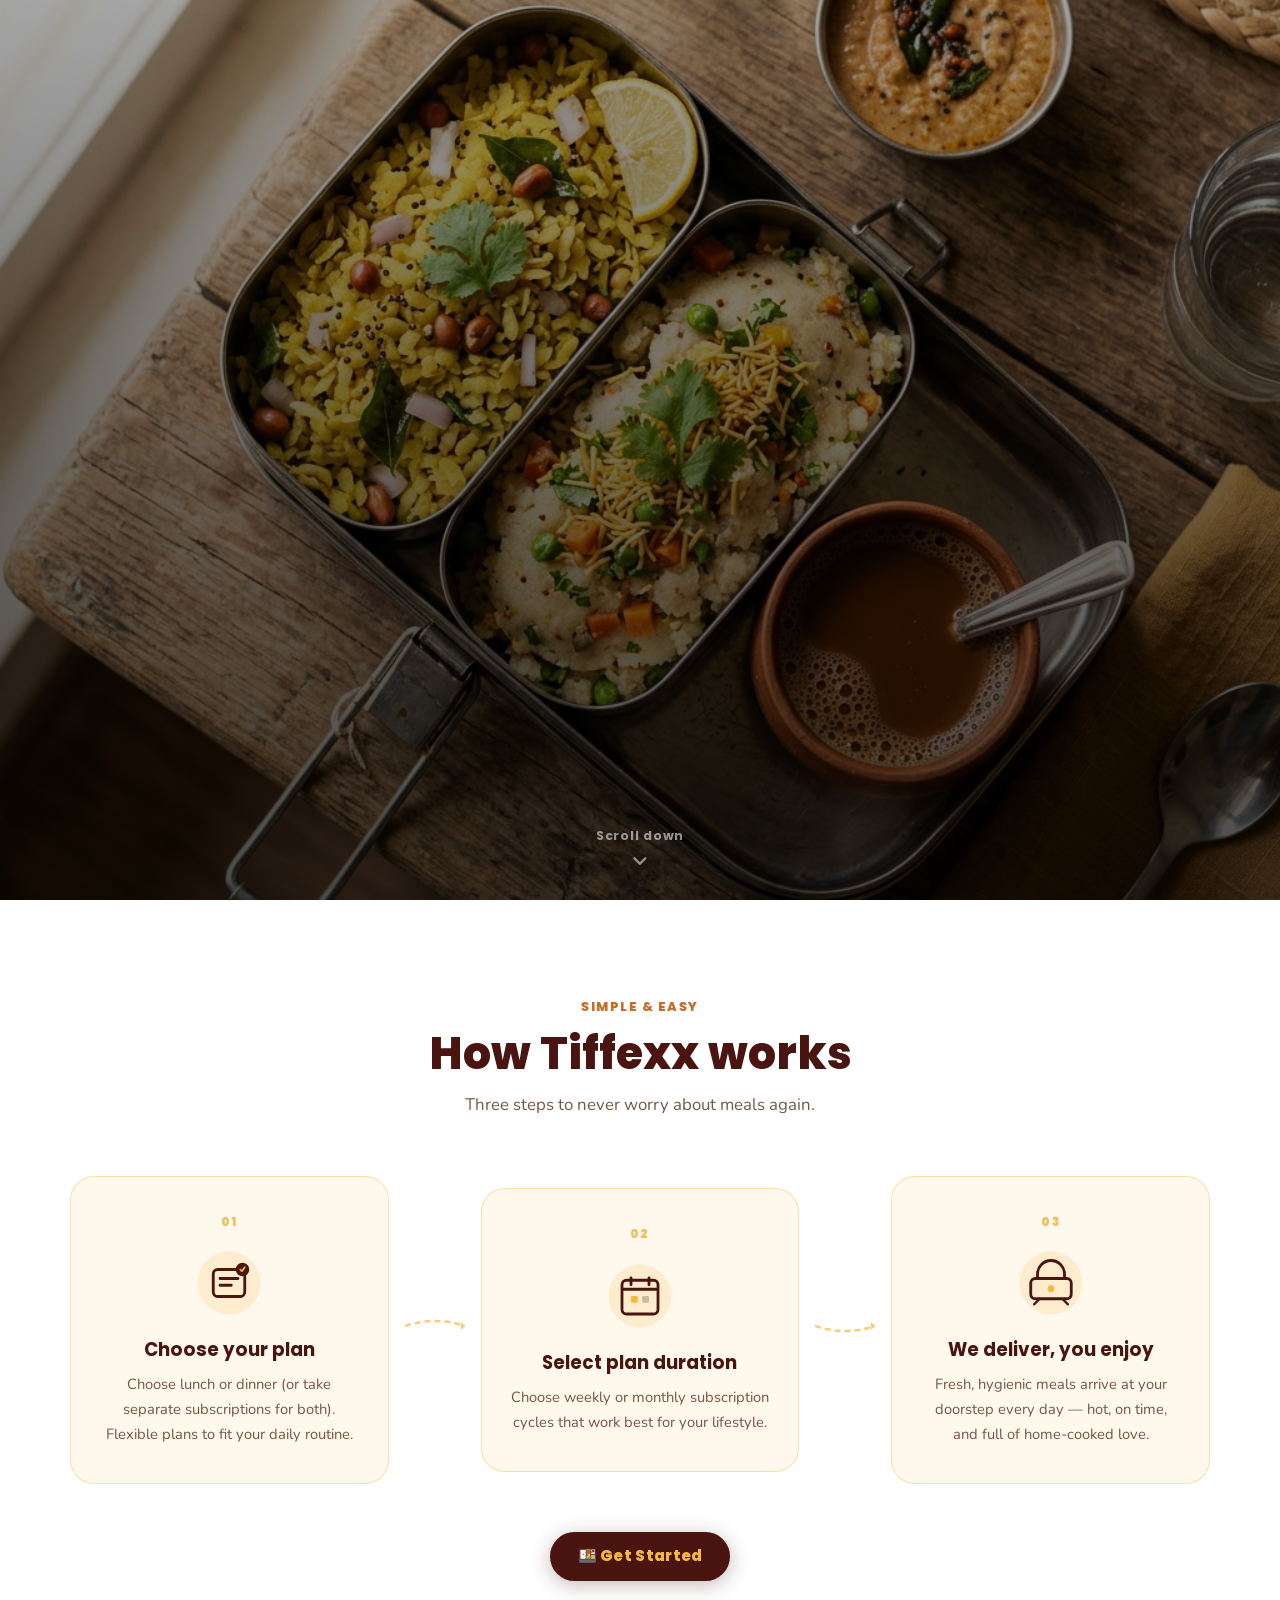
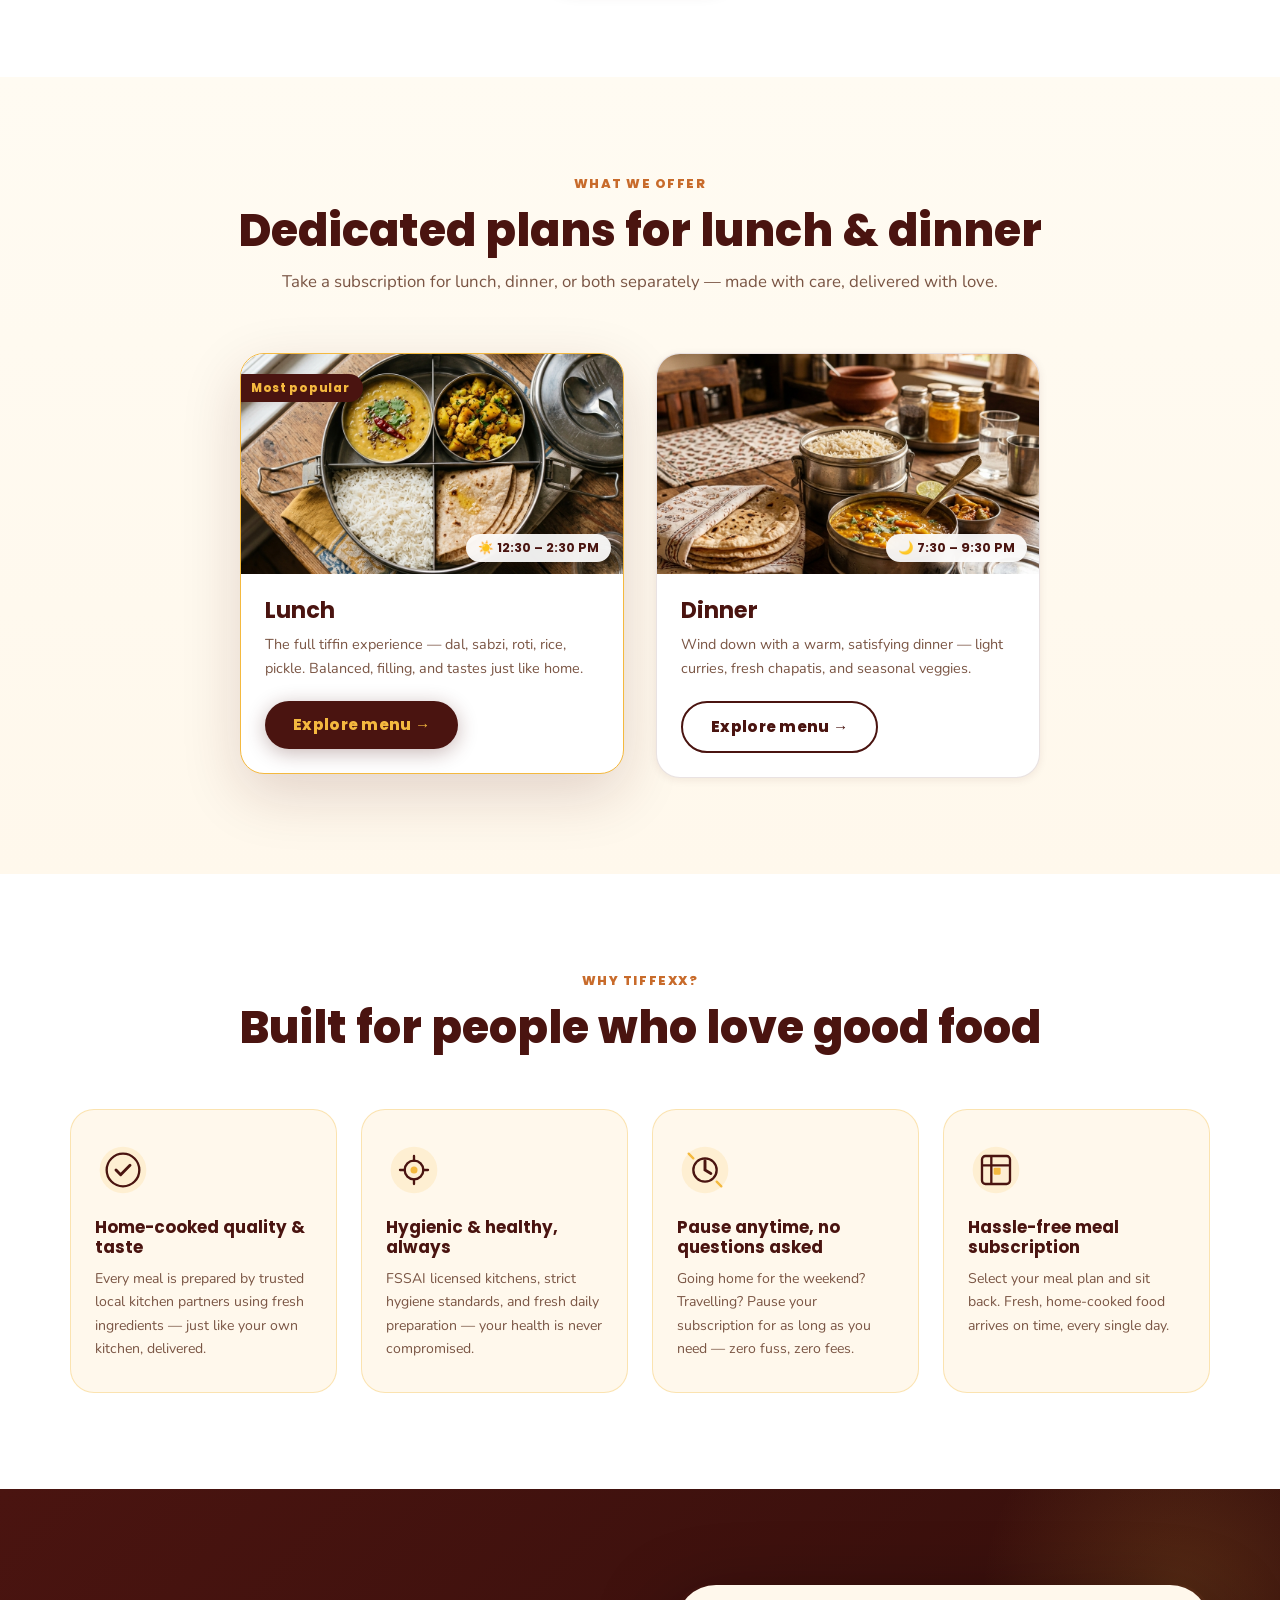
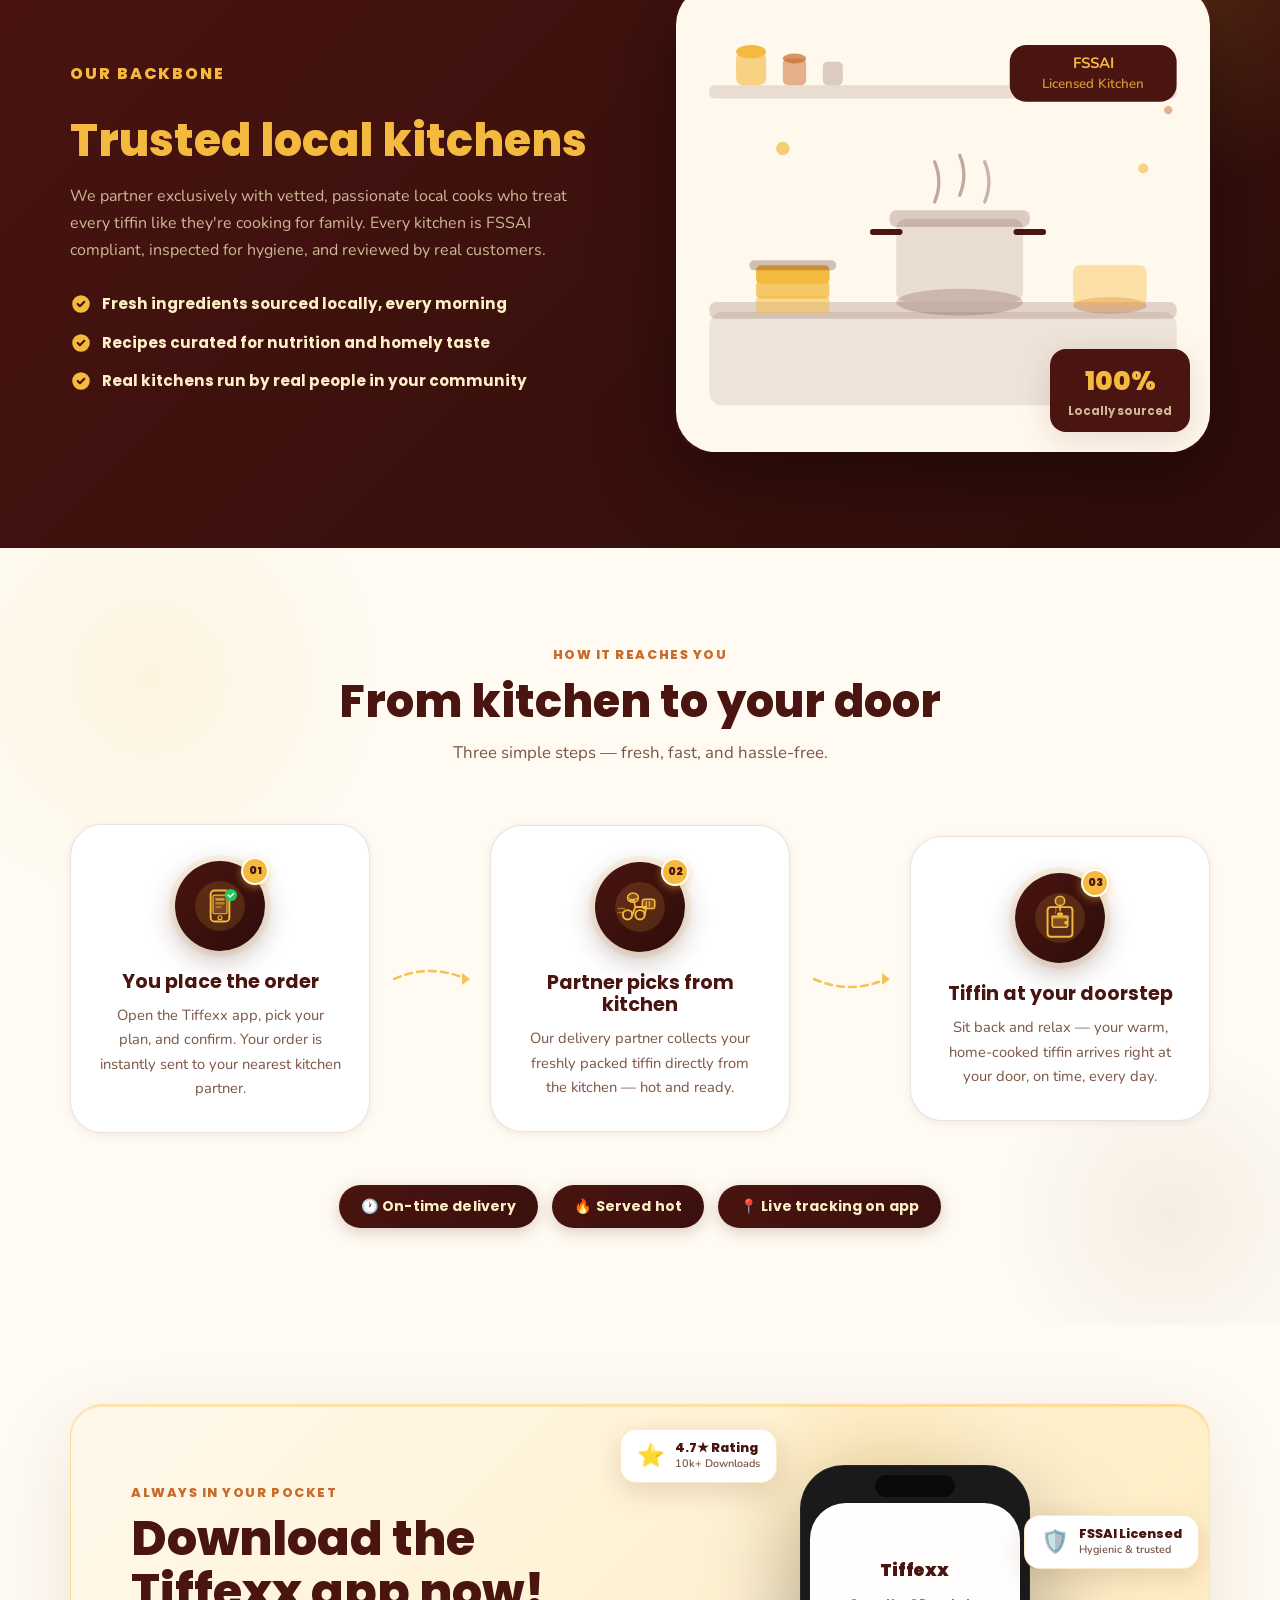
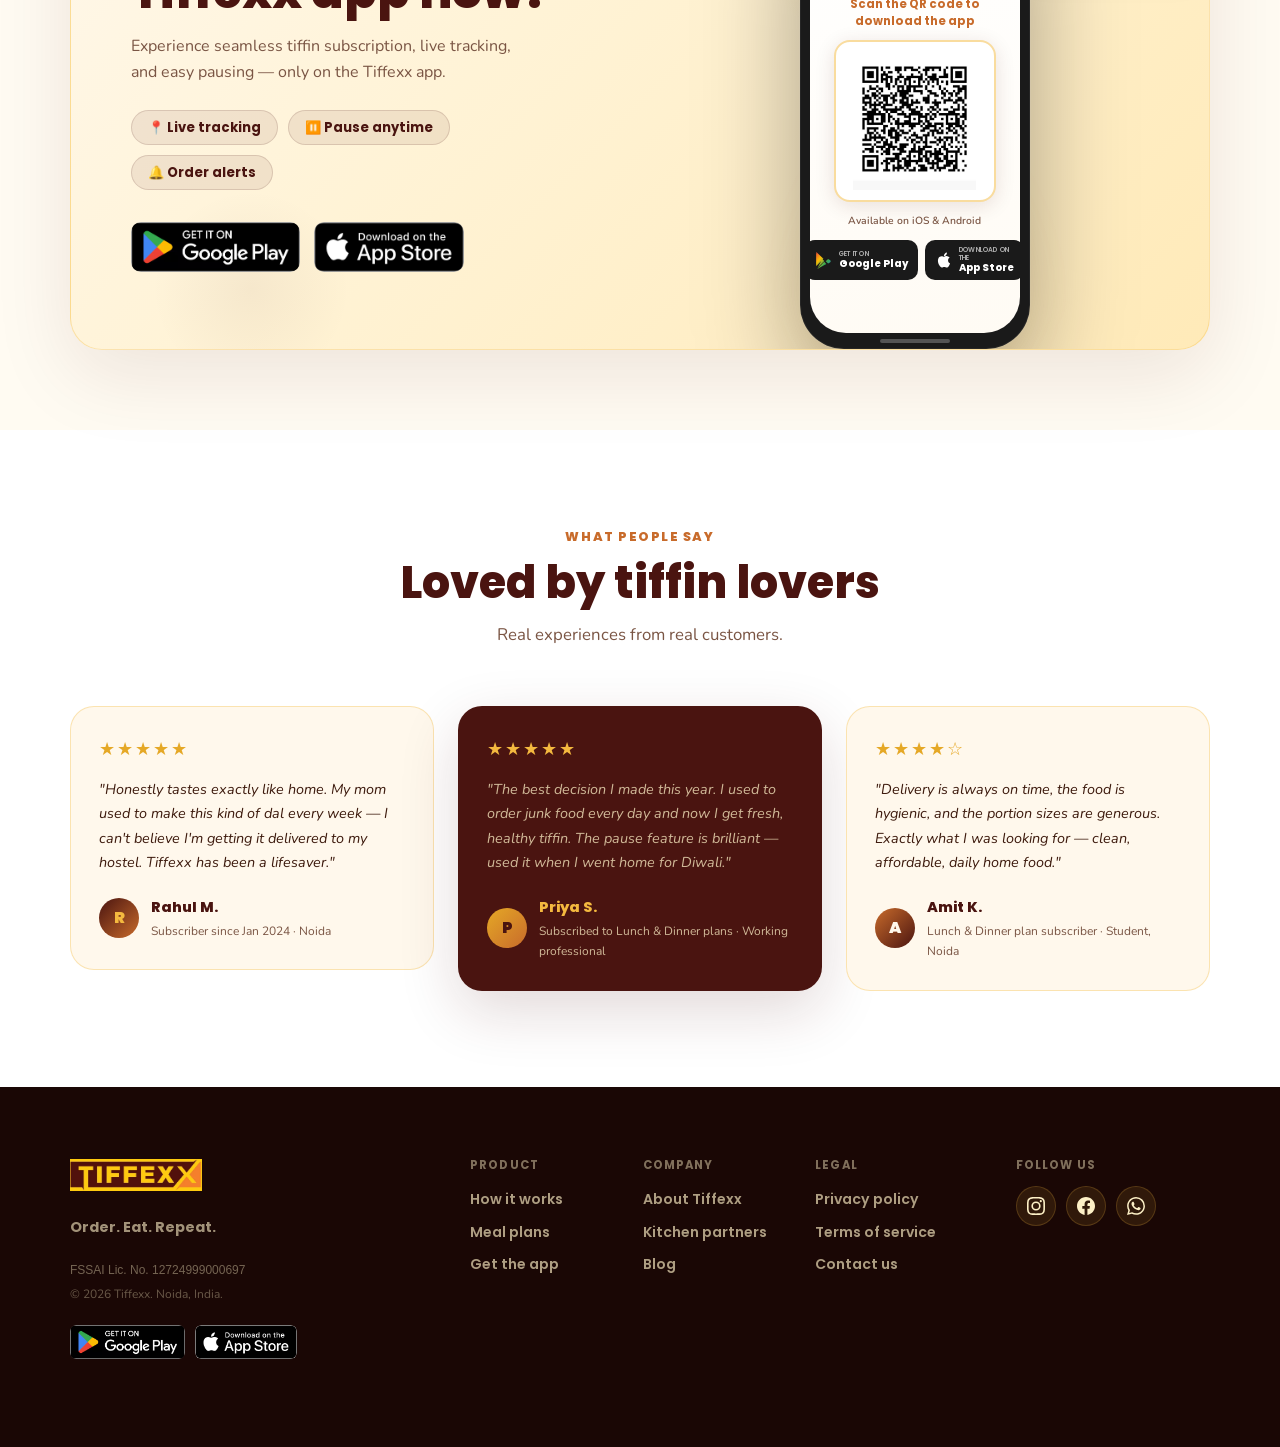
==== index.html @ f637ac7c "change hero section video, remove ready to order first tiffin, update download the app section" ====
<!DOCTYPE html>
<html lang="en">

<head>
    <meta charset="UTF-8" />
    <meta name="viewport" content="width=device-width, initial-scale=1.0" />
    <meta name="description"
        content="Tiffexx — Fresh tiffins, delivered daily. Subscribe to homemade meals from trusted local partners — lunch &amp; dinner, right at your door. Noida, India." />
    <meta name="keywords"
        content="tiffin delivery, meal subscription, home cooked food, breakfast lunch dinner, Noida, tiffin service" />
    <meta property="og:title" content="Tiffexx — Fresh tiffins, delivered daily" />
    <meta property="og:description"
        content="Subscribe to homemade meals from trusted local partners — lunch &amp; dinner, right at your door." />
    <meta property="og:type" content="website" />
    <title>Tiffexx — Fresh Tiffins, Delivered Daily</title>
    <link rel="icon" type="image/x-icon" href="./assets/icon-32x32.png">
    <link rel="preconnect" href="https://fonts.googleapis.com" />
    <link rel="preconnect" href="https://fonts.gstatic.com" crossorigin />
    <link
        href="https://fonts.googleapis.com/css2?family=Poppins:wght@700;800;900&family=Nunito:wght@400;600;700&display=swap"
        rel="stylesheet" />
    <link rel="stylesheet" href="styles.css" />
</head>

<body class="no-nav">

    <!-- ╔══════════════════ HERO — VIDEO BACKGROUND ══════════════════╗ -->
    <section class="hero" id="hero" aria-label="Hero section">

        <!-- ▶ BACKGROUND VIDEO — replace src with your video path -->
        <video class="hero-video" autoplay muted loop playsinline poster="./assets/breakfast_tiffin.png"
            aria-hidden="true">
            <!-- PLACEHOLDER: swap the src below with your actual video file path -->
            <source src="./assets/Create_a_second_premium_a.mp4" type="video/mp4" />
        </video>

        <!-- Dark gradient overlay -->
        <div class="hero-overlay" aria-hidden="true"></div>

        <!-- Centered content -->
        <div class="hero-center">
            <!-- Brand name -->
            <!-- <img src="./assets/tiffexx-logo.png" alt="tiffexx-logo"> -->

            <!-- Main headline -->
            <!-- <h1 class="hero-headline">Fresh tiffins,<br />delivered daily</h1> -->

            <!-- Subline -->
            <!-- <p class="hero-subline">
                Subscribe to homemade meals from trusted local partners —<br />
                lunch &amp; dinner, right at your door.
            </p> -->

            <!-- CTA buttons — Google Play & App Store image badges -->
            <!-- <div class="hero-cta-row"> -->
                <!-- Google Play badge link -->
                <!-- <a href="https://play.google.com/store/search?q=tiffexx&c=apps&hl=en_IN" target="_blank"
                    rel="noopener noreferrer" class="hero-store-btn" id="hero-playstore"
                    aria-label="Get it on Google Play">
                    <img src="./assets/playStore-img.avif" alt="Get it on Google Play" class="hero-store-badge-img" />
                </a> -->

                <!-- App Store badge link -->
                <!-- <a href="https://apps.apple.com/in/app/tiffexx/id6769454054" target="_blank" rel="noopener noreferrer"
                    class="hero-store-btn" id="hero-appstore" aria-label="Download on the App Store">
                    <img src="./assets/appStore-img.avif" alt="Download on the App Store"
                        class="hero-store-badge-img" />
                </a>
            </div> -->

            <!-- Trust badges -->
            <!-- <div class="hero-trust" aria-label="Trust indicators">
                <span>✦ FSSAI Licensed</span>
                <span class="hero-trust-dot" aria-hidden="true">·</span>
                <span>✦ Founded 2023</span>
                <span class="hero-trust-dot" aria-hidden="true">·</span>
                <span>✦ Home-cooked, always.</span>
            </div> -->
        </div>

        <!-- Scroll down indicator -->
        <div class="hero-scroll-down" aria-hidden="true">
            <span>Scroll down</span>
            <svg viewBox="0 0 24 24" fill="none" stroke="currentColor" stroke-width="2.5" stroke-linecap="round"
                stroke-linejoin="round">
                <polyline points="6 9 12 15 18 9" />
            </svg>
        </div>
    </section>

    <!-- ╔══════════════════ HOW IT WORKS ══════════════════╗ -->
    <section class="how-it-works section-pad" id="how-it-works" aria-labelledby="hiw-heading">
        <div class="container">
            <div class="section-header reveal">
                <p class="section-eyebrow">Simple &amp; Easy</p>
                <h2 id="hiw-heading">How Tiffexx works</h2>
                <p class="section-subtext">Three steps to never worry about meals again.</p>
            </div>

            <div class="steps-grid">
                <div class="step-card reveal" style="--delay:0s">
                    <div class="step-num" aria-hidden="true">01</div>
                    <div class="step-icon-wrap" aria-hidden="true">
                        <svg viewBox="0 0 64 64" fill="none" xmlns="http://www.w3.org/2000/svg">
                            <circle cx="32" cy="32" r="28" fill="#F4B93F" fill-opacity="0.18" />
                            <rect x="18" y="20" width="28" height="24" rx="4" stroke="#4A1410" stroke-width="2.5" />
                            <path d="M24 28h16M24 34h10" stroke="#4A1410" stroke-width="2.5" stroke-linecap="round" />
                            <circle cx="44" cy="20" r="6" fill="#4A1410" />
                            <path d="M42 20l1.5 1.5L46 18" stroke="#F4B93F" stroke-width="1.5" stroke-linecap="round"
                                stroke-linejoin="round" />
                        </svg>
                    </div>
                    <h3>Choose your plan</h3>
                    <p>Choose lunch or dinner (or take separate subscriptions for both). Flexible plans to fit your
                        daily routine.</p>
                </div>

                <div class="step-connector" aria-hidden="true">
                    <svg viewBox="0 0 60 24" fill="none">
                        <path d="M0 12 Q30 2 60 12" stroke="#F4B93F" stroke-width="2.5" stroke-dasharray="6 4"
                            fill="none" />
                        <polygon points="56,8 60,12 56,16" fill="#F4B93F" />
                    </svg>
                </div>

                <div class="step-card reveal" style="--delay:0.15s">
                    <div class="step-num" aria-hidden="true">02</div>
                    <div class="step-icon-wrap" aria-hidden="true">
                        <svg viewBox="0 0 64 64" fill="none" xmlns="http://www.w3.org/2000/svg">
                            <circle cx="32" cy="32" r="28" fill="#F4B93F" fill-opacity="0.18" />
                            <rect x="16" y="18" width="32" height="30" rx="4" stroke="#4A1410" stroke-width="2.5" />
                            <path d="M16 26h32" stroke="#4A1410" stroke-width="2.5" />
                            <rect x="24" y="32" width="6" height="6" rx="1" fill="#F4B93F" />
                            <rect x="34" y="32" width="6" height="6" rx="1" fill="#4A1410" fill-opacity="0.25" />
                            <path d="M24 22v-6M40 22v-6" stroke="#4A1410" stroke-width="2.5" stroke-linecap="round" />
                        </svg>
                    </div>
                    <h3>Select plan duration</h3>
                    <p>Choose weekly or monthly subscription cycles that work best for your lifestyle.
                    </p>
                </div>

                <div class="step-connector" aria-hidden="true">
                    <svg viewBox="0 0 60 24" fill="none">
                        <path d="M0 12 Q30 22 60 12" stroke="#F4B93F" stroke-width="2.5" stroke-dasharray="6 4"
                            fill="none" />
                        <polygon points="56,8 60,12 56,16" fill="#F4B93F" />
                    </svg>
                </div>

                <div class="step-card reveal" style="--delay:0.3s">
                    <div class="step-num" aria-hidden="true">03</div>
                    <div class="step-icon-wrap" aria-hidden="true">
                        <svg viewBox="0 0 64 64" fill="none" xmlns="http://www.w3.org/2000/svg">
                            <circle cx="32" cy="32" r="28" fill="#F4B93F" fill-opacity="0.18" />
                            <rect x="14" y="28" width="36" height="18" rx="4" stroke="#4A1410" stroke-width="2.5" />
                            <path d="M20 28V24a12 12 0 0124 0v4" stroke="#4A1410" stroke-width="2.5" />
                            <circle cx="32" cy="37" r="3" fill="#F4B93F" />
                            <path d="M22 46l-5 5M42 46l5 5" stroke="#4A1410" stroke-width="2" stroke-linecap="round" />
                        </svg>
                    </div>
                    <h3>We deliver, you enjoy</h3>
                    <p>Fresh, hygienic meals arrive at your doorstep every day — hot, on time, and full of home-cooked
                        love.</p>
                </div>
            </div>

            <div class="hiw-cta-wrap reveal" style="--delay:0.4s">
                <a href="#app" class="btn btn-primary" id="hiw-get-started">🍱 Get Started</a>
            </div>
        </div>
    </section>

    <!-- ╔══════════════════ MEAL CATEGORIES ══════════════════╗ -->
    <section class="meals section-pad" id="meals" aria-labelledby="meals-heading">
        <div class="container">
            <div class="section-header reveal">
                <p class="section-eyebrow">What we offer</p>
                <h2 id="meals-heading">Dedicated plans for lunch &amp; dinner</h2>
                <p class="section-subtext">Take a subscription for lunch, dinner, or both separately — made with care,
                    delivered with love.</p>
            </div>

            <div class="meals-grid">
                <article class="meal-card meal-card-featured reveal" style="--delay:0s" aria-label="Lunch meal option">
                    <div class="meal-featured-ribbon" aria-label="Most popular">Most popular</div>
                    <div class="meal-img-wrap">
                        <img src="./assets/lunch_tiffin.png"
                            alt="lunch-tiffin.jpg — A hearty Indian lunch tiffin with dal, sabzi, roti, and rice"
                            class="meal-img" loading="lazy" />
                        <div class="meal-time-badge">☀️ 12:30 – 2:30 PM</div>
                    </div>
                    <div class="meal-card-body">
                        <h3 class="meal-name">Lunch</h3>
                        <p class="meal-desc">The full tiffin experience — dal, sabzi, roti, rice, pickle. Balanced,
                            filling, and tastes just like home.</p>
                        <a href="#app" class="btn btn-primary" id="lunch-explore">Explore menu →</a>
                    </div>
                </article>

                <article class="meal-card reveal" style="--delay:0.15s" aria-label="Dinner meal option">
                    <div class="meal-img-wrap">
                        <img src="./assets/dinner_tiffin.png"
                            alt="dinner-tiffin.jpg — A comforting Indian dinner tiffin with chapati, curry, and rice"
                            class="meal-img" loading="lazy" />
                        <div class="meal-time-badge">🌙 7:30 – 9:30 PM</div>
                    </div>
                    <div class="meal-card-body">
                        <h3 class="meal-name">Dinner</h3>
                        <p class="meal-desc">Wind down with a warm, satisfying dinner — light curries, fresh chapatis,
                            and seasonal veggies.</p>
                        <a href="#app" class="btn btn-outline" id="dinner-explore">Explore menu →</a>
                    </div>
                </article>
            </div>
        </div>
    </section>

    <!-- ╔══════════════════ WHY TIFFEXX ══════════════════╗ -->
    <section class="why section-pad" id="pricing" aria-labelledby="why-heading">
        <div class="container">
            <div class="section-header reveal">
                <p class="section-eyebrow">Why Tiffexx?</p>
                <h2 id="why-heading">Built for people who love good food</h2>
            </div>

            <div class="why-grid">
                <div class="why-card reveal" style="--delay:0s">
                    <div class="why-icon" aria-hidden="true">
                        <svg viewBox="0 0 48 48" fill="none">
                            <circle cx="24" cy="24" r="20" fill="#F4B93F" fill-opacity="0.15" />
                            <path d="M24 10c-7.73 0-14 6.27-14 14s6.27 14 14 14 14-6.27 14-14S31.73 10 24 10z"
                                stroke="#4A1410" stroke-width="2" />
                            <path d="M18 24l4 4 8-8" stroke="#4A1410" stroke-width="2.5" stroke-linecap="round"
                                stroke-linejoin="round" />
                        </svg>
                    </div>
                    <h3>Home-cooked quality &amp; taste</h3>
                    <p>Every meal is prepared by trusted local kitchen partners using fresh ingredients — just like your
                        own kitchen, delivered.</p>
                </div>

                <div class="why-card reveal" style="--delay:0.1s">
                    <div class="why-icon" aria-hidden="true">
                        <svg viewBox="0 0 48 48" fill="none">
                            <circle cx="24" cy="24" r="20" fill="#F4B93F" fill-opacity="0.15" />
                            <path d="M24 12v4M24 32v4M12 24h4M32 24h4" stroke="#4A1410" stroke-width="2"
                                stroke-linecap="round" />
                            <circle cx="24" cy="24" r="8" stroke="#4A1410" stroke-width="2" />
                            <circle cx="24" cy="24" r="3" fill="#F4B93F" />
                        </svg>
                    </div>
                    <h3>Hygienic &amp; healthy, always</h3>
                    <p>FSSAI licensed kitchens, strict hygiene standards, and fresh daily preparation — your health is
                        never compromised.</p>
                </div>

                <div class="why-card reveal" style="--delay:0.2s">
                    <div class="why-icon" aria-hidden="true">
                        <svg viewBox="0 0 48 48" fill="none">
                            <circle cx="24" cy="24" r="20" fill="#F4B93F" fill-opacity="0.15" />
                            <circle cx="24" cy="24" r="10" stroke="#4A1410" stroke-width="2" />
                            <path d="M24 16v8l5 3" stroke="#4A1410" stroke-width="2.5" stroke-linecap="round" />
                            <path d="M34 34l4 4M10 10l4 4" stroke="#F4B93F" stroke-width="2" stroke-linecap="round" />
                        </svg>
                    </div>
                    <h3>Pause anytime, no questions asked</h3>
                    <p>Going home for the weekend? Travelling? Pause your subscription for as long as you need — zero
                        fuss, zero fees.</p>
                </div>

                <div class="why-card reveal" style="--delay:0.3s">
                    <div class="why-icon" aria-hidden="true">
                        <svg viewBox="0 0 48 48" fill="none">
                            <circle cx="24" cy="24" r="20" fill="#F4B93F" fill-opacity="0.15" />
                            <rect x="12" y="12" width="24" height="24" rx="3" stroke="#4A1410" stroke-width="2" />
                            <path d="M12 20h24M20 12v24" stroke="#4A1410" stroke-width="2" />
                            <rect x="22" y="22" width="6" height="6" rx="1" fill="#F4B93F" />
                        </svg>
                    </div>
                    <h3>Hassle-free meal subscription</h3>
                    <p>Select your meal plan and sit back. Fresh, home-cooked food arrives on time, every single day.
                    </p>
                </div>
            </div>
        </div>
    </section>

    <!-- ╔══════════════════ TRUSTED LOCAL KITCHENS ══════════════════╗ -->
    <section class="kitchens-strip section-pad" id="about" aria-labelledby="kitchens-heading">
        <div class="container kitchens-inner">
            <div class="kitchens-text reveal">
                <p class="section-eyebrow eyebrow-light">Our backbone</p>
                <h2 id="kitchens-heading">Trusted local kitchens</h2>
                <p>We partner exclusively with vetted, passionate local cooks who treat every tiffin like they're
                    cooking for family. Every kitchen is FSSAI compliant, inspected for hygiene, and reviewed by real
                    customers.</p>
                <ul class="kitchens-list" role="list">
                    <li>
                        <svg class="check-icon" viewBox="0 0 20 20" fill="currentColor" aria-hidden="true">
                            <path fill-rule="evenodd"
                                d="M10 18a8 8 0 100-16 8 8 0 000 16zm3.707-9.293a1 1 0 00-1.414-1.414L9 10.586 7.707 9.293a1 1 0 00-1.414 1.414l2 2a1 1 0 001.414 0l4-4z"
                                clip-rule="evenodd" />
                        </svg>
                        Fresh ingredients sourced locally, every morning
                    </li>
                    <li>
                        <svg class="check-icon" viewBox="0 0 20 20" fill="currentColor" aria-hidden="true">
                            <path fill-rule="evenodd"
                                d="M10 18a8 8 0 100-16 8 8 0 000 16zm3.707-9.293a1 1 0 00-1.414-1.414L9 10.586 7.707 9.293a1 1 0 00-1.414 1.414l2 2a1 1 0 001.414 0l4-4z"
                                clip-rule="evenodd" />
                        </svg>
                        Recipes curated for nutrition and homely taste
                    </li>
                    <li>
                        <svg class="check-icon" viewBox="0 0 20 20" fill="currentColor" aria-hidden="true">
                            <path fill-rule="evenodd"
                                d="M10 18a8 8 0 100-16 8 8 0 000 16zm3.707-9.293a1 1 0 00-1.414-1.414L9 10.586 7.707 9.293a1 1 0 00-1.414 1.414l2 2a1 1 0 001.414 0l4-4z"
                                clip-rule="evenodd" />
                        </svg>
                        Real kitchens run by real people in your community
                    </li>
                </ul>
            </div>

            <div class="kitchens-visual reveal reveal-right" aria-hidden="true">
                <div class="kitchen-illustration">
                    <svg viewBox="0 0 320 280" fill="none" xmlns="http://www.w3.org/2000/svg"
                        aria-label="Illustration of a home kitchen cook preparing tiffin" role="img">
                        <rect width="320" height="280" rx="24" fill="#FFF8EC" />
                        <!-- shelf -->
                        <rect x="20" y="60" width="280" height="8" rx="3" fill="#4A1410" fill-opacity="0.12" />
                        <!-- jars on shelf -->
                        <rect x="36" y="40" width="18" height="20" rx="4" fill="#F4B93F" fill-opacity="0.6" />
                        <ellipse cx="45" cy="40" rx="9" ry="4" fill="#F4B93F" />
                        <rect x="64" y="44" width="14" height="16" rx="3" fill="#C86B2B" fill-opacity="0.5" />
                        <ellipse cx="71" cy="44" rx="7" ry="3" fill="#C86B2B" fill-opacity="0.7" />
                        <rect x="88" y="46" width="12" height="14" rx="3" fill="#4A1410" fill-opacity="0.2" />
                        <!-- Counter -->
                        <rect x="20" y="196" width="280" height="56" rx="8" fill="#4A1410" fill-opacity="0.09" />
                        <rect x="20" y="190" width="280" height="10" rx="4" fill="#4A1410" fill-opacity="0.16" />
                        <!-- Tiffin stack -->
                        <rect x="48" y="168" width="44" height="11" rx="3" fill="#F4B93F" />
                        <rect x="48" y="177" width="44" height="11" rx="3" fill="#F4B93F" fill-opacity="0.75" />
                        <rect x="48" y="186" width="44" height="11" rx="3" fill="#F4B93F" fill-opacity="0.5" />
                        <rect x="44" y="165" width="52" height="6" rx="3" fill="#4A1410" fill-opacity="0.25" />
                        <!-- Large pot -->
                        <ellipse cx="170" cy="190" rx="38" ry="8" fill="#4A1410" fill-opacity="0.18" />
                        <rect x="132" y="140" width="76" height="50" rx="6" fill="#4A1410" fill-opacity="0.12" />
                        <rect x="128" y="135" width="84" height="10" rx="4" fill="#4A1410" fill-opacity="0.2" />
                        <path d="M118 148h16M204 148h16" stroke="#4A1410" stroke-width="3.5" stroke-linecap="round" />
                        <!-- Steam -->
                        <path d="M155 130 Q160 118 155 106" stroke="#4A1410" stroke-width="2" stroke-linecap="round"
                            opacity="0.35" fill="none" />
                        <path d="M170 126 Q175 114 170 102" stroke="#4A1410" stroke-width="2" stroke-linecap="round"
                            opacity="0.35" fill="none" />
                        <path d="M185 130 Q190 118 185 106" stroke="#4A1410" stroke-width="2" stroke-linecap="round"
                            opacity="0.3" fill="none" />
                        <!-- Spice bowl -->
                        <ellipse cx="260" cy="192" rx="22" ry="5" fill="#C86B2B" fill-opacity="0.35" />
                        <rect x="238" y="168" width="44" height="24" rx="4" fill="#F4B93F" fill-opacity="0.4" />
                        <!-- Stars -->
                        <circle cx="64" cy="98" r="4" fill="#F4B93F" opacity="0.7" />
                        <circle cx="280" cy="110" r="3" fill="#F4B93F" opacity="0.6" />
                        <circle cx="295" cy="75" r="2.5" fill="#C86B2B" opacity="0.5" />
                        <!-- Badge -->
                        <rect x="200" y="36" width="100" height="34" rx="10" fill="#4A1410" />
                        <text x="250" y="50" text-anchor="middle" font-family="Nunito,sans-serif" font-weight="700"
                            font-size="9" fill="#F4B93F">FSSAI</text>
                        <text x="250" y="62" text-anchor="middle" font-family="Nunito,sans-serif" font-weight="600"
                            font-size="8" fill="#F4B93F" fill-opacity="0.8">Licensed Kitchen</text>
                    </svg>
                    <div class="kitchen-stat">
                        <span class="stat-num">100%</span>
                        <span class="stat-label">Locally sourced</span>
                    </div>
                </div>
            </div>
        </div>
    </section>

    <!-- ╔══════════════════ ORDER JOURNEY ══════════════════╗ -->
    <section class="order-journey section-pad" id="order-journey" aria-labelledby="journey-heading">
        <div class="container">
            <div class="section-header reveal">
                <p class="section-eyebrow eyebrow-journey">How it reaches you</p>
                <h2 id="journey-heading">From kitchen to your door</h2>
                <p class="section-subtext">Three simple steps — fresh, fast, and hassle-free.</p>
            </div>

            <div class="journey-track">

                <!-- Step 1 -->
                <div class="journey-step reveal" style="--delay:0s">
                    <div class="journey-icon-wrap" aria-hidden="true">
                        <div class="journey-icon-ring">
                            <svg viewBox="0 0 72 72" fill="none" xmlns="http://www.w3.org/2000/svg">
                                <circle cx="36" cy="36" r="32" fill="#F4B93F" fill-opacity="0.15" />
                                <!-- Phone body -->
                                <rect x="24" y="16" width="24" height="40" rx="5" stroke="#F4B93F" stroke-width="2.5" />
                                <!-- Screen -->
                                <rect x="27" y="22" width="18" height="24" rx="2" fill="#F4B93F" fill-opacity="0.2"
                                    stroke="#F4B93F" stroke-width="1.5" />
                                <!-- Home button -->
                                <circle cx="36" cy="51" r="2.5" stroke="#F4B93F" stroke-width="1.5" />
                                <!-- Tiffin icon on screen -->
                                <rect x="30" y="26" width="12" height="3" rx="1" fill="#F4B93F" fill-opacity="0.8" />
                                <rect x="30" y="31" width="12" height="3" rx="1" fill="#F4B93F" fill-opacity="0.5" />
                                <rect x="30" y="36" width="8" height="3" rx="1" fill="#F4B93F" fill-opacity="0.4" />
                                <!-- Checkmark badge -->
                                <circle cx="50" cy="22" r="8" fill="#22C55E" />
                                <path d="M46.5 22l2.5 2.5 4.5-4.5" stroke="white" stroke-width="2"
                                    stroke-linecap="round" stroke-linejoin="round" />
                            </svg>
                        </div>
                        <div class="journey-step-num">01</div>
                    </div>
                    <div class="journey-step-body">
                        <h3>You place the order</h3>
                        <p>Open the Tiffexx app, pick your plan, and confirm. Your order is instantly sent to your
                            nearest kitchen partner.</p>
                    </div>
                </div>

                <!-- Arrow 1 -->
                <div class="journey-arrow" aria-hidden="true">
                    <svg viewBox="0 0 80 40" fill="none" xmlns="http://www.w3.org/2000/svg">
                        <path d="M4 20 Q40 4 76 20" stroke="#F4B93F" stroke-width="2.5" stroke-dasharray="7 5"
                            fill="none" stroke-linecap="round" />
                        <polygon points="72,14 80,20 72,26" fill="#F4B93F" />
                    </svg>
                </div>

                <!-- Step 2 -->
                <div class="journey-step reveal" style="--delay:0.15s">
                    <div class="journey-icon-wrap" aria-hidden="true">
                        <div class="journey-icon-ring">
                            <svg viewBox="0 0 72 72" fill="none" xmlns="http://www.w3.org/2000/svg">
                                <circle cx="36" cy="36" r="32" fill="#F4B93F" fill-opacity="0.15" />
                                <!-- Scooter body -->
                                <ellipse cx="36" cy="46" rx="6" ry="6" stroke="#F4B93F" stroke-width="2.5" />
                                <ellipse cx="20" cy="46" rx="6" ry="6" stroke="#F4B93F" stroke-width="2.5" />
                                <!-- Scooter frame -->
                                <path d="M26 46 L30 36 L44 36 L42 46" stroke="#F4B93F" stroke-width="2.5"
                                    stroke-linecap="round" stroke-linejoin="round" />
                                <path d="M30 36 L28 28 L22 28" stroke="#F4B93F" stroke-width="2"
                                    stroke-linecap="round" />
                                <!-- Delivery box on back -->
                                <rect x="39" y="26" width="16" height="12" rx="3" fill="#F4B93F" fill-opacity="0.3"
                                    stroke="#F4B93F" stroke-width="2" />
                                <!-- Tiffexx fork-spoon on box -->
                                <path d="M44 29 L44 35 M48 29 L48 35" stroke="#F4B93F" stroke-width="1.5"
                                    stroke-linecap="round" />
                                <!-- Rider helmet -->
                                <ellipse cx="27" cy="24" rx="7" ry="6" fill="#F4B93F" fill-opacity="0.25"
                                    stroke="#F4B93F" stroke-width="2" />
                                <path d="M22 25 Q25 28 32 25" stroke="#F4B93F" stroke-width="1.5" fill="none"
                                    stroke-linecap="round" />
                                <!-- Speed lines -->
                                <path d="M8 38 L16 38M8 43 L14 43" stroke="#F4B93F" stroke-width="2"
                                    stroke-linecap="round" opacity="0.5" />
                            </svg>
                        </div>
                        <div class="journey-step-num">02</div>
                    </div>
                    <div class="journey-step-body">
                        <h3>Partner picks from kitchen</h3>
                        <p>Our delivery partner collects your freshly packed tiffin directly from the kitchen — hot and
                            ready.</p>
                    </div>
                </div>

                <!-- Arrow 2 -->
                <div class="journey-arrow" aria-hidden="true">
                    <svg viewBox="0 0 80 40" fill="none" xmlns="http://www.w3.org/2000/svg">
                        <path d="M4 20 Q40 36 76 20" stroke="#F4B93F" stroke-width="2.5" stroke-dasharray="7 5"
                            fill="none" stroke-linecap="round" />
                        <polygon points="72,14 80,20 72,26" fill="#F4B93F" />
                    </svg>
                </div>

                <!-- Step 3 -->
                <div class="journey-step reveal" style="--delay:0.3s">
                    <div class="journey-icon-wrap" aria-hidden="true">
                        <div class="journey-icon-ring">
                            <svg viewBox="0 0 72 72" fill="none" xmlns="http://www.w3.org/2000/svg">
                                <circle cx="36" cy="36" r="32" fill="#F4B93F" fill-opacity="0.15" />
                                <!-- Door -->
                                <rect x="20" y="22" width="32" height="38" rx="4" stroke="#F4B93F" stroke-width="2.5" />
                                <!-- Door handle -->
                                <circle cx="44" cy="42" r="2.5" fill="#F4B93F" />
                                <!-- Location pin -->
                                <circle cx="36" cy="14" r="6" fill="#F4B93F" fill-opacity="0.3" stroke="#F4B93F"
                                    stroke-width="2" />
                                <path d="M36 20 L36 26" stroke="#F4B93F" stroke-width="2" stroke-linecap="round" />
                                <!-- Tiffin box -->
                                <rect x="26" y="34" width="20" height="14" rx="3" fill="#F4B93F" fill-opacity="0.25"
                                    stroke="#F4B93F" stroke-width="2" />
                                <rect x="24" y="32" width="24" height="5" rx="2" fill="#F4B93F" fill-opacity="0.5" />
                                <!-- Lid handle -->
                                <rect x="32" y="29" width="8" height="4" rx="2" fill="#F4B93F" />
                                <!-- Steam wisps -->
                                <path d="M30 30 Q32 26 30 22" stroke="#F4B93F" stroke-width="1.5" stroke-linecap="round"
                                    opacity="0.5" fill="none" />
                                <path d="M36 29 Q38 25 36 21" stroke="#F4B93F" stroke-width="1.5" stroke-linecap="round"
                                    opacity="0.4" fill="none" />
                            </svg>
                        </div>
                        <div class="journey-step-num">03</div>
                    </div>
                    <div class="journey-step-body">
                        <h3>Tiffin at your doorstep</h3>
                        <p>Sit back and relax — your warm, home-cooked tiffin arrives right at your door, on time, every
                            day.</p>
                    </div>
                </div>

            </div><!-- /.journey-track -->

            <!-- Guarantee strip -->
            <div class="journey-guarantee reveal" style="--delay:0.45s">
                <span class="journey-guarantee-pill">🕐 On-time delivery</span>
                <span class="journey-guarantee-pill">🔥 Served hot</span>
                <span class="journey-guarantee-pill">📍 Live tracking on app</span>
            </div>

        </div>
    </section>

    <!-- ╔══════════════════ APP DOWNLOAD ══════════════════╗ -->
    <section class="app-section section-pad" id="app" aria-labelledby="app-heading">
        <div class="container">
            <div class="app-download-card reveal">

                <!-- LEFT: Text + badges -->
                <div class="app-download-left">
                    <p class="section-eyebrow app-eyebrow">Always in your pocket</p>
                    <h2 id="app-heading" class="app-download-title">Download the<br>Tiffexx app now!</h2>
                    <p class="app-subline">Experience seamless tiffin subscription, live tracking, and easy pausing —
                        only on the Tiffexx app.</p>

                    <!-- Feature chips -->
                    <div class="app-feature-chips">
                        <span class="app-chip">📍 Live tracking</span>
                        <span class="app-chip">⏸️ Pause anytime</span>
                        <span class="app-chip">🔔 Order alerts</span>
                    </div>

                    <!-- Store badges -->
                    <div class="app-store-btns">
                        <a href="https://play.google.com/store/search?q=tiffexx&c=apps&hl=en_IN" target="_blank"
                            rel="noopener noreferrer" class="store-img-btn" id="playstore-link"
                            aria-label="Get it on Google Play Store">
                            <img src="./assets/playStore-img.avif" alt="Get it on Google Play Store"
                                class="app-store-badge-img" />
                        </a>
                        <a href="https://apps.apple.com/in/app/tiffexx/id6769454054" target="_blank"
                            rel="noopener noreferrer" class="store-img-btn" id="appstore-link"
                            aria-label="Download on the App Store">
                            <img src="./assets/appStore-img.avif" alt="Download on the App Store"
                                class="app-store-badge-img" />
                        </a>
                    </div>
                </div>

                <!-- RIGHT: Phone with QR on screen -->
                <div class="app-download-right" aria-label="Phone showing QR code to download Tiffexx app">

                    <!-- Floating decorative badges -->
                    <div class="app-float-badge app-float-badge--rating" aria-hidden="true">
                        <span class="float-badge-icon">⭐</span>
                        <div>
                            <div class="float-badge-title">4.7★ Rating</div>
                            <div class="float-badge-sub">10k+ Downloads</div>
                        </div>
                    </div>

                    <div class="app-float-badge app-float-badge--users" aria-hidden="true">
                        <span class="float-badge-icon">🛡️</span>
                        <div>
                            <div class="float-badge-title">FSSAI Licensed</div>
                            <div class="float-badge-sub">Hygienic & trusted</div>
                        </div>
                    </div>

                    <!-- Phone frame -->
                    <div class="app-phone-wrap">
                        <div class="app-phone-glow" aria-hidden="true"></div>
                        <div class="app-phone-frame">
                            <!-- Island notch -->
                            <div class="app-phone-island" aria-hidden="true"></div>

                            <!-- Screen content -->
                            <div class="app-phone-screen">
                                <div class="app-qr-screen">
                                    <div class="app-qr-logo">
                                        <span>Tiffexx</span>
                                    </div>
                                    <p class="app-qr-label">Scan the QR code to<br>download the app</p>
                                    <div class="app-qr-frame">
                                        <img src="./assets/qr-code.jpeg" alt="Scan to download Tiffexx app"
                                            class="app-qr-img" />
                                    </div>
                                    <p class="app-qr-sub">Available on iOS & Android</p>
                                    <div class="app-qr-stores">
                                        <a href="https://play.google.com/store/search?q=tiffexx&c=apps&hl=en_IN"
                                            target="_blank" rel="noopener noreferrer" class="app-qr-store-btn"
                                            aria-label="Get it on Google Play">
                                            <svg class="store-icon" viewBox="0 0 24 24" xmlns="http://www.w3.org/2000/svg">
                                                <path d="M3.18 23.76a2 2 0 001.07-.32l10.84-6.27-2.8-2.8-9.11 9.39zm-1.44-20.5A2 2 0 001.5 5v14a2 2 0 00.24.93l9.5-9.5-9.5-9.17zm18.07 8.65l-2.35-1.36-3.13 3.13 3.13 3.14 2.38-1.38a2 2 0 000-3.53zm-16.5 10.57l9.11-9.1-2.8-2.82-6.31 12z" fill="url(#gpGrad)"/>
                                                <defs>
                                                    <linearGradient id="gpGrad" x1="0" y1="0" x2="1" y2="1">
                                                        <stop offset="0%" stop-color="#EA4335"/>
                                                        <stop offset="33%" stop-color="#FBBC05"/>
                                                        <stop offset="66%" stop-color="#34A853"/>
                                                        <stop offset="100%" stop-color="#4285F4"/>
                                                    </linearGradient>
                                                </defs>
                                            </svg>
                                            <div class="store-btn-text">
                                                <span class="store-btn-sub">GET IT ON</span>
                                                <span class="store-btn-name">Google Play</span>
                                            </div>
                                        </a>
                                        <a href="https://apps.apple.com/in/app/tiffexx/id6769454054"
                                            target="_blank" rel="noopener noreferrer" class="app-qr-store-btn"
                                            aria-label="Download on the App Store">
                                            <svg class="store-icon" viewBox="0 0 24 24" xmlns="http://www.w3.org/2000/svg">
                                                <path d="M18.71 19.5c-.83 1.24-1.71 2.45-3.05 2.47-1.34.03-1.77-.79-3.29-.79-1.53 0-2 .77-3.27.82-1.31.05-2.3-1.32-3.14-2.53C4.25 17 2.94 12.45 4.7 9.39c.87-1.52 2.43-2.48 4.12-2.51 1.28-.02 2.5.87 3.29.87.78 0 2.26-1.07 3.8-.91.65.03 2.47.26 3.64 1.98-.09.06-2.17 1.28-2.15 3.81.03 3.02 2.65 4.03 2.68 4.04-.03.07-.42 1.44-1.38 2.83M13 3.5c.73-.83 1.94-1.46 2.94-1.5.13 1.17-.34 2.35-1.04 3.19-.69.85-1.83 1.51-2.95 1.42-.15-1.15.41-2.35 1.05-3.11z" fill="#fff"/>
                                            </svg>
                                            <div class="store-btn-text">
                                                <span class="store-btn-sub">Download on the</span>
                                                <span class="store-btn-name">App Store</span>
                                            </div>
                                        </a>
                                    </div>
                                </div>
                            </div>

                            <!-- Home bar -->
                            <div class="app-phone-bar" aria-hidden="true"></div>
                        </div>
                    </div>

                </div>
            </div>
        </div>
    </section>

    <!-- ╔══════════════════ TESTIMONIALS ══════════════════╗ -->
    <section class="testimonials section-pad" id="testimonials" aria-labelledby="reviews-heading">
        <div class="container">
            <div class="section-header reveal">
                <p class="section-eyebrow">What people say</p>
                <h2 id="reviews-heading">Loved by tiffin lovers</h2>
                <p class="section-subtext">Real experiences from real customers.</p>
            </div>

            <div class="reviews-grid">
                <!-- PLACEHOLDER REVIEW 1 — Replace with real customer name, photo, and quote -->
                <article class="review-card reveal" style="--delay:0s" aria-label="Customer review placeholder 1">
                    <div class="review-stars" aria-label="5 out of 5 stars" role="img">★★★★★</div>
                    <blockquote class="review-text">"Honestly tastes exactly like home. My mom used to make this kind of
                        dal every week — I can't believe I'm getting it delivered to my hostel. Tiffexx has been a
                        lifesaver."</blockquote>
                    <footer class="review-author">
                        <div class="reviewer-avatar" aria-hidden="true">R</div>
                        <div>
                            <p class="reviewer-name">Rahul M.</p>
                            <p class="reviewer-meta">Subscriber since Jan 2024 · Noida</p>
                        </div>
                    </footer>
                </article>

                <!-- PLACEHOLDER REVIEW 2 — Replace with real customer name, photo, and quote -->
                <article class="review-card review-card-featured reveal" style="--delay:0.15s"
                    aria-label="Customer review placeholder 2">
                    <div class="review-stars" aria-label="5 out of 5 stars" role="img">★★★★★</div>
                    <blockquote class="review-text">"The best decision I made this year. I used to order junk food every
                        day and now I get fresh, healthy tiffin. The pause feature is brilliant — used it when I went
                        home for Diwali."</blockquote>
                    <footer class="review-author">
                        <div class="reviewer-avatar avatar-2" aria-hidden="true">P</div>
                        <div>
                            <p class="reviewer-name">Priya S.</p>
                            <p class="reviewer-meta">Subscribed to Lunch &amp; Dinner plans · Working professional</p>
                        </div>
                    </footer>
                </article>

                <!-- PLACEHOLDER REVIEW 3 — Replace with real customer name, photo, and quote -->
                <article class="review-card reveal" style="--delay:0.3s" aria-label="Customer review placeholder 3">
                    <div class="review-stars" aria-label="4 out of 5 stars" role="img">★★★★☆</div>
                    <blockquote class="review-text">"Delivery is always on time, the food is hygienic, and the portion
                        sizes are generous. Exactly what I was looking for — clean, affordable, daily home food."
                    </blockquote>
                    <footer class="review-author">
                        <div class="reviewer-avatar avatar-3" aria-hidden="true">A</div>
                        <div>
                            <p class="reviewer-name">Amit K.</p>
                            <p class="reviewer-meta">Lunch &amp; Dinner plan subscriber · Student, Noida</p>
                        </div>
                    </footer>
                </article>
            </div>
        </div>
    </section>

    <!-- ╔══════════════════ FINAL CTA BANNER ══════════════════╗ -->
    <!-- <section class="final-cta" aria-labelledby="final-cta-heading">
        <div class="container final-cta-inner reveal">
            <div class="final-cta-emoji" aria-hidden="true">🍱</div>
            <h2 id="final-cta-heading">Ready for your first tiffin?</h2>
            <p>Join thousands of happy subscribers enjoying home-cooked meals every single day.</p>
            <a href="#app" class="btn btn-primary btn-lg btn-invert" id="final-getstarted">Get Started — It's Easy</a>
            <p class="final-cta-sub">No commitment. Pause or cancel anytime.</p>
        </div>
    </section> -->

    <!-- ╔══════════════════ FOOTER ══════════════════╗ -->
    <footer class="footer" id="footer" role="contentinfo">
        <div class="container footer-grid">

            <div class="footer-brand">
                <a href="#" class="footer-logo-link" aria-label="Tiffexx Home">
                    <img src="./assets/tiffexx-logo.png" alt="Tiffexx" class="footer-logo-img" />
                </a>
                <p class="footer-tagline">Order. Eat. Repeat.</p>
                <p class="footer-fssai">FSSAI Lic. No. 12724999000697</p>
                <p class="footer-copy">© 2026 Tiffexx. Noida, India.</p>

                <div class="footer-app-badges">
                    <a href="https://play.google.com/store/search?q=tiffexx&c=apps&hl=en_IN" target="_blank"
                        rel="noopener noreferrer" class="footer-badge-link" id="footer-playstore"
                        aria-label="Get it on Google Play">
                        <img src="./assets/playStore-img.avif" alt="Get it on Google Play" class="footer-badge-img" />
                    </a>
                    <a href="https://apps.apple.com/in/app/tiffexx/id6769454054" target="_blank"
                        rel="noopener noreferrer" class="footer-badge-link" id="footer-appstore"
                        aria-label="Download on the App Store">
                        <img src="./assets/appStore-img.avif" alt="Download on the App Store"
                            class="footer-badge-img" />
                    </a>
                </div>
            </div>

            <nav class="footer-nav" aria-label="Footer navigation">
                <div class="footer-nav-col">
                    <h4>Product</h4>
                    <a href="#how-it-works">How it works</a>
                    <a href="#meals">Meal plans</a>
                    <a href="#app">Get the app</a>
                </div>
                <div class="footer-nav-col">
                    <h4>Company</h4>
                    <a href="about.html" rel="noopener noreferrer">About Tiffexx</a>
                    <a href="about.html#partner-heading" rel="noopener noreferrer">Kitchen partners</a>
                    <a href="#">Blog</a>
                </div>
                <div class="footer-nav-col">
                    <h4>Legal</h4>
                    <a href="privacy.html" rel="noopener noreferrer">Privacy policy</a>
                    <a href="terms.html">Terms of service</a>
                    <a href="about.html#contact" rel="noopener noreferrer">Contact us</a>
                </div>
            </nav>

            <div class="footer-social">
                <h4>Follow us</h4>
                <div class="social-icons" role="list">
                    <!-- PLACEHOLDER: Replace href="#" with real social media URLs -->
                    <a href="https://www.instagram.com/tiffexx.com_?igsh=NDgzaXIwbHMwcnF2" target="_blank"
                        class="social-icon" aria-label="Instagram (placeholder)" role="listitem">
                        <svg viewBox="0 0 24 24" fill="currentColor" aria-hidden="true">
                            <path
                                d="M12 2.163c3.204 0 3.584.012 4.85.07 3.252.148 4.771 1.691 4.919 4.919.058 1.265.069 1.645.069 4.849 0 3.205-.012 3.584-.069 4.849-.149 3.225-1.664 4.771-4.919 4.919-1.266.058-1.644.07-4.85.07-3.204 0-3.584-.012-4.849-.07-3.26-.149-4.771-1.699-4.919-4.92-.058-1.265-.07-1.644-.07-4.849 0-3.204.013-3.583.07-4.849.149-3.227 1.664-4.771 4.919-4.919 1.266-.057 1.645-.069 4.849-.069zM12 0C8.741 0 8.333.014 7.053.072 2.695.272.273 2.69.073 7.052.014 8.333 0 8.741 0 12c0 3.259.014 3.668.072 4.948.2 4.358 2.618 6.78 6.98 6.98C8.333 23.986 8.741 24 12 24c3.259 0 3.668-.014 4.948-.072 4.354-.2 6.782-2.618 6.979-6.98.059-1.28.073-1.689.073-4.948 0-3.259-.014-3.667-.072-4.947-.196-4.354-2.617-6.78-6.979-6.98C15.668.014 15.259 0 12 0zm0 5.838a6.162 6.162 0 100 12.324 6.162 6.162 0 000-12.324zM12 16a4 4 0 110-8 4 4 0 010 8zm6.406-11.845a1.44 1.44 0 100 2.881 1.44 1.44 0 000-2.881z" />
                        </svg>
                    </a>
                    <a href="https://www.facebook.com/p/Tiffexx-61584848297200/" target="_blank" class="social-icon"
                        aria-label="Facebook (placeholder)" role="listitem">
                        <svg viewBox="0 0 24 24" fill="currentColor" aria-hidden="true">
                            <path
                                d="M24 12.073c0-6.627-5.373-12-12-12s-12 5.373-12 12c0 5.99 4.388 10.954 10.125 11.854v-8.385H7.078v-3.47h3.047V9.43c0-3.007 1.792-4.669 4.533-4.669 1.312 0 2.686.235 2.686.235v2.953H15.83c-1.491 0-1.956.925-1.956 1.874v2.25h3.328l-.532 3.47h-2.796v8.385C19.612 23.027 24 18.062 24 12.073z" />
                        </svg>
                    </a>
                    <a href="https://wa.me/919217049217" target="_blank" class="social-icon" aria-label="WhatsApp"
                        role="listitem">
                        <svg viewBox="0 0 24 24" fill="currentColor" aria-hidden="true">
                            <path
                                d="M17.472 14.382c-.297-.149-1.758-.867-2.03-.967-.273-.099-.471-.148-.67.15-.197.297-.767.966-.94 1.164-.173.199-.347.223-.644.075-.297-.15-1.255-.463-2.39-1.475-.883-.788-1.48-1.761-1.653-2.059-.173-.297-.018-.458.13-.606.134-.133.298-.347.446-.52.149-.174.198-.298.298-.497.099-.198.05-.371-.025-.52-.075-.149-.669-1.612-.916-2.207-.242-.579-.487-.5-.669-.51-.173-.008-.371-.01-.57-.01-.198 0-.52.074-.792.372-.272.297-1.04 1.016-1.04 2.479 0 1.462 1.065 2.875 1.213 3.074.149.198 2.096 3.2 5.077 4.487.709.306 1.262.489 1.694.625.712.227 1.36.195 1.871.118.571-.085 1.758-.719 2.006-1.413.248-.694.248-1.289.173-1.413-.074-.124-.272-.198-.57-.347m-5.421 7.403h-.004a9.87 9.87 0 01-5.031-1.378l-.361-.214-3.741.982.998-3.648-.235-.374a9.86 9.86 0 01-1.51-5.26c.001-5.45 4.436-9.884 9.888-9.884 2.64 0 5.122 1.03 6.988 2.898a9.825 9.825 0 012.893 6.994c-.003 5.45-4.437 9.884-9.885 9.884m8.413-18.297A11.815 11.815 0 0012.05 0C5.495 0 .16 5.335.157 11.892c0 2.096.547 4.142 1.588 5.945L.057 24l6.305-1.654a11.882 11.882 0 005.683 1.448h.005c6.554 0 11.89-5.335 11.893-11.893a11.821 11.821 0 00-3.48-8.413z" />
                        </svg>
                    </a>
                </div>
            </div>
        </div>
    </footer>

    <!-- ╔══════════════════ MOBILE STICKY BOTTOM BAR ══════════════════╗ -->
    <div class="mobile-cta-bar" id="mobile-cta-bar" aria-label="Mobile sticky call to action">
        <a href="#" class="btn btn-primary btn-full" id="mobile-getstarted">🍱 Get Started</a>
    </div>

    <script>
        // ── Scroll-reveal ─────────────────────────────────────────────────────────
        const revealEls = document.querySelectorAll('.reveal');
        const revealObserver = new IntersectionObserver((entries) => {
            entries.forEach((entry) => {
                if (entry.isIntersecting) {
                    const el = entry.target;
                    const delay = el.style.getPropertyValue('--delay') || '0s';
                    el.style.transitionDelay = delay;
                    el.classList.add('revealed');
                    revealObserver.unobserve(el);
                }
            });
        }, { threshold: 0.1, rootMargin: '0px 0px -40px 0px' });
        revealEls.forEach((el) => revealObserver.observe(el));

        // ── Nav shadow on scroll ───────────────────────────────────────────────────
        const nav = document.getElementById('main-nav');
        if (nav) {
            window.addEventListener('scroll', () => {
                nav.classList.toggle('nav-scrolled', window.scrollY > 20);
            }, { passive: true });
        }

        // ── Smooth scroll ─────────────────────────────────────────────────────────
        document.querySelectorAll('a[href^="#"]').forEach((link) => {
            link.addEventListener('click', (e) => {
                const href = link.getAttribute('href');
                if (href === '#') return;
                const target = document.querySelector(href);
                if (target) {
                    e.preventDefault();
                    const top = target.getBoundingClientRect().top + window.scrollY - 20;
                    window.scrollTo({ top, behavior: 'smooth' });
                }
            });
        });

        // ── Hide mobile CTA bar near footer ───────────────────────────────────────
        const mobileCta = document.getElementById('mobile-cta-bar');
        const footer = document.getElementById('footer');
        const footerObs = new IntersectionObserver((entries) => {
            entries.forEach((e) => {
                mobileCta.style.opacity = e.isIntersecting ? '0' : '1';
                mobileCta.style.pointerEvents = e.isIntersecting ? 'none' : 'auto';
                mobileCta.style.transform = e.isIntersecting ? 'translateY(100%)' : 'translateY(0)';
            });
        }, { threshold: 0.05 });
        footerObs.observe(footer);
    </script>
</body>

</html>
---- styles.css ----
/* â•â•â•â•â•â•â•â•â•â•â•â•â•â•â•â•â•â•â•â•â•â•â•â•â•â•â•â•â•â•â•â•â•â•â•â•â•â•â•â•â•â•â•â•â•â•â•â•â•â•â•â•â•â•â•â•â•â•â•â•â•â•â•â•â•â•â•
   Tiffexx Landing Page â€” styles.css
   Brand palette:  Mustard #F4B93F Â· Dark Brown/Maroon #4A1410
   Typography:     Nunito (headings) Â· Inter (body)
â•â•â•â•â•â•â•â•â•â•â•â•â•â•â•â•â•â•â•â•â•â•â•â•â•â•â•â•â•â•â•â•â•â•â•â•â•â•â•â•â•â•â•â•â•â•â•â•â•â•â•â•â•â•â•â•â•â•â•â•â•â•â•â•â•â•â• */

/* â”€â”€ Reset & Base â”€â”€â”€â”€â”€â”€â”€â”€â”€â”€â”€â”€â”€â”€â”€â”€â”€â”€â”€â”€â”€â”€â”€â”€â”€â”€â”€â”€â”€â”€â”€â”€â”€â”€â”€â”€â”€â”€â”€â”€â”€â”€â”€â”€â”€â”€â”€â”€â”€â”€â”€â”€ */
*,
*::before,
*::after {
  box-sizing: border-box;
  margin: 0;
  padding: 0;
}

:root {
  --mustard: #F4B93F;
  --mustard-dark: #E5A826;
  --mustard-light: #FDF0C6;
  --mustard-pale: #FFF8EC;
  --brown: #4A1410;
  --brown-light: #7A2E28;
  --brown-xlight: #C86B2B;
  --cream: #FFFBF2;
  --white: #FFFFFF;
  --text-body: #3D1A0D;
  --text-muted: #7A5544;
  --border: rgba(74, 20, 16, 0.12);

  --radius-sm: 8px;
  --radius-md: 16px;
  --radius-lg: 24px;
  --radius-xl: 32px;
  --radius-pill: 999px;

  --shadow-sm: 0 2px 8px rgba(74, 20, 16, 0.08);
  --shadow-md: 0 8px 32px rgba(74, 20, 16, 0.12);
  --shadow-lg: 0 20px 60px rgba(74, 20, 16, 0.16);
  --shadow-glow: 0 0 60px rgba(244, 185, 63, 0.35);

  --nav-h: 72px;
  --transition: 0.3s cubic-bezier(0.4, 0, 0.2, 1);
}

html {
  scroll-behavior: smooth;
  font-size: 16px;
}

body {
  font-family: 'Nunito', -apple-system, BlinkMacSystemFont, 'Segoe UI', sans-serif;
  background: var(--cream);
  color: var(--text-body);
  line-height: 1.6;
  overflow-x: hidden;
  -webkit-font-smoothing: antialiased;
}

h1,
h2,
h3,
h4,
h5 {
  font-family: 'Poppins', 'Poppins', 'Nunito', sans-serif;
  font-weight: 800;
  line-height: 1.15;
  color: var(--brown);
}

h2 {
  font-size: clamp(1.8rem, 4vw, 2.8rem);
}

h3 {
  font-size: clamp(1.1rem, 2vw, 1.35rem);
  font-weight: 700;
}

h4 {
  font-size: 0.95rem;
  font-weight: 700;
  text-transform: uppercase;
  letter-spacing: 0.06em;
}

p {
  line-height: 1.7;
}

img {
  max-width: 100%;
  display: block;
}

a {
  text-decoration: none;
  color: inherit;
}

ul {
  list-style: none;
}

/* â”€â”€ Container â”€â”€â”€â”€â”€â”€â”€â”€â”€â”€â”€â”€â”€â”€â”€â”€â”€â”€â”€â”€â”€â”€â”€â”€â”€â”€â”€â”€â”€â”€â”€â”€â”€â”€â”€â”€â”€â”€â”€â”€â”€â”€â”€â”€â”€â”€â”€â”€â”€â”€â”€â”€â”€â”€â”€â”€ */
.container {
  width: 100%;
  max-width: 1180px;
  margin: 0 auto;
  padding: 0 20px;
}

/* â”€â”€ Section padding â”€â”€â”€â”€â”€â”€â”€â”€â”€â”€â”€â”€â”€â”€â”€â”€â”€â”€â”€â”€â”€â”€â”€â”€â”€â”€â”€â”€â”€â”€â”€â”€â”€â”€â”€â”€â”€â”€â”€â”€â”€â”€â”€â”€â”€â”€â”€â”€â”€â”€ */
.section-pad {
  padding: 96px 0;
}

/* â”€â”€ Buttons â”€â”€â”€â”€â”€â”€â”€â”€â”€â”€â”€â”€â”€â”€â”€â”€â”€â”€â”€â”€â”€â”€â”€â”€â”€â”€â”€â”€â”€â”€â”€â”€â”€â”€â”€â”€â”€â”€â”€â”€â”€â”€â”€â”€â”€â”€â”€â”€â”€â”€â”€â”€â”€â”€â”€â”€ */
.btn {
  display: inline-flex;
  align-items: center;
  justify-content: center;
  gap: 8px;
  font-family: 'Poppins', 'Nunito', sans-serif;
  font-weight: 800;
  font-size: 0.95rem;
  border-radius: var(--radius-pill);
  padding: 12px 28px;
  cursor: pointer;
  border: none;
  transition: transform var(--transition), box-shadow var(--transition), background var(--transition);
  white-space: nowrap;
  letter-spacing: 0.02em;
  position: relative;
  overflow: hidden;
}

.btn::after {
  content: '';
  position: absolute;
  inset: 0;
  background: rgba(255, 255, 255, 0);
  transition: background var(--transition);
  border-radius: inherit;
}

.btn:hover::after {
  background: rgba(255, 255, 255, 0.12);
}

.btn:active {
  transform: scale(0.97);
}

.btn-primary {
  background: var(--brown);
  color: var(--mustard);
  box-shadow: 0 4px 20px rgba(74, 20, 16, 0.3);
}

.btn-primary:hover {
  background: var(--brown-light);
  box-shadow: 0 8px 32px rgba(74, 20, 16, 0.35);
  transform: translateY(-2px);
}

.btn-outline {
  background: transparent;
  color: var(--brown);
  border: 2px solid var(--brown);
}

.btn-outline:hover {
  background: var(--brown);
  color: var(--mustard);
  transform: translateY(-2px);
}

.btn-lg {
  padding: 16px 40px;
  font-size: 1.05rem;
}

.btn-full {
  width: 100%;
}

.btn-invert {
  background: var(--mustard);
  color: var(--brown);
  box-shadow: 0 4px 24px rgba(244, 185, 63, 0.4);
}

.btn-invert:hover {
  background: var(--mustard-dark);
  box-shadow: 0 8px 40px rgba(244, 185, 63, 0.5);
  transform: translateY(-2px);
}

.btn-text {
  font-family: 'Poppins', 'Nunito', sans-serif;
  font-weight: 700;
  color: var(--brown);
  background: none;
  border: none;
  cursor: pointer;
  font-size: 0.95rem;
  padding: 8px 12px;
  border-radius: var(--radius-pill);
  transition: background var(--transition), color var(--transition);
}

.btn-text:hover {
  background: rgba(74, 20, 16, 0.08);
}

.link-underline {
  font-weight: 700;
  color: var(--brown);
  text-decoration: underline;
  text-underline-offset: 3px;
  transition: opacity var(--transition);
}

.link-underline:hover {
  opacity: 0.7;
}

/* â”€â”€ Section Headers â”€â”€â”€â”€â”€â”€â”€â”€â”€â”€â”€â”€â”€â”€â”€â”€â”€â”€â”€â”€â”€â”€â”€â”€â”€â”€â”€â”€â”€â”€â”€â”€â”€â”€â”€â”€â”€â”€â”€â”€â”€â”€â”€â”€â”€â”€â”€â”€â”€â”€ */
.section-header {
  text-align: center;
  margin-bottom: 56px;
}

.section-header h2 {
  margin-bottom: 12px;
}

.section-eyebrow {
  font-family: 'Poppins', 'Nunito', sans-serif;
  font-weight: 800;
  font-size: 0.8rem;
  letter-spacing: 0.12em;
  text-transform: uppercase;
  color: var(--brown-xlight);
  margin-bottom: 10px;
}

.eyebrow-light {
  color: var(--mustard) !important;
}

.section-subtext {
  color: var(--text-muted);
  font-size: 1.05rem;
  margin-top: 8px;
}

/* â”€â”€ Reveal Animations â”€â”€â”€â”€â”€â”€â”€â”€â”€â”€â”€â”€â”€â”€â”€â”€â”€â”€â”€â”€â”€â”€â”€â”€â”€â”€â”€â”€â”€â”€â”€â”€â”€â”€â”€â”€â”€â”€â”€â”€â”€â”€â”€â”€â”€â”€â”€â”€â”€ */
.reveal {
  opacity: 0;
  transform: translateY(36px);
  transition: opacity 0.65s ease, transform 0.65s ease;
}

.reveal.reveal-right {
  transform: translateX(40px);
}

.reveal.revealed {
  opacity: 1;
  transform: translate(0, 0);
}

/* â•â•â•â•â•â•â•â•â•â•â•â•â•â•â•â•â•â•â•â•â•â•â•â•â•â•â•â•â•â•â•â•â•â•â•â•â•â•â•â•â•â•â•â•â•â•â•â•â•â•â•â•â•â•â•â•â•â•â•â•â•â•â•â•â•â•â•â•
   HERO â€” FULL-SCREEN VIDEO BACKGROUND  (Zomato-style)
â•â•â•â•â•â•â•â•â•â•â•â•â•â•â•â•â•â•â•â•â•â•â•â•â•â•â•â•â•â•â•â•â•â•â•â•â•â•â•â•â•â•â•â•â•â•â•â•â•â•â•â•â•â•â•â•â•â•â•â•â•â•â•â•â•â•â•â• */
.hero {
  position: relative;
  width: 100%;
  height: 100vh;
  min-height: 560px;
  overflow: hidden;
  display: flex;
  align-items: center;
  justify-content: center;
}

/* Background video */
.hero-video {
  position: absolute;
  inset: 0;
  width: 100%;
  height: 100%;
  object-fit: cover;
  object-position: center;
  z-index: 0;
}

/* Dark gradient overlay â€” matches Zomato's cinematic dark look */
.hero-overlay {
  position: absolute;
  inset: 0;
  z-index: 1;
  background: linear-gradient(to bottom,
      rgba(0, 0, 0, 0.35) 0%,
      rgba(0, 0, 0, 0.55) 50%,
      rgba(0, 0, 0, 0.70) 100%);
}

/* Center content wrapper */
.hero-center {
  position: relative;
  z-index: 2;
  text-align: center;
  display: flex;
  flex-direction: column;
  align-items: center;
  padding: 0 20px;
  gap: 0;
  animation: heroFadeUp 0.9s ease both;
}

@keyframes heroFadeUp {
  from {
    opacity: 0;
    transform: translateY(28px);
  }

  to {
    opacity: 1;
    transform: translateY(0);
  }
}

/* Hero logo image — scaled & proportioned like Zomato wordmark */
.hero-center img {
  display: block;
  width: auto;
  max-width: min(220px, 45vw);
  height: auto;
  max-height: 54px;
  object-fit: contain;
  margin: 0 auto 16px;
  filter: drop-shadow(0 4px 18px rgba(0, 0, 0, 0.55));
}


/* Main headline */
.hero-headline {
  font-family: 'Poppins', 'Nunito', sans-serif;
  font-weight: 800;
  font-size: clamp(2.2rem, 5vw, 3.8rem);
  line-height: 1.12;
  color: #ffffff;
  text-shadow: 0 2px 24px rgba(0, 0, 0, 0.5);
  margin-bottom: 14px;
}

/* Subline */
.hero-subline {
  font-size: clamp(0.95rem, 1.8vw, 1.1rem);
  color: rgba(255, 255, 255, 0.85);
  line-height: 1.6;
  margin-bottom: 32px;
  max-width: 480px;
  text-shadow: 0 1px 8px rgba(0, 0, 0, 0.4);
}

/* CTA row — store badges */
.hero-cta-row {
  display: flex;
  align-items: center;
  justify-content: center;
  gap: 16px;
  flex-wrap: wrap;
  margin-bottom: 24px;
}

.hero-store-btn {
  display: inline-flex;
  align-items: center;
  justify-content: center;
  border-radius: 8px;
  transition: transform var(--transition), filter var(--transition), box-shadow var(--transition);
  text-decoration: none;
  overflow: hidden;
}

.hero-store-btn:hover {
  transform: translateY(-2px) scale(1.02);
  filter: brightness(1.1);
  box-shadow: 0 8px 24px rgba(0, 0, 0, 0.45);
}

.hero-store-btn:active {
  transform: translateY(0) scale(0.99);
}

.hero-store-badge-img {
  height: 48px;
  width: auto;
  display: block;
  object-fit: contain;
  border-radius: 8px;
}

/* Trust badges row */
.hero-trust {
  display: flex;
  align-items: center;
  justify-content: center;
  gap: 10px;
  flex-wrap: wrap;
  font-family: 'Poppins', 'Nunito', sans-serif;
  font-weight: 700;
  font-size: 0.78rem;
  color: rgba(255, 255, 255, 0.6);
  letter-spacing: 0.04em;
  text-transform: uppercase;
}

.hero-trust-dot {
  font-size: 1.1rem;
  opacity: 0.4;
}

/* Scroll down indicator */
.hero-scroll-down {
  position: absolute;
  bottom: 28px;
  left: 50%;
  translate: -50% 0;
  z-index: 2;
  display: flex;
  flex-direction: column;
  align-items: center;
  gap: 4px;
  color: rgba(255, 255, 255, 0.55);
  font-family: 'Poppins', 'Nunito', sans-serif;
  font-weight: 700;
  font-size: 0.78rem;
  letter-spacing: 0.06em;
  cursor: pointer;
  animation: chevronBob 2s ease-in-out infinite;
}

.hero-scroll-down svg {
  width: 22px;
  height: 22px;
  animation: chevronBob 2s ease-in-out infinite 0.2s;
}

@keyframes chevronBob {

  0%,
  100% {
    transform: translateY(0);
  }

  50% {
    transform: translateY(5px);
  }
}



/* â•â•â•â•â•â•â•â•â•â•â•â•â•â•â•â•â•â•â•â•â•â•â•â•â•â•â•â•â•â•â•â•â•â•â•â•â•â•â•â•â•â•â•â•â•â•â•â•â•â•â•â•â•â•â•â•â•â•â•â•â•â•â•â•â•â•â•â•
   HOW IT WORKS
â•â•â•â•â•â•â•â•â•â•â•â•â•â•â•â•â•â•â•â•â•â•â•â•â•â•â•â•â•â•â•â•â•â•â•â•â•â•â•â•â•â•â•â•â•â•â•â•â•â•â•â•â•â•â•â•â•â•â•â•â•â•â•â•â•â•â•â• */
.how-it-works {
  background: var(--white);
}

.steps-grid {
  display: grid;
  grid-template-columns: 1fr auto 1fr auto 1fr;
  align-items: center;
  gap: 16px;
}

.step-card {
  background: var(--mustard-pale);
  border-radius: var(--radius-lg);
  padding: 36px 28px;
  text-align: center;
  border: 1.5px solid rgba(244, 185, 63, 0.4);
  transition: transform var(--transition), box-shadow var(--transition);
}

.step-card:hover {
  transform: translateY(-6px);
  box-shadow: var(--shadow-md);
}

.step-num {
  font-family: 'Poppins', 'Nunito', sans-serif;
  font-weight: 900;
  font-size: 0.72rem;
  letter-spacing: 0.14em;
  color: var(--mustard-dark);
  margin-bottom: 16px;
  opacity: 0.7;
}

.step-icon-wrap {
  width: 72px;
  height: 72px;
  margin: 0 auto 20px;
}

.step-icon-wrap svg {
  width: 100%;
  height: 100%;
}

.step-card h3 {
  margin-bottom: 12px;
  font-size: 1.15rem;
}

.step-card p {
  color: var(--text-muted);
  font-size: 0.92rem;
}

.step-connector {
  width: 60px;
  flex-shrink: 0;
  opacity: 0.7;
}

.step-connector svg {
  width: 100%;
  height: 24px;
}

.hiw-cta-wrap {
  display: flex;
  justify-content: center;
  margin-top: 48px;
}

/* â•â•â•â•â•â•â•â•â•â•â•â•â•â•â•â•â•â•â•â•â•â•â•â•â•â•â•â•â•â•â•â•â•â•â•â•â•â•â•â•â•â•â•â•â•â•â•â•â•â•â•â•â•â•â•â•â•â•â•â•â•â•â•â•â•â•â•â•
   MEALS
â•â•â•â•â•â•â•â•â•â•â•â•â•â•â•â•â•â•â•â•â•â•â•â•â•â•â•â•â•â•â•â•â•â•â•â•â•â•â•â•â•â•â•â•â•â•â•â•â•â•â•â•â•â•â•â•â•â•â•â•â•â•â•â•â•â•â•â• */
.meals {
  background: linear-gradient(180deg, var(--cream) 0%, var(--mustard-pale) 100%);
}

.meals-grid {
  display: grid;
  grid-template-columns: repeat(2, 1fr);
  gap: 32px;
  max-width: 800px;
  margin: 0 auto;
  align-items: start;
}

.meal-card {
  background: var(--white);
  border-radius: var(--radius-lg);
  overflow: hidden;
  box-shadow: var(--shadow-sm);
  border: 1.5px solid var(--border);
  transition: transform var(--transition), box-shadow var(--transition);
  position: relative;
}

.meal-card:hover {
  transform: translateY(-8px);
  box-shadow: var(--shadow-lg);
}

.meal-card-featured {
  transform: translateY(-12px);
  box-shadow: var(--shadow-lg);
  border-color: var(--mustard);
}

.meal-card-featured:hover {
  transform: translateY(-20px);
}

.meal-featured-ribbon {
  position: absolute;
  top: 20px;
  left: -8px;
  background: var(--brown);
  color: var(--mustard);
  font-family: 'Poppins', 'Nunito', sans-serif;
  font-weight: 800;
  font-size: 0.72rem;
  letter-spacing: 0.06em;
  padding: 5px 14px 5px 18px;
  border-radius: 0 var(--radius-pill) var(--radius-pill) 0;
  z-index: 5;
  box-shadow: var(--shadow-sm);
}

.meal-img-wrap {
  position: relative;
  overflow: hidden;
  height: 220px;
}

.meal-img {
  width: 100%;
  height: 100%;
  object-fit: cover;
  transition: transform 0.5s ease;
}

.meal-card:hover .meal-img {
  transform: scale(1.06);
}

.meal-time-badge {
  position: absolute;
  bottom: 12px;
  right: 12px;
  background: rgba(255, 255, 255, 0.92);
  backdrop-filter: blur(8px);
  border-radius: var(--radius-pill);
  font-family: 'Poppins', 'Nunito', sans-serif;
  font-weight: 700;
  font-size: 0.78rem;
  padding: 4px 12px;
  color: var(--brown);
  box-shadow: var(--shadow-sm);
}

.meal-card-body {
  padding: 24px;
}

.meal-name {
  font-size: 1.4rem;
  margin-bottom: 10px;
  color: var(--brown);
}

.meal-desc {
  font-size: 0.9rem;
  color: var(--text-muted);
  margin-bottom: 20px;
  line-height: 1.65;
}

/* â•â•â•â•â•â•â•â•â•â•â•â•â•â•â•â•â•â•â•â•â•â•â•â•â•â•â•â•â•â•â•â•â•â•â•â•â•â•â•â•â•â•â•â•â•â•â•â•â•â•â•â•â•â•â•â•â•â•â•â•â•â•â•â•â•â•â•â•
   WHY TIFFEXX
â•â•â•â•â•â•â•â•â•â•â•â•â•â•â•â•â•â•â•â•â•â•â•â•â•â•â•â•â•â•â•â•â•â•â•â•â•â•â•â•â•â•â•â•â•â•â•â•â•â•â•â•â•â•â•â•â•â•â•â•â•â•â•â•â•â•â•â• */
.why {
  background: var(--white);
}

.why-grid {
  display: grid;
  grid-template-columns: repeat(4, 1fr);
  gap: 24px;
}

.why-card {
  background: var(--mustard-pale);
  border-radius: var(--radius-lg);
  padding: 32px 24px;
  border: 1.5px solid rgba(244, 185, 63, 0.35);
  transition: transform var(--transition), box-shadow var(--transition), background var(--transition);
}

.why-card:hover {
  background: var(--mustard-light);
  transform: translateY(-6px);
  box-shadow: var(--shadow-md);
  border-color: var(--mustard);
}

.why-icon {
  width: 56px;
  height: 56px;
  margin-bottom: 20px;
}

.why-icon svg {
  width: 100%;
  height: 100%;
}

.why-card h3 {
  font-size: 1.05rem;
  margin-bottom: 10px;
}

.why-card p {
  font-size: 0.88rem;
  color: var(--text-muted);
  line-height: 1.65;
}

/* â•â•â•â•â•â•â•â•â•â•â•â•â•â•â•â•â•â•â•â•â•â•â•â•â•â•â•â•â•â•â•â•â•â•â•â•â•â•â•â•â•â•â•â•â•â•â•â•â•â•â•â•â•â•â•â•â•â•â•â•â•â•â•â•â•â•â•â•
   TRUSTED LOCAL KITCHENS
â•â•â•â•â•â•â•â•â•â•â•â•â•â•â•â•â•â•â•â•â•â•â•â•â•â•â•â•â•â•â•â•â•â•â•â•â•â•â•â•â•â•â•â•â•â•â•â•â•â•â•â•â•â•â•â•â•â•â•â•â•â•â•â•â•â•â•â• */
.kitchens-strip {
  background: linear-gradient(135deg, var(--brown) 0%, #2E0D0A 100%);
  color: var(--mustard-pale);
  overflow: hidden;
  position: relative;
}

.kitchens-strip::before {
  content: '';
  position: absolute;
  top: -100px;
  right: -100px;
  width: 400px;
  height: 400px;
  background: radial-gradient(circle, rgba(244, 185, 63, 0.15) 0%, transparent 70%);
  border-radius: 50%;
}

.kitchens-inner {
  display: grid;
  grid-template-columns: 1fr 1fr;
  gap: 72px;
  align-items: center;
}

.kitchens-text h2 {
  color: var(--mustard);
}

.kitchens-text p {
  color: rgba(253, 240, 198, 0.75);
  font-size: 1rem;
  margin-bottom: 28px;
  margin-top: 16px;
}

.kitchens-list {
  display: flex;
  flex-direction: column;
  gap: 14px;
}

.kitchens-list li {
  display: flex;
  align-items: center;
  gap: 10px;
  font-family: 'Poppins', 'Nunito', sans-serif;
  font-weight: 700;
  font-size: 0.95rem;
  color: var(--mustard-light);
}

.check-icon {
  width: 22px;
  height: 22px;
  flex-shrink: 0;
  color: var(--mustard);
}

.kitchen-illustration {
  border-radius: var(--radius-xl);
  overflow: hidden;
  position: relative;
  box-shadow: 0 24px 80px rgba(0, 0, 0, 0.4);
}

.kitchen-illustration svg {
  width: 100%;
  display: block;
}

.kitchen-stat {
  position: absolute;
  bottom: 20px;
  right: 20px;
  background: var(--brown);
  border-radius: var(--radius-md);
  padding: 12px 18px;
  text-align: center;
  box-shadow: var(--shadow-md);
}

.stat-num {
  display: block;
  font-family: 'Poppins', 'Nunito', sans-serif;
  font-weight: 900;
  font-size: 1.6rem;
  color: var(--mustard);
}

.stat-label {
  display: block;
  font-family: 'Poppins', 'Nunito', sans-serif;
  font-weight: 700;
  font-size: 0.72rem;
  color: var(--mustard-light);
  opacity: 0.75;
}

/* ╔══════════════════════════════════════════════════════════════════════
   ORDER JOURNEY SECTION
╚══════════════════════════════════════════════════════════════════════ */
.order-journey {
  background: var(--cream);
  position: relative;
  overflow: hidden;
}

/* Subtle decorative blob */
.order-journey::before {
  content: '';
  position: absolute;
  top: -120px;
  left: -100px;
  width: 500px;
  height: 500px;
  background: radial-gradient(circle, rgba(244, 185, 63, 0.1) 0%, transparent 65%);
  border-radius: 50%;
  pointer-events: none;
}

.order-journey::after {
  content: '';
  position: absolute;
  bottom: -80px;
  right: -80px;
  width: 380px;
  height: 380px;
  background: radial-gradient(circle, rgba(74, 20, 16, 0.06) 0%, transparent 65%);
  border-radius: 50%;
  pointer-events: none;
}

/* Section eyebrow override for this section */
.eyebrow-journey {
  color: var(--brown-xlight) !important;
}

/* ── Journey Track (3-column grid + arrows) ─── */
.journey-track {
  display: grid;
  grid-template-columns: 1fr auto 1fr auto 1fr;
  align-items: center;
  gap: 0 20px;
  margin-bottom: 52px;
  position: relative;
  z-index: 1;
}

/* ── Each Step ─── */
.journey-step {
  background: var(--white);
  border: 1.5px solid var(--border);
  border-radius: var(--radius-xl);
  padding: 36px 28px 32px;
  text-align: center;
  position: relative;
  box-shadow: var(--shadow-sm);
  transition: transform var(--transition), box-shadow var(--transition), border-color var(--transition);
}

.journey-step:hover {
  transform: translateY(-6px);
  box-shadow: var(--shadow-md);
  border-color: rgba(244, 185, 63, 0.5);
}

/* Step icon area */
.journey-icon-wrap {
  position: relative;
  display: inline-flex;
  justify-content: center;
  align-items: center;
  margin-bottom: 20px;
}

.journey-icon-ring {
  width: 90px;
  height: 90px;
  background: linear-gradient(135deg, var(--brown) 0%, #2E0D0A 100%);
  border-radius: 50%;
  display: flex;
  align-items: center;
  justify-content: center;
  box-shadow: 0 8px 28px rgba(74, 20, 16, 0.3), 0 0 0 6px rgba(244, 185, 63, 0.12);
  transition: box-shadow var(--transition), transform var(--transition);
}

.journey-step:hover .journey-icon-ring {
  box-shadow: 0 12px 36px rgba(74, 20, 16, 0.4), 0 0 0 8px rgba(244, 185, 63, 0.2);
  transform: rotate(-3deg) scale(1.05);
}

.journey-icon-ring svg {
  width: 56px;
  height: 56px;
}

/* Step number badge */
.journey-step-num {
  position: absolute;
  top: -4px;
  right: -4px;
  width: 28px;
  height: 28px;
  background: var(--mustard);
  color: var(--brown);
  border-radius: 50%;
  font-family: 'Poppins', 'Nunito', sans-serif;
  font-weight: 900;
  font-size: 0.65rem;
  display: flex;
  align-items: center;
  justify-content: center;
  box-shadow: 0 2px 8px rgba(244, 185, 63, 0.5);
  border: 2px solid var(--white);
  letter-spacing: 0;
}

/* Step body text */
.journey-step-body h3 {
  color: var(--brown);
  margin-bottom: 10px;
  font-size: clamp(1rem, 1.8vw, 1.2rem);
}

.journey-step-body p {
  color: var(--text-muted);
  font-size: 0.92rem;
  line-height: 1.65;
}

/* ── Connecting arrows ─── */
.journey-arrow {
  width: 80px;
  flex-shrink: 0;
  display: flex;
  align-items: center;
  justify-content: center;
  opacity: 0.85;
  animation: arrowFloat 2.5s ease-in-out infinite;
}

.journey-arrow svg {
  width: 80px;
  height: 40px;
}

@keyframes arrowFloat {
  0%, 100% { transform: translateX(0); }
  50%       { transform: translateX(5px); }
}

/* ── Guarantee pills strip ─── */
.journey-guarantee {
  display: flex;
  flex-wrap: wrap;
  justify-content: center;
  gap: 14px;
}

.journey-guarantee-pill {
  display: inline-flex;
  align-items: center;
  gap: 6px;
  background: linear-gradient(135deg, var(--brown) 0%, #3A100D 100%);
  color: var(--mustard-light);
  font-family: 'Poppins', 'Nunito', sans-serif;
  font-weight: 700;
  font-size: 0.88rem;
  padding: 10px 22px;
  border-radius: var(--radius-pill);
  box-shadow: 0 4px 16px rgba(74, 20, 16, 0.2);
  letter-spacing: 0.01em;
  transition: transform var(--transition), box-shadow var(--transition);
}

.journey-guarantee-pill:hover {
  transform: translateY(-2px);
  box-shadow: 0 8px 24px rgba(74, 20, 16, 0.28);
}

/* ── Responsive ─── */
@media (max-width: 900px) {
  .journey-track {
    grid-template-columns: 1fr;
    gap: 24px 0;
  }

  .journey-arrow {
    transform: rotate(90deg);
    margin: 0 auto;
    animation: arrowFloatDown 2.5s ease-in-out infinite;
  }

  @keyframes arrowFloatDown {
    0%, 100% { transform: rotate(90deg) translateX(0); }
    50%       { transform: rotate(90deg) translateX(5px); }
  }
}

@media (max-width: 600px) {
  .journey-step {
    padding: 28px 20px 24px;
  }

  .journey-icon-ring {
    width: 76px;
    height: 76px;
  }

  .journey-icon-ring svg {
    width: 46px;
    height: 46px;
  }

  .journey-guarantee {
    flex-direction: column;
    align-items: center;
  }
}

/* ╔══════════════════════════════════════════════════════════════════════
   APP DOWNLOAD SECTION — Redesigned card layout
╚══════════════════════════════════════════════════════════════════════ */
.app-section {
  background: var(--cream);
  padding: 80px 0;
}

/* ── Outer card wrapper ── */
.app-download-card {
  background: linear-gradient(135deg, var(--mustard-pale) 0%, #FFF3D6 40%, #FFEAB8 100%);
  border-radius: var(--radius-xl);
  border: 1.5px solid rgba(244, 185, 63, 0.35);
  box-shadow: 0 24px 80px rgba(74, 20, 16, 0.1), 0 2px 0 rgba(244, 185, 63, 0.3) inset;
  display: grid;
  grid-template-columns: 1fr 1fr;
  align-items: center;
  gap: 0;
  min-height: 420px;
  overflow: hidden;
  position: relative;
}

/* Decorative curved blob inside card */
.app-download-card::before {
  content: '';
  position: absolute;
  top: -60px;
  right: 180px;
  width: 300px;
  height: 300px;
  background: radial-gradient(circle, rgba(244, 185, 63, 0.2) 0%, transparent 70%);
  border-radius: 50%;
  pointer-events: none;
}

.app-download-card::after {
  content: '';
  position: absolute;
  bottom: -40px;
  left: 80px;
  width: 200px;
  height: 200px;
  background: radial-gradient(circle, rgba(74, 20, 16, 0.05) 0%, transparent 70%);
  border-radius: 50%;
  pointer-events: none;
}

/* ── LEFT column ── */
.app-download-left {
  padding: 60px 52px 60px 60px;
  position: relative;
  z-index: 2;
}

.app-eyebrow {
  color: var(--brown-xlight) !important;
}

.app-download-title {
  font-size: clamp(2rem, 4vw, 3rem);
  line-height: 1.1;
  color: var(--brown);
  margin-bottom: 14px;
  margin-top: 8px;
}

.app-subline {
  color: var(--text-muted);
  font-size: 1rem;
  line-height: 1.65;
  margin-bottom: 24px;
  max-width: 380px;
}

/* Feature chips */
.app-feature-chips {
  display: flex;
  flex-wrap: wrap;
  gap: 10px;
  margin-bottom: 32px;
}

.app-chip {
  display: inline-flex;
  align-items: center;
  gap: 5px;
  background: rgba(74, 20, 16, 0.08);
  color: var(--brown);
  border: 1px solid rgba(74, 20, 16, 0.14);
  border-radius: var(--radius-pill);
  padding: 6px 16px;
  font-size: 0.82rem;
  font-weight: 700;
  font-family: 'Poppins', 'Nunito', sans-serif;
  transition: background var(--transition), border-color var(--transition), transform var(--transition);
}

.app-chip:hover {
  background: rgba(74, 20, 16, 0.14);
  border-color: rgba(74, 20, 16, 0.25);
  transform: translateY(-1px);
}

/* Store badge buttons */
.app-store-btns {
  display: flex;
  flex-direction: row;
  align-items: center;
  gap: 14px;
  flex-wrap: wrap;
}

.store-img-btn {
  display: inline-flex;
  align-items: center;
  justify-content: center;
  border-radius: 10px;
  transition: transform var(--transition), filter var(--transition), box-shadow var(--transition);
  text-decoration: none;
  overflow: hidden;
}

.store-img-btn:hover {
  transform: translateY(-3px) scale(1.03);
  filter: brightness(1.05);
  box-shadow: 0 10px 28px rgba(74, 20, 16, 0.22);
}

.store-img-btn:active {
  transform: translateY(0) scale(0.98);
}

.app-store-badge-img {
  height: 50px;
  width: auto;
  display: block;
  object-fit: contain;
  border-radius: 8px;
}

/* ── RIGHT column ── */
.app-download-right {
  position: relative;
  display: flex;
  justify-content: center;
  align-items: flex-end;
  padding: 40px 40px 0 20px;
  height: 100%;
  min-height: 420px;
  z-index: 2;
}

/* Floating stat badges */
.app-float-badge {
  position: absolute;
  display: flex;
  align-items: center;
  gap: 10px;
  background: var(--white);
  border-radius: var(--radius-md);
  padding: 10px 16px;
  box-shadow: 0 8px 28px rgba(74, 20, 16, 0.15);
  border: 1px solid rgba(244, 185, 63, 0.3);
  z-index: 10;
  backdrop-filter: blur(6px);
  animation: floatBadge 3.5s ease-in-out infinite;
}

.app-float-badge--rating {
  top: 24px;
  left: -20px;
  animation-delay: 0s;
}

.app-float-badge--users {
  top: 110px;
  right: 10px;
  animation-delay: 1.5s;
}

@keyframes floatBadge {
  0%, 100% { transform: translateY(0); }
  50%       { transform: translateY(-6px); }
}

.float-badge-icon {
  font-size: 1.4rem;
  line-height: 1;
}

.float-badge-title {
  font-family: 'Poppins', 'Nunito', sans-serif;
  font-weight: 800;
  font-size: 0.8rem;
  color: var(--brown);
  line-height: 1.2;
}

.float-badge-sub {
  font-size: 0.68rem;
  color: var(--text-muted);
  font-weight: 600;
}

/* ── Phone frame ── */
.app-phone-wrap {
  position: relative;
  display: flex;
  justify-content: center;
  align-items: flex-end;
  height: 100%;
}

.app-phone-glow {
  position: absolute;
  bottom: -20px;
  left: 50%;
  transform: translateX(-50%);
  width: 260px;
  height: 260px;
  background: radial-gradient(ellipse at 50% 80%, rgba(244, 185, 63, 0.45), transparent 65%);
  filter: blur(24px);
  border-radius: 50%;
  z-index: 0;
  animation: glowPulse 4s ease-in-out infinite;
}

@keyframes glowPulse {
  0%, 100% { opacity: 0.6; transform: translateX(-50%) scale(1); }
  50%       { opacity: 1;   transform: translateX(-50%) scale(1.1); }
}

.app-phone-frame {
  width: 230px;
  background: #1A1A1A;
  border-radius: 44px;
  padding: 10px 10px 6px;
  box-shadow:
    0 40px 100px rgba(0, 0, 0, 0.35),
    0 0 0 1px rgba(255,255,255,0.08),
    inset 0 0 0 1px rgba(255,255,255,0.05);
  position: relative;
  z-index: 2;
  transform: translateY(0);
  margin-top: 20px;
}

/* Dynamic island notch */
.app-phone-island {
  width: 80px;
  height: 22px;
  background: #0A0A0A;
  border-radius: 50px;
  margin: 0 auto 6px;
}

.app-phone-screen {
  background: var(--white);
  border-radius: 36px;
  overflow: hidden;
  height: 430px;
}

/* QR screen content */
.app-qr-screen {
  height: 100%;
  display: flex;
  flex-direction: column;
  align-items: center;
  justify-content: center;
  padding: 20px 18px;
  gap: 10px;
  background: linear-gradient(170deg, #FFFFFF 0%, #FFFBF4 100%);
}

.app-qr-logo {
  font-family: 'Poppins', 'Nunito', sans-serif;
  font-weight: 900;
  font-size: 1.1rem;
  color: var(--brown);
  letter-spacing: -0.01em;
  margin-bottom: 2px;
}

.app-qr-label {
  font-family: 'Poppins', 'Nunito', sans-serif;
  font-weight: 700;
  font-size: 0.72rem;
  color: var(--brown-xlight);
  text-align: center;
  line-height: 1.5;
}

.app-qr-frame {
  background: var(--white);
  border-radius: 16px;
  padding: 10px;
  border: 2px solid rgba(244, 185, 63, 0.5);
  box-shadow: 0 4px 20px rgba(74, 20, 16, 0.12);
}

.app-qr-img {
  width: 138px;
  height: 138px;
  display: block;
  border-radius: 8px;
  object-fit: contain;
}

.app-qr-sub {
  font-size: 0.65rem;
  color: var(--text-muted);
  font-weight: 600;
  text-align: center;
}

.app-qr-stores {
  display: flex;
  gap: 7px;
  width: 100%;
  justify-content: center;
}

/* Mini store badge buttons inside phone screen */
.app-qr-store-btn {
  display: inline-flex;
  align-items: center;
  gap: 6px;
  background: #1A1A1A;
  border-radius: 10px;
  padding: 6px 10px;
  text-decoration: none;
  flex: 1;
  transition: background 0.2s ease, transform 0.2s ease;
  cursor: pointer;
}

.app-qr-store-btn:hover {
  background: #2C2C2C;
  transform: scale(1.03);
}

.app-qr-store-btn .store-icon {
  width: 18px;
  height: 18px;
  flex-shrink: 0;
}

.store-btn-text {
  display: flex;
  flex-direction: column;
  line-height: 1.2;
}

.store-btn-sub {
  font-size: 0.42rem;
  font-weight: 600;
  color: rgba(255, 255, 255, 0.65);
  letter-spacing: 0.03em;
  font-family: 'Poppins', sans-serif;
  text-transform: uppercase;
}

.store-btn-name {
  font-size: 0.62rem;
  font-weight: 800;
  color: #ffffff;
  font-family: 'Poppins', sans-serif;
  white-space: nowrap;
}

/* Home indicator bar */
.app-phone-bar {
  width: 70px;
  height: 4px;
  background: rgba(255,255,255,0.25);
  border-radius: 2px;
  margin: 6px auto 0;
}

/* ── Responsive ── */
@media (max-width: 860px) {
  .app-download-card {
    grid-template-columns: 1fr;
  }

  .app-download-left {
    padding: 48px 36px 32px;
    text-align: center;
  }

  .app-subline {
    max-width: 100%;
    margin-left: auto;
    margin-right: auto;
  }

  .app-feature-chips {
    justify-content: center;
  }

  .app-store-btns {
    justify-content: center;
  }

  .app-download-right {
    justify-content: center;
    padding: 0 24px 56px;
    min-height: 360px;
  }

  .app-float-badge--rating {
    top: 12px;
    left: 10px;
  }

  .app-float-badge--users {
    top: 12px;
    right: 10px;
  }

  .app-phone-frame {
    width: 200px;
    border-radius: 38px;
  }

  .app-phone-screen {
    height: 380px;
    border-radius: 30px;
  }

  .app-qr-img {
    width: 120px;
    height: 120px;
  }
}

@media (max-width: 480px) {
  .app-download-left {
    padding: 36px 24px 24px;
  }

  .app-download-title {
    font-size: 1.8rem;
  }

  .app-store-btns {
    flex-direction: column;
    align-items: stretch;
  }

  .store-img-btn {
    width: 100%;
    justify-content: center;
  }

  .app-store-badge-img {
    height: 44px;
  }
}

/* â•â•â•â•â•â•â•â•â•â•â•â•â•â•â•â•â•â•â•â•â•â•â•â•â•â•â•â•â•â•â•â•â•â•â•â•â•â•â•â•â•â•â•â•â•â•â•â•â•â•â•â•â•â•â•â•â•â•â•â•â•â•â•â•â•â•â•â•
   TESTIMONIALS
â•â•â•â•â•â•â•â•â•â•â•â•â•â•â•â•â•â•â•â•â•â•â•â•â•â•â•â•â•â•â•â•â•â•â•â•â•â•â•â•â•â•â•â•â•â•â•â•â•â•â•â•â•â•â•â•â•â•â•â•â•â•â•â•â•â•â•â• */
.testimonials {
  background: var(--white);
}

.reviews-grid {
  display: grid;
  grid-template-columns: repeat(3, 1fr);
  gap: 24px;
  align-items: start;
}

.review-card {
  background: var(--mustard-pale);
  border-radius: var(--radius-lg);
  padding: 28px;
  border: 1.5px solid rgba(244, 185, 63, 0.35);
  transition: transform var(--transition), box-shadow var(--transition);
}

.review-card:hover {
  transform: translateY(-6px);
  box-shadow: var(--shadow-md);
}

.review-card-featured {
  background: var(--brown);
  border-color: transparent;
  box-shadow: var(--shadow-lg);
}

.review-card-featured .review-text,
.review-card-featured .reviewer-meta {
  color: rgba(253, 240, 198, 0.75);
}

.review-card-featured .reviewer-name {
  color: var(--mustard);
}

.review-stars {
  color: var(--mustard-dark);
  font-size: 1.1rem;
  letter-spacing: 2px;
  margin-bottom: 14px;
}

.review-card-featured .review-stars {
  color: var(--mustard);
}

.review-text {
  font-size: 0.9rem;
  color: var(--text-body);
  line-height: 1.7;
  font-style: italic;
  margin-bottom: 20px;
}

.review-author {
  display: flex;
  align-items: center;
  gap: 12px;
}

.reviewer-avatar {
  width: 40px;
  height: 40px;
  border-radius: 50%;
  background: linear-gradient(135deg, var(--brown), var(--brown-xlight));
  display: flex;
  align-items: center;
  justify-content: center;
  color: var(--mustard);
  font-family: 'Poppins', 'Nunito', sans-serif;
  font-weight: 900;
  font-size: 1rem;
  flex-shrink: 0;
}

.avatar-2 {
  background: linear-gradient(135deg, var(--mustard-dark), var(--brown-xlight));
  color: var(--brown);
}

.avatar-3 {
  background: linear-gradient(135deg, #C86B2B, #4A1410);
  color: var(--mustard-pale);
}

.reviewer-name {
  font-family: 'Poppins', 'Nunito', sans-serif;
  font-weight: 800;
  font-size: 0.9rem;
  color: var(--brown);
  margin-bottom: 2px;
}

.reviewer-meta {
  font-size: 0.75rem;
  color: var(--text-muted);
}

.placeholder-note {
  font-family: 'Inter', sans-serif;
  font-weight: 500;
  font-size: 0.72rem;
  color: var(--brown-xlight);
  opacity: 0.7;
}

/* â•â•â•â•â•â•â•â•â•â•â•â•â•â•â•â•â•â•â•â•â•â•â•â•â•â•â•â•â•â•â•â•â•â•â•â•â•â•â•â•â•â•â•â•â•â•â•â•â•â•â•â•â•â•â•â•â•â•â•â•â•â•â•â•â•â•â•â•
   FINAL CTA
â•â•â•â•â•â•â•â•â•â•â•â•â•â•â•â•â•â•â•â•â•â•â•â•â•â•â•â•â•â•â•â•â•â•â•â•â•â•â•â•â•â•â•â•â•â•â•â•â•â•â•â•â•â•â•â•â•â•â•â•â•â•â•â•â•â•â•â• */
.final-cta {
  background: linear-gradient(135deg, var(--brown) 0%, #2E0D0A 100%);
  padding: 100px 0;
  text-align: center;
  position: relative;
  overflow: hidden;
}

.final-cta::before {
  content: '';
  position: absolute;
  top: 50%;
  left: 50%;
  transform: translate(-50%, -50%);
  width: 600px;
  height: 600px;
  background: radial-gradient(circle, rgba(244, 185, 63, 0.12) 0%, transparent 70%);
  pointer-events: none;
}

.final-cta-inner {
  position: relative;
  z-index: 2;
}

.final-cta-emoji {
  font-size: 3.5rem;
  display: block;
  margin-bottom: 20px;
  animation: bounce 2s ease-in-out infinite;
}

@keyframes bounce {

  0%,
  100% {
    transform: translateY(0);
  }

  50% {
    transform: translateY(-10px);
  }
}

.final-cta h2 {
  color: var(--mustard);
  font-size: clamp(2rem, 5vw, 3.2rem);
  margin-bottom: 16px;
}

.final-cta p {
  color: rgba(253, 240, 198, 0.7);
  font-size: 1.05rem;
  margin-bottom: 36px;
}

.final-cta-sub {
  margin-top: 16px;
  font-size: 0.85rem;
  color: rgba(253, 240, 198, 0.45);
  margin-bottom: 0 !important;
}

/* â•â•â•â•â•â•â•â•â•â•â•â•â•â•â•â•â•â•â•â•â•â•â•â•â•â•â•â•â•â•â•â•â•â•â•â•â•â•â•â•â•â•â•â•â•â•â•â•â•â•â•â•â•â•â•â•â•â•â•â•â•â•â•â•â•â•â•â•
   FOOTER
â•â•â•â•â•â•â•â•â•â•â•â•â•â•â•â•â•â•â•â•â•â•â•â•â•â•â•â•â•â•â•â•â•â•â•â•â•â•â•â•â•â•â•â•â•â•â•â•â•â•â•â•â•â•â•â•â•â•â•â•â•â•â•â•â•â•â•â• */
.footer {
  background: #1A0705;
  padding: 72px 0 40px;
}

.footer-grid {
  display: grid;
  grid-template-columns: 1.4fr 2fr 0.8fr;
  gap: 60px;
  margin-bottom: 48px;
}

.footer-logo-link {
  display: inline-block;
  margin-bottom: 16px;
  text-decoration: none;
}

.footer-logo-img {
  height: 32px;
  max-width: 180px;
  width: auto;
  object-fit: contain;
  display: block;
}

.footer-tagline {
  font-family: 'Poppins', 'Nunito', sans-serif;
  font-weight: 700;
  font-size: 0.9rem;
  color: rgba(253, 240, 198, 0.6);
  margin-bottom: 20px;
}

.footer-fssai {
  font-size: 0.75rem;
  color: rgba(253, 240, 198, 0.4);
  margin-bottom: 4px;
  font-family: 'Inter', sans-serif;
}

.footer-copy {
  font-size: 0.75rem;
  color: rgba(253, 240, 198, 0.35);
  margin-bottom: 20px;
}

.footer-app-badges {
  display: flex;
  gap: 10px;
  flex-wrap: wrap;
  align-items: center;
}

.footer-badge-link {
  display: inline-flex;
  align-items: center;
  justify-content: center;
  border-radius: 6px;
  overflow: hidden;
  transition: transform var(--transition), filter var(--transition);
}

.footer-badge-link:hover {
  transform: translateY(-2px);
  filter: brightness(1.1);
}

.footer-badge-img {
  height: 34px;
  width: auto;
  display: block;
  object-fit: contain;
  border-radius: 6px;
}



.footer-nav {
  display: grid;
  grid-template-columns: repeat(3, 1fr);
  gap: 32px;
}

.footer-nav-col {
  display: flex;
  flex-direction: column;
  gap: 10px;
}

.footer-nav-col h4 {
  color: rgba(253, 240, 198, 0.45);
  font-size: 0.72rem;
  text-transform: uppercase;
  letter-spacing: 0.1em;
  margin-bottom: 6px;
}

.footer-nav-col a {
  font-size: 0.88rem;
  color: rgba(253, 240, 198, 0.65);
  transition: color var(--transition);
  font-family: 'Poppins', 'Nunito', sans-serif;
  font-weight: 600;
}

.footer-nav-col a:hover {
  color: var(--mustard);
}

.footer-social h4 {
  color: rgba(253, 240, 198, 0.45);
  font-size: 0.72rem;
  text-transform: uppercase;
  letter-spacing: 0.1em;
  margin-bottom: 14px;
}

.social-icons {
  display: flex;
  gap: 10px;
  flex-wrap: wrap;
}

.social-icon {
  width: 40px;
  height: 40px;
  border-radius: 50%;
  background: rgba(244, 185, 63, 0.1);
  border: 1px solid rgba(244, 185, 63, 0.2);
  display: flex;
  align-items: center;
  justify-content: center;
  color: var(--mustard-light);
  transition: background var(--transition), color var(--transition), transform var(--transition);
}

.social-icon svg {
  width: 18px;
  height: 18px;
}

.social-icon:hover {
  background: var(--mustard);
  color: var(--brown);
  transform: translateY(-3px);
  border-color: var(--mustard);
}

/* â•â•â•â•â•â•â•â•â•â•â•â•â•â•â•â•â•â•â•â•â•â•â•â•â•â•â•â•â•â•â•â•â•â•â•â•â•â•â•â•â•â•â•â•â•â•â•â•â•â•â•â•â•â•â•â•â•â•â•â•â•â•â•â•â•â•â•â•
   MOBILE BOTTOM BAR
â•â•â•â•â•â•â•â•â•â•â•â•â•â•â•â•â•â•â•â•â•â•â•â•â•â•â•â•â•â•â•â•â•â•â•â•â•â•â•â•â•â•â•â•â•â•â•â•â•â•â•â•â•â•â•â•â•â•â•â•â•â•â•â•â•â•â•â• */
.mobile-cta-bar {
  display: none;
  position: fixed;
  bottom: 0;
  left: 0;
  right: 0;
  z-index: 999;
  padding: 12px 20px calc(12px + env(safe-area-inset-bottom));
  background: rgba(255, 251, 242, 0.95);
  backdrop-filter: blur(12px);
  -webkit-backdrop-filter: blur(12px);
  border-top: 1px solid var(--border);
  box-shadow: 0 -4px 20px rgba(74, 20, 16, 0.1);
  transition: opacity 0.3s ease, transform 0.3s ease;
}

/* â•â•â•â•â•â•â•â•â•â•â•â•â•â•â•â•â•â•â•â•â•â•â•â•â•â•â•â•â•â•â•â•â•â•â•â•â•â•â•â•â•â•â•â•â•â•â•â•â•â•â•â•â•â•â•â•â•â•â•â•â•â•â•â•â•â•â•â•
   RESPONSIVE
â•â•â•â•â•â•â•â•â•â•â•â•â•â•â•â•â•â•â•â•â•â•â•â•â•â•â•â•â•â•â•â•â•â•â•â•â•â•â•â•â•â•â•â•â•â•â•â•â•â•â•â•â•â•â•â•â•â•â•â•â•â•â•â•â•â•â•â• */
@media (max-width: 1024px) {
  .why-grid {
    grid-template-columns: repeat(2, 1fr);
  }

  .footer-grid {
    grid-template-columns: 1fr 1.5fr;
    gap: 40px;
  }

  .footer-social {
    grid-column: 1 / -1;
  }

  .kitchens-inner {
    gap: 48px;
  }

  .app-inner {
    gap: 48px;
  }
}

@media (max-width: 900px) {
  .section-pad {
    padding: 72px 0;
  }

  .steps-grid {
    grid-template-columns: 1fr;
    gap: 20px;
    max-width: 400px;
    margin: 0 auto;
  }

  .step-connector {
    display: none;
  }

  .meals-grid {
    grid-template-columns: 1fr;
    max-width: 480px;
    margin: 0 auto;
  }

  .meal-card-featured {
    transform: none;
  }

  .kitchens-inner {
    grid-template-columns: 1fr;
  }

  .kitchens-text {
    order: 1;
  }

  .kitchens-visual {
    order: 2;
    max-width: 380px;
    margin: 0 auto;
  }

  .app-inner {
    grid-template-columns: 1fr;
  }

  .app-phone {
    order: -1;
  }

  .reviews-grid {
    grid-template-columns: 1fr;
    max-width: 480px;
    margin: 0 auto;
  }

  .footer-grid {
    grid-template-columns: 1fr;
    gap: 40px;
  }

  .footer-nav {
    grid-template-columns: repeat(2, 1fr);
  }
}

@media (max-width: 640px) {
  .hero-cta-row {
    flex-direction: row;
    gap: 12px;
  }

  .hero-store-btn {
    width: auto;
    max-width: none;
  }

  .hero-store-badge-img {
    height: 40px;
  }

  .hero-center img {
    max-height: 44px;
    max-width: min(180px, 50vw);
  }

  .hero-trust {
    font-size: 0.7rem;
    gap: 6px;
  }

  .mobile-cta-bar {
    display: block;
  }

  .why-grid {
    grid-template-columns: 1fr;
  }

  .footer-nav {
    grid-template-columns: 1fr 1fr;
    gap: 24px;
  }

  .phone-frame {
    width: 200px;
    height: 400px;
    border-radius: 36px;
  }

  .phone-screen {
    height: 348px;
    border-radius: 26px;
  }

  .app-store-btns {
    flex-direction: row;
    flex-wrap: wrap;
    gap: 12px;
  }

  .app-store-badge-img {
    height: 40px;
  }

  .qr-placeholder {
    gap: 10px;
    font-size: 0.78rem;
  }

  .qr-box img,
  .qr-box svg {
    width: 100px;
    height: 100px;
  }
}

@media (max-width: 400px) {
  .hero-cta-row {
    gap: 10px;
  }

  .hero-store-badge-img {
    height: 34px;
  }

  .hero-center img {
    max-height: 38px;
    max-width: min(150px, 55vw);
  }

  .hero-trust {
    flex-direction: column;
    gap: 4px;
  }

  .hero-trust-dot {
    display: none;
  }
}
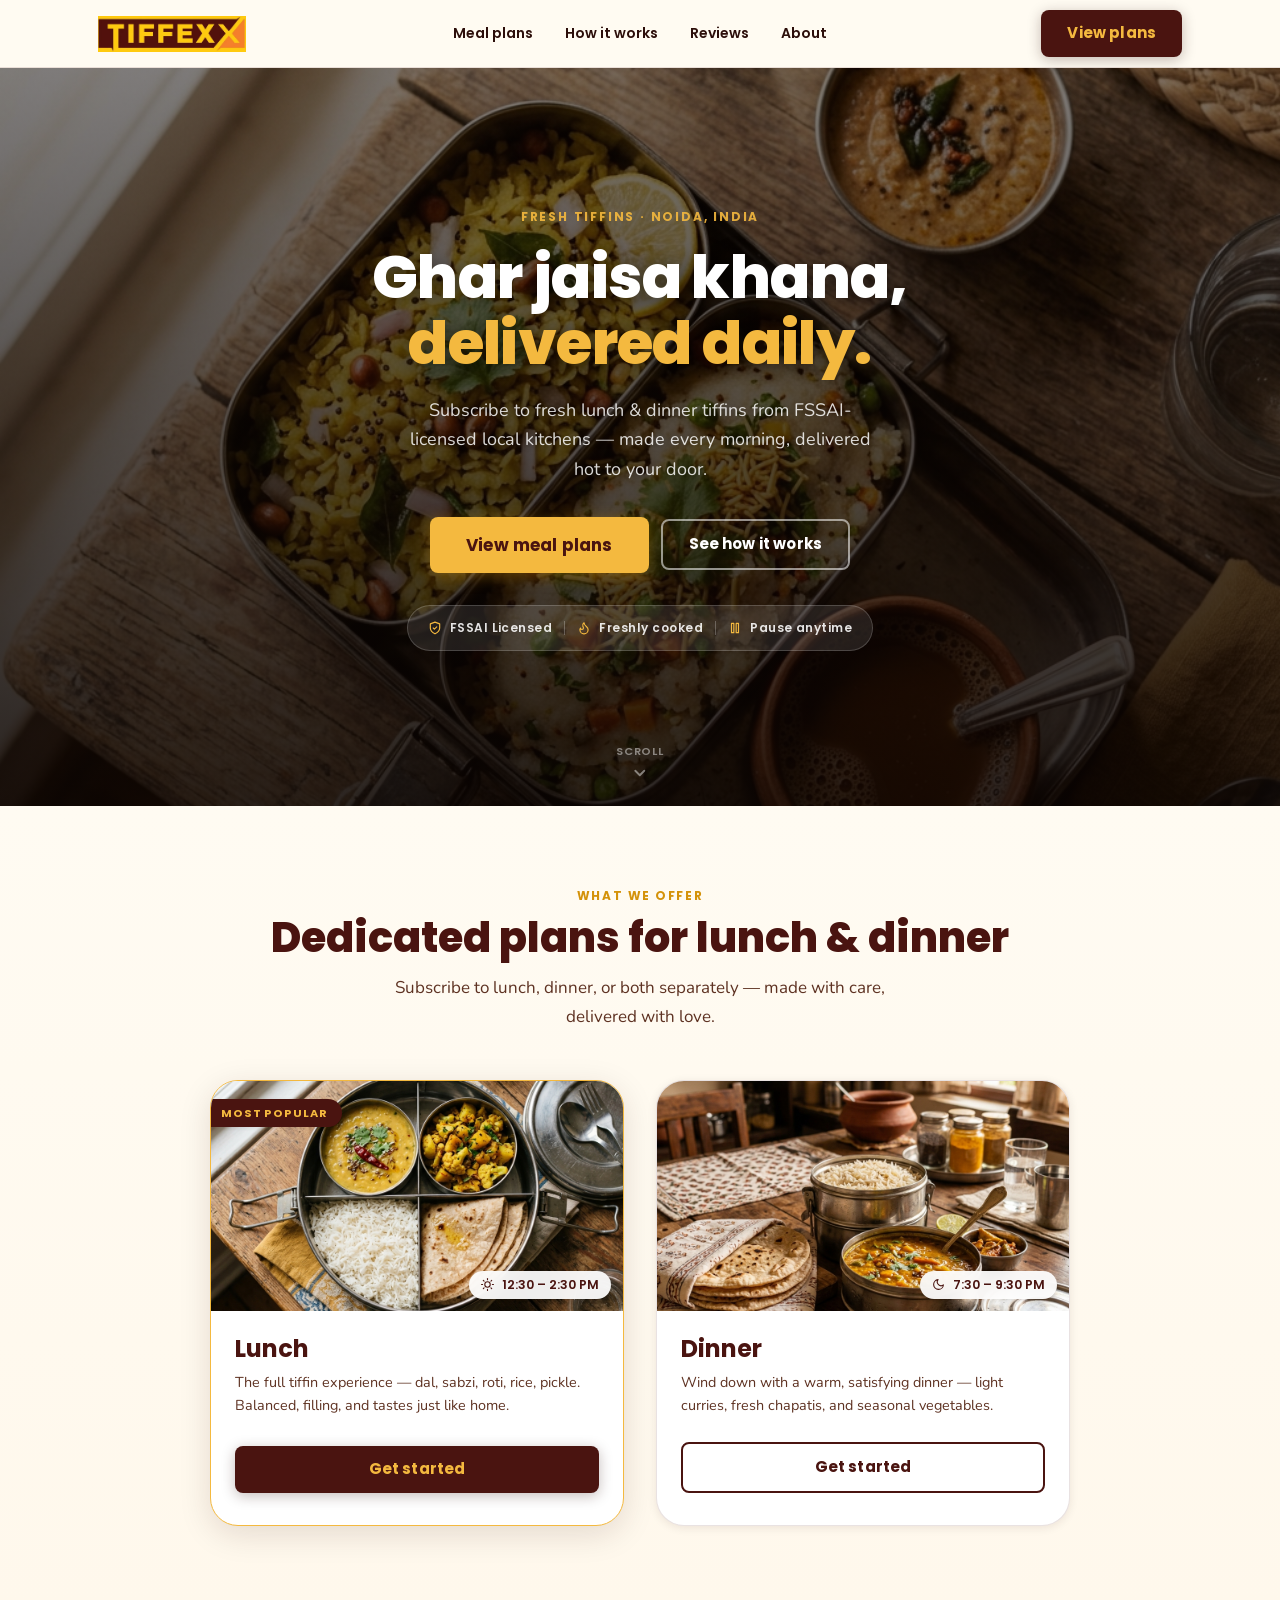
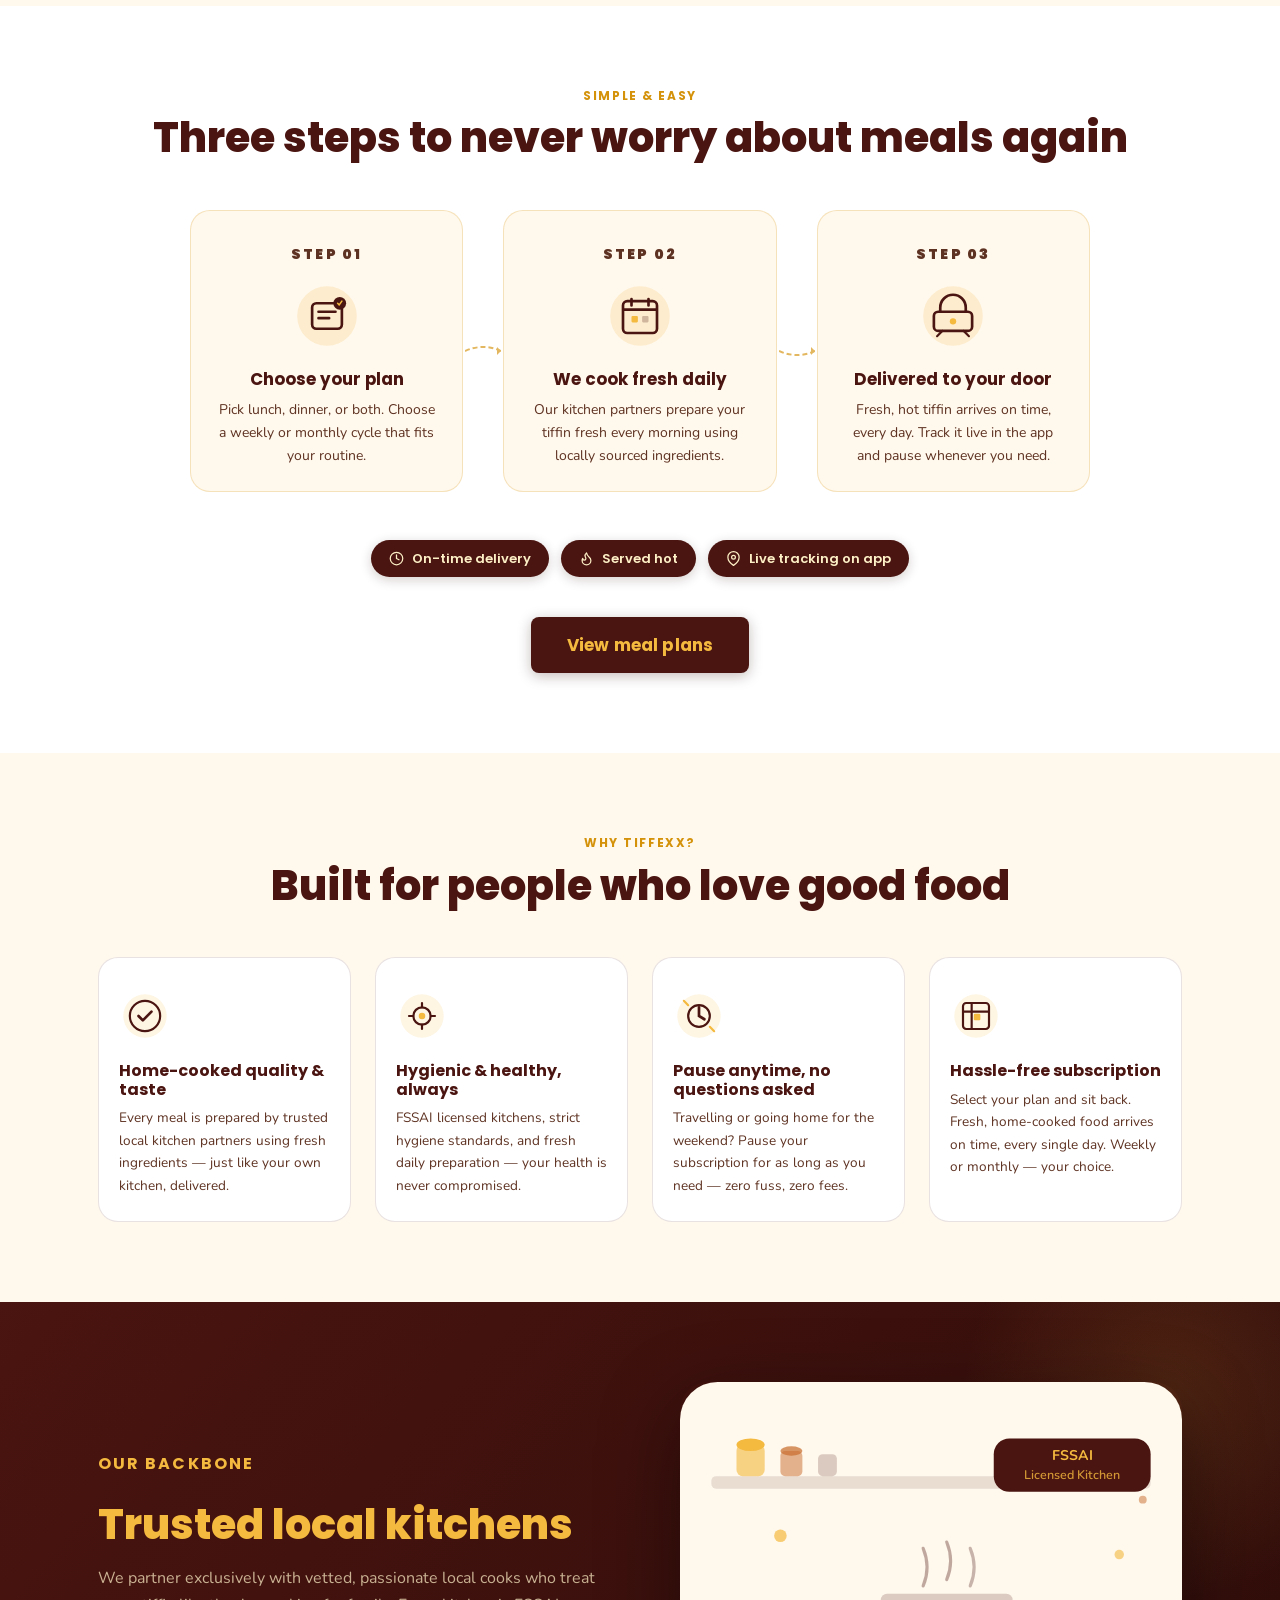
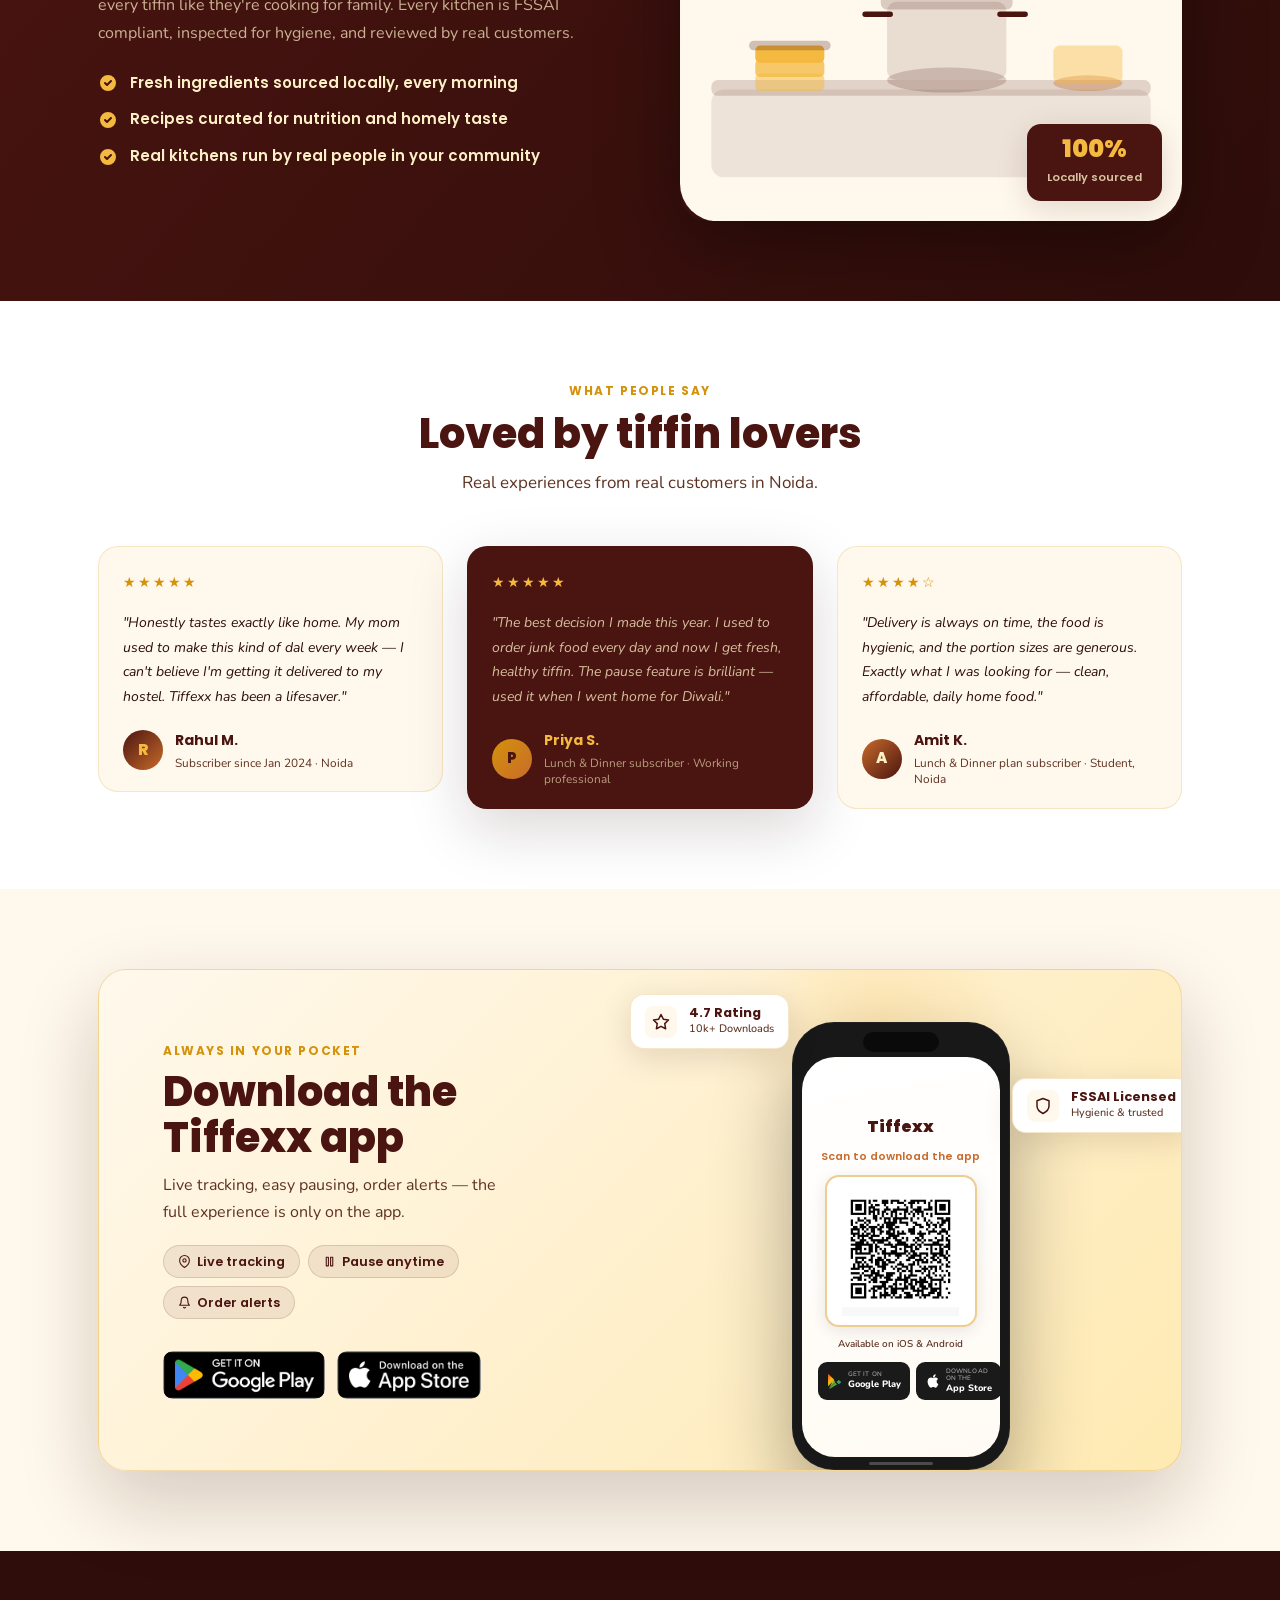
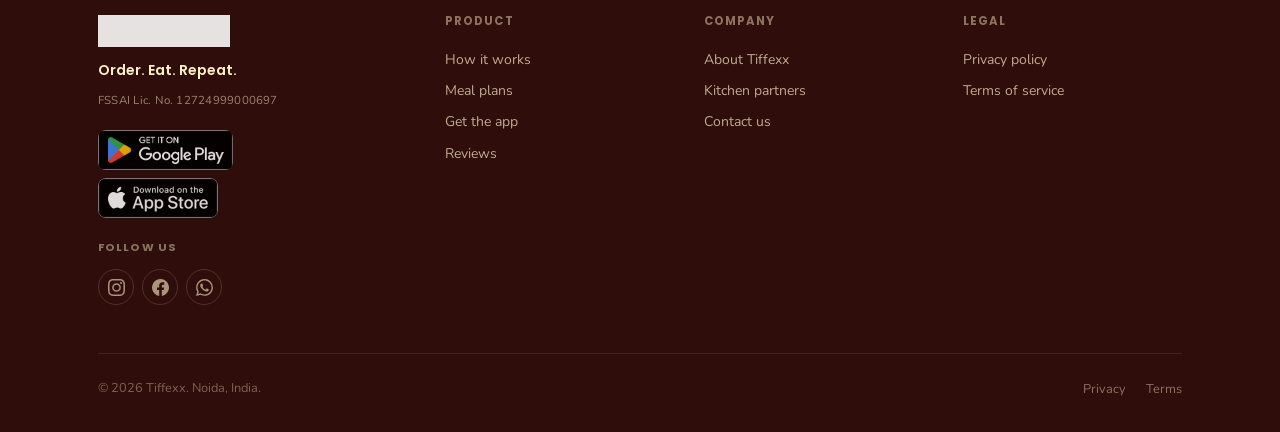
==== commit 2e6c694a: "add new ui skill" ====
--- a/index.html
+++ b/index.html
@@ -2,854 +2,799 @@
 <html lang="en">
 
 <head>
-    <meta charset="UTF-8" />
-    <meta name="viewport" content="width=device-width, initial-scale=1.0" />
-    <meta name="description"
-        content="Tiffexx — Fresh tiffins, delivered daily. Subscribe to homemade meals from trusted local partners — lunch &amp; dinner, right at your door. Noida, India." />
-    <meta name="keywords"
-        content="tiffin delivery, meal subscription, home cooked food, breakfast lunch dinner, Noida, tiffin service" />
-    <meta property="og:title" content="Tiffexx — Fresh tiffins, delivered daily" />
-    <meta property="og:description"
-        content="Subscribe to homemade meals from trusted local partners — lunch &amp; dinner, right at your door." />
-    <meta property="og:type" content="website" />
-    <title>Tiffexx — Fresh Tiffins, Delivered Daily</title>
-    <link rel="icon" type="image/x-icon" href="./assets/icon-32x32.png">
-    <link rel="preconnect" href="https://fonts.googleapis.com" />
-    <link rel="preconnect" href="https://fonts.gstatic.com" crossorigin />
-    <link
-        href="https://fonts.googleapis.com/css2?family=Poppins:wght@700;800;900&family=Nunito:wght@400;600;700&display=swap"
-        rel="stylesheet" />
-    <link rel="stylesheet" href="styles.css" />
+  <meta charset="UTF-8" />
+  <meta name="viewport" content="width=device-width, initial-scale=1.0" />
+  <meta name="description"
+    content="Tiffexx — Fresh home-style tiffins delivered daily in Noida. Subscribe to lunch or dinner from FSSAI-licensed local kitchens. Pause anytime, live tracking included." />
+  <meta name="keywords"
+    content="tiffin delivery, meal subscription, home cooked food, lunch dinner, Noida, tiffin service, daily tiffin" />
+  <meta property="og:title" content="Tiffexx — Ghar jaisa khana, delivered daily" />
+  <meta property="og:description"
+    content="Fresh lunch &amp; dinner tiffin subscriptions in Noida. FSSAI-licensed kitchens, pause anytime, live tracking." />
+  <meta property="og:type" content="website" />
+  <title>Tiffexx — Ghar jaisa khana, delivered daily</title>
+  <link rel="icon" type="image/x-icon" href="./assets/icon-32x32.png" />
+  <link rel="preconnect" href="https://fonts.googleapis.com" />
+  <link rel="preconnect" href="https://fonts.gstatic.com" crossorigin />
+  <link
+    href="https://fonts.googleapis.com/css2?family=Poppins:wght@600;700;800;900&family=Nunito:wght@400;500;600;700&display=swap"
+    rel="stylesheet" />
+  <link rel="stylesheet" href="styles.css" />
 </head>
 
-<body class="no-nav">
-
-    <!-- ╔══════════════════ HERO — VIDEO BACKGROUND ══════════════════╗ -->
-    <section class="hero" id="hero" aria-label="Hero section">
-
-        <!-- ▶ BACKGROUND VIDEO — replace src with your video path -->
-        <video class="hero-video" autoplay muted loop playsinline poster="./assets/breakfast_tiffin.png"
-            aria-hidden="true">
-            <!-- PLACEHOLDER: swap the src below with your actual video file path -->
-            <source src="./assets/Create_a_second_premium_a.mp4" type="video/mp4" />
-        </video>
-
-        <!-- Dark gradient overlay -->
-        <div class="hero-overlay" aria-hidden="true"></div>
-
-        <!-- Centered content -->
-        <div class="hero-center">
-            <!-- Brand name -->
-            <!-- <img src="./assets/tiffexx-logo.png" alt="tiffexx-logo"> -->
-
-            <!-- Main headline -->
-            <!-- <h1 class="hero-headline">Fresh tiffins,<br />delivered daily</h1> -->
-
-            <!-- Subline -->
-            <!-- <p class="hero-subline">
-                Subscribe to homemade meals from trusted local partners —<br />
-                lunch &amp; dinner, right at your door.
-            </p> -->
-
-            <!-- CTA buttons — Google Play & App Store image badges -->
-            <!-- <div class="hero-cta-row"> -->
-                <!-- Google Play badge link -->
-                <!-- <a href="https://play.google.com/store/search?q=tiffexx&c=apps&hl=en_IN" target="_blank"
-                    rel="noopener noreferrer" class="hero-store-btn" id="hero-playstore"
-                    aria-label="Get it on Google Play">
-                    <img src="./assets/playStore-img.avif" alt="Get it on Google Play" class="hero-store-badge-img" />
-                </a> -->
-
-                <!-- App Store badge link -->
-                <!-- <a href="https://apps.apple.com/in/app/tiffexx/id6769454054" target="_blank" rel="noopener noreferrer"
-                    class="hero-store-btn" id="hero-appstore" aria-label="Download on the App Store">
-                    <img src="./assets/appStore-img.avif" alt="Download on the App Store"
-                        class="hero-store-badge-img" />
-                </a>
-            </div> -->
-
-            <!-- Trust badges -->
-            <!-- <div class="hero-trust" aria-label="Trust indicators">
-                <span>✦ FSSAI Licensed</span>
-                <span class="hero-trust-dot" aria-hidden="true">·</span>
-                <span>✦ Founded 2023</span>
-                <span class="hero-trust-dot" aria-hidden="true">·</span>
-                <span>✦ Home-cooked, always.</span>
-            </div> -->
-        </div>
-
-        <!-- Scroll down indicator -->
-        <div class="hero-scroll-down" aria-hidden="true">
-            <span>Scroll down</span>
-            <svg viewBox="0 0 24 24" fill="none" stroke="currentColor" stroke-width="2.5" stroke-linecap="round"
-                stroke-linejoin="round">
-                <polyline points="6 9 12 15 18 9" />
-            </svg>
-        </div>
-    </section>
-
-    <!-- ╔══════════════════ HOW IT WORKS ══════════════════╗ -->
-    <section class="how-it-works section-pad" id="how-it-works" aria-labelledby="hiw-heading">
-        <div class="container">
-            <div class="section-header reveal">
-                <p class="section-eyebrow">Simple &amp; Easy</p>
-                <h2 id="hiw-heading">How Tiffexx works</h2>
-                <p class="section-subtext">Three steps to never worry about meals again.</p>
-            </div>
-
-            <div class="steps-grid">
-                <div class="step-card reveal" style="--delay:0s">
-                    <div class="step-num" aria-hidden="true">01</div>
-                    <div class="step-icon-wrap" aria-hidden="true">
-                        <svg viewBox="0 0 64 64" fill="none" xmlns="http://www.w3.org/2000/svg">
-                            <circle cx="32" cy="32" r="28" fill="#F4B93F" fill-opacity="0.18" />
-                            <rect x="18" y="20" width="28" height="24" rx="4" stroke="#4A1410" stroke-width="2.5" />
-                            <path d="M24 28h16M24 34h10" stroke="#4A1410" stroke-width="2.5" stroke-linecap="round" />
-                            <circle cx="44" cy="20" r="6" fill="#4A1410" />
-                            <path d="M42 20l1.5 1.5L46 18" stroke="#F4B93F" stroke-width="1.5" stroke-linecap="round"
-                                stroke-linejoin="round" />
-                        </svg>
-                    </div>
-                    <h3>Choose your plan</h3>
-                    <p>Choose lunch or dinner (or take separate subscriptions for both). Flexible plans to fit your
-                        daily routine.</p>
+<body>
+
+  <!-- ╔══════════════════ STICKY NAVIGATION ══════════════════╗ -->
+  <header class="site-nav" id="main-nav" role="banner">
+    <div class="container nav-inner">
+
+      <!-- Logo / wordmark -->
+      <a href="#" class="nav-logo" aria-label="Tiffexx — go to homepage">
+        <img src="./assets/tiffexx-logo.png" alt="Tiffexx" class="nav-logo-img" />
+      </a>
+
+      <!-- Desktop nav links -->
+      <nav aria-label="Main navigation">
+        <ul class="nav-links" id="nav-links" role="list">
+          <li><a href="#plans">Meal plans</a></li>
+          <li><a href="#how-it-works">How it works</a></li>
+          <li><a href="#testimonials">Reviews</a></li>
+          <li><a href="about.html" rel="noopener noreferrer">About</a></li>
+        </ul>
+      </nav>
+
+      <!-- Desktop CTA -->
+      <div class="nav-cta" id="nav-cta">
+        <a href="#plans" class="btn btn-primary" id="nav-view-plans">View plans</a>
+      </div>
+
+      <!-- Mobile hamburger -->
+      <button class="nav-hamburger" id="nav-hamburger" aria-label="Toggle navigation menu"
+        aria-expanded="false" aria-controls="nav-links">
+        <span aria-hidden="true"></span>
+        <span aria-hidden="true"></span>
+        <span aria-hidden="true"></span>
+      </button>
+
+    </div>
+  </header>
+
+
+  <!-- ╔══════════════════ HERO ══════════════════╗ -->
+  <section class="hero" id="hero" aria-label="Hero section">
+
+    <!-- Background video -->
+    <video class="hero-video" autoplay muted loop playsinline
+      poster="./assets/breakfast_tiffin.png" aria-hidden="true">
+      <source src="./assets/Create_a_second_premium_a.mp4" type="video/mp4" />
+    </video>
+
+    <!-- Overlay -->
+    <div class="hero-overlay" aria-hidden="true"></div>
+
+    <!-- Content -->
+    <div class="hero-content">
+      <p class="hero-eyebrow">Fresh tiffins · Noida, India</p>
+
+      <h1 class="hero-headline">
+        Ghar jaisa khana,<br />
+        <em>delivered daily.</em>
+      </h1>
+
+      <p class="hero-subline">
+        Subscribe to fresh lunch &amp; dinner tiffins from FSSAI-licensed
+        local kitchens — made every morning, delivered hot to your door.
+      </p>
+
+      <div class="hero-cta-row">
+        <a href="#plans" class="btn btn-gold btn-lg" id="hero-view-plans">View meal plans</a>
+        <a href="#how-it-works" class="btn btn-outline" id="hero-how-it-works"
+          style="color:#fff; border-color:rgba(255,255,255,0.55);">See how it works</a>
+      </div>
+
+      <!-- Trust row -->
+      <div class="hero-trust" aria-label="Trust indicators">
+        <span class="hero-trust-item">
+          <!-- shield-check icon -->
+          <svg viewBox="0 0 24 24" fill="none" stroke="currentColor" stroke-width="2" stroke-linecap="round" stroke-linejoin="round" aria-hidden="true">
+            <path d="M12 22s8-4 8-10V5l-8-3-8 3v7c0 6 8 10 8 10z"/>
+            <polyline points="9 12 11 14 15 10"/>
+          </svg>
+          FSSAI Licensed
+        </span>
+        <span class="hero-trust-sep" aria-hidden="true"></span>
+        <span class="hero-trust-item">
+          <!-- flame icon -->
+          <svg viewBox="0 0 24 24" fill="none" stroke="currentColor" stroke-width="2" stroke-linecap="round" stroke-linejoin="round" aria-hidden="true">
+            <path d="M8.5 14.5A2.5 2.5 0 0011 12c0-1.38-.5-2-1-3-1.072-2.143-.224-4.054 2-6 .5 2.5 2 4.9 4 6.5 2 1.6 3 3.5 3 5.5a7 7 0 11-14 0c0-1.153.433-2.294 1-3a2.5 2.5 0 002.5 2.5z"/>
+          </svg>
+          Freshly cooked
+        </span>
+        <span class="hero-trust-sep" aria-hidden="true"></span>
+        <span class="hero-trust-item">
+          <!-- pause icon -->
+          <svg viewBox="0 0 24 24" fill="none" stroke="currentColor" stroke-width="2" stroke-linecap="round" stroke-linejoin="round" aria-hidden="true">
+            <rect x="6" y="4" width="4" height="16"/>
+            <rect x="14" y="4" width="4" height="16"/>
+          </svg>
+          Pause anytime
+        </span>
+      </div>
+    </div>
+
+    <!-- Scroll indicator -->
+    <div class="hero-scroll" aria-hidden="true">
+      <span>Scroll</span>
+      <svg viewBox="0 0 24 24" fill="none" stroke="currentColor" stroke-width="2.5" stroke-linecap="round" stroke-linejoin="round">
+        <polyline points="6 9 12 15 18 9"/>
+      </svg>
+    </div>
+  </section>
+
+
+  <!-- ╔══════════════════ MEAL PLANS ══════════════════╗ -->
+  <section class="plans section-pad" id="plans" aria-labelledby="plans-heading">
+    <div class="container">
+      <div class="section-header reveal">
+        <p class="eyebrow">What we offer</p>
+        <h2 id="plans-heading">Dedicated plans for lunch &amp; dinner</h2>
+        <p class="section-sub">Subscribe to lunch, dinner, or both separately — made with care, delivered with love.</p>
+      </div>
+
+      <div class="plans-grid">
+
+        <!-- Lunch card (featured / most popular) -->
+        <article class="plan-card plan-card--featured reveal" style="--delay:0s" aria-label="Lunch subscription plan">
+          <span class="plan-ribbon">Most popular</span>
+
+          <div class="plan-img-wrap">
+            <img src="./assets/lunch_tiffin.png"
+              alt="A hearty Indian lunch tiffin with dal, sabzi, roti, and rice"
+              class="plan-img" loading="lazy" />
+            <div class="plan-time-badge" aria-label="Delivery window: 12:30 PM to 2:30 PM">
+              <!-- sun icon -->
+              <svg viewBox="0 0 24 24" fill="none" stroke="currentColor" stroke-width="2" stroke-linecap="round" stroke-linejoin="round" aria-hidden="true">
+                <circle cx="12" cy="12" r="5"/>
+                <line x1="12" y1="1" x2="12" y2="3"/><line x1="12" y1="21" x2="12" y2="23"/>
+                <line x1="4.22" y1="4.22" x2="5.64" y2="5.64"/><line x1="18.36" y1="18.36" x2="19.78" y2="19.78"/>
+                <line x1="1" y1="12" x2="3" y2="12"/><line x1="21" y1="12" x2="23" y2="12"/>
+                <line x1="4.22" y1="19.78" x2="5.64" y2="18.36"/><line x1="18.36" y1="5.64" x2="19.78" y2="4.22"/>
+              </svg>
+              12:30 – 2:30 PM
+            </div>
+          </div>
+
+          <div class="plan-body">
+            <h3 class="plan-name">Lunch</h3>
+            <p class="plan-desc">The full tiffin experience — dal, sabzi, roti, rice, pickle. Balanced, filling, and tastes just like home.</p>
+            <div class="plan-action">
+              <a href="#app" class="btn btn-primary btn-full" id="lunch-get-started">Get started</a>
+            </div>
+          </div>
+        </article>
+
+        <!-- Dinner card -->
+        <article class="plan-card reveal" style="--delay:0.12s" aria-label="Dinner subscription plan">
+
+          <div class="plan-img-wrap">
+            <img src="./assets/dinner_tiffin.png"
+              alt="A comforting Indian dinner tiffin with chapati, curry, and seasonal vegetables"
+              class="plan-img" loading="lazy" />
+            <div class="plan-time-badge" aria-label="Delivery window: 7:30 PM to 9:30 PM">
+              <!-- moon icon -->
+              <svg viewBox="0 0 24 24" fill="none" stroke="currentColor" stroke-width="2" stroke-linecap="round" stroke-linejoin="round" aria-hidden="true">
+                <path d="M21 12.79A9 9 0 1111.21 3 7 7 0 0021 12.79z"/>
+              </svg>
+              7:30 – 9:30 PM
+            </div>
+          </div>
+
+          <div class="plan-body">
+            <h3 class="plan-name">Dinner</h3>
+            <p class="plan-desc">Wind down with a warm, satisfying dinner — light curries, fresh chapatis, and seasonal vegetables.</p>
+            <div class="plan-action">
+              <a href="#app" class="btn btn-outline btn-full" id="dinner-get-started">Get started</a>
+            </div>
+          </div>
+        </article>
+
+      </div>
+    </div>
+  </section>
+
+
+  <!-- ╔══════════════════ HOW IT WORKS (merged) ══════════════════╗ -->
+  <section class="how-it-works section-pad" id="how-it-works" aria-labelledby="hiw-heading">
+    <div class="container">
+      <div class="section-header reveal">
+        <p class="eyebrow">Simple &amp; easy</p>
+        <h2 id="hiw-heading">Three steps to never worry about meals again</h2>
+      </div>
+
+      <div class="steps-row">
+
+        <!-- Step 1 -->
+        <div class="step-card reveal" style="--delay:0s">
+          <p class="step-num">Step 01</p>
+          <div class="step-icon" aria-hidden="true">
+            <svg viewBox="0 0 64 64" fill="none" xmlns="http://www.w3.org/2000/svg">
+              <circle cx="32" cy="32" r="28" fill="#F4B93F" fill-opacity="0.18"/>
+              <rect x="18" y="20" width="28" height="24" rx="4" stroke="#4A1410" stroke-width="2.5"/>
+              <path d="M24 28h16M24 34h10" stroke="#4A1410" stroke-width="2.5" stroke-linecap="round"/>
+              <circle cx="44" cy="20" r="6" fill="#4A1410"/>
+              <path d="M42 20l1.5 1.5L46 18" stroke="#F4B93F" stroke-width="1.5" stroke-linecap="round" stroke-linejoin="round"/>
+            </svg>
+          </div>
+          <h3>Choose your plan</h3>
+          <p>Pick lunch, dinner, or both. Choose a weekly or monthly cycle that fits your routine.</p>
+        </div>
+
+        <!-- Connector -->
+        <div class="step-connector" aria-hidden="true">
+          <svg viewBox="0 0 36 20" fill="none">
+            <path d="M0 10 Q18 2 36 10" stroke="#D4920A" stroke-width="2" stroke-dasharray="5 3" fill="none"/>
+            <polygon points="32,6 36,10 32,14" fill="#D4920A"/>
+          </svg>
+        </div>
+
+        <!-- Step 2 -->
+        <div class="step-card reveal" style="--delay:0.12s">
+          <p class="step-num">Step 02</p>
+          <div class="step-icon" aria-hidden="true">
+            <svg viewBox="0 0 64 64" fill="none" xmlns="http://www.w3.org/2000/svg">
+              <circle cx="32" cy="32" r="28" fill="#F4B93F" fill-opacity="0.18"/>
+              <rect x="16" y="18" width="32" height="30" rx="4" stroke="#4A1410" stroke-width="2.5"/>
+              <path d="M16 26h32" stroke="#4A1410" stroke-width="2.5"/>
+              <rect x="24" y="32" width="6" height="6" rx="1" fill="#F4B93F"/>
+              <rect x="34" y="32" width="6" height="6" rx="1" fill="#4A1410" fill-opacity="0.25"/>
+              <path d="M24 22v-6M40 22v-6" stroke="#4A1410" stroke-width="2.5" stroke-linecap="round"/>
+            </svg>
+          </div>
+          <h3>We cook fresh daily</h3>
+          <p>Our kitchen partners prepare your tiffin fresh every morning using locally sourced ingredients.</p>
+        </div>
+
+        <!-- Connector -->
+        <div class="step-connector" aria-hidden="true">
+          <svg viewBox="0 0 36 20" fill="none">
+            <path d="M0 10 Q18 18 36 10" stroke="#D4920A" stroke-width="2" stroke-dasharray="5 3" fill="none"/>
+            <polygon points="32,6 36,10 32,14" fill="#D4920A"/>
+          </svg>
+        </div>
+
+        <!-- Step 3 -->
+        <div class="step-card reveal" style="--delay:0.24s">
+          <p class="step-num">Step 03</p>
+          <div class="step-icon" aria-hidden="true">
+            <svg viewBox="0 0 64 64" fill="none" xmlns="http://www.w3.org/2000/svg">
+              <circle cx="32" cy="32" r="28" fill="#F4B93F" fill-opacity="0.18"/>
+              <rect x="14" y="28" width="36" height="18" rx="4" stroke="#4A1410" stroke-width="2.5"/>
+              <path d="M20 28V24a12 12 0 0124 0v4" stroke="#4A1410" stroke-width="2.5"/>
+              <circle cx="32" cy="37" r="3" fill="#F4B93F"/>
+              <path d="M22 46l-5 5M42 46l5 5" stroke="#4A1410" stroke-width="2" stroke-linecap="round"/>
+            </svg>
+          </div>
+          <h3>Delivered to your door</h3>
+          <p>Fresh, hot tiffin arrives on time, every day. Track it live in the app and pause whenever you need.</p>
+        </div>
+
+      </div>
+
+      <!-- Guarantee pills -->
+      <div class="guarantee-strip reveal" style="--delay:0.36s" aria-label="Delivery guarantees">
+        <span class="guarantee-pill">
+          <svg viewBox="0 0 24 24" fill="none" stroke="currentColor" stroke-width="2" stroke-linecap="round" stroke-linejoin="round" aria-hidden="true">
+            <circle cx="12" cy="12" r="10"/><polyline points="12 6 12 12 16 14"/>
+          </svg>
+          On-time delivery
+        </span>
+        <span class="guarantee-pill">
+          <svg viewBox="0 0 24 24" fill="none" stroke="currentColor" stroke-width="2" stroke-linecap="round" stroke-linejoin="round" aria-hidden="true">
+            <path d="M8.5 14.5A2.5 2.5 0 0011 12c0-1.38-.5-2-1-3-1.072-2.143-.224-4.054 2-6 .5 2.5 2 4.9 4 6.5 2 1.6 3 3.5 3 5.5a7 7 0 11-14 0c0-1.153.433-2.294 1-3a2.5 2.5 0 002.5 2.5z"/>
+          </svg>
+          Served hot
+        </span>
+        <span class="guarantee-pill">
+          <svg viewBox="0 0 24 24" fill="none" stroke="currentColor" stroke-width="2" stroke-linecap="round" stroke-linejoin="round" aria-hidden="true">
+            <path d="M21 10c0 7-9 13-9 13s-9-6-9-13a9 9 0 0118 0z"/><circle cx="12" cy="10" r="3"/>
+          </svg>
+          Live tracking on app
+        </span>
+      </div>
+
+      <div class="hiw-cta reveal" style="--delay:0.44s">
+        <a href="#plans" class="btn btn-primary btn-lg" id="hiw-view-plans">View meal plans</a>
+      </div>
+    </div>
+  </section>
+
+
+  <!-- ╔══════════════════ WHY TIFFEXX ══════════════════╗ -->
+  <section class="why section-pad" id="why" aria-labelledby="why-heading">
+    <div class="container">
+      <div class="section-header reveal">
+        <p class="eyebrow">Why Tiffexx?</p>
+        <h2 id="why-heading">Built for people who love good food</h2>
+      </div>
+
+      <div class="why-grid">
+
+        <div class="why-card reveal" style="--delay:0s">
+          <div class="why-icon" aria-hidden="true">
+            <svg viewBox="0 0 48 48" fill="none">
+              <circle cx="24" cy="24" r="20" fill="#F4B93F" fill-opacity="0.15"/>
+              <path d="M24 10c-7.73 0-14 6.27-14 14s6.27 14 14 14 14-6.27 14-14S31.73 10 24 10z" stroke="#4A1410" stroke-width="2"/>
+              <path d="M18 24l4 4 8-8" stroke="#4A1410" stroke-width="2.5" stroke-linecap="round" stroke-linejoin="round"/>
+            </svg>
+          </div>
+          <h3>Home-cooked quality &amp; taste</h3>
+          <p>Every meal is prepared by trusted local kitchen partners using fresh ingredients — just like your own kitchen, delivered.</p>
+        </div>
+
+        <div class="why-card reveal" style="--delay:0.08s">
+          <div class="why-icon" aria-hidden="true">
+            <svg viewBox="0 0 48 48" fill="none">
+              <circle cx="24" cy="24" r="20" fill="#F4B93F" fill-opacity="0.15"/>
+              <path d="M24 12v4M24 32v4M12 24h4M32 24h4" stroke="#4A1410" stroke-width="2" stroke-linecap="round"/>
+              <circle cx="24" cy="24" r="8" stroke="#4A1410" stroke-width="2"/>
+              <circle cx="24" cy="24" r="3" fill="#F4B93F"/>
+            </svg>
+          </div>
+          <h3>Hygienic &amp; healthy, always</h3>
+          <p>FSSAI licensed kitchens, strict hygiene standards, and fresh daily preparation — your health is never compromised.</p>
+        </div>
+
+        <div class="why-card reveal" style="--delay:0.16s">
+          <div class="why-icon" aria-hidden="true">
+            <svg viewBox="0 0 48 48" fill="none">
+              <circle cx="24" cy="24" r="20" fill="#F4B93F" fill-opacity="0.15"/>
+              <circle cx="24" cy="24" r="10" stroke="#4A1410" stroke-width="2"/>
+              <path d="M24 16v8l5 3" stroke="#4A1410" stroke-width="2.5" stroke-linecap="round"/>
+              <path d="M34 34l4 4M10 10l4 4" stroke="#F4B93F" stroke-width="2" stroke-linecap="round"/>
+            </svg>
+          </div>
+          <h3>Pause anytime, no questions asked</h3>
+          <p>Travelling or going home for the weekend? Pause your subscription for as long as you need — zero fuss, zero fees.</p>
+        </div>
+
+        <div class="why-card reveal" style="--delay:0.24s">
+          <div class="why-icon" aria-hidden="true">
+            <svg viewBox="0 0 48 48" fill="none">
+              <circle cx="24" cy="24" r="20" fill="#F4B93F" fill-opacity="0.15"/>
+              <rect x="12" y="12" width="24" height="24" rx="3" stroke="#4A1410" stroke-width="2"/>
+              <path d="M12 20h24M20 12v24" stroke="#4A1410" stroke-width="2"/>
+              <rect x="22" y="22" width="6" height="6" rx="1" fill="#F4B93F"/>
+            </svg>
+          </div>
+          <h3>Hassle-free subscription</h3>
+          <p>Select your plan and sit back. Fresh, home-cooked food arrives on time, every single day. Weekly or monthly — your choice.</p>
+        </div>
+
+      </div>
+    </div>
+  </section>
+
+
+  <!-- ╔══════════════════ TRUSTED LOCAL KITCHENS ══════════════════╗ -->
+  <section class="kitchens section-pad" id="about" aria-labelledby="kitchens-heading">
+    <div class="container kitchens-inner">
+
+      <div class="kitchens-text reveal">
+        <p class="eyebrow" style="color:var(--c-gold-vivid);">Our backbone</p>
+        <h2 id="kitchens-heading">Trusted local kitchens</h2>
+        <p>We partner exclusively with vetted, passionate local cooks who treat every tiffin like they're cooking for family. Every kitchen is FSSAI compliant, inspected for hygiene, and reviewed by real customers.</p>
+        <ul class="kitchens-list" role="list">
+          <li>
+            <svg viewBox="0 0 20 20" fill="currentColor" aria-hidden="true">
+              <path fill-rule="evenodd" d="M10 18a8 8 0 100-16 8 8 0 000 16zm3.707-9.293a1 1 0 00-1.414-1.414L9 10.586 7.707 9.293a1 1 0 00-1.414 1.414l2 2a1 1 0 001.414 0l4-4z" clip-rule="evenodd"/>
+            </svg>
+            Fresh ingredients sourced locally, every morning
+          </li>
+          <li>
+            <svg viewBox="0 0 20 20" fill="currentColor" aria-hidden="true">
+              <path fill-rule="evenodd" d="M10 18a8 8 0 100-16 8 8 0 000 16zm3.707-9.293a1 1 0 00-1.414-1.414L9 10.586 7.707 9.293a1 1 0 00-1.414 1.414l2 2a1 1 0 001.414 0l4-4z" clip-rule="evenodd"/>
+            </svg>
+            Recipes curated for nutrition and homely taste
+          </li>
+          <li>
+            <svg viewBox="0 0 20 20" fill="currentColor" aria-hidden="true">
+              <path fill-rule="evenodd" d="M10 18a8 8 0 100-16 8 8 0 000 16zm3.707-9.293a1 1 0 00-1.414-1.414L9 10.586 7.707 9.293a1 1 0 00-1.414 1.414l2 2a1 1 0 001.414 0l4-4z" clip-rule="evenodd"/>
+            </svg>
+            Real kitchens run by real people in your community
+          </li>
+        </ul>
+      </div>
+
+      <div class="kitchen-visual reveal reveal-right" aria-hidden="true">
+        <svg viewBox="0 0 320 280" fill="none" xmlns="http://www.w3.org/2000/svg" role="img" aria-label="Illustration of a home kitchen cook preparing tiffin">
+          <rect width="320" height="280" rx="24" fill="#FFF8EC"/>
+          <rect x="20" y="60" width="280" height="8" rx="3" fill="#4A1410" fill-opacity="0.12"/>
+          <rect x="36" y="40" width="18" height="20" rx="4" fill="#F4B93F" fill-opacity="0.6"/>
+          <ellipse cx="45" cy="40" rx="9" ry="4" fill="#F4B93F"/>
+          <rect x="64" y="44" width="14" height="16" rx="3" fill="#C86B2B" fill-opacity="0.5"/>
+          <ellipse cx="71" cy="44" rx="7" ry="3" fill="#C86B2B" fill-opacity="0.7"/>
+          <rect x="88" y="46" width="12" height="14" rx="3" fill="#4A1410" fill-opacity="0.2"/>
+          <rect x="20" y="196" width="280" height="56" rx="8" fill="#4A1410" fill-opacity="0.09"/>
+          <rect x="20" y="190" width="280" height="10" rx="4" fill="#4A1410" fill-opacity="0.16"/>
+          <rect x="48" y="168" width="44" height="11" rx="3" fill="#F4B93F"/>
+          <rect x="48" y="177" width="44" height="11" rx="3" fill="#F4B93F" fill-opacity="0.75"/>
+          <rect x="48" y="186" width="44" height="11" rx="3" fill="#F4B93F" fill-opacity="0.5"/>
+          <rect x="44" y="165" width="52" height="6" rx="3" fill="#4A1410" fill-opacity="0.25"/>
+          <ellipse cx="170" cy="190" rx="38" ry="8" fill="#4A1410" fill-opacity="0.18"/>
+          <rect x="132" y="140" width="76" height="50" rx="6" fill="#4A1410" fill-opacity="0.12"/>
+          <rect x="128" y="135" width="84" height="10" rx="4" fill="#4A1410" fill-opacity="0.2"/>
+          <path d="M118 148h16M204 148h16" stroke="#4A1410" stroke-width="3.5" stroke-linecap="round"/>
+          <path d="M155 130 Q160 118 155 106" stroke="#4A1410" stroke-width="2" stroke-linecap="round" opacity="0.35" fill="none"/>
+          <path d="M170 126 Q175 114 170 102" stroke="#4A1410" stroke-width="2" stroke-linecap="round" opacity="0.35" fill="none"/>
+          <path d="M185 130 Q190 118 185 106" stroke="#4A1410" stroke-width="2" stroke-linecap="round" opacity="0.3" fill="none"/>
+          <ellipse cx="260" cy="192" rx="22" ry="5" fill="#C86B2B" fill-opacity="0.35"/>
+          <rect x="238" y="168" width="44" height="24" rx="4" fill="#F4B93F" fill-opacity="0.4"/>
+          <circle cx="64" cy="98" r="4" fill="#F4B93F" opacity="0.7"/>
+          <circle cx="280" cy="110" r="3" fill="#F4B93F" opacity="0.6"/>
+          <circle cx="295" cy="75" r="2.5" fill="#C86B2B" opacity="0.5"/>
+          <rect x="200" y="36" width="100" height="34" rx="10" fill="#4A1410"/>
+          <text x="250" y="50" text-anchor="middle" font-family="Nunito,sans-serif" font-weight="700" font-size="9" fill="#F4B93F">FSSAI</text>
+          <text x="250" y="62" text-anchor="middle" font-family="Nunito,sans-serif" font-weight="600" font-size="8" fill="#F4B93F" fill-opacity="0.8">Licensed Kitchen</text>
+        </svg>
+        <div class="kitchen-stat">
+          <span class="stat-num">100%</span>
+          <span class="stat-label">Locally sourced</span>
+        </div>
+      </div>
+
+    </div>
+  </section>
+
+
+  <!-- ╔══════════════════ TESTIMONIALS ══════════════════╗ -->
+  <section class="testimonials section-pad" id="testimonials" aria-labelledby="reviews-heading">
+    <div class="container">
+      <div class="section-header reveal">
+        <p class="eyebrow">What people say</p>
+        <h2 id="reviews-heading">Loved by tiffin lovers</h2>
+        <p class="section-sub">Real experiences from real customers in Noida.</p>
+      </div>
+
+      <div class="reviews-grid">
+
+        <article class="review-card reveal" style="--delay:0s" aria-label="Review by Rahul M.">
+          <div class="review-stars" aria-label="5 out of 5 stars" role="img">★★★★★</div>
+          <blockquote class="review-text">"Honestly tastes exactly like home. My mom used to make this kind of dal every week — I can't believe I'm getting it delivered to my hostel. Tiffexx has been a lifesaver."</blockquote>
+          <footer class="review-author">
+            <div class="reviewer-avatar avatar-a" aria-hidden="true">R</div>
+            <div>
+              <p class="reviewer-name">Rahul M.</p>
+              <p class="reviewer-meta">Subscriber since Jan 2024 · Noida</p>
+            </div>
+          </footer>
+        </article>
+
+        <article class="review-card review-card--featured reveal" style="--delay:0.12s" aria-label="Review by Priya S.">
+          <div class="review-stars" aria-label="5 out of 5 stars" role="img">★★★★★</div>
+          <blockquote class="review-text">"The best decision I made this year. I used to order junk food every day and now I get fresh, healthy tiffin. The pause feature is brilliant — used it when I went home for Diwali."</blockquote>
+          <footer class="review-author">
+            <div class="reviewer-avatar avatar-b" aria-hidden="true">P</div>
+            <div>
+              <p class="reviewer-name">Priya S.</p>
+              <p class="reviewer-meta">Lunch &amp; Dinner subscriber · Working professional</p>
+            </div>
+          </footer>
+        </article>
+
+        <article class="review-card reveal" style="--delay:0.24s" aria-label="Review by Amit K.">
+          <div class="review-stars" aria-label="4 out of 5 stars" role="img">★★★★☆</div>
+          <blockquote class="review-text">"Delivery is always on time, the food is hygienic, and the portion sizes are generous. Exactly what I was looking for — clean, affordable, daily home food."</blockquote>
+          <footer class="review-author">
+            <div class="reviewer-avatar avatar-c" aria-hidden="true">A</div>
+            <div>
+              <p class="reviewer-name">Amit K.</p>
+              <p class="reviewer-meta">Lunch &amp; Dinner plan subscriber · Student, Noida</p>
+            </div>
+          </footer>
+        </article>
+
+      </div>
+    </div>
+  </section>
+
+
+  <!-- ╔══════════════════ APP DOWNLOAD ══════════════════╗ -->
+  <section class="app-section" id="app" aria-labelledby="app-heading">
+    <div class="container">
+      <div class="app-card reveal">
+
+        <!-- Left: text + badges -->
+        <div class="app-left">
+          <p class="eyebrow">Always in your pocket</p>
+          <h2 id="app-heading" class="app-title">Download the<br />Tiffexx app</h2>
+          <p class="app-sub">Live tracking, easy pausing, order alerts — the full experience is only on the app.</p>
+
+          <div class="app-chips" aria-label="App features">
+            <span class="app-chip">
+              <svg viewBox="0 0 24 24" fill="none" stroke="currentColor" stroke-width="2" stroke-linecap="round" stroke-linejoin="round" aria-hidden="true">
+                <path d="M21 10c0 7-9 13-9 13s-9-6-9-13a9 9 0 0118 0z"/><circle cx="12" cy="10" r="3"/>
+              </svg>
+              Live tracking
+            </span>
+            <span class="app-chip">
+              <svg viewBox="0 0 24 24" fill="none" stroke="currentColor" stroke-width="2" stroke-linecap="round" stroke-linejoin="round" aria-hidden="true">
+                <rect x="6" y="4" width="4" height="16"/><rect x="14" y="4" width="4" height="16"/>
+              </svg>
+              Pause anytime
+            </span>
+            <span class="app-chip">
+              <svg viewBox="0 0 24 24" fill="none" stroke="currentColor" stroke-width="2" stroke-linecap="round" stroke-linejoin="round" aria-hidden="true">
+                <path d="M18 8A6 6 0 006 8c0 7-3 9-3 9h18s-3-2-3-9"/><path d="M13.73 21a2 2 0 01-3.46 0"/>
+              </svg>
+              Order alerts
+            </span>
+          </div>
+
+          <div class="app-store-btns">
+            <a href="https://play.google.com/store/search?q=tiffexx&c=apps&hl=en_IN" target="_blank"
+              rel="noopener noreferrer" class="store-badge-link" id="playstore-link"
+              aria-label="Get Tiffexx on Google Play Store">
+              <img src="./assets/playStore-img.avif" alt="Get it on Google Play" class="store-badge-img" />
+            </a>
+            <a href="https://apps.apple.com/in/app/tiffexx/id6769454054" target="_blank"
+              rel="noopener noreferrer" class="store-badge-link" id="appstore-link"
+              aria-label="Download Tiffexx on the App Store">
+              <img src="./assets/appStore-img.avif" alt="Download on the App Store" class="store-badge-img" />
+            </a>
+          </div>
+        </div>
+
+        <!-- Right: phone mock with QR -->
+        <div class="app-right" aria-label="Phone showing QR code to download the Tiffexx app">
+
+          <!-- Floating badges -->
+          <div class="app-float-badge app-float-badge--a" aria-hidden="true">
+            <div class="float-badge-icon">
+              <svg viewBox="0 0 24 24" fill="none" stroke="currentColor" stroke-width="2" stroke-linecap="round" stroke-linejoin="round" aria-hidden="true">
+                <polygon points="12 2 15.09 8.26 22 9.27 17 14.14 18.18 21.02 12 17.77 5.82 21.02 7 14.14 2 9.27 8.91 8.26 12 2"/>
+              </svg>
+            </div>
+            <div>
+              <div class="float-badge-title">4.7 Rating</div>
+              <div class="float-badge-sub">10k+ Downloads</div>
+            </div>
+          </div>
+
+          <div class="app-float-badge app-float-badge--b" aria-hidden="true">
+            <div class="float-badge-icon">
+              <svg viewBox="0 0 24 24" fill="none" stroke="currentColor" stroke-width="2" stroke-linecap="round" stroke-linejoin="round" aria-hidden="true">
+                <path d="M12 22s8-4 8-10V5l-8-3-8 3v7c0 6 8 10 8 10z"/>
+              </svg>
+            </div>
+            <div>
+              <div class="float-badge-title">FSSAI Licensed</div>
+              <div class="float-badge-sub">Hygienic &amp; trusted</div>
+            </div>
+          </div>
+
+          <!-- Phone frame -->
+          <div class="phone-wrap">
+            <div class="phone-glow" aria-hidden="true"></div>
+            <div class="phone-frame">
+              <div class="phone-island" aria-hidden="true"></div>
+              <div class="phone-screen">
+                <div class="qr-screen">
+                  <div class="qr-logo">Tiffexx</div>
+                  <p class="qr-label">Scan to download the app</p>
+                  <div class="qr-frame">
+                    <img src="./assets/qr-code.jpeg" alt="QR code — scan to download the Tiffexx app" class="qr-img" />
+                  </div>
+                  <p class="qr-sub">Available on iOS &amp; Android</p>
+                  <div class="qr-stores">
+                    <a href="https://play.google.com/store/search?q=tiffexx&c=apps&hl=en_IN"
+                      target="_blank" rel="noopener noreferrer" class="qr-store-btn"
+                      aria-label="Get it on Google Play">
+                      <svg class="s-icon" viewBox="0 0 24 24" xmlns="http://www.w3.org/2000/svg" aria-hidden="true">
+                        <path d="M3.18 23.76a2 2 0 001.07-.32l10.84-6.27-2.8-2.8-9.11 9.39zm-1.44-20.5A2 2 0 001.5 5v14a2 2 0 00.24.93l9.5-9.5-9.5-9.17zm18.07 8.65l-2.35-1.36-3.13 3.13 3.13 3.14 2.38-1.38a2 2 0 000-3.53zm-16.5 10.57l9.11-9.1-2.8-2.82-6.31 12z" fill="url(#gp1)"/>
+                        <defs>
+                          <linearGradient id="gp1" x1="0" y1="0" x2="1" y2="1">
+                            <stop offset="0%" stop-color="#EA4335"/>
+                            <stop offset="33%" stop-color="#FBBC05"/>
+                            <stop offset="66%" stop-color="#34A853"/>
+                            <stop offset="100%" stop-color="#4285F4"/>
+                          </linearGradient>
+                        </defs>
+                      </svg>
+                      <div class="s-btn-text">
+                        <span class="s-btn-sub">GET IT ON</span>
+                        <span class="s-btn-name">Google Play</span>
+                      </div>
+                    </a>
+                    <a href="https://apps.apple.com/in/app/tiffexx/id6769454054"
+                      target="_blank" rel="noopener noreferrer" class="qr-store-btn"
+                      aria-label="Download on the App Store">
+                      <svg class="s-icon" viewBox="0 0 24 24" xmlns="http://www.w3.org/2000/svg" aria-hidden="true">
+                        <path d="M18.71 19.5c-.83 1.24-1.71 2.45-3.05 2.47-1.34.03-1.77-.79-3.29-.79-1.53 0-2 .77-3.27.82-1.31.05-2.3-1.32-3.14-2.53C4.25 17 2.94 12.45 4.7 9.39c.87-1.52 2.43-2.48 4.12-2.51 1.28-.02 2.5.87 3.29.87.78 0 2.26-1.07 3.8-.91.65.03 2.47.26 3.64 1.98-.09.06-2.17 1.28-2.15 3.81.03 3.02 2.65 4.03 2.68 4.04-.03.07-.42 1.44-1.38 2.83M13 3.5c.73-.83 1.94-1.46 2.94-1.5.13 1.17-.34 2.35-1.04 3.19-.69.85-1.83 1.51-2.95 1.42-.15-1.15.41-2.35 1.05-3.11z" fill="#fff"/>
+                      </svg>
+                      <div class="s-btn-text">
+                        <span class="s-btn-sub">Download on the</span>
+                        <span class="s-btn-name">App Store</span>
+                      </div>
+                    </a>
+                  </div>
                 </div>
-
-                <div class="step-connector" aria-hidden="true">
-                    <svg viewBox="0 0 60 24" fill="none">
-                        <path d="M0 12 Q30 2 60 12" stroke="#F4B93F" stroke-width="2.5" stroke-dasharray="6 4"
-                            fill="none" />
-                        <polygon points="56,8 60,12 56,16" fill="#F4B93F" />
-                    </svg>
-                </div>
-
-                <div class="step-card reveal" style="--delay:0.15s">
-                    <div class="step-num" aria-hidden="true">02</div>
-                    <div class="step-icon-wrap" aria-hidden="true">
-                        <svg viewBox="0 0 64 64" fill="none" xmlns="http://www.w3.org/2000/svg">
-                            <circle cx="32" cy="32" r="28" fill="#F4B93F" fill-opacity="0.18" />
-                            <rect x="16" y="18" width="32" height="30" rx="4" stroke="#4A1410" stroke-width="2.5" />
-                            <path d="M16 26h32" stroke="#4A1410" stroke-width="2.5" />
-                            <rect x="24" y="32" width="6" height="6" rx="1" fill="#F4B93F" />
-                            <rect x="34" y="32" width="6" height="6" rx="1" fill="#4A1410" fill-opacity="0.25" />
-                            <path d="M24 22v-6M40 22v-6" stroke="#4A1410" stroke-width="2.5" stroke-linecap="round" />
-                        </svg>
-                    </div>
-                    <h3>Select plan duration</h3>
-                    <p>Choose weekly or monthly subscription cycles that work best for your lifestyle.
-                    </p>
-                </div>
-
-                <div class="step-connector" aria-hidden="true">
-                    <svg viewBox="0 0 60 24" fill="none">
-                        <path d="M0 12 Q30 22 60 12" stroke="#F4B93F" stroke-width="2.5" stroke-dasharray="6 4"
-                            fill="none" />
-                        <polygon points="56,8 60,12 56,16" fill="#F4B93F" />
-                    </svg>
-                </div>
-
-                <div class="step-card reveal" style="--delay:0.3s">
-                    <div class="step-num" aria-hidden="true">03</div>
-                    <div class="step-icon-wrap" aria-hidden="true">
-                        <svg viewBox="0 0 64 64" fill="none" xmlns="http://www.w3.org/2000/svg">
-                            <circle cx="32" cy="32" r="28" fill="#F4B93F" fill-opacity="0.18" />
-                            <rect x="14" y="28" width="36" height="18" rx="4" stroke="#4A1410" stroke-width="2.5" />
-                            <path d="M20 28V24a12 12 0 0124 0v4" stroke="#4A1410" stroke-width="2.5" />
-                            <circle cx="32" cy="37" r="3" fill="#F4B93F" />
-                            <path d="M22 46l-5 5M42 46l5 5" stroke="#4A1410" stroke-width="2" stroke-linecap="round" />
-                        </svg>
-                    </div>
-                    <h3>We deliver, you enjoy</h3>
-                    <p>Fresh, hygienic meals arrive at your doorstep every day — hot, on time, and full of home-cooked
-                        love.</p>
-                </div>
-            </div>
-
-            <div class="hiw-cta-wrap reveal" style="--delay:0.4s">
-                <a href="#app" class="btn btn-primary" id="hiw-get-started">🍱 Get Started</a>
-            </div>
-        </div>
-    </section>
-
-    <!-- ╔══════════════════ MEAL CATEGORIES ══════════════════╗ -->
-    <section class="meals section-pad" id="meals" aria-labelledby="meals-heading">
-        <div class="container">
-            <div class="section-header reveal">
-                <p class="section-eyebrow">What we offer</p>
-                <h2 id="meals-heading">Dedicated plans for lunch &amp; dinner</h2>
-                <p class="section-subtext">Take a subscription for lunch, dinner, or both separately — made with care,
-                    delivered with love.</p>
-            </div>
-
-            <div class="meals-grid">
-                <article class="meal-card meal-card-featured reveal" style="--delay:0s" aria-label="Lunch meal option">
-                    <div class="meal-featured-ribbon" aria-label="Most popular">Most popular</div>
-                    <div class="meal-img-wrap">
-                        <img src="./assets/lunch_tiffin.png"
-                            alt="lunch-tiffin.jpg — A hearty Indian lunch tiffin with dal, sabzi, roti, and rice"
-                            class="meal-img" loading="lazy" />
-                        <div class="meal-time-badge">☀️ 12:30 – 2:30 PM</div>
-                    </div>
-                    <div class="meal-card-body">
-                        <h3 class="meal-name">Lunch</h3>
-                        <p class="meal-desc">The full tiffin experience — dal, sabzi, roti, rice, pickle. Balanced,
-                            filling, and tastes just like home.</p>
-                        <a href="#app" class="btn btn-primary" id="lunch-explore">Explore menu →</a>
-                    </div>
-                </article>
-
-                <article class="meal-card reveal" style="--delay:0.15s" aria-label="Dinner meal option">
-                    <div class="meal-img-wrap">
-                        <img src="./assets/dinner_tiffin.png"
-                            alt="dinner-tiffin.jpg — A comforting Indian dinner tiffin with chapati, curry, and rice"
-                            class="meal-img" loading="lazy" />
-                        <div class="meal-time-badge">🌙 7:30 – 9:30 PM</div>
-                    </div>
-                    <div class="meal-card-body">
-                        <h3 class="meal-name">Dinner</h3>
-                        <p class="meal-desc">Wind down with a warm, satisfying dinner — light curries, fresh chapatis,
-                            and seasonal veggies.</p>
-                        <a href="#app" class="btn btn-outline" id="dinner-explore">Explore menu →</a>
-                    </div>
-                </article>
-            </div>
-        </div>
-    </section>
-
-    <!-- ╔══════════════════ WHY TIFFEXX ══════════════════╗ -->
-    <section class="why section-pad" id="pricing" aria-labelledby="why-heading">
-        <div class="container">
-            <div class="section-header reveal">
-                <p class="section-eyebrow">Why Tiffexx?</p>
-                <h2 id="why-heading">Built for people who love good food</h2>
-            </div>
-
-            <div class="why-grid">
-                <div class="why-card reveal" style="--delay:0s">
-                    <div class="why-icon" aria-hidden="true">
-                        <svg viewBox="0 0 48 48" fill="none">
-                            <circle cx="24" cy="24" r="20" fill="#F4B93F" fill-opacity="0.15" />
-                            <path d="M24 10c-7.73 0-14 6.27-14 14s6.27 14 14 14 14-6.27 14-14S31.73 10 24 10z"
-                                stroke="#4A1410" stroke-width="2" />
-                            <path d="M18 24l4 4 8-8" stroke="#4A1410" stroke-width="2.5" stroke-linecap="round"
-                                stroke-linejoin="round" />
-                        </svg>
-                    </div>
-                    <h3>Home-cooked quality &amp; taste</h3>
-                    <p>Every meal is prepared by trusted local kitchen partners using fresh ingredients — just like your
-                        own kitchen, delivered.</p>
-                </div>
-
-                <div class="why-card reveal" style="--delay:0.1s">
-                    <div class="why-icon" aria-hidden="true">
-                        <svg viewBox="0 0 48 48" fill="none">
-                            <circle cx="24" cy="24" r="20" fill="#F4B93F" fill-opacity="0.15" />
-                            <path d="M24 12v4M24 32v4M12 24h4M32 24h4" stroke="#4A1410" stroke-width="2"
-                                stroke-linecap="round" />
-                            <circle cx="24" cy="24" r="8" stroke="#4A1410" stroke-width="2" />
-                            <circle cx="24" cy="24" r="3" fill="#F4B93F" />
-                        </svg>
-                    </div>
-                    <h3>Hygienic &amp; healthy, always</h3>
-                    <p>FSSAI licensed kitchens, strict hygiene standards, and fresh daily preparation — your health is
-                        never compromised.</p>
-                </div>
-
-                <div class="why-card reveal" style="--delay:0.2s">
-                    <div class="why-icon" aria-hidden="true">
-                        <svg viewBox="0 0 48 48" fill="none">
-                            <circle cx="24" cy="24" r="20" fill="#F4B93F" fill-opacity="0.15" />
-                            <circle cx="24" cy="24" r="10" stroke="#4A1410" stroke-width="2" />
-                            <path d="M24 16v8l5 3" stroke="#4A1410" stroke-width="2.5" stroke-linecap="round" />
-                            <path d="M34 34l4 4M10 10l4 4" stroke="#F4B93F" stroke-width="2" stroke-linecap="round" />
-                        </svg>
-                    </div>
-                    <h3>Pause anytime, no questions asked</h3>
-                    <p>Going home for the weekend? Travelling? Pause your subscription for as long as you need — zero
-                        fuss, zero fees.</p>
-                </div>
-
-                <div class="why-card reveal" style="--delay:0.3s">
-                    <div class="why-icon" aria-hidden="true">
-                        <svg viewBox="0 0 48 48" fill="none">
-                            <circle cx="24" cy="24" r="20" fill="#F4B93F" fill-opacity="0.15" />
-                            <rect x="12" y="12" width="24" height="24" rx="3" stroke="#4A1410" stroke-width="2" />
-                            <path d="M12 20h24M20 12v24" stroke="#4A1410" stroke-width="2" />
-                            <rect x="22" y="22" width="6" height="6" rx="1" fill="#F4B93F" />
-                        </svg>
-                    </div>
-                    <h3>Hassle-free meal subscription</h3>
-                    <p>Select your meal plan and sit back. Fresh, home-cooked food arrives on time, every single day.
-                    </p>
-                </div>
-            </div>
-        </div>
-    </section>
-
-    <!-- ╔══════════════════ TRUSTED LOCAL KITCHENS ══════════════════╗ -->
-    <section class="kitchens-strip section-pad" id="about" aria-labelledby="kitchens-heading">
-        <div class="container kitchens-inner">
-            <div class="kitchens-text reveal">
-                <p class="section-eyebrow eyebrow-light">Our backbone</p>
-                <h2 id="kitchens-heading">Trusted local kitchens</h2>
-                <p>We partner exclusively with vetted, passionate local cooks who treat every tiffin like they're
-                    cooking for family. Every kitchen is FSSAI compliant, inspected for hygiene, and reviewed by real
-                    customers.</p>
-                <ul class="kitchens-list" role="list">
-                    <li>
-                        <svg class="check-icon" viewBox="0 0 20 20" fill="currentColor" aria-hidden="true">
-                            <path fill-rule="evenodd"
-                                d="M10 18a8 8 0 100-16 8 8 0 000 16zm3.707-9.293a1 1 0 00-1.414-1.414L9 10.586 7.707 9.293a1 1 0 00-1.414 1.414l2 2a1 1 0 001.414 0l4-4z"
-                                clip-rule="evenodd" />
-                        </svg>
-                        Fresh ingredients sourced locally, every morning
-                    </li>
-                    <li>
-                        <svg class="check-icon" viewBox="0 0 20 20" fill="currentColor" aria-hidden="true">
-                            <path fill-rule="evenodd"
-                                d="M10 18a8 8 0 100-16 8 8 0 000 16zm3.707-9.293a1 1 0 00-1.414-1.414L9 10.586 7.707 9.293a1 1 0 00-1.414 1.414l2 2a1 1 0 001.414 0l4-4z"
-                                clip-rule="evenodd" />
-                        </svg>
-                        Recipes curated for nutrition and homely taste
-                    </li>
-                    <li>
-                        <svg class="check-icon" viewBox="0 0 20 20" fill="currentColor" aria-hidden="true">
-                            <path fill-rule="evenodd"
-                                d="M10 18a8 8 0 100-16 8 8 0 000 16zm3.707-9.293a1 1 0 00-1.414-1.414L9 10.586 7.707 9.293a1 1 0 00-1.414 1.414l2 2a1 1 0 001.414 0l4-4z"
-                                clip-rule="evenodd" />
-                        </svg>
-                        Real kitchens run by real people in your community
-                    </li>
-                </ul>
-            </div>
-
-            <div class="kitchens-visual reveal reveal-right" aria-hidden="true">
-                <div class="kitchen-illustration">
-                    <svg viewBox="0 0 320 280" fill="none" xmlns="http://www.w3.org/2000/svg"
-                        aria-label="Illustration of a home kitchen cook preparing tiffin" role="img">
-                        <rect width="320" height="280" rx="24" fill="#FFF8EC" />
-                        <!-- shelf -->
-                        <rect x="20" y="60" width="280" height="8" rx="3" fill="#4A1410" fill-opacity="0.12" />
-                        <!-- jars on shelf -->
-                        <rect x="36" y="40" width="18" height="20" rx="4" fill="#F4B93F" fill-opacity="0.6" />
-                        <ellipse cx="45" cy="40" rx="9" ry="4" fill="#F4B93F" />
-                        <rect x="64" y="44" width="14" height="16" rx="3" fill="#C86B2B" fill-opacity="0.5" />
-                        <ellipse cx="71" cy="44" rx="7" ry="3" fill="#C86B2B" fill-opacity="0.7" />
-                        <rect x="88" y="46" width="12" height="14" rx="3" fill="#4A1410" fill-opacity="0.2" />
-                        <!-- Counter -->
-                        <rect x="20" y="196" width="280" height="56" rx="8" fill="#4A1410" fill-opacity="0.09" />
-                        <rect x="20" y="190" width="280" height="10" rx="4" fill="#4A1410" fill-opacity="0.16" />
-                        <!-- Tiffin stack -->
-                        <rect x="48" y="168" width="44" height="11" rx="3" fill="#F4B93F" />
-                        <rect x="48" y="177" width="44" height="11" rx="3" fill="#F4B93F" fill-opacity="0.75" />
-                        <rect x="48" y="186" width="44" height="11" rx="3" fill="#F4B93F" fill-opacity="0.5" />
-                        <rect x="44" y="165" width="52" height="6" rx="3" fill="#4A1410" fill-opacity="0.25" />
-                        <!-- Large pot -->
-                        <ellipse cx="170" cy="190" rx="38" ry="8" fill="#4A1410" fill-opacity="0.18" />
-                        <rect x="132" y="140" width="76" height="50" rx="6" fill="#4A1410" fill-opacity="0.12" />
-                        <rect x="128" y="135" width="84" height="10" rx="4" fill="#4A1410" fill-opacity="0.2" />
-                        <path d="M118 148h16M204 148h16" stroke="#4A1410" stroke-width="3.5" stroke-linecap="round" />
-                        <!-- Steam -->
-                        <path d="M155 130 Q160 118 155 106" stroke="#4A1410" stroke-width="2" stroke-linecap="round"
-                            opacity="0.35" fill="none" />
-                        <path d="M170 126 Q175 114 170 102" stroke="#4A1410" stroke-width="2" stroke-linecap="round"
-                            opacity="0.35" fill="none" />
-                        <path d="M185 130 Q190 118 185 106" stroke="#4A1410" stroke-width="2" stroke-linecap="round"
-                            opacity="0.3" fill="none" />
-                        <!-- Spice bowl -->
-                        <ellipse cx="260" cy="192" rx="22" ry="5" fill="#C86B2B" fill-opacity="0.35" />
-                        <rect x="238" y="168" width="44" height="24" rx="4" fill="#F4B93F" fill-opacity="0.4" />
-                        <!-- Stars -->
-                        <circle cx="64" cy="98" r="4" fill="#F4B93F" opacity="0.7" />
-                        <circle cx="280" cy="110" r="3" fill="#F4B93F" opacity="0.6" />
-                        <circle cx="295" cy="75" r="2.5" fill="#C86B2B" opacity="0.5" />
-                        <!-- Badge -->
-                        <rect x="200" y="36" width="100" height="34" rx="10" fill="#4A1410" />
-                        <text x="250" y="50" text-anchor="middle" font-family="Nunito,sans-serif" font-weight="700"
-                            font-size="9" fill="#F4B93F">FSSAI</text>
-                        <text x="250" y="62" text-anchor="middle" font-family="Nunito,sans-serif" font-weight="600"
-                            font-size="8" fill="#F4B93F" fill-opacity="0.8">Licensed Kitchen</text>
-                    </svg>
-                    <div class="kitchen-stat">
-                        <span class="stat-num">100%</span>
-                        <span class="stat-label">Locally sourced</span>
-                    </div>
-                </div>
-            </div>
-        </div>
-    </section>
-
-    <!-- ╔══════════════════ ORDER JOURNEY ══════════════════╗ -->
-    <section class="order-journey section-pad" id="order-journey" aria-labelledby="journey-heading">
-        <div class="container">
-            <div class="section-header reveal">
-                <p class="section-eyebrow eyebrow-journey">How it reaches you</p>
-                <h2 id="journey-heading">From kitchen to your door</h2>
-                <p class="section-subtext">Three simple steps — fresh, fast, and hassle-free.</p>
-            </div>
-
-            <div class="journey-track">
-
-                <!-- Step 1 -->
-                <div class="journey-step reveal" style="--delay:0s">
-                    <div class="journey-icon-wrap" aria-hidden="true">
-                        <div class="journey-icon-ring">
-                            <svg viewBox="0 0 72 72" fill="none" xmlns="http://www.w3.org/2000/svg">
-                                <circle cx="36" cy="36" r="32" fill="#F4B93F" fill-opacity="0.15" />
-                                <!-- Phone body -->
-                                <rect x="24" y="16" width="24" height="40" rx="5" stroke="#F4B93F" stroke-width="2.5" />
-                                <!-- Screen -->
-                                <rect x="27" y="22" width="18" height="24" rx="2" fill="#F4B93F" fill-opacity="0.2"
-                                    stroke="#F4B93F" stroke-width="1.5" />
-                                <!-- Home button -->
-                                <circle cx="36" cy="51" r="2.5" stroke="#F4B93F" stroke-width="1.5" />
-                                <!-- Tiffin icon on screen -->
-                                <rect x="30" y="26" width="12" height="3" rx="1" fill="#F4B93F" fill-opacity="0.8" />
-                                <rect x="30" y="31" width="12" height="3" rx="1" fill="#F4B93F" fill-opacity="0.5" />
-                                <rect x="30" y="36" width="8" height="3" rx="1" fill="#F4B93F" fill-opacity="0.4" />
-                                <!-- Checkmark badge -->
-                                <circle cx="50" cy="22" r="8" fill="#22C55E" />
-                                <path d="M46.5 22l2.5 2.5 4.5-4.5" stroke="white" stroke-width="2"
-                                    stroke-linecap="round" stroke-linejoin="round" />
-                            </svg>
-                        </div>
-                        <div class="journey-step-num">01</div>
-                    </div>
-                    <div class="journey-step-body">
-                        <h3>You place the order</h3>
-                        <p>Open the Tiffexx app, pick your plan, and confirm. Your order is instantly sent to your
-                            nearest kitchen partner.</p>
-                    </div>
-                </div>
-
-                <!-- Arrow 1 -->
-                <div class="journey-arrow" aria-hidden="true">
-                    <svg viewBox="0 0 80 40" fill="none" xmlns="http://www.w3.org/2000/svg">
-                        <path d="M4 20 Q40 4 76 20" stroke="#F4B93F" stroke-width="2.5" stroke-dasharray="7 5"
-                            fill="none" stroke-linecap="round" />
-                        <polygon points="72,14 80,20 72,26" fill="#F4B93F" />
-                    </svg>
-                </div>
-
-                <!-- Step 2 -->
-                <div class="journey-step reveal" style="--delay:0.15s">
-                    <div class="journey-icon-wrap" aria-hidden="true">
-                        <div class="journey-icon-ring">
-                            <svg viewBox="0 0 72 72" fill="none" xmlns="http://www.w3.org/2000/svg">
-                                <circle cx="36" cy="36" r="32" fill="#F4B93F" fill-opacity="0.15" />
-                                <!-- Scooter body -->
-                                <ellipse cx="36" cy="46" rx="6" ry="6" stroke="#F4B93F" stroke-width="2.5" />
-                                <ellipse cx="20" cy="46" rx="6" ry="6" stroke="#F4B93F" stroke-width="2.5" />
-                                <!-- Scooter frame -->
-                                <path d="M26 46 L30 36 L44 36 L42 46" stroke="#F4B93F" stroke-width="2.5"
-                                    stroke-linecap="round" stroke-linejoin="round" />
-                                <path d="M30 36 L28 28 L22 28" stroke="#F4B93F" stroke-width="2"
-                                    stroke-linecap="round" />
-                                <!-- Delivery box on back -->
-                                <rect x="39" y="26" width="16" height="12" rx="3" fill="#F4B93F" fill-opacity="0.3"
-                                    stroke="#F4B93F" stroke-width="2" />
-                                <!-- Tiffexx fork-spoon on box -->
-                                <path d="M44 29 L44 35 M48 29 L48 35" stroke="#F4B93F" stroke-width="1.5"
-                                    stroke-linecap="round" />
-                                <!-- Rider helmet -->
-                                <ellipse cx="27" cy="24" rx="7" ry="6" fill="#F4B93F" fill-opacity="0.25"
-                                    stroke="#F4B93F" stroke-width="2" />
-                                <path d="M22 25 Q25 28 32 25" stroke="#F4B93F" stroke-width="1.5" fill="none"
-                                    stroke-linecap="round" />
-                                <!-- Speed lines -->
-                                <path d="M8 38 L16 38M8 43 L14 43" stroke="#F4B93F" stroke-width="2"
-                                    stroke-linecap="round" opacity="0.5" />
-                            </svg>
-                        </div>
-                        <div class="journey-step-num">02</div>
-                    </div>
-                    <div class="journey-step-body">
-                        <h3>Partner picks from kitchen</h3>
-                        <p>Our delivery partner collects your freshly packed tiffin directly from the kitchen — hot and
-                            ready.</p>
-                    </div>
-                </div>
-
-                <!-- Arrow 2 -->
-                <div class="journey-arrow" aria-hidden="true">
-                    <svg viewBox="0 0 80 40" fill="none" xmlns="http://www.w3.org/2000/svg">
-                        <path d="M4 20 Q40 36 76 20" stroke="#F4B93F" stroke-width="2.5" stroke-dasharray="7 5"
-                            fill="none" stroke-linecap="round" />
-                        <polygon points="72,14 80,20 72,26" fill="#F4B93F" />
-                    </svg>
-                </div>
-
-                <!-- Step 3 -->
-                <div class="journey-step reveal" style="--delay:0.3s">
-                    <div class="journey-icon-wrap" aria-hidden="true">
-                        <div class="journey-icon-ring">
-                            <svg viewBox="0 0 72 72" fill="none" xmlns="http://www.w3.org/2000/svg">
-                                <circle cx="36" cy="36" r="32" fill="#F4B93F" fill-opacity="0.15" />
-                                <!-- Door -->
-                                <rect x="20" y="22" width="32" height="38" rx="4" stroke="#F4B93F" stroke-width="2.5" />
-                                <!-- Door handle -->
-                                <circle cx="44" cy="42" r="2.5" fill="#F4B93F" />
-                                <!-- Location pin -->
-                                <circle cx="36" cy="14" r="6" fill="#F4B93F" fill-opacity="0.3" stroke="#F4B93F"
-                                    stroke-width="2" />
-                                <path d="M36 20 L36 26" stroke="#F4B93F" stroke-width="2" stroke-linecap="round" />
-                                <!-- Tiffin box -->
-                                <rect x="26" y="34" width="20" height="14" rx="3" fill="#F4B93F" fill-opacity="0.25"
-                                    stroke="#F4B93F" stroke-width="2" />
-                                <rect x="24" y="32" width="24" height="5" rx="2" fill="#F4B93F" fill-opacity="0.5" />
-                                <!-- Lid handle -->
-                                <rect x="32" y="29" width="8" height="4" rx="2" fill="#F4B93F" />
-                                <!-- Steam wisps -->
-                                <path d="M30 30 Q32 26 30 22" stroke="#F4B93F" stroke-width="1.5" stroke-linecap="round"
-                                    opacity="0.5" fill="none" />
-                                <path d="M36 29 Q38 25 36 21" stroke="#F4B93F" stroke-width="1.5" stroke-linecap="round"
-                                    opacity="0.4" fill="none" />
-                            </svg>
-                        </div>
-                        <div class="journey-step-num">03</div>
-                    </div>
-                    <div class="journey-step-body">
-                        <h3>Tiffin at your doorstep</h3>
-                        <p>Sit back and relax — your warm, home-cooked tiffin arrives right at your door, on time, every
-                            day.</p>
-                    </div>
-                </div>
-
-            </div><!-- /.journey-track -->
-
-            <!-- Guarantee strip -->
-            <div class="journey-guarantee reveal" style="--delay:0.45s">
-                <span class="journey-guarantee-pill">🕐 On-time delivery</span>
-                <span class="journey-guarantee-pill">🔥 Served hot</span>
-                <span class="journey-guarantee-pill">📍 Live tracking on app</span>
-            </div>
-
-        </div>
-    </section>
-
-    <!-- ╔══════════════════ APP DOWNLOAD ══════════════════╗ -->
-    <section class="app-section section-pad" id="app" aria-labelledby="app-heading">
-        <div class="container">
-            <div class="app-download-card reveal">
-
-                <!-- LEFT: Text + badges -->
-                <div class="app-download-left">
-                    <p class="section-eyebrow app-eyebrow">Always in your pocket</p>
-                    <h2 id="app-heading" class="app-download-title">Download the<br>Tiffexx app now!</h2>
-                    <p class="app-subline">Experience seamless tiffin subscription, live tracking, and easy pausing —
-                        only on the Tiffexx app.</p>
-
-                    <!-- Feature chips -->
-                    <div class="app-feature-chips">
-                        <span class="app-chip">📍 Live tracking</span>
-                        <span class="app-chip">⏸️ Pause anytime</span>
-                        <span class="app-chip">🔔 Order alerts</span>
-                    </div>
-
-                    <!-- Store badges -->
-                    <div class="app-store-btns">
-                        <a href="https://play.google.com/store/search?q=tiffexx&c=apps&hl=en_IN" target="_blank"
-                            rel="noopener noreferrer" class="store-img-btn" id="playstore-link"
-                            aria-label="Get it on Google Play Store">
-                            <img src="./assets/playStore-img.avif" alt="Get it on Google Play Store"
-                                class="app-store-badge-img" />
-                        </a>
-                        <a href="https://apps.apple.com/in/app/tiffexx/id6769454054" target="_blank"
-                            rel="noopener noreferrer" class="store-img-btn" id="appstore-link"
-                            aria-label="Download on the App Store">
-                            <img src="./assets/appStore-img.avif" alt="Download on the App Store"
-                                class="app-store-badge-img" />
-                        </a>
-                    </div>
-                </div>
-
-                <!-- RIGHT: Phone with QR on screen -->
-                <div class="app-download-right" aria-label="Phone showing QR code to download Tiffexx app">
-
-                    <!-- Floating decorative badges -->
-                    <div class="app-float-badge app-float-badge--rating" aria-hidden="true">
-                        <span class="float-badge-icon">⭐</span>
-                        <div>
-                            <div class="float-badge-title">4.7★ Rating</div>
-                            <div class="float-badge-sub">10k+ Downloads</div>
-                        </div>
-                    </div>
-
-                    <div class="app-float-badge app-float-badge--users" aria-hidden="true">
-                        <span class="float-badge-icon">🛡️</span>
-                        <div>
-                            <div class="float-badge-title">FSSAI Licensed</div>
-                            <div class="float-badge-sub">Hygienic & trusted</div>
-                        </div>
-                    </div>
-
-                    <!-- Phone frame -->
-                    <div class="app-phone-wrap">
-                        <div class="app-phone-glow" aria-hidden="true"></div>
-                        <div class="app-phone-frame">
-                            <!-- Island notch -->
-                            <div class="app-phone-island" aria-hidden="true"></div>
-
-                            <!-- Screen content -->
-                            <div class="app-phone-screen">
-                                <div class="app-qr-screen">
-                                    <div class="app-qr-logo">
-                                        <span>Tiffexx</span>
-                                    </div>
-                                    <p class="app-qr-label">Scan the QR code to<br>download the app</p>
-                                    <div class="app-qr-frame">
-                                        <img src="./assets/qr-code.jpeg" alt="Scan to download Tiffexx app"
-                                            class="app-qr-img" />
-                                    </div>
-                                    <p class="app-qr-sub">Available on iOS & Android</p>
-                                    <div class="app-qr-stores">
-                                        <a href="https://play.google.com/store/search?q=tiffexx&c=apps&hl=en_IN"
-                                            target="_blank" rel="noopener noreferrer" class="app-qr-store-btn"
-                                            aria-label="Get it on Google Play">
-                                            <svg class="store-icon" viewBox="0 0 24 24" xmlns="http://www.w3.org/2000/svg">
-                                                <path d="M3.18 23.76a2 2 0 001.07-.32l10.84-6.27-2.8-2.8-9.11 9.39zm-1.44-20.5A2 2 0 001.5 5v14a2 2 0 00.24.93l9.5-9.5-9.5-9.17zm18.07 8.65l-2.35-1.36-3.13 3.13 3.13 3.14 2.38-1.38a2 2 0 000-3.53zm-16.5 10.57l9.11-9.1-2.8-2.82-6.31 12z" fill="url(#gpGrad)"/>
-                                                <defs>
-                                                    <linearGradient id="gpGrad" x1="0" y1="0" x2="1" y2="1">
-                                                        <stop offset="0%" stop-color="#EA4335"/>
-                                                        <stop offset="33%" stop-color="#FBBC05"/>
-                                                        <stop offset="66%" stop-color="#34A853"/>
-                                                        <stop offset="100%" stop-color="#4285F4"/>
-                                                    </linearGradient>
-                                                </defs>
-                                            </svg>
-                                            <div class="store-btn-text">
-                                                <span class="store-btn-sub">GET IT ON</span>
-                                                <span class="store-btn-name">Google Play</span>
-                                            </div>
-                                        </a>
-                                        <a href="https://apps.apple.com/in/app/tiffexx/id6769454054"
-                                            target="_blank" rel="noopener noreferrer" class="app-qr-store-btn"
-                                            aria-label="Download on the App Store">
-                                            <svg class="store-icon" viewBox="0 0 24 24" xmlns="http://www.w3.org/2000/svg">
-                                                <path d="M18.71 19.5c-.83 1.24-1.71 2.45-3.05 2.47-1.34.03-1.77-.79-3.29-.79-1.53 0-2 .77-3.27.82-1.31.05-2.3-1.32-3.14-2.53C4.25 17 2.94 12.45 4.7 9.39c.87-1.52 2.43-2.48 4.12-2.51 1.28-.02 2.5.87 3.29.87.78 0 2.26-1.07 3.8-.91.65.03 2.47.26 3.64 1.98-.09.06-2.17 1.28-2.15 3.81.03 3.02 2.65 4.03 2.68 4.04-.03.07-.42 1.44-1.38 2.83M13 3.5c.73-.83 1.94-1.46 2.94-1.5.13 1.17-.34 2.35-1.04 3.19-.69.85-1.83 1.51-2.95 1.42-.15-1.15.41-2.35 1.05-3.11z" fill="#fff"/>
-                                            </svg>
-                                            <div class="store-btn-text">
-                                                <span class="store-btn-sub">Download on the</span>
-                                                <span class="store-btn-name">App Store</span>
-                                            </div>
-                                        </a>
-                                    </div>
-                                </div>
-                            </div>
-
-                            <!-- Home bar -->
-                            <div class="app-phone-bar" aria-hidden="true"></div>
-                        </div>
-                    </div>
-
-                </div>
-            </div>
-        </div>
-    </section>
-
-    <!-- ╔══════════════════ TESTIMONIALS ══════════════════╗ -->
-    <section class="testimonials section-pad" id="testimonials" aria-labelledby="reviews-heading">
-        <div class="container">
-            <div class="section-header reveal">
-                <p class="section-eyebrow">What people say</p>
-                <h2 id="reviews-heading">Loved by tiffin lovers</h2>
-                <p class="section-subtext">Real experiences from real customers.</p>
-            </div>
-
-            <div class="reviews-grid">
-                <!-- PLACEHOLDER REVIEW 1 — Replace with real customer name, photo, and quote -->
-                <article class="review-card reveal" style="--delay:0s" aria-label="Customer review placeholder 1">
-                    <div class="review-stars" aria-label="5 out of 5 stars" role="img">★★★★★</div>
-                    <blockquote class="review-text">"Honestly tastes exactly like home. My mom used to make this kind of
-                        dal every week — I can't believe I'm getting it delivered to my hostel. Tiffexx has been a
-                        lifesaver."</blockquote>
-                    <footer class="review-author">
-                        <div class="reviewer-avatar" aria-hidden="true">R</div>
-                        <div>
-                            <p class="reviewer-name">Rahul M.</p>
-                            <p class="reviewer-meta">Subscriber since Jan 2024 · Noida</p>
-                        </div>
-                    </footer>
-                </article>
-
-                <!-- PLACEHOLDER REVIEW 2 — Replace with real customer name, photo, and quote -->
-                <article class="review-card review-card-featured reveal" style="--delay:0.15s"
-                    aria-label="Customer review placeholder 2">
-                    <div class="review-stars" aria-label="5 out of 5 stars" role="img">★★★★★</div>
-                    <blockquote class="review-text">"The best decision I made this year. I used to order junk food every
-                        day and now I get fresh, healthy tiffin. The pause feature is brilliant — used it when I went
-                        home for Diwali."</blockquote>
-                    <footer class="review-author">
-                        <div class="reviewer-avatar avatar-2" aria-hidden="true">P</div>
-                        <div>
-                            <p class="reviewer-name">Priya S.</p>
-                            <p class="reviewer-meta">Subscribed to Lunch &amp; Dinner plans · Working professional</p>
-                        </div>
-                    </footer>
-                </article>
-
-                <!-- PLACEHOLDER REVIEW 3 — Replace with real customer name, photo, and quote -->
-                <article class="review-card reveal" style="--delay:0.3s" aria-label="Customer review placeholder 3">
-                    <div class="review-stars" aria-label="4 out of 5 stars" role="img">★★★★☆</div>
-                    <blockquote class="review-text">"Delivery is always on time, the food is hygienic, and the portion
-                        sizes are generous. Exactly what I was looking for — clean, affordable, daily home food."
-                    </blockquote>
-                    <footer class="review-author">
-                        <div class="reviewer-avatar avatar-3" aria-hidden="true">A</div>
-                        <div>
-                            <p class="reviewer-name">Amit K.</p>
-                            <p class="reviewer-meta">Lunch &amp; Dinner plan subscriber · Student, Noida</p>
-                        </div>
-                    </footer>
-                </article>
-            </div>
-        </div>
-    </section>
-
-    <!-- ╔══════════════════ FINAL CTA BANNER ══════════════════╗ -->
-    <!-- <section class="final-cta" aria-labelledby="final-cta-heading">
-        <div class="container final-cta-inner reveal">
-            <div class="final-cta-emoji" aria-hidden="true">🍱</div>
-            <h2 id="final-cta-heading">Ready for your first tiffin?</h2>
-            <p>Join thousands of happy subscribers enjoying home-cooked meals every single day.</p>
-            <a href="#app" class="btn btn-primary btn-lg btn-invert" id="final-getstarted">Get Started — It's Easy</a>
-            <p class="final-cta-sub">No commitment. Pause or cancel anytime.</p>
-        </div>
-    </section> -->
-
-    <!-- ╔══════════════════ FOOTER ══════════════════╗ -->
-    <footer class="footer" id="footer" role="contentinfo">
-        <div class="container footer-grid">
-
-            <div class="footer-brand">
-                <a href="#" class="footer-logo-link" aria-label="Tiffexx Home">
-                    <img src="./assets/tiffexx-logo.png" alt="Tiffexx" class="footer-logo-img" />
-                </a>
-                <p class="footer-tagline">Order. Eat. Repeat.</p>
-                <p class="footer-fssai">FSSAI Lic. No. 12724999000697</p>
-                <p class="footer-copy">© 2026 Tiffexx. Noida, India.</p>
-
-                <div class="footer-app-badges">
-                    <a href="https://play.google.com/store/search?q=tiffexx&c=apps&hl=en_IN" target="_blank"
-                        rel="noopener noreferrer" class="footer-badge-link" id="footer-playstore"
-                        aria-label="Get it on Google Play">
-                        <img src="./assets/playStore-img.avif" alt="Get it on Google Play" class="footer-badge-img" />
-                    </a>
-                    <a href="https://apps.apple.com/in/app/tiffexx/id6769454054" target="_blank"
-                        rel="noopener noreferrer" class="footer-badge-link" id="footer-appstore"
-                        aria-label="Download on the App Store">
-                        <img src="./assets/appStore-img.avif" alt="Download on the App Store"
-                            class="footer-badge-img" />
-                    </a>
-                </div>
-            </div>
-
-            <nav class="footer-nav" aria-label="Footer navigation">
-                <div class="footer-nav-col">
-                    <h4>Product</h4>
-                    <a href="#how-it-works">How it works</a>
-                    <a href="#meals">Meal plans</a>
-                    <a href="#app">Get the app</a>
-                </div>
-                <div class="footer-nav-col">
-                    <h4>Company</h4>
-                    <a href="about.html" rel="noopener noreferrer">About Tiffexx</a>
-                    <a href="about.html#partner-heading" rel="noopener noreferrer">Kitchen partners</a>
-                    <a href="#">Blog</a>
-                </div>
-                <div class="footer-nav-col">
-                    <h4>Legal</h4>
-                    <a href="privacy.html" rel="noopener noreferrer">Privacy policy</a>
-                    <a href="terms.html">Terms of service</a>
-                    <a href="about.html#contact" rel="noopener noreferrer">Contact us</a>
-                </div>
-            </nav>
-
-            <div class="footer-social">
-                <h4>Follow us</h4>
-                <div class="social-icons" role="list">
-                    <!-- PLACEHOLDER: Replace href="#" with real social media URLs -->
-                    <a href="https://www.instagram.com/tiffexx.com_?igsh=NDgzaXIwbHMwcnF2" target="_blank"
-                        class="social-icon" aria-label="Instagram (placeholder)" role="listitem">
-                        <svg viewBox="0 0 24 24" fill="currentColor" aria-hidden="true">
-                            <path
-                                d="M12 2.163c3.204 0 3.584.012 4.85.07 3.252.148 4.771 1.691 4.919 4.919.058 1.265.069 1.645.069 4.849 0 3.205-.012 3.584-.069 4.849-.149 3.225-1.664 4.771-4.919 4.919-1.266.058-1.644.07-4.85.07-3.204 0-3.584-.012-4.849-.07-3.26-.149-4.771-1.699-4.919-4.92-.058-1.265-.07-1.644-.07-4.849 0-3.204.013-3.583.07-4.849.149-3.227 1.664-4.771 4.919-4.919 1.266-.057 1.645-.069 4.849-.069zM12 0C8.741 0 8.333.014 7.053.072 2.695.272.273 2.69.073 7.052.014 8.333 0 8.741 0 12c0 3.259.014 3.668.072 4.948.2 4.358 2.618 6.78 6.98 6.98C8.333 23.986 8.741 24 12 24c3.259 0 3.668-.014 4.948-.072 4.354-.2 6.782-2.618 6.979-6.98.059-1.28.073-1.689.073-4.948 0-3.259-.014-3.667-.072-4.947-.196-4.354-2.617-6.78-6.979-6.98C15.668.014 15.259 0 12 0zm0 5.838a6.162 6.162 0 100 12.324 6.162 6.162 0 000-12.324zM12 16a4 4 0 110-8 4 4 0 010 8zm6.406-11.845a1.44 1.44 0 100 2.881 1.44 1.44 0 000-2.881z" />
-                        </svg>
-                    </a>
-                    <a href="https://www.facebook.com/p/Tiffexx-61584848297200/" target="_blank" class="social-icon"
-                        aria-label="Facebook (placeholder)" role="listitem">
-                        <svg viewBox="0 0 24 24" fill="currentColor" aria-hidden="true">
-                            <path
-                                d="M24 12.073c0-6.627-5.373-12-12-12s-12 5.373-12 12c0 5.99 4.388 10.954 10.125 11.854v-8.385H7.078v-3.47h3.047V9.43c0-3.007 1.792-4.669 4.533-4.669 1.312 0 2.686.235 2.686.235v2.953H15.83c-1.491 0-1.956.925-1.956 1.874v2.25h3.328l-.532 3.47h-2.796v8.385C19.612 23.027 24 18.062 24 12.073z" />
-                        </svg>
-                    </a>
-                    <a href="https://wa.me/919217049217" target="_blank" class="social-icon" aria-label="WhatsApp"
-                        role="listitem">
-                        <svg viewBox="0 0 24 24" fill="currentColor" aria-hidden="true">
-                            <path
-                                d="M17.472 14.382c-.297-.149-1.758-.867-2.03-.967-.273-.099-.471-.148-.67.15-.197.297-.767.966-.94 1.164-.173.199-.347.223-.644.075-.297-.15-1.255-.463-2.39-1.475-.883-.788-1.48-1.761-1.653-2.059-.173-.297-.018-.458.13-.606.134-.133.298-.347.446-.52.149-.174.198-.298.298-.497.099-.198.05-.371-.025-.52-.075-.149-.669-1.612-.916-2.207-.242-.579-.487-.5-.669-.51-.173-.008-.371-.01-.57-.01-.198 0-.52.074-.792.372-.272.297-1.04 1.016-1.04 2.479 0 1.462 1.065 2.875 1.213 3.074.149.198 2.096 3.2 5.077 4.487.709.306 1.262.489 1.694.625.712.227 1.36.195 1.871.118.571-.085 1.758-.719 2.006-1.413.248-.694.248-1.289.173-1.413-.074-.124-.272-.198-.57-.347m-5.421 7.403h-.004a9.87 9.87 0 01-5.031-1.378l-.361-.214-3.741.982.998-3.648-.235-.374a9.86 9.86 0 01-1.51-5.26c.001-5.45 4.436-9.884 9.888-9.884 2.64 0 5.122 1.03 6.988 2.898a9.825 9.825 0 012.893 6.994c-.003 5.45-4.437 9.884-9.885 9.884m8.413-18.297A11.815 11.815 0 0012.05 0C5.495 0 .16 5.335.157 11.892c0 2.096.547 4.142 1.588 5.945L.057 24l6.305-1.654a11.882 11.882 0 005.683 1.448h.005c6.554 0 11.89-5.335 11.893-11.893a11.821 11.821 0 00-3.48-8.413z" />
-                        </svg>
-                    </a>
-                </div>
-            </div>
-        </div>
-    </footer>
-
-    <!-- ╔══════════════════ MOBILE STICKY BOTTOM BAR ══════════════════╗ -->
-    <div class="mobile-cta-bar" id="mobile-cta-bar" aria-label="Mobile sticky call to action">
-        <a href="#" class="btn btn-primary btn-full" id="mobile-getstarted">🍱 Get Started</a>
-    </div>
-
-    <script>
-        // ── Scroll-reveal ─────────────────────────────────────────────────────────
-        const revealEls = document.querySelectorAll('.reveal');
-        const revealObserver = new IntersectionObserver((entries) => {
-            entries.forEach((entry) => {
-                if (entry.isIntersecting) {
-                    const el = entry.target;
-                    const delay = el.style.getPropertyValue('--delay') || '0s';
-                    el.style.transitionDelay = delay;
-                    el.classList.add('revealed');
-                    revealObserver.unobserve(el);
-                }
-            });
-        }, { threshold: 0.1, rootMargin: '0px 0px -40px 0px' });
-        revealEls.forEach((el) => revealObserver.observe(el));
-
-        // ── Nav shadow on scroll ───────────────────────────────────────────────────
-        const nav = document.getElementById('main-nav');
-        if (nav) {
-            window.addEventListener('scroll', () => {
-                nav.classList.toggle('nav-scrolled', window.scrollY > 20);
-            }, { passive: true });
+              </div>
+              <div class="phone-bar" aria-hidden="true"></div>
+            </div>
+          </div>
+
+        </div>
+      </div>
+    </div>
+  </section>
+
+
+  <!-- ╔══════════════════ FOOTER ══════════════════╗ -->
+  <footer class="footer" id="footer" role="contentinfo">
+    <div class="container">
+      <div class="footer-grid">
+
+        <!-- Brand column -->
+        <div>
+          <a href="#" aria-label="Tiffexx — back to top">
+            <img src="./assets/tiffexx-logo.png" alt="Tiffexx" class="footer-brand-logo" />
+          </a>
+          <p class="footer-tagline">Order. Eat. Repeat.</p>
+          <p class="footer-fssai">FSSAI Lic. No. 12724999000697</p>
+
+          <div class="footer-store-btns">
+            <a href="https://play.google.com/store/search?q=tiffexx&c=apps&hl=en_IN"
+              target="_blank" rel="noopener noreferrer" class="footer-store-link" id="footer-playstore"
+              aria-label="Get Tiffexx on Google Play">
+              <img src="./assets/playStore-img.avif" alt="Get it on Google Play" class="footer-store-img" />
+            </a>
+            <a href="https://apps.apple.com/in/app/tiffexx/id6769454054"
+              target="_blank" rel="noopener noreferrer" class="footer-store-link" id="footer-appstore"
+              aria-label="Download Tiffexx on the App Store">
+              <img src="./assets/appStore-img.avif" alt="Download on the App Store" class="footer-store-img" />
+            </a>
+          </div>
+
+          <div>
+            <p class="footer-social-label">Follow us</p>
+            <div class="footer-social-icons" role="list">
+              <a href="https://www.instagram.com/tiffexx.com_?igsh=NDgzaXIwbHMwcnF2"
+                target="_blank" rel="noopener noreferrer" class="social-icon-btn"
+                aria-label="Follow Tiffexx on Instagram" role="listitem">
+                <svg viewBox="0 0 24 24" fill="currentColor" aria-hidden="true">
+                  <path d="M12 2.163c3.204 0 3.584.012 4.85.07 3.252.148 4.771 1.691 4.919 4.919.058 1.265.069 1.645.069 4.849 0 3.205-.012 3.584-.069 4.849-.149 3.225-1.664 4.771-4.919 4.919-1.266.058-1.644.07-4.85.07-3.204 0-3.584-.012-4.849-.07-3.26-.149-4.771-1.699-4.919-4.92-.058-1.265-.07-1.644-.07-4.849 0-3.204.013-3.583.07-4.849.149-3.227 1.664-4.771 4.919-4.919 1.266-.057 1.645-.069 4.849-.069zM12 0C8.741 0 8.333.014 7.053.072 2.695.272.273 2.69.073 7.052.014 8.333 0 8.741 0 12c0 3.259.014 3.668.072 4.948.2 4.358 2.618 6.78 6.98 6.98C8.333 23.986 8.741 24 12 24c3.259 0 3.668-.014 4.948-.072 4.354-.2 6.782-2.618 6.979-6.98.059-1.28.073-1.689.073-4.948 0-3.259-.014-3.667-.072-4.947-.196-4.354-2.617-6.78-6.979-6.98C15.668.014 15.259 0 12 0zm0 5.838a6.162 6.162 0 100 12.324 6.162 6.162 0 000-12.324zM12 16a4 4 0 110-8 4 4 0 010 8zm6.406-11.845a1.44 1.44 0 100 2.881 1.44 1.44 0 000-2.881z"/>
+                </svg>
+              </a>
+              <a href="https://www.facebook.com/p/Tiffexx-61584848297200/"
+                target="_blank" rel="noopener noreferrer" class="social-icon-btn"
+                aria-label="Follow Tiffexx on Facebook" role="listitem">
+                <svg viewBox="0 0 24 24" fill="currentColor" aria-hidden="true">
+                  <path d="M24 12.073c0-6.627-5.373-12-12-12s-12 5.373-12 12c0 5.99 4.388 10.954 10.125 11.854v-8.385H7.078v-3.47h3.047V9.43c0-3.007 1.792-4.669 4.533-4.669 1.312 0 2.686.235 2.686.235v2.953H15.83c-1.491 0-1.956.925-1.956 1.874v2.25h3.328l-.532 3.47h-2.796v8.385C19.612 23.027 24 18.062 24 12.073z"/>
+                </svg>
+              </a>
+              <a href="https://wa.me/919217049217"
+                target="_blank" rel="noopener noreferrer" class="social-icon-btn"
+                aria-label="Contact Tiffexx on WhatsApp" role="listitem">
+                <svg viewBox="0 0 24 24" fill="currentColor" aria-hidden="true">
+                  <path d="M17.472 14.382c-.297-.149-1.758-.867-2.03-.967-.273-.099-.471-.148-.67.15-.197.297-.767.966-.94 1.164-.173.199-.347.223-.644.075-.297-.15-1.255-.463-2.39-1.475-.883-.788-1.48-1.761-1.653-2.059-.173-.297-.018-.458.13-.606.134-.133.298-.347.446-.52.149-.174.198-.298.298-.497.099-.198.05-.371-.025-.52-.075-.149-.669-1.612-.916-2.207-.242-.579-.487-.5-.669-.51-.173-.008-.371-.01-.57-.01-.198 0-.52.074-.792.372-.272.297-1.04 1.016-1.04 2.479 0 1.462 1.065 2.875 1.213 3.074.149.198 2.096 3.2 5.077 4.487.709.306 1.262.489 1.694.625.712.227 1.36.195 1.871.118.571-.085 1.758-.719 2.006-1.413.248-.694.248-1.289.173-1.413-.074-.124-.272-.198-.57-.347m-5.421 7.403h-.004a9.87 9.87 0 01-5.031-1.378l-.361-.214-3.741.982.998-3.648-.235-.374a9.86 9.86 0 01-1.51-5.26c.001-5.45 4.436-9.884 9.888-9.884 2.64 0 5.122 1.03 6.988 2.898a9.825 9.825 0 012.893 6.994c-.003 5.45-4.437 9.884-9.885 9.884m8.413-18.297A11.815 11.815 0 0012.05 0C5.495 0 .16 5.335.157 11.892c0 2.096.547 4.142 1.588 5.945L.057 24l6.305-1.654a11.882 11.882 0 005.683 1.448h.005c6.554 0 11.89-5.335 11.893-11.893a11.821 11.821 0 00-3.48-8.413z"/>
+                </svg>
+              </a>
+            </div>
+          </div>
+        </div>
+
+        <!-- Product -->
+        <nav class="footer-nav-col" aria-label="Product links">
+          <h4>Product</h4>
+          <a href="#how-it-works">How it works</a>
+          <a href="#plans">Meal plans</a>
+          <a href="#app">Get the app</a>
+          <a href="#testimonials">Reviews</a>
+        </nav>
+
+        <!-- Company -->
+        <nav class="footer-nav-col" aria-label="Company links">
+          <h4>Company</h4>
+          <a href="about.html" rel="noopener noreferrer">About Tiffexx</a>
+          <a href="about.html#partner-heading" rel="noopener noreferrer">Kitchen partners</a>
+          <a href="about.html#contact" rel="noopener noreferrer">Contact us</a>
+        </nav>
+
+        <!-- Legal -->
+        <nav class="footer-nav-col" aria-label="Legal links">
+          <h4>Legal</h4>
+          <a href="privacy.html" rel="noopener noreferrer">Privacy policy</a>
+          <a href="terms.html">Terms of service</a>
+        </nav>
+
+      </div>
+
+      <!-- Bottom bar -->
+      <div class="footer-bottom">
+        <p class="footer-copy">© 2026 Tiffexx. Noida, India.</p>
+        <div class="footer-legal" aria-label="Legal links">
+          <a href="privacy.html" rel="noopener noreferrer">Privacy</a>
+          <a href="terms.html">Terms</a>
+        </div>
+      </div>
+    </div>
+  </footer>
+
+
+  <!-- ╔══════════════════ MOBILE STICKY BAR ══════════════════╗ -->
+  <div class="mobile-cta-bar" id="mobile-cta-bar" aria-label="Mobile quick action">
+    <a href="#plans" class="btn btn-primary btn-full" id="mobile-view-plans">View meal plans</a>
+  </div>
+
+
+  <script>
+    // ── Reveal on scroll ──────────────────────────────────────────────
+    const revealEls = document.querySelectorAll('.reveal');
+    const revealObs = new IntersectionObserver((entries) => {
+      entries.forEach(({ target, isIntersecting }) => {
+        if (!isIntersecting) return;
+        const delay = target.style.getPropertyValue('--delay') || '0s';
+        target.style.transitionDelay = delay;
+        target.classList.add('revealed');
+        revealObs.unobserve(target);
+      });
+    }, { threshold: 0.1, rootMargin: '0px 0px -40px 0px' });
+    revealEls.forEach(el => revealObs.observe(el));
+
+    // ── Nav: shadow on scroll ────────────────────────────────────────
+    const nav = document.getElementById('main-nav');
+    window.addEventListener('scroll', () => {
+      nav.classList.toggle('scrolled', window.scrollY > 20);
+    }, { passive: true });
+
+    // ── Mobile hamburger ────────────────────────────────────────────
+    const hamburger = document.getElementById('nav-hamburger');
+    const navLinks  = document.getElementById('nav-links');
+    const navCta    = document.getElementById('nav-cta');
+
+    hamburger.addEventListener('click', () => {
+      const isOpen = hamburger.classList.toggle('open');
+      hamburger.setAttribute('aria-expanded', String(isOpen));
+      navLinks.classList.toggle('mobile-open', isOpen);
+      navCta.classList.toggle('mobile-open', isOpen);
+    });
+
+    // Close menu when a nav link is clicked
+    navLinks.querySelectorAll('a').forEach(a => {
+      a.addEventListener('click', () => {
+        hamburger.classList.remove('open');
+        hamburger.setAttribute('aria-expanded', 'false');
+        navLinks.classList.remove('mobile-open');
+        navCta.classList.remove('mobile-open');
+      });
+    });
+
+    // ── Smooth scroll ───────────────────────────────────────────────
+    document.querySelectorAll('a[href^="#"]').forEach(link => {
+      link.addEventListener('click', e => {
+        const href = link.getAttribute('href');
+        if (href === '#') return;
+        const target = document.querySelector(href);
+        if (target) {
+          e.preventDefault();
+          const navHeight = document.getElementById('main-nav').offsetHeight;
+          const top = target.getBoundingClientRect().top + window.scrollY - navHeight - 8;
+          window.scrollTo({ top, behavior: 'smooth' });
         }
-
-        // ── Smooth scroll ─────────────────────────────────────────────────────────
-        document.querySelectorAll('a[href^="#"]').forEach((link) => {
-            link.addEventListener('click', (e) => {
-                const href = link.getAttribute('href');
-                if (href === '#') return;
-                const target = document.querySelector(href);
-                if (target) {
-                    e.preventDefault();
-                    const top = target.getBoundingClientRect().top + window.scrollY - 20;
-                    window.scrollTo({ top, behavior: 'smooth' });
-                }
-            });
-        });
-
-        // ── Hide mobile CTA bar near footer ───────────────────────────────────────
-        const mobileCta = document.getElementById('mobile-cta-bar');
-        const footer = document.getElementById('footer');
-        const footerObs = new IntersectionObserver((entries) => {
-            entries.forEach((e) => {
-                mobileCta.style.opacity = e.isIntersecting ? '0' : '1';
-                mobileCta.style.pointerEvents = e.isIntersecting ? 'none' : 'auto';
-                mobileCta.style.transform = e.isIntersecting ? 'translateY(100%)' : 'translateY(0)';
-            });
-        }, { threshold: 0.05 });
-        footerObs.observe(footer);
-    </script>
+      });
+    });
+
+    // ── Hide mobile CTA near footer ─────────────────────────────────
+    const mobileCta = document.getElementById('mobile-cta-bar');
+    const footer = document.getElementById('footer');
+    new IntersectionObserver((entries) => {
+      entries.forEach(e => {
+        mobileCta.style.opacity       = e.isIntersecting ? '0' : '1';
+        mobileCta.style.pointerEvents = e.isIntersecting ? 'none' : 'auto';
+        mobileCta.style.transform     = e.isIntersecting ? 'translateY(100%)' : 'translateY(0)';
+      });
+    }, { threshold: 0.05 }).observe(footer);
+  </script>
+
 </body>
-
 </html>
--- a/styles.css
+++ b/styles.css
@@ -1,46 +1,92 @@
-/* â•â•â•â•â•â•â•â•â•â•â•â•â•â•â•â•â•â•â•â•â•â•â•â•â•â•â•â•â•â•â•â•â•â•â•â•â•â•â•â•â•â•â•â•â•â•â•â•â•â•â•â•â•â•â•â•â•â•â•â•â•â•â•â•â•â•â•
-   Tiffexx Landing Page â€” styles.css
-   Brand palette:  Mustard #F4B93F Â· Dark Brown/Maroon #4A1410
-   Typography:     Nunito (headings) Â· Inter (body)
-â•â•â•â•â•â•â•â•â•â•â•â•â•â•â•â•â•â•â•â•â•â•â•â•â•â•â•â•â•â•â•â•â•â•â•â•â•â•â•â•â•â•â•â•â•â•â•â•â•â•â•â•â•â•â•â•â•â•â•â•â•â•â•â•â•â•â• */
-
-/* â”€â”€ Reset & Base â”€â”€â”€â”€â”€â”€â”€â”€â”€â”€â”€â”€â”€â”€â”€â”€â”€â”€â”€â”€â”€â”€â”€â”€â”€â”€â”€â”€â”€â”€â”€â”€â”€â”€â”€â”€â”€â”€â”€â”€â”€â”€â”€â”€â”€â”€â”€â”€â”€â”€â”€â”€ */
-*,
-*::before,
-*::after {
-  box-sizing: border-box;
-  margin: 0;
-  padding: 0;
-}
-
+/* ═══════════════════════════════════════════════════════════════════════
+   Tiffexx — styles.css   |   Token-based Design System
+   Brand: Deep Maroon · Saffron Gold · Soft Cream
+   Typography: Poppins (headings) · Nunito (body)
+   WCAG AA contrast on all text ≥ 4.5:1
+═══════════════════════════════════════════════════════════════════════ */
+
+/* ── Design Tokens ────────────────────────────────────────────────────── */
 :root {
-  --mustard: #F4B93F;
-  --mustard-dark: #E5A826;
-  --mustard-light: #FDF0C6;
-  --mustard-pale: #FFF8EC;
-  --brown: #4A1410;
-  --brown-light: #7A2E28;
-  --brown-xlight: #C86B2B;
-  --cream: #FFFBF2;
-  --white: #FFFFFF;
-  --text-body: #3D1A0D;
-  --text-muted: #7A5544;
-  --border: rgba(74, 20, 16, 0.12);
-
-  --radius-sm: 8px;
-  --radius-md: 16px;
-  --radius-lg: 24px;
-  --radius-xl: 32px;
-  --radius-pill: 999px;
-
-  --shadow-sm: 0 2px 8px rgba(74, 20, 16, 0.08);
-  --shadow-md: 0 8px 32px rgba(74, 20, 16, 0.12);
-  --shadow-lg: 0 20px 60px rgba(74, 20, 16, 0.16);
-  --shadow-glow: 0 0 60px rgba(244, 185, 63, 0.35);
-
-  --nav-h: 72px;
-  --transition: 0.3s cubic-bezier(0.4, 0, 0.2, 1);
-}
+  /* Brand palette */
+  --c-maroon:        #4A1410;   /* headings, nav, CTA bg */
+  --c-maroon-deep:   #2E0D0A;   /* dark bg sections */
+  --c-maroon-mid:    #7A2E28;   /* hover states */
+  --c-maroon-soft:   #C86B2B;   /* accent text on dark */
+
+  --c-gold:          #D4920A;   /* AA-safe on cream & white (6.2:1) */
+  --c-gold-vivid:    #F4B93F;   /* decorative: icon fills on dark bg */
+  --c-gold-light:    #FDF0C6;   /* card highlights */
+  --c-gold-pale:     #FFF8EC;   /* section backgrounds */
+
+  --c-cream:         #FFFBF2;   /* page background */
+  --c-white:         #FFFFFF;
+
+  /* Text — all ≥ 4.5:1 on --c-cream */
+  --c-text:          #2C0E0A;   /* primary body text  7.8:1 */
+  --c-text-muted:    #5E3222;   /* secondary body     5.2:1 */
+  --c-text-light:    rgba(253, 240, 198, 0.82); /* on dark bg */
+
+  /* Semantic surfaces */
+  --c-bg:            var(--c-cream);
+  --c-surface:       var(--c-white);
+  --c-surface-warm:  var(--c-gold-pale);
+  --c-border:        rgba(74, 20, 16, 0.12);
+  --c-border-gold:   rgba(212, 146, 10, 0.35);
+
+  /* Spacing scale (4-base) */
+  --sp-1: 4px;
+  --sp-2: 8px;
+  --sp-3: 12px;
+  --sp-4: 16px;
+  --sp-5: 20px;
+  --sp-6: 24px;
+  --sp-8: 32px;
+  --sp-10: 40px;
+  --sp-12: 48px;
+  --sp-16: 64px;
+  --sp-20: 80px;
+  --sp-24: 96px;
+
+  /* Border radius */
+  --r-sm:   8px;
+  --r-md:   14px;
+  --r-lg:   20px;
+  --r-xl:   28px;
+  --r-pill: 999px;
+
+  /* Shadows */
+  --sh-xs:  0 1px 4px rgba(44, 14, 10, 0.07);
+  --sh-sm:  0 2px 10px rgba(44, 14, 10, 0.09);
+  --sh-md:  0 8px 32px rgba(44, 14, 10, 0.13);
+  --sh-lg:  0 20px 60px rgba(44, 14, 10, 0.17);
+  --sh-xl:  0 32px 80px rgba(44, 14, 10, 0.20);
+
+  /* Motion */
+  --ease:   cubic-bezier(0.4, 0, 0.2, 1);
+  --dur-fast: 150ms;
+  --dur-base: 260ms;
+  --dur-slow: 400ms;
+
+  /* Layout */
+  --nav-h:  68px;
+  --max-w:  1180px;
+}
+
+/* ── Reduced-motion override ─────────────────────────────────────────── */
+@media (prefers-reduced-motion: reduce) {
+  *,
+  *::before,
+  *::after {
+    animation-duration: 0.01ms !important;
+    animation-iteration-count: 1 !important;
+    transition-duration: 0.01ms !important;
+    scroll-behavior: auto !important;
+  }
+  .reveal { opacity: 1 !important; transform: none !important; }
+}
+
+/* ── Reset & Base ────────────────────────────────────────────────────── */
+*, *::before, *::after { box-sizing: border-box; margin: 0; padding: 0; }
 
 html {
   scroll-behavior: smooth;
@@ -49,1158 +95,1057 @@
 
 body {
   font-family: 'Nunito', -apple-system, BlinkMacSystemFont, 'Segoe UI', sans-serif;
-  background: var(--cream);
-  color: var(--text-body);
-  line-height: 1.6;
+  background: var(--c-bg);
+  color: var(--c-text);
+  line-height: 1.65;
   overflow-x: hidden;
   -webkit-font-smoothing: antialiased;
-}
-
-h1,
-h2,
-h3,
-h4,
-h5 {
-  font-family: 'Poppins', 'Poppins', 'Nunito', sans-serif;
+  padding-top: var(--nav-h); /* offset for sticky nav */
+}
+
+h1, h2, h3, h4, h5 {
+  font-family: 'Poppins', sans-serif;
   font-weight: 800;
   line-height: 1.15;
-  color: var(--brown);
-}
-
-h2 {
-  font-size: clamp(1.8rem, 4vw, 2.8rem);
-}
-
-h3 {
-  font-size: clamp(1.1rem, 2vw, 1.35rem);
-  font-weight: 700;
-}
-
-h4 {
-  font-size: 0.95rem;
-  font-weight: 700;
-  text-transform: uppercase;
-  letter-spacing: 0.06em;
-}
-
-p {
-  line-height: 1.7;
-}
-
-img {
-  max-width: 100%;
-  display: block;
-}
-
-a {
-  text-decoration: none;
-  color: inherit;
-}
-
-ul {
-  list-style: none;
-}
-
-/* â”€â”€ Container â”€â”€â”€â”€â”€â”€â”€â”€â”€â”€â”€â”€â”€â”€â”€â”€â”€â”€â”€â”€â”€â”€â”€â”€â”€â”€â”€â”€â”€â”€â”€â”€â”€â”€â”€â”€â”€â”€â”€â”€â”€â”€â”€â”€â”€â”€â”€â”€â”€â”€â”€â”€â”€â”€â”€â”€ */
+  color: var(--c-maroon);
+}
+h1 { font-size: clamp(2rem, 5vw, 3.6rem); }
+h2 { font-size: clamp(1.75rem, 4vw, 2.6rem); }
+h3 { font-size: clamp(1.05rem, 2vw, 1.25rem); font-weight: 700; }
+h4 { font-size: 0.875rem; font-weight: 700; text-transform: uppercase; letter-spacing: 0.07em; }
+
+p { line-height: 1.7; }
+img { max-width: 100%; display: block; }
+a { text-decoration: none; color: inherit; }
+ul { list-style: none; }
+
+/* ── Focus ring ──────────────────────────────────────────────────────── */
+:focus-visible {
+  outline: 3px solid var(--c-gold);
+  outline-offset: 3px;
+  border-radius: 4px;
+}
+
+/* ── Layout ──────────────────────────────────────────────────────────── */
 .container {
   width: 100%;
-  max-width: 1180px;
+  max-width: var(--max-w);
   margin: 0 auto;
-  padding: 0 20px;
-}
-
-/* â”€â”€ Section padding â”€â”€â”€â”€â”€â”€â”€â”€â”€â”€â”€â”€â”€â”€â”€â”€â”€â”€â”€â”€â”€â”€â”€â”€â”€â”€â”€â”€â”€â”€â”€â”€â”€â”€â”€â”€â”€â”€â”€â”€â”€â”€â”€â”€â”€â”€â”€â”€â”€â”€ */
-.section-pad {
-  padding: 96px 0;
-}
-
-/* â”€â”€ Buttons â”€â”€â”€â”€â”€â”€â”€â”€â”€â”€â”€â”€â”€â”€â”€â”€â”€â”€â”€â”€â”€â”€â”€â”€â”€â”€â”€â”€â”€â”€â”€â”€â”€â”€â”€â”€â”€â”€â”€â”€â”€â”€â”€â”€â”€â”€â”€â”€â”€â”€â”€â”€â”€â”€â”€â”€ */
+  padding: 0 var(--sp-5);
+}
+
+@media (min-width: 768px) { .container { padding: 0 var(--sp-8); } }
+@media (min-width: 1200px) { .container { padding: 0 var(--sp-12); } }
+
+.section-pad { padding: var(--sp-20) 0; }
+@media (max-width: 767px) { .section-pad { padding: var(--sp-16) 0; } }
+
+/* ── Buttons ─────────────────────────────────────────────────────────── */
 .btn {
   display: inline-flex;
   align-items: center;
   justify-content: center;
-  gap: 8px;
-  font-family: 'Poppins', 'Nunito', sans-serif;
-  font-weight: 800;
-  font-size: 0.95rem;
-  border-radius: var(--radius-pill);
-  padding: 12px 28px;
+  gap: var(--sp-2);
+  font-family: 'Poppins', sans-serif;
+  font-weight: 700;
+  font-size: 0.9375rem;
+  border-radius: var(--r-sm);
+  padding: 11px 26px;
   cursor: pointer;
   border: none;
-  transition: transform var(--transition), box-shadow var(--transition), background var(--transition);
+  transition:
+    background var(--dur-base) var(--ease),
+    transform var(--dur-base) var(--ease),
+    box-shadow var(--dur-base) var(--ease),
+    color var(--dur-base) var(--ease);
   white-space: nowrap;
-  letter-spacing: 0.02em;
+  letter-spacing: 0.01em;
   position: relative;
-  overflow: hidden;
-}
-
-.btn::after {
-  content: '';
-  position: absolute;
-  inset: 0;
-  background: rgba(255, 255, 255, 0);
-  transition: background var(--transition);
-  border-radius: inherit;
-}
-
-.btn:hover::after {
-  background: rgba(255, 255, 255, 0.12);
-}
-
-.btn:active {
-  transform: scale(0.97);
-}
-
+  text-decoration: none;
+}
+
+.btn:active { transform: scale(0.97); }
+
+/* Primary: maroon bg, gold text */
 .btn-primary {
-  background: var(--brown);
-  color: var(--mustard);
-  box-shadow: 0 4px 20px rgba(74, 20, 16, 0.3);
-}
-
+  background: var(--c-maroon);
+  color: var(--c-gold-vivid);
+  box-shadow: 0 3px 14px rgba(44, 14, 10, 0.28);
+}
 .btn-primary:hover {
-  background: var(--brown-light);
-  box-shadow: 0 8px 32px rgba(74, 20, 16, 0.35);
+  background: var(--c-maroon-mid);
+  box-shadow: 0 6px 24px rgba(44, 14, 10, 0.35);
   transform: translateY(-2px);
 }
 
+/* Outline */
 .btn-outline {
   background: transparent;
-  color: var(--brown);
-  border: 2px solid var(--brown);
-}
-
+  color: var(--c-maroon);
+  border: 2px solid var(--c-maroon);
+}
 .btn-outline:hover {
-  background: var(--brown);
-  color: var(--mustard);
+  background: var(--c-maroon);
+  color: var(--c-gold-vivid);
   transform: translateY(-2px);
 }
 
-.btn-lg {
-  padding: 16px 40px;
-  font-size: 1.05rem;
-}
-
-.btn-full {
-  width: 100%;
-}
-
-.btn-invert {
-  background: var(--mustard);
-  color: var(--brown);
-  box-shadow: 0 4px 24px rgba(244, 185, 63, 0.4);
-}
-
-.btn-invert:hover {
-  background: var(--mustard-dark);
-  box-shadow: 0 8px 40px rgba(244, 185, 63, 0.5);
+/* Ghost — for nav/secondary links */
+.btn-ghost {
+  background: transparent;
+  color: var(--c-maroon);
+  padding: 8px 14px;
+}
+.btn-ghost:hover { background: rgba(74, 20, 16, 0.07); }
+
+/* Gold (CTA invert) */
+.btn-gold {
+  background: var(--c-gold-vivid);
+  color: var(--c-maroon);
+  box-shadow: 0 3px 16px rgba(212, 146, 10, 0.4);
+}
+.btn-gold:hover {
+  background: var(--c-gold);
+  box-shadow: 0 6px 28px rgba(212, 146, 10, 0.5);
   transform: translateY(-2px);
-}
-
-.btn-text {
-  font-family: 'Poppins', 'Nunito', sans-serif;
+  color: var(--c-maroon);
+}
+
+.btn-lg { padding: 14px 36px; font-size: 1.0625rem; }
+.btn-full { width: 100%; }
+
+/* ── Section headers ─────────────────────────────────────────────────── */
+.section-header {
+  text-align: center;
+  margin-bottom: var(--sp-12);
+}
+.section-header h2 { margin-bottom: var(--sp-3); }
+
+.eyebrow {
+  font-family: 'Poppins', sans-serif;
   font-weight: 700;
-  color: var(--brown);
+  font-size: 0.75rem;
+  letter-spacing: 0.13em;
+  text-transform: uppercase;
+  color: var(--c-gold);
+  margin-bottom: var(--sp-2);
+}
+
+.section-sub {
+  color: var(--c-text-muted);
+  font-size: 1.0625rem;
+  max-width: 540px;
+  margin: var(--sp-3) auto 0;
+}
+
+/* ── Reveal animations ───────────────────────────────────────────────── */
+.reveal {
+  opacity: 0;
+  transform: translateY(28px);
+  transition: opacity var(--dur-slow) var(--ease), transform var(--dur-slow) var(--ease);
+}
+.reveal.revealed { opacity: 1; transform: none; }
+.reveal-right { transform: translateX(32px); }
+.reveal-right.revealed { transform: none; }
+
+
+/* ═══════════════════════════════════════════════════════════════════════
+   STICKY NAVIGATION
+═══════════════════════════════════════════════════════════════════════ */
+.site-nav {
+  position: fixed;
+  top: 0; left: 0; right: 0;
+  z-index: 100;
+  height: var(--nav-h);
+  background: rgba(255, 251, 242, 0.94);
+  backdrop-filter: blur(12px);
+  -webkit-backdrop-filter: blur(12px);
+  border-bottom: 1px solid var(--c-border);
+  transition: box-shadow var(--dur-base) var(--ease), background var(--dur-base) var(--ease);
+}
+.site-nav.scrolled {
+  box-shadow: 0 2px 20px rgba(44, 14, 10, 0.10);
+  background: rgba(255, 251, 242, 0.98);
+}
+
+.nav-inner {
+  display: flex;
+  align-items: center;
+  justify-content: space-between;
+  height: 100%;
+  gap: var(--sp-6);
+}
+
+.nav-logo {
+  display: flex;
+  align-items: center;
+  flex-shrink: 0;
+  text-decoration: none;
+}
+.nav-logo-img {
+  height: 36px;
+  width: auto;
+  display: block;
+}
+
+.nav-links {
+  display: flex;
+  align-items: center;
+  gap: var(--sp-2);
+  list-style: none;
+}
+.nav-links a {
+  font-family: 'Poppins', sans-serif;
+  font-weight: 600;
+  font-size: 0.875rem;
+  color: var(--c-text);
+  padding: 6px 12px;
+  border-radius: var(--r-sm);
+  transition: color var(--dur-fast) var(--ease), background var(--dur-fast) var(--ease);
+}
+.nav-links a:hover {
+  color: var(--c-maroon);
+  background: rgba(74, 20, 16, 0.07);
+}
+
+.nav-cta { margin-left: var(--sp-2); }
+
+/* Mobile hamburger */
+.nav-hamburger {
+  display: none;
+  flex-direction: column;
+  gap: 5px;
   background: none;
   border: none;
   cursor: pointer;
-  font-size: 0.95rem;
-  padding: 8px 12px;
-  border-radius: var(--radius-pill);
-  transition: background var(--transition), color var(--transition);
-}
-
-.btn-text:hover {
-  background: rgba(74, 20, 16, 0.08);
-}
-
-.link-underline {
-  font-weight: 700;
-  color: var(--brown);
-  text-decoration: underline;
-  text-underline-offset: 3px;
-  transition: opacity var(--transition);
-}
-
-.link-underline:hover {
-  opacity: 0.7;
-}
-
-/* â”€â”€ Section Headers â”€â”€â”€â”€â”€â”€â”€â”€â”€â”€â”€â”€â”€â”€â”€â”€â”€â”€â”€â”€â”€â”€â”€â”€â”€â”€â”€â”€â”€â”€â”€â”€â”€â”€â”€â”€â”€â”€â”€â”€â”€â”€â”€â”€â”€â”€â”€â”€â”€â”€ */
-.section-header {
-  text-align: center;
-  margin-bottom: 56px;
-}
-
-.section-header h2 {
-  margin-bottom: 12px;
-}
-
-.section-eyebrow {
-  font-family: 'Poppins', 'Nunito', sans-serif;
-  font-weight: 800;
-  font-size: 0.8rem;
-  letter-spacing: 0.12em;
-  text-transform: uppercase;
-  color: var(--brown-xlight);
-  margin-bottom: 10px;
-}
-
-.eyebrow-light {
-  color: var(--mustard) !important;
-}
-
-.section-subtext {
-  color: var(--text-muted);
-  font-size: 1.05rem;
-  margin-top: 8px;
-}
-
-/* â”€â”€ Reveal Animations â”€â”€â”€â”€â”€â”€â”€â”€â”€â”€â”€â”€â”€â”€â”€â”€â”€â”€â”€â”€â”€â”€â”€â”€â”€â”€â”€â”€â”€â”€â”€â”€â”€â”€â”€â”€â”€â”€â”€â”€â”€â”€â”€â”€â”€â”€â”€â”€â”€ */
-.reveal {
-  opacity: 0;
-  transform: translateY(36px);
-  transition: opacity 0.65s ease, transform 0.65s ease;
-}
-
-.reveal.reveal-right {
-  transform: translateX(40px);
-}
-
-.reveal.revealed {
-  opacity: 1;
-  transform: translate(0, 0);
-}
-
-/* â•â•â•â•â•â•â•â•â•â•â•â•â•â•â•â•â•â•â•â•â•â•â•â•â•â•â•â•â•â•â•â•â•â•â•â•â•â•â•â•â•â•â•â•â•â•â•â•â•â•â•â•â•â•â•â•â•â•â•â•â•â•â•â•â•â•â•â•
-   HERO â€” FULL-SCREEN VIDEO BACKGROUND  (Zomato-style)
-â•â•â•â•â•â•â•â•â•â•â•â•â•â•â•â•â•â•â•â•â•â•â•â•â•â•â•â•â•â•â•â•â•â•â•â•â•â•â•â•â•â•â•â•â•â•â•â•â•â•â•â•â•â•â•â•â•â•â•â•â•â•â•â•â•â•â•â• */
+  padding: 8px;
+  border-radius: var(--r-sm);
+  transition: background var(--dur-fast) var(--ease);
+}
+.nav-hamburger:hover { background: rgba(74, 20, 16, 0.07); }
+.nav-hamburger span {
+  display: block;
+  width: 22px;
+  height: 2px;
+  background: var(--c-maroon);
+  border-radius: 2px;
+  transition: transform var(--dur-base) var(--ease), opacity var(--dur-base) var(--ease);
+}
+
+/* Mobile menu open state */
+.nav-hamburger.open span:nth-child(1) { transform: translateY(7px) rotate(45deg); }
+.nav-hamburger.open span:nth-child(2) { opacity: 0; transform: scaleX(0); }
+.nav-hamburger.open span:nth-child(3) { transform: translateY(-7px) rotate(-45deg); }
+
+@media (max-width: 767px) {
+  .nav-hamburger { display: flex; }
+  .nav-links, .nav-cta { display: none; }
+
+  .nav-links.mobile-open {
+    display: flex;
+    flex-direction: column;
+    position: fixed;
+    top: var(--nav-h);
+    left: 0; right: 0;
+    background: var(--c-cream);
+    border-bottom: 1px solid var(--c-border);
+    padding: var(--sp-4) var(--sp-5) var(--sp-6);
+    gap: var(--sp-1);
+    box-shadow: 0 8px 24px rgba(44, 14, 10, 0.10);
+    z-index: 99;
+  }
+  .nav-links.mobile-open a {
+    display: block;
+    padding: 10px 12px;
+    font-size: 1rem;
+    border-radius: var(--r-md);
+  }
+  .nav-cta.mobile-open {
+    display: block;
+    padding: var(--sp-3) var(--sp-5) var(--sp-6);
+    position: fixed;
+    top: calc(var(--nav-h) + 196px);
+    left: 0; right: 0;
+    background: var(--c-cream);
+    z-index: 99;
+    box-shadow: 0 8px 24px rgba(44, 14, 10, 0.10);
+  }
+  .nav-cta.mobile-open .btn { width: 100%; justify-content: center; }
+}
+
+
+/* ═══════════════════════════════════════════════════════════════════════
+   HERO
+═══════════════════════════════════════════════════════════════════════ */
 .hero {
   position: relative;
   width: 100%;
-  height: 100vh;
-  min-height: 560px;
+  min-height: 82vh;
+  max-height: 920px;
   overflow: hidden;
   display: flex;
   align-items: center;
   justify-content: center;
 }
 
-/* Background video */
 .hero-video {
   position: absolute;
   inset: 0;
-  width: 100%;
-  height: 100%;
+  width: 100%; height: 100%;
   object-fit: cover;
-  object-position: center;
+  object-position: center 30%;
   z-index: 0;
 }
 
-/* Dark gradient overlay â€” matches Zomato's cinematic dark look */
+/* Layered overlay — strong enough to suppress video watermarks */
 .hero-overlay {
   position: absolute;
   inset: 0;
   z-index: 1;
-  background: linear-gradient(to bottom,
-      rgba(0, 0, 0, 0.35) 0%,
-      rgba(0, 0, 0, 0.55) 50%,
-      rgba(0, 0, 0, 0.70) 100%);
-}
-
-/* Center content wrapper */
-.hero-center {
+  background: linear-gradient(
+    to bottom,
+    rgba(10, 4, 2, 0.52) 0%,
+    rgba(10, 4, 2, 0.70) 50%,
+    rgba(10, 4, 2, 0.86) 100%
+  );
+}
+
+.hero-content {
   position: relative;
   z-index: 2;
   text-align: center;
   display: flex;
   flex-direction: column;
   align-items: center;
-  padding: 0 20px;
-  gap: 0;
-  animation: heroFadeUp 0.9s ease both;
+  padding: var(--sp-16) var(--sp-5) var(--sp-20);
+  max-width: 680px;
+  animation: heroFadeUp 0.8s var(--ease) both;
 }
 
 @keyframes heroFadeUp {
-  from {
-    opacity: 0;
-    transform: translateY(28px);
-  }
-
-  to {
-    opacity: 1;
-    transform: translateY(0);
-  }
-}
-
-/* Hero logo image — scaled & proportioned like Zomato wordmark */
-.hero-center img {
-  display: block;
-  width: auto;
-  max-width: min(220px, 45vw);
-  height: auto;
-  max-height: 54px;
-  object-fit: contain;
-  margin: 0 auto 16px;
-  filter: drop-shadow(0 4px 18px rgba(0, 0, 0, 0.55));
-}
-
-
-/* Main headline */
+  from { opacity: 0; transform: translateY(24px); }
+  to   { opacity: 1; transform: translateY(0); }
+}
+
+.hero-eyebrow {
+  font-family: 'Poppins', sans-serif;
+  font-weight: 700;
+  font-size: 0.75rem;
+  letter-spacing: 0.15em;
+  text-transform: uppercase;
+  color: var(--c-gold-vivid);
+  margin-bottom: var(--sp-4);
+  opacity: 0.9;
+}
+
 .hero-headline {
-  font-family: 'Poppins', 'Nunito', sans-serif;
+  font-family: 'Poppins', sans-serif;
   font-weight: 800;
-  font-size: clamp(2.2rem, 5vw, 3.8rem);
-  line-height: 1.12;
-  color: #ffffff;
-  text-shadow: 0 2px 24px rgba(0, 0, 0, 0.5);
-  margin-bottom: 14px;
-}
-
-/* Subline */
+  font-size: clamp(2.1rem, 5.5vw, 3.75rem);
+  line-height: 1.1;
+  color: #fff;
+  text-shadow: 0 2px 20px rgba(0,0,0,0.45);
+  margin-bottom: var(--sp-5);
+  letter-spacing: -0.01em;
+}
+
+.hero-headline em {
+  font-style: normal;
+  color: var(--c-gold-vivid);
+}
+
 .hero-subline {
-  font-size: clamp(0.95rem, 1.8vw, 1.1rem);
-  color: rgba(255, 255, 255, 0.85);
-  line-height: 1.6;
-  margin-bottom: 32px;
+  font-size: clamp(0.9375rem, 2vw, 1.125rem);
+  color: rgba(255, 255, 255, 0.84);
+  line-height: 1.65;
+  margin-bottom: var(--sp-8);
   max-width: 480px;
-  text-shadow: 0 1px 8px rgba(0, 0, 0, 0.4);
-}
-
-/* CTA row — store badges */
+  text-shadow: 0 1px 6px rgba(0,0,0,0.35);
+}
+
 .hero-cta-row {
   display: flex;
   align-items: center;
+  gap: var(--sp-3);
+  flex-wrap: wrap;
   justify-content: center;
-  gap: 16px;
+  margin-bottom: var(--sp-8);
+}
+
+/* Trust row */
+.hero-trust {
+  display: flex;
+  align-items: center;
+  justify-content: center;
+  gap: var(--sp-3);
   flex-wrap: wrap;
-  margin-bottom: 24px;
-}
-
-.hero-store-btn {
-  display: inline-flex;
-  align-items: center;
-  justify-content: center;
-  border-radius: 8px;
-  transition: transform var(--transition), filter var(--transition), box-shadow var(--transition);
-  text-decoration: none;
-  overflow: hidden;
-}
-
-.hero-store-btn:hover {
-  transform: translateY(-2px) scale(1.02);
-  filter: brightness(1.1);
-  box-shadow: 0 8px 24px rgba(0, 0, 0, 0.45);
-}
-
-.hero-store-btn:active {
-  transform: translateY(0) scale(0.99);
-}
-
-.hero-store-badge-img {
-  height: 48px;
-  width: auto;
-  display: block;
-  object-fit: contain;
-  border-radius: 8px;
-}
-
-/* Trust badges row */
-.hero-trust {
-  display: flex;
-  align-items: center;
-  justify-content: center;
-  gap: 10px;
-  flex-wrap: wrap;
-  font-family: 'Poppins', 'Nunito', sans-serif;
-  font-weight: 700;
-  font-size: 0.78rem;
-  color: rgba(255, 255, 255, 0.6);
+  padding: var(--sp-3) var(--sp-5);
+  border-radius: var(--r-pill);
+  background: rgba(255,255,255,0.10);
+  border: 1px solid rgba(255,255,255,0.18);
+  backdrop-filter: blur(6px);
+}
+
+.hero-trust-item {
+  display: flex;
+  align-items: center;
+  gap: var(--sp-2);
+  font-family: 'Poppins', sans-serif;
+  font-weight: 600;
+  font-size: 0.75rem;
   letter-spacing: 0.04em;
+  color: rgba(255, 255, 255, 0.88);
+  white-space: nowrap;
+}
+
+.hero-trust-item svg {
+  width: 14px;
+  height: 14px;
+  color: var(--c-gold-vivid);
+  flex-shrink: 0;
+}
+
+.hero-trust-sep {
+  width: 1px;
+  height: 14px;
+  background: rgba(255,255,255,0.25);
+}
+
+/* Scroll indicator */
+.hero-scroll {
+  position: absolute;
+  bottom: var(--sp-6);
+  left: 50%;
+  transform: translateX(-50%);
+  z-index: 2;
+  display: flex;
+  flex-direction: column;
+  align-items: center;
+  gap: var(--sp-1);
+  color: rgba(255, 255, 255, 0.45);
+  font-size: 0.7rem;
+  font-family: 'Poppins', sans-serif;
+  font-weight: 600;
+  letter-spacing: 0.08em;
   text-transform: uppercase;
-}
-
-.hero-trust-dot {
-  font-size: 1.1rem;
-  opacity: 0.4;
-}
-
-/* Scroll down indicator */
-.hero-scroll-down {
-  position: absolute;
-  bottom: 28px;
-  left: 50%;
-  translate: -50% 0;
-  z-index: 2;
-  display: flex;
-  flex-direction: column;
-  align-items: center;
-  gap: 4px;
-  color: rgba(255, 255, 255, 0.55);
-  font-family: 'Poppins', 'Nunito', sans-serif;
-  font-weight: 700;
-  font-size: 0.78rem;
-  letter-spacing: 0.06em;
-  cursor: pointer;
-  animation: chevronBob 2s ease-in-out infinite;
-}
-
-.hero-scroll-down svg {
-  width: 22px;
-  height: 22px;
-  animation: chevronBob 2s ease-in-out infinite 0.2s;
-}
-
-@keyframes chevronBob {
-
-  0%,
-  100% {
-    transform: translateY(0);
-  }
-
-  50% {
-    transform: translateY(5px);
-  }
-}
-
-
-
-/* â•â•â•â•â•â•â•â•â•â•â•â•â•â•â•â•â•â•â•â•â•â•â•â•â•â•â•â•â•â•â•â•â•â•â•â•â•â•â•â•â•â•â•â•â•â•â•â•â•â•â•â•â•â•â•â•â•â•â•â•â•â•â•â•â•â•â•â•
-   HOW IT WORKS
-â•â•â•â•â•â•â•â•â•â•â•â•â•â•â•â•â•â•â•â•â•â•â•â•â•â•â•â•â•â•â•â•â•â•â•â•â•â•â•â•â•â•â•â•â•â•â•â•â•â•â•â•â•â•â•â•â•â•â•â•â•â•â•â•â•â•â•â• */
-.how-it-works {
-  background: var(--white);
-}
-
-.steps-grid {
-  display: grid;
-  grid-template-columns: 1fr auto 1fr auto 1fr;
-  align-items: center;
-  gap: 16px;
-}
-
-.step-card {
-  background: var(--mustard-pale);
-  border-radius: var(--radius-lg);
-  padding: 36px 28px;
-  text-align: center;
-  border: 1.5px solid rgba(244, 185, 63, 0.4);
-  transition: transform var(--transition), box-shadow var(--transition);
-}
-
-.step-card:hover {
-  transform: translateY(-6px);
-  box-shadow: var(--shadow-md);
-}
-
-.step-num {
-  font-family: 'Poppins', 'Nunito', sans-serif;
-  font-weight: 900;
-  font-size: 0.72rem;
-  letter-spacing: 0.14em;
-  color: var(--mustard-dark);
-  margin-bottom: 16px;
-  opacity: 0.7;
-}
-
-.step-icon-wrap {
-  width: 72px;
-  height: 72px;
-  margin: 0 auto 20px;
-}
-
-.step-icon-wrap svg {
-  width: 100%;
-  height: 100%;
-}
-
-.step-card h3 {
-  margin-bottom: 12px;
-  font-size: 1.15rem;
-}
-
-.step-card p {
-  color: var(--text-muted);
-  font-size: 0.92rem;
-}
-
-.step-connector {
-  width: 60px;
-  flex-shrink: 0;
-  opacity: 0.7;
-}
-
-.step-connector svg {
-  width: 100%;
-  height: 24px;
-}
-
-.hiw-cta-wrap {
-  display: flex;
-  justify-content: center;
-  margin-top: 48px;
-}
-
-/* â•â•â•â•â•â•â•â•â•â•â•â•â•â•â•â•â•â•â•â•â•â•â•â•â•â•â•â•â•â•â•â•â•â•â•â•â•â•â•â•â•â•â•â•â•â•â•â•â•â•â•â•â•â•â•â•â•â•â•â•â•â•â•â•â•â•â•â•
-   MEALS
-â•â•â•â•â•â•â•â•â•â•â•â•â•â•â•â•â•â•â•â•â•â•â•â•â•â•â•â•â•â•â•â•â•â•â•â•â•â•â•â•â•â•â•â•â•â•â•â•â•â•â•â•â•â•â•â•â•â•â•â•â•â•â•â•â•â•â•â• */
-.meals {
-  background: linear-gradient(180deg, var(--cream) 0%, var(--mustard-pale) 100%);
-}
-
-.meals-grid {
+  animation: scrollBob 2.2s ease-in-out infinite;
+}
+.hero-scroll svg { width: 18px; height: 18px; }
+
+@keyframes scrollBob {
+  0%, 100% { transform: translateX(-50%) translateY(0); }
+  50%       { transform: translateX(-50%) translateY(5px); }
+}
+
+@media (max-width: 600px) {
+  .hero { min-height: 78vh; }
+  .hero-trust-sep { display: none; }
+  .hero-trust { gap: var(--sp-3); }
+  .hero-cta-row { flex-direction: column; width: 100%; }
+  .hero-cta-row .btn { width: 100%; }
+}
+
+
+/* ═══════════════════════════════════════════════════════════════════════
+   PLAN CARDS (Lunch & Dinner)
+═══════════════════════════════════════════════════════════════════════ */
+.plans {
+  background: linear-gradient(180deg, var(--c-cream) 0%, var(--c-gold-pale) 100%);
+}
+
+.plans-grid {
   display: grid;
   grid-template-columns: repeat(2, 1fr);
-  gap: 32px;
-  max-width: 800px;
+  gap: var(--sp-8);
+  max-width: 860px;
   margin: 0 auto;
-  align-items: start;
-}
-
-.meal-card {
-  background: var(--white);
-  border-radius: var(--radius-lg);
+}
+
+.plan-card {
+  background: var(--c-surface);
+  border-radius: var(--r-xl);
   overflow: hidden;
-  box-shadow: var(--shadow-sm);
-  border: 1.5px solid var(--border);
-  transition: transform var(--transition), box-shadow var(--transition);
+  border: 1.5px solid var(--c-border);
+  box-shadow: var(--sh-sm);
+  transition: transform var(--dur-slow) var(--ease), box-shadow var(--dur-slow) var(--ease), border-color var(--dur-slow) var(--ease);
+  display: flex;
+  flex-direction: column;
   position: relative;
 }
-
-.meal-card:hover {
+.plan-card:hover {
   transform: translateY(-8px);
-  box-shadow: var(--shadow-lg);
-}
-
-.meal-card-featured {
+  box-shadow: var(--sh-lg);
+  border-color: var(--c-border-gold);
+}
+.plan-card:focus-within {
+  outline: 3px solid var(--c-gold);
+  outline-offset: 3px;
+}
+
+/* Featured card */
+.plan-card--featured {
+  border-color: var(--c-gold-vivid);
+  box-shadow: var(--sh-md);
+}
+.plan-card--featured:hover {
   transform: translateY(-12px);
-  box-shadow: var(--shadow-lg);
-  border-color: var(--mustard);
-}
-
-.meal-card-featured:hover {
-  transform: translateY(-20px);
-}
-
-.meal-featured-ribbon {
+  box-shadow: var(--sh-xl);
+}
+
+/* Ribbon badge */
+.plan-ribbon {
   position: absolute;
-  top: 20px;
-  left: -8px;
-  background: var(--brown);
-  color: var(--mustard);
-  font-family: 'Poppins', 'Nunito', sans-serif;
-  font-weight: 800;
-  font-size: 0.72rem;
-  letter-spacing: 0.06em;
-  padding: 5px 14px 5px 18px;
-  border-radius: 0 var(--radius-pill) var(--radius-pill) 0;
+  top: 18px;
+  left: -4px;
+  background: var(--c-maroon);
+  color: var(--c-gold-vivid);
+  font-family: 'Poppins', sans-serif;
+  font-weight: 700;
+  font-size: 0.7rem;
+  letter-spacing: 0.08em;
+  text-transform: uppercase;
+  padding: 5px 14px 5px 14px;
+  border-radius: 0 var(--r-pill) var(--r-pill) 0;
   z-index: 5;
-  box-shadow: var(--shadow-sm);
-}
-
-.meal-img-wrap {
+  box-shadow: var(--sh-xs);
+}
+
+/* Image */
+.plan-img-wrap {
   position: relative;
   overflow: hidden;
-  height: 220px;
-}
-
-.meal-img {
-  width: 100%;
-  height: 100%;
+  height: 230px;
+  flex-shrink: 0;
+}
+.plan-img {
+  width: 100%; height: 100%;
   object-fit: cover;
-  transition: transform 0.5s ease;
-}
-
-.meal-card:hover .meal-img {
-  transform: scale(1.06);
-}
-
-.meal-time-badge {
+  transition: transform 0.55s var(--ease);
+}
+.plan-card:hover .plan-img { transform: scale(1.055); }
+
+/* Time badge */
+.plan-time-badge {
   position: absolute;
   bottom: 12px;
   right: 12px;
-  background: rgba(255, 255, 255, 0.92);
+  background: rgba(255,255,255,0.93);
   backdrop-filter: blur(8px);
-  border-radius: var(--radius-pill);
-  font-family: 'Poppins', 'Nunito', sans-serif;
-  font-weight: 700;
-  font-size: 0.78rem;
+  border-radius: var(--r-pill);
   padding: 4px 12px;
-  color: var(--brown);
-  box-shadow: var(--shadow-sm);
-}
-
-.meal-card-body {
-  padding: 24px;
-}
-
-.meal-name {
-  font-size: 1.4rem;
-  margin-bottom: 10px;
-  color: var(--brown);
-}
-
-.meal-desc {
+  font-family: 'Poppins', sans-serif;
+  font-weight: 600;
+  font-size: 0.775rem;
+  color: var(--c-maroon);
+  box-shadow: var(--sh-xs);
+  display: flex;
+  align-items: center;
+  gap: var(--sp-2);
+}
+.plan-time-badge svg {
+  width: 13px; height: 13px;
+  color: var(--c-maroon);
+}
+
+/* Card body */
+.plan-body {
+  padding: var(--sp-6) var(--sp-6) var(--sp-8);
+  display: flex;
+  flex-direction: column;
+  flex: 1;
+}
+
+.plan-name {
+  font-size: 1.5rem;
+  margin-bottom: var(--sp-2);
+  color: var(--c-maroon);
+}
+
+.plan-desc {
   font-size: 0.9rem;
-  color: var(--text-muted);
-  margin-bottom: 20px;
+  color: var(--c-text-muted);
   line-height: 1.65;
-}
-
-/* â•â•â•â•â•â•â•â•â•â•â•â•â•â•â•â•â•â•â•â•â•â•â•â•â•â•â•â•â•â•â•â•â•â•â•â•â•â•â•â•â•â•â•â•â•â•â•â•â•â•â•â•â•â•â•â•â•â•â•â•â•â•â•â•â•â•â•â•
-   WHY TIFFEXX
-â•â•â•â•â•â•â•â•â•â•â•â•â•â•â•â•â•â•â•â•â•â•â•â•â•â•â•â•â•â•â•â•â•â•â•â•â•â•â•â•â•â•â•â•â•â•â•â•â•â•â•â•â•â•â•â•â•â•â•â•â•â•â•â•â•â•â•â• */
-.why {
-  background: var(--white);
-}
+  margin-bottom: var(--sp-6);
+  flex: 1;
+}
+
+.plan-action {
+  margin-top: auto;
+}
+
+@media (max-width: 640px) {
+  .plans-grid {
+    grid-template-columns: 1fr;
+    max-width: 420px;
+  }
+  .plan-card--featured { order: -1; }
+  .plan-img-wrap { height: 200px; }
+}
+
+
+/* ═══════════════════════════════════════════════════════════════════════
+   HOW IT WORKS — Merged 3-step subscription flow
+═══════════════════════════════════════════════════════════════════════ */
+.how-it-works {
+  background: var(--c-surface);
+}
+
+.steps-row {
+  display: grid;
+  grid-template-columns: 1fr 40px 1fr 40px 1fr;
+  align-items: center;
+  gap: 0;
+  max-width: 900px;
+  margin: 0 auto;
+}
+
+.step-card {
+  background: var(--c-surface-warm);
+  border: 1.5px solid rgba(212, 146, 10, 0.22);
+  border-radius: var(--r-lg);
+  padding: var(--sp-8) var(--sp-6) var(--sp-6);
+  text-align: center;
+  transition: transform var(--dur-slow) var(--ease), box-shadow var(--dur-slow) var(--ease);
+  display: flex;
+  flex-direction: column;
+  align-items: center;
+}
+.step-card:hover {
+  transform: translateY(-6px);
+  box-shadow: var(--sh-md);
+}
+
+.step-num {
+  font-family: 'Poppins', sans-serif;
+  font-weight: 900;
+  font-size: 0.68rem;
+  letter-spacing: 0.16em;
+  color: var(--c-gold);
+  margin-bottom: var(--sp-4);
+  text-transform: uppercase;
+}
+
+.step-icon {
+  width: 68px;
+  height: 68px;
+  margin: 0 auto var(--sp-5);
+  display: flex;
+  align-items: center;
+  justify-content: center;
+}
+.step-icon svg { width: 100%; height: 100%; }
+
+.step-card h3 {
+  margin-bottom: var(--sp-2);
+  font-size: 1.05rem;
+}
+.step-card p {
+  font-size: 0.875rem;
+  color: var(--c-text-muted);
+  line-height: 1.65;
+}
+
+/* Connector arrow */
+.step-connector {
+  display: flex;
+  align-items: center;
+  justify-content: center;
+  opacity: 0.65;
+}
+.step-connector svg { width: 36px; height: 20px; }
+
+/* Guarantee strip */
+.guarantee-strip {
+  display: flex;
+  flex-wrap: wrap;
+  justify-content: center;
+  gap: var(--sp-3);
+  margin-top: var(--sp-12);
+}
+.guarantee-pill {
+  display: inline-flex;
+  align-items: center;
+  gap: var(--sp-2);
+  background: var(--c-maroon);
+  color: var(--c-gold-light);
+  font-family: 'Poppins', sans-serif;
+  font-weight: 600;
+  font-size: 0.8125rem;
+  padding: 8px 18px;
+  border-radius: var(--r-pill);
+  box-shadow: 0 3px 12px rgba(44, 14, 10, 0.20);
+  transition: transform var(--dur-base) var(--ease);
+}
+.guarantee-pill:hover { transform: translateY(-2px); }
+.guarantee-pill svg {
+  width: 15px; height: 15px;
+  flex-shrink: 0;
+}
+
+.hiw-cta {
+  display: flex;
+  justify-content: center;
+  margin-top: var(--sp-10);
+}
+
+@media (max-width: 860px) {
+  .steps-row {
+    grid-template-columns: 1fr;
+    gap: var(--sp-5) 0;
+    max-width: 400px;
+  }
+  .step-connector { transform: rotate(90deg); }
+}
+
+
+/* ═══════════════════════════════════════════════════════════════════════
+   WHY TIFFEXX (Feature grid)
+═══════════════════════════════════════════════════════════════════════ */
+.why { background: var(--c-gold-pale); }
 
 .why-grid {
   display: grid;
   grid-template-columns: repeat(4, 1fr);
-  gap: 24px;
+  gap: var(--sp-6);
 }
 
 .why-card {
-  background: var(--mustard-pale);
-  border-radius: var(--radius-lg);
-  padding: 32px 24px;
-  border: 1.5px solid rgba(244, 185, 63, 0.35);
-  transition: transform var(--transition), box-shadow var(--transition), background var(--transition);
-}
-
+  background: var(--c-surface);
+  border-radius: var(--r-lg);
+  padding: var(--sp-8) var(--sp-5) var(--sp-6);
+  border: 1.5px solid var(--c-border);
+  transition: transform var(--dur-slow) var(--ease), box-shadow var(--dur-slow) var(--ease), border-color var(--dur-slow) var(--ease);
+}
 .why-card:hover {
-  background: var(--mustard-light);
   transform: translateY(-6px);
-  box-shadow: var(--shadow-md);
-  border-color: var(--mustard);
+  box-shadow: var(--sh-md);
+  border-color: var(--c-border-gold);
 }
 
 .why-icon {
-  width: 56px;
-  height: 56px;
-  margin-bottom: 20px;
-}
-
-.why-icon svg {
-  width: 100%;
-  height: 100%;
-}
+  width: 52px; height: 52px;
+  margin-bottom: var(--sp-5);
+}
+.why-icon svg { width: 100%; height: 100%; }
 
 .why-card h3 {
-  font-size: 1.05rem;
-  margin-bottom: 10px;
-}
-
+  font-size: 1.0rem;
+  margin-bottom: var(--sp-2);
+}
 .why-card p {
-  font-size: 0.88rem;
-  color: var(--text-muted);
+  font-size: 0.85rem;
+  color: var(--c-text-muted);
   line-height: 1.65;
 }
 
-/* â•â•â•â•â•â•â•â•â•â•â•â•â•â•â•â•â•â•â•â•â•â•â•â•â•â•â•â•â•â•â•â•â•â•â•â•â•â•â•â•â•â•â•â•â•â•â•â•â•â•â•â•â•â•â•â•â•â•â•â•â•â•â•â•â•â•â•â•
-   TRUSTED LOCAL KITCHENS
-â•â•â•â•â•â•â•â•â•â•â•â•â•â•â•â•â•â•â•â•â•â•â•â•â•â•â•â•â•â•â•â•â•â•â•â•â•â•â•â•â•â•â•â•â•â•â•â•â•â•â•â•â•â•â•â•â•â•â•â•â•â•â•â•â•â•â•â• */
-.kitchens-strip {
-  background: linear-gradient(135deg, var(--brown) 0%, #2E0D0A 100%);
-  color: var(--mustard-pale);
+@media (max-width: 900px) { .why-grid { grid-template-columns: repeat(2, 1fr); } }
+@media (max-width: 520px)  { .why-grid { grid-template-columns: 1fr; } }
+
+
+/* ═══════════════════════════════════════════════════════════════════════
+   TRUSTED KITCHENS (dark section)
+═══════════════════════════════════════════════════════════════════════ */
+.kitchens {
+  background: linear-gradient(130deg, var(--c-maroon) 0%, var(--c-maroon-deep) 100%);
+  color: var(--c-text-light);
   overflow: hidden;
   position: relative;
 }
-
-.kitchens-strip::before {
+.kitchens::before {
   content: '';
   position: absolute;
-  top: -100px;
-  right: -100px;
-  width: 400px;
-  height: 400px;
-  background: radial-gradient(circle, rgba(244, 185, 63, 0.15) 0%, transparent 70%);
+  top: -120px; right: -100px;
+  width: 420px; height: 420px;
+  background: radial-gradient(circle, rgba(244,185,63,0.12) 0%, transparent 70%);
   border-radius: 50%;
+  pointer-events: none;
 }
 
 .kitchens-inner {
   display: grid;
   grid-template-columns: 1fr 1fr;
-  gap: 72px;
-  align-items: center;
-}
-
-.kitchens-text h2 {
-  color: var(--mustard);
-}
-
+  gap: var(--sp-20);
+  align-items: center;
+}
+
+.kitchens-text h2 { color: var(--c-gold-vivid); }
 .kitchens-text p {
-  color: rgba(253, 240, 198, 0.75);
+  color: rgba(253,240,198,0.72);
   font-size: 1rem;
-  margin-bottom: 28px;
-  margin-top: 16px;
+  margin: var(--sp-4) 0 var(--sp-6);
 }
 
 .kitchens-list {
   display: flex;
   flex-direction: column;
-  gap: 14px;
-}
-
+  gap: var(--sp-3);
+}
 .kitchens-list li {
   display: flex;
   align-items: center;
-  gap: 10px;
-  font-family: 'Poppins', 'Nunito', sans-serif;
-  font-weight: 700;
-  font-size: 0.95rem;
-  color: var(--mustard-light);
-}
-
-.check-icon {
-  width: 22px;
-  height: 22px;
+  gap: var(--sp-3);
+  font-family: 'Poppins', sans-serif;
+  font-weight: 600;
+  font-size: 0.9375rem;
+  color: var(--c-gold-light);
+}
+.kitchens-list li svg {
+  width: 20px; height: 20px;
   flex-shrink: 0;
-  color: var(--mustard);
-}
-
-.kitchen-illustration {
-  border-radius: var(--radius-xl);
+  color: var(--c-gold-vivid);
+}
+
+.kitchen-visual {
+  border-radius: var(--r-xl);
   overflow: hidden;
   position: relative;
-  box-shadow: 0 24px 80px rgba(0, 0, 0, 0.4);
-}
-
-.kitchen-illustration svg {
-  width: 100%;
-  display: block;
-}
+  box-shadow: 0 24px 80px rgba(0,0,0,0.4);
+}
+.kitchen-visual svg { width: 100%; display: block; }
 
 .kitchen-stat {
   position: absolute;
-  bottom: 20px;
-  right: 20px;
-  background: var(--brown);
-  border-radius: var(--radius-md);
-  padding: 12px 18px;
+  bottom: var(--sp-5);
+  right: var(--sp-5);
+  background: var(--c-maroon);
+  border-radius: var(--r-md);
+  padding: var(--sp-3) var(--sp-5);
   text-align: center;
-  box-shadow: var(--shadow-md);
-}
-
+  box-shadow: var(--sh-md);
+}
 .stat-num {
   display: block;
-  font-family: 'Poppins', 'Nunito', sans-serif;
+  font-family: 'Poppins', sans-serif;
   font-weight: 900;
-  font-size: 1.6rem;
-  color: var(--mustard);
-}
-
+  font-size: 1.5rem;
+  color: var(--c-gold-vivid);
+  line-height: 1.1;
+}
 .stat-label {
-  display: block;
-  font-family: 'Poppins', 'Nunito', sans-serif;
+  font-family: 'Poppins', sans-serif;
+  font-weight: 600;
+  font-size: 0.7rem;
+  color: var(--c-gold-light);
+  opacity: 0.8;
+}
+
+@media (max-width: 860px) {
+  .kitchens-inner { grid-template-columns: 1fr; gap: var(--sp-10); }
+}
+
+
+/* ═══════════════════════════════════════════════════════════════════════
+   TESTIMONIALS
+═══════════════════════════════════════════════════════════════════════ */
+.testimonials { background: var(--c-surface); }
+
+.reviews-grid {
+  display: grid;
+  grid-template-columns: repeat(3, 1fr);
+  gap: var(--sp-6);
+  align-items: start;
+}
+
+.review-card {
+  background: var(--c-surface-warm);
+  border-radius: var(--r-lg);
+  padding: var(--sp-6) var(--sp-6) var(--sp-5);
+  border: 1.5px solid rgba(212, 146, 10, 0.18);
+  transition: transform var(--dur-slow) var(--ease), box-shadow var(--dur-slow) var(--ease);
+  display: flex;
+  flex-direction: column;
+}
+.review-card:hover { transform: translateY(-6px); box-shadow: var(--sh-md); }
+
+.review-card--featured {
+  background: var(--c-maroon);
+  border-color: transparent;
+  box-shadow: var(--sh-lg);
+}
+
+/* Stars */
+.review-stars {
+  font-size: 0.9rem;
+  letter-spacing: 2px;
+  color: var(--c-gold);
+  margin-bottom: var(--sp-4);
+}
+.review-card--featured .review-stars { color: var(--c-gold-vivid); }
+
+/* Quote text */
+.review-text {
+  font-size: 0.875rem;
+  color: var(--c-text);
+  line-height: 1.75;
+  font-style: italic;
+  margin-bottom: var(--sp-5);
+  flex: 1;
+}
+.review-card--featured .review-text { color: rgba(253, 240, 198, 0.78); }
+
+/* Author row */
+.review-author {
+  display: flex;
+  align-items: center;
+  gap: var(--sp-3);
+  margin-top: auto;
+}
+
+.reviewer-avatar {
+  width: 40px; height: 40px;
+  border-radius: 50%;
+  display: flex;
+  align-items: center;
+  justify-content: center;
+  font-family: 'Poppins', sans-serif;
+  font-weight: 800;
+  font-size: 0.9375rem;
+  flex-shrink: 0;
+  letter-spacing: 0;
+}
+.avatar-a { background: linear-gradient(135deg, var(--c-maroon), var(--c-maroon-soft)); color: var(--c-gold-vivid); }
+.avatar-b { background: linear-gradient(135deg, var(--c-gold), var(--c-maroon-soft)); color: var(--c-maroon); }
+.avatar-c { background: linear-gradient(135deg, #C86B2B, #4A1410); color: var(--c-gold-light); }
+
+.reviewer-name {
+  font-family: 'Poppins', sans-serif;
   font-weight: 700;
-  font-size: 0.72rem;
-  color: var(--mustard-light);
-  opacity: 0.75;
-}
-
-/* ╔══════════════════════════════════════════════════════════════════════
-   ORDER JOURNEY SECTION
-╚══════════════════════════════════════════════════════════════════════ */
-.order-journey {
-  background: var(--cream);
+  font-size: 0.875rem;
+  color: var(--c-maroon);
+  margin-bottom: 2px;
+}
+.review-card--featured .reviewer-name { color: var(--c-gold-vivid); }
+
+.reviewer-meta {
+  font-size: 0.74rem;
+  color: var(--c-text-muted);
+  line-height: 1.4;
+}
+.review-card--featured .reviewer-meta { color: rgba(253, 240, 198, 0.62); }
+
+@media (max-width: 900px)  { .reviews-grid { grid-template-columns: 1fr 1fr; } }
+@media (max-width: 560px)  { .reviews-grid { grid-template-columns: 1fr; } }
+
+
+/* ═══════════════════════════════════════════════════════════════════════
+   APP DOWNLOAD SECTION
+═══════════════════════════════════════════════════════════════════════ */
+.app-section { background: var(--c-gold-pale); padding: var(--sp-20) 0; }
+
+.app-card {
+  background: linear-gradient(135deg, #FFF8EC 0%, #FFF0CE 50%, #FFEAB2 100%);
+  border-radius: var(--r-xl);
+  border: 1.5px solid rgba(212, 146, 10, 0.28);
+  box-shadow: var(--sh-xl);
+  display: grid;
+  grid-template-columns: 1fr 1fr;
+  align-items: center;
+  overflow: hidden;
   position: relative;
-  overflow: hidden;
-}
-
-/* Subtle decorative blob */
-.order-journey::before {
+}
+.app-card::before {
   content: '';
   position: absolute;
-  top: -120px;
-  left: -100px;
-  width: 500px;
-  height: 500px;
-  background: radial-gradient(circle, rgba(244, 185, 63, 0.1) 0%, transparent 65%);
+  top: -80px; right: 160px;
+  width: 280px; height: 280px;
+  background: radial-gradient(circle, rgba(244,185,63,0.2) 0%, transparent 70%);
   border-radius: 50%;
   pointer-events: none;
 }
 
-.order-journey::after {
-  content: '';
-  position: absolute;
-  bottom: -80px;
-  right: -80px;
-  width: 380px;
-  height: 380px;
-  background: radial-gradient(circle, rgba(74, 20, 16, 0.06) 0%, transparent 65%);
-  border-radius: 50%;
-  pointer-events: none;
-}
-
-/* Section eyebrow override for this section */
-.eyebrow-journey {
-  color: var(--brown-xlight) !important;
-}
-
-/* ── Journey Track (3-column grid + arrows) ─── */
-.journey-track {
-  display: grid;
-  grid-template-columns: 1fr auto 1fr auto 1fr;
-  align-items: center;
-  gap: 0 20px;
-  margin-bottom: 52px;
-  position: relative;
-  z-index: 1;
-}
-
-/* ── Each Step ─── */
-.journey-step {
-  background: var(--white);
-  border: 1.5px solid var(--border);
-  border-radius: var(--radius-xl);
-  padding: 36px 28px 32px;
-  text-align: center;
-  position: relative;
-  box-shadow: var(--shadow-sm);
-  transition: transform var(--transition), box-shadow var(--transition), border-color var(--transition);
-}
-
-.journey-step:hover {
-  transform: translateY(-6px);
-  box-shadow: var(--shadow-md);
-  border-color: rgba(244, 185, 63, 0.5);
-}
-
-/* Step icon area */
-.journey-icon-wrap {
-  position: relative;
-  display: inline-flex;
-  justify-content: center;
-  align-items: center;
-  margin-bottom: 20px;
-}
-
-.journey-icon-ring {
-  width: 90px;
-  height: 90px;
-  background: linear-gradient(135deg, var(--brown) 0%, #2E0D0A 100%);
-  border-radius: 50%;
-  display: flex;
-  align-items: center;
-  justify-content: center;
-  box-shadow: 0 8px 28px rgba(74, 20, 16, 0.3), 0 0 0 6px rgba(244, 185, 63, 0.12);
-  transition: box-shadow var(--transition), transform var(--transition);
-}
-
-.journey-step:hover .journey-icon-ring {
-  box-shadow: 0 12px 36px rgba(74, 20, 16, 0.4), 0 0 0 8px rgba(244, 185, 63, 0.2);
-  transform: rotate(-3deg) scale(1.05);
-}
-
-.journey-icon-ring svg {
-  width: 56px;
-  height: 56px;
-}
-
-/* Step number badge */
-.journey-step-num {
-  position: absolute;
-  top: -4px;
-  right: -4px;
-  width: 28px;
-  height: 28px;
-  background: var(--mustard);
-  color: var(--brown);
-  border-radius: 50%;
-  font-family: 'Poppins', 'Nunito', sans-serif;
-  font-weight: 900;
-  font-size: 0.65rem;
-  display: flex;
-  align-items: center;
-  justify-content: center;
-  box-shadow: 0 2px 8px rgba(244, 185, 63, 0.5);
-  border: 2px solid var(--white);
-  letter-spacing: 0;
-}
-
-/* Step body text */
-.journey-step-body h3 {
-  color: var(--brown);
-  margin-bottom: 10px;
-  font-size: clamp(1rem, 1.8vw, 1.2rem);
-}
-
-.journey-step-body p {
-  color: var(--text-muted);
-  font-size: 0.92rem;
-  line-height: 1.65;
-}
-
-/* ── Connecting arrows ─── */
-.journey-arrow {
-  width: 80px;
-  flex-shrink: 0;
-  display: flex;
-  align-items: center;
-  justify-content: center;
-  opacity: 0.85;
-  animation: arrowFloat 2.5s ease-in-out infinite;
-}
-
-.journey-arrow svg {
-  width: 80px;
-  height: 40px;
-}
-
-@keyframes arrowFloat {
-  0%, 100% { transform: translateX(0); }
-  50%       { transform: translateX(5px); }
-}
-
-/* ── Guarantee pills strip ─── */
-.journey-guarantee {
-  display: flex;
-  flex-wrap: wrap;
-  justify-content: center;
-  gap: 14px;
-}
-
-.journey-guarantee-pill {
-  display: inline-flex;
-  align-items: center;
-  gap: 6px;
-  background: linear-gradient(135deg, var(--brown) 0%, #3A100D 100%);
-  color: var(--mustard-light);
-  font-family: 'Poppins', 'Nunito', sans-serif;
-  font-weight: 700;
-  font-size: 0.88rem;
-  padding: 10px 22px;
-  border-radius: var(--radius-pill);
-  box-shadow: 0 4px 16px rgba(74, 20, 16, 0.2);
-  letter-spacing: 0.01em;
-  transition: transform var(--transition), box-shadow var(--transition);
-}
-
-.journey-guarantee-pill:hover {
-  transform: translateY(-2px);
-  box-shadow: 0 8px 24px rgba(74, 20, 16, 0.28);
-}
-
-/* ── Responsive ─── */
-@media (max-width: 900px) {
-  .journey-track {
-    grid-template-columns: 1fr;
-    gap: 24px 0;
-  }
-
-  .journey-arrow {
-    transform: rotate(90deg);
-    margin: 0 auto;
-    animation: arrowFloatDown 2.5s ease-in-out infinite;
-  }
-
-  @keyframes arrowFloatDown {
-    0%, 100% { transform: rotate(90deg) translateX(0); }
-    50%       { transform: rotate(90deg) translateX(5px); }
-  }
-}
-
-@media (max-width: 600px) {
-  .journey-step {
-    padding: 28px 20px 24px;
-  }
-
-  .journey-icon-ring {
-    width: 76px;
-    height: 76px;
-  }
-
-  .journey-icon-ring svg {
-    width: 46px;
-    height: 46px;
-  }
-
-  .journey-guarantee {
-    flex-direction: column;
-    align-items: center;
-  }
-}
-
-/* ╔══════════════════════════════════════════════════════════════════════
-   APP DOWNLOAD SECTION — Redesigned card layout
-╚══════════════════════════════════════════════════════════════════════ */
-.app-section {
-  background: var(--cream);
-  padding: 80px 0;
-}
-
-/* ── Outer card wrapper ── */
-.app-download-card {
-  background: linear-gradient(135deg, var(--mustard-pale) 0%, #FFF3D6 40%, #FFEAB8 100%);
-  border-radius: var(--radius-xl);
-  border: 1.5px solid rgba(244, 185, 63, 0.35);
-  box-shadow: 0 24px 80px rgba(74, 20, 16, 0.1), 0 2px 0 rgba(244, 185, 63, 0.3) inset;
-  display: grid;
-  grid-template-columns: 1fr 1fr;
-  align-items: center;
-  gap: 0;
-  min-height: 420px;
-  overflow: hidden;
-  position: relative;
-}
-
-/* Decorative curved blob inside card */
-.app-download-card::before {
-  content: '';
-  position: absolute;
-  top: -60px;
-  right: 180px;
-  width: 300px;
-  height: 300px;
-  background: radial-gradient(circle, rgba(244, 185, 63, 0.2) 0%, transparent 70%);
-  border-radius: 50%;
-  pointer-events: none;
-}
-
-.app-download-card::after {
-  content: '';
-  position: absolute;
-  bottom: -40px;
-  left: 80px;
-  width: 200px;
-  height: 200px;
-  background: radial-gradient(circle, rgba(74, 20, 16, 0.05) 0%, transparent 70%);
-  border-radius: 50%;
-  pointer-events: none;
-}
-
-/* ── LEFT column ── */
-.app-download-left {
-  padding: 60px 52px 60px 60px;
-  position: relative;
-  z-index: 2;
-}
-
-.app-eyebrow {
-  color: var(--brown-xlight) !important;
-}
-
-.app-download-title {
-  font-size: clamp(2rem, 4vw, 3rem);
+.app-left {
+  padding: var(--sp-16) var(--sp-12) var(--sp-16) var(--sp-16);
+  position: relative; z-index: 2;
+}
+.app-left .eyebrow { margin-bottom: var(--sp-2); }
+
+.app-title {
+  font-size: clamp(1.75rem, 3.5vw, 2.6rem);
   line-height: 1.1;
-  color: var(--brown);
-  margin-bottom: 14px;
-  margin-top: 8px;
-}
-
-.app-subline {
-  color: var(--text-muted);
+  color: var(--c-maroon);
+  margin: var(--sp-2) 0 var(--sp-3);
+}
+.app-sub {
+  color: var(--c-text-muted);
   font-size: 1rem;
   line-height: 1.65;
-  margin-bottom: 24px;
-  max-width: 380px;
+  margin-bottom: var(--sp-5);
+  max-width: 360px;
 }
 
 /* Feature chips */
-.app-feature-chips {
+.app-chips {
   display: flex;
   flex-wrap: wrap;
-  gap: 10px;
-  margin-bottom: 32px;
-}
-
+  gap: var(--sp-2);
+  margin-bottom: var(--sp-8);
+}
 .app-chip {
   display: inline-flex;
   align-items: center;
-  gap: 5px;
-  background: rgba(74, 20, 16, 0.08);
-  color: var(--brown);
-  border: 1px solid rgba(74, 20, 16, 0.14);
-  border-radius: var(--radius-pill);
-  padding: 6px 16px;
-  font-size: 0.82rem;
-  font-weight: 700;
-  font-family: 'Poppins', 'Nunito', sans-serif;
-  transition: background var(--transition), border-color var(--transition), transform var(--transition);
-}
-
-.app-chip:hover {
-  background: rgba(74, 20, 16, 0.14);
-  border-color: rgba(74, 20, 16, 0.25);
-  transform: translateY(-1px);
-}
-
-/* Store badge buttons */
+  gap: 6px;
+  background: rgba(74,20,16,0.08);
+  color: var(--c-maroon);
+  border: 1px solid rgba(74,20,16,0.14);
+  border-radius: var(--r-pill);
+  padding: 5px 14px;
+  font-family: 'Poppins', sans-serif;
+  font-weight: 600;
+  font-size: 0.8rem;
+  white-space: nowrap;
+}
+.app-chip svg { width: 13px; height: 13px; }
+
 .app-store-btns {
   display: flex;
-  flex-direction: row;
-  align-items: center;
-  gap: 14px;
+  align-items: center;
+  gap: var(--sp-3);
   flex-wrap: wrap;
 }
-
-.store-img-btn {
+.store-badge-link {
   display: inline-flex;
-  align-items: center;
-  justify-content: center;
   border-radius: 10px;
-  transition: transform var(--transition), filter var(--transition), box-shadow var(--transition);
-  text-decoration: none;
   overflow: hidden;
-}
-
-.store-img-btn:hover {
-  transform: translateY(-3px) scale(1.03);
-  filter: brightness(1.05);
-  box-shadow: 0 10px 28px rgba(74, 20, 16, 0.22);
-}
-
-.store-img-btn:active {
-  transform: translateY(0) scale(0.98);
-}
-
-.app-store-badge-img {
-  height: 50px;
-  width: auto;
-  display: block;
-  object-fit: contain;
-  border-radius: 8px;
-}
-
-/* ── RIGHT column ── */
-.app-download-right {
+  transition: transform var(--dur-base) var(--ease), box-shadow var(--dur-base) var(--ease);
+}
+.store-badge-link:hover {
+  transform: translateY(-3px) scale(1.02);
+  box-shadow: 0 8px 24px rgba(44,14,10,0.20);
+}
+.store-badge-img {
+  height: 48px; width: auto;
+  display: block; object-fit: contain;
+  border-radius: 9px;
+}
+
+/* Right: Phone mock */
+.app-right {
   position: relative;
   display: flex;
   justify-content: center;
   align-items: flex-end;
-  padding: 40px 40px 0 20px;
+  padding: var(--sp-8) var(--sp-10) 0 var(--sp-5);
   height: 100%;
   min-height: 420px;
   z-index: 2;
-}
-
-/* Floating stat badges */
+  overflow: visible;
+}
+
 .app-float-badge {
   position: absolute;
   display: flex;
   align-items: center;
-  gap: 10px;
-  background: var(--white);
-  border-radius: var(--radius-md);
-  padding: 10px 16px;
-  box-shadow: 0 8px 28px rgba(74, 20, 16, 0.15);
-  border: 1px solid rgba(244, 185, 63, 0.3);
+  gap: var(--sp-3);
+  background: var(--c-surface);
+  border-radius: var(--r-md);
+  padding: 10px 14px;
+  box-shadow: var(--sh-md);
+  border: 1px solid rgba(212,146,10,0.22);
+  animation: floatBadge 3.5s ease-in-out infinite;
   z-index: 10;
-  backdrop-filter: blur(6px);
-  animation: floatBadge 3.5s ease-in-out infinite;
-}
-
-.app-float-badge--rating {
-  top: 24px;
-  left: -20px;
-  animation-delay: 0s;
-}
-
-.app-float-badge--users {
-  top: 110px;
-  right: 10px;
-  animation-delay: 1.5s;
-}
+}
+.app-float-badge--a { top: 24px; left: -10px; animation-delay: 0s; }
+.app-float-badge--b { top: 108px; right: -10px; animation-delay: 1.6s; }
 
 @keyframes floatBadge {
   0%, 100% { transform: translateY(0); }
@@ -1208,812 +1153,266 @@
 }
 
 .float-badge-icon {
-  font-size: 1.4rem;
-  line-height: 1;
-}
-
+  width: 32px; height: 32px;
+  border-radius: var(--r-sm);
+  background: var(--c-gold-pale);
+  display: flex; align-items: center; justify-content: center;
+  flex-shrink: 0;
+}
+.float-badge-icon svg { width: 18px; height: 18px; color: var(--c-maroon); }
 .float-badge-title {
-  font-family: 'Poppins', 'Nunito', sans-serif;
-  font-weight: 800;
+  font-family: 'Poppins', sans-serif;
+  font-weight: 700;
   font-size: 0.8rem;
-  color: var(--brown);
+  color: var(--c-maroon);
   line-height: 1.2;
 }
-
 .float-badge-sub {
   font-size: 0.68rem;
-  color: var(--text-muted);
-  font-weight: 600;
-}
-
-/* ── Phone frame ── */
-.app-phone-wrap {
+  color: var(--c-text-muted);
+  font-weight: 500;
+}
+
+/* Phone frame */
+.phone-wrap {
   position: relative;
   display: flex;
   justify-content: center;
   align-items: flex-end;
-  height: 100%;
-}
-
-.app-phone-glow {
+}
+.phone-glow {
   position: absolute;
-  bottom: -20px;
-  left: 50%;
+  bottom: -20px; left: 50%;
   transform: translateX(-50%);
-  width: 260px;
-  height: 260px;
-  background: radial-gradient(ellipse at 50% 80%, rgba(244, 185, 63, 0.45), transparent 65%);
-  filter: blur(24px);
+  width: 240px; height: 240px;
+  background: radial-gradient(ellipse at 50% 80%, rgba(244,185,63,0.4), transparent 65%);
+  filter: blur(22px);
   border-radius: 50%;
-  z-index: 0;
   animation: glowPulse 4s ease-in-out infinite;
 }
-
 @keyframes glowPulse {
-  0%, 100% { opacity: 0.6; transform: translateX(-50%) scale(1); }
-  50%       { opacity: 1;   transform: translateX(-50%) scale(1.1); }
-}
-
-.app-phone-frame {
-  width: 230px;
-  background: #1A1A1A;
-  border-radius: 44px;
-  padding: 10px 10px 6px;
-  box-shadow:
-    0 40px 100px rgba(0, 0, 0, 0.35),
-    0 0 0 1px rgba(255,255,255,0.08),
-    inset 0 0 0 1px rgba(255,255,255,0.05);
-  position: relative;
-  z-index: 2;
-  transform: translateY(0);
-  margin-top: 20px;
-}
-
-/* Dynamic island notch */
-.app-phone-island {
-  width: 80px;
-  height: 22px;
+  0%,100% { opacity: 0.55; transform: translateX(-50%) scale(1); }
+  50%      { opacity: 0.9; transform: translateX(-50%) scale(1.08); }
+}
+.phone-frame {
+  width: 218px;
+  background: #181818;
+  border-radius: 42px;
+  padding: 10px 10px 5px;
+  box-shadow: 0 40px 80px rgba(0,0,0,0.32), 0 0 0 1px rgba(255,255,255,0.07), inset 0 0 0 1px rgba(255,255,255,0.04);
+  position: relative; z-index: 2; margin-top: 20px;
+}
+.phone-island {
+  width: 76px; height: 20px;
   background: #0A0A0A;
   border-radius: 50px;
-  margin: 0 auto 6px;
-}
-
-.app-phone-screen {
-  background: var(--white);
-  border-radius: 36px;
+  margin: 0 auto 5px;
+}
+.phone-screen {
+  background: var(--c-surface);
+  border-radius: 33px;
   overflow: hidden;
-  height: 430px;
-}
-
-/* QR screen content */
-.app-qr-screen {
+  height: 400px;
+}
+.qr-screen {
   height: 100%;
-  display: flex;
-  flex-direction: column;
-  align-items: center;
-  justify-content: center;
-  padding: 20px 18px;
-  gap: 10px;
-  background: linear-gradient(170deg, #FFFFFF 0%, #FFFBF4 100%);
-}
-
-.app-qr-logo {
-  font-family: 'Poppins', 'Nunito', sans-serif;
+  display: flex; flex-direction: column;
+  align-items: center; justify-content: center;
+  padding: 18px 16px; gap: 9px;
+  background: linear-gradient(170deg, #fff 0%, #FFFBF4 100%);
+}
+.qr-logo {
+  font-family: 'Poppins', sans-serif;
   font-weight: 900;
-  font-size: 1.1rem;
-  color: var(--brown);
-  letter-spacing: -0.01em;
-  margin-bottom: 2px;
-}
-
-.app-qr-label {
-  font-family: 'Poppins', 'Nunito', sans-serif;
+  font-size: 1rem;
+  color: var(--c-maroon);
+}
+.qr-label {
+  font-family: 'Poppins', sans-serif;
+  font-weight: 600;
+  font-size: 0.68rem;
+  color: var(--c-maroon-soft);
+  text-align: center;
+  line-height: 1.5;
+}
+.qr-frame {
+  background: #fff;
+  border-radius: 14px;
+  padding: 9px;
+  border: 2px solid rgba(212,146,10,0.45);
+  box-shadow: 0 4px 16px rgba(44,14,10,0.10);
+}
+.qr-img { width: 130px; height: 130px; border-radius: 7px; object-fit: contain; }
+.qr-sub {
+  font-size: 0.62rem;
+  color: var(--c-text-muted);
+  font-weight: 600;
+  text-align: center;
+}
+.qr-stores { display: flex; gap: 6px; width: 100%; }
+.qr-store-btn {
+  display: inline-flex;
+  align-items: center;
+  gap: 5px;
+  background: #1A1A1A;
+  border-radius: 9px;
+  padding: 6px 9px;
+  flex: 1;
+  text-decoration: none;
+  transition: background 0.2s ease, transform 0.2s ease;
+  cursor: pointer;
+}
+.qr-store-btn:hover { background: #2a2a2a; transform: scale(1.03); }
+.qr-store-btn .s-icon { width: 16px; height: 16px; flex-shrink: 0; }
+.s-btn-text { display: flex; flex-direction: column; line-height: 1.2; }
+.s-btn-sub { font-size: 0.4rem; font-weight: 600; color: rgba(255,255,255,0.6); text-transform: uppercase; letter-spacing: 0.03em; }
+.s-btn-name { font-size: 0.58rem; font-weight: 800; color: #fff; white-space: nowrap; }
+.phone-bar { width: 64px; height: 3px; background: rgba(255,255,255,0.22); border-radius: 2px; margin: 5px auto 0; }
+
+/* App section responsive */
+@media (max-width: 860px) {
+  .app-card { grid-template-columns: 1fr; }
+  .app-left { padding: var(--sp-12) var(--sp-8) var(--sp-8); text-align: center; }
+  .app-sub { max-width: 100%; margin-left: auto; margin-right: auto; }
+  .app-chips { justify-content: center; }
+  .app-store-btns { justify-content: center; }
+  .app-right { min-height: 340px; padding: 0 var(--sp-6) var(--sp-12); justify-content: center; }
+  .app-float-badge--a { top: 10px; left: 10px; }
+  .app-float-badge--b { top: 10px; right: 10px; }
+  .phone-frame { width: 195px; }
+  .phone-screen { height: 365px; }
+  .qr-img { width: 112px; height: 112px; }
+}
+@media (max-width: 480px) {
+  .app-left { padding: var(--sp-8) var(--sp-5) var(--sp-6); }
+  .app-store-btns { flex-direction: column; align-items: stretch; }
+  .store-badge-link { width: 100%; justify-content: center; }
+}
+
+
+/* ═══════════════════════════════════════════════════════════════════════
+   FOOTER
+═══════════════════════════════════════════════════════════════════════ */
+.footer {
+  background: var(--c-maroon-deep);
+  color: rgba(253,240,198,0.75);
+  padding: var(--sp-16) 0 var(--sp-8);
+}
+
+.footer-grid {
+  display: grid;
+  grid-template-columns: 1.4fr 1fr 1fr 1fr;
+  gap: var(--sp-10);
+  margin-bottom: var(--sp-12);
+}
+
+/* Brand column */
+.footer-brand-logo { height: 32px; width: auto; margin-bottom: var(--sp-3); filter: brightness(0) invert(1) opacity(0.88); }
+.footer-tagline { font-family: 'Poppins', sans-serif; font-weight: 600; font-size: 0.875rem; color: var(--c-gold-light); margin-bottom: var(--sp-2); }
+.footer-fssai { font-size: 0.72rem; color: rgba(253,240,198,0.52); margin-bottom: var(--sp-5); letter-spacing: 0.02em; }
+.footer-store-btns { display: flex; flex-direction: column; gap: var(--sp-2); margin-bottom: var(--sp-5); }
+.footer-store-link { display: inline-flex; border-radius: 8px; overflow: hidden; opacity: 0.85; transition: opacity var(--dur-base) var(--ease), transform var(--dur-base) var(--ease); width: fit-content; }
+.footer-store-link:hover { opacity: 1; transform: translateY(-2px); }
+.footer-store-img { height: 40px; width: auto; }
+
+/* Social icons */
+.footer-social-label {
+  font-family: 'Poppins', sans-serif;
+  font-weight: 700;
+  font-size: 0.7rem;
+  letter-spacing: 0.1em;
+  text-transform: uppercase;
+  color: rgba(253,240,198,0.45);
+  margin-bottom: var(--sp-3);
+}
+.footer-social-icons {
+  display: flex;
+  gap: var(--sp-2);
+}
+.social-icon-btn {
+  width: 36px; height: 36px;
+  display: flex; align-items: center; justify-content: center;
+  border-radius: 50%;
+  border: 1px solid rgba(253,240,198,0.16);
+  color: rgba(253,240,198,0.6);
+  transition: background var(--dur-base) var(--ease), color var(--dur-base) var(--ease), border-color var(--dur-base) var(--ease), transform var(--dur-base) var(--ease);
+}
+.social-icon-btn:hover {
+  background: rgba(244,185,63,0.15);
+  border-color: rgba(244,185,63,0.4);
+  color: var(--c-gold-vivid);
+  transform: translateY(-2px);
+}
+.social-icon-btn svg { width: 17px; height: 17px; }
+
+/* Nav columns */
+.footer-nav-col h4 {
+  font-family: 'Poppins', sans-serif;
   font-weight: 700;
   font-size: 0.72rem;
-  color: var(--brown-xlight);
-  text-align: center;
-  line-height: 1.5;
-}
-
-.app-qr-frame {
-  background: var(--white);
-  border-radius: 16px;
-  padding: 10px;
-  border: 2px solid rgba(244, 185, 63, 0.5);
-  box-shadow: 0 4px 20px rgba(74, 20, 16, 0.12);
-}
-
-.app-qr-img {
-  width: 138px;
-  height: 138px;
+  letter-spacing: 0.1em;
+  text-transform: uppercase;
+  color: rgba(253,240,198,0.45);
+  margin-bottom: var(--sp-4);
+}
+.footer-nav-col a {
   display: block;
-  border-radius: 8px;
-  object-fit: contain;
-}
-
-.app-qr-sub {
-  font-size: 0.65rem;
-  color: var(--text-muted);
-  font-weight: 600;
-  text-align: center;
-}
-
-.app-qr-stores {
-  display: flex;
-  gap: 7px;
-  width: 100%;
-  justify-content: center;
-}
-
-/* Mini store badge buttons inside phone screen */
-.app-qr-store-btn {
-  display: inline-flex;
-  align-items: center;
-  gap: 6px;
-  background: #1A1A1A;
-  border-radius: 10px;
-  padding: 6px 10px;
-  text-decoration: none;
-  flex: 1;
-  transition: background 0.2s ease, transform 0.2s ease;
-  cursor: pointer;
-}
-
-.app-qr-store-btn:hover {
-  background: #2C2C2C;
-  transform: scale(1.03);
-}
-
-.app-qr-store-btn .store-icon {
-  width: 18px;
-  height: 18px;
-  flex-shrink: 0;
-}
-
-.store-btn-text {
-  display: flex;
-  flex-direction: column;
-  line-height: 1.2;
-}
-
-.store-btn-sub {
-  font-size: 0.42rem;
-  font-weight: 600;
-  color: rgba(255, 255, 255, 0.65);
-  letter-spacing: 0.03em;
-  font-family: 'Poppins', sans-serif;
-  text-transform: uppercase;
-}
-
-.store-btn-name {
-  font-size: 0.62rem;
-  font-weight: 800;
-  color: #ffffff;
-  font-family: 'Poppins', sans-serif;
-  white-space: nowrap;
-}
-
-/* Home indicator bar */
-.app-phone-bar {
-  width: 70px;
-  height: 4px;
-  background: rgba(255,255,255,0.25);
-  border-radius: 2px;
-  margin: 6px auto 0;
-}
-
-/* ── Responsive ── */
-@media (max-width: 860px) {
-  .app-download-card {
-    grid-template-columns: 1fr;
-  }
-
-  .app-download-left {
-    padding: 48px 36px 32px;
-    text-align: center;
-  }
-
-  .app-subline {
-    max-width: 100%;
-    margin-left: auto;
-    margin-right: auto;
-  }
-
-  .app-feature-chips {
-    justify-content: center;
-  }
-
-  .app-store-btns {
-    justify-content: center;
-  }
-
-  .app-download-right {
-    justify-content: center;
-    padding: 0 24px 56px;
-    min-height: 360px;
-  }
-
-  .app-float-badge--rating {
-    top: 12px;
-    left: 10px;
-  }
-
-  .app-float-badge--users {
-    top: 12px;
-    right: 10px;
-  }
-
-  .app-phone-frame {
-    width: 200px;
-    border-radius: 38px;
-  }
-
-  .app-phone-screen {
-    height: 380px;
-    border-radius: 30px;
-  }
-
-  .app-qr-img {
-    width: 120px;
-    height: 120px;
-  }
-}
-
-@media (max-width: 480px) {
-  .app-download-left {
-    padding: 36px 24px 24px;
-  }
-
-  .app-download-title {
-    font-size: 1.8rem;
-  }
-
-  .app-store-btns {
-    flex-direction: column;
-    align-items: stretch;
-  }
-
-  .store-img-btn {
-    width: 100%;
-    justify-content: center;
-  }
-
-  .app-store-badge-img {
-    height: 44px;
-  }
-}
-
-/* â•â•â•â•â•â•â•â•â•â•â•â•â•â•â•â•â•â•â•â•â•â•â•â•â•â•â•â•â•â•â•â•â•â•â•â•â•â•â•â•â•â•â•â•â•â•â•â•â•â•â•â•â•â•â•â•â•â•â•â•â•â•â•â•â•â•â•â•
-   TESTIMONIALS
-â•â•â•â•â•â•â•â•â•â•â•â•â•â•â•â•â•â•â•â•â•â•â•â•â•â•â•â•â•â•â•â•â•â•â•â•â•â•â•â•â•â•â•â•â•â•â•â•â•â•â•â•â•â•â•â•â•â•â•â•â•â•â•â•â•â•â•â• */
-.testimonials {
-  background: var(--white);
-}
-
-.reviews-grid {
-  display: grid;
-  grid-template-columns: repeat(3, 1fr);
-  gap: 24px;
-  align-items: start;
-}
-
-.review-card {
-  background: var(--mustard-pale);
-  border-radius: var(--radius-lg);
-  padding: 28px;
-  border: 1.5px solid rgba(244, 185, 63, 0.35);
-  transition: transform var(--transition), box-shadow var(--transition);
-}
-
-.review-card:hover {
-  transform: translateY(-6px);
-  box-shadow: var(--shadow-md);
-}
-
-.review-card-featured {
-  background: var(--brown);
-  border-color: transparent;
-  box-shadow: var(--shadow-lg);
-}
-
-.review-card-featured .review-text,
-.review-card-featured .reviewer-meta {
-  color: rgba(253, 240, 198, 0.75);
-}
-
-.review-card-featured .reviewer-name {
-  color: var(--mustard);
-}
-
-.review-stars {
-  color: var(--mustard-dark);
-  font-size: 1.1rem;
-  letter-spacing: 2px;
-  margin-bottom: 14px;
-}
-
-.review-card-featured .review-stars {
-  color: var(--mustard);
-}
-
-.review-text {
-  font-size: 0.9rem;
-  color: var(--text-body);
-  line-height: 1.7;
-  font-style: italic;
-  margin-bottom: 20px;
-}
-
-.review-author {
-  display: flex;
-  align-items: center;
-  gap: 12px;
-}
-
-.reviewer-avatar {
-  width: 40px;
-  height: 40px;
-  border-radius: 50%;
-  background: linear-gradient(135deg, var(--brown), var(--brown-xlight));
-  display: flex;
-  align-items: center;
-  justify-content: center;
-  color: var(--mustard);
-  font-family: 'Poppins', 'Nunito', sans-serif;
-  font-weight: 900;
-  font-size: 1rem;
-  flex-shrink: 0;
-}
-
-.avatar-2 {
-  background: linear-gradient(135deg, var(--mustard-dark), var(--brown-xlight));
-  color: var(--brown);
-}
-
-.avatar-3 {
-  background: linear-gradient(135deg, #C86B2B, #4A1410);
-  color: var(--mustard-pale);
-}
-
-.reviewer-name {
-  font-family: 'Poppins', 'Nunito', sans-serif;
-  font-weight: 800;
-  font-size: 0.9rem;
-  color: var(--brown);
-  margin-bottom: 2px;
-}
-
-.reviewer-meta {
-  font-size: 0.75rem;
-  color: var(--text-muted);
-}
-
-.placeholder-note {
-  font-family: 'Inter', sans-serif;
-  font-weight: 500;
-  font-size: 0.72rem;
-  color: var(--brown-xlight);
-  opacity: 0.7;
-}
-
-/* â•â•â•â•â•â•â•â•â•â•â•â•â•â•â•â•â•â•â•â•â•â•â•â•â•â•â•â•â•â•â•â•â•â•â•â•â•â•â•â•â•â•â•â•â•â•â•â•â•â•â•â•â•â•â•â•â•â•â•â•â•â•â•â•â•â•â•â•
-   FINAL CTA
-â•â•â•â•â•â•â•â•â•â•â•â•â•â•â•â•â•â•â•â•â•â•â•â•â•â•â•â•â•â•â•â•â•â•â•â•â•â•â•â•â•â•â•â•â•â•â•â•â•â•â•â•â•â•â•â•â•â•â•â•â•â•â•â•â•â•â•â• */
-.final-cta {
-  background: linear-gradient(135deg, var(--brown) 0%, #2E0D0A 100%);
-  padding: 100px 0;
-  text-align: center;
-  position: relative;
-  overflow: hidden;
-}
-
-.final-cta::before {
-  content: '';
-  position: absolute;
-  top: 50%;
-  left: 50%;
-  transform: translate(-50%, -50%);
-  width: 600px;
-  height: 600px;
-  background: radial-gradient(circle, rgba(244, 185, 63, 0.12) 0%, transparent 70%);
-  pointer-events: none;
-}
-
-.final-cta-inner {
-  position: relative;
-  z-index: 2;
-}
-
-.final-cta-emoji {
-  font-size: 3.5rem;
-  display: block;
-  margin-bottom: 20px;
-  animation: bounce 2s ease-in-out infinite;
-}
-
-@keyframes bounce {
-
-  0%,
-  100% {
-    transform: translateY(0);
-  }
-
-  50% {
-    transform: translateY(-10px);
-  }
-}
-
-.final-cta h2 {
-  color: var(--mustard);
-  font-size: clamp(2rem, 5vw, 3.2rem);
-  margin-bottom: 16px;
-}
-
-.final-cta p {
-  color: rgba(253, 240, 198, 0.7);
-  font-size: 1.05rem;
-  margin-bottom: 36px;
-}
-
-.final-cta-sub {
-  margin-top: 16px;
-  font-size: 0.85rem;
-  color: rgba(253, 240, 198, 0.45);
-  margin-bottom: 0 !important;
-}
-
-/* â•â•â•â•â•â•â•â•â•â•â•â•â•â•â•â•â•â•â•â•â•â•â•â•â•â•â•â•â•â•â•â•â•â•â•â•â•â•â•â•â•â•â•â•â•â•â•â•â•â•â•â•â•â•â•â•â•â•â•â•â•â•â•â•â•â•â•â•
-   FOOTER
-â•â•â•â•â•â•â•â•â•â•â•â•â•â•â•â•â•â•â•â•â•â•â•â•â•â•â•â•â•â•â•â•â•â•â•â•â•â•â•â•â•â•â•â•â•â•â•â•â•â•â•â•â•â•â•â•â•â•â•â•â•â•â•â•â•â•â•â• */
-.footer {
-  background: #1A0705;
-  padding: 72px 0 40px;
-}
-
-.footer-grid {
-  display: grid;
-  grid-template-columns: 1.4fr 2fr 0.8fr;
-  gap: 60px;
-  margin-bottom: 48px;
-}
-
-.footer-logo-link {
-  display: inline-block;
-  margin-bottom: 16px;
-  text-decoration: none;
-}
-
-.footer-logo-img {
-  height: 32px;
-  max-width: 180px;
-  width: auto;
-  object-fit: contain;
-  display: block;
-}
-
-.footer-tagline {
-  font-family: 'Poppins', 'Nunito', sans-serif;
-  font-weight: 700;
-  font-size: 0.9rem;
-  color: rgba(253, 240, 198, 0.6);
-  margin-bottom: 20px;
-}
-
-.footer-fssai {
-  font-size: 0.75rem;
-  color: rgba(253, 240, 198, 0.4);
-  margin-bottom: 4px;
-  font-family: 'Inter', sans-serif;
-}
-
+  font-size: 0.875rem;
+  color: rgba(253,240,198,0.7);
+  padding: 4px 0;
+  transition: color var(--dur-fast) var(--ease);
+}
+.footer-nav-col a:hover { color: var(--c-gold-vivid); }
+
+/* Bottom bar */
+.footer-bottom {
+  border-top: 1px solid rgba(253,240,198,0.1);
+  padding-top: var(--sp-6);
+  display: flex;
+  align-items: center;
+  justify-content: space-between;
+  flex-wrap: wrap;
+  gap: var(--sp-3);
+}
 .footer-copy {
-  font-size: 0.75rem;
-  color: rgba(253, 240, 198, 0.35);
-  margin-bottom: 20px;
-}
-
-.footer-app-badges {
-  display: flex;
-  gap: 10px;
-  flex-wrap: wrap;
-  align-items: center;
-}
-
-.footer-badge-link {
-  display: inline-flex;
-  align-items: center;
-  justify-content: center;
-  border-radius: 6px;
-  overflow: hidden;
-  transition: transform var(--transition), filter var(--transition);
-}
-
-.footer-badge-link:hover {
-  transform: translateY(-2px);
-  filter: brightness(1.1);
-}
-
-.footer-badge-img {
-  height: 34px;
-  width: auto;
-  display: block;
-  object-fit: contain;
-  border-radius: 6px;
-}
-
-
-
-.footer-nav {
-  display: grid;
-  grid-template-columns: repeat(3, 1fr);
-  gap: 32px;
-}
-
-.footer-nav-col {
-  display: flex;
-  flex-direction: column;
-  gap: 10px;
-}
-
-.footer-nav-col h4 {
-  color: rgba(253, 240, 198, 0.45);
-  font-size: 0.72rem;
-  text-transform: uppercase;
-  letter-spacing: 0.1em;
-  margin-bottom: 6px;
-}
-
-.footer-nav-col a {
-  font-size: 0.88rem;
-  color: rgba(253, 240, 198, 0.65);
-  transition: color var(--transition);
-  font-family: 'Poppins', 'Nunito', sans-serif;
-  font-weight: 600;
-}
-
-.footer-nav-col a:hover {
-  color: var(--mustard);
-}
-
-.footer-social h4 {
-  color: rgba(253, 240, 198, 0.45);
-  font-size: 0.72rem;
-  text-transform: uppercase;
-  letter-spacing: 0.1em;
-  margin-bottom: 14px;
-}
-
-.social-icons {
-  display: flex;
-  gap: 10px;
-  flex-wrap: wrap;
-}
-
-.social-icon {
-  width: 40px;
-  height: 40px;
-  border-radius: 50%;
-  background: rgba(244, 185, 63, 0.1);
-  border: 1px solid rgba(244, 185, 63, 0.2);
-  display: flex;
-  align-items: center;
-  justify-content: center;
-  color: var(--mustard-light);
-  transition: background var(--transition), color var(--transition), transform var(--transition);
-}
-
-.social-icon svg {
-  width: 18px;
-  height: 18px;
-}
-
-.social-icon:hover {
-  background: var(--mustard);
-  color: var(--brown);
-  transform: translateY(-3px);
-  border-color: var(--mustard);
-}
-
-/* â•â•â•â•â•â•â•â•â•â•â•â•â•â•â•â•â•â•â•â•â•â•â•â•â•â•â•â•â•â•â•â•â•â•â•â•â•â•â•â•â•â•â•â•â•â•â•â•â•â•â•â•â•â•â•â•â•â•â•â•â•â•â•â•â•â•â•â•
-   MOBILE BOTTOM BAR
-â•â•â•â•â•â•â•â•â•â•â•â•â•â•â•â•â•â•â•â•â•â•â•â•â•â•â•â•â•â•â•â•â•â•â•â•â•â•â•â•â•â•â•â•â•â•â•â•â•â•â•â•â•â•â•â•â•â•â•â•â•â•â•â•â•â•â•â• */
+  font-size: 0.8rem;
+  color: rgba(253,240,198,0.38);
+}
+.footer-legal {
+  display: flex;
+  gap: var(--sp-5);
+}
+.footer-legal a {
+  font-size: 0.8rem;
+  color: rgba(253,240,198,0.45);
+  transition: color var(--dur-fast) var(--ease);
+}
+.footer-legal a:hover { color: var(--c-gold-vivid); }
+
+@media (max-width: 900px) {
+  .footer-grid { grid-template-columns: 1fr 1fr; gap: var(--sp-8); }
+}
+@media (max-width: 560px) {
+  .footer-grid { grid-template-columns: 1fr; }
+  .footer-bottom { flex-direction: column; align-items: flex-start; }
+}
+
+
+/* ═══════════════════════════════════════════════════════════════════════
+   MOBILE STICKY BOTTOM BAR
+═══════════════════════════════════════════════════════════════════════ */
 .mobile-cta-bar {
   display: none;
   position: fixed;
-  bottom: 0;
-  left: 0;
-  right: 0;
-  z-index: 999;
-  padding: 12px 20px calc(12px + env(safe-area-inset-bottom));
-  background: rgba(255, 251, 242, 0.95);
+  bottom: 0; left: 0; right: 0;
+  z-index: 80;
+  padding: var(--sp-3) var(--sp-4) calc(var(--sp-3) + env(safe-area-inset-bottom, 0px));
+  background: rgba(255,251,242,0.95);
   backdrop-filter: blur(12px);
-  -webkit-backdrop-filter: blur(12px);
-  border-top: 1px solid var(--border);
-  box-shadow: 0 -4px 20px rgba(74, 20, 16, 0.1);
-  transition: opacity 0.3s ease, transform 0.3s ease;
-}
-
-/* â•â•â•â•â•â•â•â•â•â•â•â•â•â•â•â•â•â•â•â•â•â•â•â•â•â•â•â•â•â•â•â•â•â•â•â•â•â•â•â•â•â•â•â•â•â•â•â•â•â•â•â•â•â•â•â•â•â•â•â•â•â•â•â•â•â•â•â•
-   RESPONSIVE
-â•â•â•â•â•â•â•â•â•â•â•â•â•â•â•â•â•â•â•â•â•â•â•â•â•â•â•â•â•â•â•â•â•â•â•â•â•â•â•â•â•â•â•â•â•â•â•â•â•â•â•â•â•â•â•â•â•â•â•â•â•â•â•â•â•â•â•â• */
-@media (max-width: 1024px) {
-  .why-grid {
-    grid-template-columns: repeat(2, 1fr);
-  }
-
-  .footer-grid {
-    grid-template-columns: 1fr 1.5fr;
-    gap: 40px;
-  }
-
-  .footer-social {
-    grid-column: 1 / -1;
-  }
-
-  .kitchens-inner {
-    gap: 48px;
-  }
-
-  .app-inner {
-    gap: 48px;
-  }
-}
-
-@media (max-width: 900px) {
-  .section-pad {
-    padding: 72px 0;
-  }
-
-  .steps-grid {
-    grid-template-columns: 1fr;
-    gap: 20px;
-    max-width: 400px;
-    margin: 0 auto;
-  }
-
-  .step-connector {
-    display: none;
-  }
-
-  .meals-grid {
-    grid-template-columns: 1fr;
-    max-width: 480px;
-    margin: 0 auto;
-  }
-
-  .meal-card-featured {
-    transform: none;
-  }
-
-  .kitchens-inner {
-    grid-template-columns: 1fr;
-  }
-
-  .kitchens-text {
-    order: 1;
-  }
-
-  .kitchens-visual {
-    order: 2;
-    max-width: 380px;
-    margin: 0 auto;
-  }
-
-  .app-inner {
-    grid-template-columns: 1fr;
-  }
-
-  .app-phone {
-    order: -1;
-  }
-
-  .reviews-grid {
-    grid-template-columns: 1fr;
-    max-width: 480px;
-    margin: 0 auto;
-  }
-
-  .footer-grid {
-    grid-template-columns: 1fr;
-    gap: 40px;
-  }
-
-  .footer-nav {
-    grid-template-columns: repeat(2, 1fr);
-  }
-}
-
-@media (max-width: 640px) {
-  .hero-cta-row {
-    flex-direction: row;
-    gap: 12px;
-  }
-
-  .hero-store-btn {
-    width: auto;
-    max-width: none;
-  }
-
-  .hero-store-badge-img {
-    height: 40px;
-  }
-
-  .hero-center img {
-    max-height: 44px;
-    max-width: min(180px, 50vw);
-  }
-
-  .hero-trust {
-    font-size: 0.7rem;
-    gap: 6px;
-  }
-
-  .mobile-cta-bar {
-    display: block;
-  }
-
-  .why-grid {
-    grid-template-columns: 1fr;
-  }
-
-  .footer-nav {
-    grid-template-columns: 1fr 1fr;
-    gap: 24px;
-  }
-
-  .phone-frame {
-    width: 200px;
-    height: 400px;
-    border-radius: 36px;
-  }
-
-  .phone-screen {
-    height: 348px;
-    border-radius: 26px;
-  }
-
-  .app-store-btns {
-    flex-direction: row;
-    flex-wrap: wrap;
-    gap: 12px;
-  }
-
-  .app-store-badge-img {
-    height: 40px;
-  }
-
-  .qr-placeholder {
-    gap: 10px;
-    font-size: 0.78rem;
-  }
-
-  .qr-box img,
-  .qr-box svg {
-    width: 100px;
-    height: 100px;
-  }
-}
-
-@media (max-width: 400px) {
-  .hero-cta-row {
-    gap: 10px;
-  }
-
-  .hero-store-badge-img {
-    height: 34px;
-  }
-
-  .hero-center img {
-    max-height: 38px;
-    max-width: min(150px, 55vw);
-  }
-
-  .hero-trust {
-    flex-direction: column;
-    gap: 4px;
-  }
-
-  .hero-trust-dot {
-    display: none;
-  }
-}+  border-top: 1px solid var(--c-border);
+  box-shadow: 0 -4px 20px rgba(44,14,10,0.10);
+  transition: transform var(--dur-base) var(--ease), opacity var(--dur-base) var(--ease);
+}
+@media (max-width: 767px) { .mobile-cta-bar { display: block; } }
+body { padding-bottom: 72px; }
+@media (min-width: 768px) { body { padding-bottom: 0; } }
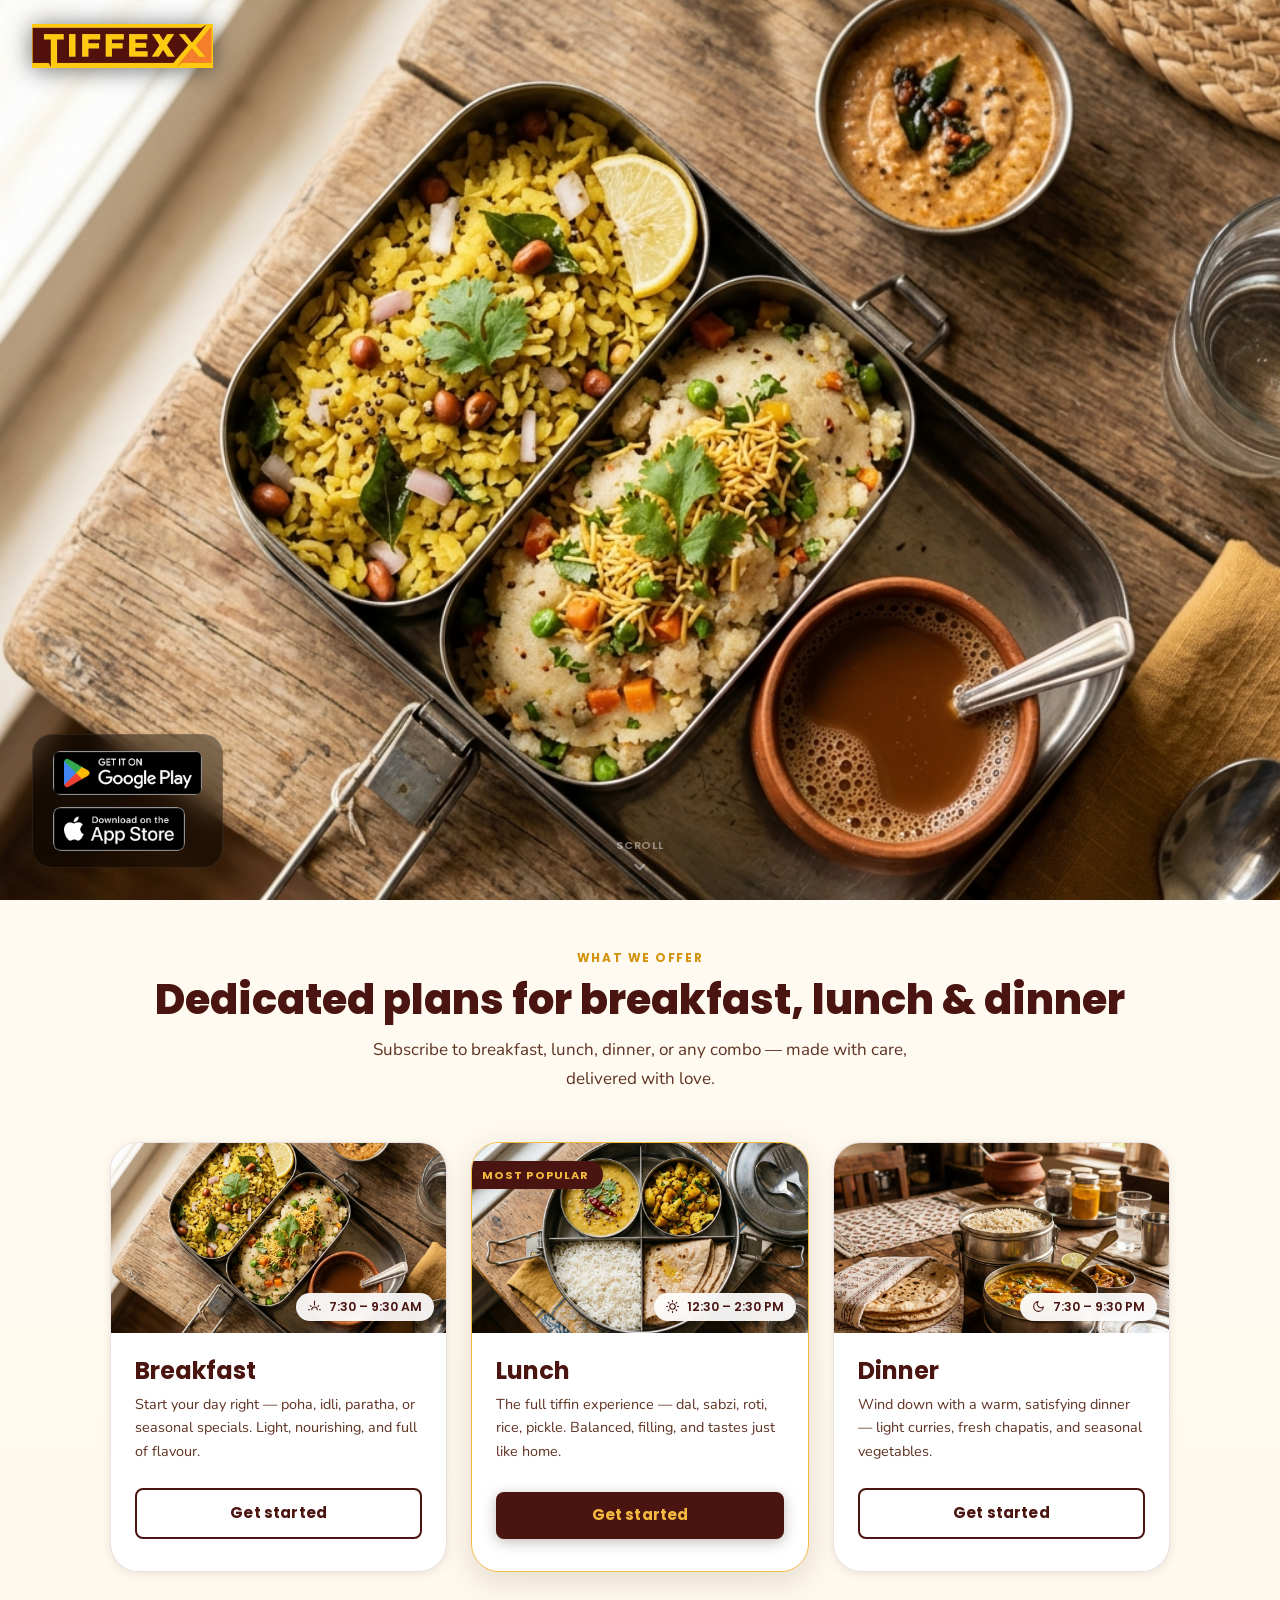
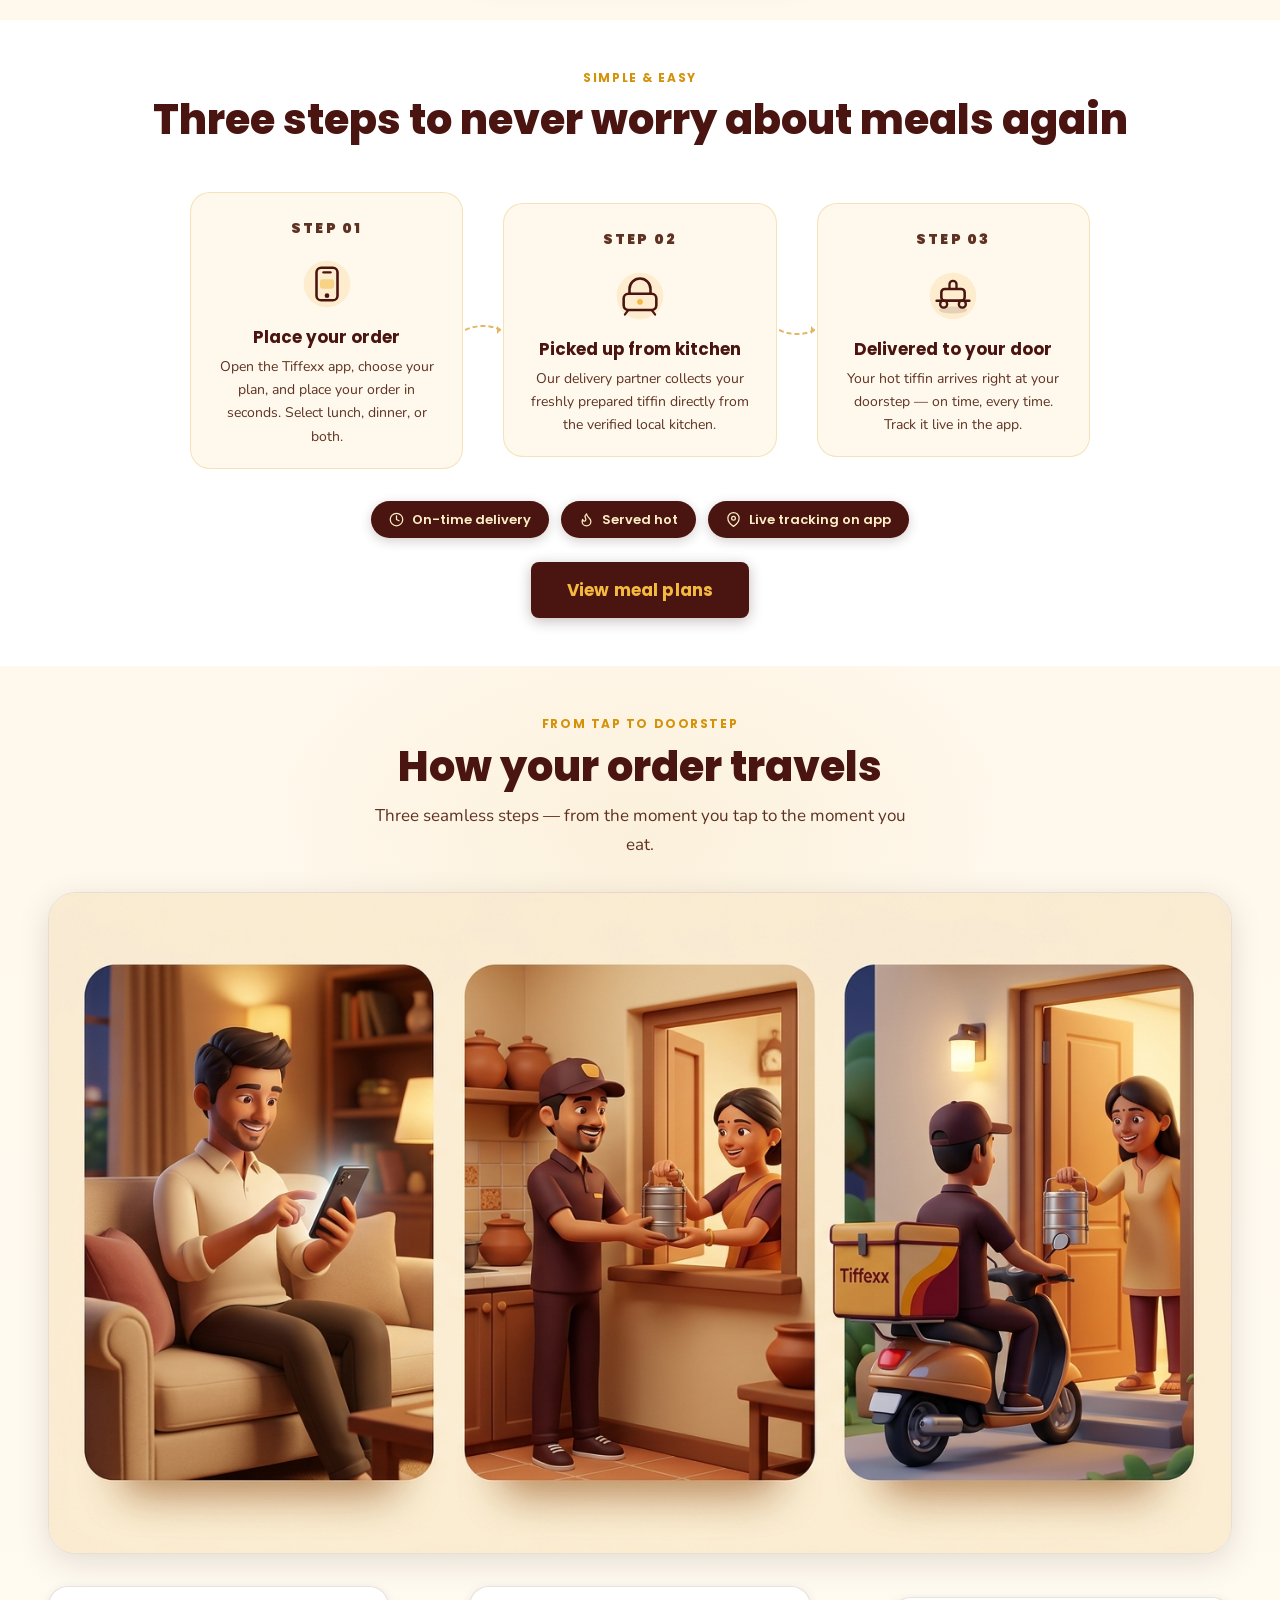
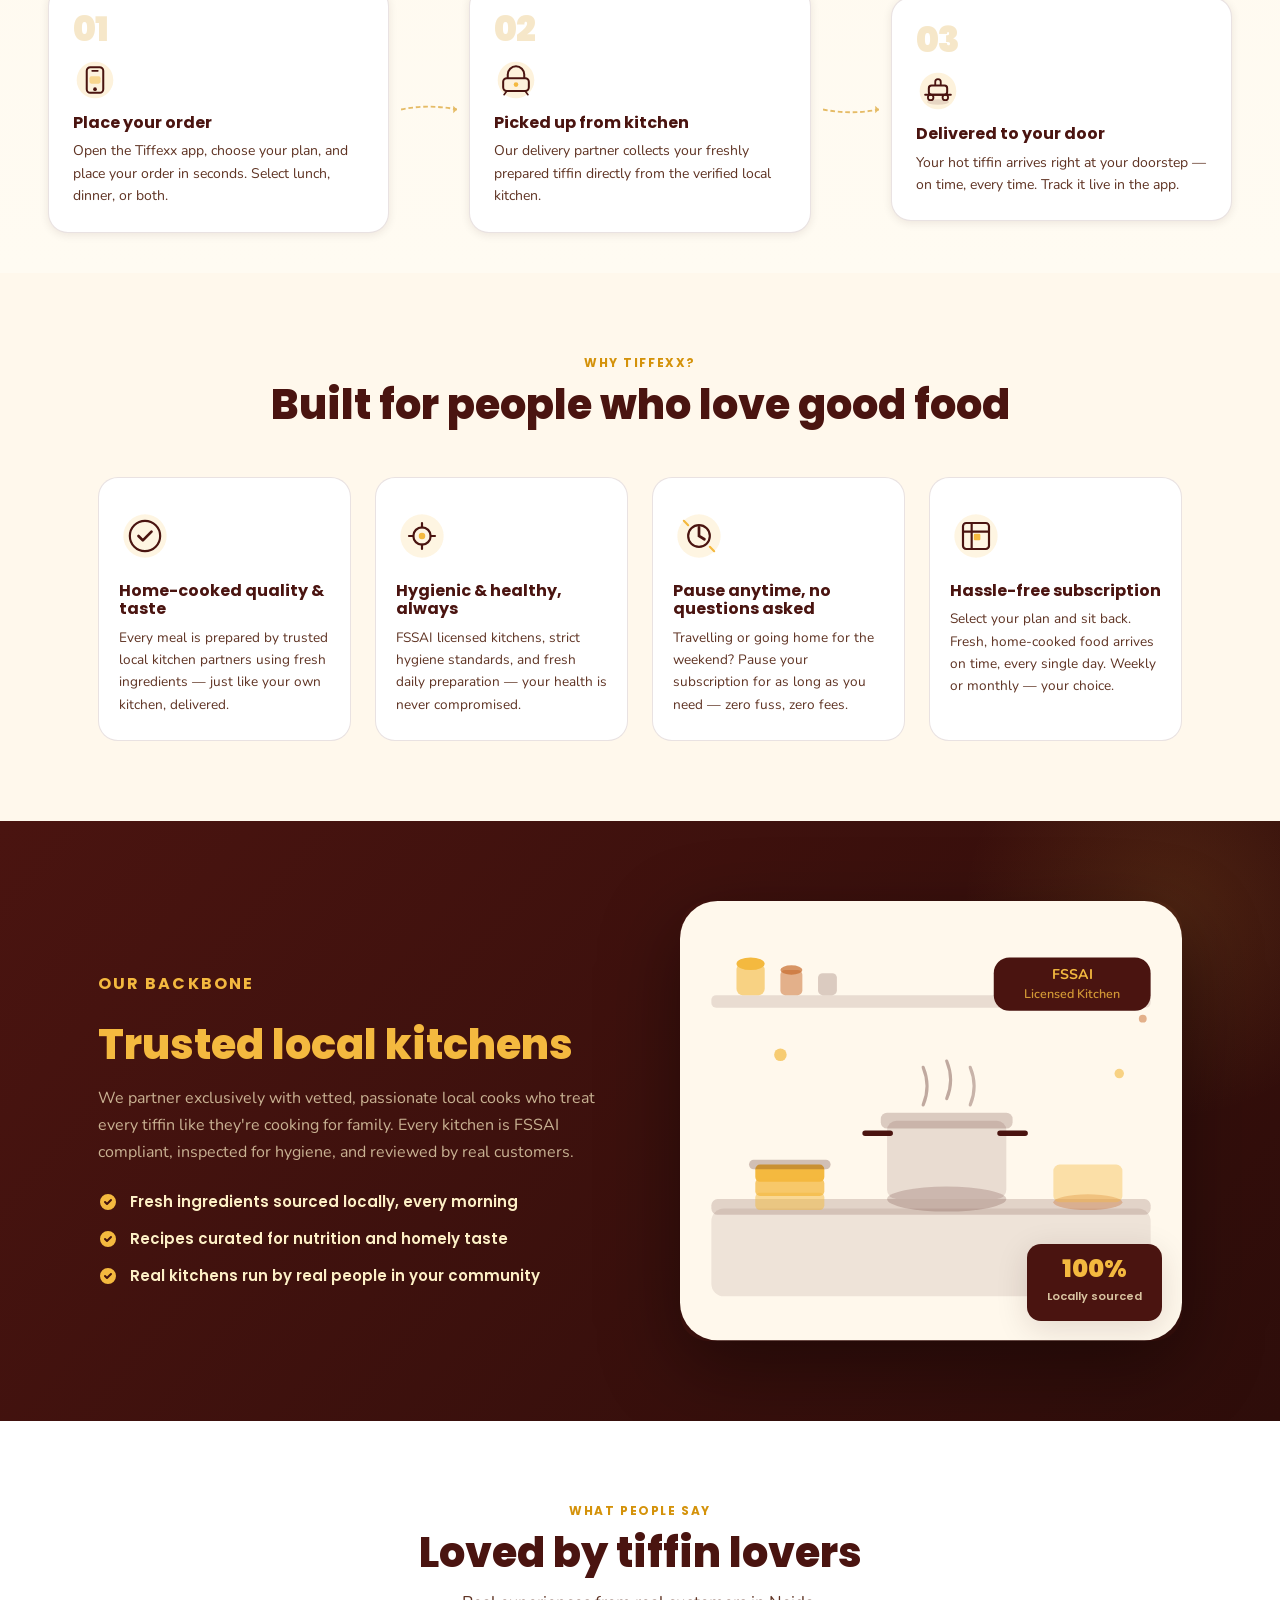
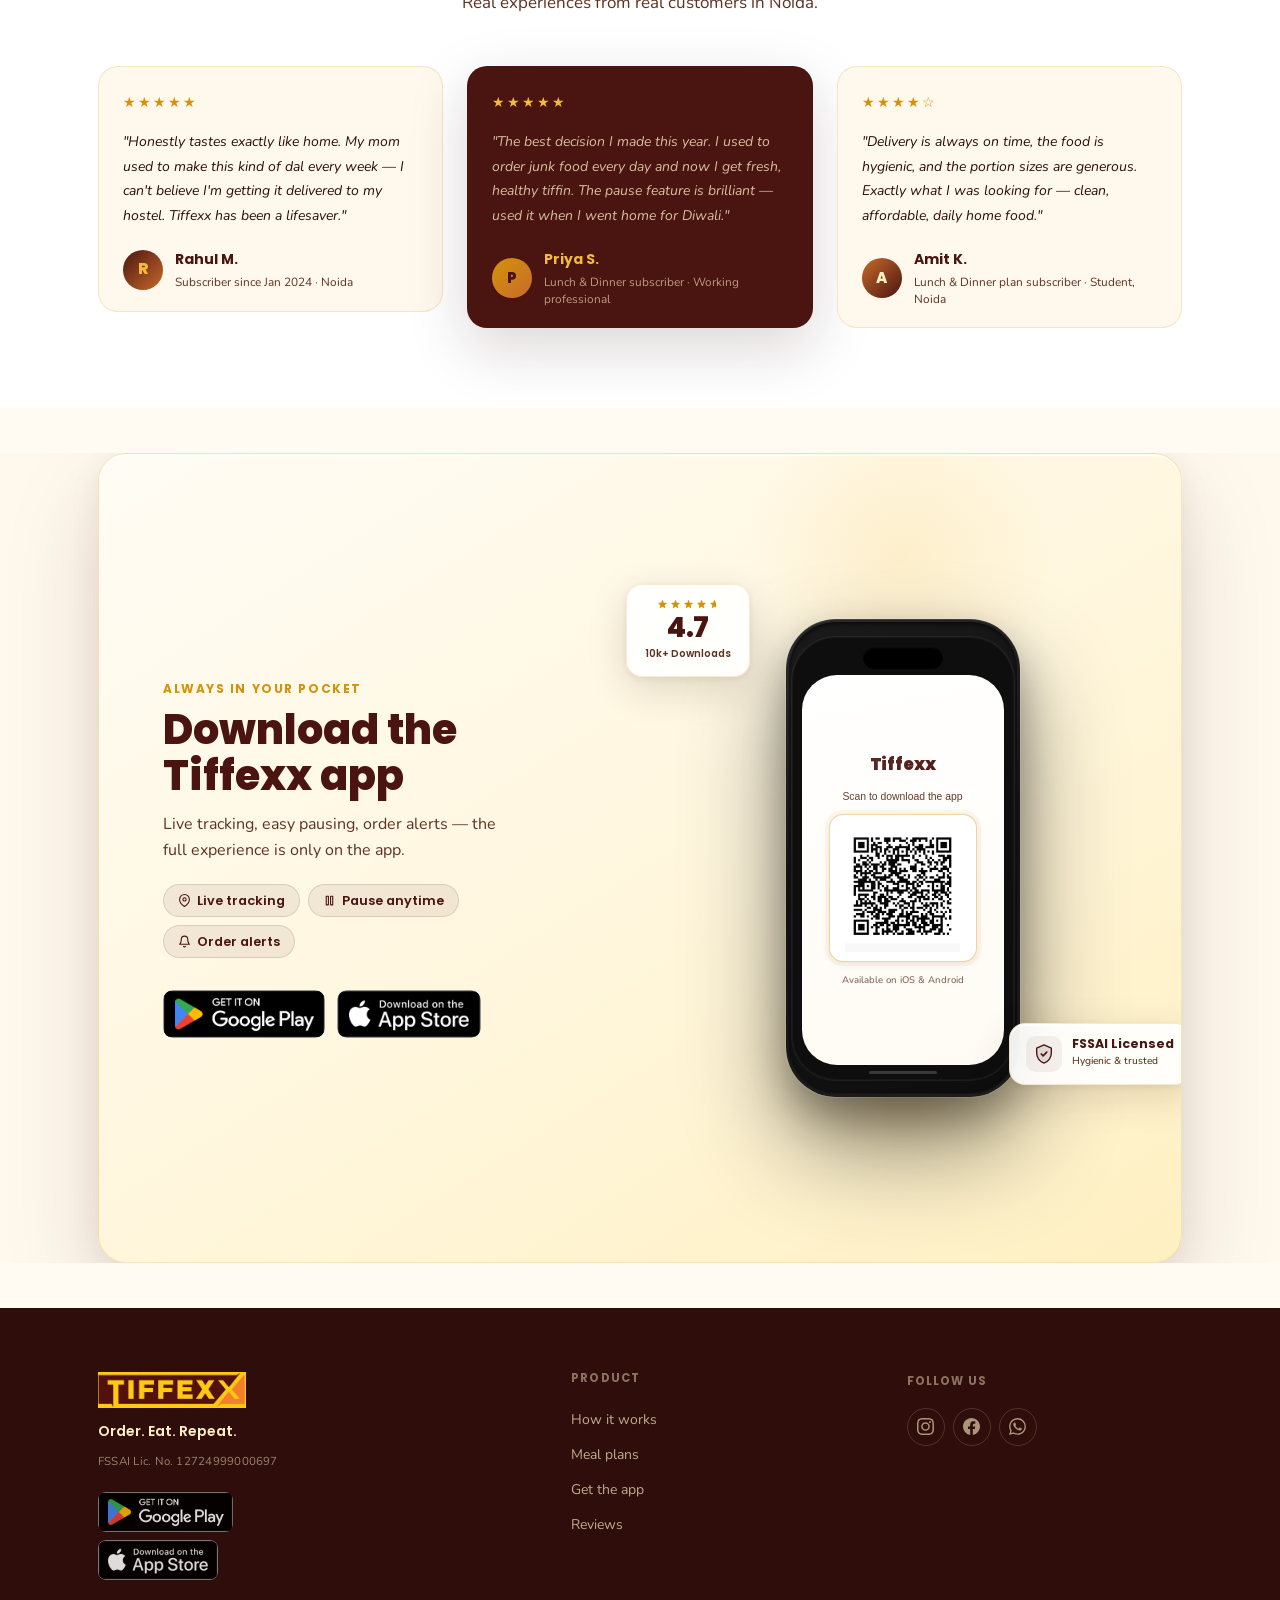
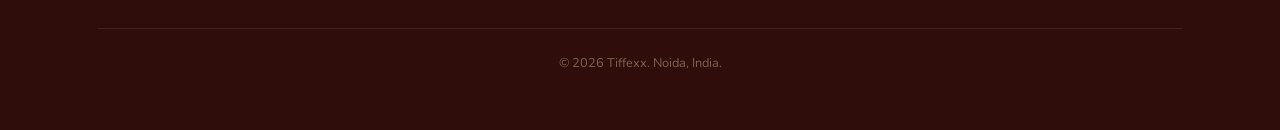
==== commit 063764cb: "add files to update" ====
--- a/index.html
+++ b/index.html
@@ -25,39 +25,39 @@
 <body>
 
   <!-- ╔══════════════════ STICKY NAVIGATION ══════════════════╗ -->
-  <header class="site-nav" id="main-nav" role="banner">
+  <!-- <header class="site-nav" id="main-nav" role="banner">
     <div class="container nav-inner">
 
       <!-- Logo / wordmark -->
-      <a href="#" class="nav-logo" aria-label="Tiffexx — go to homepage">
+      <!-- <a href="#" class="nav-logo" aria-label="Tiffexx — go to homepage">
         <img src="./assets/tiffexx-logo.png" alt="Tiffexx" class="nav-logo-img" />
-      </a>
+      </a> -->
 
       <!-- Desktop nav links -->
-      <nav aria-label="Main navigation">
+      <!-- <nav aria-label="Main navigation">
         <ul class="nav-links" id="nav-links" role="list">
           <li><a href="#plans">Meal plans</a></li>
           <li><a href="#how-it-works">How it works</a></li>
           <li><a href="#testimonials">Reviews</a></li>
           <li><a href="about.html" rel="noopener noreferrer">About</a></li>
         </ul>
-      </nav>
+      </nav> -->
 
       <!-- Desktop CTA -->
-      <div class="nav-cta" id="nav-cta">
+      <!-- <div class="nav-cta" id="nav-cta">
         <a href="#plans" class="btn btn-primary" id="nav-view-plans">View plans</a>
-      </div>
+      </div> -->
 
       <!-- Mobile hamburger -->
-      <button class="nav-hamburger" id="nav-hamburger" aria-label="Toggle navigation menu"
+      <!-- <button class="nav-hamburger" id="nav-hamburger" aria-label="Toggle navigation menu"
         aria-expanded="false" aria-controls="nav-links">
         <span aria-hidden="true"></span>
         <span aria-hidden="true"></span>
         <span aria-hidden="true"></span>
-      </button>
-
-    </div>
-  </header>
+      </button> -->
+
+    <!-- </div> -->
+  <!-- </header> -->
 
 
   <!-- ╔══════════════════ HERO ══════════════════╗ -->
@@ -69,57 +69,23 @@
       <source src="./assets/Create_a_second_premium_a.mp4" type="video/mp4" />
     </video>
 
-    <!-- Overlay -->
-    <div class="hero-overlay" aria-hidden="true"></div>
-
-    <!-- Content -->
-    <div class="hero-content">
-      <p class="hero-eyebrow">Fresh tiffins · Noida, India</p>
-
-      <h1 class="hero-headline">
-        Ghar jaisa khana,<br />
-        <em>delivered daily.</em>
-      </h1>
-
-      <p class="hero-subline">
-        Subscribe to fresh lunch &amp; dinner tiffins from FSSAI-licensed
-        local kitchens — made every morning, delivered hot to your door.
-      </p>
-
-      <div class="hero-cta-row">
-        <a href="#plans" class="btn btn-gold btn-lg" id="hero-view-plans">View meal plans</a>
-        <a href="#how-it-works" class="btn btn-outline" id="hero-how-it-works"
-          style="color:#fff; border-color:rgba(255,255,255,0.55);">See how it works</a>
-      </div>
-
-      <!-- Trust row -->
-      <div class="hero-trust" aria-label="Trust indicators">
-        <span class="hero-trust-item">
-          <!-- shield-check icon -->
-          <svg viewBox="0 0 24 24" fill="none" stroke="currentColor" stroke-width="2" stroke-linecap="round" stroke-linejoin="round" aria-hidden="true">
-            <path d="M12 22s8-4 8-10V5l-8-3-8 3v7c0 6 8 10 8 10z"/>
-            <polyline points="9 12 11 14 15 10"/>
-          </svg>
-          FSSAI Licensed
-        </span>
-        <span class="hero-trust-sep" aria-hidden="true"></span>
-        <span class="hero-trust-item">
-          <!-- flame icon -->
-          <svg viewBox="0 0 24 24" fill="none" stroke="currentColor" stroke-width="2" stroke-linecap="round" stroke-linejoin="round" aria-hidden="true">
-            <path d="M8.5 14.5A2.5 2.5 0 0011 12c0-1.38-.5-2-1-3-1.072-2.143-.224-4.054 2-6 .5 2.5 2 4.9 4 6.5 2 1.6 3 3.5 3 5.5a7 7 0 11-14 0c0-1.153.433-2.294 1-3a2.5 2.5 0 002.5 2.5z"/>
-          </svg>
-          Freshly cooked
-        </span>
-        <span class="hero-trust-sep" aria-hidden="true"></span>
-        <span class="hero-trust-item">
-          <!-- pause icon -->
-          <svg viewBox="0 0 24 24" fill="none" stroke="currentColor" stroke-width="2" stroke-linecap="round" stroke-linejoin="round" aria-hidden="true">
-            <rect x="6" y="4" width="4" height="16"/>
-            <rect x="14" y="4" width="4" height="16"/>
-          </svg>
-          Pause anytime
-        </span>
-      </div>
+    <!-- Top-left logo -->
+    <a href="#" class="hero-logo" aria-label="Tiffexx — back to top">
+      <img src="./assets/tiffexx-logo.png" alt="Tiffexx" class="hero-logo-img" />
+    </a>
+
+    <!-- Bottom-left store download buttons -->
+    <div class="hero-store-btns" aria-label="Download the Tiffexx app">
+      <a href="https://play.google.com/store/search?q=tiffexx&c=apps&hl=en_IN" target="_blank"
+        rel="noopener noreferrer" class="hero-store-link" id="hero-playstore-link"
+        aria-label="Get Tiffexx on Google Play Store">
+        <img src="./assets/playStore-img.avif" alt="Get it on Google Play" class="hero-store-img" />
+      </a>
+      <a href="https://apps.apple.com/in/app/tiffexx/id6769454054" target="_blank"
+        rel="noopener noreferrer" class="hero-store-link" id="hero-appstore-link"
+        aria-label="Download Tiffexx on the App Store">
+        <img src="./assets/appStore-img.avif" alt="Download on the App Store" class="hero-store-img" />
+      </a>
     </div>
 
     <!-- Scroll indicator -->
@@ -137,14 +103,44 @@
     <div class="container">
       <div class="section-header reveal">
         <p class="eyebrow">What we offer</p>
-        <h2 id="plans-heading">Dedicated plans for lunch &amp; dinner</h2>
-        <p class="section-sub">Subscribe to lunch, dinner, or both separately — made with care, delivered with love.</p>
+        <h2 id="plans-heading">Dedicated plans for breakfast, lunch &amp; dinner</h2>
+        <p class="section-sub">Subscribe to breakfast, lunch, dinner, or any combo — made with care, delivered with love.</p>
       </div>
 
       <div class="plans-grid">
 
+        <!-- Breakfast card -->
+        <article class="plan-card reveal" style="--delay:0s" aria-label="Breakfast subscription plan">
+
+          <div class="plan-img-wrap">
+            <img src="./assets/breakfast_tiffin.png"
+              alt="A fresh Indian breakfast tiffin with poha, idli, or paratha"
+              class="plan-img" loading="lazy" />
+            <div class="plan-time-badge" aria-label="Delivery window: 7:30 AM to 9:30 AM">
+              <!-- sunrise icon -->
+              <svg viewBox="0 0 24 24" fill="none" stroke="currentColor" stroke-width="2" stroke-linecap="round" stroke-linejoin="round" aria-hidden="true">
+                <path d="M17 18a5 5 0 00-10 0"/>
+                <line x1="12" y1="2" x2="12" y2="9"/>
+                <line x1="4.22" y1="10.22" x2="5.64" y2="11.64"/>
+                <line x1="1" y1="18" x2="3" y2="18"/>
+                <line x1="21" y1="18" x2="23" y2="18"/>
+                <line x1="18.36" y1="11.64" x2="19.78" y2="10.22"/>
+              </svg>
+              7:30 – 9:30 AM
+            </div>
+          </div>
+
+          <div class="plan-body">
+            <h3 class="plan-name">Breakfast</h3>
+            <p class="plan-desc">Start your day right — poha, idli, paratha, or seasonal specials. Light, nourishing, and full of flavour.</p>
+            <div class="plan-action">
+              <a href="#app" class="btn btn-outline btn-full" id="breakfast-get-started">Get started</a>
+            </div>
+          </div>
+        </article>
+
         <!-- Lunch card (featured / most popular) -->
-        <article class="plan-card plan-card--featured reveal" style="--delay:0s" aria-label="Lunch subscription plan">
+        <article class="plan-card plan-card--featured reveal" style="--delay:0.12s" aria-label="Lunch subscription plan">
           <span class="plan-ribbon">Most popular</span>
 
           <div class="plan-img-wrap">
@@ -174,7 +170,7 @@
         </article>
 
         <!-- Dinner card -->
-        <article class="plan-card reveal" style="--delay:0.12s" aria-label="Dinner subscription plan">
+        <article class="plan-card reveal" style="--delay:0.24s" aria-label="Dinner subscription plan">
 
           <div class="plan-img-wrap">
             <img src="./assets/dinner_tiffin.png"
@@ -217,16 +213,16 @@
         <div class="step-card reveal" style="--delay:0s">
           <p class="step-num">Step 01</p>
           <div class="step-icon" aria-hidden="true">
-            <svg viewBox="0 0 64 64" fill="none" xmlns="http://www.w3.org/2000/svg">
-              <circle cx="32" cy="32" r="28" fill="#F4B93F" fill-opacity="0.18"/>
-              <rect x="18" y="20" width="28" height="24" rx="4" stroke="#4A1410" stroke-width="2.5"/>
-              <path d="M24 28h16M24 34h10" stroke="#4A1410" stroke-width="2.5" stroke-linecap="round"/>
-              <circle cx="44" cy="20" r="6" fill="#4A1410"/>
-              <path d="M42 20l1.5 1.5L46 18" stroke="#F4B93F" stroke-width="1.5" stroke-linecap="round" stroke-linejoin="round"/>
-            </svg>
-          </div>
-          <h3>Choose your plan</h3>
-          <p>Pick lunch, dinner, or both. Choose a weekly or monthly cycle that fits your routine.</p>
+            <svg viewBox="0 0 48 48" fill="none" xmlns="http://www.w3.org/2000/svg">
+              <circle cx="24" cy="24" r="20" fill="#F4B93F" fill-opacity="0.18"/>
+              <rect x="15" y="10" width="18" height="28" rx="4" stroke="#4A1410" stroke-width="2.2"/>
+              <rect x="18" y="20" width="12" height="8" rx="2" fill="#F4B93F" fill-opacity="0.5"/>
+              <circle cx="24" cy="34" r="2" fill="#4A1410"/>
+              <path d="M21 14h6" stroke="#4A1410" stroke-width="2" stroke-linecap="round"/>
+            </svg>
+          </div>
+          <h3>Place your order</h3>
+          <p>Open the Tiffexx app, choose your plan, and place your order in seconds. Select lunch, dinner, or both.</p>
         </div>
 
         <!-- Connector -->
@@ -241,17 +237,16 @@
         <div class="step-card reveal" style="--delay:0.12s">
           <p class="step-num">Step 02</p>
           <div class="step-icon" aria-hidden="true">
-            <svg viewBox="0 0 64 64" fill="none" xmlns="http://www.w3.org/2000/svg">
-              <circle cx="32" cy="32" r="28" fill="#F4B93F" fill-opacity="0.18"/>
-              <rect x="16" y="18" width="32" height="30" rx="4" stroke="#4A1410" stroke-width="2.5"/>
-              <path d="M16 26h32" stroke="#4A1410" stroke-width="2.5"/>
-              <rect x="24" y="32" width="6" height="6" rx="1" fill="#F4B93F"/>
-              <rect x="34" y="32" width="6" height="6" rx="1" fill="#4A1410" fill-opacity="0.25"/>
-              <path d="M24 22v-6M40 22v-6" stroke="#4A1410" stroke-width="2.5" stroke-linecap="round"/>
-            </svg>
-          </div>
-          <h3>We cook fresh daily</h3>
-          <p>Our kitchen partners prepare your tiffin fresh every morning using locally sourced ingredients.</p>
+            <svg viewBox="0 0 48 48" fill="none" xmlns="http://www.w3.org/2000/svg">
+              <circle cx="24" cy="24" r="20" fill="#F4B93F" fill-opacity="0.18"/>
+              <rect x="10" y="22" width="28" height="14" rx="4" stroke="#4A1410" stroke-width="2.2"/>
+              <path d="M15 22v-4a9 9 0 0118 0v4" stroke="#4A1410" stroke-width="2.2"/>
+              <circle cx="24" cy="29" r="2.5" fill="#F4B93F"/>
+              <path d="M14 36l-3 4M34 36l3 4" stroke="#4A1410" stroke-width="1.8" stroke-linecap="round"/>
+            </svg>
+          </div>
+          <h3>Picked up from kitchen</h3>
+          <p>Our delivery partner collects your freshly prepared tiffin directly from the verified local kitchen.</p>
         </div>
 
         <!-- Connector -->
@@ -266,16 +261,18 @@
         <div class="step-card reveal" style="--delay:0.24s">
           <p class="step-num">Step 03</p>
           <div class="step-icon" aria-hidden="true">
-            <svg viewBox="0 0 64 64" fill="none" xmlns="http://www.w3.org/2000/svg">
-              <circle cx="32" cy="32" r="28" fill="#F4B93F" fill-opacity="0.18"/>
-              <rect x="14" y="28" width="36" height="18" rx="4" stroke="#4A1410" stroke-width="2.5"/>
-              <path d="M20 28V24a12 12 0 0124 0v4" stroke="#4A1410" stroke-width="2.5"/>
-              <circle cx="32" cy="37" r="3" fill="#F4B93F"/>
-              <path d="M22 46l-5 5M42 46l5 5" stroke="#4A1410" stroke-width="2" stroke-linecap="round"/>
+            <svg viewBox="0 0 48 48" fill="none" xmlns="http://www.w3.org/2000/svg">
+              <circle cx="24" cy="24" r="20" fill="#F4B93F" fill-opacity="0.18"/>
+              <ellipse cx="24" cy="36" rx="12" ry="3" fill="#4A1410" fill-opacity="0.12"/>
+              <path d="M10 28h28" stroke="#4A1410" stroke-width="2.2" stroke-linecap="round"/>
+              <rect x="14" y="18" width="20" height="10" rx="3" stroke="#4A1410" stroke-width="2.2"/>
+              <circle cx="16" cy="31" r="3" stroke="#4A1410" stroke-width="2"/>
+              <circle cx="32" cy="31" r="3" stroke="#4A1410" stroke-width="2"/>
+              <path d="M21 18v-4a3 3 0 016 0v4" stroke="#4A1410" stroke-width="2"/>
             </svg>
           </div>
           <h3>Delivered to your door</h3>
-          <p>Fresh, hot tiffin arrives on time, every day. Track it live in the app and pause whenever you need.</p>
+          <p>Your hot tiffin arrives right at your doorstep — on time, every time. Track it live in the app.</p>
         </div>
 
       </div>
@@ -304,6 +301,100 @@
 
       <div class="hiw-cta reveal" style="--delay:0.44s">
         <a href="#plans" class="btn btn-primary btn-lg" id="hiw-view-plans">View meal plans</a>
+      </div>
+    </div>
+  </section>
+
+
+  <!-- ╔══════════════════ DELIVERY JOURNEY ══════════════════╗ -->
+  <section class="journey section-pad" id="delivery-journey" aria-labelledby="journey-heading">
+    <div class="container">
+
+      <div class="section-header reveal">
+        <p class="eyebrow">From tap to doorstep</p>
+        <h2 id="journey-heading">How your order travels</h2>
+        <p class="section-sub">Three seamless steps — from the moment you tap to the moment you eat.</p>
+      </div>
+
+      <!-- Illustration strip -->
+      <div class="journey-visual reveal" style="--delay:0.1s">
+        <img
+          src="./assets/delivery-journey.jpg"
+          alt="Three-step delivery journey: customer orders on app, delivery partner picks up from kitchen, tiffin delivered at doorstep"
+          class="journey-img"
+          loading="lazy" />
+      </div>
+
+      <!-- Step cards -->
+      <div class="journey-steps">
+
+        <div class="journey-step reveal" style="--delay:0s">
+          <div class="journey-step-num">01</div>
+          <div class="journey-step-body">
+            <div class="journey-step-icon" aria-hidden="true">
+              <svg viewBox="0 0 48 48" fill="none" xmlns="http://www.w3.org/2000/svg">
+                <circle cx="24" cy="24" r="20" fill="#F4B93F" fill-opacity="0.18"/>
+                <rect x="15" y="10" width="18" height="28" rx="4" stroke="#4A1410" stroke-width="2.2"/>
+                <rect x="18" y="20" width="12" height="8" rx="2" fill="#F4B93F" fill-opacity="0.5"/>
+                <circle cx="24" cy="34" r="2" fill="#4A1410"/>
+                <path d="M21 14h6" stroke="#4A1410" stroke-width="2" stroke-linecap="round"/>
+              </svg>
+            </div>
+            <h3>Place your order</h3>
+            <p>Open the Tiffexx app, choose your plan, and place your order in seconds. Select lunch, dinner, or both.</p>
+          </div>
+        </div>
+
+        <div class="journey-connector" aria-hidden="true">
+          <svg viewBox="0 0 60 16" fill="none">
+            <path d="M0 8 Q30 2 60 8" stroke="#D4920A" stroke-width="2" stroke-dasharray="5 3"/>
+            <polygon points="56,4 60,8 56,12" fill="#D4920A"/>
+          </svg>
+        </div>
+
+        <div class="journey-step reveal" style="--delay:0.14s">
+          <div class="journey-step-num">02</div>
+          <div class="journey-step-body">
+            <div class="journey-step-icon" aria-hidden="true">
+              <svg viewBox="0 0 48 48" fill="none" xmlns="http://www.w3.org/2000/svg">
+                <circle cx="24" cy="24" r="20" fill="#F4B93F" fill-opacity="0.18"/>
+                <rect x="10" y="22" width="28" height="14" rx="4" stroke="#4A1410" stroke-width="2.2"/>
+                <path d="M15 22v-4a9 9 0 0118 0v4" stroke="#4A1410" stroke-width="2.2"/>
+                <circle cx="24" cy="29" r="2.5" fill="#F4B93F"/>
+                <path d="M14 36l-3 4M34 36l3 4" stroke="#4A1410" stroke-width="1.8" stroke-linecap="round"/>
+              </svg>
+            </div>
+            <h3>Picked up from kitchen</h3>
+            <p>Our delivery partner collects your freshly prepared tiffin directly from the verified local kitchen.</p>
+          </div>
+        </div>
+
+        <div class="journey-connector" aria-hidden="true">
+          <svg viewBox="0 0 60 16" fill="none">
+            <path d="M0 8 Q30 14 60 8" stroke="#D4920A" stroke-width="2" stroke-dasharray="5 3"/>
+            <polygon points="56,4 60,8 56,12" fill="#D4920A"/>
+          </svg>
+        </div>
+
+        <div class="journey-step reveal" style="--delay:0.28s">
+          <div class="journey-step-num">03</div>
+          <div class="journey-step-body">
+            <div class="journey-step-icon" aria-hidden="true">
+              <svg viewBox="0 0 48 48" fill="none" xmlns="http://www.w3.org/2000/svg">
+                <circle cx="24" cy="24" r="20" fill="#F4B93F" fill-opacity="0.18"/>
+                <ellipse cx="24" cy="36" rx="12" ry="3" fill="#4A1410" fill-opacity="0.12"/>
+                <path d="M10 28h28" stroke="#4A1410" stroke-width="2.2" stroke-linecap="round"/>
+                <rect x="14" y="18" width="20" height="10" rx="3" stroke="#4A1410" stroke-width="2.2"/>
+                <circle cx="16" cy="31" r="3" stroke="#4A1410" stroke-width="2"/>
+                <circle cx="32" cy="31" r="3" stroke="#4A1410" stroke-width="2"/>
+                <path d="M21 18v-4a3 3 0 016 0v4" stroke="#4A1410" stroke-width="2"/>
+              </svg>
+            </div>
+            <h3>Delivered to your door</h3>
+            <p>Your hot tiffin arrives right at your doorstep — on time, every time. Track it live in the app.</p>
+          </div>
+        </div>
+
       </div>
     </div>
   </section>
@@ -544,37 +635,43 @@
           </div>
         </div>
 
-        <!-- Right: phone mock with QR -->
+        <!-- Right: premium phone showcase -->
         <div class="app-right" aria-label="Phone showing QR code to download the Tiffexx app">
 
-          <!-- Floating badges -->
-          <div class="app-float-badge app-float-badge--a" aria-hidden="true">
-            <div class="float-badge-icon">
-              <svg viewBox="0 0 24 24" fill="none" stroke="currentColor" stroke-width="2" stroke-linecap="round" stroke-linejoin="round" aria-hidden="true">
-                <polygon points="12 2 15.09 8.26 22 9.27 17 14.14 18.18 21.02 12 17.77 5.82 21.02 7 14.14 2 9.27 8.91 8.26 12 2"/>
-              </svg>
-            </div>
-            <div>
-              <div class="float-badge-title">4.7 Rating</div>
-              <div class="float-badge-sub">10k+ Downloads</div>
-            </div>
-          </div>
-
-          <div class="app-float-badge app-float-badge--b" aria-hidden="true">
-            <div class="float-badge-icon">
-              <svg viewBox="0 0 24 24" fill="none" stroke="currentColor" stroke-width="2" stroke-linecap="round" stroke-linejoin="round" aria-hidden="true">
-                <path d="M12 22s8-4 8-10V5l-8-3-8 3v7c0 6 8 10 8 10z"/>
-              </svg>
-            </div>
-            <div>
-              <div class="float-badge-title">FSSAI Licensed</div>
-              <div class="float-badge-sub">Hygienic &amp; trusted</div>
-            </div>
-          </div>
-
-          <!-- Phone frame -->
+          <!-- Rating trust badge -->
+          <div class="trust-badge trust-badge--rating" aria-hidden="true">
+            <div class="trust-badge__stars">
+              <svg viewBox="0 0 20 20" fill="currentColor" aria-hidden="true"><path d="M9.049 2.927c.3-.921 1.603-.921 1.902 0l1.07 3.292a1 1 0 00.95.69h3.462c.969 0 1.371 1.24.588 1.81l-2.8 2.034a1 1 0 00-.364 1.118l1.07 3.292c.3.921-.755 1.688-1.54 1.118l-2.8-2.034a1 1 0 00-1.175 0l-2.8 2.034c-.784.57-1.838-.197-1.539-1.118l1.07-3.292a1 1 0 00-.364-1.118L2.98 8.72c-.783-.57-.38-1.81.588-1.81h3.461a1 1 0 00.951-.69l1.07-3.292z"/></svg>
+              <svg viewBox="0 0 20 20" fill="currentColor" aria-hidden="true"><path d="M9.049 2.927c.3-.921 1.603-.921 1.902 0l1.07 3.292a1 1 0 00.95.69h3.462c.969 0 1.371 1.24.588 1.81l-2.8 2.034a1 1 0 00-.364 1.118l1.07 3.292c.3.921-.755 1.688-1.54 1.118l-2.8-2.034a1 1 0 00-1.175 0l-2.8 2.034c-.784.57-1.838-.197-1.539-1.118l1.07-3.292a1 1 0 00-.364-1.118L2.98 8.72c-.783-.57-.38-1.81.588-1.81h3.461a1 1 0 00.951-.69l1.07-3.292z"/></svg>
+              <svg viewBox="0 0 20 20" fill="currentColor" aria-hidden="true"><path d="M9.049 2.927c.3-.921 1.603-.921 1.902 0l1.07 3.292a1 1 0 00.95.69h3.462c.969 0 1.371 1.24.588 1.81l-2.8 2.034a1 1 0 00-.364 1.118l1.07 3.292c.3.921-.755 1.688-1.54 1.118l-2.8-2.034a1 1 0 00-1.175 0l-2.8 2.034c-.784.57-1.838-.197-1.539-1.118l1.07-3.292a1 1 0 00-.364-1.118L2.98 8.72c-.783-.57-.38-1.81.588-1.81h3.461a1 1 0 00.951-.69l1.07-3.292z"/></svg>
+              <svg viewBox="0 0 20 20" fill="currentColor" aria-hidden="true"><path d="M9.049 2.927c.3-.921 1.603-.921 1.902 0l1.07 3.292a1 1 0 00.95.69h3.462c.969 0 1.371 1.24.588 1.81l-2.8 2.034a1 1 0 00-.364 1.118l1.07 3.292c.3.921-.755 1.688-1.54 1.118l-2.8-2.034a1 1 0 00-1.175 0l-2.8 2.034c-.784.57-1.838-.197-1.539-1.118l1.07-3.292a1 1 0 00-.364-1.118L2.98 8.72c-.783-.57-.38-1.81.588-1.81h3.461a1 1 0 00.951-.69l1.07-3.292z"/></svg>
+              <svg viewBox="0 0 20 20" fill="currentColor" class="star-half-wrap" aria-hidden="true"><defs><linearGradient id="half-star"><stop offset="70%" stop-color="currentColor"/><stop offset="70%" stop-color="transparent"/></linearGradient></defs><path fill="url(#half-star)" d="M9.049 2.927c.3-.921 1.603-.921 1.902 0l1.07 3.292a1 1 0 00.95.69h3.462c.969 0 1.371 1.24.588 1.81l-2.8 2.034a1 1 0 00-.364 1.118l1.07 3.292c.3.921-.755 1.688-1.54 1.118l-2.8-2.034a1 1 0 00-1.175 0l-2.8 2.034c-.784.57-1.838-.197-1.539-1.118l1.07-3.292a1 1 0 00-.364-1.118L2.98 8.72c-.783-.57-.38-1.81.588-1.81h3.461a1 1 0 00.951-.69l1.07-3.292z"/></svg>
+            </div>
+            <div class="trust-badge__score">4.7</div>
+            <div class="trust-badge__label">10k+ Downloads</div>
+          </div>
+
+          <!-- FSSAI trust badge -->
+          <div class="trust-badge trust-badge--fssai" aria-hidden="true">
+            <div class="trust-badge__shield">
+              <svg viewBox="0 0 24 24" fill="none" aria-hidden="true">
+                <path d="M12 2L4 5.5V11c0 4.97 3.4 9.63 8 10.93C16.6 20.63 20 15.97 20 11V5.5L12 2z" fill="rgba(74,20,16,0.10)" stroke="#4A1410" stroke-width="1.5" stroke-linejoin="round"/>
+                <path d="M9 12l2 2 4-4" stroke="#4A1410" stroke-width="1.8" stroke-linecap="round" stroke-linejoin="round"/>
+              </svg>
+            </div>
+            <div class="trust-badge__text">
+              <div class="trust-badge__title">FSSAI Licensed</div>
+              <div class="trust-badge__sub">Hygienic &amp; trusted</div>
+            </div>
+          </div>
+
+          <!-- Premium phone mockup -->
           <div class="phone-wrap">
             <div class="phone-glow" aria-hidden="true"></div>
+            <!-- Outer shell gives the raised rim / bezel depth -->
+            <div class="phone-shell" aria-hidden="true">
+              <div class="phone-shell__rim"></div>
+            </div>
             <div class="phone-frame">
               <div class="phone-island" aria-hidden="true"></div>
               <div class="phone-screen">
@@ -585,45 +682,16 @@
                     <img src="./assets/qr-code.jpeg" alt="QR code — scan to download the Tiffexx app" class="qr-img" />
                   </div>
                   <p class="qr-sub">Available on iOS &amp; Android</p>
-                  <div class="qr-stores">
-                    <a href="https://play.google.com/store/search?q=tiffexx&c=apps&hl=en_IN"
-                      target="_blank" rel="noopener noreferrer" class="qr-store-btn"
-                      aria-label="Get it on Google Play">
-                      <svg class="s-icon" viewBox="0 0 24 24" xmlns="http://www.w3.org/2000/svg" aria-hidden="true">
-                        <path d="M3.18 23.76a2 2 0 001.07-.32l10.84-6.27-2.8-2.8-9.11 9.39zm-1.44-20.5A2 2 0 001.5 5v14a2 2 0 00.24.93l9.5-9.5-9.5-9.17zm18.07 8.65l-2.35-1.36-3.13 3.13 3.13 3.14 2.38-1.38a2 2 0 000-3.53zm-16.5 10.57l9.11-9.1-2.8-2.82-6.31 12z" fill="url(#gp1)"/>
-                        <defs>
-                          <linearGradient id="gp1" x1="0" y1="0" x2="1" y2="1">
-                            <stop offset="0%" stop-color="#EA4335"/>
-                            <stop offset="33%" stop-color="#FBBC05"/>
-                            <stop offset="66%" stop-color="#34A853"/>
-                            <stop offset="100%" stop-color="#4285F4"/>
-                          </linearGradient>
-                        </defs>
-                      </svg>
-                      <div class="s-btn-text">
-                        <span class="s-btn-sub">GET IT ON</span>
-                        <span class="s-btn-name">Google Play</span>
-                      </div>
-                    </a>
-                    <a href="https://apps.apple.com/in/app/tiffexx/id6769454054"
-                      target="_blank" rel="noopener noreferrer" class="qr-store-btn"
-                      aria-label="Download on the App Store">
-                      <svg class="s-icon" viewBox="0 0 24 24" xmlns="http://www.w3.org/2000/svg" aria-hidden="true">
-                        <path d="M18.71 19.5c-.83 1.24-1.71 2.45-3.05 2.47-1.34.03-1.77-.79-3.29-.79-1.53 0-2 .77-3.27.82-1.31.05-2.3-1.32-3.14-2.53C4.25 17 2.94 12.45 4.7 9.39c.87-1.52 2.43-2.48 4.12-2.51 1.28-.02 2.5.87 3.29.87.78 0 2.26-1.07 3.8-.91.65.03 2.47.26 3.64 1.98-.09.06-2.17 1.28-2.15 3.81.03 3.02 2.65 4.03 2.68 4.04-.03.07-.42 1.44-1.38 2.83M13 3.5c.73-.83 1.94-1.46 2.94-1.5.13 1.17-.34 2.35-1.04 3.19-.69.85-1.83 1.51-2.95 1.42-.15-1.15.41-2.35 1.05-3.11z" fill="#fff"/>
-                      </svg>
-                      <div class="s-btn-text">
-                        <span class="s-btn-sub">Download on the</span>
-                        <span class="s-btn-name">App Store</span>
-                      </div>
-                    </a>
-                  </div>
                 </div>
+                <!-- specular highlight / screen sheen -->
+                <div class="phone-sheen" aria-hidden="true"></div>
               </div>
               <div class="phone-bar" aria-hidden="true"></div>
             </div>
           </div>
 
         </div>
+
       </div>
     </div>
   </section>
@@ -635,8 +703,8 @@
       <div class="footer-grid">
 
         <!-- Brand column -->
-        <div>
-          <a href="#" aria-label="Tiffexx — back to top">
+        <div class="footer-brand-col">
+          <a href="#" class="footer-logo-anchor" aria-label="Tiffexx — back to top">
             <img src="./assets/tiffexx-logo.png" alt="Tiffexx" class="footer-brand-logo" />
           </a>
           <p class="footer-tagline">Order. Eat. Repeat.</p>
@@ -654,36 +722,9 @@
               <img src="./assets/appStore-img.avif" alt="Download on the App Store" class="footer-store-img" />
             </a>
           </div>
-
-          <div>
-            <p class="footer-social-label">Follow us</p>
-            <div class="footer-social-icons" role="list">
-              <a href="https://www.instagram.com/tiffexx.com_?igsh=NDgzaXIwbHMwcnF2"
-                target="_blank" rel="noopener noreferrer" class="social-icon-btn"
-                aria-label="Follow Tiffexx on Instagram" role="listitem">
-                <svg viewBox="0 0 24 24" fill="currentColor" aria-hidden="true">
-                  <path d="M12 2.163c3.204 0 3.584.012 4.85.07 3.252.148 4.771 1.691 4.919 4.919.058 1.265.069 1.645.069 4.849 0 3.205-.012 3.584-.069 4.849-.149 3.225-1.664 4.771-4.919 4.919-1.266.058-1.644.07-4.85.07-3.204 0-3.584-.012-4.849-.07-3.26-.149-4.771-1.699-4.919-4.92-.058-1.265-.07-1.644-.07-4.849 0-3.204.013-3.583.07-4.849.149-3.227 1.664-4.771 4.919-4.919 1.266-.057 1.645-.069 4.849-.069zM12 0C8.741 0 8.333.014 7.053.072 2.695.272.273 2.69.073 7.052.014 8.333 0 8.741 0 12c0 3.259.014 3.668.072 4.948.2 4.358 2.618 6.78 6.98 6.98C8.333 23.986 8.741 24 12 24c3.259 0 3.668-.014 4.948-.072 4.354-.2 6.782-2.618 6.979-6.98.059-1.28.073-1.689.073-4.948 0-3.259-.014-3.667-.072-4.947-.196-4.354-2.617-6.78-6.979-6.98C15.668.014 15.259 0 12 0zm0 5.838a6.162 6.162 0 100 12.324 6.162 6.162 0 000-12.324zM12 16a4 4 0 110-8 4 4 0 010 8zm6.406-11.845a1.44 1.44 0 100 2.881 1.44 1.44 0 000-2.881z"/>
-                </svg>
-              </a>
-              <a href="https://www.facebook.com/p/Tiffexx-61584848297200/"
-                target="_blank" rel="noopener noreferrer" class="social-icon-btn"
-                aria-label="Follow Tiffexx on Facebook" role="listitem">
-                <svg viewBox="0 0 24 24" fill="currentColor" aria-hidden="true">
-                  <path d="M24 12.073c0-6.627-5.373-12-12-12s-12 5.373-12 12c0 5.99 4.388 10.954 10.125 11.854v-8.385H7.078v-3.47h3.047V9.43c0-3.007 1.792-4.669 4.533-4.669 1.312 0 2.686.235 2.686.235v2.953H15.83c-1.491 0-1.956.925-1.956 1.874v2.25h3.328l-.532 3.47h-2.796v8.385C19.612 23.027 24 18.062 24 12.073z"/>
-                </svg>
-              </a>
-              <a href="https://wa.me/919217049217"
-                target="_blank" rel="noopener noreferrer" class="social-icon-btn"
-                aria-label="Contact Tiffexx on WhatsApp" role="listitem">
-                <svg viewBox="0 0 24 24" fill="currentColor" aria-hidden="true">
-                  <path d="M17.472 14.382c-.297-.149-1.758-.867-2.03-.967-.273-.099-.471-.148-.67.15-.197.297-.767.966-.94 1.164-.173.199-.347.223-.644.075-.297-.15-1.255-.463-2.39-1.475-.883-.788-1.48-1.761-1.653-2.059-.173-.297-.018-.458.13-.606.134-.133.298-.347.446-.52.149-.174.198-.298.298-.497.099-.198.05-.371-.025-.52-.075-.149-.669-1.612-.916-2.207-.242-.579-.487-.5-.669-.51-.173-.008-.371-.01-.57-.01-.198 0-.52.074-.792.372-.272.297-1.04 1.016-1.04 2.479 0 1.462 1.065 2.875 1.213 3.074.149.198 2.096 3.2 5.077 4.487.709.306 1.262.489 1.694.625.712.227 1.36.195 1.871.118.571-.085 1.758-.719 2.006-1.413.248-.694.248-1.289.173-1.413-.074-.124-.272-.198-.57-.347m-5.421 7.403h-.004a9.87 9.87 0 01-5.031-1.378l-.361-.214-3.741.982.998-3.648-.235-.374a9.86 9.86 0 01-1.51-5.26c.001-5.45 4.436-9.884 9.888-9.884 2.64 0 5.122 1.03 6.988 2.898a9.825 9.825 0 012.893 6.994c-.003 5.45-4.437 9.884-9.885 9.884m8.413-18.297A11.815 11.815 0 0012.05 0C5.495 0 .16 5.335.157 11.892c0 2.096.547 4.142 1.588 5.945L.057 24l6.305-1.654a11.882 11.882 0 005.683 1.448h.005c6.554 0 11.89-5.335 11.893-11.893a11.821 11.821 0 00-3.48-8.413z"/>
-                </svg>
-              </a>
-            </div>
-          </div>
-        </div>
-
-        <!-- Product -->
+        </div>
+
+        <!-- Product column -->
         <nav class="footer-nav-col" aria-label="Product links">
           <h4>Product</h4>
           <a href="#how-it-works">How it works</a>
@@ -692,30 +733,39 @@
           <a href="#testimonials">Reviews</a>
         </nav>
 
-        <!-- Company -->
-        <nav class="footer-nav-col" aria-label="Company links">
-          <h4>Company</h4>
-          <a href="about.html" rel="noopener noreferrer">About Tiffexx</a>
-          <a href="about.html#partner-heading" rel="noopener noreferrer">Kitchen partners</a>
-          <a href="about.html#contact" rel="noopener noreferrer">Contact us</a>
-        </nav>
-
-        <!-- Legal -->
-        <nav class="footer-nav-col" aria-label="Legal links">
-          <h4>Legal</h4>
-          <a href="privacy.html" rel="noopener noreferrer">Privacy policy</a>
-          <a href="terms.html">Terms of service</a>
-        </nav>
+        <!-- Follow Us column -->
+        <div class="footer-social-col">
+          <p class="footer-social-heading">Follow Us</p>
+          <div class="footer-social-icons" role="list">
+            <a href="https://www.instagram.com/tiffexx.com_?igsh=NDgzaXIwbHMwcnF2"
+              target="_blank" rel="noopener noreferrer" class="social-icon-btn"
+              aria-label="Follow Tiffexx on Instagram" role="listitem">
+              <svg viewBox="0 0 24 24" fill="currentColor" aria-hidden="true">
+                <path d="M12 2.163c3.204 0 3.584.012 4.85.07 3.252.148 4.771 1.691 4.919 4.919.058 1.265.069 1.645.069 4.849 0 3.205-.012 3.584-.069 4.849-.149 3.225-1.664 4.771-4.919 4.919-1.266.058-1.644.07-4.85.07-3.204 0-3.584-.012-4.849-.07-3.26-.149-4.771-1.699-4.919-4.92-.058-1.265-.07-1.644-.07-4.849 0-3.204.013-3.583.07-4.849.149-3.227 1.664-4.771 4.919-4.919 1.266-.057 1.645-.069 4.849-.069zM12 0C8.741 0 8.333.014 7.053.072 2.695.272.273 2.69.073 7.052.014 8.333 0 8.741 0 12c0 3.259.014 3.668.072 4.948.2 4.358 2.618 6.78 6.98 6.98C8.333 23.986 8.741 24 12 24c3.259 0 3.668-.014 4.948-.072 4.354-.2 6.782-2.618 6.979-6.98.059-1.28.073-1.689.073-4.948 0-3.259-.014-3.667-.072-4.947-.196-4.354-2.617-6.78-6.979-6.98C15.668.014 15.259 0 12 0zm0 5.838a6.162 6.162 0 100 12.324 6.162 6.162 0 000-12.324zM12 16a4 4 0 110-8 4 4 0 010 8zm6.406-11.845a1.44 1.44 0 100 2.881 1.44 1.44 0 000-2.881z"/>
+              </svg>
+            </a>
+            <a href="https://www.facebook.com/p/Tiffexx-61584848297200/"
+              target="_blank" rel="noopener noreferrer" class="social-icon-btn"
+              aria-label="Follow Tiffexx on Facebook" role="listitem">
+              <svg viewBox="0 0 24 24" fill="currentColor" aria-hidden="true">
+                <path d="M24 12.073c0-6.627-5.373-12-12-12s-12 5.373-12 12c0 5.99 4.388 10.954 10.125 11.854v-8.385H7.078v-3.47h3.047V9.43c0-3.007 1.792-4.669 4.533-4.669 1.312 0 2.686.235 2.686.235v2.953H15.83c-1.491 0-1.956.925-1.956 1.874v2.25h3.328l-.532 3.47h-2.796v8.385C19.612 23.027 24 18.062 24 12.073z"/>
+              </svg>
+            </a>
+            <a href="https://wa.me/919217049217"
+              target="_blank" rel="noopener noreferrer" class="social-icon-btn"
+              aria-label="Contact Tiffexx on WhatsApp" role="listitem">
+              <svg viewBox="0 0 24 24" fill="currentColor" aria-hidden="true">
+                <path d="M17.472 14.382c-.297-.149-1.758-.867-2.03-.967-.273-.099-.471-.148-.67.15-.197.297-.767.966-.94 1.164-.173.199-.347.223-.644.075-.297-.15-1.255-.463-2.39-1.475-.883-.788-1.48-1.761-1.653-2.059-.173-.297-.018-.458.13-.606.134-.133.298-.347.446-.52.149-.174.198-.298.298-.497.099-.198.05-.371-.025-.52-.075-.149-.669-1.612-.916-2.207-.242-.579-.487-.5-.669-.51-.173-.008-.371-.01-.57-.01-.198 0-.52.074-.792.372-.272.297-1.04 1.016-1.04 2.479 0 1.462 1.065 2.875 1.213 3.074.149.198 2.096 3.2 5.077 4.487.709.306 1.262.489 1.694.625.712.227 1.36.195 1.871.118.571-.085 1.758-.719 2.006-1.413.248-.694.248-1.289.173-1.413-.074-.124-.272-.198-.57-.347m-5.421 7.403h-.004a9.87 9.87 0 01-5.031-1.378l-.361-.214-3.741.982.998-3.648-.235-.374a9.86 9.86 0 01-1.51-5.26c.001-5.45 4.436-9.884 9.888-9.884 2.64 0 5.122 1.03 6.988 2.898a9.825 9.825 0 012.893 6.994c-.003 5.45-4.437 9.884-9.885 9.884m8.413-18.297A11.815 11.815 0 0012.05 0C5.495 0 .16 5.335.157 11.892c0 2.096.547 4.142 1.588 5.945L.057 24l6.305-1.654a11.882 11.882 0 005.683 1.448h.005c6.554 0 11.89-5.335 11.893-11.893a11.821 11.821 0 00-3.48-8.413z"/>
+              </svg>
+            </a>
+          </div>
+        </div>
 
       </div>
 
       <!-- Bottom bar -->
       <div class="footer-bottom">
         <p class="footer-copy">© 2026 Tiffexx. Noida, India.</p>
-        <div class="footer-legal" aria-label="Legal links">
-          <a href="privacy.html" rel="noopener noreferrer">Privacy</a>
-          <a href="terms.html">Terms</a>
-        </div>
       </div>
     </div>
   </footer>
@@ -741,34 +791,6 @@
     }, { threshold: 0.1, rootMargin: '0px 0px -40px 0px' });
     revealEls.forEach(el => revealObs.observe(el));
 
-    // ── Nav: shadow on scroll ────────────────────────────────────────
-    const nav = document.getElementById('main-nav');
-    window.addEventListener('scroll', () => {
-      nav.classList.toggle('scrolled', window.scrollY > 20);
-    }, { passive: true });
-
-    // ── Mobile hamburger ────────────────────────────────────────────
-    const hamburger = document.getElementById('nav-hamburger');
-    const navLinks  = document.getElementById('nav-links');
-    const navCta    = document.getElementById('nav-cta');
-
-    hamburger.addEventListener('click', () => {
-      const isOpen = hamburger.classList.toggle('open');
-      hamburger.setAttribute('aria-expanded', String(isOpen));
-      navLinks.classList.toggle('mobile-open', isOpen);
-      navCta.classList.toggle('mobile-open', isOpen);
-    });
-
-    // Close menu when a nav link is clicked
-    navLinks.querySelectorAll('a').forEach(a => {
-      a.addEventListener('click', () => {
-        hamburger.classList.remove('open');
-        hamburger.setAttribute('aria-expanded', 'false');
-        navLinks.classList.remove('mobile-open');
-        navCta.classList.remove('mobile-open');
-      });
-    });
-
     // ── Smooth scroll ───────────────────────────────────────────────
     document.querySelectorAll('a[href^="#"]').forEach(link => {
       link.addEventListener('click', e => {
@@ -777,8 +799,7 @@
         const target = document.querySelector(href);
         if (target) {
           e.preventDefault();
-          const navHeight = document.getElementById('main-nav').offsetHeight;
-          const top = target.getBoundingClientRect().top + window.scrollY - navHeight - 8;
+          const top = target.getBoundingClientRect().top + window.scrollY - 8;
           window.scrollTo({ top, behavior: 'smooth' });
         }
       });
--- a/styles.css
+++ b/styles.css
@@ -100,7 +100,7 @@
   line-height: 1.65;
   overflow-x: hidden;
   -webkit-font-smoothing: antialiased;
-  padding-top: var(--nav-h); /* offset for sticky nav */
+
 }
 
 h1, h2, h3, h4, h5 {
@@ -380,8 +380,8 @@
 .hero {
   position: relative;
   width: 100%;
-  min-height: 82vh;
-  max-height: 920px;
+  height: 100vh;
+  min-height: 100vh;
   overflow: hidden;
   display: flex;
   align-items: center;
@@ -538,11 +538,226 @@
 }
 
 @media (max-width: 600px) {
-  .hero { min-height: 78vh; }
+  .hero { min-height: 100vh; }
   .hero-trust-sep { display: none; }
   .hero-trust { gap: var(--sp-3); }
   .hero-cta-row { flex-direction: column; width: 100%; }
   .hero-cta-row .btn { width: 100%; }
+}
+
+/* Hero top-left logo */
+.hero-logo {
+  position: absolute;
+  top: var(--sp-6);
+  left: var(--sp-8);
+  z-index: 3;
+  display: inline-flex;
+  align-items: center;
+  animation: heroFadeUp 0.7s var(--ease) both;
+  transition: opacity var(--dur-base) var(--ease), transform var(--dur-base) var(--ease);
+}
+
+.hero-logo:hover {
+  opacity: 0.85;
+  transform: scale(1.03);
+}
+
+.hero-logo-img {
+  height: 44px;
+  width: auto;
+  display: block;
+  /* drop-shadow so the logo reads clearly over any video frame */
+  filter: drop-shadow(0 2px 12px rgba(0, 0, 0, 0.55));
+}
+
+@media (max-width: 600px) {
+  .hero-logo { top: var(--sp-4); left: var(--sp-5); }
+  .hero-logo-img { height: 36px; }
+}
+
+/* Hero bottom-left store buttons */
+.hero-store-btns {
+  position: absolute;
+  bottom: var(--sp-8);
+  left: var(--sp-8);
+  z-index: 3;
+  display: flex;
+  flex-direction: column;
+  gap: var(--sp-3);
+  animation: heroFadeUp 0.9s 0.3s var(--ease) both;
+  padding: var(--sp-4) var(--sp-5);
+  background: rgba(0, 0, 0, 0.40);
+  backdrop-filter: blur(12px);
+  -webkit-backdrop-filter: blur(12px);
+  border-radius: var(--r-lg);
+  border: 1px solid rgba(255, 255, 255, 0.08);
+}
+
+.hero-store-link {
+  display: block;
+  line-height: 0;  /* removes phantom whitespace below img */
+  transition: transform var(--dur-base) var(--ease), filter var(--dur-base) var(--ease);
+}
+
+.hero-store-link:hover {
+  transform: translateY(-2px) scale(1.04);
+  filter: brightness(1.08);
+}
+
+.hero-store-img {
+  display: block;
+  height: 44px;
+  width: auto;
+  border-radius: 8px;     /* soft corners on the image itself */
+  /* removes any white background baked into the badge */
+  background: transparent;
+}
+
+@media (max-width: 600px) {
+  .hero-store-btns {
+    bottom: var(--sp-16);
+    left: var(--sp-5);
+    flex-direction: row;
+    gap: var(--sp-2);
+    padding: var(--sp-3) var(--sp-4);
+  }
+  .hero-store-img { height: 38px; }
+}
+
+
+/* ═══════════════════════════════════════════════════════════════════════
+   DELIVERY JOURNEY
+═══════════════════════════════════════════════════════════════════════ */
+.journey {
+  background: linear-gradient(180deg, var(--c-gold-pale) 0%, var(--c-cream) 100%);
+  position: relative;
+  overflow: hidden;
+  width: 100vw;
+  margin-left: calc(50% - 50vw);
+  padding: var(--sp-12) 0 var(--sp-10);   /* was: var(--sp-16) 0 var(--sp-12); */
+}
+
+/* soft warm glow */
+.journey::before {
+  content: '';
+  position: absolute;
+  top: -80px; left: 50%;
+  transform: translateX(-50%);
+  width: 800px; height: 500px;
+  background: radial-gradient(ellipse at center, rgba(212,146,10,0.08) 0%, transparent 70%);
+  pointer-events: none;
+}
+
+/* container */
+.journey .container {
+  max-width: 100%;
+  padding: 0 var(--sp-12);
+  width: 100%;
+  position: relative;
+  z-index: 1;
+}
+
+/* heading overrides */
+.journey .section-header { margin-bottom: var(--sp-8); }
+.journey .section-header h2      { color: var(--c-maroon); }
+.journey .section-header .eyebrow { color: var(--c-gold); opacity: 1; }
+.journey .section-header p        { color: var(--c-text-muted); }
+
+/* ── Illustration ────────────────────────────────────── */
+.journey-visual {
+  width: 100%;
+  border-radius: var(--r-xl);
+  overflow: hidden;
+  box-shadow: var(--sh-md);
+  border: 1.5px solid var(--c-border);
+  margin-bottom: var(--sp-8);
+}
+.journey-img {
+  width: 100%;
+  display: block;
+  /* show full image at natural ratio — no cropping */
+  height: auto;
+  object-fit: contain;
+}
+
+/* ── Step cards ──────────────────────────────────────── */
+.journey-steps {
+  display: grid;
+  grid-template-columns: 1fr auto 1fr auto 1fr;
+  align-items: center;
+  gap: 0;
+  width: 100%;
+}
+
+.journey-step {
+  background: var(--c-surface);
+  border: 1.5px solid var(--c-border);
+  border-radius: var(--r-lg);
+  padding: var(--sp-6) var(--sp-6);
+  box-shadow: var(--sh-sm);
+  transition: transform  var(--dur-base) var(--ease),
+              box-shadow var(--dur-base) var(--ease),
+              border-color var(--dur-base) var(--ease);
+}
+.journey-step:hover {
+  transform: translateY(-4px);
+  box-shadow: var(--sh-md);
+  border-color: var(--c-border-gold);
+}
+
+.journey-step-num {
+  font-family: 'Poppins', sans-serif;
+  font-size: 2.2rem;
+  font-weight: 900;
+  line-height: 1;
+  color: rgba(212,146,10,0.22);
+  margin-bottom: var(--sp-3);
+  letter-spacing: -0.03em;
+}
+
+.journey-step-icon {
+  width: 44px; height: 44px;
+  margin-bottom: var(--sp-3);
+}
+.journey-step-icon svg { width: 100%; height: 100%; }
+
+.journey-step-body h3 {
+  color: var(--c-maroon);
+  font-size: 1rem;
+  margin-bottom: var(--sp-2);
+}
+.journey-step-body p {
+  color: var(--c-text-muted);
+  font-size: 0.875rem;
+  line-height: 1.6;
+}
+
+/* Connectors between cards */
+.journey-connector {
+  display: flex;
+  align-items: center;
+  justify-content: center;
+  padding: 0 var(--sp-3);
+  opacity: 0.6;
+}
+.journey-connector svg { width: 56px; height: auto; }
+
+@media (max-width: 900px) {
+  .journey .container { padding: 0 var(--sp-6); }
+}
+
+@media (max-width: 767px) {
+  .journey { padding: var(--sp-8) 0; }   /* was: var(--sp-12) 0; */
+  .journey .container { padding: 0 var(--sp-5); }
+  .journey-steps {
+    grid-template-columns: 1fr;
+    gap: var(--sp-4);
+  }
+  .journey-connector {
+    transform: rotate(90deg);
+    padding: var(--sp-1) 0;
+  }
+  .journey-step-num { font-size: 1.6rem; }
 }
 
 
@@ -555,9 +770,9 @@
 
 .plans-grid {
   display: grid;
-  grid-template-columns: repeat(2, 1fr);
-  gap: var(--sp-8);
-  max-width: 860px;
+  grid-template-columns: repeat(3, 1fr);
+  gap: var(--sp-6);
+  max-width: 1060px;
   margin: 0 auto;
 }
 
@@ -614,7 +829,7 @@
 .plan-img-wrap {
   position: relative;
   overflow: hidden;
-  height: 230px;
+  height: 190px;
   flex-shrink: 0;
 }
 .plan-img {
@@ -673,13 +888,22 @@
   margin-top: auto;
 }
 
+.plans.section-pad { padding: var(--sp-12) 0; }
+
+@media (max-width: 900px) {
+  .plans-grid {
+    grid-template-columns: repeat(2, 1fr);
+    max-width: 640px;
+  }
+}
+
 @media (max-width: 640px) {
   .plans-grid {
     grid-template-columns: 1fr;
     max-width: 420px;
   }
   .plan-card--featured { order: -1; }
-  .plan-img-wrap { height: 200px; }
+  .plan-img-wrap { height: 170px; }
 }
 
 
@@ -688,6 +912,7 @@
 ═══════════════════════════════════════════════════════════════════════ */
 .how-it-works {
   background: var(--c-surface);
+  padding: var(--sp-12) 0;
 }
 
 .steps-row {
@@ -703,7 +928,7 @@
   background: var(--c-surface-warm);
   border: 1.5px solid rgba(212, 146, 10, 0.22);
   border-radius: var(--r-lg);
-  padding: var(--sp-8) var(--sp-6) var(--sp-6);
+  padding: var(--sp-6) var(--sp-5) var(--sp-5);
   text-align: center;
   transition: transform var(--dur-slow) var(--ease), box-shadow var(--dur-slow) var(--ease);
   display: flex;
@@ -726,9 +951,9 @@
 }
 
 .step-icon {
-  width: 68px;
-  height: 68px;
-  margin: 0 auto var(--sp-5);
+  width: 56px;
+  height: 56px;
+  margin: 0 auto var(--sp-4);
   display: flex;
   align-items: center;
   justify-content: center;
@@ -760,7 +985,7 @@
   flex-wrap: wrap;
   justify-content: center;
   gap: var(--sp-3);
-  margin-top: var(--sp-12);
+  margin-top: var(--sp-8);
 }
 .guarantee-pill {
   display: inline-flex;
@@ -785,7 +1010,7 @@
 .hiw-cta {
   display: flex;
   justify-content: center;
-  margin-top: var(--sp-10);
+  margin-top: var(--sp-6);
 }
 
 @media (max-width: 860px) {
@@ -1030,29 +1255,51 @@
 /* ═══════════════════════════════════════════════════════════════════════
    APP DOWNLOAD SECTION
 ═══════════════════════════════════════════════════════════════════════ */
-.app-section { background: var(--c-gold-pale); padding: var(--sp-20) 0; }
+.app-section {
+  background: var(--c-gold-pale);
+  height: 90vh;
+  margin-top: 5vh;
+  margin-bottom: 5vh;
+  display: flex;
+  align-items: center;
+  overflow: hidden;
+}
 
 .app-card {
-  background: linear-gradient(135deg, #FFF8EC 0%, #FFF0CE 50%, #FFEAB2 100%);
+  background: linear-gradient(148deg, #FFFCF5 0%, #FFF6DC 55%, #FFF0C2 100%);
   border-radius: var(--r-xl);
-  border: 1.5px solid rgba(212, 146, 10, 0.28);
-  box-shadow: var(--sh-xl);
+  border: 1px solid rgba(212, 146, 10, 0.22);
+  box-shadow:
+    0 2px 0 rgba(255,255,255,0.9) inset,
+    0 40px 100px rgba(44,14,10,0.13),
+    0 8px 32px rgba(44,14,10,0.07);
   display: grid;
   grid-template-columns: 1fr 1fr;
   align-items: center;
   overflow: hidden;
   position: relative;
-}
+  height: 100%;
+  box-sizing: border-box;
+}
+.app-section .container {
+  height: 100%;
+  display: flex;
+  flex-direction: column;
+  justify-content: center;
+}
+
+/* Subtle ambient orb behind content */
 .app-card::before {
   content: '';
   position: absolute;
-  top: -80px; right: 160px;
-  width: 280px; height: 280px;
-  background: radial-gradient(circle, rgba(244,185,63,0.2) 0%, transparent 70%);
+  top: -60px; right: 120px;
+  width: 320px; height: 320px;
+  background: radial-gradient(circle, rgba(244,185,63,0.14) 0%, transparent 68%);
   border-radius: 50%;
   pointer-events: none;
 }
 
+/* ── Left column ── */
 .app-left {
   padding: var(--sp-16) var(--sp-12) var(--sp-16) var(--sp-16);
   position: relative; z-index: 2;
@@ -1084,9 +1331,9 @@
   display: inline-flex;
   align-items: center;
   gap: 6px;
-  background: rgba(74,20,16,0.08);
+  background: rgba(74,20,16,0.07);
   color: var(--c-maroon);
-  border: 1px solid rgba(74,20,16,0.14);
+  border: 1px solid rgba(74,20,16,0.13);
   border-radius: var(--r-pill);
   padding: 5px 14px;
   font-family: 'Poppins', sans-serif;
@@ -1118,120 +1365,132 @@
   border-radius: 9px;
 }
 
-/* Right: Phone mock */
+/* ── Right column: phone showcase ── */
 .app-right {
   position: relative;
   display: flex;
   justify-content: center;
-  align-items: flex-end;
-  padding: var(--sp-8) var(--sp-10) 0 var(--sp-5);
+  align-items: center;
+  padding: var(--sp-10) var(--sp-8) var(--sp-10) var(--sp-4);
   height: 100%;
-  min-height: 420px;
   z-index: 2;
   overflow: visible;
 }
 
-.app-float-badge {
-  position: absolute;
-  display: flex;
-  align-items: center;
-  gap: var(--sp-3);
-  background: var(--c-surface);
-  border-radius: var(--r-md);
-  padding: 10px 14px;
-  box-shadow: var(--sh-md);
-  border: 1px solid rgba(212,146,10,0.22);
-  animation: floatBadge 3.5s ease-in-out infinite;
-  z-index: 10;
-}
-.app-float-badge--a { top: 24px; left: -10px; animation-delay: 0s; }
-.app-float-badge--b { top: 108px; right: -10px; animation-delay: 1.6s; }
-
-@keyframes floatBadge {
-  0%, 100% { transform: translateY(0); }
-  50%       { transform: translateY(-6px); }
-}
-
-.float-badge-icon {
-  width: 32px; height: 32px;
-  border-radius: var(--r-sm);
-  background: var(--c-gold-pale);
-  display: flex; align-items: center; justify-content: center;
-  flex-shrink: 0;
-}
-.float-badge-icon svg { width: 18px; height: 18px; color: var(--c-maroon); }
-.float-badge-title {
-  font-family: 'Poppins', sans-serif;
-  font-weight: 700;
-  font-size: 0.8rem;
-  color: var(--c-maroon);
-  line-height: 1.2;
-}
-.float-badge-sub {
-  font-size: 0.68rem;
-  color: var(--c-text-muted);
-  font-weight: 500;
-}
-
-/* Phone frame */
+/* ── Premium phone mockup ── */
 .phone-wrap {
   position: relative;
   display: flex;
   justify-content: center;
-  align-items: flex-end;
-}
+  align-items: center;
+}
+
+/* Ambient glow beneath the phone */
 .phone-glow {
   position: absolute;
-  bottom: -20px; left: 50%;
+  bottom: -30px; left: 50%;
   transform: translateX(-50%);
-  width: 240px; height: 240px;
-  background: radial-gradient(ellipse at 50% 80%, rgba(244,185,63,0.4), transparent 65%);
-  filter: blur(22px);
+  width: 260px; height: 200px;
+  background: radial-gradient(ellipse at 50% 90%,
+    rgba(212,146,10,0.30) 0%,
+    rgba(244,185,63,0.12) 45%,
+    transparent 70%);
+  filter: blur(28px);
   border-radius: 50%;
-  animation: glowPulse 4s ease-in-out infinite;
+  pointer-events: none;
+  animation: glowPulse 4.5s ease-in-out infinite;
 }
 @keyframes glowPulse {
-  0%,100% { opacity: 0.55; transform: translateX(-50%) scale(1); }
-  50%      { opacity: 0.9; transform: translateX(-50%) scale(1.08); }
-}
+  0%,100% { opacity: 0.6; transform: translateX(-50%) scale(1); }
+  50%      { opacity: 1;   transform: translateX(-50%) scale(1.06); }
+}
+
+/* Outer shell — creates the raised titanium-style rim */
+.phone-shell {
+  position: absolute;
+  width: 234px;
+  height: 478px;
+  border-radius: 50px;
+  background: linear-gradient(160deg, #2a2a2a 0%, #111 50%, #1e1e1e 100%);
+  box-shadow:
+    0 0 0 1px rgba(255,255,255,0.10),
+    0 50px 100px rgba(0,0,0,0.45),
+    0 20px 40px rgba(0,0,0,0.30),
+    inset 0 1px 0 rgba(255,255,255,0.12);
+  z-index: 1;
+}
+.phone-shell__rim {
+  position: absolute;
+  inset: 3px;
+  border-radius: 47px;
+  background: linear-gradient(145deg, #1a1a1a 0%, #0d0d0d 100%);
+  box-shadow: inset 0 2px 4px rgba(0,0,0,0.6), inset 0 -1px 0 rgba(255,255,255,0.04);
+}
+
+/* Inner frame — sits on top of shell */
 .phone-frame {
-  width: 218px;
-  background: #181818;
-  border-radius: 42px;
-  padding: 10px 10px 5px;
-  box-shadow: 0 40px 80px rgba(0,0,0,0.32), 0 0 0 1px rgba(255,255,255,0.07), inset 0 0 0 1px rgba(255,255,255,0.04);
-  position: relative; z-index: 2; margin-top: 20px;
+  width: 222px;
+  background: #0e0e0e;
+  border-radius: 44px;
+  padding: 10px 10px 6px;
+  position: relative;
+  z-index: 2;
+  margin-top: 0;
+  /* Side button gleam */
+  box-shadow:
+    0 0 0 1px rgba(255,255,255,0.06),
+    inset 0 0 0 1px rgba(255,255,255,0.04);
 }
 .phone-island {
-  width: 76px; height: 20px;
-  background: #0A0A0A;
+  width: 80px; height: 22px;
+  background: #000;
   border-radius: 50px;
-  margin: 0 auto 5px;
+  margin: 0 auto 6px;
+  box-shadow: inset 0 1px 2px rgba(255,255,255,0.06);
 }
 .phone-screen {
-  background: var(--c-surface);
-  border-radius: 33px;
+  background: #fff;
+  border-radius: 35px;
   overflow: hidden;
-  height: 400px;
-}
+  height: 390px;
+  position: relative;
+}
+
+/* Specular sheen across screen */
+.phone-sheen {
+  position: absolute;
+  inset: 0;
+  border-radius: 35px;
+  background: linear-gradient(
+    135deg,
+    rgba(255,255,255,0.18) 0%,
+    rgba(255,255,255,0.04) 40%,
+    transparent 60%
+  );
+  pointer-events: none;
+  z-index: 10;
+}
+
+/* QR screen content */
 .qr-screen {
   height: 100%;
   display: flex; flex-direction: column;
   align-items: center; justify-content: center;
-  padding: 18px 16px; gap: 9px;
+  padding: 18px 16px; gap: 10px;
   background: linear-gradient(170deg, #fff 0%, #FFFBF4 100%);
 }
 .qr-logo {
   font-family: 'Poppins', sans-serif;
   font-weight: 900;
-  font-size: 1rem;
+  font-size: 1.05rem;
   color: var(--c-maroon);
+  letter-spacing: -0.01em;
 }
 .qr-label {
   font-family: 'Poppins', sans-serif;
-  font-weight: 600;
-  font-size: 0.68rem;
-  color: var(--c-maroon-soft);
+  font-weight: 500;
+  font-size: 0.65rem;
+  color: var(--c-text-muted);
   text-align: center;
   line-height: 1.5;
 }
@@ -1239,55 +1498,154 @@
   background: #fff;
   border-radius: 14px;
   padding: 9px;
-  border: 2px solid rgba(212,146,10,0.45);
-  box-shadow: 0 4px 16px rgba(44,14,10,0.10);
-}
-.qr-img { width: 130px; height: 130px; border-radius: 7px; object-fit: contain; }
+  border: 1.5px solid rgba(212,146,10,0.40);
+  box-shadow:
+    0 2px 8px rgba(44,14,10,0.08),
+    0 0 0 4px rgba(212,146,10,0.06);
+}
+.qr-img { width: 128px; height: 128px; border-radius: 7px; object-fit: contain; display: block; }
 .qr-sub {
-  font-size: 0.62rem;
+  font-size: 0.6rem;
   color: var(--c-text-muted);
   font-weight: 600;
   text-align: center;
-}
-.qr-stores { display: flex; gap: 6px; width: 100%; }
-.qr-store-btn {
-  display: inline-flex;
-  align-items: center;
-  gap: 5px;
-  background: #1A1A1A;
-  border-radius: 9px;
-  padding: 6px 9px;
-  flex: 1;
-  text-decoration: none;
-  transition: background 0.2s ease, transform 0.2s ease;
-  cursor: pointer;
-}
-.qr-store-btn:hover { background: #2a2a2a; transform: scale(1.03); }
-.qr-store-btn .s-icon { width: 16px; height: 16px; flex-shrink: 0; }
-.s-btn-text { display: flex; flex-direction: column; line-height: 1.2; }
-.s-btn-sub { font-size: 0.4rem; font-weight: 600; color: rgba(255,255,255,0.6); text-transform: uppercase; letter-spacing: 0.03em; }
-.s-btn-name { font-size: 0.58rem; font-weight: 800; color: #fff; white-space: nowrap; }
-.phone-bar { width: 64px; height: 3px; background: rgba(255,255,255,0.22); border-radius: 2px; margin: 5px auto 0; }
-
-/* App section responsive */
+  opacity: 0.7;
+}
+.phone-bar {
+  width: 68px; height: 3px;
+  background: rgba(255,255,255,0.18);
+  border-radius: 2px;
+  margin: 6px auto 0;
+}
+
+/* ── Premium trust badges ── */
+.trust-badge {
+  position: absolute;
+  z-index: 12;
+  background: rgba(255,255,255,0.92);
+  backdrop-filter: blur(14px) saturate(160%);
+  -webkit-backdrop-filter: blur(14px) saturate(160%);
+  border: 1px solid rgba(212,146,10,0.18);
+  box-shadow:
+    0 2px 0 rgba(255,255,255,0.95) inset,
+    0 12px 40px rgba(44,14,10,0.14),
+    0 2px 8px rgba(44,14,10,0.07);
+  border-radius: 16px;
+  animation: floatBadge 3.8s ease-in-out infinite;
+}
+@keyframes floatBadge {
+  0%, 100% { transform: translateY(0px);  }
+  50%       { transform: translateY(-7px); }
+}
+
+/* Rating badge — left of phone, upper area */
+.trust-badge--rating {
+  left: -14px;
+  top: 16%;
+  padding: 14px 18px;
+  display: flex;
+  flex-direction: column;
+  align-items: center;
+  gap: 4px;
+  min-width: 100px;
+  animation-delay: 0s;
+}
+.trust-badge__stars {
+  display: flex;
+  gap: 2px;
+  color: var(--c-gold);
+}
+.trust-badge__stars svg {
+  width: 11px; height: 11px;
+}
+.trust-badge__score {
+  font-family: 'Poppins', sans-serif;
+  font-weight: 800;
+  font-size: 1.75rem;
+  line-height: 1;
+  color: var(--c-maroon);
+  letter-spacing: -0.02em;
+}
+.trust-badge__label {
+  font-family: 'Poppins', sans-serif;
+  font-size: 0.62rem;
+  font-weight: 600;
+  color: var(--c-text-muted);
+  white-space: nowrap;
+}
+
+/* FSSAI badge — right of phone, lower area */
+.trust-badge--fssai {
+  right: -10px;
+  bottom: 22%;
+  padding: 12px 16px;
+  display: flex;
+  align-items: center;
+  gap: 10px;
+  animation-delay: 1.9s;
+}
+.trust-badge__shield {
+  width: 36px; height: 36px;
+  display: flex; align-items: center; justify-content: center;
+  background: rgba(74,20,16,0.06);
+  border-radius: 10px;
+  flex-shrink: 0;
+}
+.trust-badge__shield svg { width: 22px; height: 22px; }
+.trust-badge__text { display: flex; flex-direction: column; gap: 1px; }
+.trust-badge__title {
+  font-family: 'Poppins', sans-serif;
+  font-weight: 700;
+  font-size: 0.78rem;
+  color: var(--c-maroon);
+  line-height: 1.2;
+  white-space: nowrap;
+}
+.trust-badge__sub {
+  font-size: 0.64rem;
+  font-weight: 500;
+  color: var(--c-text-muted);
+  white-space: nowrap;
+}
+
+/* Keep old classes inert (unused, but harmless) */
+.app-float-badge, .float-badge-icon, .float-badge-title, .float-badge-sub { display: none; }
+.qr-stores, .qr-store-btn, .s-btn-text, .s-btn-sub, .s-btn-name { display: none; }
+
+/* ── Responsive ── */
 @media (max-width: 860px) {
   .app-card { grid-template-columns: 1fr; }
   .app-left { padding: var(--sp-12) var(--sp-8) var(--sp-8); text-align: center; }
   .app-sub { max-width: 100%; margin-left: auto; margin-right: auto; }
   .app-chips { justify-content: center; }
   .app-store-btns { justify-content: center; }
-  .app-right { min-height: 340px; padding: 0 var(--sp-6) var(--sp-12); justify-content: center; }
-  .app-float-badge--a { top: 10px; left: 10px; }
-  .app-float-badge--b { top: 10px; right: 10px; }
-  .phone-frame { width: 195px; }
-  .phone-screen { height: 365px; }
+  .app-right { min-height: 380px; padding: var(--sp-4) var(--sp-6) var(--sp-12); justify-content: center; }
+  .phone-shell { width: 210px; height: 430px; border-radius: 46px; }
+  .phone-shell__rim { border-radius: 43px; }
+  .phone-frame { width: 200px; border-radius: 40px; }
+  .phone-screen { height: 355px; border-radius: 32px; }
+  .phone-sheen { border-radius: 32px; }
   .qr-img { width: 112px; height: 112px; }
+  .trust-badge--rating { left: 4px; top: 12px; }
+  .trust-badge--fssai { right: 4px; bottom: 12px; }
+  /* Release fixed height */
+  .app-section {
+    height: auto;
+    min-height: unset;
+    padding: var(--sp-10) 0;
+    margin-top: 5vh;
+    margin-bottom: 5vh;
+  }
+  .app-section .container { height: auto; }
+  .app-card { height: auto; }
 }
 @media (max-width: 480px) {
   .app-left { padding: var(--sp-8) var(--sp-5) var(--sp-6); }
   .app-store-btns { flex-direction: column; align-items: stretch; }
   .store-badge-link { width: 100%; justify-content: center; }
-}
+  .trust-badge { display: none; }
+}
+
 
 
 /* ═══════════════════════════════════════════════════════════════════════
@@ -1296,56 +1654,52 @@
 .footer {
   background: var(--c-maroon-deep);
   color: rgba(253,240,198,0.75);
-  padding: var(--sp-16) 0 var(--sp-8);
-}
-
+  padding: var(--sp-16) 0 var(--sp-10);
+}
+
+/* ── 3-column grid: Brand | Product | Follow Us ── */
 .footer-grid {
   display: grid;
-  grid-template-columns: 1.4fr 1fr 1fr 1fr;
-  gap: var(--sp-10);
+  grid-template-columns: 1.5fr 1fr 1fr;
+  gap: 60px;
   margin-bottom: var(--sp-12);
+  align-items: start;
 }
 
 /* Brand column */
-.footer-brand-logo { height: 32px; width: auto; margin-bottom: var(--sp-3); filter: brightness(0) invert(1) opacity(0.88); }
-.footer-tagline { font-family: 'Poppins', sans-serif; font-weight: 600; font-size: 0.875rem; color: var(--c-gold-light); margin-bottom: var(--sp-2); }
-.footer-fssai { font-size: 0.72rem; color: rgba(253,240,198,0.52); margin-bottom: var(--sp-5); letter-spacing: 0.02em; }
-.footer-store-btns { display: flex; flex-direction: column; gap: var(--sp-2); margin-bottom: var(--sp-5); }
-.footer-store-link { display: inline-flex; border-radius: 8px; overflow: hidden; opacity: 0.85; transition: opacity var(--dur-base) var(--ease), transform var(--dur-base) var(--ease); width: fit-content; }
+.footer-brand-col { display: flex; flex-direction: column; }
+.footer-logo-anchor { display: block; width: fit-content; margin-bottom: var(--sp-3); }
+.footer-brand-logo { display: block; height: 36px; width: auto; }
+.footer-tagline {
+  font-family: 'Poppins', sans-serif;
+  font-weight: 600;
+  font-size: 0.875rem;
+  color: var(--c-gold-light);
+  margin-bottom: var(--sp-2);
+}
+.footer-fssai {
+  font-size: 0.72rem;
+  color: rgba(253,240,198,0.52);
+  margin-bottom: var(--sp-5);
+  letter-spacing: 0.02em;
+}
+.footer-store-btns {
+  display: flex;
+  flex-direction: column;
+  gap: var(--sp-2);
+}
+.footer-store-link {
+  display: inline-flex;
+  border-radius: 8px;
+  overflow: hidden;
+  opacity: 0.85;
+  transition: opacity var(--dur-base) var(--ease), transform var(--dur-base) var(--ease);
+  width: fit-content;
+}
 .footer-store-link:hover { opacity: 1; transform: translateY(-2px); }
 .footer-store-img { height: 40px; width: auto; }
 
-/* Social icons */
-.footer-social-label {
-  font-family: 'Poppins', sans-serif;
-  font-weight: 700;
-  font-size: 0.7rem;
-  letter-spacing: 0.1em;
-  text-transform: uppercase;
-  color: rgba(253,240,198,0.45);
-  margin-bottom: var(--sp-3);
-}
-.footer-social-icons {
-  display: flex;
-  gap: var(--sp-2);
-}
-.social-icon-btn {
-  width: 36px; height: 36px;
-  display: flex; align-items: center; justify-content: center;
-  border-radius: 50%;
-  border: 1px solid rgba(253,240,198,0.16);
-  color: rgba(253,240,198,0.6);
-  transition: background var(--dur-base) var(--ease), color var(--dur-base) var(--ease), border-color var(--dur-base) var(--ease), transform var(--dur-base) var(--ease);
-}
-.social-icon-btn:hover {
-  background: rgba(244,185,63,0.15);
-  border-color: rgba(244,185,63,0.4);
-  color: var(--c-gold-vivid);
-  transform: translateY(-2px);
-}
-.social-icon-btn svg { width: 17px; height: 17px; }
-
-/* Nav columns */
+/* Product column */
 .footer-nav-col h4 {
   font-family: 'Poppins', sans-serif;
   font-weight: 700;
@@ -1359,20 +1713,52 @@
   display: block;
   font-size: 0.875rem;
   color: rgba(253,240,198,0.7);
-  padding: 4px 0;
+  padding: 6px 0;
   transition: color var(--dur-fast) var(--ease);
 }
 .footer-nav-col a:hover { color: var(--c-gold-vivid); }
+
+/* Follow Us column */
+.footer-social-col { display: flex; flex-direction: column; }
+.footer-social-heading {
+  font-family: 'Poppins', sans-serif;
+  font-weight: 700;
+  font-size: 0.72rem;
+  letter-spacing: 0.1em;
+  text-transform: uppercase;
+  color: rgba(253,240,198,0.45);
+  margin-bottom: var(--sp-4);
+}
+.footer-social-icons {
+  display: flex;
+  flex-direction: row;
+  gap: var(--sp-2);
+}
+.social-icon-btn {
+  width: 38px; height: 38px;
+  display: flex; align-items: center; justify-content: center;
+  border-radius: 50%;
+  border: 1px solid rgba(253,240,198,0.16);
+  color: rgba(253,240,198,0.6);
+  flex-shrink: 0;
+  transition: background var(--dur-base) var(--ease), color var(--dur-base) var(--ease), border-color var(--dur-base) var(--ease), transform var(--dur-base) var(--ease);
+}
+.social-icon-btn:hover {
+  background: rgba(244,185,63,0.15);
+  border-color: rgba(244,185,63,0.4);
+  color: var(--c-gold-vivid);
+  transform: translateY(-2px);
+}
+.social-icon-btn svg { width: 17px; height: 17px; }
 
 /* Bottom bar */
 .footer-bottom {
   border-top: 1px solid rgba(253,240,198,0.1);
   padding-top: var(--sp-6);
-  display: flex;
-  align-items: center;
-  justify-content: space-between;
-  flex-wrap: wrap;
-  gap: var(--sp-3);
+  padding-bottom: var(--sp-4);
+  display: flex;
+  align-items: center;
+  justify-content: center;
 }
 .footer-copy {
   font-size: 0.8rem;
@@ -1389,12 +1775,14 @@
 }
 .footer-legal a:hover { color: var(--c-gold-vivid); }
 
+/* Responsive: tablet */
 @media (max-width: 900px) {
-  .footer-grid { grid-template-columns: 1fr 1fr; gap: var(--sp-8); }
-}
-@media (max-width: 560px) {
-  .footer-grid { grid-template-columns: 1fr; }
-  .footer-bottom { flex-direction: column; align-items: flex-start; }
+  .footer-grid { grid-template-columns: 1.2fr 1fr 1fr; gap: var(--sp-8); }
+}
+/* Responsive: mobile */
+@media (max-width: 600px) {
+  .footer-grid { grid-template-columns: 1fr; gap: var(--sp-8); }
+  .footer-bottom { justify-content: flex-start; }
 }
 
 
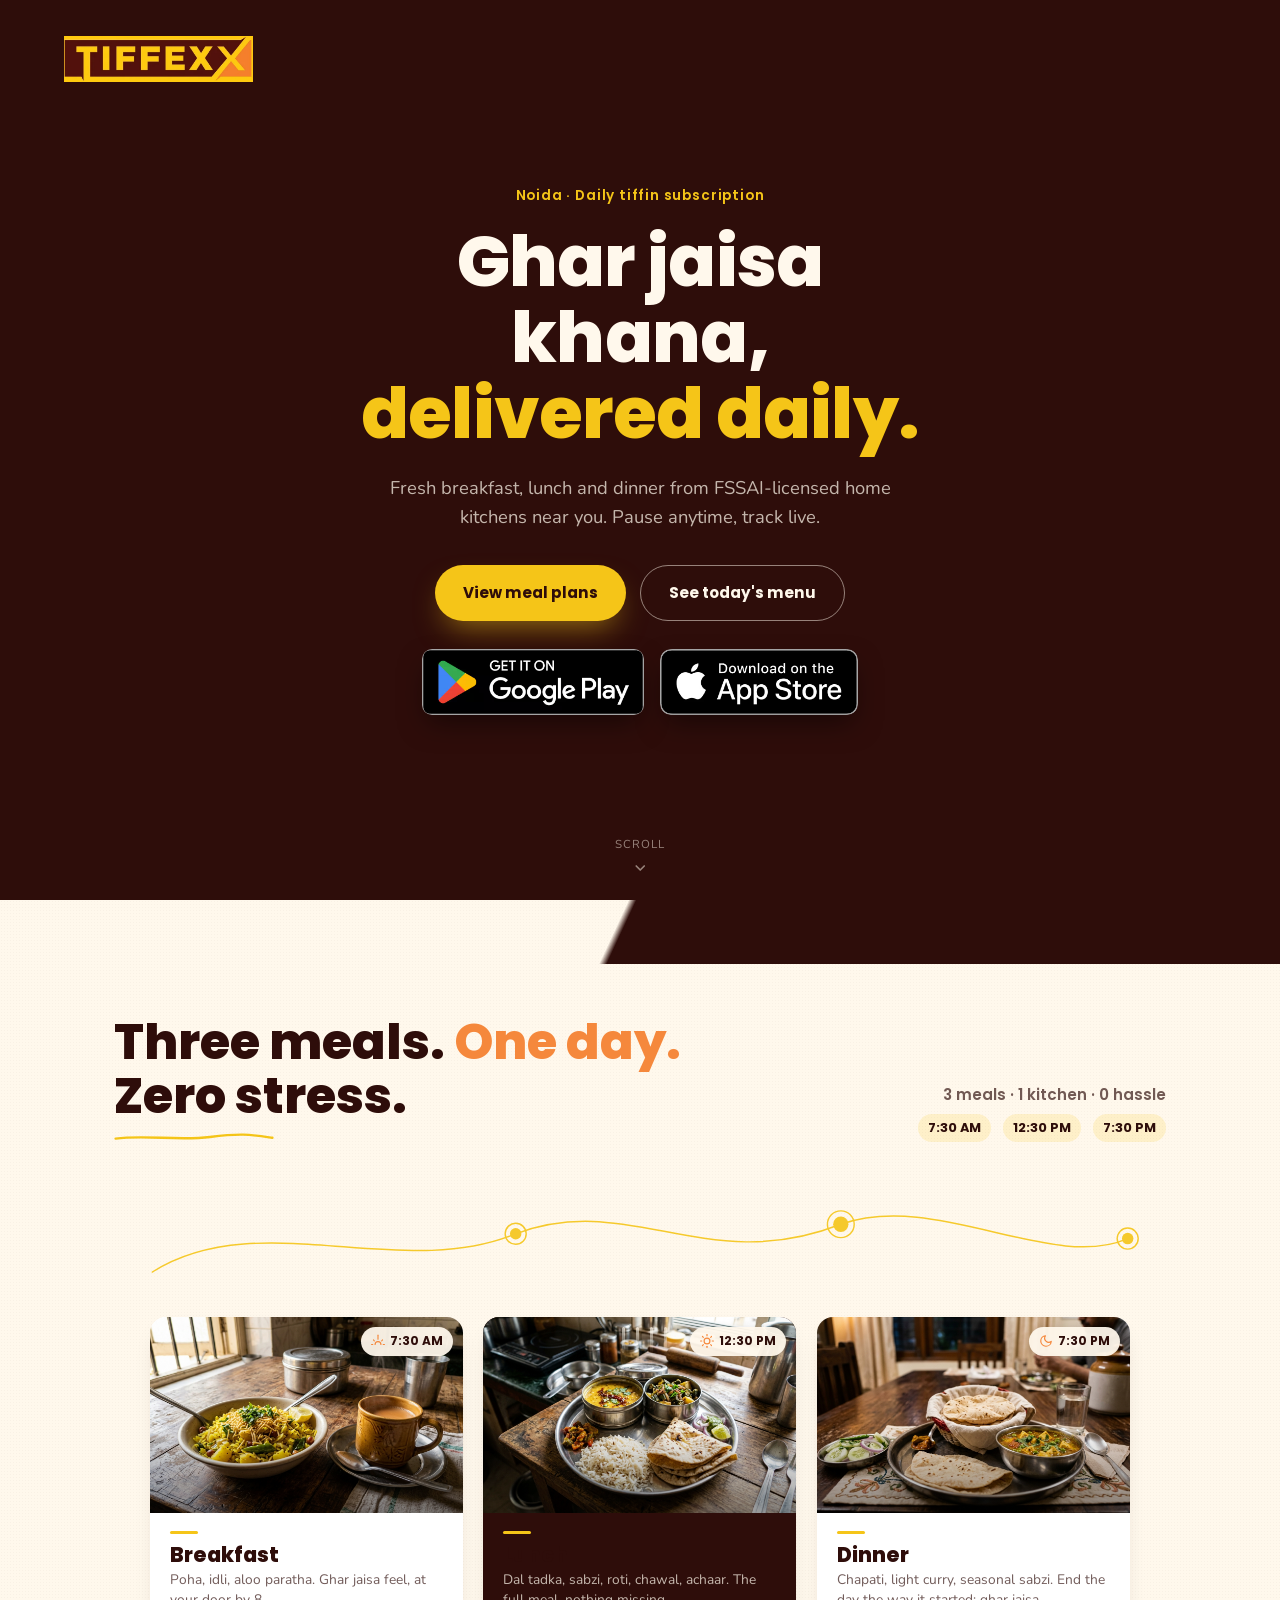
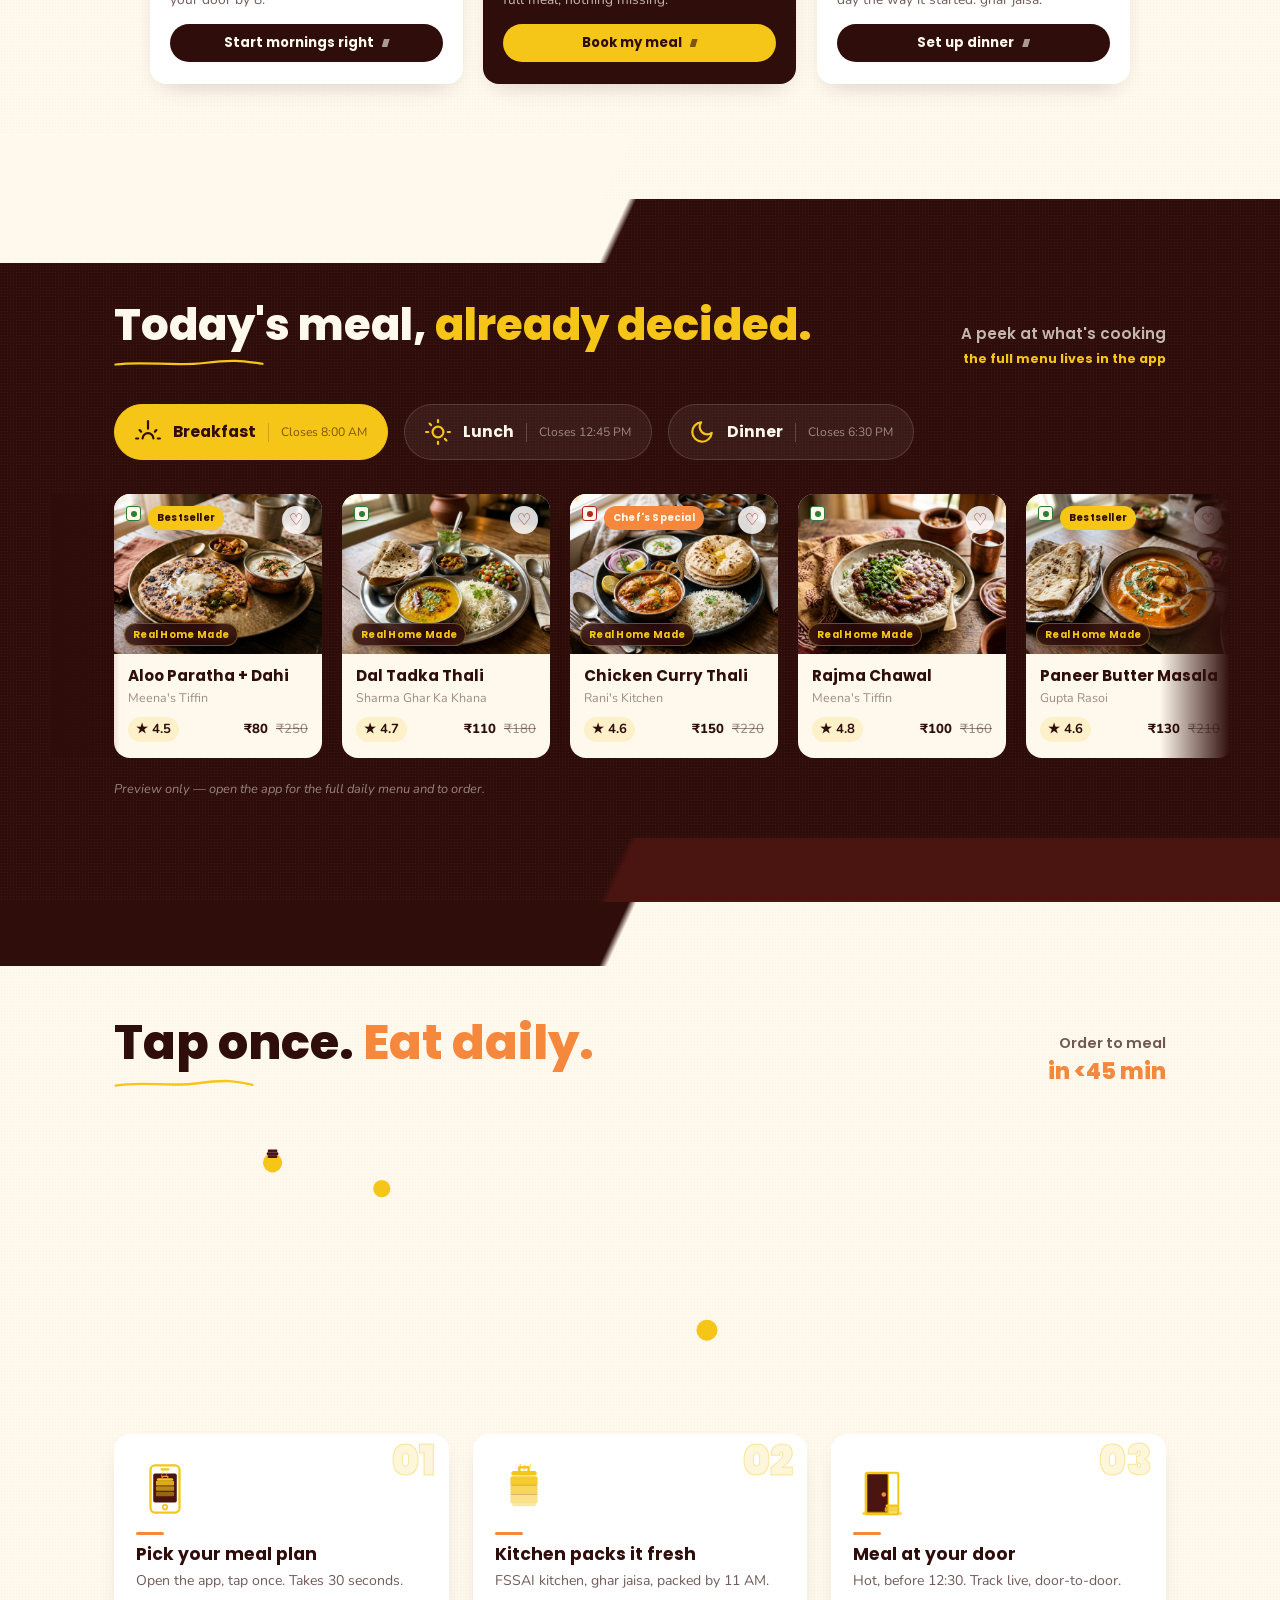
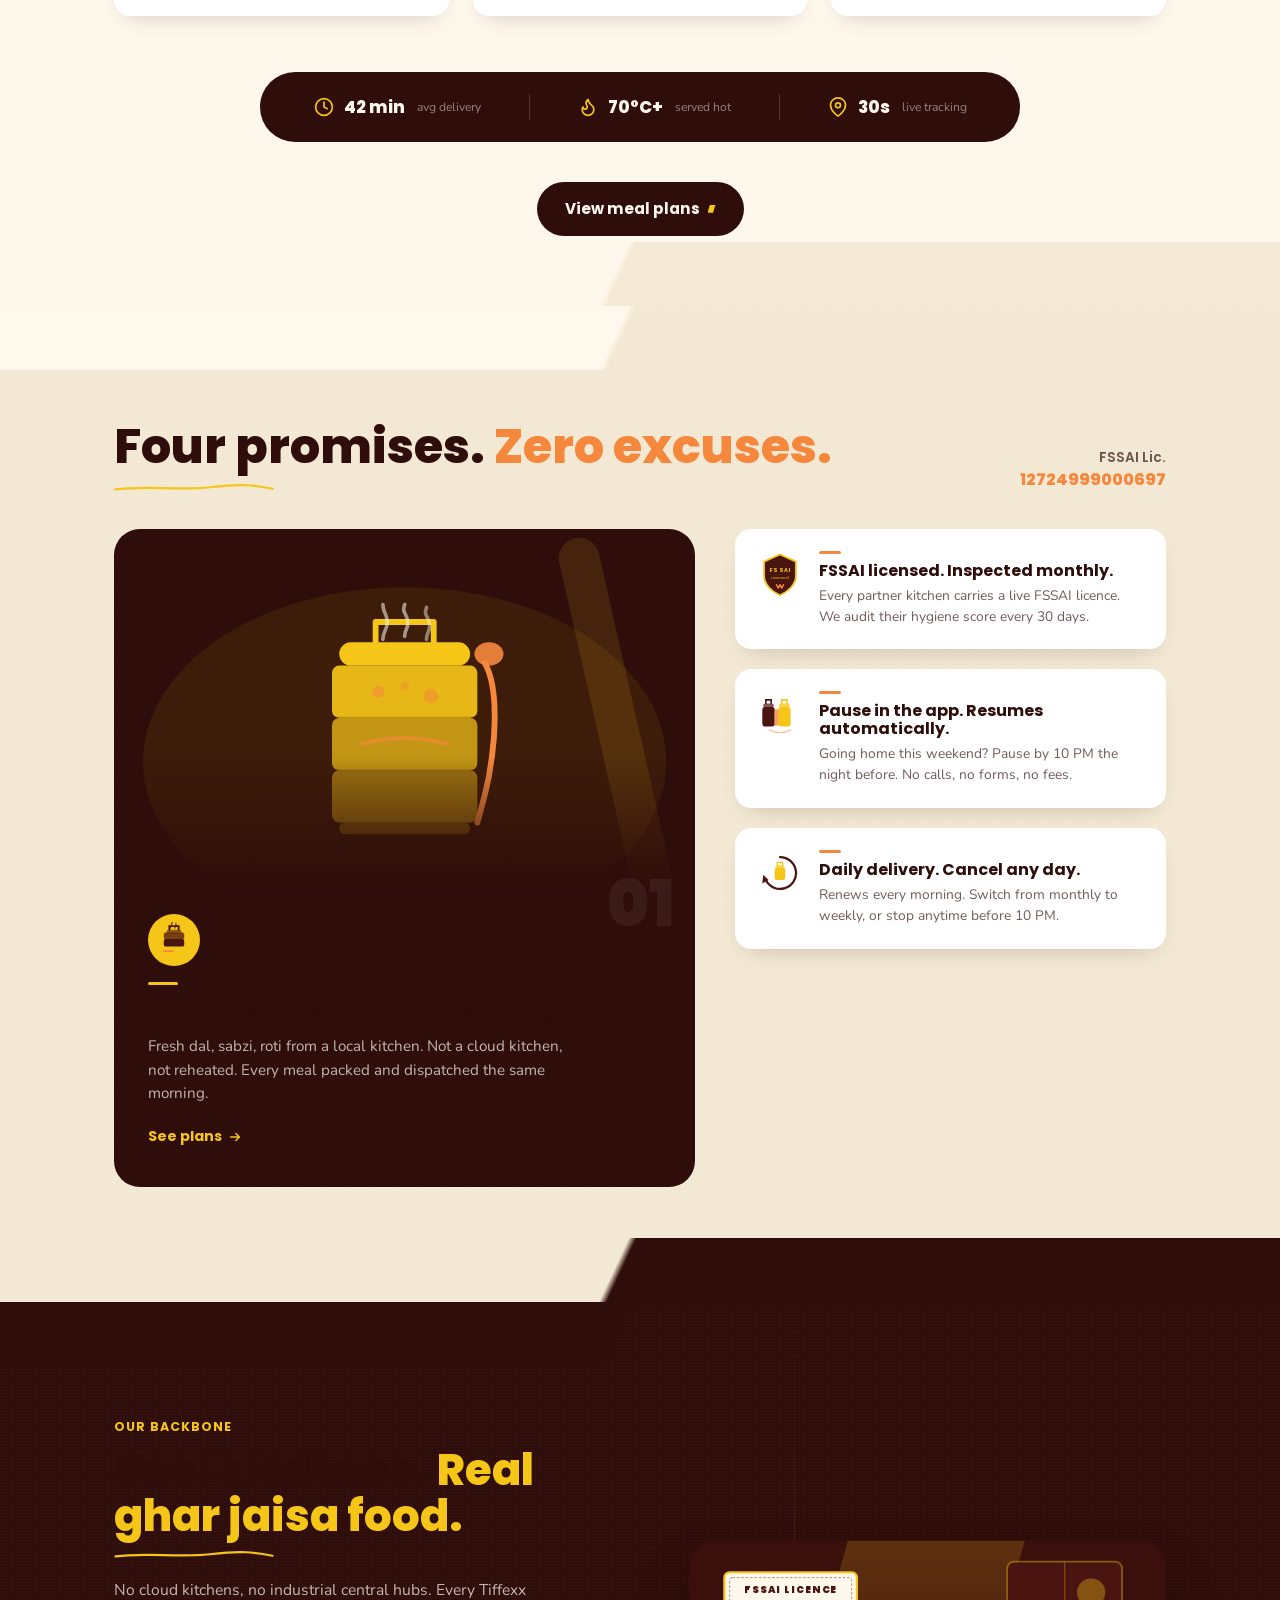
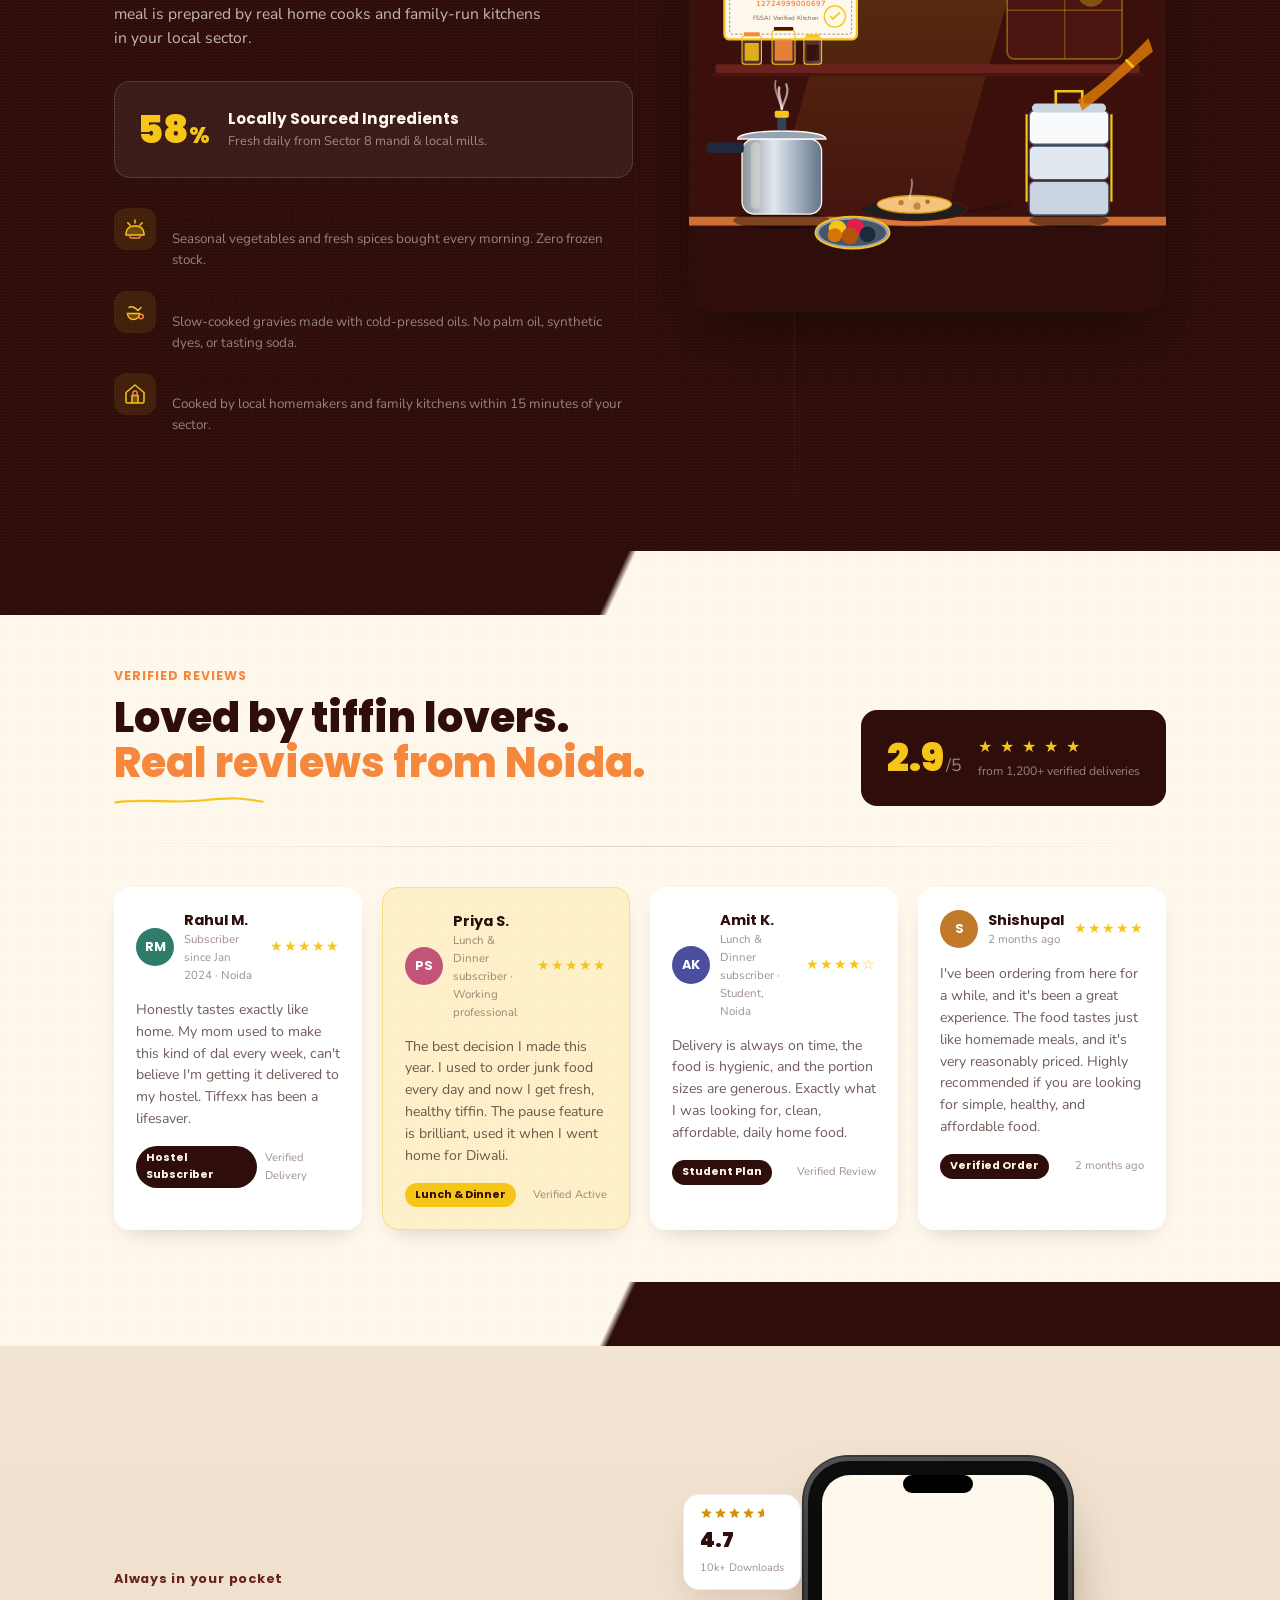
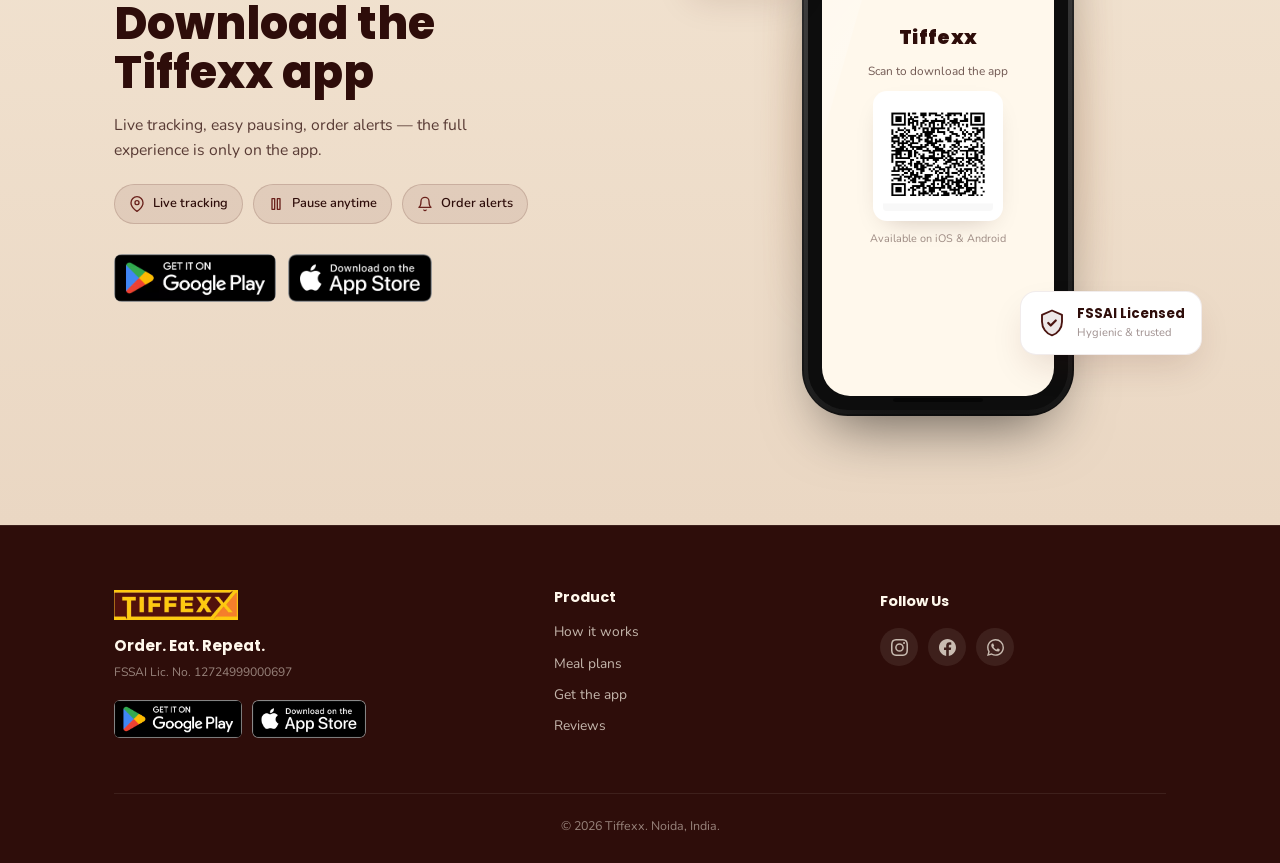
==== commit 7a8cee08: "added" ====
--- a/index.html
+++ b/index.html
@@ -24,68 +24,41 @@
 
 <body>
 
-  <!-- ╔══════════════════ STICKY NAVIGATION ══════════════════╗ -->
-  <!-- <header class="site-nav" id="main-nav" role="banner">
-    <div class="container nav-inner">
-
-      <!-- Logo / wordmark -->
-      <!-- <a href="#" class="nav-logo" aria-label="Tiffexx — go to homepage">
-        <img src="./assets/tiffexx-logo.png" alt="Tiffexx" class="nav-logo-img" />
-      </a> -->
-
-      <!-- Desktop nav links -->
-      <!-- <nav aria-label="Main navigation">
-        <ul class="nav-links" id="nav-links" role="list">
-          <li><a href="#plans">Meal plans</a></li>
-          <li><a href="#how-it-works">How it works</a></li>
-          <li><a href="#testimonials">Reviews</a></li>
-          <li><a href="about.html" rel="noopener noreferrer">About</a></li>
-        </ul>
-      </nav> -->
-
-      <!-- Desktop CTA -->
-      <!-- <div class="nav-cta" id="nav-cta">
-        <a href="#plans" class="btn btn-primary" id="nav-view-plans">View plans</a>
-      </div> -->
-
-      <!-- Mobile hamburger -->
-      <!-- <button class="nav-hamburger" id="nav-hamburger" aria-label="Toggle navigation menu"
-        aria-expanded="false" aria-controls="nav-links">
-        <span aria-hidden="true"></span>
-        <span aria-hidden="true"></span>
-        <span aria-hidden="true"></span>
-      </button> -->
-
-    <!-- </div> -->
-  <!-- </header> -->
-
-
   <!-- ╔══════════════════ HERO ══════════════════╗ -->
   <section class="hero" id="hero" aria-label="Hero section">
 
     <!-- Background video -->
-    <video class="hero-video" autoplay muted loop playsinline
-      poster="./assets/breakfast_tiffin.png" aria-hidden="true">
-      <source src="./assets/Create_a_second_premium_a.mp4" type="video/mp4" />
+    <video class="hero-video" autoplay muted loop playsinline aria-hidden="true">
+      <source src="./assets/WhatsApp Video 2026-09-15 at 2.26.40 PM.mp4" type="video/mp4" />
     </video>
+    <div class="hero-scrim" aria-hidden="true"></div>
 
     <!-- Top-left logo -->
     <a href="#" class="hero-logo" aria-label="Tiffexx — back to top">
       <img src="./assets/tiffexx-logo.png" alt="Tiffexx" class="hero-logo-img" />
     </a>
 
-    <!-- Bottom-left store download buttons -->
-    <div class="hero-store-btns" aria-label="Download the Tiffexx app">
-      <a href="https://play.google.com/store/search?q=tiffexx&c=apps&hl=en_IN" target="_blank"
-        rel="noopener noreferrer" class="hero-store-link" id="hero-playstore-link"
-        aria-label="Get Tiffexx on Google Play Store">
-        <img src="./assets/playStore-img.avif" alt="Get it on Google Play" class="hero-store-img" />
-      </a>
-      <a href="https://apps.apple.com/in/app/tiffexx/id6769454054" target="_blank"
-        rel="noopener noreferrer" class="hero-store-link" id="hero-appstore-link"
-        aria-label="Download Tiffexx on the App Store">
-        <img src="./assets/appStore-img.avif" alt="Download on the App Store" class="hero-store-img" />
-      </a>
+    <div class="hero-copy">
+      <p class="hero-eyebrow">Noida &middot; Daily tiffin subscription</p>
+      <h1 class="hero-heading">Ghar jaisa khana,<br /><span class="hero-heading-em">delivered daily.</span></h1>
+      <p class="hero-sub">Fresh breakfast, lunch and dinner from FSSAI-licensed home kitchens near you. Pause anytime, track live.</p>
+      <div class="hero-cta-row">
+        <a href="#plans" class="btn hero-btn-primary">View meal plans</a>
+        <a href="#browse-meal" class="btn hero-btn-ghost">See today's menu</a>
+      </div>
+      <!-- Centered large store download buttons -->
+      <div class="hero-store-btns" aria-label="Download the Tiffexx app">
+        <a href="https://play.google.com/store/search?q=tiffexx&c=apps&hl=en_IN" target="_blank"
+          rel="noopener noreferrer" class="hero-store-link" id="hero-playstore-link"
+          aria-label="Get Tiffexx on Google Play Store">
+          <img src="./assets/playStore-img.avif" alt="Get it on Google Play" class="hero-store-img" />
+        </a>
+        <a href="https://apps.apple.com/in/app/tiffexx/id6769454054" target="_blank"
+          rel="noopener noreferrer" class="hero-store-link" id="hero-appstore-link"
+          aria-label="Download Tiffexx on the App Store">
+          <img src="./assets/appStore-img.avif" alt="Download on the App Store" class="hero-store-img" />
+        </a>
+      </div>
     </div>
 
     <!-- Scroll indicator -->
@@ -100,25 +73,94 @@
 
   <!-- ╔══════════════════ MEAL PLANS ══════════════════╗ -->
   <section class="plans section-pad" id="plans" aria-labelledby="plans-heading">
+
+    <!-- Diagonal top boundary (X-slash motif) -->
+    <div class="plans-top-slash" aria-hidden="true"></div>
+
+    <!-- SVG grain texture overlay -->
+    <svg class="plans-grain" aria-hidden="true" xmlns="http://www.w3.org/2000/svg" width="0" height="0">
+      <defs>
+        <filter id="plans-noise">
+          <feTurbulence type="fractalNoise" baseFrequency="0.72" numOctaves="4" stitchTiles="stitch"/>
+          <feColorMatrix type="saturate" values="0"/>
+          <feBlend in="SourceGraphic" mode="overlay" result="blend"/>
+          <feComposite in="blend" in2="SourceGraphic" operator="in"/>
+        </filter>
+      </defs>
+    </svg>
+    <div class="plans-grain-overlay" aria-hidden="true"></div>
+
     <div class="container">
-      <div class="section-header reveal">
-        <p class="eyebrow">What we offer</p>
-        <h2 id="plans-heading">Dedicated plans for breakfast, lunch &amp; dinner</h2>
-        <p class="section-sub">Subscribe to breakfast, lunch, dinner, or any combo — made with care, delivered with love.</p>
+
+      <!-- ── Redesigned Header: left-aligned, asymmetric row ── -->
+      <div class="plans-header-row">
+        <div class="plans-heading-block">
+          <h2 id="plans-heading" class="plans-main-heading">
+            Three meals.
+            <span class="plans-heading-em">One day.</span>
+            <span class="plans-heading-zero">Zero stress.</span>
+          </h2>
+          <!-- Animated hand-drawn underline under "One day." -->
+          <svg class="plans-underline-svg" aria-hidden="true" viewBox="0 0 200 12" fill="none" xmlns="http://www.w3.org/2000/svg">
+            <path class="plans-underline-path" d="M2 8 C40 3, 80 11, 120 6 S170 3, 198 7" stroke="#F5C518" stroke-width="3" stroke-linecap="round" fill="none"/>
+          </svg>
+        </div>
+        <p class="plans-header-aside" aria-label="3 meals, 1 kitchen, 0 hassle. Delivered at 7:30 AM, 12:30 PM, and 7:30 PM.">
+          3 meals &middot; 1 kitchen &middot; 0 hassle
+          <span class="plans-header-windows">
+            <span>7:30 AM</span>
+            <span>12:30 PM</span>
+            <span>7:30 PM</span>
+          </span>
+        </p>
       </div>
 
-      <div class="plans-grid">
-
-        <!-- Breakfast card -->
-        <article class="plan-card reveal" style="--delay:0s" aria-label="Breakfast subscription plan">
-
+      <!-- ── Day Arc SVG — continuous path with 3 delivery nodes ── -->
+      <div class="plans-arc-wrap" aria-hidden="true">
+        <svg class="plans-arc-svg" viewBox="0 0 1100 120" fill="none" xmlns="http://www.w3.org/2000/svg" preserveAspectRatio="xMidYMid meet">
+          <!-- Main arc path drawn on scroll -->
+          <path
+            id="plans-arc-path"
+            class="plans-arc-path"
+            d="M 40 90 C 150 20, 300 100, 420 50 C 540 5, 620 95, 760 40 C 860 5, 980 90, 1060 55"
+            stroke="#F5C518"
+            stroke-width="1.5"
+            stroke-dasharray="8 5"
+            fill="none"
+            stroke-linecap="round"
+          />
+          <!-- Node at Breakfast: x≈420, y≈50 -->
+          <circle class="plans-arc-node" cx="420" cy="50" r="6" fill="#F5C518" opacity="0"/>
+          <circle class="plans-arc-node-ring" cx="420" cy="50" r="11" stroke="#F5C518" stroke-width="1.5" fill="none" opacity="0"/>
+          <!-- Node at Lunch: x≈760, y≈40 -->
+          <circle class="plans-arc-node" cx="760" cy="40" r="8" fill="#F5C518" opacity="0"/>
+          <circle class="plans-arc-node-ring" cx="760" cy="40" r="14" stroke="#F5C518" stroke-width="1.5" fill="none" opacity="0"/>
+          <!-- Node at Dinner: x≈1060, y≈55 -->
+          <circle class="plans-arc-node" cx="1060" cy="55" r="6" fill="#F5C518" opacity="0"/>
+          <circle class="plans-arc-node-ring" cx="1060" cy="55" r="11" stroke="#F5C518" stroke-width="1.5" fill="none" opacity="0"/>
+        </svg>
+      </div>
+
+      <!-- ── Asymmetric staggered card composition ── -->
+      <div class="plans-stage">
+
+        <!-- ── BREAKFAST CARD ── -->
+        <article
+          class="plan-card plan-card--breakfast plans-animate-card"
+          aria-label="Breakfast subscription plan"
+          data-tilt
+        >
           <div class="plan-img-wrap">
-            <img src="./assets/breakfast_tiffin.png"
-              alt="A fresh Indian breakfast tiffin with poha, idli, or paratha"
-              class="plan-img" loading="lazy" />
+            <img
+              src="./assets/plan_breakfast_real.jpg"
+              alt="Fresh authentic home-cooked Indian breakfast"
+              class="plan-img"
+              loading="lazy"
+            />
+            <div class="plan-img-shadow" aria-hidden="true"></div>
             <div class="plan-time-badge" aria-label="Delivery window: 7:30 AM to 9:30 AM">
               <!-- sunrise icon -->
-              <svg viewBox="0 0 24 24" fill="none" stroke="currentColor" stroke-width="2" stroke-linecap="round" stroke-linejoin="round" aria-hidden="true">
+              <svg class="plan-badge-icon" viewBox="0 0 24 24" fill="none" stroke="currentColor" stroke-width="2" stroke-linecap="round" stroke-linejoin="round" aria-hidden="true">
                 <path d="M17 18a5 5 0 00-10 0"/>
                 <line x1="12" y1="2" x2="12" y2="9"/>
                 <line x1="4.22" y1="10.22" x2="5.64" y2="11.64"/>
@@ -126,466 +168,1366 @@
                 <line x1="21" y1="18" x2="23" y2="18"/>
                 <line x1="18.36" y1="11.64" x2="19.78" y2="10.22"/>
               </svg>
-              7:30 – 9:30 AM
-            </div>
-          </div>
-
+              <span>7:30 AM</span>
+            </div>
+          </div>
           <div class="plan-body">
+            <div class="plan-slash-rule" aria-hidden="true"></div>
             <h3 class="plan-name">Breakfast</h3>
-            <p class="plan-desc">Start your day right — poha, idli, paratha, or seasonal specials. Light, nourishing, and full of flavour.</p>
+            <p class="plan-desc">Poha, idli, aloo paratha. Ghar jaisa feel, at your door by 8.</p>
             <div class="plan-action">
-              <a href="#app" class="btn btn-outline btn-full" id="breakfast-get-started">Get started</a>
+              <a href="#app" class="btn plans-btn plans-btn--breakfast" id="breakfast-get-started" aria-label="Start mornings right with Tiffexx breakfast plan">
+                Start mornings right
+                <span class="plans-btn-slash" aria-hidden="true"></span>
+              </a>
             </div>
           </div>
         </article>
 
-        <!-- Lunch card (featured / most popular) -->
-        <article class="plan-card plan-card--featured reveal" style="--delay:0.12s" aria-label="Lunch subscription plan">
-          <span class="plan-ribbon">Most popular</span>
-
+        <!-- ── LUNCH CARD (flagship — loudest block) ── -->
+        <article
+          class="plan-card plan-card--lunch plans-animate-card"
+          aria-label="Lunch subscription plan"
+          data-tilt
+        >
+          <!-- Steam wisps (CSS-only, lunch card only) -->
+          <div class="plan-steam" aria-hidden="true">
+            <span class="plan-steam-wisp"></span>
+            <span class="plan-steam-wisp"></span>
+            <span class="plan-steam-wisp"></span>
+            <span class="plan-steam-wisp"></span>
+          </div>
           <div class="plan-img-wrap">
-            <img src="./assets/lunch_tiffin.png"
-              alt="A hearty Indian lunch tiffin with dal, sabzi, roti, and rice"
-              class="plan-img" loading="lazy" />
+            <img
+              src="./assets/plan_lunch_real.jpg"
+              alt="Authentic Indian home lunch thali meal"
+              class="plan-img"
+              loading="lazy"
+            />
+            <div class="plan-img-shadow" aria-hidden="true"></div>
             <div class="plan-time-badge" aria-label="Delivery window: 12:30 PM to 2:30 PM">
               <!-- sun icon -->
-              <svg viewBox="0 0 24 24" fill="none" stroke="currentColor" stroke-width="2" stroke-linecap="round" stroke-linejoin="round" aria-hidden="true">
+              <svg class="plan-badge-icon" viewBox="0 0 24 24" fill="none" stroke="currentColor" stroke-width="2" stroke-linecap="round" stroke-linejoin="round" aria-hidden="true">
                 <circle cx="12" cy="12" r="5"/>
-                <line x1="12" y1="1" x2="12" y2="3"/><line x1="12" y1="21" x2="12" y2="23"/>
-                <line x1="4.22" y1="4.22" x2="5.64" y2="5.64"/><line x1="18.36" y1="18.36" x2="19.78" y2="19.78"/>
-                <line x1="1" y1="12" x2="3" y2="12"/><line x1="21" y1="12" x2="23" y2="12"/>
-                <line x1="4.22" y1="19.78" x2="5.64" y2="18.36"/><line x1="18.36" y1="5.64" x2="19.78" y2="4.22"/>
+                <line x1="12" y1="1" x2="12" y2="3"/>
+                <line x1="12" y1="21" x2="12" y2="23"/>
+                <line x1="4.22" y1="4.22" x2="5.64" y2="5.64"/>
+                <line x1="18.36" y1="18.36" x2="19.78" y2="19.78"/>
+                <line x1="1" y1="12" x2="3" y2="12"/>
+                <line x1="21" y1="12" x2="23" y2="12"/>
+                <line x1="4.22" y1="19.78" x2="5.64" y2="18.36"/>
+                <line x1="18.36" y1="5.64" x2="19.78" y2="4.22"/>
               </svg>
-              12:30 – 2:30 PM
-            </div>
-          </div>
-
+              <span>12:30 PM</span>
+            </div>
+          </div>
           <div class="plan-body">
+            <div class="plan-slash-rule" aria-hidden="true"></div>
             <h3 class="plan-name">Lunch</h3>
-            <p class="plan-desc">The full tiffin experience — dal, sabzi, roti, rice, pickle. Balanced, filling, and tastes just like home.</p>
+            <p class="plan-desc">Dal tadka, sabzi, roti, chawal, achaar. The full meal, nothing missing.</p>
             <div class="plan-action">
-              <a href="#app" class="btn btn-primary btn-full" id="lunch-get-started">Get started</a>
+              <a href="#app" class="btn plans-btn plans-btn--lunch" id="lunch-get-started" aria-label="Book my meal with Tiffexx lunch plan">
+                Book my meal
+                <span class="plans-btn-slash" aria-hidden="true"></span>
+              </a>
             </div>
           </div>
         </article>
 
-        <!-- Dinner card -->
-        <article class="plan-card reveal" style="--delay:0.24s" aria-label="Dinner subscription plan">
-
+        <!-- ── DINNER CARD ── -->
+        <article
+          class="plan-card plan-card--dinner plans-animate-card"
+          aria-label="Dinner subscription plan"
+          data-tilt
+        >
           <div class="plan-img-wrap">
-            <img src="./assets/dinner_tiffin.png"
-              alt="A comforting Indian dinner tiffin with chapati, curry, and seasonal vegetables"
-              class="plan-img" loading="lazy" />
+            <img
+              src="./assets/plan_dinner_real.jpg"
+              alt="Comforting authentic Indian home dinner thali meal"
+              class="plan-img"
+              loading="lazy"
+            />
+            <div class="plan-img-shadow" aria-hidden="true"></div>
             <div class="plan-time-badge" aria-label="Delivery window: 7:30 PM to 9:30 PM">
               <!-- moon icon -->
-              <svg viewBox="0 0 24 24" fill="none" stroke="currentColor" stroke-width="2" stroke-linecap="round" stroke-linejoin="round" aria-hidden="true">
+              <svg class="plan-badge-icon" viewBox="0 0 24 24" fill="none" stroke="currentColor" stroke-width="2" stroke-linecap="round" stroke-linejoin="round" aria-hidden="true">
                 <path d="M21 12.79A9 9 0 1111.21 3 7 7 0 0021 12.79z"/>
               </svg>
-              7:30 – 9:30 PM
-            </div>
-          </div>
-
+              <span>7:30 PM</span>
+            </div>
+          </div>
           <div class="plan-body">
+            <div class="plan-slash-rule" aria-hidden="true"></div>
             <h3 class="plan-name">Dinner</h3>
-            <p class="plan-desc">Wind down with a warm, satisfying dinner — light curries, fresh chapatis, and seasonal vegetables.</p>
+            <p class="plan-desc">Chapati, light curry, seasonal sabzi. End the day the way it started: ghar jaisa.</p>
             <div class="plan-action">
-              <a href="#app" class="btn btn-outline btn-full" id="dinner-get-started">Get started</a>
+              <a href="#app" class="btn plans-btn plans-btn--dinner" id="dinner-get-started" aria-label="Set up dinner with Tiffexx dinner plan">
+                Set up dinner
+                <span class="plans-btn-slash" aria-hidden="true"></span>
+              </a>
             </div>
           </div>
         </article>
 
+      </div><!-- /.plans-stage -->
+    </div><!-- /.container -->
+
+    <!-- Diagonal bottom boundary -->
+    <div class="plans-bottom-slash" aria-hidden="true"></div>
+  </section>
+
+
+  <!-- ╔══════════════════ BROWSE BY MEAL (PREVIEW ONLY — NOT INTERACTIVE) ══════════════════╗ -->
+  <!--
+    NOTE FOR DEV / STAKEHOLDERS:
+    This section is a visual preview for the ad/landing page only.
+    Category chips and dish cards are intentionally NOT clickable —
+    ordering happens inside the Tiffexx app (see Zomato/messoka refs).
+    aria-disabled + tabindex="-1" are set throughout so screen readers
+    and keyboard users don't land on dead controls.
+  -->
+  <section class="browse-meal" id="browse-meal" aria-labelledby="browse-meal-heading">
+
+    <div class="browse-meal-grain" aria-hidden="true"></div>
+    <div class="browse-meal-top-slash" aria-hidden="true"></div>
+
+    <div class="container browse-meal-container">
+
+      <div class="browse-meal-header-row">
+        <div class="browse-meal-heading-block">
+          <h2 id="browse-meal-heading" class="browse-meal-main-heading">
+            Today's meal,
+            <span class="browse-meal-heading-em">already decided.</span>
+          </h2>
+          <svg class="browse-meal-underline-svg" aria-hidden="true" viewBox="0 0 200 12" fill="none">
+            <path d="M2 8 C40 3, 80 11, 120 6 S170 3, 198 7" stroke="#F5C518" stroke-width="3" stroke-linecap="round" fill="none"/>
+          </svg>
+        </div>
+        <p class="browse-meal-header-aside">
+          A peek at what's cooking
+          <span class="browse-meal-header-stat">the full menu lives in the app</span>
+        </p>
+      </div>
+
+      <!-- ── Meal category chips (Breakfast / Lunch / Dinner) ── -->
+      <div class="meal-tabs" role="list" aria-label="Meal categories (preview only)">
+
+        <div class="meal-tab meal-tab--active" role="listitem" aria-disabled="true" tabindex="-1">
+          <div class="meal-tab-icon" aria-hidden="true">
+            <svg viewBox="0 0 24 24" fill="none" stroke="currentColor" stroke-width="2" stroke-linecap="round" stroke-linejoin="round">
+              <path d="M17 18a5 5 0 00-10 0"/><line x1="12" y1="2" x2="12" y2="9"/>
+              <line x1="4.22" y1="10.22" x2="5.64" y2="11.64"/><line x1="1" y1="18" x2="3" y2="18"/>
+              <line x1="21" y1="18" x2="23" y2="18"/><line x1="18.36" y1="11.64" x2="19.78" y2="10.22"/>
+            </svg>
+          </div>
+          <span class="meal-tab-name">Breakfast</span>
+          <span class="meal-tab-time">Closes 8:00 AM</span>
+        </div>
+
+        <div class="meal-tab" role="listitem" aria-disabled="true" tabindex="-1">
+          <div class="meal-tab-icon" aria-hidden="true">
+            <svg viewBox="0 0 24 24" fill="none" stroke="currentColor" stroke-width="2" stroke-linecap="round" stroke-linejoin="round">
+              <circle cx="12" cy="12" r="5"/><line x1="12" y1="1" x2="12" y2="3"/><line x1="12" y1="21" x2="12" y2="23"/>
+              <line x1="4.22" y1="4.22" x2="5.64" y2="5.64"/><line x1="18.36" y1="18.36" x2="19.78" y2="19.78"/>
+              <line x1="1" y1="12" x2="3" y2="12"/><line x1="21" y1="12" x2="23" y2="12"/>
+            </svg>
+          </div>
+          <span class="meal-tab-name">Lunch</span>
+          <span class="meal-tab-time">Closes 12:45 PM</span>
+        </div>
+
+        <div class="meal-tab" role="listitem" aria-disabled="true" tabindex="-1">
+          <div class="meal-tab-icon" aria-hidden="true">
+            <svg viewBox="0 0 24 24" fill="none" stroke="currentColor" stroke-width="2" stroke-linecap="round" stroke-linejoin="round">
+              <path d="M21 12.79A9 9 0 1111.21 3 7 7 0 0021 12.79z"/>
+            </svg>
+          </div>
+          <span class="meal-tab-name">Dinner</span>
+          <span class="meal-tab-time">Closes 6:30 PM</span>
+        </div>
+
+      </div><!-- /.meal-tabs -->
+
+      <!-- ── Never-ending horizontal dish scroller (decorative / non-interactive) ── -->
+      <div class="dish-scroller" aria-label="Sample dishes from partner kitchens (preview only, not orderable here)">
+        <div class="dish-track">
+
+          <!-- Set A -->
+          <article class="dish-card" aria-disabled="true" tabindex="-1">
+            <span class="dish-veg-dot dish-veg-dot--veg" aria-hidden="true"></span>
+            <span class="dish-tag">Bestseller</span>
+            <div class="dish-img" aria-hidden="true">
+              <img src="./assets/dish_aloo_paratha.jpg" alt="Aloo Paratha + Dahi" />
+              <span class="dish-home-badge">Real Home Made</span>
+            </div>
+            <button class="dish-fav" type="button" tabindex="-1" aria-hidden="true">♡</button>
+            <div class="dish-body">
+              <h4 class="dish-name">Aloo Paratha + Dahi</h4>
+              <p class="dish-kitchen">Meena's Tiffin</p>
+              <div class="dish-meta">
+                <span class="dish-rating">★ 4.5</span>
+                <span class="dish-price">₹80 <s>₹250</s></span>
+              </div>
+            </div>
+          </article>
+
+          <article class="dish-card" aria-disabled="true" tabindex="-1">
+            <span class="dish-veg-dot dish-veg-dot--veg" aria-hidden="true"></span>
+            <div class="dish-img" aria-hidden="true">
+              <img src="./assets/dish_dal_tadka.jpg" alt="Dal Tadka Thali" />
+              <span class="dish-home-badge">Real Home Made</span>
+            </div>
+            <button class="dish-fav" type="button" tabindex="-1" aria-hidden="true">♡</button>
+            <div class="dish-body">
+              <h4 class="dish-name">Dal Tadka Thali</h4>
+              <p class="dish-kitchen">Sharma Ghar Ka Khana</p>
+              <div class="dish-meta">
+                <span class="dish-rating">★ 4.7</span>
+                <span class="dish-price">₹110 <s>₹180</s></span>
+              </div>
+            </div>
+          </article>
+
+          <article class="dish-card" aria-disabled="true" tabindex="-1">
+            <span class="dish-veg-dot dish-veg-dot--nonveg" aria-hidden="true"></span>
+            <span class="dish-tag dish-tag--spicy">Chef's Special</span>
+            <div class="dish-img" aria-hidden="true">
+              <img src="./assets/dish_chicken_curry.jpg" alt="Chicken Curry Thali" />
+              <span class="dish-home-badge">Real Home Made</span>
+            </div>
+            <button class="dish-fav" type="button" tabindex="-1" aria-hidden="true">♡</button>
+            <div class="dish-body">
+              <h4 class="dish-name">Chicken Curry Thali</h4>
+              <p class="dish-kitchen">Rani's Kitchen</p>
+              <div class="dish-meta">
+                <span class="dish-rating">★ 4.6</span>
+                <span class="dish-price">₹150 <s>₹220</s></span>
+              </div>
+            </div>
+          </article>
+
+          <article class="dish-card" aria-disabled="true" tabindex="-1">
+            <span class="dish-veg-dot dish-veg-dot--veg" aria-hidden="true"></span>
+            <div class="dish-img" aria-hidden="true">
+              <img src="./assets/dish_rajma_chawal.jpg" alt="Rajma Chawal" />
+              <span class="dish-home-badge">Real Home Made</span>
+            </div>
+            <button class="dish-fav" type="button" tabindex="-1" aria-hidden="true">♡</button>
+            <div class="dish-body">
+              <h4 class="dish-name">Rajma Chawal</h4>
+              <p class="dish-kitchen">Meena's Tiffin</p>
+              <div class="dish-meta">
+                <span class="dish-rating">★ 4.8</span>
+                <span class="dish-price">₹100 <s>₹160</s></span>
+              </div>
+            </div>
+          </article>
+
+          <article class="dish-card" aria-disabled="true" tabindex="-1">
+            <span class="dish-veg-dot dish-veg-dot--veg" aria-hidden="true"></span>
+            <span class="dish-tag">Bestseller</span>
+            <div class="dish-img" aria-hidden="true">
+              <img src="./assets/dish_paneer_butter.jpg" alt="Paneer Butter Masala" />
+              <span class="dish-home-badge">Real Home Made</span>
+            </div>
+            <button class="dish-fav" type="button" tabindex="-1" aria-hidden="true">♡</button>
+            <div class="dish-body">
+              <h4 class="dish-name">Paneer Butter Masala</h4>
+              <p class="dish-kitchen">Gupta Rasoi</p>
+              <div class="dish-meta">
+                <span class="dish-rating">★ 4.6</span>
+                <span class="dish-price">₹130 <s>₹210</s></span>
+              </div>
+            </div>
+          </article>
+
+          <article class="dish-card" aria-disabled="true" tabindex="-1">
+            <span class="dish-veg-dot dish-veg-dot--veg" aria-hidden="true"></span>
+            <div class="dish-img" aria-hidden="true">
+              <img src="./assets/dish_poha.jpg" alt="Poha with Sev" />
+              <span class="dish-home-badge">Real Home Made</span>
+            </div>
+            <button class="dish-fav" type="button" tabindex="-1" aria-hidden="true">♡</button>
+            <div class="dish-body">
+              <h4 class="dish-name">Poha with Sev</h4>
+              <p class="dish-kitchen">Sharma Ghar Ka Khana</p>
+              <div class="dish-meta">
+                <span class="dish-rating">★ 4.4</span>
+                <span class="dish-price">₹60 <s>₹100</s></span>
+              </div>
+            </div>
+          </article>
+
+          <article class="dish-card" aria-disabled="true" tabindex="-1">
+            <span class="dish-veg-dot dish-veg-dot--nonveg" aria-hidden="true"></span>
+            <div class="dish-img" aria-hidden="true">
+              <img src="./assets/dish_egg_curry.jpg" alt="Egg Curry + Rice" />
+              <span class="dish-home-badge">Real Home Made</span>
+            </div>
+            <button class="dish-fav" type="button" tabindex="-1" aria-hidden="true">♡</button>
+            <div class="dish-body">
+              <h4 class="dish-name">Egg Curry + Rice</h4>
+              <p class="dish-kitchen">Rani's Kitchen</p>
+              <div class="dish-meta">
+                <span class="dish-rating">★ 4.5</span>
+                <span class="dish-price">₹120 <s>₹190</s></span>
+              </div>
+            </div>
+          </article>
+
+          <article class="dish-card" aria-disabled="true" tabindex="-1">
+            <span class="dish-veg-dot dish-veg-dot--veg" aria-hidden="true"></span>
+            <span class="dish-tag dish-tag--spicy">Chef's Special</span>
+            <div class="dish-img" aria-hidden="true">
+              <img src="./assets/dish_kadhi_chawal.jpg" alt="Kadhi Chawal" />
+              <span class="dish-home-badge">Real Home Made</span>
+            </div>
+            <button class="dish-fav" type="button" tabindex="-1" aria-hidden="true">♡</button>
+            <div class="dish-body">
+              <h4 class="dish-name">Kadhi Chawal</h4>
+              <p class="dish-kitchen">Gupta Rasoi</p>
+              <div class="dish-meta">
+                <span class="dish-rating">★ 4.6</span>
+                <span class="dish-price">₹95 <s>₹150</s></span>
+              </div>
+            </div>
+          </article>
+
+          <!-- Set B (duplicate for a seamless, never-ending loop — aria-hidden so screen readers see the list once) -->
+          <div class="dish-track-dup" aria-hidden="true">
+
+            <article class="dish-card" tabindex="-1">
+              <span class="dish-veg-dot dish-veg-dot--veg"></span>
+              <span class="dish-tag">Bestseller</span>
+              <div class="dish-img">
+                <img src="./assets/dish_aloo_paratha.jpg" alt="Aloo Paratha + Dahi" />
+                <span class="dish-home-badge">Real Home Made</span>
+              </div>
+              <button class="dish-fav" type="button" tabindex="-1">♡</button>
+              <div class="dish-body">
+                <h4 class="dish-name">Aloo Paratha + Dahi</h4>
+                <p class="dish-kitchen">Meena's Tiffin</p>
+                <div class="dish-meta">
+                  <span class="dish-rating">★ 4.5</span>
+                  <span class="dish-price">₹80 <s>₹250</s></span>
+                </div>
+              </div>
+            </article>
+
+            <article class="dish-card" tabindex="-1">
+              <span class="dish-veg-dot dish-veg-dot--veg"></span>
+              <div class="dish-img">
+                <img src="./assets/dish_dal_tadka.jpg" alt="Dal Tadka Thali" />
+                <span class="dish-home-badge">Real Home Made</span>
+              </div>
+              <button class="dish-fav" type="button" tabindex="-1">♡</button>
+              <div class="dish-body">
+                <h4 class="dish-name">Dal Tadka Thali</h4>
+                <p class="dish-kitchen">Sharma Ghar Ka Khana</p>
+                <div class="dish-meta">
+                  <span class="dish-rating">★ 4.7</span>
+                  <span class="dish-price">₹110 <s>₹180</s></span>
+                </div>
+              </div>
+            </article>
+
+            <article class="dish-card" tabindex="-1">
+              <span class="dish-veg-dot dish-veg-dot--nonveg"></span>
+              <span class="dish-tag dish-tag--spicy">Chef's Special</span>
+              <div class="dish-img">
+                <img src="./assets/dish_chicken_curry.jpg" alt="Chicken Curry Thali" />
+                <span class="dish-home-badge">Real Home Made</span>
+              </div>
+              <button class="dish-fav" type="button" tabindex="-1">♡</button>
+              <div class="dish-body">
+                <h4 class="dish-name">Chicken Curry Thali</h4>
+                <p class="dish-kitchen">Rani's Kitchen</p>
+                <div class="dish-meta">
+                  <span class="dish-rating">★ 4.6</span>
+                  <span class="dish-price">₹150 <s>₹220</s></span>
+                </div>
+              </div>
+            </article>
+
+            <article class="dish-card" tabindex="-1">
+              <span class="dish-veg-dot dish-veg-dot--veg"></span>
+              <div class="dish-img">
+                <img src="./assets/dish_rajma_chawal.jpg" alt="Rajma Chawal" />
+                <span class="dish-home-badge">Real Home Made</span>
+              </div>
+              <button class="dish-fav" type="button" tabindex="-1">♡</button>
+              <div class="dish-body">
+                <h4 class="dish-name">Rajma Chawal</h4>
+                <p class="dish-kitchen">Meena's Tiffin</p>
+                <div class="dish-meta">
+                  <span class="dish-rating">★ 4.8</span>
+                  <span class="dish-price">₹100 <s>₹160</s></span>
+                </div>
+              </div>
+            </article>
+
+            <article class="dish-card" tabindex="-1">
+              <span class="dish-veg-dot dish-veg-dot--veg"></span>
+              <span class="dish-tag">Bestseller</span>
+              <div class="dish-img">
+                <img src="./assets/dish_paneer_butter.jpg" alt="Paneer Butter Masala" />
+                <span class="dish-home-badge">Real Home Made</span>
+              </div>
+              <button class="dish-fav" type="button" tabindex="-1">♡</button>
+              <div class="dish-body">
+                <h4 class="dish-name">Paneer Butter Masala</h4>
+                <p class="dish-kitchen">Gupta Rasoi</p>
+                <div class="dish-meta">
+                  <span class="dish-rating">★ 4.6</span>
+                  <span class="dish-price">₹130 <s>₹210</s></span>
+                </div>
+              </div>
+            </article>
+
+            <article class="dish-card" tabindex="-1">
+              <span class="dish-veg-dot dish-veg-dot--veg"></span>
+              <div class="dish-img">
+                <img src="./assets/dish_poha.jpg" alt="Poha with Sev" />
+                <span class="dish-home-badge">Real Home Made</span>
+              </div>
+              <button class="dish-fav" type="button" tabindex="-1">♡</button>
+              <div class="dish-body">
+                <h4 class="dish-name">Poha with Sev</h4>
+                <p class="dish-kitchen">Sharma Ghar Ka Khana</p>
+                <div class="dish-meta">
+                  <span class="dish-rating">★ 4.4</span>
+                  <span class="dish-price">₹60 <s>₹100</s></span>
+                </div>
+              </div>
+            </article>
+
+            <article class="dish-card" tabindex="-1">
+              <span class="dish-veg-dot dish-veg-dot--nonveg"></span>
+              <div class="dish-img">
+                <img src="./assets/dish_egg_curry.jpg" alt="Egg Curry + Rice" />
+                <span class="dish-home-badge">Real Home Made</span>
+              </div>
+              <button class="dish-fav" type="button" tabindex="-1">♡</button>
+              <div class="dish-body">
+                <h4 class="dish-name">Egg Curry + Rice</h4>
+                <p class="dish-kitchen">Rani's Kitchen</p>
+                <div class="dish-meta">
+                  <span class="dish-rating">★ 4.5</span>
+                  <span class="dish-price">₹120 <s>₹190</s></span>
+                </div>
+              </div>
+            </article>
+
+            <article class="dish-card" tabindex="-1">
+              <span class="dish-veg-dot dish-veg-dot--veg"></span>
+              <span class="dish-tag dish-tag--spicy">Chef's Special</span>
+              <div class="dish-img">
+                <img src="./assets/dish_kadhi_chawal.jpg" alt="Kadhi Chawal" />
+                <span class="dish-home-badge">Real Home Made</span>
+              </div>
+              <button class="dish-fav" type="button" tabindex="-1">♡</button>
+              <div class="dish-body">
+                <h4 class="dish-name">Kadhi Chawal</h4>
+                <p class="dish-kitchen">Gupta Rasoi</p>
+                <div class="dish-meta">
+                  <span class="dish-rating">★ 4.6</span>
+                  <span class="dish-price">₹95 <s>₹150</s></span>
+                </div>
+              </div>
+            </article>
+
+          </div><!-- /.dish-track-dup -->
+
+        </div><!-- /.dish-track -->
+
+        <div class="dish-scroller-fade dish-scroller-fade--left" aria-hidden="true"></div>
+        <div class="dish-scroller-fade dish-scroller-fade--right" aria-hidden="true"></div>
+      </div><!-- /.dish-scroller -->
+
+      <p class="browse-meal-footnote">Preview only — open the app for the full daily menu and to order.</p>
+
+    </div><!-- /.container -->
+
+    <div class="browse-meal-bottom-slash" aria-hidden="true"></div>
+  </section>
+
+
+  <!-- ╔══════════════════ HOW IT WORKS ══════════════════╗ -->
+  <section class="how-it-works" id="how-it-works" aria-labelledby="hiw-heading">
+
+    <!-- Grain texture (mirrors plans section) -->
+    <div class="hiw-grain" aria-hidden="true"></div>
+
+    <!-- ── Diagonal top edge (X-slash motif) ── -->
+    <div class="hiw-top-slash" aria-hidden="true"></div>
+
+    <div class="container hiw-container">
+
+      <!-- ── Header row: left heading + right fact ── -->
+      <div class="hiw-header-row">
+        <div class="hiw-heading-block">
+          <h2 id="hiw-heading" class="hiw-main-heading">
+            Tap once.
+            <span class="hiw-heading-em">Eat daily.</span>
+          </h2>
+          <svg class="hiw-underline-svg" aria-hidden="true" viewBox="0 0 180 12" fill="none">
+            <path class="hiw-underline-path" d="M2 8 C36 2, 72 10, 108 5 S156 2, 178 7"
+              stroke="#F5C518" stroke-width="3" stroke-linecap="round" fill="none"/>
+          </svg>
+        </div>
+        <p class="hiw-header-aside" aria-label="Order placed to meal at your door in under 45 minutes">
+          Order to meal<br>
+          <span class="hiw-header-stat">in &lt;45 min</span>
+        </p>
+      </div>
+
+      <!-- ── Diagonal route SVG + travelling dabba ── -->
+      <div class="hiw-route-wrap" aria-hidden="true">
+        <svg
+          id="hiw-route-svg"
+          class="hiw-route-svg"
+          viewBox="0 0 1100 420"
+          fill="none"
+          xmlns="http://www.w3.org/2000/svg"
+          preserveAspectRatio="xMidYMid meet"
+        >
+          <!-- Main diagonal route — hand-drawn irregular feel -->
+          <path
+            id="hiw-route-path"
+            d="M 60 40
+               C 120 60, 180 80, 280 100
+               C 360 116, 400 130, 460 160
+               C 520 190, 560 220, 620 248
+               C 700 285, 760 300, 840 330
+               C 920 358, 980 372, 1060 390"
+            stroke="#F5883C"
+            stroke-width="2.5"
+            stroke-linecap="round"
+            fill="none"
+          />
+
+          <!-- Node 01 at ~x=280, y=100 -->
+          <circle id="hiw-node-1" cx="280" cy="100" r="9" fill="#F5C518" opacity="0.2"/>
+          <circle cx="280" cy="100" r="4" fill="#F5C518" opacity="0.2" id="hiw-node-1-inner"/>
+
+          <!-- Node 02 at ~x=620, y=248 -->
+          <circle id="hiw-node-2" cx="620" cy="248" r="11" fill="#F5C518" opacity="0.2"/>
+          <circle cx="620" cy="248" r="5" fill="#F5C518" opacity="0.2" id="hiw-node-2-inner"/>
+
+          <!-- Node 03 at ~x=1040, y=385 -->
+          <circle id="hiw-node-3" cx="1040" cy="385" r="9" fill="#F5C518" opacity="0.2"/>
+          <circle cx="1040" cy="385" r="4" fill="#F5C518" opacity="0.2" id="hiw-node-3-inner"/>
+
+          <!-- Travelling dabba dot (JS positions this) -->
+          <g id="hiw-rider" transform="translate(60,40)" opacity="0">
+            <circle r="10" fill="#F5C518"/>
+            <!-- mini dabba on top of dot -->
+            <rect x="-5" y="-14" width="10" height="3" rx="1" fill="#4A1410"/>
+            <rect x="-6" y="-11" width="12" height="3" rx="1" fill="#4A1410"/>
+            <rect x="-5" y="-8" width="10" height="3" rx="1" fill="#4A1410"/>
+          </g>
+        </svg>
+      </div>
+
+      <!-- ── Step blocks hanging off the route ── -->
+      <div class="hiw-steps-layer" aria-label="Three steps to get your daily tiffin">
+
+        <!-- ── STEP 01: left of path ── -->
+        <div class="hiw-step hiw-step--01 hiw-step--left" id="hiw-step-01" aria-label="Step 1: Order on the app">
+          <!-- Outlined numeral (background graphic) -->
+          <span class="hiw-numeral" aria-hidden="true">01</span>
+
+          <!-- Icon: phone with stacked steel tiffin on screen -->
+          <div class="hiw-icon-wrap" aria-hidden="true">
+            <svg class="hiw-icon" viewBox="0 0 64 64" fill="none" xmlns="http://www.w3.org/2000/svg">
+              <!-- Phone body -->
+              <rect x="16" y="6" width="32" height="52" rx="5" stroke="#F5C518" stroke-width="2.5"/>
+              <!-- Camera notch -->
+              <rect x="27" y="9" width="10" height="2.5" rx="1.25" fill="#F5C518"/>
+              <!-- Home button -->
+              <circle cx="32" cy="52" r="2.5" stroke="#F5C518" stroke-width="1.8"/>
+              <!-- Phone screen area -->
+              <rect x="19" y="15" width="26" height="32" rx="2" fill="#4A1410"/>
+              <!-- Tiffin on screen: tier 1 lid -->
+              <g class="hiw-phone-dabba">
+                <rect x="23" y="20" width="18" height="3" rx="1.5" fill="#F5C518"/>
+                <!-- Tier 1 body -->
+                <rect x="22" y="23" width="20" height="5" rx="1" fill="#F5C518" opacity="0.85"/>
+                <!-- Tier 2 body -->
+                <rect x="22" y="29" width="20" height="5" rx="1" fill="#F5C518" opacity="0.65"/>
+                <!-- Tier 3 body -->
+                <rect x="22" y="35" width="20" height="5" rx="1" fill="#F5C518" opacity="0.45"/>
+                <!-- Clamp handle -->
+                <path d="M29 20 L29 18 L35 18 L35 20" stroke="#F5883C" stroke-width="1.5" stroke-linecap="round"/>
+                <!-- Steam wisps from lid -->
+                <path d="M28 18 C28 15 30 15 30 12" stroke="#F5C518" stroke-width="1" stroke-linecap="round" opacity="0.6"/>
+                <path d="M33 18 C33 15 35 16 34 13" stroke="#F5C518" stroke-width="1" stroke-linecap="round" opacity="0.6"/>
+              </g>
+            </svg>
+          </div>
+
+          <div class="hiw-step-text">
+            <div class="hiw-step-slash" aria-hidden="true"></div>
+            <h3 class="hiw-step-heading">Pick your meal plan</h3>
+            <p class="hiw-step-desc">Open the app, tap once. Takes 30 seconds.</p>
+          </div>
+        </div>
+
+        <!-- ── STEP 02: right of path ── -->
+        <div class="hiw-step hiw-step--02 hiw-step--right" id="hiw-step-02" aria-label="Step 2: Kitchen packs your meal">
+          <span class="hiw-numeral" aria-hidden="true">02</span>
+
+          <!-- Icon: three-tier steel dabba with clamp + steam -->
+          <div class="hiw-icon-wrap" aria-hidden="true">
+            <svg class="hiw-icon" viewBox="0 0 64 64" fill="none" xmlns="http://www.w3.org/2000/svg">
+              <!-- Clamp handle -->
+              <path class="hiw-dabba-handle" d="M27 12 L27 8 L37 8 L37 12" stroke="#F5C518" stroke-width="2.5" stroke-linecap="round" stroke-linejoin="round"/>
+              <!-- Lid -->
+              <rect class="hiw-dabba-lid" x="18" y="12" width="28" height="5" rx="2.5" fill="#F5C518"/>
+              <!-- Tier 1 -->
+              <rect class="hiw-dabba-t1" x="17" y="18" width="30" height="10" rx="2" fill="#F5C518" opacity="0.9"/>
+              <!-- Tier divider line -->
+              <line x1="17" y1="28" x2="47" y2="28" stroke="#4A1410" stroke-width="0.8" opacity="0.4"/>
+              <!-- Tier 2 -->
+              <rect class="hiw-dabba-t2" x="17" y="28" width="30" height="10" rx="2" fill="#F5C518" opacity="0.7"/>
+              <!-- Tier divider line -->
+              <line x1="17" y1="38" x2="47" y2="38" stroke="#4A1410" stroke-width="0.8" opacity="0.4"/>
+              <!-- Tier 3 -->
+              <rect class="hiw-dabba-t3" x="17" y="38" width="30" height="10" rx="2" fill="#F5C518" opacity="0.5"/>
+              <!-- Base -->
+              <rect x="19" y="48" width="26" height="3" rx="1.5" fill="#F5C518" opacity="0.4"/>
+              <!-- Steam wisps rising from lid -->
+              <g class="hiw-dabba-steam">
+                <path d="M26 11 C26 8 28 8 28 5" stroke="#F5C518" stroke-width="1.5" stroke-linecap="round" opacity="0.7"/>
+                <path d="M32 11 C32 8 34 9 33 6" stroke="#F5C518" stroke-width="1.5" stroke-linecap="round" opacity="0.7"/>
+                <path d="M38 11 C38 8 40 8 39 5" stroke="#F5C518" stroke-width="1.5" stroke-linecap="round" opacity="0.5"/>
+              </g>
+            </svg>
+          </div>
+
+          <div class="hiw-step-text">
+            <div class="hiw-step-slash" aria-hidden="true"></div>
+            <h3 class="hiw-step-heading">Kitchen packs it fresh</h3>
+            <p class="hiw-step-desc">FSSAI kitchen, ghar jaisa, packed by 11 AM.</p>
+          </div>
+        </div>
+
+        <!-- ── STEP 03: left of path, loudest block ── -->
+        <div class="hiw-step hiw-step--03 hiw-step--left" id="hiw-step-03" aria-label="Step 3: Meal delivered at your door">
+          <span class="hiw-numeral" aria-hidden="true">03</span>
+
+          <!-- Icon: doorstep with dabba placed on it, door ajar -->
+          <div class="hiw-icon-wrap" aria-hidden="true">
+            <svg class="hiw-icon" viewBox="0 0 64 64" fill="none" xmlns="http://www.w3.org/2000/svg">
+              <!-- Door frame -->
+              <rect x="14" y="14" width="36" height="46" rx="2" stroke="#F5C518" stroke-width="2.2"/>
+              <!-- Door panel (ajar, pivoted left — CSS hover will open it more) -->
+              <g class="hiw-door-panel">
+                <rect x="15" y="15" width="24" height="44" rx="1.5" fill="#4A1410" stroke="#F5C518" stroke-width="1.5"/>
+                <!-- Door handle -->
+                <circle cx="34" cy="38" r="2.5" fill="#F5883C"/>
+              </g>
+              <!-- Doorstep ledge -->
+              <rect x="10" y="57" width="44" height="4" rx="2" fill="#F5C518" opacity="0.6"/>
+              <!-- Tiffin on step -->
+              <g class="hiw-door-dabba">
+                <!-- dabba lid -->
+                <rect x="36" y="49" width="14" height="3" rx="1.5" fill="#F5C518"/>
+                <!-- dabba body -->
+                <rect x="35" y="52" width="16" height="5" rx="1" fill="#F5C518" opacity="0.8"/>
+              </g>
+            </svg>
+          </div>
+
+          <div class="hiw-step-text">
+            <div class="hiw-step-slash" aria-hidden="true"></div>
+            <h3 class="hiw-step-heading">Meal at your door</h3>
+            <p class="hiw-step-desc">Hot, before 12:30. Track live, door-to-door.</p>
+          </div>
+        </div>
+
+      </div><!-- /.hiw-steps-layer -->
+
+    </div><!-- /.hiw-container -->
+
+    <!-- ── Guarantee strip ── -->
+    <div class="hiw-guarantee-strip" aria-label="Delivery guarantees">
+      <!-- TODO: Replace placeholder numbers with real data from operations team -->
+      <div class="hiw-guarantee-item">
+        <svg viewBox="0 0 24 24" fill="none" stroke="currentColor" stroke-width="2" stroke-linecap="round" stroke-linejoin="round" aria-hidden="true">
+          <circle cx="12" cy="12" r="10"/><polyline points="12 6 12 12 16 14"/>
+        </svg>
+        <span class="hiw-guarantee-stat">42 min</span><!-- TODO: avg delivery time -->
+        <span class="hiw-guarantee-label">avg delivery</span>
+      </div>
+      <div class="hiw-guarantee-sep" aria-hidden="true"></div>
+      <div class="hiw-guarantee-item">
+        <svg viewBox="0 0 24 24" fill="none" stroke="currentColor" stroke-width="2" stroke-linecap="round" stroke-linejoin="round" aria-hidden="true">
+          <path d="M8.5 14.5A2.5 2.5 0 0011 12c0-1.38-.5-2-1-3-1.072-2.143-.224-4.054 2-6 .5 2.5 2 4.9 4 6.5 2 1.6 3 3.5 3 5.5a7 7 0 11-14 0c0-1.153.433-2.294 1-3a2.5 2.5 0 002.5 2.5z"/>
+        </svg>
+        <span class="hiw-guarantee-stat">70°C+</span><!-- TODO: confirmed min serving temp -->
+        <span class="hiw-guarantee-label">served hot</span>
+      </div>
+      <div class="hiw-guarantee-sep" aria-hidden="true"></div>
+      <div class="hiw-guarantee-item">
+        <svg viewBox="0 0 24 24" fill="none" stroke="currentColor" stroke-width="2" stroke-linecap="round" stroke-linejoin="round" aria-hidden="true">
+          <path d="M21 10c0 7-9 13-9 13s-9-6-9-13a9 9 0 0118 0z"/><circle cx="12" cy="10" r="3"/>
+        </svg>
+        <span class="hiw-guarantee-stat">30s</span><!-- TODO: live tracking refresh interval -->
+        <span class="hiw-guarantee-label">live tracking</span>
       </div>
     </div>
+
+    <!-- ── Bottom CTA ── -->
+    <div class="hiw-cta-wrap">
+      <a href="#plans" class="btn hiw-cta-btn" id="hiw-view-plans" aria-label="View Tiffexx meal plans">
+        View meal plans
+        <span class="hiw-cta-slash" aria-hidden="true"></span>
+      </a>
+    </div>
+
+    <!-- Diagonal bottom edge -->
+    <div class="hiw-bottom-slash" aria-hidden="true"></div>
   </section>
 
 
-  <!-- ╔══════════════════ HOW IT WORKS (merged) ══════════════════╗ -->
-  <section class="how-it-works section-pad" id="how-it-works" aria-labelledby="hiw-heading">
-    <div class="container">
-      <div class="section-header reveal">
-        <p class="eyebrow">Simple &amp; easy</p>
-        <h2 id="hiw-heading">Three steps to never worry about meals again</h2>
-      </div>
-
-      <div class="steps-row">
-
-        <!-- Step 1 -->
-        <div class="step-card reveal" style="--delay:0s">
-          <p class="step-num">Step 01</p>
-          <div class="step-icon" aria-hidden="true">
-            <svg viewBox="0 0 48 48" fill="none" xmlns="http://www.w3.org/2000/svg">
-              <circle cx="24" cy="24" r="20" fill="#F4B93F" fill-opacity="0.18"/>
-              <rect x="15" y="10" width="18" height="28" rx="4" stroke="#4A1410" stroke-width="2.2"/>
-              <rect x="18" y="20" width="12" height="8" rx="2" fill="#F4B93F" fill-opacity="0.5"/>
-              <circle cx="24" cy="34" r="2" fill="#4A1410"/>
-              <path d="M21 14h6" stroke="#4A1410" stroke-width="2" stroke-linecap="round"/>
-            </svg>
-          </div>
-          <h3>Place your order</h3>
-          <p>Open the Tiffexx app, choose your plan, and place your order in seconds. Select lunch, dinner, or both.</p>
-        </div>
-
-        <!-- Connector -->
-        <div class="step-connector" aria-hidden="true">
-          <svg viewBox="0 0 36 20" fill="none">
-            <path d="M0 10 Q18 2 36 10" stroke="#D4920A" stroke-width="2" stroke-dasharray="5 3" fill="none"/>
-            <polygon points="32,6 36,10 32,14" fill="#D4920A"/>
+  <!-- ╔══════════════════ WHY TIFFEXX ══════════════════╗ -->
+  <section class="why" id="why" aria-labelledby="why-heading">
+
+    <!-- Grain texture — mirrors plans + HIW -->
+    <div class="why-grain" aria-hidden="true"></div>
+
+    <!-- Diagonal top edge — connects from HIW bottom (hiw-bottom-slash clips into this) -->
+    <div class="why-top-slash" aria-hidden="true"></div>
+
+    <div class="container why-container">
+
+      <!-- ── Header row ── -->
+      <div class="why-header-row">
+        <div class="why-heading-block">
+          <h2 id="why-heading" class="why-main-heading">
+            Four promises.
+            <span class="why-heading-em">Zero excuses.</span>
+          </h2>
+          <svg class="why-underline-svg" aria-hidden="true" viewBox="0 0 220 12" fill="none">
+            <path class="why-underline-path"
+              d="M2 8 C44 2, 88 10, 132 5 S190 2, 218 7"
+              stroke="#F5C518" stroke-width="3" stroke-linecap="round" fill="none"/>
           </svg>
         </div>
-
-        <!-- Step 2 -->
-        <div class="step-card reveal" style="--delay:0.12s">
-          <p class="step-num">Step 02</p>
-          <div class="step-icon" aria-hidden="true">
-            <svg viewBox="0 0 48 48" fill="none" xmlns="http://www.w3.org/2000/svg">
-              <circle cx="24" cy="24" r="20" fill="#F4B93F" fill-opacity="0.18"/>
-              <rect x="10" y="22" width="28" height="14" rx="4" stroke="#4A1410" stroke-width="2.2"/>
-              <path d="M15 22v-4a9 9 0 0118 0v4" stroke="#4A1410" stroke-width="2.2"/>
-              <circle cx="24" cy="29" r="2.5" fill="#F4B93F"/>
-              <path d="M14 36l-3 4M34 36l3 4" stroke="#4A1410" stroke-width="1.8" stroke-linecap="round"/>
+        <p class="why-header-aside" aria-label="FSSAI Licence number 12724999000697">
+          FSSAI Lic.<br>
+          <span class="why-header-stat">12724999000697</span>
+        </p>
+      </div>
+
+      <!-- ── Asymmetric claim layout ── -->
+      <div class="why-layout">
+
+        <!-- ──────────────────────────────────────────────────────
+             FEATURED CLAIM: Home-cooked taste
+             Roughly 55% of the row, illustrated panel
+        ─────────────────────────────────────────────────────── -->
+        <article
+          class="why-featured why-animate-in"
+          id="why-featured"
+          aria-label="Featured claim: Ghar jaisa taste"
+        >
+          <!-- Warm illustrated panel fills the top of the card -->
+          <div class="why-featured-art" aria-hidden="true">
+            <!-- Large decorative dabba + steam SVG filling real space -->
+            <svg class="why-art-svg" viewBox="0 0 400 260" fill="none" xmlns="http://www.w3.org/2000/svg">
+              <!-- Soft warm radial glow -->
+              <ellipse cx="200" cy="160" rx="180" ry="120" fill="rgba(245,197,24,0.08)"/>
+
+              <!-- Main dabba body — stacked 3-tier with lid, drawn large -->
+              <g class="why-art-dabba" transform="translate(100, 50)">
+                <!-- Lid handle/clamp -->
+                <path d="M80 28 L80 14 L120 14 L120 28"
+                  stroke="#F5C518" stroke-width="4" stroke-linecap="round" stroke-linejoin="round"/>
+                <!-- Lid -->
+                <rect x="55" y="28" width="90" height="16" rx="8" fill="#F5C518"/>
+                <!-- Tier 1 -->
+                <rect x="50" y="44" width="100" height="36" rx="5" fill="#F5C518" opacity="0.92"/>
+                <!-- Tier 1 food peek: dal splash dots -->
+                <circle cx="82" cy="62" r="4" fill="#F5883C" opacity="0.6"/>
+                <circle cx="100" cy="58" r="3" fill="#F5883C" opacity="0.4"/>
+                <circle cx="118" cy="65" r="5" fill="#F5883C" opacity="0.5"/>
+                <!-- Tier divider -->
+                <line x1="50" y1="80" x2="150" y2="80" stroke="rgba(74,20,16,0.25)" stroke-width="1.5"/>
+                <!-- Tier 2 -->
+                <rect x="50" y="80" width="100" height="36" rx="5" fill="#F5C518" opacity="0.72"/>
+                <!-- Tier 2 food: roti semicircle -->
+                <path d="M70 98 Q100 90 130 98" stroke="#F5883C" stroke-width="2.5" stroke-linecap="round" opacity="0.7"/>
+                <!-- Tier divider -->
+                <line x1="50" y1="116" x2="150" y2="116" stroke="rgba(74,20,16,0.2)" stroke-width="1.5"/>
+                <!-- Tier 3 -->
+                <rect x="50" y="116" width="100" height="36" rx="5" fill="#F5C518" opacity="0.52"/>
+                <!-- Base lip -->
+                <rect x="55" y="152" width="90" height="8" rx="4" fill="#F5C518" opacity="0.35"/>
+
+                <!-- Spoon leaning against dabba -->
+                <path d="M155 42 C162 54, 165 80, 158 120 C156 130 154 138 150 152"
+                  stroke="#F5883C" stroke-width="4" stroke-linecap="round"/>
+                <ellipse cx="158" cy="36" rx="10" ry="8" fill="#F5883C" opacity="0.9"/>
+
+                <!-- Steam wisps (animated via CSS) -->
+                <g class="why-art-steam">
+                  <path class="why-steam-1" d="M85 26 C85 20 88 20 88 14 C88 8 85 8 85 2"
+                    stroke="#FFF8EC" stroke-width="2.5" stroke-linecap="round" opacity="0.55"/>
+                  <path class="why-steam-2" d="M100 24 C100 18 103 19 102 13 C101 7 98 8 100 2"
+                    stroke="#FFF8EC" stroke-width="2.5" stroke-linecap="round" opacity="0.55"/>
+                  <path class="why-steam-3" d="M115 26 C115 20 118 21 117 15 C116 9 113 10 115 4"
+                    stroke="#FFF8EC" stroke-width="2.5" stroke-linecap="round" opacity="0.45"/>
+                </g>
+              </g>
+
+              <!-- Diagonal slash motif — echoes logo X cut -->
+              <line x1="320" y1="20" x2="370" y2="240"
+                stroke="rgba(245,197,24,0.12)" stroke-width="28" stroke-linecap="round"/>
             </svg>
-          </div>
-          <h3>Picked up from kitchen</h3>
-          <p>Our delivery partner collects your freshly prepared tiffin directly from the verified local kitchen.</p>
+
+            <!-- Scrim so text below reads on any background -->
+            <div class="why-featured-scrim"></div>
+          </div>
+
+          <!-- Text body -->
+          <div class="why-featured-body">
+            <!-- Giant numeral background graphic -->
+            <span class="why-feat-numeral" aria-hidden="true">01</span>
+
+            <!-- Taste-specific icon: dabba with steam in a coin -->
+            <div class="why-feat-icon-wrap" aria-hidden="true">
+              <svg class="why-feat-icon" viewBox="0 0 56 56" fill="none" xmlns="http://www.w3.org/2000/svg">
+                <circle cx="28" cy="28" r="28" fill="#F5C518"/>
+                <!-- Mini dabba -->
+                <rect x="17" y="27" width="22" height="8" rx="2" fill="#4A1410"/>
+                <rect x="17" y="20" width="22" height="7" rx="2" fill="#4A1410" opacity="0.75"/>
+                <rect x="20" y="17" width="16" height="4" rx="2" fill="#4A1410" opacity="0.6"/>
+                <!-- Handle -->
+                <path d="M23 17 L23 13 L33 13 L33 17" stroke="#4A1410" stroke-width="2" stroke-linecap="round"/>
+                <!-- Steam -->
+                <path d="M24 15 C24 12 26 12 26 9" stroke="#4A1410" stroke-width="1.5" stroke-linecap="round" opacity="0.7" class="why-feat-steam-a"/>
+                <path d="M29 15 C29 12 31 13 30 10" stroke="#4A1410" stroke-width="1.5" stroke-linecap="round" opacity="0.7" class="why-feat-steam-b"/>
+                <!-- Step label slash -->
+                <line x1="17" y1="40" x2="27" y2="40" stroke="#F5883C" stroke-width="2" stroke-linecap="round"/>
+              </svg>
+            </div>
+
+            <div class="why-feat-slash" aria-hidden="true"></div>
+            <h3 class="why-feat-heading">Ghar jaisa taste, delivered daily</h3>
+            <p class="why-feat-desc">Fresh dal, sabzi, roti from a local kitchen. Not a cloud kitchen, not reheated. Every meal packed and dispatched the same morning.</p>
+            <a href="#plans" class="why-feat-cta" aria-label="View meal plans">
+              See plans
+              <svg viewBox="0 0 16 16" fill="none" aria-hidden="true" width="14" height="14">
+                <path d="M3 8h10M9 4l4 4-4 4" stroke="currentColor" stroke-width="1.8" stroke-linecap="round" stroke-linejoin="round"/>
+              </svg>
+            </a>
+          </div>
+        </article>
+
+        <!-- ── Diagonal divider (structural, not decorative) ── -->
+        <div class="why-divider" aria-hidden="true"></div>
+
+        <!-- ── Three secondary claims ── -->
+        <div class="why-secondary-stack">
+
+          <!-- Claim 02: FSSAI / Hygiene -->
+          <article
+            class="why-claim why-claim--hygiene why-animate-in"
+            id="why-claim-02"
+            aria-label="Claim: FSSAI licensed, inspected kitchens"
+            style="--why-delay: 0.1s"
+          >
+            <div class="why-claim-icon-wrap" aria-hidden="true">
+              <!-- Badge/shield shape — echoes FSSAI shield language -->
+              <svg class="why-claim-icon" viewBox="0 0 52 52" fill="none" xmlns="http://www.w3.org/2000/svg">
+                <!-- Shield body -->
+                <path class="why-badge-shine" d="M26 4 L44 12 L44 28 C44 38 35 46 26 50 C17 46 8 38 8 28 L8 12 Z"
+                  fill="#4A1410" stroke="#F5C518" stroke-width="2"/>
+                <!-- FSSAI-style inner text lines -->
+                <text x="26" y="24" text-anchor="middle" font-family="Poppins,sans-serif" font-size="6" font-weight="700" fill="#F5C518" letter-spacing="0.5">FSSAI</text>
+                <text x="26" y="32" text-anchor="middle" font-family="Poppins,sans-serif" font-size="4.5" font-weight="600" fill="rgba(245,197,24,0.7)">Licensed</text>
+                <!-- Star tick at bottom of shield -->
+                <path d="M22 38 L24 42 L26 38 L28 42 L30 38" stroke="#F5883C" stroke-width="1.5" stroke-linecap="round" stroke-linejoin="round"/>
+              </svg>
+            </div>
+            <div class="why-claim-text">
+              <div class="why-claim-slash" aria-hidden="true"></div>
+              <h3 class="why-claim-heading">FSSAI licensed. Inspected monthly.</h3>
+              <p class="why-claim-desc">Every partner kitchen carries a live FSSAI licence. We audit their hygiene score every 30 days.</p>
+            </div>
+          </article>
+
+          <!-- Claim 03: Pause -->
+          <article
+            class="why-claim why-claim--pause why-animate-in"
+            id="why-claim-03"
+            aria-label="Claim: Pause your subscription anytime"
+            style="--why-delay: 0.2s"
+          >
+            <div class="why-claim-icon-wrap" aria-hidden="true">
+              <!-- Two tiffin tins side-by-side = pause icon -->
+              <svg class="why-claim-icon" viewBox="0 0 52 52" fill="none" xmlns="http://www.w3.org/2000/svg">
+                <!-- Left dabba -->
+                <g class="why-pause-left">
+                  <rect x="6" y="18" width="14" height="22" rx="3" fill="#4A1410"/>
+                  <rect x="7" y="14" width="12" height="5" rx="2.5" fill="#4A1410" opacity="0.7"/>
+                  <path d="M10 14 L10 10 L16 10 L16 14" stroke="#4A1410" stroke-width="1.8" stroke-linecap="round"/>
+                </g>
+                <!-- Right dabba (slides right on hover via CSS) -->
+                <g class="why-pause-right">
+                  <rect x="24" y="18" width="14" height="22" rx="3" fill="#F5C518"/>
+                  <rect x="25" y="14" width="12" height="5" rx="2.5" fill="#F5C518" opacity="0.8"/>
+                  <path d="M28 14 L28 10 L34 10 L34 14" stroke="#F5C518" stroke-width="1.8" stroke-linecap="round"/>
+                </g>
+                <!-- Gap indicator: two vertical lines -->
+                <line x1="21" y1="22" x2="21" y2="38" stroke="#F5883C" stroke-width="2.5" stroke-linecap="round" opacity="0.8"/>
+                <line x1="23" y1="22" x2="23" y2="38" stroke="#F5883C" stroke-width="2.5" stroke-linecap="round" opacity="0.8"/>
+                <!-- "pause" arc label -->
+                <path d="M14 44 Q26 50 38 44" stroke="#F5883C" stroke-width="1.5" stroke-linecap="round" fill="none" opacity="0.5"/>
+              </svg>
+            </div>
+            <div class="why-claim-text">
+              <div class="why-claim-slash" aria-hidden="true"></div>
+              <h3 class="why-claim-heading">Pause in the app. Resumes automatically.</h3>
+              <p class="why-claim-desc">Going home this weekend? Pause by 10 PM the night before. No calls, no forms, no fees.</p>
+            </div>
+          </article>
+
+          <!-- Claim 04: Subscription / cycle -->
+          <article
+            class="why-claim why-claim--sub why-animate-in"
+            id="why-claim-04"
+            aria-label="Claim: Flexible daily subscription"
+            style="--why-delay: 0.3s"
+          >
+            <div class="why-claim-icon-wrap" aria-hidden="true">
+              <!-- Looping arrow around a mini dabba -->
+              <svg class="why-claim-icon" viewBox="0 0 52 52" fill="none" xmlns="http://www.w3.org/2000/svg">
+                <!-- Loop arrow circle — animates on hover -->
+                <g class="why-loop-arrow">
+                  <path d="M26 8 A18 18 0 1 1 10 34"
+                    stroke="#4A1410" stroke-width="2.5" stroke-linecap="round" fill="none"/>
+                  <!-- Arrow head -->
+                  <polygon points="7,28 13,34 6,38" fill="#4A1410"/>
+                </g>
+                <!-- Mini dabba in centre -->
+                <rect x="20" y="20" width="12" height="14" rx="2.5" fill="#F5C518"/>
+                <rect x="21" y="17" width="10" height="4" rx="2" fill="#F5C518" opacity="0.75"/>
+                <path d="M23 17 L23 14 L29 14 L29 17" stroke="#F5C518" stroke-width="1.5" stroke-linecap="round"/>
+              </svg>
+            </div>
+            <div class="why-claim-text">
+              <div class="why-claim-slash" aria-hidden="true"></div>
+              <h3 class="why-claim-heading">Daily delivery. Cancel any day.</h3>
+              <p class="why-claim-desc">Renews every morning. Switch from monthly to weekly, or stop anytime before 10 PM.</p>
+            </div>
+          </article>
+
+        </div><!-- /.why-secondary-stack -->
+      </div><!-- /.why-layout -->
+    </div><!-- /.why-container -->
+
+    <!-- Diagonal bottom edge -->
+    <div class="why-bottom-slash" aria-hidden="true"></div>
+  </section>
+
+
+  <!-- ╔══════════════════ TRUSTED LOCAL KITCHENS ══════════════════╗ -->
+  <section class="kitchens" id="about" aria-labelledby="kitchens-heading">
+
+    <!-- SVG grain texture overlay -->
+    <div class="kitchens-grain" aria-hidden="true"></div>
+
+    <!-- Diagonal top edge — receives clip from #why section bottom -->
+    <div class="kitchens-top-slash" aria-hidden="true"></div>
+
+    <!-- Structural diagonal background seam -->
+    <div class="kitchens-bg-seam" aria-hidden="true"></div>
+
+    <div class="container kitchens-container">
+
+      <!-- ── Left Content Column ── -->
+      <div class="kitchens-content kitchens-animate-in">
+
+        <!-- Section Header -->
+        <div class="kitchens-header">
+          <p class="kitchens-eyebrow">OUR BACKBONE</p>
+          <h2 id="kitchens-heading" class="kitchens-main-heading">
+            Real kitchens.
+            <span class="kitchens-heading-em">Real ghar jaisa food.</span>
+          </h2>
+          <!-- Hand-drawn underline SVG -->
+          <svg class="kitchens-underline-svg" aria-hidden="true" viewBox="0 0 220 12" fill="none">
+            <path class="kitchens-underline-path"
+              d="M2 8 C44 2, 88 10, 132 5 S190 2, 218 7"
+              stroke="#F5C518" stroke-width="3" stroke-linecap="round" fill="none"/>
+          </svg>
+          <p class="kitchens-lead">
+            No cloud kitchens, no industrial central hubs. Every Tiffexx meal is prepared by real home cooks and family-run kitchens in your local sector.
+          </p>
         </div>
 
-        <!-- Connector -->
-        <div class="step-connector" aria-hidden="true">
-          <svg viewBox="0 0 36 20" fill="none">
-            <path d="M0 10 Q18 18 36 10" stroke="#D4920A" stroke-width="2" stroke-dasharray="5 3" fill="none"/>
-            <polygon points="32,6 36,10 32,14" fill="#D4920A"/>
+        <!-- Integrated Stat Counter Component -->
+        <div class="kitchens-stat-card kitchens-animate-in" style="--kitchens-delay: 0.15s">
+          <div class="kitchens-stat-num-wrap">
+            <span class="kitchens-stat-num" id="kitchens-counter" data-target="100">0</span>
+            <span class="kitchens-stat-unit">%</span>
+          </div>
+          <div class="kitchens-stat-text">
+            <span class="kitchens-stat-title">Locally Sourced Ingredients</span>
+            <span class="kitchens-stat-desc">Fresh daily from Sector 8 mandi &amp; local mills.</span>
+          </div>
+        </div>
+
+        <!-- Three Unique Feature Bullets -->
+        <ul class="kitchens-bullet-list" role="list">
+
+          <!-- Bullet 1: Sourcing -->
+          <li class="kitchens-bullet-item kitchens-animate-in" style="--kitchens-delay: 0.25s">
+            <div class="kitchens-bullet-icon-wrap" aria-hidden="true">
+              <!-- Sunrise & Mandi basket icon -->
+              <svg class="kitchens-bullet-icon" viewBox="0 0 32 32" fill="none" xmlns="http://www.w3.org/2000/svg">
+                <path d="M16 4V8M6.34 7.66L9.17 10.49M25.66 7.66L22.83 10.49" stroke="#F5C518" stroke-width="2" stroke-linecap="round"/>
+                <path d="M4 22C4 16.48 8.48 12 14 12H18C23.52 12 28 16.48 28 22V24H4V22Z" fill="#F5C518" fill-opacity="0.25" stroke="#F5C518" stroke-width="2"/>
+                <path d="M8 24L10 28H22L24 24" stroke="#F5883C" stroke-width="2" stroke-linecap="round" stroke-linejoin="round"/>
+              </svg>
+            </div>
+            <div class="kitchens-bullet-body">
+              <h3 class="kitchens-bullet-title">5:30 AM mandi run daily</h3>
+              <p class="kitchens-bullet-desc">
+                Seasonal vegetables and fresh spices bought every morning. Zero frozen stock. <!-- TODO: confirm Sector 8 mandi arrival time with ops team -->
+              </p>
+            </div>
+          </li>
+
+          <!-- Bullet 2: Recipes -->
+          <li class="kitchens-bullet-item kitchens-animate-in" style="--kitchens-delay: 0.35s">
+            <div class="kitchens-bullet-icon-wrap" aria-hidden="true">
+              <!-- Ladle & spice bowl icon -->
+              <svg class="kitchens-bullet-icon" viewBox="0 0 32 32" fill="none" xmlns="http://www.w3.org/2000/svg">
+                <path d="M8 10C8 10 12 6 20 14L24 10" stroke="#F5C518" stroke-width="2" stroke-linecap="round"/>
+                <path d="M6 18C6 22.42 9.58 26 14 26C18.42 26 22 22.42 22 18H6Z" fill="#F5C518" fill-opacity="0.25" stroke="#F5C518" stroke-width="2"/>
+                <circle cx="24" cy="22" r="3" stroke="#F5883C" stroke-width="2"/>
+              </svg>
+            </div>
+            <div class="kitchens-bullet-body">
+              <h3 class="kitchens-bullet-title">Family recipes, zero soda</h3>
+              <p class="kitchens-bullet-desc">
+                Slow-cooked gravies made with cold-pressed oils. No palm oil, synthetic dyes, or tasting soda.
+              </p>
+            </div>
+          </li>
+
+          <!-- Bullet 3: Real Cooks -->
+          <li class="kitchens-bullet-item kitchens-animate-in" style="--kitchens-delay: 0.45s">
+            <div class="kitchens-bullet-icon-wrap" aria-hidden="true">
+              <!-- House & Chef apron icon -->
+              <svg class="kitchens-bullet-icon" viewBox="0 0 32 32" fill="none" xmlns="http://www.w3.org/2000/svg">
+                <path d="M4 14L16 4L28 14V26C28 27.1 27.1 28 26 28H6C4.9 28 4 27.1 4 26V14Z" stroke="#F5C518" stroke-width="2" stroke-linecap="round" stroke-linejoin="round"/>
+                <path d="M12 28V18H20V28" fill="#F5C518" fill-opacity="0.25" stroke="#F5C518" stroke-width="2"/>
+                <path d="M16 12A3 3 0 1 0 16 18A3 3 0 1 0 16 12Z" stroke="#F5883C" stroke-width="1.8"/>
+              </svg>
+            </div>
+            <div class="kitchens-bullet-body">
+              <h3 class="kitchens-bullet-title">5km neighborhood radius</h3>
+              <p class="kitchens-bullet-desc">
+                Cooked by local homemakers and family kitchens within 15 minutes of your sector.
+              </p>
+            </div>
+          </li>
+
+        </ul>
+      </div>
+
+      <!-- ── Right Visual Column: Hand-Drawn Cohesive SVG Scene ── -->
+      <div class="kitchens-visual-wrap kitchens-animate-in" style="--kitchens-delay: 0.2s">
+        <div class="kitchens-scene-card">
+
+          <svg class="kitchens-scene-svg" viewBox="0 0 540 420" fill="none" xmlns="http://www.w3.org/2000/svg" role="img" aria-label="Illustration of an authentic Indian home kitchen with pressure cooker, tawa, meals, and framed FSSAI licence">
+
+            <!-- ── BACKGROUND PARALLAX LAYER ── -->
+            <g class="kitchens-parallax-bg">
+              <!-- Warm kitchen wall background -->
+              <rect width="540" height="420" rx="24" fill="#3B0F0C"/>
+              <!-- Diagonal sunlight stream through window -->
+              <path class="kitchens-sunlight" d="M180 0 L380 0 L260 420 L60 420 Z" fill="url(#sunlight-grad)" opacity="0.18"/>
+              <defs>
+                <linearGradient id="sunlight-grad" x1="0" y1="0" x2="0" y2="1">
+                  <stop offset="0%" stop-color="#F5C518"/>
+                  <stop offset="100%" stop-color="#F5883C" stop-opacity="0"/>
+                </linearGradient>
+              </defs>
+
+              <!-- Kitchen Window pane top right -->
+              <g transform="translate(360, 24)">
+                <rect width="130" height="110" rx="8" fill="#4A1410" stroke="#F5C518" stroke-width="2" stroke-opacity="0.4"/>
+                <line x1="65" y1="0" x2="65" y2="110" stroke="#F5C518" stroke-width="1.5" stroke-opacity="0.3"/>
+                <line x1="0" y1="55" x2="130" y2="55" stroke="#F5C518" stroke-width="1.5" stroke-opacity="0.3"/>
+                <!-- Sun in window -->
+                <circle cx="95" cy="35" r="16" fill="#F5C518" opacity="0.35"/>
+              </g>
+
+              <!-- Integrated FSSAI Licence Certificate on Wall -->
+              <g transform="translate(40, 36)" class="kitchens-fssai-frame">
+                <rect width="150" height="76" rx="6" fill="#FFF8EC" stroke="#F5C518" stroke-width="2.5"/>
+                <rect x="6" y="6" width="138" height="64" rx="3" fill="none" stroke="#4A1410" stroke-width="1" stroke-dasharray="3 2" opacity="0.5"/>
+                <text x="75" y="24" text-anchor="middle" font-family="'Poppins', sans-serif" font-weight="900" font-size="11" fill="#4A1410" letter-spacing="1">FSSAI LICENCE</text>
+                <text x="75" y="38" text-anchor="middle" font-family="'Nunito', sans-serif" font-weight="700" font-size="8.5" fill="#F5883C">12724999000697</text>
+                <circle cx="125" cy="50" r="12" fill="none" stroke="#F5C518" stroke-width="1.5"/>
+                <path d="M120 50 L123 53 L130 46" stroke="#F5C518" stroke-width="1.8" stroke-linecap="round"/>
+                <text x="70" y="54" text-anchor="middle" font-family="'Nunito', sans-serif" font-size="7" font-weight="600" fill="rgba(74,20,16,0.6)">FSSAI Verified Kitchen</text>
+              </g>
+
+              <!-- Wooden spice shelf -->
+              <rect x="30" y="140" width="480" height="10" rx="3" fill="#6A221C"/>
+              <rect x="25" y="150" width="490" height="4" rx="2" fill="#4A1410"/>
+
+              <!-- Glass jars on shelf -->
+              <rect x="60" y="108" width="22" height="32" rx="3" fill="rgba(255,248,236,0.15)" stroke="#F5C518" stroke-width="1.2"/>
+              <rect x="63" y="116" width="16" height="20" rx="1" fill="#F5C518" opacity="0.85"/>
+              <rect x="62" y="104" width="18" height="4" rx="1" fill="#F5883C"/>
+
+              <rect x="94" y="102" width="26" height="38" rx="3" fill="rgba(255,248,236,0.15)" stroke="#F5C518" stroke-width="1.2"/>
+              <rect x="97" y="112" width="20" height="24" rx="1" fill="#F5883C" opacity="0.9"/>
+              <rect x="96" y="98" width="22" height="4" rx="1" fill="#4A1410"/>
+
+              <rect x="130" y="110" width="20" height="30" rx="3" fill="rgba(255,248,236,0.15)" stroke="#F5C518" stroke-width="1.2"/>
+              <rect x="133" y="118" width="14" height="18" rx="1" fill="#2E0D0A" opacity="0.8"/>
+              <rect x="132" y="106" width="16" height="4" rx="1" fill="#F5C518"/>
+            </g>
+
+            <!-- ── FOREGROUND KITCHEN SCENE LAYER ── -->
+            <g class="kitchens-parallax-fg">
+
+              <!-- Countertop base -->
+              <rect x="0" y="320" width="540" height="100" fill="#2E0D0A"/>
+              <rect x="0" y="312" width="540" height="10" fill="#F5883C" opacity="0.8"/>
+
+              <!-- ── 1. PRESSURE COOKER (Interactive Hover Target) ── -->
+              <g class="kitchens-cooker" transform="translate(40, 180)">
+                <ellipse cx="65" cy="136" rx="55" ry="10" fill="rgba(0,0,0,0.4)"/>
+                <rect x="20" y="44" width="90" height="85" rx="14" fill="url(#cooker-grad)" stroke="#FFF8EC" stroke-width="1.5"/>
+                <rect x="30" y="48" width="10" height="75" rx="5" fill="#FFF8EC" opacity="0.3"/>
+                <defs>
+                  <linearGradient id="cooker-grad" x1="0" y1="0" x2="1" y2="0">
+                    <stop offset="0%" stop-color="#8A929A"/>
+                    <stop offset="40%" stop-color="#E2E8F0"/>
+                    <stop offset="100%" stop-color="#64748B"/>
+                  </linearGradient>
+                </defs>
+                <path d="M15 44 C15 32, 115 32, 115 44 Z" fill="#94A3B8" stroke="#FFF8EC" stroke-width="1.5"/>
+                <rect x="-20" y="48" width="42" height="12" rx="4" fill="#1E293B"/>
+                <rect x="60" y="18" width="10" height="16" rx="2" fill="#334155"/>
+                <rect x="57" y="12" width="16" height="8" rx="2" fill="#F5C518"/>
+
+                <!-- Whistle Steam Puff (CSS Animated) -->
+                <g class="kitchens-whistle-steam">
+                  <path class="whistle-puff-1" d="M65 10 C65 2, 60 -5, 62 -14" stroke="#FFF8EC" stroke-width="3" stroke-linecap="round" opacity="0.7"/>
+                  <path class="whistle-puff-2" d="M65 10 C68 0, 74 -8, 70 -18" stroke="#FFF8EC" stroke-width="2.5" stroke-linecap="round" opacity="0.6"/>
+                  <path class="whistle-puff-3" d="M65 10 C62 -2, 55 -12, 58 -22" stroke="#FFF8EC" stroke-width="2" stroke-linecap="round" opacity="0.5"/>
+                </g>
+              </g>
+
+              <!-- ── 2. TAWA WITH PUFFED ROTI ── -->
+              <g class="kitchens-tawa" transform="translate(190, 230)">
+                <ellipse cx="65" cy="85" rx="40" ry="8" fill="#F5883C" opacity="0.4"/>
+                <path d="M40 85 L45 76 L52 85 L58 74 L65 85 L72 75 L80 85 L86 77 L90 85 Z" fill="#F5C518"/>
+
+                <ellipse cx="65" cy="74" rx="60" ry="12" fill="#1E1E1E" stroke="#4A1410" stroke-width="2"/>
+                <path d="M125 74 L175 66 L173 72 L124 78 Z" fill="#2E0D0A"/>
+
+                <ellipse cx="65" cy="68" rx="42" ry="10" fill="#F4C47C" stroke="#D4920A" stroke-width="1.5"/>
+                <circle cx="50" cy="66" r="3" fill="#8C4A16" opacity="0.6"/>
+                <circle cx="68" cy="70" r="4" fill="#8C4A16" opacity="0.5"/>
+                <circle cx="80" cy="65" r="2.5" fill="#8C4A16" opacity="0.7"/>
+                <path class="roti-steam" d="M60 62 C60 52, 64 48, 62 40" stroke="#FFF8EC" stroke-width="2" stroke-linecap="round" opacity="0.5"/>
+              </g>
+
+              <!-- ── 3. THREE-TIER STEEL DABBA STACK (Interactive Hover Target) ── -->
+              <g class="kitchens-dabba-stack" transform="translate(370, 160)">
+                <ellipse cx="60" cy="156" rx="45" ry="8" fill="rgba(0,0,0,0.45)"/>
+
+                <rect x="15" y="112" width="90" height="38" rx="6" fill="#CBD5E1" stroke="#475569" stroke-width="1.5"/>
+                <rect x="15" y="72" width="90" height="38" rx="6" fill="#E2E8F0" stroke="#475569" stroke-width="1.5"/>
+
+                <g class="kitchens-dabba-top-tier">
+                  <rect x="15" y="32" width="90" height="38" rx="6" fill="#F8FAFC" stroke="#475569" stroke-width="1.5"/>
+                  <rect x="18" y="24" width="84" height="10" rx="5" fill="#CBD5E1"/>
+                  <path d="M45 24 L45 10 L75 10 L75 24" stroke="#F5C518" stroke-width="3" stroke-linecap="round" fill="none"/>
+                </g>
+                <line x1="12" y1="36" x2="12" y2="135" stroke="#F5C518" stroke-width="2.5"/>
+                <line x1="108" y1="36" x2="108" y2="135" stroke="#F5C518" stroke-width="2.5"/>
+              </g>
+
+              <!-- ── 4. MASALA DABBA ── -->
+              <g class="kitchens-masala-box" transform="translate(140, 310)">
+                <ellipse cx="45" cy="20" rx="42" ry="18" fill="#94A3B8" stroke="#F5C518" stroke-width="2"/>
+                <ellipse cx="45" cy="20" rx="38" ry="15" fill="#475569"/>
+
+                <circle cx="28" cy="16" r="10" fill="#F5C518"/>
+                <circle cx="48" cy="14" r="10" fill="#E11D48"/>
+                <circle cx="62" cy="22" r="9" fill="#1E293B"/>
+                <circle cx="42" cy="24" r="9.5" fill="#B45309"/>
+                <circle cx="25" cy="23" r="8" fill="#D97706"/>
+              </g>
+
+              <!-- ── 5. COOK'S HAND ── -->
+              <g class="kitchens-cook-hand" transform="translate(450, 120)">
+                <path d="M70 -10 C50 10, 20 40, -10 60 L-5 72 C25 50, 55 20, 75 5 Z" fill="#D97706" opacity="0.85"/>
+                <path d="M45 15 L52 22" stroke="#F5C518" stroke-width="3" stroke-linecap="round"/>
+              </g>
+
+            </g><!-- /.kitchens-parallax-fg -->
+
+          </svg>
+
+        </div><!-- /.kitchens-scene-card -->
+      </div><!-- /.kitchens-visual-wrap -->
+
+    </div>
+  </section>
+
+
+  <!-- ╔══════════════════ TESTIMONIALS (REVIEW FEED) ══════════════════╗ -->
+  <section class="testimonials" id="testimonials" aria-labelledby="reviews-heading">
+
+    <!-- Grain texture overlay -->
+    <div class="testimonials-grain" aria-hidden="true"></div>
+
+    <!-- Diagonal top edge — connects from kitchens section bottom slash -->
+    <div class="testimonials-top-slash" aria-hidden="true"></div>
+
+    <div class="container testimonials-container">
+
+      <!-- ── Header row: left title + right aggregate rating block ── -->
+      <div class="testimonials-header-row testimonials-animate-in">
+
+        <div class="testimonials-heading-block">
+          <p class="testimonials-eyebrow">VERIFIED REVIEWS</p>
+          <h2 id="reviews-heading" class="testimonials-main-heading">
+            Loved by tiffin lovers.
+            <span class="testimonials-heading-em">Real reviews from Noida.</span>
+          </h2>
+          <!-- Hand-drawn underline SVG -->
+          <svg class="testimonials-underline-svg" aria-hidden="true" viewBox="0 0 220 12" fill="none">
+            <path class="testimonials-underline-path"
+              d="M2 8 C44 2, 88 10, 132 5 S190 2, 218 7"
+              stroke="#F5C518" stroke-width="3" stroke-linecap="round" fill="none"/>
           </svg>
         </div>
 
-        <!-- Step 3 -->
-        <div class="step-card reveal" style="--delay:0.24s">
-          <p class="step-num">Step 03</p>
-          <div class="step-icon" aria-hidden="true">
-            <svg viewBox="0 0 48 48" fill="none" xmlns="http://www.w3.org/2000/svg">
-              <circle cx="24" cy="24" r="20" fill="#F4B93F" fill-opacity="0.18"/>
-              <ellipse cx="24" cy="36" rx="12" ry="3" fill="#4A1410" fill-opacity="0.12"/>
-              <path d="M10 28h28" stroke="#4A1410" stroke-width="2.2" stroke-linecap="round"/>
-              <rect x="14" y="18" width="20" height="10" rx="3" stroke="#4A1410" stroke-width="2.2"/>
-              <circle cx="16" cy="31" r="3" stroke="#4A1410" stroke-width="2"/>
-              <circle cx="32" cy="31" r="3" stroke="#4A1410" stroke-width="2"/>
-              <path d="M21 18v-4a3 3 0 016 0v4" stroke="#4A1410" stroke-width="2"/>
-            </svg>
-          </div>
-          <h3>Delivered to your door</h3>
-          <p>Your hot tiffin arrives right at your doorstep — on time, every time. Track it live in the app.</p>
+        <!-- Aggregate Rating Summary Block -->
+        <div class="testimonials-rating-summary" aria-label="Aggregate rating: 4.8 out of 5 stars from over 1,200 verified deliveries">
+          <div class="testimonials-rating-num-wrap">
+            <span class="testimonials-rating-num" id="testimonials-counter" data-target="4.8">0.0</span>
+            <span class="testimonials-rating-max">/5</span>
+          </div>
+          <div class="testimonials-rating-details">
+            <div class="testimonials-stars-seq" aria-label="4.8 out of 5 stars">
+              <span class="testimonials-star" style="--star-i:0">★</span>
+              <span class="testimonials-star" style="--star-i:1">★</span>
+              <span class="testimonials-star" style="--star-i:2">★</span>
+              <span class="testimonials-star" style="--star-i:3">★</span>
+              <span class="testimonials-star" style="--star-i:4">★</span>
+            </div>
+            <span class="testimonials-rating-label">from 1,200+ verified deliveries</span>
+          </div>
         </div>
 
-      </div>
-
-      <!-- Guarantee pills -->
-      <div class="guarantee-strip reveal" style="--delay:0.36s" aria-label="Delivery guarantees">
-        <span class="guarantee-pill">
-          <svg viewBox="0 0 24 24" fill="none" stroke="currentColor" stroke-width="2" stroke-linecap="round" stroke-linejoin="round" aria-hidden="true">
-            <circle cx="12" cy="12" r="10"/><polyline points="12 6 12 12 16 14"/>
-          </svg>
-          On-time delivery
-        </span>
-        <span class="guarantee-pill">
-          <svg viewBox="0 0 24 24" fill="none" stroke="currentColor" stroke-width="2" stroke-linecap="round" stroke-linejoin="round" aria-hidden="true">
-            <path d="M8.5 14.5A2.5 2.5 0 0011 12c0-1.38-.5-2-1-3-1.072-2.143-.224-4.054 2-6 .5 2.5 2 4.9 4 6.5 2 1.6 3 3.5 3 5.5a7 7 0 11-14 0c0-1.153.433-2.294 1-3a2.5 2.5 0 002.5 2.5z"/>
-          </svg>
-          Served hot
-        </span>
-        <span class="guarantee-pill">
-          <svg viewBox="0 0 24 24" fill="none" stroke="currentColor" stroke-width="2" stroke-linecap="round" stroke-linejoin="round" aria-hidden="true">
-            <path d="M21 10c0 7-9 13-9 13s-9-6-9-13a9 9 0 0118 0z"/><circle cx="12" cy="10" r="3"/>
-          </svg>
-          Live tracking on app
-        </span>
-      </div>
-
-      <div class="hiw-cta reveal" style="--delay:0.44s">
-        <a href="#plans" class="btn btn-primary btn-lg" id="hiw-view-plans">View meal plans</a>
-      </div>
-    </div>
-  </section>
-
-
-  <!-- ╔══════════════════ DELIVERY JOURNEY ══════════════════╗ -->
-  <section class="journey section-pad" id="delivery-journey" aria-labelledby="journey-heading">
-    <div class="container">
-
-      <div class="section-header reveal">
-        <p class="eyebrow">From tap to doorstep</p>
-        <h2 id="journey-heading">How your order travels</h2>
-        <p class="section-sub">Three seamless steps — from the moment you tap to the moment you eat.</p>
-      </div>
-
-      <!-- Illustration strip -->
-      <div class="journey-visual reveal" style="--delay:0.1s">
-        <img
-          src="./assets/delivery-journey.jpg"
-          alt="Three-step delivery journey: customer orders on app, delivery partner picks up from kitchen, tiffin delivered at doorstep"
-          class="journey-img"
-          loading="lazy" />
-      </div>
-
-      <!-- Step cards -->
-      <div class="journey-steps">
-
-        <div class="journey-step reveal" style="--delay:0s">
-          <div class="journey-step-num">01</div>
-          <div class="journey-step-body">
-            <div class="journey-step-icon" aria-hidden="true">
-              <svg viewBox="0 0 48 48" fill="none" xmlns="http://www.w3.org/2000/svg">
-                <circle cx="24" cy="24" r="20" fill="#F4B93F" fill-opacity="0.18"/>
-                <rect x="15" y="10" width="18" height="28" rx="4" stroke="#4A1410" stroke-width="2.2"/>
-                <rect x="18" y="20" width="12" height="8" rx="2" fill="#F4B93F" fill-opacity="0.5"/>
-                <circle cx="24" cy="34" r="2" fill="#4A1410"/>
-                <path d="M21 14h6" stroke="#4A1410" stroke-width="2" stroke-linecap="round"/>
-              </svg>
-            </div>
-            <h3>Place your order</h3>
-            <p>Open the Tiffexx app, choose your plan, and place your order in seconds. Select lunch, dinner, or both.</p>
-          </div>
-        </div>
-
-        <div class="journey-connector" aria-hidden="true">
-          <svg viewBox="0 0 60 16" fill="none">
-            <path d="M0 8 Q30 2 60 8" stroke="#D4920A" stroke-width="2" stroke-dasharray="5 3"/>
-            <polygon points="56,4 60,8 56,12" fill="#D4920A"/>
-          </svg>
-        </div>
-
-        <div class="journey-step reveal" style="--delay:0.14s">
-          <div class="journey-step-num">02</div>
-          <div class="journey-step-body">
-            <div class="journey-step-icon" aria-hidden="true">
-              <svg viewBox="0 0 48 48" fill="none" xmlns="http://www.w3.org/2000/svg">
-                <circle cx="24" cy="24" r="20" fill="#F4B93F" fill-opacity="0.18"/>
-                <rect x="10" y="22" width="28" height="14" rx="4" stroke="#4A1410" stroke-width="2.2"/>
-                <path d="M15 22v-4a9 9 0 0118 0v4" stroke="#4A1410" stroke-width="2.2"/>
-                <circle cx="24" cy="29" r="2.5" fill="#F4B93F"/>
-                <path d="M14 36l-3 4M34 36l3 4" stroke="#4A1410" stroke-width="1.8" stroke-linecap="round"/>
-              </svg>
-            </div>
-            <h3>Picked up from kitchen</h3>
-            <p>Our delivery partner collects your freshly prepared tiffin directly from the verified local kitchen.</p>
-          </div>
-        </div>
-
-        <div class="journey-connector" aria-hidden="true">
-          <svg viewBox="0 0 60 16" fill="none">
-            <path d="M0 8 Q30 14 60 8" stroke="#D4920A" stroke-width="2" stroke-dasharray="5 3"/>
-            <polygon points="56,4 60,8 56,12" fill="#D4920A"/>
-          </svg>
-        </div>
-
-        <div class="journey-step reveal" style="--delay:0.28s">
-          <div class="journey-step-num">03</div>
-          <div class="journey-step-body">
-            <div class="journey-step-icon" aria-hidden="true">
-              <svg viewBox="0 0 48 48" fill="none" xmlns="http://www.w3.org/2000/svg">
-                <circle cx="24" cy="24" r="20" fill="#F4B93F" fill-opacity="0.18"/>
-                <ellipse cx="24" cy="36" rx="12" ry="3" fill="#4A1410" fill-opacity="0.12"/>
-                <path d="M10 28h28" stroke="#4A1410" stroke-width="2.2" stroke-linecap="round"/>
-                <rect x="14" y="18" width="20" height="10" rx="3" stroke="#4A1410" stroke-width="2.2"/>
-                <circle cx="16" cy="31" r="3" stroke="#4A1410" stroke-width="2"/>
-                <circle cx="32" cy="31" r="3" stroke="#4A1410" stroke-width="2"/>
-                <path d="M21 18v-4a3 3 0 016 0v4" stroke="#4A1410" stroke-width="2"/>
-              </svg>
-            </div>
-            <h3>Delivered to your door</h3>
-            <p>Your hot tiffin arrives right at your doorstep — on time, every time. Track it live in the app.</p>
-          </div>
-        </div>
-
-      </div>
-    </div>
-  </section>
-
-
-  <!-- ╔══════════════════ WHY TIFFEXX ══════════════════╗ -->
-  <section class="why section-pad" id="why" aria-labelledby="why-heading">
-    <div class="container">
-      <div class="section-header reveal">
-        <p class="eyebrow">Why Tiffexx?</p>
-        <h2 id="why-heading">Built for people who love good food</h2>
-      </div>
-
-      <div class="why-grid">
-
-        <div class="why-card reveal" style="--delay:0s">
-          <div class="why-icon" aria-hidden="true">
-            <svg viewBox="0 0 48 48" fill="none">
-              <circle cx="24" cy="24" r="20" fill="#F4B93F" fill-opacity="0.15"/>
-              <path d="M24 10c-7.73 0-14 6.27-14 14s6.27 14 14 14 14-6.27 14-14S31.73 10 24 10z" stroke="#4A1410" stroke-width="2"/>
-              <path d="M18 24l4 4 8-8" stroke="#4A1410" stroke-width="2.5" stroke-linecap="round" stroke-linejoin="round"/>
-            </svg>
-          </div>
-          <h3>Home-cooked quality &amp; taste</h3>
-          <p>Every meal is prepared by trusted local kitchen partners using fresh ingredients — just like your own kitchen, delivered.</p>
-        </div>
-
-        <div class="why-card reveal" style="--delay:0.08s">
-          <div class="why-icon" aria-hidden="true">
-            <svg viewBox="0 0 48 48" fill="none">
-              <circle cx="24" cy="24" r="20" fill="#F4B93F" fill-opacity="0.15"/>
-              <path d="M24 12v4M24 32v4M12 24h4M32 24h4" stroke="#4A1410" stroke-width="2" stroke-linecap="round"/>
-              <circle cx="24" cy="24" r="8" stroke="#4A1410" stroke-width="2"/>
-              <circle cx="24" cy="24" r="3" fill="#F4B93F"/>
-            </svg>
-          </div>
-          <h3>Hygienic &amp; healthy, always</h3>
-          <p>FSSAI licensed kitchens, strict hygiene standards, and fresh daily preparation — your health is never compromised.</p>
-        </div>
-
-        <div class="why-card reveal" style="--delay:0.16s">
-          <div class="why-icon" aria-hidden="true">
-            <svg viewBox="0 0 48 48" fill="none">
-              <circle cx="24" cy="24" r="20" fill="#F4B93F" fill-opacity="0.15"/>
-              <circle cx="24" cy="24" r="10" stroke="#4A1410" stroke-width="2"/>
-              <path d="M24 16v8l5 3" stroke="#4A1410" stroke-width="2.5" stroke-linecap="round"/>
-              <path d="M34 34l4 4M10 10l4 4" stroke="#F4B93F" stroke-width="2" stroke-linecap="round"/>
-            </svg>
-          </div>
-          <h3>Pause anytime, no questions asked</h3>
-          <p>Travelling or going home for the weekend? Pause your subscription for as long as you need — zero fuss, zero fees.</p>
-        </div>
-
-        <div class="why-card reveal" style="--delay:0.24s">
-          <div class="why-icon" aria-hidden="true">
-            <svg viewBox="0 0 48 48" fill="none">
-              <circle cx="24" cy="24" r="20" fill="#F4B93F" fill-opacity="0.15"/>
-              <rect x="12" y="12" width="24" height="24" rx="3" stroke="#4A1410" stroke-width="2"/>
-              <path d="M12 20h24M20 12v24" stroke="#4A1410" stroke-width="2"/>
-              <rect x="22" y="22" width="6" height="6" rx="1" fill="#F4B93F"/>
-            </svg>
-          </div>
-          <h3>Hassle-free subscription</h3>
-          <p>Select your plan and sit back. Fresh, home-cooked food arrives on time, every single day. Weekly or monthly — your choice.</p>
-        </div>
-
-      </div>
-    </div>
-  </section>
-
-
-  <!-- ╔══════════════════ TRUSTED LOCAL KITCHENS ══════════════════╗ -->
-  <section class="kitchens section-pad" id="about" aria-labelledby="kitchens-heading">
-    <div class="container kitchens-inner">
-
-      <div class="kitchens-text reveal">
-        <p class="eyebrow" style="color:var(--c-gold-vivid);">Our backbone</p>
-        <h2 id="kitchens-heading">Trusted local kitchens</h2>
-        <p>We partner exclusively with vetted, passionate local cooks who treat every tiffin like they're cooking for family. Every kitchen is FSSAI compliant, inspected for hygiene, and reviewed by real customers.</p>
-        <ul class="kitchens-list" role="list">
-          <li>
-            <svg viewBox="0 0 20 20" fill="currentColor" aria-hidden="true">
-              <path fill-rule="evenodd" d="M10 18a8 8 0 100-16 8 8 0 000 16zm3.707-9.293a1 1 0 00-1.414-1.414L9 10.586 7.707 9.293a1 1 0 00-1.414 1.414l2 2a1 1 0 001.414 0l4-4z" clip-rule="evenodd"/>
-            </svg>
-            Fresh ingredients sourced locally, every morning
+      </div><!-- /.testimonials-header-row -->
+
+      <!-- ── Diagonal structural divider ── -->
+      <div class="testimonials-divider" aria-hidden="true"></div>
+
+      <!-- ── Review Feed List ── -->
+      <div class="testimonials-feed-wrap" aria-label="Customer review feed">
+        <ul class="testimonials-feed" role="list">
+
+          <!-- ENTRY 1: Rahul M. -->
+          <li class="testimonials-entry testimonials-entry--long testimonials-animate-in" style="--testi-delay: 0.1s" data-tilt>
+            <div class="testimonials-entry-header">
+              <div class="testimonials-avatar avatar-teal" aria-hidden="true">RM</div>
+              <div class="testimonials-entry-meta">
+                <span class="testimonials-author-name">Rahul M.</span>
+                <span class="testimonials-author-badge">Subscriber since Jan 2024 &middot; Noida</span>
+              </div>
+              <div class="testimonials-entry-stars" aria-label="5 out of 5 stars">★★★★★</div>
+            </div>
+            <p class="testimonials-entry-text">
+              Honestly tastes exactly like home. My mom used to make this kind of dal every week, can't believe I'm getting it delivered to my hostel. Tiffexx has been a lifesaver.
+            </p>
+            <div class="testimonials-entry-footer">
+              <span class="testimonials-tag">Hostel Subscriber</span>
+              <span class="testimonials-time">Verified Delivery</span>
+            </div>
           </li>
-          <li>
-            <svg viewBox="0 0 20 20" fill="currentColor" aria-hidden="true">
-              <path fill-rule="evenodd" d="M10 18a8 8 0 100-16 8 8 0 000 16zm3.707-9.293a1 1 0 00-1.414-1.414L9 10.586 7.707 9.293a1 1 0 00-1.414 1.414l2 2a1 1 0 001.414 0l4-4z" clip-rule="evenodd"/>
-            </svg>
-            Recipes curated for nutrition and homely taste
+
+          <!-- ENTRY 2: Priya S. -->
+          <li class="testimonials-entry testimonials-entry--featured testimonials-animate-in" style="--testi-delay: 0.2s" data-tilt>
+            <div class="testimonials-entry-header">
+              <div class="testimonials-avatar avatar-rose" aria-hidden="true">PS</div>
+              <div class="testimonials-entry-meta">
+                <span class="testimonials-author-name">Priya S.</span>
+                <span class="testimonials-author-badge">Lunch &amp; Dinner subscriber &middot; Working professional</span>
+              </div>
+              <div class="testimonials-entry-stars" aria-label="5 out of 5 stars">★★★★★</div>
+            </div>
+            <p class="testimonials-entry-text">
+              The best decision I made this year. I used to order junk food every day and now I get fresh, healthy tiffin. The pause feature is brilliant, used it when I went home for Diwali.
+            </p>
+            <div class="testimonials-entry-footer">
+              <span class="testimonials-tag testimonials-tag--gold">Lunch &amp; Dinner</span>
+              <span class="testimonials-time">Verified Active</span>
+            </div>
           </li>
-          <li>
-            <svg viewBox="0 0 20 20" fill="currentColor" aria-hidden="true">
-              <path fill-rule="evenodd" d="M10 18a8 8 0 100-16 8 8 0 000 16zm3.707-9.293a1 1 0 00-1.414-1.414L9 10.586 7.707 9.293a1 1 0 00-1.414 1.414l2 2a1 1 0 001.414 0l4-4z" clip-rule="evenodd"/>
-            </svg>
-            Real kitchens run by real people in your community
+
+          <!-- ENTRY 3: Amit K. -->
+          <li class="testimonials-entry testimonials-entry--medium testimonials-animate-in" style="--testi-delay: 0.3s" data-tilt>
+            <div class="testimonials-entry-header">
+              <div class="testimonials-avatar avatar-indigo" aria-hidden="true">AK</div>
+              <div class="testimonials-entry-meta">
+                <span class="testimonials-author-name">Amit K.</span>
+                <span class="testimonials-author-badge">Lunch &amp; Dinner subscriber &middot; Student, Noida</span>
+              </div>
+              <div class="testimonials-entry-stars" aria-label="4 out of 5 stars">★★★★☆</div>
+            </div>
+            <p class="testimonials-entry-text">
+              Delivery is always on time, the food is hygienic, and the portion sizes are generous. Exactly what I was looking for, clean, affordable, daily home food.
+            </p>
+            <div class="testimonials-entry-footer">
+              <span class="testimonials-tag">Student Plan</span>
+              <span class="testimonials-time">Verified Review</span>
+            </div>
           </li>
+
+          <!-- ENTRY 4: Shishupal -->
+          <li class="testimonials-entry testimonials-entry--compact testimonials-animate-in" style="--testi-delay: 0.4s" data-tilt>
+            <div class="testimonials-entry-header">
+              <div class="testimonials-avatar avatar-amber" aria-hidden="true">S</div>
+              <div class="testimonials-entry-meta">
+                <span class="testimonials-author-name">Shishupal</span>
+                <span class="testimonials-author-badge">2 months ago</span>
+              </div>
+              <div class="testimonials-entry-stars" aria-label="5 out of 5 stars">★★★★★</div>
+            </div>
+            <p class="testimonials-entry-text">
+              I've been ordering from here for a while, and it's been a great experience. The food tastes just like homemade meals, and it's very reasonably priced. Highly recommended if you are looking for simple, healthy, and affordable food.
+            </p>
+            <div class="testimonials-entry-footer">
+              <span class="testimonials-tag">Verified Order</span>
+              <span class="testimonials-time">2 months ago</span>
+            </div>
+          </li>
+
         </ul>
-      </div>
-
-      <div class="kitchen-visual reveal reveal-right" aria-hidden="true">
-        <svg viewBox="0 0 320 280" fill="none" xmlns="http://www.w3.org/2000/svg" role="img" aria-label="Illustration of a home kitchen cook preparing tiffin">
-          <rect width="320" height="280" rx="24" fill="#FFF8EC"/>
-          <rect x="20" y="60" width="280" height="8" rx="3" fill="#4A1410" fill-opacity="0.12"/>
-          <rect x="36" y="40" width="18" height="20" rx="4" fill="#F4B93F" fill-opacity="0.6"/>
-          <ellipse cx="45" cy="40" rx="9" ry="4" fill="#F4B93F"/>
-          <rect x="64" y="44" width="14" height="16" rx="3" fill="#C86B2B" fill-opacity="0.5"/>
-          <ellipse cx="71" cy="44" rx="7" ry="3" fill="#C86B2B" fill-opacity="0.7"/>
-          <rect x="88" y="46" width="12" height="14" rx="3" fill="#4A1410" fill-opacity="0.2"/>
-          <rect x="20" y="196" width="280" height="56" rx="8" fill="#4A1410" fill-opacity="0.09"/>
-          <rect x="20" y="190" width="280" height="10" rx="4" fill="#4A1410" fill-opacity="0.16"/>
-          <rect x="48" y="168" width="44" height="11" rx="3" fill="#F4B93F"/>
-          <rect x="48" y="177" width="44" height="11" rx="3" fill="#F4B93F" fill-opacity="0.75"/>
-          <rect x="48" y="186" width="44" height="11" rx="3" fill="#F4B93F" fill-opacity="0.5"/>
-          <rect x="44" y="165" width="52" height="6" rx="3" fill="#4A1410" fill-opacity="0.25"/>
-          <ellipse cx="170" cy="190" rx="38" ry="8" fill="#4A1410" fill-opacity="0.18"/>
-          <rect x="132" y="140" width="76" height="50" rx="6" fill="#4A1410" fill-opacity="0.12"/>
-          <rect x="128" y="135" width="84" height="10" rx="4" fill="#4A1410" fill-opacity="0.2"/>
-          <path d="M118 148h16M204 148h16" stroke="#4A1410" stroke-width="3.5" stroke-linecap="round"/>
-          <path d="M155 130 Q160 118 155 106" stroke="#4A1410" stroke-width="2" stroke-linecap="round" opacity="0.35" fill="none"/>
-          <path d="M170 126 Q175 114 170 102" stroke="#4A1410" stroke-width="2" stroke-linecap="round" opacity="0.35" fill="none"/>
-          <path d="M185 130 Q190 118 185 106" stroke="#4A1410" stroke-width="2" stroke-linecap="round" opacity="0.3" fill="none"/>
-          <ellipse cx="260" cy="192" rx="22" ry="5" fill="#C86B2B" fill-opacity="0.35"/>
-          <rect x="238" y="168" width="44" height="24" rx="4" fill="#F4B93F" fill-opacity="0.4"/>
-          <circle cx="64" cy="98" r="4" fill="#F4B93F" opacity="0.7"/>
-          <circle cx="280" cy="110" r="3" fill="#F4B93F" opacity="0.6"/>
-          <circle cx="295" cy="75" r="2.5" fill="#C86B2B" opacity="0.5"/>
-          <rect x="200" y="36" width="100" height="34" rx="10" fill="#4A1410"/>
-          <text x="250" y="50" text-anchor="middle" font-family="Nunito,sans-serif" font-weight="700" font-size="9" fill="#F4B93F">FSSAI</text>
-          <text x="250" y="62" text-anchor="middle" font-family="Nunito,sans-serif" font-weight="600" font-size="8" fill="#F4B93F" fill-opacity="0.8">Licensed Kitchen</text>
-        </svg>
-        <div class="kitchen-stat">
-          <span class="stat-num">100%</span>
-          <span class="stat-label">Locally sourced</span>
-        </div>
-      </div>
-
-    </div>
-  </section>
-
-
-  <!-- ╔══════════════════ TESTIMONIALS ══════════════════╗ -->
-  <section class="testimonials section-pad" id="testimonials" aria-labelledby="reviews-heading">
-    <div class="container">
-      <div class="section-header reveal">
-        <p class="eyebrow">What people say</p>
-        <h2 id="reviews-heading">Loved by tiffin lovers</h2>
-        <p class="section-sub">Real experiences from real customers in Noida.</p>
-      </div>
-
-      <div class="reviews-grid">
-
-        <article class="review-card reveal" style="--delay:0s" aria-label="Review by Rahul M.">
-          <div class="review-stars" aria-label="5 out of 5 stars" role="img">★★★★★</div>
-          <blockquote class="review-text">"Honestly tastes exactly like home. My mom used to make this kind of dal every week — I can't believe I'm getting it delivered to my hostel. Tiffexx has been a lifesaver."</blockquote>
-          <footer class="review-author">
-            <div class="reviewer-avatar avatar-a" aria-hidden="true">R</div>
-            <div>
-              <p class="reviewer-name">Rahul M.</p>
-              <p class="reviewer-meta">Subscriber since Jan 2024 · Noida</p>
-            </div>
-          </footer>
-        </article>
-
-        <article class="review-card review-card--featured reveal" style="--delay:0.12s" aria-label="Review by Priya S.">
-          <div class="review-stars" aria-label="5 out of 5 stars" role="img">★★★★★</div>
-          <blockquote class="review-text">"The best decision I made this year. I used to order junk food every day and now I get fresh, healthy tiffin. The pause feature is brilliant — used it when I went home for Diwali."</blockquote>
-          <footer class="review-author">
-            <div class="reviewer-avatar avatar-b" aria-hidden="true">P</div>
-            <div>
-              <p class="reviewer-name">Priya S.</p>
-              <p class="reviewer-meta">Lunch &amp; Dinner subscriber · Working professional</p>
-            </div>
-          </footer>
-        </article>
-
-        <article class="review-card reveal" style="--delay:0.24s" aria-label="Review by Amit K.">
-          <div class="review-stars" aria-label="4 out of 5 stars" role="img">★★★★☆</div>
-          <blockquote class="review-text">"Delivery is always on time, the food is hygienic, and the portion sizes are generous. Exactly what I was looking for — clean, affordable, daily home food."</blockquote>
-          <footer class="review-author">
-            <div class="reviewer-avatar avatar-c" aria-hidden="true">A</div>
-            <div>
-              <p class="reviewer-name">Amit K.</p>
-              <p class="reviewer-meta">Lunch &amp; Dinner plan subscriber · Student, Noida</p>
-            </div>
-          </footer>
-        </article>
-
-      </div>
-    </div>
+      </div><!-- /.testimonials-feed-wrap -->
+
+    </div><!-- /.testimonials-container -->
+
+    <!-- Diagonal bottom edge -->
+    <div class="testimonials-bottom-slash" aria-hidden="true"></div>
   </section>
 
 
@@ -815,6 +1757,420 @@
         mobileCta.style.transform     = e.isIntersecting ? 'translateY(100%)' : 'translateY(0)';
       });
     }, { threshold: 0.05 }).observe(footer);
+
+    // ╔══════════════════════════════════════════════════════════════════════
+    //  MEAL PLANS — Day Arc + Card Animations + Cursor Tilt
+    //  Guard: entire block no-ops if #plans section is absent.
+    // ══════════════════════════════════════════════════════════════════════╝
+    (function initPlansSection() {
+      const plansSection = document.getElementById('plans');
+      if (!plansSection) return;  // no-op guard
+
+      const prefersReducedMotion = window.matchMedia('(prefers-reduced-motion: reduce)').matches;
+      const isTouchDevice = window.matchMedia('(pointer: coarse)').matches;
+
+      // ── 1. Day-arc path draw-in on IntersectionObserver ──────────────
+      const arcPath = document.getElementById('plans-arc-path');
+      if (arcPath && !prefersReducedMotion) {
+        // Measure the real path length so the dashoffset animation is exact
+        const arcLen = arcPath.getTotalLength ? arcPath.getTotalLength() : 800;
+        // Preserve the hand-drawn dash pattern from HTML; override with actual length for the draw effect
+        arcPath.style.strokeDasharray = arcLen;
+        arcPath.style.strokeDashoffset = arcLen;
+
+        const arcObs = new IntersectionObserver((entries) => {
+          entries.forEach(({ isIntersecting, target }) => {
+            if (!isIntersecting) return;
+            // Trigger CSS transition by setting offset to 0
+            arcPath.style.strokeDashoffset = '0';
+            plansSection.classList.add('plans-arc-animated');
+            arcObs.unobserve(target);
+          });
+        }, { threshold: 0.25 });
+        arcObs.observe(plansSection);
+      } else if (prefersReducedMotion) {
+        // Instantly show arc and nodes
+        if (arcPath) {
+          arcPath.style.strokeDasharray = 'none';
+          arcPath.style.strokeDashoffset = '0';
+        }
+        plansSection.classList.add('plans-arc-animated');
+      }
+
+      // ── 2. Card scroll-in (replace .reveal for plans cards) ──────────
+      const planCards = plansSection.querySelectorAll('.plans-animate-card');
+      if (prefersReducedMotion) {
+        // Instantly visible under reduced-motion
+        planCards.forEach(card => card.classList.add('plans-card-visible'));
+      } else {
+        const cardObs = new IntersectionObserver((entries) => {
+          entries.forEach(({ target, isIntersecting }) => {
+            if (!isIntersecting) return;
+            target.classList.add('plans-card-visible');
+            cardObs.unobserve(target);
+          });
+        }, { threshold: 0.15, rootMargin: '0px 0px -60px 0px' });
+        planCards.forEach(card => cardObs.observe(card));
+      }
+
+      // ── 3. Cursor-tracked tilt (max 6deg, desktop non-touch only) ────
+      if (isTouchDevice || prefersReducedMotion) return;
+
+      const TILT_MAX = 6; // degrees
+
+      planCards.forEach(card => {
+        let rafId = null;
+        let currentX = 0;
+        let currentY = 0;
+        let targetX = 0;
+        let targetY = 0;
+        let animating = false;
+
+        function lerp(a, b, t) { return a + (b - a) * t; }
+
+        function tick() {
+          currentX = lerp(currentX, targetX, 0.12);
+          currentY = lerp(currentY, targetY, 0.12);
+          card.style.transform = `rotateX(${currentY}deg) rotateY(${currentX}deg)`;
+
+          // Only keep animating if we haven't settled (epsilon check)
+          if (Math.abs(currentX - targetX) > 0.01 || Math.abs(currentY - targetY) > 0.01) {
+            rafId = requestAnimationFrame(tick);
+          } else {
+            card.style.transform = `rotateX(${targetY}deg) rotateY(${targetX}deg)`;
+            animating = false;
+          }
+        }
+
+        card.addEventListener('mousemove', (e) => {
+          const rect = card.getBoundingClientRect();
+          const cx = rect.left + rect.width / 2;
+          const cy = rect.top + rect.height / 2;
+          const dx = (e.clientX - cx) / (rect.width / 2);
+          const dy = (e.clientY - cy) / (rect.height / 2);
+          targetX = dx * TILT_MAX;
+          targetY = -dy * TILT_MAX;
+          if (!animating) {
+            animating = true;
+            rafId = requestAnimationFrame(tick);
+          }
+        });
+
+        card.addEventListener('mouseleave', () => {
+          targetX = 0;
+          targetY = 0;
+          if (!animating) {
+            animating = true;
+            rafId = requestAnimationFrame(tick);
+          }
+        });
+      });
+    })();
+
+    // ╔══════════════════════════════════════════════════════════════════════
+    //  HOW IT WORKS — Scroll-scrubbed route draw, travelling dabba, step activation
+    //  Guard: entire block no-ops if #how-it-works section is absent.
+    // ══════════════════════════════════════════════════════════════════════╝
+    (function initHowItWorks() {
+      const hiwSection = document.getElementById('how-it-works');
+      if (!hiwSection) return;  // guard
+
+      const prefersReducedMotion = window.matchMedia('(prefers-reduced-motion: reduce)').matches;
+      const isTouchDevice = window.matchMedia('(pointer: coarse)').matches;
+
+      // ── Grab elements ──────────────────────────────────────────────────
+      const routePath  = document.getElementById('hiw-route-path');
+      const rider      = document.getElementById('hiw-rider');
+      const node1      = document.getElementById('hiw-node-1');
+      const node1i     = document.getElementById('hiw-node-1-inner');
+      const node2      = document.getElementById('hiw-node-2');
+      const node2i     = document.getElementById('hiw-node-2-inner');
+      const node3      = document.getElementById('hiw-node-3');
+      const node3i     = document.getElementById('hiw-node-3-inner');
+      const step1El    = document.getElementById('hiw-step-01');
+      const step2El    = document.getElementById('hiw-step-02');
+      const step3El    = document.getElementById('hiw-step-03');
+
+      function activateStep(el) { if (el) el.classList.add('hiw-step-active'); }
+
+      // ── Reduced-motion: render fully drawn, everything lit ─────────────
+      if (prefersReducedMotion) {
+        if (routePath) {
+          const len = routePath.getTotalLength ? routePath.getTotalLength() : 900;
+          routePath.style.strokeDasharray = len;
+          routePath.style.strokeDashoffset = 0;
+        }
+        [node1, node1i, node2, node2i, node3, node3i].forEach(n => {
+          if (n) n.classList.add('hiw-node-active');
+        });
+        [step1El, step2El, step3El].forEach(activateStep);
+        hiwSection.classList.add('hiw-animated');
+        return;
+      }
+
+      // ── Full path length — required for dashoffset scrub ──────────────
+      let pathLen = 900; // fallback
+      if (routePath && routePath.getTotalLength) {
+        pathLen = routePath.getTotalLength();
+        routePath.style.strokeDasharray = pathLen;
+        routePath.style.strokeDashoffset = pathLen;  // fully hidden initially
+      }
+      if (rider) rider.style.opacity = '0';
+
+      // Node thresholds: fraction of path length where each node sits
+      // (derived from the bezier path geometry: node01 ≈ 22%, node02 ≈ 52%, node03 ≈ 95%)
+      const NODE_1_T = 0.22;
+      const NODE_2_T = 0.52;
+      const NODE_3_T = 0.95;
+
+      let node1Active = false;
+      let node2Active = false;
+      let node3Active = false;
+
+      // ── Underline trigger on IntersectionObserver ─────────────────────
+      const hiwObs = new IntersectionObserver((entries) => {
+        entries.forEach(({ isIntersecting }) => {
+          if (isIntersecting) hiwSection.classList.add('hiw-animated');
+        });
+      }, { threshold: 0.15 });
+      hiwObs.observe(hiwSection);
+
+      // ── Scroll-scrub with rAF throttle ────────────────────────────────
+      let rafPending = false;
+
+      function onScroll() {
+        if (rafPending) return;
+        rafPending = true;
+        requestAnimationFrame(updateRoute);
+      }
+
+      function updateRoute() {
+        rafPending = false;
+        if (!routePath) return;
+
+        const rect = hiwSection.getBoundingClientRect();
+        const wh   = window.innerHeight;
+
+        // Scroll progress 0→1: section enters bottom of viewport → section top leaves top
+        const totalTravel = rect.height + wh;
+        const scrolled    = wh - rect.top;
+        const progress    = Math.max(0, Math.min(1, scrolled / totalTravel));
+
+        const drawn = pathLen * progress;
+        routePath.style.strokeDashoffset = pathLen - drawn;
+
+        // ── Rider position via getPointAtLength ──────────────────────────
+        if (rider && routePath.getPointAtLength) {
+          if (progress > 0 && progress < 1) {
+            const pt = routePath.getPointAtLength(drawn);
+            rider.setAttribute('transform', `translate(${pt.x},${pt.y})`);
+            rider.style.opacity = '1';
+          } else {
+            rider.style.opacity = '0';
+          }
+        }
+
+        // ── Node + step activation ────────────────────────────────────────
+        if (!node1Active && progress >= NODE_1_T) {
+          node1Active = true;
+          [node1, node1i].forEach(n => { if (n) n.classList.add('hiw-node-active'); });
+          activateStep(step1El);
+        }
+        if (!node2Active && progress >= NODE_2_T) {
+          node2Active = true;
+          [node2, node2i].forEach(n => { if (n) n.classList.add('hiw-node-active'); });
+          activateStep(step2El);
+        }
+        if (!node3Active && progress >= NODE_3_T) {
+          node3Active = true;
+          [node3, node3i].forEach(n => { if (n) n.classList.add('hiw-node-active'); });
+          activateStep(step3El);
+        }
+      }
+
+      // Drop the rider on mobile/touch
+      if (isTouchDevice && rider) rider.style.display = 'none';
+
+      window.addEventListener('scroll', onScroll, { passive: true });
+      updateRoute(); // run once on load in case already in view
+    })();
+
+    // ╔══════════════════════════════════════════════════════════════════════
+    //  WHY TIFFEXX — Scroll-triggered stagger entry + reduced motion guard
+    //  Guard: entire block no-ops if #why section is absent.
+    // ══════════════════════════════════════════════════════════════════════╝
+    (function initWhyTiffexx() {
+      const whySection = document.getElementById('why');
+      if (!whySection) return;
+
+      const prefersReducedMotion = window.matchMedia('(prefers-reduced-motion: reduce)').matches;
+      const animEls = whySection.querySelectorAll('.why-animate-in');
+
+      if (prefersReducedMotion) {
+        animEls.forEach(el => el.classList.add('why-in'));
+        return;
+      }
+
+      const observer = new IntersectionObserver((entries) => {
+        entries.forEach(entry => {
+          if (entry.isIntersecting) {
+            entry.target.classList.add('why-in');
+            observer.unobserve(entry.target);
+          }
+        });
+      }, { threshold: 0.15, rootMargin: '0px 0px -40px 0px' });
+
+      animEls.forEach(el => observer.observe(el));
+    })();
+
+    // ╔══════════════════════════════════════════════════════════════════════
+    //  TRUSTED LOCAL KITCHENS — Scroll reveal, 100% counter, and parallax
+    //  Guard: entire block no-ops if #about section is absent.
+    // ══════════════════════════════════════════════════════════════════════╝
+    (function initKitchensSection() {
+      const kitchensSec = document.getElementById('about');
+      if (!kitchensSec) return;
+
+      const prefersReducedMotion = window.matchMedia('(prefers-reduced-motion: reduce)').matches;
+      const isTouchDevice = window.matchMedia('(pointer: coarse)').matches;
+      const animEls = kitchensSec.querySelectorAll('.kitchens-animate-in');
+
+      // ── 1. Scroll reveal ────────────────────────────────────────────────
+      if (prefersReducedMotion) {
+        animEls.forEach(el => el.classList.add('kitchens-in'));
+      } else {
+        const obs = new IntersectionObserver((entries) => {
+          entries.forEach(entry => {
+            if (entry.isIntersecting) {
+              entry.target.classList.add('kitchens-in');
+              obs.unobserve(entry.target);
+            }
+          });
+        }, { threshold: 0.15, rootMargin: '0px 0px -40px 0px' });
+        animEls.forEach(el => obs.observe(el));
+      }
+
+      // ── 2. Stat Counter (0 -> 100%) ──────────────────────────────────────
+      const counterEl = document.getElementById('kitchens-counter');
+      if (counterEl) {
+        let counted = false;
+        const countObs = new IntersectionObserver((entries) => {
+          entries.forEach(entry => {
+            if (entry.isIntersecting && !counted) {
+              counted = true;
+              countObs.unobserve(entry.target);
+              if (prefersReducedMotion) {
+                counterEl.textContent = '100';
+                return;
+              }
+              let current = 0;
+              const target = parseInt(counterEl.getAttribute('data-target') || '100', 10);
+              const duration = 1400; // ms
+              const stepTime = 20;
+              const increment = target / (duration / stepTime);
+              const timer = setInterval(() => {
+                current += increment;
+                if (current >= target) {
+                  current = target;
+                  clearInterval(timer);
+                }
+                counterEl.textContent = Math.floor(current);
+              }, stepTime);
+            }
+          });
+        }, { threshold: 0.4 });
+        countObs.observe(counterEl);
+      }
+
+      // ── 3. Subtle Parallax for SVG background layer ──────────────────────
+      if (prefersReducedMotion || isTouchDevice) return;
+
+      const parallaxBg = kitchensSec.querySelector('.kitchens-parallax-bg');
+      if (!parallaxBg) return;
+
+      let rafPending = false;
+
+      function onScroll() {
+        if (rafPending) return;
+        rafPending = true;
+        requestAnimationFrame(updateParallax);
+      }
+
+      function updateParallax() {
+        rafPending = false;
+        const rect = kitchensSec.getBoundingClientRect();
+        const wh = window.innerHeight;
+
+        if (rect.top < wh && rect.bottom > 0) {
+          const progress = (rect.top + rect.height / 2 - wh / 2) / wh;
+          const translateY = progress * 24; // max 24px subtle shift
+          parallaxBg.setAttribute('transform', `translate(0, ${translateY})`);
+        }
+      }
+
+      window.addEventListener('scroll', onScroll, { passive: true });
+    })();
+
+    // ╔══════════════════════════════════════════════════════════════════════
+    //  TESTIMONIALS — Scroll reveal, star stagger, aggregate counter & tilt
+    //  Guard: entire block no-ops if #testimonials section is absent.
+    // ══════════════════════════════════════════════════════════════════════╝
+    (function initTestimonialsSection() {
+      const testiSec = document.getElementById('testimonials');
+      if (!testiSec) return;
+
+      const prefersReducedMotion = window.matchMedia('(prefers-reduced-motion: reduce)').matches;
+      const animEls = testiSec.querySelectorAll('.testimonials-animate-in');
+
+      // ── 1. Scroll reveal ────────────────────────────────────────────────
+      if (prefersReducedMotion) {
+        animEls.forEach(el => el.classList.add('testimonials-in'));
+      } else {
+        const obs = new IntersectionObserver((entries) => {
+          entries.forEach(entry => {
+            if (entry.isIntersecting) {
+              entry.target.classList.add('testimonials-in');
+              obs.unobserve(entry.target);
+            }
+          });
+        }, { threshold: 0.12, rootMargin: '0px 0px -40px 0px' });
+        animEls.forEach(el => obs.observe(el));
+      }
+
+      // ── 2. Rating Counter (0.0 -> 4.8) ──────────────────────────────────
+      const counterEl = document.getElementById('testimonials-counter');
+      if (counterEl) {
+        let counted = false;
+        const countObs = new IntersectionObserver((entries) => {
+          entries.forEach(entry => {
+            if (entry.isIntersecting && !counted) {
+              counted = true;
+              countObs.unobserve(entry.target);
+              if (prefersReducedMotion) {
+                counterEl.textContent = '4.8';
+                return;
+              }
+              let current = 0;
+              const target = parseFloat(counterEl.getAttribute('data-target') || '4.8');
+              const duration = 1200; // ms
+              const stepTime = 30;
+              const increment = target / (duration / stepTime);
+              const timer = setInterval(() => {
+                current += increment;
+                if (current >= target) {
+                  current = target;
+                  clearInterval(timer);
+                  counterEl.textContent = '4.8';
+                } else {
+                  counterEl.textContent = current.toFixed(1);
+                }
+              }, stepTime);
+            }
+          });
+        }, { threshold: 0.4 });
+        countObs.observe(counterEl);
+      }
+    })();
   </script>
 
 </body>
--- a/styles.css
+++ b/styles.css
@@ -1,1806 +1,1512 @@
-/* ═══════════════════════════════════════════════════════════════════════
-   Tiffexx — styles.css   |   Token-based Design System
-   Brand: Deep Maroon · Saffron Gold · Soft Cream
-   Typography: Poppins (headings) · Nunito (body)
-   WCAG AA contrast on all text ≥ 4.5:1
-═══════════════════════════════════════════════════════════════════════ */
-
-/* ── Design Tokens ────────────────────────────────────────────────────── */
+/* ══════════════════════════════════════════════════════════════════════
+   TIFFEXX — Landing Page Stylesheet
+   Ghar jaisa khana, delivered daily.
+   Palette is drawn from the brand mark itself: warm brass/marigold,
+   a deep tandoor-maroon, and a chutney-orange accent — the same three
+   colours already carrying the logo, the FSSAI badge and every icon.
+   ══════════════════════════════════════════════════════════════════════ */
+
+/* ── 1. Design tokens ──────────────────────────────────────────────── */
 :root {
   /* Brand palette */
-  --c-maroon:        #4A1410;   /* headings, nav, CTA bg */
-  --c-maroon-deep:   #2E0D0A;   /* dark bg sections */
-  --c-maroon-mid:    #7A2E28;   /* hover states */
-  --c-maroon-soft:   #C86B2B;   /* accent text on dark */
-
-  --c-gold:          #D4920A;   /* AA-safe on cream & white (6.2:1) */
-  --c-gold-vivid:    #F4B93F;   /* decorative: icon fills on dark bg */
-  --c-gold-light:    #FDF0C6;   /* card highlights */
-  --c-gold-pale:     #FFF8EC;   /* section backgrounds */
-
-  --c-cream:         #FFFBF2;   /* page background */
-  --c-white:         #FFFFFF;
-
-  /* Text — all ≥ 4.5:1 on --c-cream */
-  --c-text:          #2C0E0A;   /* primary body text  7.8:1 */
-  --c-text-muted:    #5E3222;   /* secondary body     5.2:1 */
-  --c-text-light:    rgba(253, 240, 198, 0.82); /* on dark bg */
-
-  /* Semantic surfaces */
-  --c-bg:            var(--c-cream);
-  --c-surface:       var(--c-white);
-  --c-surface-warm:  var(--c-gold-pale);
-  --c-border:        rgba(74, 20, 16, 0.12);
-  --c-border-gold:   rgba(212, 146, 10, 0.35);
-
-  /* Spacing scale (4-base) */
-  --sp-1: 4px;
-  --sp-2: 8px;
-  --sp-3: 12px;
-  --sp-4: 16px;
-  --sp-5: 20px;
-  --sp-6: 24px;
-  --sp-8: 32px;
-  --sp-10: 40px;
-  --sp-12: 48px;
-  --sp-16: 64px;
-  --sp-20: 80px;
-  --sp-24: 96px;
-
-  /* Border radius */
-  --r-sm:   8px;
-  --r-md:   14px;
-  --r-lg:   20px;
-  --r-xl:   28px;
-  --r-pill: 999px;
-
-  /* Shadows */
-  --sh-xs:  0 1px 4px rgba(44, 14, 10, 0.07);
-  --sh-sm:  0 2px 10px rgba(44, 14, 10, 0.09);
-  --sh-md:  0 8px 32px rgba(44, 14, 10, 0.13);
-  --sh-lg:  0 20px 60px rgba(44, 14, 10, 0.17);
-  --sh-xl:  0 32px 80px rgba(44, 14, 10, 0.20);
-
-  /* Motion */
-  --ease:   cubic-bezier(0.4, 0, 0.2, 1);
-  --dur-fast: 150ms;
-  --dur-base: 260ms;
-  --dur-slow: 400ms;
+  --tx-gold: #F5C518;        /* marigold / brass — primary */
+  --tx-gold-soft: #F8D65C;
+  --tx-gold-dim: rgba(245, 197, 24, 0.16);
+  --tx-maroon: #4A1410;      /* tandoor maroon — ink / dark surfaces */
+  --tx-maroon-deep: #2E0D0A;
+  --tx-maroon-mid: #3B0F0C;
+  --tx-maroon-warm: #6A221C;
+  --tx-orange: #F5883C;      /* chutney orange — secondary accent */
+  --tx-cream: #FFF8EC;       /* dahi-white — light surfaces / text-on-dark */
+  --tx-cream-dim: #F3E9D4;
+
+  /* Functional aliases */
+  --bg-page: var(--tx-cream);
+  --bg-dark: var(--tx-maroon);
+  --ink: var(--tx-maroon-deep);
+  --ink-soft: rgba(46, 13, 10, 0.68);
+  --ink-faint: rgba(46, 13, 10, 0.46);
+  --on-dark: var(--tx-cream);
+  --on-dark-soft: rgba(255, 248, 236, 0.72);
+  --on-dark-faint: rgba(255, 248, 236, 0.5);
+  --veg-green: #2E7D32;
+  --nonveg-red: #B3261E;
+
+  /* Type */
+  --font-display: 'Poppins', 'Segoe UI', sans-serif;
+  --font-body: 'Nunito', 'Segoe UI', sans-serif;
 
   /* Layout */
-  --nav-h:  68px;
-  --max-w:  1180px;
-}
-
-/* ── Reduced-motion override ─────────────────────────────────────────── */
-@media (prefers-reduced-motion: reduce) {
-  *,
-  *::before,
-  *::after {
-    animation-duration: 0.01ms !important;
-    animation-iteration-count: 1 !important;
-    transition-duration: 0.01ms !important;
-    scroll-behavior: auto !important;
-  }
-  .reveal { opacity: 1 !important; transform: none !important; }
-}
-
-/* ── Reset & Base ────────────────────────────────────────────────────── */
-*, *::before, *::after { box-sizing: border-box; margin: 0; padding: 0; }
+  --container-w: 1180px;
+  --edge-pad: clamp(20px, 5vw, 64px);
+  --radius-sm: 10px;
+  --radius-md: 16px;
+  --radius-lg: 26px;
+  --shadow-card: 0 18px 40px -18px rgba(46, 13, 10, 0.35);
+  --shadow-soft: 0 10px 26px -14px rgba(46, 13, 10, 0.28);
+  --ease-out: cubic-bezier(0.16, 1, 0.3, 1);
+}
+
+/* ── 2. Reset & base ───────────────────────────────────────────────── */
+*, *::before, *::after { box-sizing: border-box; }
 
 html {
   scroll-behavior: smooth;
+  -webkit-text-size-adjust: 100%;
+}
+
+body {
+  margin: 0;
+  background: var(--bg-page);
+  color: var(--ink);
+  font-family: var(--font-body);
   font-size: 16px;
-}
-
-body {
-  font-family: 'Nunito', -apple-system, BlinkMacSystemFont, 'Segoe UI', sans-serif;
-  background: var(--c-bg);
-  color: var(--c-text);
-  line-height: 1.65;
+  line-height: 1.55;
+  -webkit-font-smoothing: antialiased;
   overflow-x: hidden;
-  -webkit-font-smoothing: antialiased;
-
 }
 
 h1, h2, h3, h4, h5 {
-  font-family: 'Poppins', sans-serif;
-  font-weight: 800;
-  line-height: 1.15;
-  color: var(--c-maroon);
-}
-h1 { font-size: clamp(2rem, 5vw, 3.6rem); }
-h2 { font-size: clamp(1.75rem, 4vw, 2.6rem); }
-h3 { font-size: clamp(1.05rem, 2vw, 1.25rem); font-weight: 700; }
-h4 { font-size: 0.875rem; font-weight: 700; text-transform: uppercase; letter-spacing: 0.07em; }
-
-p { line-height: 1.7; }
+  font-family: var(--font-display);
+  margin: 0;
+  line-height: 1.08;
+  color: var(--ink);
+}
+
+p { margin: 0; }
+
 img { max-width: 100%; display: block; }
-a { text-decoration: none; color: inherit; }
-ul { list-style: none; }
-
-/* ── Focus ring ──────────────────────────────────────────────────────── */
+
+a {
+  color: inherit;
+  text-decoration: none;
+}
+
+button {
+  font-family: inherit;
+  cursor: pointer;
+  background: none;
+  border: none;
+  color: inherit;
+}
+
+ul { margin: 0; padding: 0; list-style: none; }
+
+svg { display: block; }
+
+::selection {
+  background: var(--tx-gold);
+  color: var(--tx-maroon-deep);
+}
+
 :focus-visible {
-  outline: 3px solid var(--c-gold);
+  outline: 3px solid var(--tx-orange);
   outline-offset: 3px;
   border-radius: 4px;
 }
 
-/* ── Layout ──────────────────────────────────────────────────────────── */
 .container {
-  width: 100%;
-  max-width: var(--max-w);
+  max-width: var(--container-w);
   margin: 0 auto;
-  padding: 0 var(--sp-5);
-}
-
-@media (min-width: 768px) { .container { padding: 0 var(--sp-8); } }
-@media (min-width: 1200px) { .container { padding: 0 var(--sp-12); } }
-
-.section-pad { padding: var(--sp-20) 0; }
-@media (max-width: 767px) { .section-pad { padding: var(--sp-16) 0; } }
-
-/* ── Buttons ─────────────────────────────────────────────────────────── */
+  padding: 0 var(--edge-pad);
+}
+
+.section-pad { padding-block: clamp(64px, 9vw, 120px); }
+
+/* Generic button */
 .btn {
   display: inline-flex;
   align-items: center;
+  gap: 8px;
+  padding: 15px 28px;
+  border-radius: 999px;
+  font-family: var(--font-display);
+  font-weight: 700;
+  font-size: 0.95rem;
+  white-space: nowrap;
+  transition: transform 0.25s var(--ease-out), box-shadow 0.25s var(--ease-out), background 0.25s var(--ease-out);
+}
+
+.btn-primary {
+  background: var(--tx-gold);
+  color: var(--tx-maroon-deep);
+  box-shadow: 0 12px 26px -10px rgba(245, 197, 24, 0.55);
+}
+
+.btn-primary:hover { transform: translateY(-2px); box-shadow: 0 16px 32px -10px rgba(245, 197, 24, 0.65); }
+
+.btn-full { width: 100%; justify-content: center; }
+
+@media (prefers-reduced-motion: reduce) {
+  html { scroll-behavior: auto; }
+  *, *::before, *::after {
+    animation-duration: 0.001ms !important;
+    animation-iteration-count: 1 !important;
+    transition-duration: 0.001ms !important;
+    scroll-behavior: auto !important;
+  }
+}
+
+/* ── Shared grain texture (used on several dark sections) ───────────── */
+@keyframes grain-shift {
+  0%, 100% { transform: translate(0, 0); }
+  50% { transform: translate(-2%, 1.5%); }
+}
+
+/* ── Shared diagonal slash motif (mirrors the logo's X-cut) ─────────── */
+.plans-top-slash, .plans-bottom-slash,
+.browse-meal-top-slash, .browse-meal-bottom-slash,
+.hiw-top-slash, .hiw-bottom-slash,
+.why-top-slash, .why-bottom-slash,
+.kitchens-top-slash,
+.testimonials-top-slash, .testimonials-bottom-slash {
+  position: absolute;
+  left: 0; right: 0;
+  height: 64px;
+  pointer-events: none;
+  z-index: 1;
+}
+
+
+/* ══════════════════════════════════════════════════════════════════════
+   HERO
+   ══════════════════════════════════════════════════════════════════════ */
+.hero {
+  position: relative;
+  min-height: 100svh;
+  display: flex;
+  flex-direction: column;
   justify-content: center;
-  gap: var(--sp-2);
-  font-family: 'Poppins', sans-serif;
+  overflow: hidden;
+  background: var(--tx-maroon-deep);
+}
+
+.hero-video {
+  position: absolute;
+  inset: 0;
+  width: 100%;
+  height: 100%;
+  object-fit: cover;
+  z-index: 0;
+}
+
+.hero-scrim {
+  position: absolute;
+  inset: 0;
+  z-index: 1;
+  background:
+    linear-gradient(180deg, rgba(46,13,10,0.55) 0%, rgba(46,13,10,0.35) 38%, rgba(46,13,10,0.72) 100%);
+}
+
+.hero-logo {
+  position: absolute;
+  top: clamp(20px, 3vw, 36px);
+  left: var(--edge-pad);
+  z-index: 3;
+  display: inline-flex;
+  align-items: center;
+}
+
+.hero-logo-img { height: clamp(34px, 4vw, 46px); width: auto; }
+
+.hero-copy {
+  position: relative;
+  z-index: 2;
+  max-width: 760px;
+  margin: 0 auto;
+  padding: 0 var(--edge-pad);
+  text-align: center;
+}
+
+.hero-eyebrow {
+  font-family: var(--font-display);
+  font-weight: 600;
+  font-size: 0.85rem;
+  letter-spacing: 0.06em;
+  color: var(--tx-gold);
+  margin-bottom: 18px;
+}
+
+.hero-heading {
+  font-size: clamp(2.4rem, 6.4vw, 4.4rem);
+  font-weight: 800;
+  color: var(--tx-cream);
+  letter-spacing: -0.01em;
+}
+
+.hero-heading-em { color: var(--tx-gold); }
+
+.hero-sub {
+  margin: 22px auto 0;
+  max-width: 46ch;
+  font-size: clamp(1rem, 1.6vw, 1.15rem);
+  color: var(--on-dark-soft);
+}
+
+.hero-cta-row {
+  margin-top: 34px;
+  display: flex;
+  justify-content: center;
+  gap: 14px;
+  flex-wrap: wrap;
+}
+
+.hero-btn-primary {
+  background: var(--tx-gold);
+  color: var(--tx-maroon-deep);
+  box-shadow: 0 14px 30px -10px rgba(245, 197, 24, 0.55);
+}
+.hero-btn-primary:hover { transform: translateY(-2px); }
+
+.hero-btn-ghost {
+  border: 1.5px solid rgba(255, 248, 236, 0.5);
+  color: var(--tx-cream);
+}
+.hero-btn-ghost:hover { background: rgba(255, 248, 236, 0.1); border-color: var(--tx-cream); }
+
+.hero-store-btns {
+  margin-top: 28px;
+  display: flex;
+  justify-content: center;
+  align-items: center;
+  gap: 16px;
+  z-index: 3;
+}
+
+.hero-store-link {
+  display: inline-block;
+  transition: transform 0.25s var(--ease-out), filter 0.25s var(--ease-out);
+}
+.hero-store-link:hover {
+  transform: translateY(-3px) scale(1.04);
+  filter: brightness(1.1);
+}
+.hero-store-img {
+  height: clamp(52px, 6vw, 66px);
+  width: auto;
+  border-radius: 10px;
+  box-shadow: 0 12px 28px -6px rgba(0, 0, 0, 0.5);
+}
+
+.hero-scroll {
+  position: absolute;
+  bottom: 24px;
+  left: 50%;
+  transform: translateX(-50%);
+  z-index: 3;
+  display: flex;
+  flex-direction: column;
+  align-items: center;
+  gap: 6px;
+  color: var(--on-dark-faint);
+  font-size: 0.72rem;
+  letter-spacing: 0.08em;
+  text-transform: uppercase;
+  animation: hero-scroll-bob 2.2s ease-in-out infinite;
+}
+
+.hero-scroll svg { width: 16px; height: 16px; }
+
+@keyframes hero-scroll-bob {
+  0%, 100% { transform: translate(-50%, 0); }
+  50% { transform: translate(-50%, 6px); }
+}
+
+@media (max-width: 640px) {
+  .hero-store-btns { margin-top: 24px; }
+  .hero-copy { padding-bottom: 40px; }
+}
+
+
+/* ══════════════════════════════════════════════════════════════════════
+   MEAL PLANS
+   ══════════════════════════════════════════════════════════════════════ */
+.plans {
+  position: relative;
+  background: var(--tx-cream);
+  overflow: hidden;
+}
+
+.plans-top-slash { top: 0; background: linear-gradient(115deg, transparent 48%, var(--tx-maroon-deep) 48.6%); }
+.plans-bottom-slash { bottom: 0; background: linear-gradient(115deg, var(--tx-cream) 48%, transparent 48.6%); }
+
+.plans-grain-overlay {
+  position: absolute;
+  inset: 0;
+  opacity: 0.035;
+  pointer-events: none;
+  background-image: radial-gradient(rgba(74,20,16,0.9) 1px, transparent 1px);
+  background-size: 3px 3px;
+}
+
+.plans-header-row {
+  display: flex;
+  align-items: flex-end;
+  justify-content: space-between;
+  gap: 24px;
+  flex-wrap: wrap;
+  margin-bottom: 44px;
+}
+
+.plans-main-heading {
+  font-size: clamp(2rem, 4.4vw, 3.1rem);
+  font-weight: 800;
+  color: var(--ink);
+}
+
+.plans-heading-em { color: var(--tx-orange); display: inline-block; position: relative; }
+.plans-heading-zero { display: block; color: var(--ink); }
+
+.plans-underline-svg { width: 160px; height: 10px; margin-top: 10px; }
+.plans-underline-path {
+  stroke-dasharray: 220;
+  stroke-dashoffset: 220;
+  animation: draw-underline 1.1s var(--ease-out) 0.3s forwards;
+}
+@keyframes draw-underline { to { stroke-dashoffset: 0; } }
+
+.plans-header-aside {
+  font-family: var(--font-display);
+  font-weight: 600;
+  font-size: 0.95rem;
+  color: var(--ink-soft);
+  text-align: right;
+}
+
+.plans-header-windows {
+  display: flex;
+  gap: 12px;
+  margin-top: 8px;
+  font-size: 0.8rem;
   font-weight: 700;
-  font-size: 0.9375rem;
-  border-radius: var(--r-sm);
-  padding: 11px 26px;
-  cursor: pointer;
-  border: none;
-  transition:
-    background var(--dur-base) var(--ease),
-    transform var(--dur-base) var(--ease),
-    box-shadow var(--dur-base) var(--ease),
-    color var(--dur-base) var(--ease);
-  white-space: nowrap;
-  letter-spacing: 0.01em;
+  color: var(--tx-maroon-deep);
+}
+.plans-header-windows span {
+  background: var(--tx-gold-dim);
+  padding: 4px 10px;
+  border-radius: 999px;
+}
+
+.plans-arc-wrap { margin-bottom: 8px; opacity: 0.9; }
+.plans-arc-svg { width: 100%; height: auto; display: block; }
+.plans-arc-path { transition: stroke-dashoffset 1.4s var(--ease-out); }
+.plans-arc-node, .plans-arc-node-ring { transition: opacity 0.5s ease 0.6s; }
+.plans-arc-animated .plans-arc-node,
+.plans-arc-animated .plans-arc-node-ring { opacity: 1; }
+
+.plans-stage {
+  display: grid;
+  grid-template-columns: repeat(3, 1fr);
+  gap: 20px;
+  max-width: 980px;
+  margin: 16px auto 0;
+}  
+
+.plan-card {
   position: relative;
-  text-decoration: none;
-}
-
-.btn:active { transform: scale(0.97); }
-
-/* Primary: maroon bg, gold text */
-.btn-primary {
-  background: var(--c-maroon);
-  color: var(--c-gold-vivid);
-  box-shadow: 0 3px 14px rgba(44, 14, 10, 0.28);
-}
-.btn-primary:hover {
-  background: var(--c-maroon-mid);
-  box-shadow: 0 6px 24px rgba(44, 14, 10, 0.35);
-  transform: translateY(-2px);
-}
-
-/* Outline */
-.btn-outline {
-  background: transparent;
-  color: var(--c-maroon);
-  border: 2px solid var(--c-maroon);
-}
-.btn-outline:hover {
-  background: var(--c-maroon);
-  color: var(--c-gold-vivid);
-  transform: translateY(-2px);
-}
-
-/* Ghost — for nav/secondary links */
-.btn-ghost {
-  background: transparent;
-  color: var(--c-maroon);
-  padding: 8px 14px;
-}
-.btn-ghost:hover { background: rgba(74, 20, 16, 0.07); }
-
-/* Gold (CTA invert) */
-.btn-gold {
-  background: var(--c-gold-vivid);
-  color: var(--c-maroon);
-  box-shadow: 0 3px 16px rgba(212, 146, 10, 0.4);
-}
-.btn-gold:hover {
-  background: var(--c-gold);
-  box-shadow: 0 6px 28px rgba(212, 146, 10, 0.5);
-  transform: translateY(-2px);
-  color: var(--c-maroon);
-}
-
-.btn-lg { padding: 14px 36px; font-size: 1.0625rem; }
-.btn-full { width: 100%; }
-
-/* ── Section headers ─────────────────────────────────────────────────── */
-.section-header {
-  text-align: center;
-  margin-bottom: var(--sp-12);
-}
-.section-header h2 { margin-bottom: var(--sp-3); }
-
-.eyebrow {
-  font-family: 'Poppins', sans-serif;
+  background: #ffffff;
+  border-radius: var(--radius-md);
+  overflow: hidden;
+  box-shadow: var(--shadow-soft);
+  opacity: 0;
+  transform: translateY(28px);
+  transition: opacity 0.7s var(--ease-out), transform 0.7s var(--ease-out);
+  transform-style: preserve-3d;
+  will-change: transform;
+}
+.plan-card.plans-card-visible { opacity: 1; transform: translateY(0); }
+.plan-card--lunch { background: var(--tx-maroon-deep); }
+
+.plan-img-wrap { position: relative; aspect-ratio: 16 / 10; overflow: hidden; }
+.plan-img { width: 100%; height: 100%; object-fit: cover; }
+
+.plan-img-shadow {
+  position: absolute; inset: 0;
+  background: linear-gradient(180deg, transparent 55%, rgba(0,0,0,0.4) 100%);
+}
+
+.plan-time-badge {
+  position: absolute;
+  top: 10px; right: 10px;
+  display: flex; align-items: center; gap: 5px;
+  background: rgba(255,248,236,0.94);
+  color: var(--tx-maroon-deep);
+  padding: 5px 10px;
+  border-radius: 999px;
+  font-family: var(--font-display);
   font-weight: 700;
   font-size: 0.75rem;
-  letter-spacing: 0.13em;
-  text-transform: uppercase;
-  color: var(--c-gold);
-  margin-bottom: var(--sp-2);
-}
-
-.section-sub {
-  color: var(--c-text-muted);
-  font-size: 1.0625rem;
-  max-width: 540px;
-  margin: var(--sp-3) auto 0;
-}
-
-/* ── Reveal animations ───────────────────────────────────────────────── */
-.reveal {
-  opacity: 0;
-  transform: translateY(28px);
-  transition: opacity var(--dur-slow) var(--ease), transform var(--dur-slow) var(--ease);
-}
-.reveal.revealed { opacity: 1; transform: none; }
-.reveal-right { transform: translateX(32px); }
-.reveal-right.revealed { transform: none; }
-
-
-/* ═══════════════════════════════════════════════════════════════════════
-   STICKY NAVIGATION
-═══════════════════════════════════════════════════════════════════════ */
-.site-nav {
-  position: fixed;
-  top: 0; left: 0; right: 0;
-  z-index: 100;
-  height: var(--nav-h);
-  background: rgba(255, 251, 242, 0.94);
-  backdrop-filter: blur(12px);
-  -webkit-backdrop-filter: blur(12px);
-  border-bottom: 1px solid var(--c-border);
-  transition: box-shadow var(--dur-base) var(--ease), background var(--dur-base) var(--ease);
-}
-.site-nav.scrolled {
-  box-shadow: 0 2px 20px rgba(44, 14, 10, 0.10);
-  background: rgba(255, 251, 242, 0.98);
-}
-
-.nav-inner {
+  box-shadow: 0 2px 8px rgba(0,0,0,0.15);
+}
+.plan-badge-icon { width: 14px; height: 14px; color: var(--tx-orange); }
+
+.plan-body { padding: 18px 20px 22px; position: relative; }
+.plan-card--lunch .plan-body { color: var(--tx-cream); }
+
+.plan-slash-rule {
+  width: 28px; height: 3px;
+  background: var(--tx-gold);
+  border-radius: 2px;
+  margin-bottom: 10px;
+}
+
+.plan-name { font-size: 1.28rem; font-weight: 800; margin-bottom: 4px; }
+.plan-desc { font-size: 0.86rem; line-height: 1.45; color: var(--ink-soft); }
+.plan-card--lunch .plan-desc { color: var(--on-dark-soft); }
+
+.plan-action { margin-top: 14px; }
+
+.plans-btn {
+  display: inline-flex; align-items: center; gap: 8px;
+  padding: 9px 16px;
+  border-radius: 999px;
+  font-size: 0.82rem;
+  background: var(--tx-maroon-deep);
+  color: var(--tx-cream);
+  width: 100%;
+  justify-content: center;
+}
+.plans-btn--lunch { background: var(--tx-gold); color: var(--tx-maroon-deep); }
+.plans-btn:hover { transform: translateY(-2px); }
+.plans-btn-slash {
+  width: 8px; height: 8px;
+  background: currentColor;
+  clip-path: polygon(30% 0, 100% 0, 70% 100%, 0 100%);
+  opacity: 0.6;
+}
+
+.plan-steam { position: absolute; top: 10px; left: 50%; z-index: 2; pointer-events: none; }
+.plan-steam-wisp {
+  position: absolute;
+  width: 3px; height: 26px;
+  background: linear-gradient(180deg, rgba(255,248,236,0.7), transparent);
+  border-radius: 3px;
+  animation: steam-rise 3.2s ease-in-out infinite;
+}
+.plan-steam-wisp:nth-child(1) { left: -18px; animation-delay: 0s; }
+.plan-steam-wisp:nth-child(2) { left: -4px; animation-delay: 0.6s; }
+.plan-steam-wisp:nth-child(3) { left: 10px; animation-delay: 1.2s; }
+.plan-steam-wisp:nth-child(4) { left: 24px; animation-delay: 1.8s; }
+@keyframes steam-rise {
+  0% { transform: translateY(0) scaleY(1); opacity: 0; }
+  30% { opacity: 0.7; }
+  100% { transform: translateY(-30px) scaleY(1.3); opacity: 0; }
+}
+
+@media (max-width: 900px) {
+  .plans-stage { grid-template-columns: 1fr; }
+  .plans-header-row { flex-direction: column; align-items: flex-start; }
+  .plans-header-aside { text-align: left; }
+}
+
+
+/* ══════════════════════════════════════════════════════════════════════
+   BROWSE BY MEAL — preview strip, not interactive
+   ══════════════════════════════════════════════════════════════════════ */
+.browse-meal {
+  position: relative;
+  background: var(--tx-maroon-deep);
+  overflow: hidden;
+  padding-block: clamp(60px, 8vw, 104px);
+}
+
+.browse-meal-grain {
+  position: absolute; inset: 0;
+  opacity: 0.05;
+  background-image: radial-gradient(var(--tx-cream) 1px, transparent 1px);
+  background-size: 3px 3px;
+  pointer-events: none;
+}
+
+.browse-meal-top-slash { top: 0; background: linear-gradient(115deg, var(--tx-cream) 48%, transparent 48.6%); }
+.browse-meal-bottom-slash { bottom: 0; background: linear-gradient(115deg, transparent 48%, var(--tx-maroon) 48.6%); }
+
+.browse-meal-container { position: relative; z-index: 1; }
+
+.browse-meal-header-row {
+  display: flex;
+  align-items: flex-end;
+  justify-content: space-between;
+  gap: 24px;
+  flex-wrap: wrap;
+  margin-bottom: 36px;
+}
+
+.browse-meal-main-heading {
+  font-size: clamp(1.9rem, 4vw, 2.7rem);
+  font-weight: 800;
+  color: var(--tx-cream);
+}
+.browse-meal-heading-em { color: var(--tx-gold); }
+.browse-meal-underline-svg { width: 150px; height: 10px; margin-top: 10px; }
+
+.browse-meal-header-aside {
+  font-family: var(--font-display);
+  font-weight: 600;
+  font-size: 0.95rem;
+  color: var(--on-dark-soft);
+  text-align: right;
+}
+.browse-meal-header-stat {
+  display: block;
+  font-size: 0.78rem;
+  color: var(--tx-gold);
+  margin-top: 4px;
+  font-weight: 700;
+}
+
+/* Meal category chips — visual only */
+.meal-tabs {
+  display: flex;
+  gap: 16px;
+  margin-bottom: 34px;
+  flex-wrap: wrap;
+}
+
+.meal-tab {
+  display: flex;
+  align-items: center;
+  gap: 12px;
+  padding: 14px 20px;
+  border-radius: 999px;
+  background: rgba(255, 248, 236, 0.06);
+  border: 1.5px solid rgba(255, 248, 236, 0.14);
+  cursor: default;
+  user-select: none;
+}
+
+.meal-tab--active {
+  background: var(--tx-gold);
+  border-color: var(--tx-gold);
+}
+
+.meal-tab-icon {
+  width: 26px; height: 26px;
+  color: var(--tx-gold);
+  display: flex; align-items: center; justify-content: center;
+}
+.meal-tab-icon svg { width: 100%; height: 100%; }
+.meal-tab--active .meal-tab-icon { color: var(--tx-maroon-deep); }
+
+.meal-tab-name {
+  font-family: var(--font-display);
+  font-weight: 700;
+  font-size: 0.98rem;
+  color: var(--tx-cream);
+}
+.meal-tab--active .meal-tab-name { color: var(--tx-maroon-deep); }
+
+.meal-tab-time {
+  font-size: 0.76rem;
+  color: var(--on-dark-faint);
+  border-left: 1px solid rgba(255,248,236,0.2);
+  padding-left: 12px;
+}
+.meal-tab--active .meal-tab-time { color: rgba(46,13,10,0.6); border-left-color: rgba(46,13,10,0.2); }
+
+/* Never-ending horizontal dish scroller */
+.dish-scroller {
+  position: relative;
+  overflow: hidden;
+  margin: 0 calc(var(--edge-pad) * -1);
+  padding-inline: var(--edge-pad);
+}
+
+.dish-track {
+  display: flex;
+  gap: 20px;
+  width: max-content;
+  animation: dish-scroll 34s linear infinite;
+}
+
+.dish-scroller:hover .dish-track { animation-play-state: paused; }
+
+.dish-track-dup {
+  display: flex;
+  gap: 20px;
+}
+
+@keyframes dish-scroll {
+  from { transform: translateX(0); }
+  to { transform: translateX(-50%); }
+}
+
+@media (prefers-reduced-motion: reduce) {
+  .dish-track { animation: none; overflow-x: auto; }
+}
+
+.dish-card {
+  position: relative;
+  flex: 0 0 auto;
+  width: 208px;
+  background: var(--tx-cream);
+  border-radius: var(--radius-md);
+  overflow: hidden;
+  box-shadow: var(--shadow-soft);
+  cursor: default;
+  user-select: none;
+}
+
+.dish-veg-dot {
+  position: absolute;
+  top: 12px; left: 12px;
+  z-index: 2;
+  width: 15px; height: 15px;
+  border-radius: 3px;
+  background: var(--tx-cream);
+  border: 1.5px solid var(--veg-green);
+  display: flex; align-items: center; justify-content: center;
+}
+.dish-veg-dot::after {
+  content: '';
+  width: 6px; height: 6px;
+  border-radius: 50%;
+  background: var(--veg-green);
+}
+.dish-veg-dot--nonveg { border-color: var(--nonveg-red); }
+.dish-veg-dot--nonveg::after { background: var(--nonveg-red); }
+
+.dish-tag {
+  position: absolute;
+  top: 12px; left: 34px;
+  z-index: 2;
+  background: var(--tx-gold);
+  color: var(--tx-maroon-deep);
+  font-family: var(--font-display);
+  font-weight: 700;
+  font-size: 0.62rem;
+  letter-spacing: 0.02em;
+  padding: 4px 9px;
+  border-radius: 999px;
+}
+.dish-tag--spicy { background: var(--tx-orange); color: var(--tx-cream); }
+
+.dish-img {
+  aspect-ratio: 1.3 / 1;
+  position: relative;
+  overflow: hidden;
+  background: var(--tx-maroon-deep);
+}
+
+.dish-img img {
+  width: 100%;
+  height: 100%;
+  object-fit: cover;
+  display: block;
+  transition: transform 0.45s var(--ease-out);
+}
+
+.dish-card:hover .dish-img img {
+  transform: scale(1.08);
+}
+
+.dish-home-badge {
+  position: absolute;
+  bottom: 8px; left: 10px;
+  z-index: 2;
+  background: rgba(46, 13, 10, 0.84);
+  color: var(--tx-gold);
+  font-family: var(--font-display);
+  font-weight: 700;
+  font-size: 0.62rem;
+  letter-spacing: 0.03em;
+  padding: 3px 8px;
+  border-radius: 999px;
+  backdrop-filter: blur(4px);
+  border: 1px solid rgba(245, 197, 24, 0.35);
+  box-shadow: 0 2px 6px rgba(0,0,0,0.3);
+}
+
+.dish-fav {
+  position: absolute;
+  top: 12px; right: 12px;
+  z-index: 2;
+  width: 28px; height: 28px;
+  border-radius: 50%;
+  background: rgba(255,255,255,0.85);
+  color: var(--nonveg-red);
+  display: flex; align-items: center; justify-content: center;
+  font-size: 1rem;
+}
+
+.dish-body { padding: 14px 14px 16px; }
+
+.dish-name {
+  font-family: var(--font-display);
+  font-size: 0.95rem;
+  font-weight: 700;
+  color: var(--ink);
+  margin-bottom: 3px;
+}
+
+.dish-kitchen {
+  font-size: 0.78rem;
+  color: var(--ink-faint);
+  margin-bottom: 10px;
+}
+
+.dish-meta {
   display: flex;
   align-items: center;
   justify-content: space-between;
-  height: 100%;
-  gap: var(--sp-6);
-}
-
-.nav-logo {
+  font-size: 0.82rem;
+}
+
+.dish-rating {
+  color: var(--tx-maroon-deep);
+  font-weight: 700;
+  background: var(--tx-gold-dim);
+  padding: 2px 8px;
+  border-radius: 999px;
+}
+
+.dish-price { font-weight: 800; color: var(--ink); }
+.dish-price s { font-weight: 500; color: var(--ink-faint); margin-left: 4px; }
+
+.dish-scroller-fade {
+  position: absolute;
+  top: 0; bottom: 0;
+  width: 70px;
+  pointer-events: none;
+  z-index: 3;
+}
+.dish-scroller-fade--left { left: 0; background: linear-gradient(90deg, var(--tx-maroon-deep), transparent); }
+.dish-scroller-fade--right { right: 0; background: linear-gradient(270deg, var(--tx-maroon-deep), transparent); }
+
+.browse-meal-footnote {
+  margin-top: 22px;
+  font-size: 0.8rem;
+  color: var(--on-dark-faint);
+  font-style: italic;
+}
+
+@media (max-width: 640px) {
+  .browse-meal-header-row { flex-direction: column; align-items: flex-start; }
+  .browse-meal-header-aside { text-align: left; }
+  .meal-tab-time { display: none; }
+}
+
+
+/* ══════════════════════════════════════════════════════════════════════
+   HOW IT WORKS
+   ══════════════════════════════════════════════════════════════════════ */
+.how-it-works {
+  position: relative;
+  background: var(--tx-cream);
+  padding-block: clamp(70px, 9vw, 130px) clamp(40px, 6vw, 70px);
+  overflow: hidden;
+}
+
+.hiw-top-slash { top: 0; background: linear-gradient(115deg, var(--tx-maroon-deep) 48%, transparent 48.6%); }
+.hiw-bottom-slash { bottom: 0; background: linear-gradient(115deg, transparent 48%, var(--tx-cream-dim) 48.6%); }
+
+.hiw-grain {
+  position: absolute; inset: 0;
+  opacity: 0.03;
+  background-image: radial-gradient(var(--ink) 1px, transparent 1px);
+  background-size: 3px 3px;
+  pointer-events: none;
+}
+
+.hiw-container { position: relative; z-index: 1; }
+
+.hiw-header-row {
   display: flex;
-  align-items: center;
-  flex-shrink: 0;
-  text-decoration: none;
-}
-.nav-logo-img {
-  height: 36px;
-  width: auto;
-  display: block;
-}
-
-.nav-links {
-  display: flex;
-  align-items: center;
-  gap: var(--sp-2);
-  list-style: none;
-}
-.nav-links a {
-  font-family: 'Poppins', sans-serif;
+  align-items: flex-end;
+  justify-content: space-between;
+  gap: 24px;
+  flex-wrap: wrap;
+  margin-bottom: 24px;
+}
+
+.hiw-main-heading { font-size: clamp(2rem, 4.2vw, 3rem); font-weight: 800; }
+.hiw-heading-em { color: var(--tx-orange); }
+.hiw-underline-svg { width: 140px; height: 10px; margin-top: 10px; }
+
+.hiw-header-aside {
+  font-family: var(--font-display);
   font-weight: 600;
-  font-size: 0.875rem;
-  color: var(--c-text);
-  padding: 6px 12px;
-  border-radius: var(--r-sm);
-  transition: color var(--dur-fast) var(--ease), background var(--dur-fast) var(--ease);
-}
-.nav-links a:hover {
-  color: var(--c-maroon);
-  background: rgba(74, 20, 16, 0.07);
-}
-
-.nav-cta { margin-left: var(--sp-2); }
-
-/* Mobile hamburger */
-.nav-hamburger {
-  display: none;
-  flex-direction: column;
-  gap: 5px;
-  background: none;
-  border: none;
-  cursor: pointer;
-  padding: 8px;
-  border-radius: var(--r-sm);
-  transition: background var(--dur-fast) var(--ease);
-}
-.nav-hamburger:hover { background: rgba(74, 20, 16, 0.07); }
-.nav-hamburger span {
-  display: block;
-  width: 22px;
-  height: 2px;
-  background: var(--c-maroon);
-  border-radius: 2px;
-  transition: transform var(--dur-base) var(--ease), opacity var(--dur-base) var(--ease);
-}
-
-/* Mobile menu open state */
-.nav-hamburger.open span:nth-child(1) { transform: translateY(7px) rotate(45deg); }
-.nav-hamburger.open span:nth-child(2) { opacity: 0; transform: scaleX(0); }
-.nav-hamburger.open span:nth-child(3) { transform: translateY(-7px) rotate(-45deg); }
-
-@media (max-width: 767px) {
-  .nav-hamburger { display: flex; }
-  .nav-links, .nav-cta { display: none; }
-
-  .nav-links.mobile-open {
-    display: flex;
-    flex-direction: column;
-    position: fixed;
-    top: var(--nav-h);
-    left: 0; right: 0;
-    background: var(--c-cream);
-    border-bottom: 1px solid var(--c-border);
-    padding: var(--sp-4) var(--sp-5) var(--sp-6);
-    gap: var(--sp-1);
-    box-shadow: 0 8px 24px rgba(44, 14, 10, 0.10);
-    z-index: 99;
-  }
-  .nav-links.mobile-open a {
-    display: block;
-    padding: 10px 12px;
-    font-size: 1rem;
-    border-radius: var(--r-md);
-  }
-  .nav-cta.mobile-open {
-    display: block;
-    padding: var(--sp-3) var(--sp-5) var(--sp-6);
-    position: fixed;
-    top: calc(var(--nav-h) + 196px);
-    left: 0; right: 0;
-    background: var(--c-cream);
-    z-index: 99;
-    box-shadow: 0 8px 24px rgba(44, 14, 10, 0.10);
-  }
-  .nav-cta.mobile-open .btn { width: 100%; justify-content: center; }
-}
-
-
-/* ═══════════════════════════════════════════════════════════════════════
-   HERO
-═══════════════════════════════════════════════════════════════════════ */
-.hero {
-  position: relative;
-  width: 100%;
-  height: 100vh;
-  min-height: 100vh;
-  overflow: hidden;
-  display: flex;
-  align-items: center;
-  justify-content: center;
-}
-
-.hero-video {
-  position: absolute;
-  inset: 0;
-  width: 100%; height: 100%;
-  object-fit: cover;
-  object-position: center 30%;
-  z-index: 0;
-}
-
-/* Layered overlay — strong enough to suppress video watermarks */
-.hero-overlay {
-  position: absolute;
-  inset: 0;
-  z-index: 1;
-  background: linear-gradient(
-    to bottom,
-    rgba(10, 4, 2, 0.52) 0%,
-    rgba(10, 4, 2, 0.70) 50%,
-    rgba(10, 4, 2, 0.86) 100%
-  );
-}
-
-.hero-content {
-  position: relative;
-  z-index: 2;
-  text-align: center;
-  display: flex;
-  flex-direction: column;
-  align-items: center;
-  padding: var(--sp-16) var(--sp-5) var(--sp-20);
-  max-width: 680px;
-  animation: heroFadeUp 0.8s var(--ease) both;
-}
-
-@keyframes heroFadeUp {
-  from { opacity: 0; transform: translateY(24px); }
-  to   { opacity: 1; transform: translateY(0); }
-}
-
-.hero-eyebrow {
-  font-family: 'Poppins', sans-serif;
-  font-weight: 700;
-  font-size: 0.75rem;
-  letter-spacing: 0.15em;
-  text-transform: uppercase;
-  color: var(--c-gold-vivid);
-  margin-bottom: var(--sp-4);
-  opacity: 0.9;
-}
-
-.hero-headline {
-  font-family: 'Poppins', sans-serif;
-  font-weight: 800;
-  font-size: clamp(2.1rem, 5.5vw, 3.75rem);
-  line-height: 1.1;
-  color: #fff;
-  text-shadow: 0 2px 20px rgba(0,0,0,0.45);
-  margin-bottom: var(--sp-5);
-  letter-spacing: -0.01em;
-}
-
-.hero-headline em {
-  font-style: normal;
-  color: var(--c-gold-vivid);
-}
-
-.hero-subline {
-  font-size: clamp(0.9375rem, 2vw, 1.125rem);
-  color: rgba(255, 255, 255, 0.84);
-  line-height: 1.65;
-  margin-bottom: var(--sp-8);
-  max-width: 480px;
-  text-shadow: 0 1px 6px rgba(0,0,0,0.35);
-}
-
-.hero-cta-row {
-  display: flex;
-  align-items: center;
-  gap: var(--sp-3);
-  flex-wrap: wrap;
-  justify-content: center;
-  margin-bottom: var(--sp-8);
-}
-
-/* Trust row */
-.hero-trust {
-  display: flex;
-  align-items: center;
-  justify-content: center;
-  gap: var(--sp-3);
-  flex-wrap: wrap;
-  padding: var(--sp-3) var(--sp-5);
-  border-radius: var(--r-pill);
-  background: rgba(255,255,255,0.10);
-  border: 1px solid rgba(255,255,255,0.18);
-  backdrop-filter: blur(6px);
-}
-
-.hero-trust-item {
-  display: flex;
-  align-items: center;
-  gap: var(--sp-2);
-  font-family: 'Poppins', sans-serif;
-  font-weight: 600;
-  font-size: 0.75rem;
-  letter-spacing: 0.04em;
-  color: rgba(255, 255, 255, 0.88);
-  white-space: nowrap;
-}
-
-.hero-trust-item svg {
-  width: 14px;
-  height: 14px;
-  color: var(--c-gold-vivid);
-  flex-shrink: 0;
-}
-
-.hero-trust-sep {
-  width: 1px;
-  height: 14px;
-  background: rgba(255,255,255,0.25);
-}
-
-/* Scroll indicator */
-.hero-scroll {
-  position: absolute;
-  bottom: var(--sp-6);
-  left: 50%;
-  transform: translateX(-50%);
-  z-index: 2;
-  display: flex;
-  flex-direction: column;
-  align-items: center;
-  gap: var(--sp-1);
-  color: rgba(255, 255, 255, 0.45);
-  font-size: 0.7rem;
-  font-family: 'Poppins', sans-serif;
-  font-weight: 600;
-  letter-spacing: 0.08em;
-  text-transform: uppercase;
-  animation: scrollBob 2.2s ease-in-out infinite;
-}
-.hero-scroll svg { width: 18px; height: 18px; }
-
-@keyframes scrollBob {
-  0%, 100% { transform: translateX(-50%) translateY(0); }
-  50%       { transform: translateX(-50%) translateY(5px); }
-}
-
-@media (max-width: 600px) {
-  .hero { min-height: 100vh; }
-  .hero-trust-sep { display: none; }
-  .hero-trust { gap: var(--sp-3); }
-  .hero-cta-row { flex-direction: column; width: 100%; }
-  .hero-cta-row .btn { width: 100%; }
-}
-
-/* Hero top-left logo */
-.hero-logo {
-  position: absolute;
-  top: var(--sp-6);
-  left: var(--sp-8);
-  z-index: 3;
-  display: inline-flex;
-  align-items: center;
-  animation: heroFadeUp 0.7s var(--ease) both;
-  transition: opacity var(--dur-base) var(--ease), transform var(--dur-base) var(--ease);
-}
-
-.hero-logo:hover {
-  opacity: 0.85;
-  transform: scale(1.03);
-}
-
-.hero-logo-img {
-  height: 44px;
-  width: auto;
-  display: block;
-  /* drop-shadow so the logo reads clearly over any video frame */
-  filter: drop-shadow(0 2px 12px rgba(0, 0, 0, 0.55));
-}
-
-@media (max-width: 600px) {
-  .hero-logo { top: var(--sp-4); left: var(--sp-5); }
-  .hero-logo-img { height: 36px; }
-}
-
-/* Hero bottom-left store buttons */
-.hero-store-btns {
-  position: absolute;
-  bottom: var(--sp-8);
-  left: var(--sp-8);
-  z-index: 3;
-  display: flex;
-  flex-direction: column;
-  gap: var(--sp-3);
-  animation: heroFadeUp 0.9s 0.3s var(--ease) both;
-  padding: var(--sp-4) var(--sp-5);
-  background: rgba(0, 0, 0, 0.40);
-  backdrop-filter: blur(12px);
-  -webkit-backdrop-filter: blur(12px);
-  border-radius: var(--r-lg);
-  border: 1px solid rgba(255, 255, 255, 0.08);
-}
-
-.hero-store-link {
-  display: block;
-  line-height: 0;  /* removes phantom whitespace below img */
-  transition: transform var(--dur-base) var(--ease), filter var(--dur-base) var(--ease);
-}
-
-.hero-store-link:hover {
-  transform: translateY(-2px) scale(1.04);
-  filter: brightness(1.08);
-}
-
-.hero-store-img {
-  display: block;
-  height: 44px;
-  width: auto;
-  border-radius: 8px;     /* soft corners on the image itself */
-  /* removes any white background baked into the badge */
-  background: transparent;
-}
-
-@media (max-width: 600px) {
-  .hero-store-btns {
-    bottom: var(--sp-16);
-    left: var(--sp-5);
-    flex-direction: row;
-    gap: var(--sp-2);
-    padding: var(--sp-3) var(--sp-4);
-  }
-  .hero-store-img { height: 38px; }
-}
-
-
-/* ═══════════════════════════════════════════════════════════════════════
-   DELIVERY JOURNEY
-═══════════════════════════════════════════════════════════════════════ */
-.journey {
-  background: linear-gradient(180deg, var(--c-gold-pale) 0%, var(--c-cream) 100%);
-  position: relative;
-  overflow: hidden;
-  width: 100vw;
-  margin-left: calc(50% - 50vw);
-  padding: var(--sp-12) 0 var(--sp-10);   /* was: var(--sp-16) 0 var(--sp-12); */
-}
-
-/* soft warm glow */
-.journey::before {
-  content: '';
-  position: absolute;
-  top: -80px; left: 50%;
-  transform: translateX(-50%);
-  width: 800px; height: 500px;
-  background: radial-gradient(ellipse at center, rgba(212,146,10,0.08) 0%, transparent 70%);
-  pointer-events: none;
-}
-
-/* container */
-.journey .container {
-  max-width: 100%;
-  padding: 0 var(--sp-12);
-  width: 100%;
-  position: relative;
-  z-index: 1;
-}
-
-/* heading overrides */
-.journey .section-header { margin-bottom: var(--sp-8); }
-.journey .section-header h2      { color: var(--c-maroon); }
-.journey .section-header .eyebrow { color: var(--c-gold); opacity: 1; }
-.journey .section-header p        { color: var(--c-text-muted); }
-
-/* ── Illustration ────────────────────────────────────── */
-.journey-visual {
-  width: 100%;
-  border-radius: var(--r-xl);
-  overflow: hidden;
-  box-shadow: var(--sh-md);
-  border: 1.5px solid var(--c-border);
-  margin-bottom: var(--sp-8);
-}
-.journey-img {
-  width: 100%;
-  display: block;
-  /* show full image at natural ratio — no cropping */
-  height: auto;
-  object-fit: contain;
-}
-
-/* ── Step cards ──────────────────────────────────────── */
-.journey-steps {
-  display: grid;
-  grid-template-columns: 1fr auto 1fr auto 1fr;
-  align-items: center;
-  gap: 0;
-  width: 100%;
-}
-
-.journey-step {
-  background: var(--c-surface);
-  border: 1.5px solid var(--c-border);
-  border-radius: var(--r-lg);
-  padding: var(--sp-6) var(--sp-6);
-  box-shadow: var(--sh-sm);
-  transition: transform  var(--dur-base) var(--ease),
-              box-shadow var(--dur-base) var(--ease),
-              border-color var(--dur-base) var(--ease);
-}
-.journey-step:hover {
-  transform: translateY(-4px);
-  box-shadow: var(--sh-md);
-  border-color: var(--c-border-gold);
-}
-
-.journey-step-num {
-  font-family: 'Poppins', sans-serif;
-  font-size: 2.2rem;
-  font-weight: 900;
-  line-height: 1;
-  color: rgba(212,146,10,0.22);
-  margin-bottom: var(--sp-3);
-  letter-spacing: -0.03em;
-}
-
-.journey-step-icon {
-  width: 44px; height: 44px;
-  margin-bottom: var(--sp-3);
-}
-.journey-step-icon svg { width: 100%; height: 100%; }
-
-.journey-step-body h3 {
-  color: var(--c-maroon);
-  font-size: 1rem;
-  margin-bottom: var(--sp-2);
-}
-.journey-step-body p {
-  color: var(--c-text-muted);
-  font-size: 0.875rem;
-  line-height: 1.6;
-}
-
-/* Connectors between cards */
-.journey-connector {
-  display: flex;
-  align-items: center;
-  justify-content: center;
-  padding: 0 var(--sp-3);
-  opacity: 0.6;
-}
-.journey-connector svg { width: 56px; height: auto; }
-
-@media (max-width: 900px) {
-  .journey .container { padding: 0 var(--sp-6); }
-}
-
-@media (max-width: 767px) {
-  .journey { padding: var(--sp-8) 0; }   /* was: var(--sp-12) 0; */
-  .journey .container { padding: 0 var(--sp-5); }
-  .journey-steps {
-    grid-template-columns: 1fr;
-    gap: var(--sp-4);
-  }
-  .journey-connector {
-    transform: rotate(90deg);
-    padding: var(--sp-1) 0;
-  }
-  .journey-step-num { font-size: 1.6rem; }
-}
-
-
-/* ═══════════════════════════════════════════════════════════════════════
-   PLAN CARDS (Lunch & Dinner)
-═══════════════════════════════════════════════════════════════════════ */
-.plans {
-  background: linear-gradient(180deg, var(--c-cream) 0%, var(--c-gold-pale) 100%);
-}
-
-.plans-grid {
+  font-size: 0.9rem;
+  color: var(--ink-soft);
+  text-align: right;
+}
+.hiw-header-stat { color: var(--tx-orange); font-size: 1.4rem; font-weight: 800; }
+
+.hiw-route-wrap { width: 100%; margin-top: -20px; }
+.hiw-route-svg { width: 100%; height: auto; }
+
+.hiw-node-active { opacity: 1 !important; }
+
+.hiw-steps-layer {
   display: grid;
   grid-template-columns: repeat(3, 1fr);
-  gap: var(--sp-6);
-  max-width: 1060px;
-  margin: 0 auto;
-}
-
-.plan-card {
-  background: var(--c-surface);
-  border-radius: var(--r-xl);
-  overflow: hidden;
-  border: 1.5px solid var(--c-border);
-  box-shadow: var(--sh-sm);
-  transition: transform var(--dur-slow) var(--ease), box-shadow var(--dur-slow) var(--ease), border-color var(--dur-slow) var(--ease);
-  display: flex;
-  flex-direction: column;
+  gap: 24px;
+  margin-top: -60px;
+}
+
+.hiw-step {
   position: relative;
-}
-.plan-card:hover {
-  transform: translateY(-8px);
-  box-shadow: var(--sh-lg);
-  border-color: var(--c-border-gold);
-}
-.plan-card:focus-within {
-  outline: 3px solid var(--c-gold);
-  outline-offset: 3px;
-}
-
-/* Featured card */
-.plan-card--featured {
-  border-color: var(--c-gold-vivid);
-  box-shadow: var(--sh-md);
-}
-.plan-card--featured:hover {
-  transform: translateY(-12px);
-  box-shadow: var(--sh-xl);
-}
-
-/* Ribbon badge */
-.plan-ribbon {
+  background: #ffffff;
+  border-radius: var(--radius-md);
+  padding: 26px 22px 24px;
+  box-shadow: var(--shadow-soft);
+  opacity: 0.55;
+  transform: translateY(10px);
+  transition: opacity 0.5s var(--ease-out), transform 0.5s var(--ease-out);
+}
+.hiw-step-active, .hiw-animated .hiw-step { opacity: 1; transform: translateY(0); }
+
+.hiw-numeral {
   position: absolute;
-  top: 18px;
-  left: -4px;
-  background: var(--c-maroon);
-  color: var(--c-gold-vivid);
-  font-family: 'Poppins', sans-serif;
-  font-weight: 700;
-  font-size: 0.7rem;
-  letter-spacing: 0.08em;
-  text-transform: uppercase;
-  padding: 5px 14px 5px 14px;
-  border-radius: 0 var(--r-pill) var(--r-pill) 0;
-  z-index: 5;
-  box-shadow: var(--sh-xs);
-}
-
-/* Image */
-.plan-img-wrap {
-  position: relative;
-  overflow: hidden;
-  height: 190px;
-  flex-shrink: 0;
-}
-.plan-img {
-  width: 100%; height: 100%;
-  object-fit: cover;
-  transition: transform 0.55s var(--ease);
-}
-.plan-card:hover .plan-img { transform: scale(1.055); }
-
-/* Time badge */
-.plan-time-badge {
-  position: absolute;
-  bottom: 12px;
-  right: 12px;
-  background: rgba(255,255,255,0.93);
-  backdrop-filter: blur(8px);
-  border-radius: var(--r-pill);
-  padding: 4px 12px;
-  font-family: 'Poppins', sans-serif;
-  font-weight: 600;
-  font-size: 0.775rem;
-  color: var(--c-maroon);
-  box-shadow: var(--sh-xs);
-  display: flex;
-  align-items: center;
-  gap: var(--sp-2);
-}
-.plan-time-badge svg {
-  width: 13px; height: 13px;
-  color: var(--c-maroon);
-}
-
-/* Card body */
-.plan-body {
-  padding: var(--sp-6) var(--sp-6) var(--sp-8);
-  display: flex;
-  flex-direction: column;
-  flex: 1;
-}
-
-.plan-name {
-  font-size: 1.5rem;
-  margin-bottom: var(--sp-2);
-  color: var(--c-maroon);
-}
-
-.plan-desc {
-  font-size: 0.9rem;
-  color: var(--c-text-muted);
-  line-height: 1.65;
-  margin-bottom: var(--sp-6);
-  flex: 1;
-}
-
-.plan-action {
-  margin-top: auto;
-}
-
-.plans.section-pad { padding: var(--sp-12) 0; }
-
-@media (max-width: 900px) {
-  .plans-grid {
-    grid-template-columns: repeat(2, 1fr);
-    max-width: 640px;
-  }
-}
-
-@media (max-width: 640px) {
-  .plans-grid {
-    grid-template-columns: 1fr;
-    max-width: 420px;
-  }
-  .plan-card--featured { order: -1; }
-  .plan-img-wrap { height: 170px; }
-}
-
-
-/* ═══════════════════════════════════════════════════════════════════════
-   HOW IT WORKS — Merged 3-step subscription flow
-═══════════════════════════════════════════════════════════════════════ */
-.how-it-works {
-  background: var(--c-surface);
-  padding: var(--sp-12) 0;
-}
-
-.steps-row {
-  display: grid;
-  grid-template-columns: 1fr 40px 1fr 40px 1fr;
-  align-items: center;
-  gap: 0;
-  max-width: 900px;
-  margin: 0 auto;
-}
-
-.step-card {
-  background: var(--c-surface-warm);
-  border: 1.5px solid rgba(212, 146, 10, 0.22);
-  border-radius: var(--r-lg);
-  padding: var(--sp-6) var(--sp-5) var(--sp-5);
-  text-align: center;
-  transition: transform var(--dur-slow) var(--ease), box-shadow var(--dur-slow) var(--ease);
-  display: flex;
-  flex-direction: column;
-  align-items: center;
-}
-.step-card:hover {
-  transform: translateY(-6px);
-  box-shadow: var(--sh-md);
-}
-
-.step-num {
-  font-family: 'Poppins', sans-serif;
+  top: 6px; right: 14px;
+  font-family: var(--font-display);
   font-weight: 900;
-  font-size: 0.68rem;
-  letter-spacing: 0.16em;
-  color: var(--c-gold);
-  margin-bottom: var(--sp-4);
-  text-transform: uppercase;
-}
-
-.step-icon {
-  width: 56px;
-  height: 56px;
-  margin: 0 auto var(--sp-4);
-  display: flex;
-  align-items: center;
-  justify-content: center;
-}
-.step-icon svg { width: 100%; height: 100%; }
-
-.step-card h3 {
-  margin-bottom: var(--sp-2);
-  font-size: 1.05rem;
-}
-.step-card p {
-  font-size: 0.875rem;
-  color: var(--c-text-muted);
-  line-height: 1.65;
-}
-
-/* Connector arrow */
-.step-connector {
-  display: flex;
-  align-items: center;
-  justify-content: center;
-  opacity: 0.65;
-}
-.step-connector svg { width: 36px; height: 20px; }
-
-/* Guarantee strip */
-.guarantee-strip {
-  display: flex;
-  flex-wrap: wrap;
-  justify-content: center;
-  gap: var(--sp-3);
-  margin-top: var(--sp-8);
-}
-.guarantee-pill {
-  display: inline-flex;
-  align-items: center;
-  gap: var(--sp-2);
-  background: var(--c-maroon);
-  color: var(--c-gold-light);
-  font-family: 'Poppins', sans-serif;
-  font-weight: 600;
-  font-size: 0.8125rem;
-  padding: 8px 18px;
-  border-radius: var(--r-pill);
-  box-shadow: 0 3px 12px rgba(44, 14, 10, 0.20);
-  transition: transform var(--dur-base) var(--ease);
-}
-.guarantee-pill:hover { transform: translateY(-2px); }
-.guarantee-pill svg {
-  width: 15px; height: 15px;
-  flex-shrink: 0;
-}
-
-.hiw-cta {
-  display: flex;
-  justify-content: center;
-  margin-top: var(--sp-6);
-}
-
-@media (max-width: 860px) {
-  .steps-row {
-    grid-template-columns: 1fr;
-    gap: var(--sp-5) 0;
-    max-width: 400px;
-  }
-  .step-connector { transform: rotate(90deg); }
-}
-
-
-/* ═══════════════════════════════════════════════════════════════════════
-   WHY TIFFEXX (Feature grid)
-═══════════════════════════════════════════════════════════════════════ */
-.why { background: var(--c-gold-pale); }
-
-.why-grid {
-  display: grid;
-  grid-template-columns: repeat(4, 1fr);
-  gap: var(--sp-6);
-}
-
-.why-card {
-  background: var(--c-surface);
-  border-radius: var(--r-lg);
-  padding: var(--sp-8) var(--sp-5) var(--sp-6);
-  border: 1.5px solid var(--c-border);
-  transition: transform var(--dur-slow) var(--ease), box-shadow var(--dur-slow) var(--ease), border-color var(--dur-slow) var(--ease);
-}
-.why-card:hover {
-  transform: translateY(-6px);
-  box-shadow: var(--sh-md);
-  border-color: var(--c-border-gold);
-}
-
-.why-icon {
-  width: 52px; height: 52px;
-  margin-bottom: var(--sp-5);
-}
-.why-icon svg { width: 100%; height: 100%; }
-
-.why-card h3 {
-  font-size: 1.0rem;
-  margin-bottom: var(--sp-2);
-}
-.why-card p {
-  font-size: 0.85rem;
-  color: var(--c-text-muted);
-  line-height: 1.65;
-}
-
-@media (max-width: 900px) { .why-grid { grid-template-columns: repeat(2, 1fr); } }
-@media (max-width: 520px)  { .why-grid { grid-template-columns: 1fr; } }
-
-
-/* ═══════════════════════════════════════════════════════════════════════
-   TRUSTED KITCHENS (dark section)
-═══════════════════════════════════════════════════════════════════════ */
-.kitchens {
-  background: linear-gradient(130deg, var(--c-maroon) 0%, var(--c-maroon-deep) 100%);
-  color: var(--c-text-light);
-  overflow: hidden;
-  position: relative;
-}
-.kitchens::before {
-  content: '';
-  position: absolute;
-  top: -120px; right: -100px;
-  width: 420px; height: 420px;
-  background: radial-gradient(circle, rgba(244,185,63,0.12) 0%, transparent 70%);
-  border-radius: 50%;
-  pointer-events: none;
-}
-
-.kitchens-inner {
-  display: grid;
-  grid-template-columns: 1fr 1fr;
-  gap: var(--sp-20);
-  align-items: center;
-}
-
-.kitchens-text h2 { color: var(--c-gold-vivid); }
-.kitchens-text p {
-  color: rgba(253,240,198,0.72);
-  font-size: 1rem;
-  margin: var(--sp-4) 0 var(--sp-6);
-}
-
-.kitchens-list {
-  display: flex;
-  flex-direction: column;
-  gap: var(--sp-3);
-}
-.kitchens-list li {
-  display: flex;
-  align-items: center;
-  gap: var(--sp-3);
-  font-family: 'Poppins', sans-serif;
-  font-weight: 600;
-  font-size: 0.9375rem;
-  color: var(--c-gold-light);
-}
-.kitchens-list li svg {
-  width: 20px; height: 20px;
-  flex-shrink: 0;
-  color: var(--c-gold-vivid);
-}
-
-.kitchen-visual {
-  border-radius: var(--r-xl);
-  overflow: hidden;
-  position: relative;
-  box-shadow: 0 24px 80px rgba(0,0,0,0.4);
-}
-.kitchen-visual svg { width: 100%; display: block; }
-
-.kitchen-stat {
-  position: absolute;
-  bottom: var(--sp-5);
-  right: var(--sp-5);
-  background: var(--c-maroon);
-  border-radius: var(--r-md);
-  padding: var(--sp-3) var(--sp-5);
-  text-align: center;
-  box-shadow: var(--sh-md);
-}
-.stat-num {
-  display: block;
-  font-family: 'Poppins', sans-serif;
-  font-weight: 900;
-  font-size: 1.5rem;
-  color: var(--c-gold-vivid);
-  line-height: 1.1;
-}
-.stat-label {
-  font-family: 'Poppins', sans-serif;
-  font-weight: 600;
-  font-size: 0.7rem;
-  color: var(--c-gold-light);
-  opacity: 0.8;
-}
-
-@media (max-width: 860px) {
-  .kitchens-inner { grid-template-columns: 1fr; gap: var(--sp-10); }
-}
-
-
-/* ═══════════════════════════════════════════════════════════════════════
-   TESTIMONIALS
-═══════════════════════════════════════════════════════════════════════ */
-.testimonials { background: var(--c-surface); }
-
-.reviews-grid {
-  display: grid;
-  grid-template-columns: repeat(3, 1fr);
-  gap: var(--sp-6);
-  align-items: start;
-}
-
-.review-card {
-  background: var(--c-surface-warm);
-  border-radius: var(--r-lg);
-  padding: var(--sp-6) var(--sp-6) var(--sp-5);
-  border: 1.5px solid rgba(212, 146, 10, 0.18);
-  transition: transform var(--dur-slow) var(--ease), box-shadow var(--dur-slow) var(--ease);
-  display: flex;
-  flex-direction: column;
-}
-.review-card:hover { transform: translateY(-6px); box-shadow: var(--sh-md); }
-
-.review-card--featured {
-  background: var(--c-maroon);
-  border-color: transparent;
-  box-shadow: var(--sh-lg);
-}
-
-/* Stars */
-.review-stars {
-  font-size: 0.9rem;
-  letter-spacing: 2px;
-  color: var(--c-gold);
-  margin-bottom: var(--sp-4);
-}
-.review-card--featured .review-stars { color: var(--c-gold-vivid); }
-
-/* Quote text */
-.review-text {
-  font-size: 0.875rem;
-  color: var(--c-text);
-  line-height: 1.75;
-  font-style: italic;
-  margin-bottom: var(--sp-5);
-  flex: 1;
-}
-.review-card--featured .review-text { color: rgba(253, 240, 198, 0.78); }
-
-/* Author row */
-.review-author {
-  display: flex;
-  align-items: center;
-  gap: var(--sp-3);
-  margin-top: auto;
-}
-
-.reviewer-avatar {
-  width: 40px; height: 40px;
-  border-radius: 50%;
-  display: flex;
-  align-items: center;
-  justify-content: center;
-  font-family: 'Poppins', sans-serif;
-  font-weight: 800;
-  font-size: 0.9375rem;
-  flex-shrink: 0;
-  letter-spacing: 0;
-}
-.avatar-a { background: linear-gradient(135deg, var(--c-maroon), var(--c-maroon-soft)); color: var(--c-gold-vivid); }
-.avatar-b { background: linear-gradient(135deg, var(--c-gold), var(--c-maroon-soft)); color: var(--c-maroon); }
-.avatar-c { background: linear-gradient(135deg, #C86B2B, #4A1410); color: var(--c-gold-light); }
-
-.reviewer-name {
-  font-family: 'Poppins', sans-serif;
-  font-weight: 700;
-  font-size: 0.875rem;
-  color: var(--c-maroon);
-  margin-bottom: 2px;
-}
-.review-card--featured .reviewer-name { color: var(--c-gold-vivid); }
-
-.reviewer-meta {
-  font-size: 0.74rem;
-  color: var(--c-text-muted);
-  line-height: 1.4;
-}
-.review-card--featured .reviewer-meta { color: rgba(253, 240, 198, 0.62); }
-
-@media (max-width: 900px)  { .reviews-grid { grid-template-columns: 1fr 1fr; } }
-@media (max-width: 560px)  { .reviews-grid { grid-template-columns: 1fr; } }
-
-
-/* ═══════════════════════════════════════════════════════════════════════
-   APP DOWNLOAD SECTION
-═══════════════════════════════════════════════════════════════════════ */
-.app-section {
-  background: var(--c-gold-pale);
-  height: 90vh;
-  margin-top: 5vh;
-  margin-bottom: 5vh;
-  display: flex;
-  align-items: center;
-  overflow: hidden;
-}
-
-.app-card {
-  background: linear-gradient(148deg, #FFFCF5 0%, #FFF6DC 55%, #FFF0C2 100%);
-  border-radius: var(--r-xl);
-  border: 1px solid rgba(212, 146, 10, 0.22);
-  box-shadow:
-    0 2px 0 rgba(255,255,255,0.9) inset,
-    0 40px 100px rgba(44,14,10,0.13),
-    0 8px 32px rgba(44,14,10,0.07);
-  display: grid;
-  grid-template-columns: 1fr 1fr;
-  align-items: center;
-  overflow: hidden;
-  position: relative;
-  height: 100%;
-  box-sizing: border-box;
-}
-.app-section .container {
-  height: 100%;
-  display: flex;
-  flex-direction: column;
-  justify-content: center;
-}
-
-/* Subtle ambient orb behind content */
-.app-card::before {
-  content: '';
-  position: absolute;
-  top: -60px; right: 120px;
-  width: 320px; height: 320px;
-  background: radial-gradient(circle, rgba(244,185,63,0.14) 0%, transparent 68%);
-  border-radius: 50%;
-  pointer-events: none;
-}
-
-/* ── Left column ── */
-.app-left {
-  padding: var(--sp-16) var(--sp-12) var(--sp-16) var(--sp-16);
-  position: relative; z-index: 2;
-}
-.app-left .eyebrow { margin-bottom: var(--sp-2); }
-
-.app-title {
-  font-size: clamp(1.75rem, 3.5vw, 2.6rem);
-  line-height: 1.1;
-  color: var(--c-maroon);
-  margin: var(--sp-2) 0 var(--sp-3);
-}
-.app-sub {
-  color: var(--c-text-muted);
-  font-size: 1rem;
-  line-height: 1.65;
-  margin-bottom: var(--sp-5);
-  max-width: 360px;
-}
-
-/* Feature chips */
-.app-chips {
-  display: flex;
-  flex-wrap: wrap;
-  gap: var(--sp-2);
-  margin-bottom: var(--sp-8);
-}
-.app-chip {
-  display: inline-flex;
-  align-items: center;
-  gap: 6px;
-  background: rgba(74,20,16,0.07);
-  color: var(--c-maroon);
-  border: 1px solid rgba(74,20,16,0.13);
-  border-radius: var(--r-pill);
-  padding: 5px 14px;
-  font-family: 'Poppins', sans-serif;
-  font-weight: 600;
-  font-size: 0.8rem;
-  white-space: nowrap;
-}
-.app-chip svg { width: 13px; height: 13px; }
-
-.app-store-btns {
-  display: flex;
-  align-items: center;
-  gap: var(--sp-3);
-  flex-wrap: wrap;
-}
-.store-badge-link {
-  display: inline-flex;
-  border-radius: 10px;
-  overflow: hidden;
-  transition: transform var(--dur-base) var(--ease), box-shadow var(--dur-base) var(--ease);
-}
-.store-badge-link:hover {
-  transform: translateY(-3px) scale(1.02);
-  box-shadow: 0 8px 24px rgba(44,14,10,0.20);
-}
-.store-badge-img {
-  height: 48px; width: auto;
-  display: block; object-fit: contain;
-  border-radius: 9px;
-}
-
-/* ── Right column: phone showcase ── */
-.app-right {
-  position: relative;
+  font-size: 2.6rem;
+  color: var(--tx-gold-dim);
+  -webkit-text-stroke: 1px rgba(245,197,24,0.4);
+  line-height: 1;
+}
+
+.hiw-icon-wrap {
+  width: 58px; height: 58px;
+  margin-bottom: 14px;
+}
+.hiw-icon { width: 100%; height: 100%; }
+
+.hiw-step-text { position: relative; }
+.hiw-step-slash { width: 28px; height: 3px; background: var(--tx-orange); border-radius: 3px; margin-bottom: 10px; }
+.hiw-step-heading { font-size: 1.08rem; font-weight: 700; margin-bottom: 6px; }
+.hiw-step-desc { font-size: 0.88rem; color: var(--ink-soft); }
+
+.hiw-guarantee-strip {
   display: flex;
   justify-content: center;
   align-items: center;
-  padding: var(--sp-10) var(--sp-8) var(--sp-10) var(--sp-4);
-  height: 100%;
-  z-index: 2;
-  overflow: visible;
-}
-
-/* ── Premium phone mockup ── */
-.phone-wrap {
-  position: relative;
-  display: flex;
-  justify-content: center;
-  align-items: center;
-}
-
-/* Ambient glow beneath the phone */
-.phone-glow {
-  position: absolute;
-  bottom: -30px; left: 50%;
-  transform: translateX(-50%);
-  width: 260px; height: 200px;
-  background: radial-gradient(ellipse at 50% 90%,
-    rgba(212,146,10,0.30) 0%,
-    rgba(244,185,63,0.12) 45%,
-    transparent 70%);
-  filter: blur(28px);
-  border-radius: 50%;
-  pointer-events: none;
-  animation: glowPulse 4.5s ease-in-out infinite;
-}
-@keyframes glowPulse {
-  0%,100% { opacity: 0.6; transform: translateX(-50%) scale(1); }
-  50%      { opacity: 1;   transform: translateX(-50%) scale(1.06); }
-}
-
-/* Outer shell — creates the raised titanium-style rim */
-.phone-shell {
-  position: absolute;
-  width: 234px;
-  height: 478px;
-  border-radius: 50px;
-  background: linear-gradient(160deg, #2a2a2a 0%, #111 50%, #1e1e1e 100%);
-  box-shadow:
-    0 0 0 1px rgba(255,255,255,0.10),
-    0 50px 100px rgba(0,0,0,0.45),
-    0 20px 40px rgba(0,0,0,0.30),
-    inset 0 1px 0 rgba(255,255,255,0.12);
-  z-index: 1;
-}
-.phone-shell__rim {
-  position: absolute;
-  inset: 3px;
-  border-radius: 47px;
-  background: linear-gradient(145deg, #1a1a1a 0%, #0d0d0d 100%);
-  box-shadow: inset 0 2px 4px rgba(0,0,0,0.6), inset 0 -1px 0 rgba(255,255,255,0.04);
-}
-
-/* Inner frame — sits on top of shell */
-.phone-frame {
-  width: 222px;
-  background: #0e0e0e;
-  border-radius: 44px;
-  padding: 10px 10px 6px;
-  position: relative;
-  z-index: 2;
-  margin-top: 0;
-  /* Side button gleam */
-  box-shadow:
-    0 0 0 1px rgba(255,255,255,0.06),
-    inset 0 0 0 1px rgba(255,255,255,0.04);
-}
-.phone-island {
-  width: 80px; height: 22px;
-  background: #000;
-  border-radius: 50px;
-  margin: 0 auto 6px;
-  box-shadow: inset 0 1px 2px rgba(255,255,255,0.06);
-}
-.phone-screen {
-  background: #fff;
-  border-radius: 35px;
-  overflow: hidden;
-  height: 390px;
-  position: relative;
-}
-
-/* Specular sheen across screen */
-.phone-sheen {
-  position: absolute;
-  inset: 0;
-  border-radius: 35px;
-  background: linear-gradient(
-    135deg,
-    rgba(255,255,255,0.18) 0%,
-    rgba(255,255,255,0.04) 40%,
-    transparent 60%
-  );
-  pointer-events: none;
-  z-index: 10;
-}
-
-/* QR screen content */
-.qr-screen {
-  height: 100%;
-  display: flex; flex-direction: column;
-  align-items: center; justify-content: center;
-  padding: 18px 16px; gap: 10px;
-  background: linear-gradient(170deg, #fff 0%, #FFFBF4 100%);
-}
-.qr-logo {
-  font-family: 'Poppins', sans-serif;
-  font-weight: 900;
-  font-size: 1.05rem;
-  color: var(--c-maroon);
-  letter-spacing: -0.01em;
-}
-.qr-label {
-  font-family: 'Poppins', sans-serif;
-  font-weight: 500;
-  font-size: 0.65rem;
-  color: var(--c-text-muted);
-  text-align: center;
-  line-height: 1.5;
-}
-.qr-frame {
-  background: #fff;
-  border-radius: 14px;
-  padding: 9px;
-  border: 1.5px solid rgba(212,146,10,0.40);
-  box-shadow:
-    0 2px 8px rgba(44,14,10,0.08),
-    0 0 0 4px rgba(212,146,10,0.06);
-}
-.qr-img { width: 128px; height: 128px; border-radius: 7px; object-fit: contain; display: block; }
-.qr-sub {
-  font-size: 0.6rem;
-  color: var(--c-text-muted);
-  font-weight: 600;
-  text-align: center;
-  opacity: 0.7;
-}
-.phone-bar {
-  width: 68px; height: 3px;
-  background: rgba(255,255,255,0.18);
-  border-radius: 2px;
-  margin: 6px auto 0;
-}
-
-/* ── Premium trust badges ── */
-.trust-badge {
-  position: absolute;
-  z-index: 12;
-  background: rgba(255,255,255,0.92);
-  backdrop-filter: blur(14px) saturate(160%);
-  -webkit-backdrop-filter: blur(14px) saturate(160%);
-  border: 1px solid rgba(212,146,10,0.18);
-  box-shadow:
-    0 2px 0 rgba(255,255,255,0.95) inset,
-    0 12px 40px rgba(44,14,10,0.14),
-    0 2px 8px rgba(44,14,10,0.07);
-  border-radius: 16px;
-  animation: floatBadge 3.8s ease-in-out infinite;
-}
-@keyframes floatBadge {
-  0%, 100% { transform: translateY(0px);  }
-  50%       { transform: translateY(-7px); }
-}
-
-/* Rating badge — left of phone, upper area */
-.trust-badge--rating {
-  left: -14px;
-  top: 16%;
-  padding: 14px 18px;
-  display: flex;
-  flex-direction: column;
-  align-items: center;
-  gap: 4px;
-  min-width: 100px;
-  animation-delay: 0s;
-}
-.trust-badge__stars {
-  display: flex;
-  gap: 2px;
-  color: var(--c-gold);
-}
-.trust-badge__stars svg {
-  width: 11px; height: 11px;
-}
-.trust-badge__score {
-  font-family: 'Poppins', sans-serif;
-  font-weight: 800;
-  font-size: 1.75rem;
-  line-height: 1;
-  color: var(--c-maroon);
-  letter-spacing: -0.02em;
-}
-.trust-badge__label {
-  font-family: 'Poppins', sans-serif;
-  font-size: 0.62rem;
-  font-weight: 600;
-  color: var(--c-text-muted);
-  white-space: nowrap;
-}
-
-/* FSSAI badge — right of phone, lower area */
-.trust-badge--fssai {
-  right: -10px;
-  bottom: 22%;
-  padding: 12px 16px;
+  gap: clamp(20px, 4vw, 48px);
+  margin: 56px auto 0;
+  padding: 22px clamp(20px, 4vw, 40px);
+  max-width: 760px;
+  background: var(--tx-maroon-deep);
+  border-radius: 999px;
+  flex-wrap: wrap;
+}
+
+.hiw-guarantee-item {
   display: flex;
   align-items: center;
   gap: 10px;
-  animation-delay: 1.9s;
-}
-.trust-badge__shield {
-  width: 36px; height: 36px;
-  display: flex; align-items: center; justify-content: center;
-  background: rgba(74,20,16,0.06);
-  border-radius: 10px;
-  flex-shrink: 0;
-}
-.trust-badge__shield svg { width: 22px; height: 22px; }
-.trust-badge__text { display: flex; flex-direction: column; gap: 1px; }
-.trust-badge__title {
-  font-family: 'Poppins', sans-serif;
+  color: var(--tx-cream);
+}
+.hiw-guarantee-item svg { width: 20px; height: 20px; color: var(--tx-gold); flex-shrink: 0; }
+.hiw-guarantee-stat { font-family: var(--font-display); font-weight: 800; font-size: 1.05rem; }
+.hiw-guarantee-label { font-size: 0.76rem; color: var(--on-dark-faint); margin-left: 2px; }
+.hiw-guarantee-sep { width: 1px; height: 26px; background: rgba(255,248,236,0.18); }
+
+.hiw-cta-wrap { display: flex; justify-content: center; margin-top: 40px; }
+.hiw-cta-btn { background: var(--tx-maroon-deep); color: var(--tx-cream); }
+.hiw-cta-btn:hover { transform: translateY(-2px); }
+.hiw-cta-slash {
+  width: 8px; height: 8px; background: var(--tx-gold);
+  clip-path: polygon(30% 0, 100% 0, 70% 100%, 0 100%);
+}
+
+@media (max-width: 900px) {
+  .hiw-steps-layer { grid-template-columns: 1fr; margin-top: 20px; }
+  .hiw-route-wrap { display: none; }
+  .hiw-header-row { flex-direction: column; align-items: flex-start; }
+  .hiw-header-aside { text-align: left; }
+}
+
+
+/* ══════════════════════════════════════════════════════════════════════
+   WHY TIFFEXX
+   ══════════════════════════════════════════════════════════════════════ */
+.why {
+  position: relative;
+  background: var(--tx-cream-dim);
+  padding-block: clamp(70px, 9vw, 120px);
+  overflow: hidden;
+}
+
+.why-top-slash { top: 0; background: linear-gradient(115deg, var(--tx-cream) 48%, transparent 48.6%); }
+.why-bottom-slash { bottom: 0; background: linear-gradient(115deg, transparent 48%, var(--tx-maroon-deep) 48.6%); }
+
+.why-grain {
+  position: absolute; inset: 0; opacity: 0.03; pointer-events: none;
+  background-image: radial-gradient(var(--ink) 1px, transparent 1px);
+  background-size: 3px 3px;
+}
+
+.why-container { position: relative; z-index: 1; }
+
+.why-header-row {
+  display: flex; align-items: flex-end; justify-content: space-between;
+  gap: 24px; flex-wrap: wrap; margin-bottom: 36px;
+}
+.why-main-heading { font-size: clamp(2rem, 4.2vw, 3rem); font-weight: 800; }
+.why-heading-em { color: var(--tx-orange); }
+.why-underline-svg { width: 160px; height: 10px; margin-top: 10px; }
+.why-header-aside { font-family: var(--font-display); font-weight: 600; font-size: 0.85rem; color: var(--ink-soft); text-align: right; }
+.why-header-stat { font-size: 1rem; font-weight: 800; color: var(--tx-orange); }
+
+.why-layout {
+  display: grid;
+  grid-template-columns: 1.35fr auto 1fr;
+  gap: 0;
+  align-items: stretch;
+}
+
+.why-featured {
+  background: var(--tx-maroon-deep);
+  border-radius: var(--radius-lg);
+  overflow: hidden;
+  opacity: 0;
+  transform: translateY(24px);
+  transition: opacity 0.7s var(--ease-out), transform 0.7s var(--ease-out);
+}
+.why-featured.why-in { opacity: 1; transform: translateY(0); }
+
+.why-featured-art { position: relative; }
+.why-art-svg { width: 100%; height: auto; display: block; }
+.why-featured-scrim {
+  position: absolute; inset: 0;
+  background: linear-gradient(180deg, transparent 60%, var(--tx-maroon-deep) 96%);
+}
+
+.why-art-steam path { animation: steam-drift 4s ease-in-out infinite; }
+.why-steam-2 { animation-delay: 0.6s !important; }
+.why-steam-3 { animation-delay: 1.2s !important; }
+@keyframes steam-drift {
+  0%, 100% { transform: translateY(0); opacity: 0.5; }
+  50% { transform: translateY(-6px); opacity: 0.9; }
+}
+
+.why-featured-body { position: relative; padding: 8px 34px 38px; color: var(--tx-cream); }
+
+.why-feat-numeral {
+  position: absolute;
+  top: -34px; right: 20px;
+  font-family: var(--font-display);
+  font-weight: 900;
+  font-size: 4rem;
+  color: rgba(255,248,236,0.06);
+  line-height: 1;
+}
+
+.why-feat-icon-wrap { width: 52px; height: 52px; margin-bottom: 16px; }
+.why-feat-icon { width: 100%; height: 100%; }
+.why-feat-steam-a, .why-feat-steam-b { animation: steam-drift 3.4s ease-in-out infinite; }
+.why-feat-steam-b { animation-delay: 0.5s; }
+
+.why-feat-slash { width: 30px; height: 3px; background: var(--tx-gold); border-radius: 3px; margin-bottom: 12px; }
+.why-feat-heading { font-size: 1.5rem; font-weight: 800; margin-bottom: 12px; }
+.why-feat-desc { font-size: 0.95rem; color: var(--on-dark-soft); max-width: 46ch; }
+
+.why-feat-cta {
+  display: inline-flex; align-items: center; gap: 6px;
+  margin-top: 20px;
+  font-family: var(--font-display);
+  font-weight: 700;
+  font-size: 0.88rem;
+  color: var(--tx-gold);
+}
+.why-feat-cta svg { transition: transform 0.2s var(--ease-out); }
+.why-feat-cta:hover svg { transform: translateX(3px); }
+
+.why-divider { width: 40px; }
+
+.why-secondary-stack { display: flex; flex-direction: column; gap: 20px; }
+
+.why-claim {
+  display: flex; gap: 16px;
+  background: #ffffff;
+  border-radius: var(--radius-md);
+  padding: 22px;
+  box-shadow: var(--shadow-soft);
+  opacity: 0;
+  transform: translateY(20px);
+  transition: opacity 0.6s var(--ease-out), transform 0.6s var(--ease-out);
+  transition-delay: var(--why-delay, 0s);
+}
+.why-claim.why-in { opacity: 1; transform: translateY(0); }
+
+.why-claim-icon-wrap { width: 46px; height: 46px; flex-shrink: 0; }
+.why-claim-icon { width: 100%; height: 100%; }
+
+.why-pause-left, .why-pause-right { transition: transform 0.3s var(--ease-out); }
+.why-claim--pause:hover .why-pause-right { transform: translateX(4px); }
+.why-claim--pause:hover .why-pause-left { transform: translateX(-4px); }
+
+.why-loop-arrow { transition: transform 0.5s var(--ease-out); transform-origin: 26px 26px; }
+.why-claim--sub:hover .why-loop-arrow { transform: rotate(90deg); }
+
+.why-claim-slash { width: 22px; height: 3px; background: var(--tx-orange); border-radius: 3px; margin-bottom: 8px; }
+.why-claim-heading { font-size: 1rem; font-weight: 700; margin-bottom: 6px; }
+.why-claim-desc { font-size: 0.86rem; color: var(--ink-soft); }
+
+@media (max-width: 980px) {
+  .why-layout { grid-template-columns: 1fr; gap: 24px; }
+  .why-divider { display: none; }
+}
+
+
+/* ══════════════════════════════════════════════════════════════════════
+   TRUSTED LOCAL KITCHENS
+   ══════════════════════════════════════════════════════════════════════ */
+.kitchens {
+  position: relative;
+  background: var(--tx-maroon-deep);
+  color: var(--tx-cream);
+  padding-block: clamp(70px, 9vw, 120px);
+  overflow: hidden;
+}
+
+.kitchens-top-slash { top: 0; background: linear-gradient(115deg, var(--tx-maroon-deep) 48%, transparent 48.6%); }
+
+.kitchens-grain {
+  position: absolute; inset: 0; opacity: 0.05; pointer-events: none;
+  background-image: radial-gradient(var(--tx-cream) 1px, transparent 1px);
+  background-size: 3px 3px;
+}
+
+.kitchens-bg-seam {
+  position: absolute; top: 0; bottom: 0; left: 62%;
+  width: 1px;
+  background: linear-gradient(180deg, transparent, rgba(245,197,24,0.18), transparent);
+  pointer-events: none;
+}
+
+.kitchens-container {
+  position: relative; z-index: 1;
+  display: grid;
+  grid-template-columns: 1fr 0.92fr;
+  gap: 56px;
+  align-items: center;
+}
+
+.kitchens-content {
+  opacity: 0; transform: translateY(20px);
+  transition: opacity 0.7s var(--ease-out), transform 0.7s var(--ease-out);
+}
+.kitchens-content.kitchens-in { opacity: 1; transform: translateY(0); }
+
+.kitchens-eyebrow {
+  font-family: var(--font-display);
   font-weight: 700;
   font-size: 0.78rem;
-  color: var(--c-maroon);
-  line-height: 1.2;
-  white-space: nowrap;
-}
-.trust-badge__sub {
-  font-size: 0.64rem;
-  font-weight: 500;
-  color: var(--c-text-muted);
-  white-space: nowrap;
-}
-
-/* Keep old classes inert (unused, but harmless) */
-.app-float-badge, .float-badge-icon, .float-badge-title, .float-badge-sub { display: none; }
-.qr-stores, .qr-store-btn, .s-btn-text, .s-btn-sub, .s-btn-name { display: none; }
-
-/* ── Responsive ── */
-@media (max-width: 860px) {
-  .app-card { grid-template-columns: 1fr; }
-  .app-left { padding: var(--sp-12) var(--sp-8) var(--sp-8); text-align: center; }
-  .app-sub { max-width: 100%; margin-left: auto; margin-right: auto; }
-  .app-chips { justify-content: center; }
-  .app-store-btns { justify-content: center; }
-  .app-right { min-height: 380px; padding: var(--sp-4) var(--sp-6) var(--sp-12); justify-content: center; }
-  .phone-shell { width: 210px; height: 430px; border-radius: 46px; }
-  .phone-shell__rim { border-radius: 43px; }
-  .phone-frame { width: 200px; border-radius: 40px; }
-  .phone-screen { height: 355px; border-radius: 32px; }
-  .phone-sheen { border-radius: 32px; }
-  .qr-img { width: 112px; height: 112px; }
-  .trust-badge--rating { left: 4px; top: 12px; }
-  .trust-badge--fssai { right: 4px; bottom: 12px; }
-  /* Release fixed height */
-  .app-section {
-    height: auto;
-    min-height: unset;
-    padding: var(--sp-10) 0;
-    margin-top: 5vh;
-    margin-bottom: 5vh;
-  }
-  .app-section .container { height: auto; }
-  .app-card { height: auto; }
-}
-@media (max-width: 480px) {
-  .app-left { padding: var(--sp-8) var(--sp-5) var(--sp-6); }
-  .app-store-btns { flex-direction: column; align-items: stretch; }
-  .store-badge-link { width: 100%; justify-content: center; }
-  .trust-badge { display: none; }
-}
-
-
-
-/* ═══════════════════════════════════════════════════════════════════════
+  letter-spacing: 0.08em;
+  color: var(--tx-gold);
+  margin-bottom: 10px;
+}
+.kitchens-main-heading { font-size: clamp(2rem, 4vw, 2.7rem); font-weight: 800; }
+.kitchens-heading-em { color: var(--tx-gold); }
+.kitchens-underline-svg { width: 160px; height: 10px; margin: 10px 0 18px; }
+.kitchens-lead { font-size: 0.98rem; color: var(--on-dark-soft); max-width: 48ch; }
+
+.kitchens-stat-card {
+  display: flex; align-items: center; gap: 18px;
+  margin-top: 30px;
+  padding: 18px 22px;
+  background: rgba(255,248,236,0.06);
+  border: 1px solid rgba(255,248,236,0.14);
+  border-radius: var(--radius-md);
+  opacity: 0; transform: translateY(16px);
+  transition: opacity 0.6s var(--ease-out), transform 0.6s var(--ease-out);
+  transition-delay: var(--kitchens-delay, 0s);
+}
+.kitchens-stat-card.kitchens-in { opacity: 1; transform: translateY(0); }
+
+.kitchens-stat-num-wrap { display: flex; align-items: baseline; }
+.kitchens-stat-num { font-family: var(--font-display); font-weight: 900; font-size: 2.4rem; color: var(--tx-gold); }
+.kitchens-stat-unit { font-family: var(--font-display); font-weight: 800; font-size: 1.4rem; color: var(--tx-gold); }
+.kitchens-stat-title { display: block; font-family: var(--font-display); font-weight: 700; font-size: 0.95rem; }
+.kitchens-stat-desc { display: block; font-size: 0.8rem; color: var(--on-dark-faint); margin-top: 2px; }
+
+.kitchens-bullet-list { margin-top: 30px; display: flex; flex-direction: column; gap: 20px; }
+
+.kitchens-bullet-item {
+  display: flex; gap: 16px;
+  opacity: 0; transform: translateY(16px);
+  transition: opacity 0.6s var(--ease-out), transform 0.6s var(--ease-out);
+  transition-delay: var(--kitchens-delay, 0s);
+}
+.kitchens-bullet-item.kitchens-in { opacity: 1; transform: translateY(0); }
+
+.kitchens-bullet-icon-wrap {
+  width: 42px; height: 42px; flex-shrink: 0;
+  background: rgba(245,197,24,0.1);
+  border-radius: 12px;
+  display: flex; align-items: center; justify-content: center;
+}
+.kitchens-bullet-icon { width: 24px; height: 24px; }
+
+.kitchens-bullet-title { font-size: 0.98rem; font-weight: 700; margin-bottom: 4px; }
+.kitchens-bullet-desc { font-size: 0.84rem; color: var(--on-dark-faint); }
+
+.kitchens-visual-wrap {
+  opacity: 0; transform: translateY(20px) scale(0.98);
+  transition: opacity 0.7s var(--ease-out), transform 0.7s var(--ease-out);
+  transition-delay: var(--kitchens-delay, 0s);
+}
+.kitchens-visual-wrap.kitchens-in { opacity: 1; transform: translateY(0) scale(1); }
+
+.kitchens-scene-card {
+  border-radius: var(--radius-lg);
+  overflow: hidden;
+  box-shadow: 0 30px 60px -20px rgba(0,0,0,0.5);
+}
+.kitchens-scene-svg { width: 100%; height: auto; display: block; }
+
+.kitchens-fssai-frame { transform-origin: center; }
+
+.kitchens-whistle-steam path { animation: steam-drift 2.6s ease-in-out infinite; }
+.whistle-puff-2 { animation-delay: 0.4s !important; }
+.whistle-puff-3 { animation-delay: 0.8s !important; }
+
+.roti-steam { animation: steam-drift 3s ease-in-out infinite; }
+
+.kitchens-cooker, .kitchens-dabba-stack {
+  transition: transform 0.4s var(--ease-out);
+}
+.kitchens-cooker:hover, .kitchens-dabba-stack:hover { transform: translateY(-6px); }
+
+@media (max-width: 960px) {
+  .kitchens-container { grid-template-columns: 1fr; }
+  .kitchens-bg-seam { display: none; }
+}
+
+
+/* ══════════════════════════════════════════════════════════════════════
+   TESTIMONIALS
+   ══════════════════════════════════════════════════════════════════════ */
+.testimonials {
+  position: relative;
+  background: var(--tx-cream);
+  padding-block: clamp(70px, 9vw, 120px);
+  overflow: hidden;
+}
+
+.testimonials-top-slash { top: 0; background: linear-gradient(115deg, var(--tx-maroon-deep) 48%, transparent 48.6%); }
+.testimonials-bottom-slash { bottom: 0; background: linear-gradient(115deg, transparent 48%, var(--tx-maroon-deep) 48.6%); }
+
+.testimonials-grain {
+  position: absolute; inset: 0; opacity: 0.03; pointer-events: none;
+  background-image: radial-gradient(var(--ink) 1px, transparent 1px);
+  background-size: 3px 3px;
+}
+
+.testimonials-container { position: relative; z-index: 1; }
+
+.testimonials-header-row {
+  display: flex; align-items: flex-end; justify-content: space-between;
+  gap: 30px; flex-wrap: wrap;
+  opacity: 0; transform: translateY(16px);
+  transition: opacity 0.6s var(--ease-out), transform 0.6s var(--ease-out);
+}
+.testimonials-header-row.testimonials-in { opacity: 1; transform: translateY(0); }
+
+.testimonials-eyebrow {
+  font-family: var(--font-display); font-weight: 700; font-size: 0.78rem;
+  letter-spacing: 0.08em; color: var(--tx-orange); margin-bottom: 10px;
+}
+.testimonials-main-heading { font-size: clamp(1.9rem, 4vw, 2.6rem); font-weight: 800; }
+.testimonials-heading-em { color: var(--tx-orange); display: block; }
+.testimonials-underline-svg { width: 150px; height: 10px; margin-top: 10px; }
+
+.testimonials-rating-summary {
+  display: flex; align-items: center; gap: 16px;
+  background: var(--tx-maroon-deep);
+  color: var(--tx-cream);
+  padding: 18px 26px;
+  border-radius: var(--radius-md);
+}
+.testimonials-rating-num-wrap { display: flex; align-items: baseline; }
+.testimonials-rating-num { font-family: var(--font-display); font-weight: 900; font-size: 2.4rem; color: var(--tx-gold); }
+.testimonials-rating-max { font-size: 1.1rem; color: var(--on-dark-faint); margin-left: 2px; }
+.testimonials-stars-seq { color: var(--tx-gold); letter-spacing: 2px; font-size: 1rem; }
+.testimonials-star {
+  display: inline-block;
+  opacity: 0;
+  animation: star-pop 0.4s ease-out forwards;
+  animation-delay: calc(var(--star-i) * 0.08s + 0.3s);
+}
+@keyframes star-pop { from { opacity: 0; transform: scale(0.4); } to { opacity: 1; transform: scale(1); } }
+.testimonials-rating-label { display: block; font-size: 0.76rem; color: var(--on-dark-faint); margin-top: 2px; }
+
+.testimonials-divider {
+  height: 1px;
+  margin: 40px 0;
+  background: linear-gradient(90deg, transparent, rgba(74,20,16,0.16), transparent);
+}
+
+.testimonials-feed {
+  display: grid;
+  grid-template-columns: repeat(4, 1fr);
+  gap: 20px;
+}
+
+.testimonials-entry {
+  background: #ffffff;
+  border-radius: var(--radius-md);
+  padding: 22px;
+  box-shadow: var(--shadow-soft);
+  opacity: 0; transform: translateY(20px);
+  transition: opacity 0.6s var(--ease-out), transform 0.6s var(--ease-out);
+  transition-delay: var(--testi-delay, 0s);
+  transform-style: preserve-3d;
+}
+.testimonials-entry.testimonials-in { opacity: 1; transform: translateY(0); }
+.testimonials-entry--featured { background: var(--tx-gold-dim); border: 1.5px solid rgba(245,197,24,0.4); }
+
+.testimonials-entry-header { display: flex; align-items: center; gap: 10px; margin-bottom: 14px; }
+.testimonials-avatar {
+  width: 38px; height: 38px; border-radius: 50%;
+  display: flex; align-items: center; justify-content: center;
+  font-family: var(--font-display); font-weight: 700; font-size: 0.8rem;
+  color: #fff; flex-shrink: 0;
+}
+.avatar-teal { background: #2E7D6B; }
+.avatar-rose { background: #C2547A; }
+.avatar-indigo { background: #4B4E9E; }
+.avatar-amber { background: #C17A2A; }
+
+.testimonials-entry-meta { display: flex; flex-direction: column; flex: 1; min-width: 0; }
+.testimonials-author-name { font-family: var(--font-display); font-weight: 700; font-size: 0.92rem; }
+.testimonials-author-badge { font-size: 0.72rem; color: var(--ink-faint); }
+.testimonials-entry-stars { color: var(--tx-gold); letter-spacing: 1px; font-size: 0.85rem; }
+
+.testimonials-entry-text { font-size: 0.88rem; color: var(--ink-soft); margin-bottom: 16px; }
+
+.testimonials-entry-footer { display: flex; align-items: center; justify-content: space-between; gap: 8px; }
+.testimonials-tag {
+  font-family: var(--font-display); font-weight: 700; font-size: 0.68rem;
+  background: var(--tx-maroon-deep); color: var(--tx-cream);
+  padding: 4px 10px; border-radius: 999px;
+}
+.testimonials-tag--gold { background: var(--tx-gold); color: var(--tx-maroon-deep); }
+.testimonials-time { font-size: 0.7rem; color: var(--ink-faint); }
+
+@media (max-width: 1024px) {
+  .testimonials-feed { grid-template-columns: repeat(2, 1fr); }
+}
+@media (max-width: 640px) {
+  .testimonials-feed { grid-template-columns: 1fr; }
+  .testimonials-header-row { flex-direction: column; align-items: flex-start; }
+}
+
+
+/* ══════════════════════════════════════════════════════════════════════
+   APP DOWNLOAD
+   ══════════════════════════════════════════════════════════════════════ */
+.app-section {
+  background: linear-gradient(180deg, #F3E5D3 0%, #EAD7C3 100%);
+  padding-block: clamp(70px, 9vw, 120px);
+  position: relative;
+}
+
+.app-card {
+  display: grid;
+  grid-template-columns: 1.1fr 0.9fr;
+  gap: 40px;
+  align-items: center;
+  opacity: 0; transform: translateY(24px);
+  transition: opacity 0.7s var(--ease-out), transform 0.7s var(--ease-out);
+}
+.app-card.revealed { opacity: 1; transform: translateY(0); }
+
+.app-left .eyebrow {
+  font-family: var(--font-display); font-weight: 700; font-size: 0.8rem;
+  letter-spacing: 0.06em; color: #6A221C; margin-bottom: 12px;
+}
+.app-title { font-size: clamp(2rem, 4vw, 2.8rem); font-weight: 800; color: #2E0D0A; }
+.app-sub { margin-top: 16px; font-size: 0.98rem; color: rgba(46, 13, 10, 0.78); max-width: 42ch; }
+
+.app-chips { display: flex; flex-wrap: wrap; gap: 10px; margin-top: 22px; }
+.app-chip {
+  display: inline-flex; align-items: center; gap: 8px;
+  padding: 9px 14px;
+  background: rgba(74, 20, 16, 0.08);
+  border: 1px solid rgba(74, 20, 16, 0.16);
+  border-radius: 999px;
+  font-size: 0.8rem;
+  color: #2E0D0A;
+  font-weight: 600;
+}
+.app-chip svg { width: 16px; height: 16px; color: #6A221C; }
+
+.app-store-btns { display: flex; gap: 12px; margin-top: 30px; }
+.store-badge-link { transition: transform 0.2s var(--ease-out); }
+.store-badge-link:hover { transform: translateY(-2px); }
+.store-badge-img { height: 48px; width: auto; border-radius: 8px; }
+
+.app-right { position: relative; display: flex; justify-content: center; }
+
+.trust-badge {
+  position: absolute;
+  z-index: 3;
+  background: #ffffff;
+  border-radius: 16px;
+  padding: 12px 16px;
+  box-shadow: 0 16px 36px -8px rgba(74, 20, 16, 0.15);
+  border: 1px solid rgba(74, 20, 16, 0.08);
+  display: flex; align-items: center; gap: 10px;
+}
+.trust-badge--rating { top: 6%; left: -6%; flex-direction: column; align-items: flex-start; gap: 4px; }
+.trust-badge__stars { display: flex; gap: 1px; color: #D4920A; }
+.trust-badge__stars svg { width: 13px; height: 13px; }
+.trust-badge__score { font-family: var(--font-display); font-weight: 900; font-size: 1.3rem; color: var(--ink); }
+.trust-badge__label { font-size: 0.68rem; color: var(--ink-faint); }
+
+.trust-badge--fssai { bottom: 10%; right: -8%; }
+.trust-badge__shield svg { width: 30px; height: 30px; }
+.trust-badge__title { font-family: var(--font-display); font-weight: 700; font-size: 0.82rem; color: var(--ink); }
+.trust-badge__sub { font-size: 0.7rem; color: var(--ink-faint); }
+
+.phone-wrap { position: relative; width: 260px; }
+
+.phone-glow {
+  position: absolute; inset: -30px;
+  background: radial-gradient(circle, rgba(245, 136, 60, 0.18), transparent 70%);
+  filter: blur(10px);
+  z-index: 0;
+}
+
+.phone-shell {
+  position: absolute; inset: -6px;
+  border-radius: 46px;
+  background: linear-gradient(160deg, #3a3a3a, #111);
+  z-index: 1;
+}
+.phone-shell__rim { position: absolute; inset: 2px; border-radius: 42px; background: linear-gradient(160deg, #555, #1a1a1a); }
+
+.phone-frame {
+  position: relative; z-index: 2;
+  aspect-ratio: 9 / 19;
+  background: #0d0d0d;
+  border-radius: 40px;
+  padding: 14px;
+  box-shadow: 0 30px 60px -18px rgba(0,0,0,0.6);
+}
+
+.phone-island {
+  position: absolute; top: 14px; left: 50%; transform: translateX(-50%);
+  width: 70px; height: 18px;
+  background: #000; border-radius: 999px; z-index: 3;
+}
+
+.phone-screen {
+  position: relative;
+  height: 100%;
+  background: var(--tx-cream);
+  border-radius: 28px;
+  overflow: hidden;
+}
+
+.qr-screen {
+  height: 100%;
+  display: flex; flex-direction: column; align-items: center; justify-content: center;
+  gap: 10px; padding: 30px 18px;
+  text-align: center;
+}
+.qr-logo { font-family: var(--font-display); font-weight: 900; font-size: 1.2rem; color: var(--tx-maroon-deep); letter-spacing: 0.02em; }
+.qr-label { font-size: 0.74rem; color: var(--ink-soft); }
+.qr-frame {
+  background: #fff; padding: 10px; border-radius: 14px;
+  box-shadow: var(--shadow-soft);
+}
+.qr-img { width: 110px; height: 110px; border-radius: 4px; }
+.qr-sub { font-size: 0.68rem; color: var(--ink-faint); }
+
+.phone-sheen {
+  position: absolute; top: 0; left: -40%;
+  width: 40%; height: 100%;
+  background: linear-gradient(115deg, transparent, rgba(255,255,255,0.25), transparent);
+  transform: skewX(-16deg);
+}
+
+.phone-bar {
+  position: absolute; bottom: 8px; left: 50%; transform: translateX(-50%);
+  width: 90px; height: 4px; background: rgba(0,0,0,0.5); border-radius: 999px;
+}
+
+@media (max-width: 900px) {
+  .app-card { grid-template-columns: 1fr; text-align: center; }
+  .app-chips, .app-store-btns { justify-content: center; }
+  .app-sub { margin-inline: auto; }
+  .trust-badge--rating, .trust-badge--fssai { display: none; }
+}
+
+
+/* ══════════════════════════════════════════════════════════════════════
    FOOTER
-═══════════════════════════════════════════════════════════════════════ */
+   ══════════════════════════════════════════════════════════════════════ */
 .footer {
-  background: var(--c-maroon-deep);
-  color: rgba(253,240,198,0.75);
-  padding: var(--sp-16) 0 var(--sp-10);
-}
-
-/* ── 3-column grid: Brand | Product | Follow Us ── */
+  background: var(--tx-maroon-deep);
+  color: var(--on-dark-soft);
+  padding: 64px 0 28px;
+  border-top: 1px solid rgba(255,248,236,0.08);
+}
+
 .footer-grid {
   display: grid;
-  grid-template-columns: 1.5fr 1fr 1fr;
-  gap: 60px;
-  margin-bottom: var(--sp-12);
-  align-items: start;
-}
-
-/* Brand column */
-.footer-brand-col { display: flex; flex-direction: column; }
-.footer-logo-anchor { display: block; width: fit-content; margin-bottom: var(--sp-3); }
-.footer-brand-logo { display: block; height: 36px; width: auto; }
-.footer-tagline {
-  font-family: 'Poppins', sans-serif;
-  font-weight: 600;
-  font-size: 0.875rem;
-  color: var(--c-gold-light);
-  margin-bottom: var(--sp-2);
-}
-.footer-fssai {
-  font-size: 0.72rem;
-  color: rgba(253,240,198,0.52);
-  margin-bottom: var(--sp-5);
-  letter-spacing: 0.02em;
-}
-.footer-store-btns {
-  display: flex;
-  flex-direction: column;
-  gap: var(--sp-2);
-}
-.footer-store-link {
-  display: inline-flex;
-  border-radius: 8px;
-  overflow: hidden;
-  opacity: 0.85;
-  transition: opacity var(--dur-base) var(--ease), transform var(--dur-base) var(--ease);
-  width: fit-content;
-}
-.footer-store-link:hover { opacity: 1; transform: translateY(-2px); }
-.footer-store-img { height: 40px; width: auto; }
-
-/* Product column */
-.footer-nav-col h4 {
-  font-family: 'Poppins', sans-serif;
-  font-weight: 700;
-  font-size: 0.72rem;
-  letter-spacing: 0.1em;
-  text-transform: uppercase;
-  color: rgba(253,240,198,0.45);
-  margin-bottom: var(--sp-4);
-}
-.footer-nav-col a {
-  display: block;
-  font-size: 0.875rem;
-  color: rgba(253,240,198,0.7);
-  padding: 6px 0;
-  transition: color var(--dur-fast) var(--ease);
-}
-.footer-nav-col a:hover { color: var(--c-gold-vivid); }
-
-/* Follow Us column */
-.footer-social-col { display: flex; flex-direction: column; }
-.footer-social-heading {
-  font-family: 'Poppins', sans-serif;
-  font-weight: 700;
-  font-size: 0.72rem;
-  letter-spacing: 0.1em;
-  text-transform: uppercase;
-  color: rgba(253,240,198,0.45);
-  margin-bottom: var(--sp-4);
-}
-.footer-social-icons {
-  display: flex;
-  flex-direction: row;
-  gap: var(--sp-2);
-}
+  grid-template-columns: 1.4fr 1fr 1fr;
+  gap: 40px;
+}
+
+.footer-brand-logo { height: 30px; width: auto; margin-bottom: 14px; }
+.footer-tagline { font-family: var(--font-display); font-weight: 700; color: var(--tx-cream); font-size: 0.95rem; }
+.footer-fssai { font-size: 0.76rem; color: var(--on-dark-faint); margin-top: 6px; }
+.footer-store-btns { display: flex; gap: 10px; margin-top: 18px; }
+.footer-store-img { height: 38px; width: auto; border-radius: 6px; }
+
+.footer-nav-col h4, .footer-social-heading {
+  font-family: var(--font-display); font-weight: 700; font-size: 0.9rem;
+  color: var(--tx-cream); margin-bottom: 16px;
+}
+.footer-nav-col { display: flex; flex-direction: column; }
+.footer-nav-col a { display: block; font-size: 0.86rem; margin-bottom: 10px; transition: color 0.2s ease; }
+.footer-nav-col a:hover { color: var(--tx-gold); }
+
+.footer-social-icons { display: flex; gap: 10px; }
 .social-icon-btn {
-  width: 38px; height: 38px;
+  width: 38px; height: 38px; border-radius: 50%;
+  background: rgba(255,248,236,0.08);
   display: flex; align-items: center; justify-content: center;
-  border-radius: 50%;
-  border: 1px solid rgba(253,240,198,0.16);
-  color: rgba(253,240,198,0.6);
-  flex-shrink: 0;
-  transition: background var(--dur-base) var(--ease), color var(--dur-base) var(--ease), border-color var(--dur-base) var(--ease), transform var(--dur-base) var(--ease);
-}
-.social-icon-btn:hover {
-  background: rgba(244,185,63,0.15);
-  border-color: rgba(244,185,63,0.4);
-  color: var(--c-gold-vivid);
-  transform: translateY(-2px);
+  transition: background 0.2s ease, transform 0.2s ease;
 }
 .social-icon-btn svg { width: 17px; height: 17px; }
-
-/* Bottom bar */
+.social-icon-btn:hover { background: var(--tx-gold); color: var(--tx-maroon-deep); transform: translateY(-2px); }
+
 .footer-bottom {
-  border-top: 1px solid rgba(253,240,198,0.1);
-  padding-top: var(--sp-6);
-  padding-bottom: var(--sp-4);
-  display: flex;
-  align-items: center;
-  justify-content: center;
-}
-.footer-copy {
-  font-size: 0.8rem;
-  color: rgba(253,240,198,0.38);
-}
-.footer-legal {
-  display: flex;
-  gap: var(--sp-5);
-}
-.footer-legal a {
-  font-size: 0.8rem;
-  color: rgba(253,240,198,0.45);
-  transition: color var(--dur-fast) var(--ease);
-}
-.footer-legal a:hover { color: var(--c-gold-vivid); }
-
-/* Responsive: tablet */
-@media (max-width: 900px) {
-  .footer-grid { grid-template-columns: 1.2fr 1fr 1fr; gap: var(--sp-8); }
-}
-/* Responsive: mobile */
-@media (max-width: 600px) {
-  .footer-grid { grid-template-columns: 1fr; gap: var(--sp-8); }
-  .footer-bottom { justify-content: flex-start; }
-}
-
-
-/* ═══════════════════════════════════════════════════════════════════════
-   MOBILE STICKY BOTTOM BAR
-═══════════════════════════════════════════════════════════════════════ */
+  margin-top: 46px;
+  padding-top: 22px;
+  border-top: 1px solid rgba(255,248,236,0.08);
+  text-align: center;
+}
+.footer-copy { font-size: 0.78rem; color: var(--on-dark-faint); }
+
+@media (max-width: 760px) {
+  .footer-grid { grid-template-columns: 1fr; gap: 30px; text-align: center; }
+  .footer-store-btns, .footer-social-icons { justify-content: center; }
+}
+
+
+/* ══════════════════════════════════════════════════════════════════════
+   MOBILE STICKY CTA
+   ══════════════════════════════════════════════════════════════════════ */
 .mobile-cta-bar {
-  display: none;
   position: fixed;
   bottom: 0; left: 0; right: 0;
-  z-index: 80;
-  padding: var(--sp-3) var(--sp-4) calc(var(--sp-3) + env(safe-area-inset-bottom, 0px));
-  background: rgba(255,251,242,0.95);
-  backdrop-filter: blur(12px);
-  border-top: 1px solid var(--c-border);
-  box-shadow: 0 -4px 20px rgba(44,14,10,0.10);
-  transition: transform var(--dur-base) var(--ease), opacity var(--dur-base) var(--ease);
-}
-@media (max-width: 767px) { .mobile-cta-bar { display: block; } }
-body { padding-bottom: 72px; }
-@media (min-width: 768px) { body { padding-bottom: 0; } }+  z-index: 40;
+  padding: 12px var(--edge-pad) calc(12px + env(safe-area-inset-bottom));
+  background: var(--tx-cream);
+  border-top: 1px solid rgba(74,20,16,0.1);
+  box-shadow: 0 -10px 24px -14px rgba(0,0,0,0.2);
+  transition: transform 0.3s var(--ease-out), opacity 0.3s var(--ease-out);
+  display: none;
+}
+
+@media (max-width: 760px) {
+  .mobile-cta-bar { display: block; }
+  body { padding-bottom: 76px; }
+}
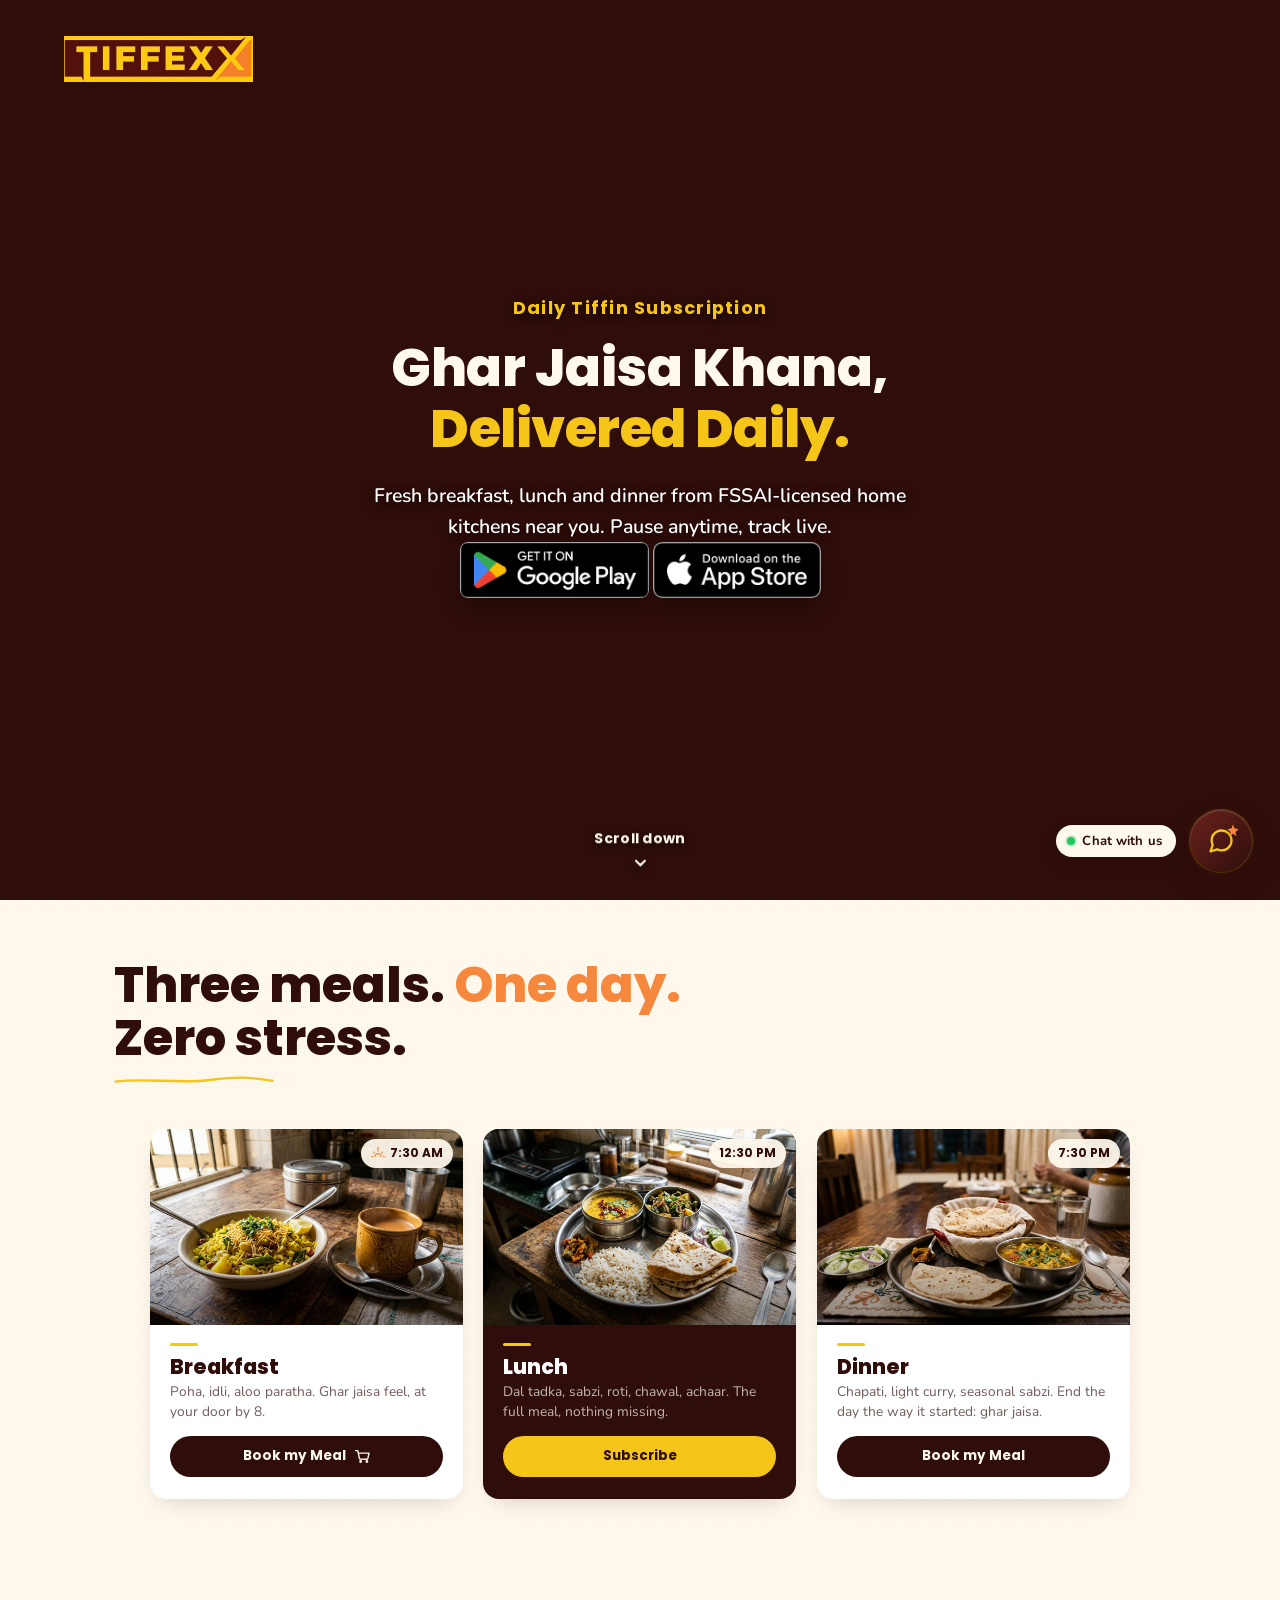
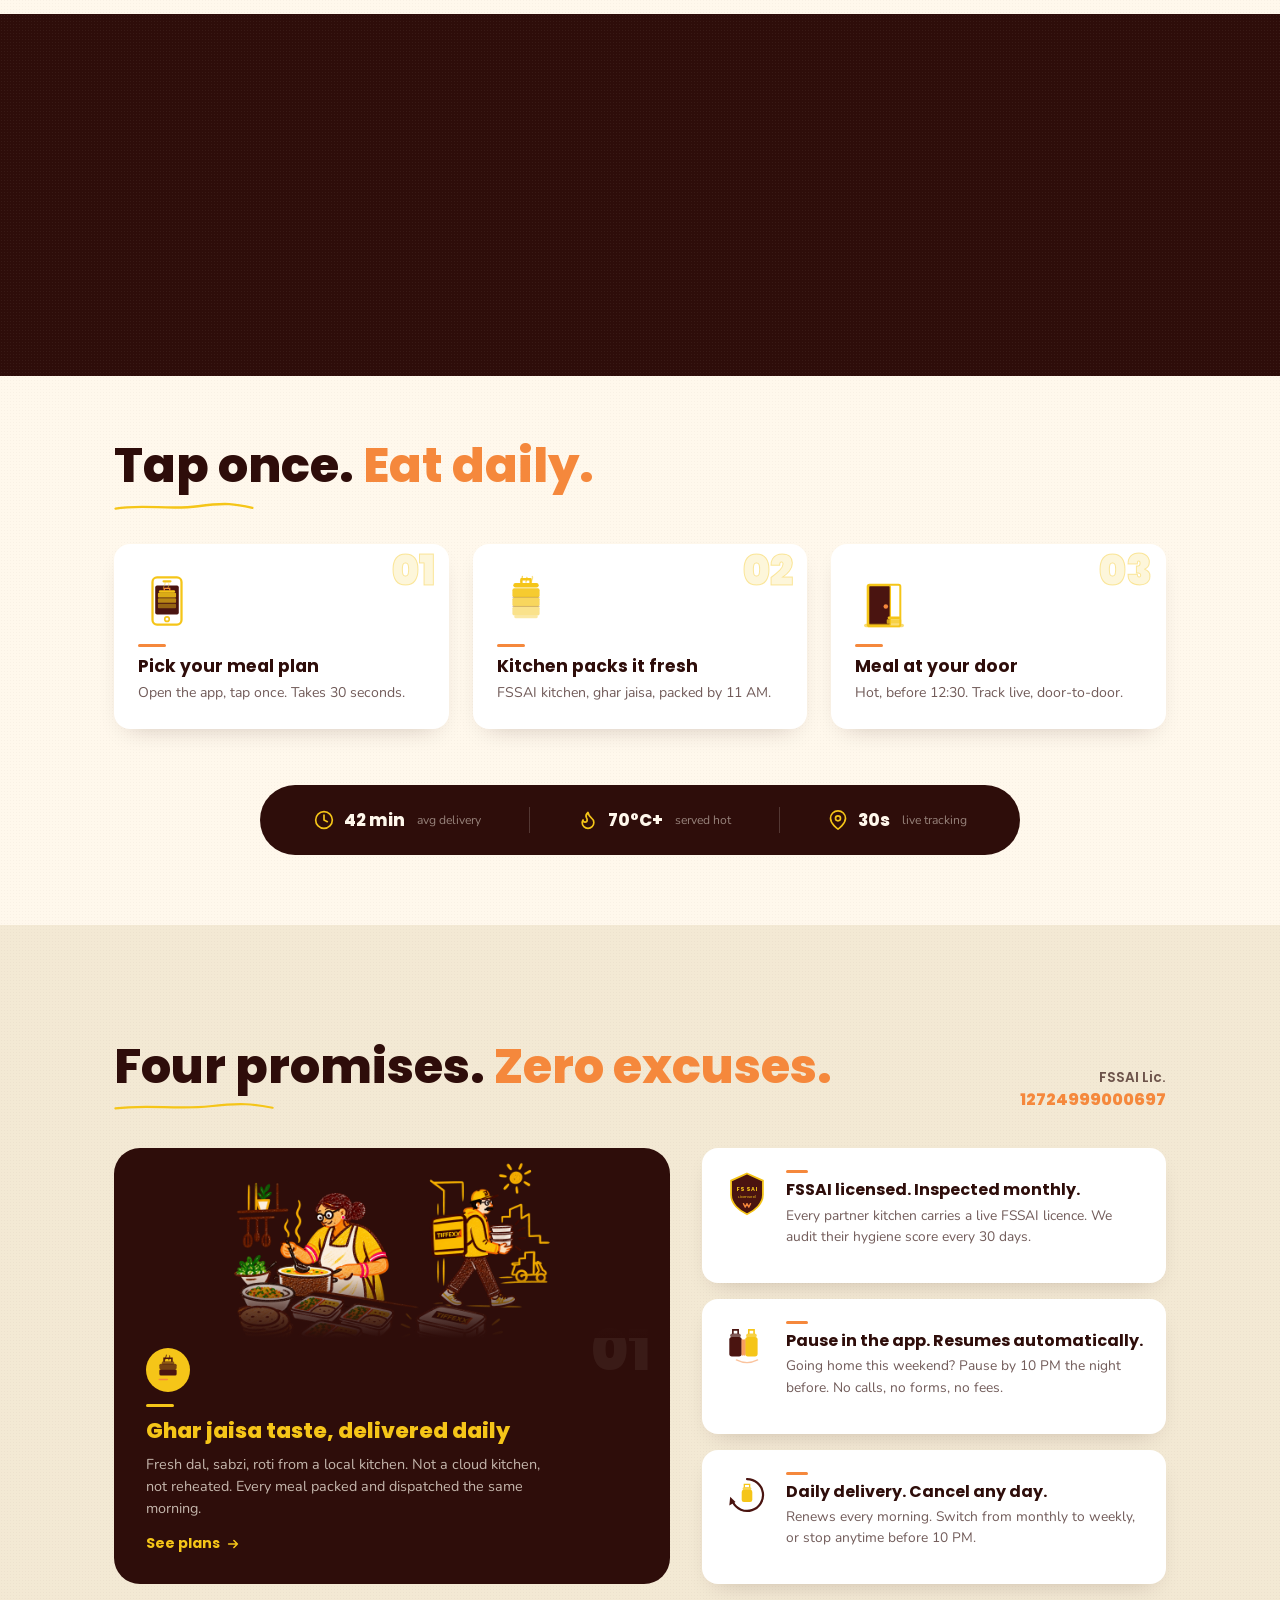
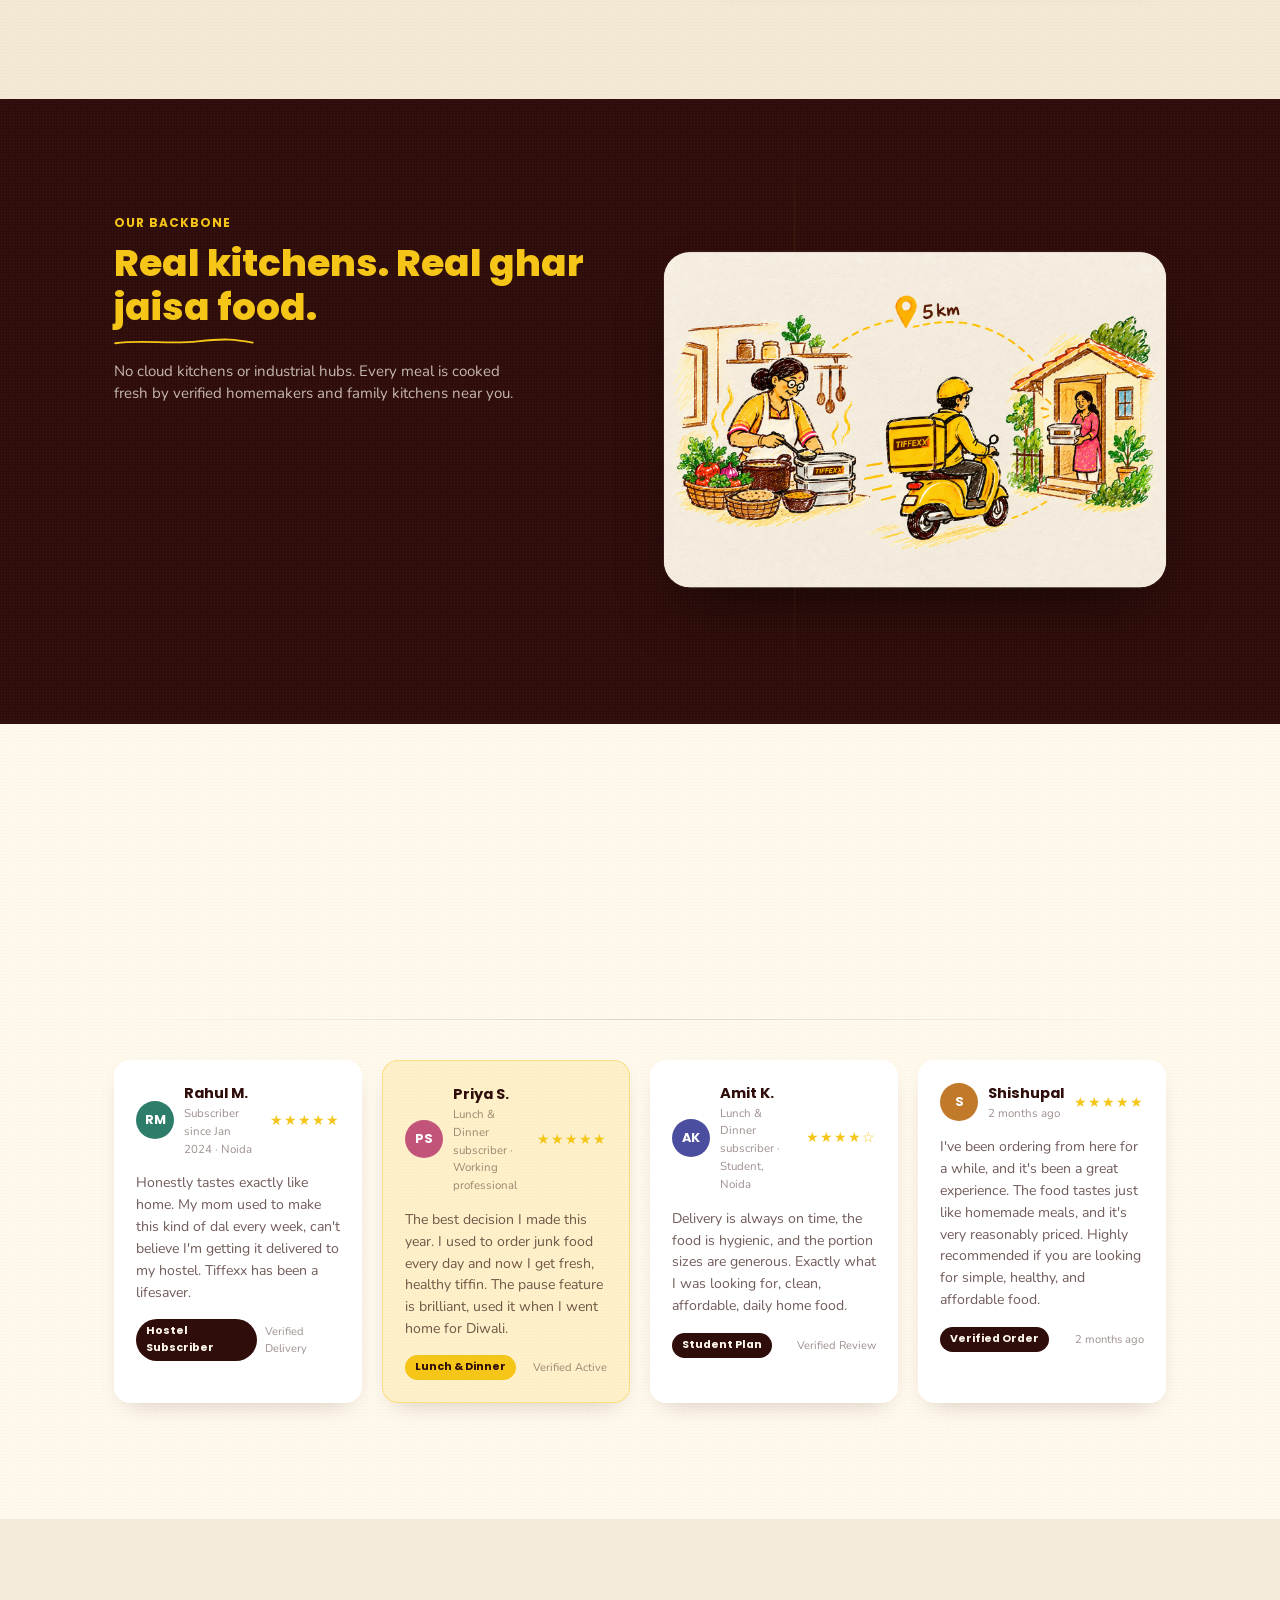
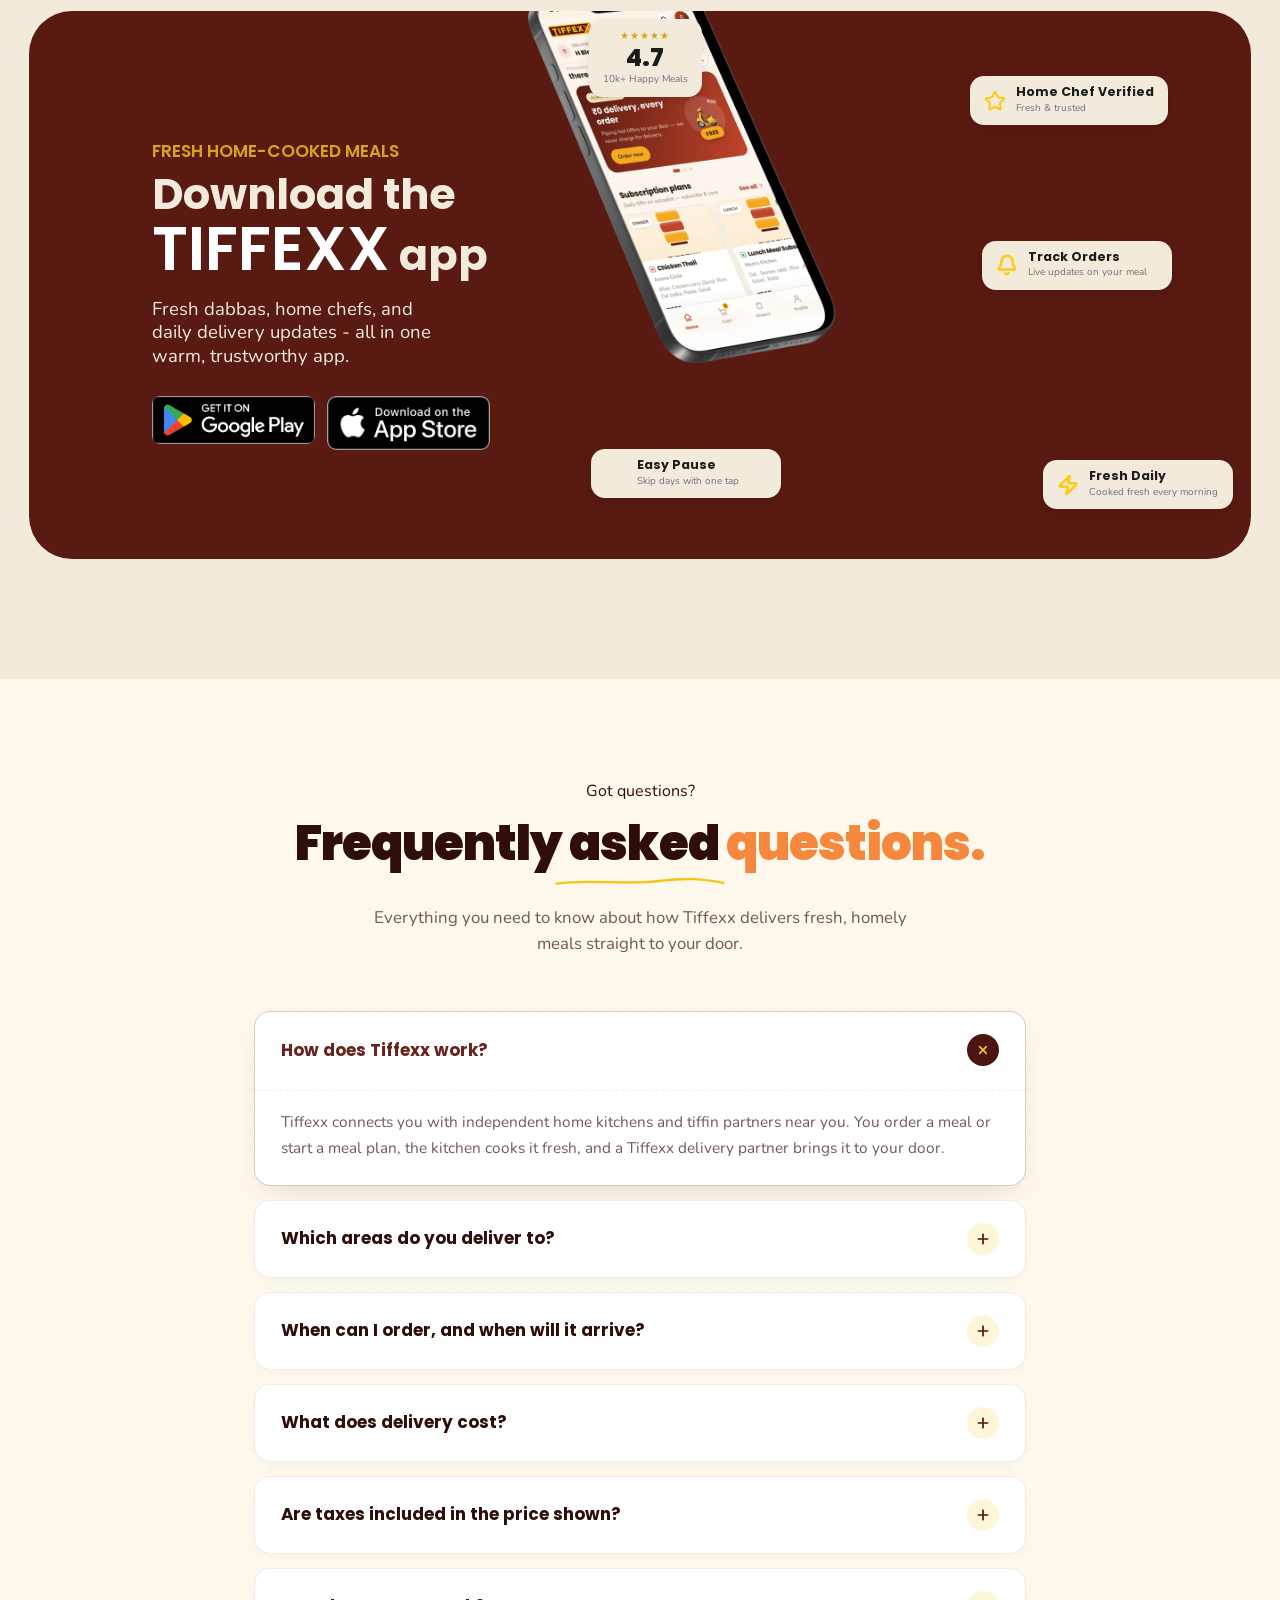
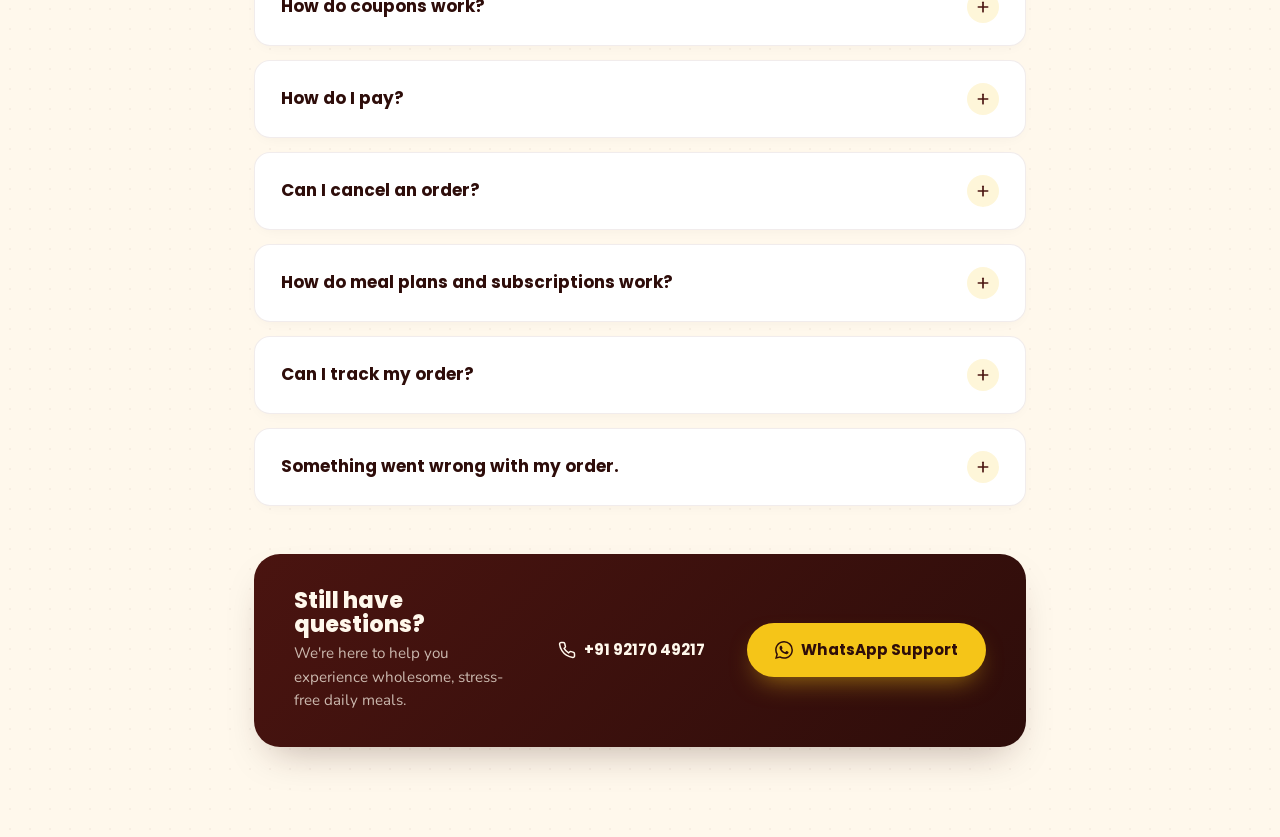
==== commit ca3c9084: "add CTA Section" ====
--- a/index.html
+++ b/index.html
@@ -1,2177 +1,3210 @@
-<!DOCTYPE html>
+<!doctype html>
 <html lang="en">
-
-<head>
-  <meta charset="UTF-8" />
-  <meta name="viewport" content="width=device-width, initial-scale=1.0" />
-  <meta name="description"
-    content="Tiffexx — Fresh home-style tiffins delivered daily in Noida. Subscribe to lunch or dinner from FSSAI-licensed local kitchens. Pause anytime, live tracking included." />
-  <meta name="keywords"
-    content="tiffin delivery, meal subscription, home cooked food, lunch dinner, Noida, tiffin service, daily tiffin" />
-  <meta property="og:title" content="Tiffexx — Ghar jaisa khana, delivered daily" />
-  <meta property="og:description"
-    content="Fresh lunch &amp; dinner tiffin subscriptions in Noida. FSSAI-licensed kitchens, pause anytime, live tracking." />
-  <meta property="og:type" content="website" />
-  <title>Tiffexx — Ghar jaisa khana, delivered daily</title>
-  <link rel="icon" type="image/x-icon" href="./assets/icon-32x32.png" />
-  <link rel="preconnect" href="https://fonts.googleapis.com" />
-  <link rel="preconnect" href="https://fonts.gstatic.com" crossorigin />
-  <link
-    href="https://fonts.googleapis.com/css2?family=Poppins:wght@600;700;800;900&family=Nunito:wght@400;500;600;700&display=swap"
-    rel="stylesheet" />
-  <link rel="stylesheet" href="styles.css" />
-</head>
-
-<body>
-
-  <!-- ╔══════════════════ HERO ══════════════════╗ -->
-  <section class="hero" id="hero" aria-label="Hero section">
-
-    <!-- Background video -->
-    <video class="hero-video" autoplay muted loop playsinline aria-hidden="true">
-      <source src="./assets/WhatsApp Video 2026-09-15 at 2.26.40 PM.mp4" type="video/mp4" />
-    </video>
-    <div class="hero-scrim" aria-hidden="true"></div>
-
-    <!-- Top-left logo -->
-    <a href="#" class="hero-logo" aria-label="Tiffexx — back to top">
-      <img src="./assets/tiffexx-logo.png" alt="Tiffexx" class="hero-logo-img" />
-    </a>
-
-    <div class="hero-copy">
-      <p class="hero-eyebrow">Noida &middot; Daily tiffin subscription</p>
-      <h1 class="hero-heading">Ghar jaisa khana,<br /><span class="hero-heading-em">delivered daily.</span></h1>
-      <p class="hero-sub">Fresh breakfast, lunch and dinner from FSSAI-licensed home kitchens near you. Pause anytime, track live.</p>
-      <div class="hero-cta-row">
-        <a href="#plans" class="btn hero-btn-primary">View meal plans</a>
-        <a href="#browse-meal" class="btn hero-btn-ghost">See today's menu</a>
+  <head>
+    <meta charset="UTF-8" />
+    <meta name="viewport" content="width=device-width, initial-scale=1.0" />
+    <meta
+      name="description"
+      content="Tiffexx — Fresh home-style tiffins delivered daily in Noida. Subscribe to lunch or dinner from FSSAI-licensed local kitchens. Pause anytime, live tracking included."
+    />
+    <meta
+      name="keywords"
+      content="tiffin delivery, meal subscription, home cooked food, lunch dinner, Noida, tiffin service, daily tiffin"
+    />
+    <meta
+      property="og:title"
+      content="Tiffexx — Ghar jaisa khana, delivered daily"
+    />
+    <meta
+      property="og:description"
+      content="Fresh lunch &amp; dinner tiffin subscriptions in Noida. FSSAI-licensed kitchens, pause anytime, live tracking."
+    />
+    <meta property="og:type" content="website" />
+    <title>Tiffexx — Ghar jaisa khana, delivered daily</title>
+    <link rel="icon" type="image/x-icon" href="./assets/icon-32x32.png" />
+    <link rel="preconnect" href="https://fonts.googleapis.com" />
+    <link rel="preconnect" href="https://fonts.gstatic.com" crossorigin />
+    <link
+      href="https://fonts.googleapis.com/css2?family=Poppins:wght@600;700;800;900&family=Nunito:wght@400;500;600;700&display=swap"
+      rel="stylesheet"
+    />
+    <link rel="stylesheet" href="styles.css" />
+  </head>
+
+  <body>
+    <!-- ╔══════════════════ HERO ══════════════════╗ -->
+    <section class="hero" id="hero" aria-label="Hero section">
+      <!-- Background video -->
+      <video
+        class="hero-video"
+        autoplay
+        muted
+        loop
+        playsinline
+        aria-hidden="true"
+      >
+        <source
+          src="./assets/WhatsApp Video 2026-09-15 at 2.26.40 PM.mp4"
+          type="video/mp4"
+        />
+      </video>
+      <div class="hero-scrim" aria-hidden="true"></div>
+
+      <!-- Top-left logo -->
+      <a href="#" class="hero-logo" aria-label="Tiffexx — back to top">
+        <img
+          src="./assets/tiffexx-logo.png"
+          alt="Tiffexx"
+          class="hero-logo-img"
+        />
+      </a>
+
+      <div class="hero-copy">
+        <p class="hero-eyebrow">Daily Tiffin Subscription</p>
+        <h1 class="hero-heading">
+          <span class="hero-heading-main">Ghar Jaisa Khana,</span><br /><span
+            class="hero-heading-em"
+            >Delivered Daily.</span
+          >
+        </h1>
+        <p class="hero-sub">
+          Fresh breakfast, lunch and dinner from FSSAI-licensed home kitchens
+          near you. Pause anytime, track live.
+        </p>
+        <!-- Centered large store download buttons -->
+        <div lass="hero-store-btns" aria-label="Download the Tiffexx app">
+          <a
+            href="https://play.google.com/store/search?q=tiffexx&c=apps&hl=en_IN"
+            target="_blank"
+            rel="noopener noreferrer"
+            class="hero-store-link"
+            id="hero-playstore-link"
+            aria-label="Get Tiffexx on Google Play Store"
+          >
+            <img
+              src="./assets/playStore-img.avif"
+              alt="Get it on Google Play"
+              class="hero-store-img"
+            />
+          </a>
+          <a
+            href="https://apps.apple.com/in/app/tiffexx/id6769454054"
+            target="_blank"
+            rel="noopener noreferrer"
+            class="hero-store-link"
+            id="hero-appstore-link"
+            aria-label="Download Tiffexx on the App Store"
+          >
+            <img
+              src="./assets/appStore-img.avif"
+              alt="Download on the App Store"
+              class="hero-store-img"
+            />
+          </a>
+        </div>
       </div>
-      <!-- Centered large store download buttons -->
-      <div class="hero-store-btns" aria-label="Download the Tiffexx app">
-        <a href="https://play.google.com/store/search?q=tiffexx&c=apps&hl=en_IN" target="_blank"
-          rel="noopener noreferrer" class="hero-store-link" id="hero-playstore-link"
-          aria-label="Get Tiffexx on Google Play Store">
-          <img src="./assets/playStore-img.avif" alt="Get it on Google Play" class="hero-store-img" />
-        </a>
-        <a href="https://apps.apple.com/in/app/tiffexx/id6769454054" target="_blank"
-          rel="noopener noreferrer" class="hero-store-link" id="hero-appstore-link"
-          aria-label="Download Tiffexx on the App Store">
-          <img src="./assets/appStore-img.avif" alt="Download on the App Store" class="hero-store-img" />
-        </a>
-      </div>
-    </div>
-
-    <!-- Scroll indicator -->
-    <div class="hero-scroll" aria-hidden="true">
-      <span>Scroll</span>
-      <svg viewBox="0 0 24 24" fill="none" stroke="currentColor" stroke-width="2.5" stroke-linecap="round" stroke-linejoin="round">
-        <polyline points="6 9 12 15 18 9"/>
-      </svg>
-    </div>
-  </section>
-
-
-  <!-- ╔══════════════════ MEAL PLANS ══════════════════╗ -->
-  <section class="plans section-pad" id="plans" aria-labelledby="plans-heading">
-
-    <!-- Diagonal top boundary (X-slash motif) -->
-    <div class="plans-top-slash" aria-hidden="true"></div>
-
-    <!-- SVG grain texture overlay -->
-    <svg class="plans-grain" aria-hidden="true" xmlns="http://www.w3.org/2000/svg" width="0" height="0">
-      <defs>
-        <filter id="plans-noise">
-          <feTurbulence type="fractalNoise" baseFrequency="0.72" numOctaves="4" stitchTiles="stitch"/>
-          <feColorMatrix type="saturate" values="0"/>
-          <feBlend in="SourceGraphic" mode="overlay" result="blend"/>
-          <feComposite in="blend" in2="SourceGraphic" operator="in"/>
-        </filter>
-      </defs>
-    </svg>
-    <div class="plans-grain-overlay" aria-hidden="true"></div>
-
-    <div class="container">
-
-      <!-- ── Redesigned Header: left-aligned, asymmetric row ── -->
-      <div class="plans-header-row">
-        <div class="plans-heading-block">
-          <h2 id="plans-heading" class="plans-main-heading">
-            Three meals.
-            <span class="plans-heading-em">One day.</span>
-            <span class="plans-heading-zero">Zero stress.</span>
-          </h2>
-          <!-- Animated hand-drawn underline under "One day." -->
-          <svg class="plans-underline-svg" aria-hidden="true" viewBox="0 0 200 12" fill="none" xmlns="http://www.w3.org/2000/svg">
-            <path class="plans-underline-path" d="M2 8 C40 3, 80 11, 120 6 S170 3, 198 7" stroke="#F5C518" stroke-width="3" stroke-linecap="round" fill="none"/>
+
+      <!-- Scroll indicator -->
+      <a
+        href="#plans"
+        class="hero-scroll"
+        aria-label="Scroll down to Three meals, one day section"
+      >
+        <div class="hero-scroll-inner">
+          <span class="hero-scroll-text">Scroll down</span>
+          <svg
+            viewBox="0 0 24 24"
+            fill="none"
+            stroke="currentColor"
+            stroke-width="2.5"
+            stroke-linecap="round"
+            stroke-linejoin="round"
+          >
+            <polyline points="6 9 12 15 18 9" />
           </svg>
         </div>
-        <p class="plans-header-aside" aria-label="3 meals, 1 kitchen, 0 hassle. Delivered at 7:30 AM, 12:30 PM, and 7:30 PM.">
+      </a>
+    </section>
+
+    <!-- ╔══════════════════ MEAL PLANS ══════════════════╗ -->
+    <section
+      class="plans section-pad"
+      id="plans"
+      aria-labelledby="plans-heading"
+    >
+      <!-- Diagonal top boundary (X-slash motif) -->
+      <!-- <div class="plans-top-slash" aria-hidden="true"></div> -->
+
+      <!-- SVG grain texture overlay -->
+      <svg
+        class="plans-grain"
+        aria-hidden="true"
+        xmlns="http://www.w3.org/2000/svg"
+        width="0"
+        height="0"
+      >
+        <defs>
+          <filter id="plans-noise">
+            <feTurbulence
+              type="fractalNoise"
+              baseFrequency="0.72"
+              numOctaves="4"
+              stitchTiles="stitch"
+            />
+            <feColorMatrix type="saturate" values="0" />
+            <feBlend in="SourceGraphic" mode="overlay" result="blend" />
+            <feComposite in="blend" in2="SourceGraphic" operator="in" />
+          </filter>
+        </defs>
+      </svg>
+      <div class="plans-grain-overlay" aria-hidden="true"></div>
+
+      <div class="container">
+        <!-- ── Redesigned Header: left-aligned, asymmetric row ── -->
+        <div class="plans-header-row">
+          <div class="plans-heading-block">
+            <h2 id="plans-heading" class="plans-main-heading">
+              Three meals.
+              <span class="plans-heading-em">One day.</span>
+              <span class="plans-heading-zero">Zero stress.</span>
+            </h2>
+            <!-- Animated hand-drawn underline under "One day." -->
+            <svg
+              class="plans-underline-svg"
+              aria-hidden="true"
+              viewBox="0 0 200 12"
+              fill="none"
+              xmlns="http://www.w3.org/2000/svg"
+            >
+              <path
+                class="plans-underline-path"
+                d="M2 8 C40 3, 80 11, 120 6 S170 3, 198 7"
+                stroke="#F5C518"
+                stroke-width="3"
+                stroke-linecap="round"
+                fill="none"
+              />
+            </svg>
+          </div>
+          <!-- <p class="plans-header-aside"
+          aria-label="3 meals, 1 kitchen, 0 hassle. Delivered at 7:30 AM, 12:30 PM, and 7:30 PM.">
           3 meals &middot; 1 kitchen &middot; 0 hassle
           <span class="plans-header-windows">
             <span>7:30 AM</span>
             <span>12:30 PM</span>
             <span>7:30 PM</span>
           </span>
-        </p>
+        </p> -->
+        </div>
+
+        <!-- ── Asymmetric staggered card composition ── -->
+        <div class="plans-stage">
+          <!-- ── BREAKFAST CARD ── -->
+          <article
+            class="plan-card plan-card--breakfast plans-animate-card"
+            aria-label="Breakfast subscription plan"
+            data-tilt
+          >
+            <div class="plan-img-wrap">
+              <img
+                src="./assets/plan_breakfast_real.jpg"
+                alt="Fresh authentic home-cooked Indian breakfast"
+                class="plan-img"
+                loading="lazy"
+              />
+              <div class="plan-img-shadow" aria-hidden="true"></div>
+              <div
+                class="plan-time-badge"
+                aria-label="Delivery window: 7:30 AM to 9:30 AM"
+              >
+                <!-- sunrise icon -->
+                <svg
+                  class="plan-badge-icon"
+                  viewBox="0 0 24 24"
+                  fill="none"
+                  stroke="currentColor"
+                  stroke-width="2"
+                  stroke-linecap="round"
+                  stroke-linejoin="round"
+                  aria-hidden="true"
+                >
+                  <path d="M17 18a5 5 0 00-10 0" />
+                  <line x1="12" y1="2" x2="12" y2="9" />
+                  <line x1="4.22" y1="10.22" x2="5.64" y2="11.64" />
+                  <line x1="1" y1="18" x2="3" y2="18" />
+                  <line x1="21" y1="18" x2="23" y2="18" />
+                  <line x1="18.36" y1="11.64" x2="19.78" y2="10.22" />
+                </svg>
+                <span>7:30 AM</span>
+              </div>
+            </div>
+            <div class="plan-body">
+              <div class="plan-slash-rule" aria-hidden="true"></div>
+              <h3 class="plan-name">Breakfast</h3>
+              <p class="plan-desc">
+                Poha, idli, aloo paratha. Ghar jaisa feel, at your door by 8.
+              </p>
+              <div class="plan-action">
+                <a
+                  href="#app"
+                  class="btn plans-btn plans-btn--breakfast"
+                  id="breakfast-get-started"
+                  aria-label="Book my Meal with Tiffexx breakfast plan"
+                >
+                  <span>Book my Meal</span>
+                  <svg
+                    class="plans-btn-icon plans-btn-icon--cart"
+                    viewBox="0 0 24 24"
+                    fill="none"
+                    stroke="currentColor"
+                    stroke-width="2.2"
+                    stroke-linecap="round"
+                    stroke-linejoin="round"
+                    aria-hidden="true"
+                  >
+                    <circle cx="9" cy="20" r="1.2" fill="currentColor" />
+                    <circle cx="19" cy="20" r="1.2" fill="currentColor" />
+                    <path
+                      d="M1 2.5h3.5l2.4 12.2a2 2 0 002 1.6h9.8a2 2 0 002-1.6l1.7-8.2H6.2"
+                    />
+                  </svg>
+                </a>
+              </div>
+            </div>
+          </article>
+
+          <!-- ── LUNCH CARD (flagship — loudest block) ── -->
+          <article
+            class="plan-card plan-card--lunch plans-animate-card"
+            aria-label="Lunch subscription plan"
+            data-tilt
+          >
+            <!-- Steam wisps (CSS-only, lunch card only) -->
+            <div class="plan-steam" aria-hidden="true">
+              <span class="plan-steam-wisp"></span
+              ><span class="plan-steam-wisp"></span
+              ><span class="plan-steam-wisp"></span
+              ><span class="plan-steam-wisp"></span>
+            </div>
+            <div class="plan-img-wrap">
+              <img
+                src="./assets/plan_lunch_real.jpg"
+                alt="Authentic Indian home lunch thali meal"
+                class="plan-img"
+                loading="lazy"
+              />
+              <div class="plan-img-shadow" aria-hidden="true"></div>
+              <div
+                class="plan-time-badge"
+                aria-label="Delivery window: 12:30 PM to 2:30 PM"
+              >
+                <span>12:30 PM</span>
+              </div>
+            </div>
+            <div class="plan-body">
+              <div class="plan-slash-rule" aria-hidden="true"></div>
+              <h3 class="plan-name">Lunch</h3>
+              <p class="plan-desc">
+                Dal tadka, sabzi, roti, chawal, achaar. The full meal, nothing
+                missing.
+              </p>
+              <div class="plan-action">
+                <a
+                  href="#app"
+                  class="btn plans-btn plans-btn--lunch"
+                  id="lunch-get-started"
+                  aria-label="Subscribe to Tiffexx lunch plan"
+                  ><span>Subscribe</span></a
+                >
+              </div>
+            </div>
+          </article>
+
+          <!-- ── DINNER CARD ── -->
+          <article
+            class="plan-card plan-card--dinner plans-animate-card"
+            aria-label="Dinner subscription plan"
+            data-tilt
+          >
+            <div class="plan-img-wrap">
+              <img
+                src="./assets/plan_dinner_real.jpg"
+                alt="Comforting authentic Indian home dinner thali meal"
+                class="plan-img"
+                loading="lazy"
+              />
+              <div class="plan-img-shadow" aria-hidden="true"></div>
+              <div
+                class="plan-time-badge"
+                aria-label="Delivery window: 7:30 PM to 9:30 PM"
+              >
+                <span>7:30 PM</span>
+              </div>
+            </div>
+            <div class="plan-body">
+              <div class="plan-slash-rule" aria-hidden="true"></div>
+              <h3 class="plan-name">Dinner</h3>
+              <p class="plan-desc">
+                Chapati, light curry, seasonal sabzi. End the day the way it
+                started: ghar jaisa.
+              </p>
+              <div class="plan-action">
+                <a
+                  href="#app"
+                  class="btn plans-btn plans-btn--dinner"
+                  id="dinner-get-started"
+                  aria-label="Book my Meal with Tiffexx dinner plan"
+                  ><span>Book my Meal</span></a
+                >
+              </div>
+            </div>
+          </article>
+        </div>
+        <!-- /.plans-stage -->
       </div>
-
-      <!-- ── Day Arc SVG — continuous path with 3 delivery nodes ── -->
-      <div class="plans-arc-wrap" aria-hidden="true">
-        <svg class="plans-arc-svg" viewBox="0 0 1100 120" fill="none" xmlns="http://www.w3.org/2000/svg" preserveAspectRatio="xMidYMid meet">
-          <!-- Main arc path drawn on scroll -->
-          <path
-            id="plans-arc-path"
-            class="plans-arc-path"
-            d="M 40 90 C 150 20, 300 100, 420 50 C 540 5, 620 95, 760 40 C 860 5, 980 90, 1060 55"
-            stroke="#F5C518"
-            stroke-width="1.5"
-            stroke-dasharray="8 5"
-            fill="none"
-            stroke-linecap="round"
-          />
-          <!-- Node at Breakfast: x≈420, y≈50 -->
-          <circle class="plans-arc-node" cx="420" cy="50" r="6" fill="#F5C518" opacity="0"/>
-          <circle class="plans-arc-node-ring" cx="420" cy="50" r="11" stroke="#F5C518" stroke-width="1.5" fill="none" opacity="0"/>
-          <!-- Node at Lunch: x≈760, y≈40 -->
-          <circle class="plans-arc-node" cx="760" cy="40" r="8" fill="#F5C518" opacity="0"/>
-          <circle class="plans-arc-node-ring" cx="760" cy="40" r="14" stroke="#F5C518" stroke-width="1.5" fill="none" opacity="0"/>
-          <!-- Node at Dinner: x≈1060, y≈55 -->
-          <circle class="plans-arc-node" cx="1060" cy="55" r="6" fill="#F5C518" opacity="0"/>
-          <circle class="plans-arc-node-ring" cx="1060" cy="55" r="11" stroke="#F5C518" stroke-width="1.5" fill="none" opacity="0"/>
-        </svg>
+      <!-- /.container -->
+    </section>
+
+    <!-- ╔══════════════════ PREMIUM VIDEO SHOWCASE ══════════════════╗ -->
+    <section
+      class="browse-meal video-showcase-section"
+      id="browse-meal"
+      aria-label="Tiffexx food video showcase"
+    >
+      <div class="browse-meal-grain" aria-hidden="true"></div>
+      <div class="video-showcase-wrapper">
+        <div class="video-showcase-frame">
+          <video
+            autoplay
+            muted
+            loop
+            playsinline
+            preload="auto"
+            aria-label="Tiffexx premium food showcase"
+          >
+            <source
+              src="assets/Create_a_second_premium_a_no_watermark.mp4"
+              type="video/mp4"
+            />
+          </video>
+        </div>
       </div>
-
-      <!-- ── Asymmetric staggered card composition ── -->
-      <div class="plans-stage">
-
-        <!-- ── BREAKFAST CARD ── -->
-        <article
-          class="plan-card plan-card--breakfast plans-animate-card"
-          aria-label="Breakfast subscription plan"
-          data-tilt
-        >
-          <div class="plan-img-wrap">
-            <img
-              src="./assets/plan_breakfast_real.jpg"
-              alt="Fresh authentic home-cooked Indian breakfast"
-              class="plan-img"
-              loading="lazy"
-            />
-            <div class="plan-img-shadow" aria-hidden="true"></div>
-            <div class="plan-time-badge" aria-label="Delivery window: 7:30 AM to 9:30 AM">
-              <!-- sunrise icon -->
-              <svg class="plan-badge-icon" viewBox="0 0 24 24" fill="none" stroke="currentColor" stroke-width="2" stroke-linecap="round" stroke-linejoin="round" aria-hidden="true">
-                <path d="M17 18a5 5 0 00-10 0"/>
-                <line x1="12" y1="2" x2="12" y2="9"/>
-                <line x1="4.22" y1="10.22" x2="5.64" y2="11.64"/>
-                <line x1="1" y1="18" x2="3" y2="18"/>
-                <line x1="21" y1="18" x2="23" y2="18"/>
-                <line x1="18.36" y1="11.64" x2="19.78" y2="10.22"/>
-              </svg>
-              <span>7:30 AM</span>
-            </div>
-          </div>
-          <div class="plan-body">
-            <div class="plan-slash-rule" aria-hidden="true"></div>
-            <h3 class="plan-name">Breakfast</h3>
-            <p class="plan-desc">Poha, idli, aloo paratha. Ghar jaisa feel, at your door by 8.</p>
-            <div class="plan-action">
-              <a href="#app" class="btn plans-btn plans-btn--breakfast" id="breakfast-get-started" aria-label="Start mornings right with Tiffexx breakfast plan">
-                Start mornings right
-                <span class="plans-btn-slash" aria-hidden="true"></span>
-              </a>
-            </div>
-          </div>
-        </article>
-
-        <!-- ── LUNCH CARD (flagship — loudest block) ── -->
-        <article
-          class="plan-card plan-card--lunch plans-animate-card"
-          aria-label="Lunch subscription plan"
-          data-tilt
-        >
-          <!-- Steam wisps (CSS-only, lunch card only) -->
-          <div class="plan-steam" aria-hidden="true">
-            <span class="plan-steam-wisp"></span>
-            <span class="plan-steam-wisp"></span>
-            <span class="plan-steam-wisp"></span>
-            <span class="plan-steam-wisp"></span>
-          </div>
-          <div class="plan-img-wrap">
-            <img
-              src="./assets/plan_lunch_real.jpg"
-              alt="Authentic Indian home lunch thali meal"
-              class="plan-img"
-              loading="lazy"
-            />
-            <div class="plan-img-shadow" aria-hidden="true"></div>
-            <div class="plan-time-badge" aria-label="Delivery window: 12:30 PM to 2:30 PM">
-              <!-- sun icon -->
-              <svg class="plan-badge-icon" viewBox="0 0 24 24" fill="none" stroke="currentColor" stroke-width="2" stroke-linecap="round" stroke-linejoin="round" aria-hidden="true">
-                <circle cx="12" cy="12" r="5"/>
-                <line x1="12" y1="1" x2="12" y2="3"/>
-                <line x1="12" y1="21" x2="12" y2="23"/>
-                <line x1="4.22" y1="4.22" x2="5.64" y2="5.64"/>
-                <line x1="18.36" y1="18.36" x2="19.78" y2="19.78"/>
-                <line x1="1" y1="12" x2="3" y2="12"/>
-                <line x1="21" y1="12" x2="23" y2="12"/>
-                <line x1="4.22" y1="19.78" x2="5.64" y2="18.36"/>
-                <line x1="18.36" y1="5.64" x2="19.78" y2="4.22"/>
-              </svg>
-              <span>12:30 PM</span>
-            </div>
-          </div>
-          <div class="plan-body">
-            <div class="plan-slash-rule" aria-hidden="true"></div>
-            <h3 class="plan-name">Lunch</h3>
-            <p class="plan-desc">Dal tadka, sabzi, roti, chawal, achaar. The full meal, nothing missing.</p>
-            <div class="plan-action">
-              <a href="#app" class="btn plans-btn plans-btn--lunch" id="lunch-get-started" aria-label="Book my meal with Tiffexx lunch plan">
-                Book my meal
-                <span class="plans-btn-slash" aria-hidden="true"></span>
-              </a>
-            </div>
-          </div>
-        </article>
-
-        <!-- ── DINNER CARD ── -->
-        <article
-          class="plan-card plan-card--dinner plans-animate-card"
-          aria-label="Dinner subscription plan"
-          data-tilt
-        >
-          <div class="plan-img-wrap">
-            <img
-              src="./assets/plan_dinner_real.jpg"
-              alt="Comforting authentic Indian home dinner thali meal"
-              class="plan-img"
-              loading="lazy"
-            />
-            <div class="plan-img-shadow" aria-hidden="true"></div>
-            <div class="plan-time-badge" aria-label="Delivery window: 7:30 PM to 9:30 PM">
-              <!-- moon icon -->
-              <svg class="plan-badge-icon" viewBox="0 0 24 24" fill="none" stroke="currentColor" stroke-width="2" stroke-linecap="round" stroke-linejoin="round" aria-hidden="true">
-                <path d="M21 12.79A9 9 0 1111.21 3 7 7 0 0021 12.79z"/>
-              </svg>
-              <span>7:30 PM</span>
-            </div>
-          </div>
-          <div class="plan-body">
-            <div class="plan-slash-rule" aria-hidden="true"></div>
-            <h3 class="plan-name">Dinner</h3>
-            <p class="plan-desc">Chapati, light curry, seasonal sabzi. End the day the way it started: ghar jaisa.</p>
-            <div class="plan-action">
-              <a href="#app" class="btn plans-btn plans-btn--dinner" id="dinner-get-started" aria-label="Set up dinner with Tiffexx dinner plan">
-                Set up dinner
-                <span class="plans-btn-slash" aria-hidden="true"></span>
-              </a>
-            </div>
-          </div>
-        </article>
-
-      </div><!-- /.plans-stage -->
-    </div><!-- /.container -->
-
-    <!-- Diagonal bottom boundary -->
-    <div class="plans-bottom-slash" aria-hidden="true"></div>
-  </section>
-
-
-  <!-- ╔══════════════════ BROWSE BY MEAL (PREVIEW ONLY — NOT INTERACTIVE) ══════════════════╗ -->
-  <!--
-    NOTE FOR DEV / STAKEHOLDERS:
-    This section is a visual preview for the ad/landing page only.
-    Category chips and dish cards are intentionally NOT clickable —
-    ordering happens inside the Tiffexx app (see Zomato/messoka refs).
-    aria-disabled + tabindex="-1" are set throughout so screen readers
-    and keyboard users don't land on dead controls.
-  -->
-  <section class="browse-meal" id="browse-meal" aria-labelledby="browse-meal-heading">
-
-    <div class="browse-meal-grain" aria-hidden="true"></div>
-    <div class="browse-meal-top-slash" aria-hidden="true"></div>
-
-    <div class="container browse-meal-container">
-
-      <div class="browse-meal-header-row">
-        <div class="browse-meal-heading-block">
-          <h2 id="browse-meal-heading" class="browse-meal-main-heading">
-            Today's meal,
-            <span class="browse-meal-heading-em">already decided.</span>
-          </h2>
-          <svg class="browse-meal-underline-svg" aria-hidden="true" viewBox="0 0 200 12" fill="none">
-            <path d="M2 8 C40 3, 80 11, 120 6 S170 3, 198 7" stroke="#F5C518" stroke-width="3" stroke-linecap="round" fill="none"/>
-          </svg>
-        </div>
-        <p class="browse-meal-header-aside">
-          A peek at what's cooking
-          <span class="browse-meal-header-stat">the full menu lives in the app</span>
-        </p>
-      </div>
-
-      <!-- ── Meal category chips (Breakfast / Lunch / Dinner) ── -->
-      <div class="meal-tabs" role="list" aria-label="Meal categories (preview only)">
-
-        <div class="meal-tab meal-tab--active" role="listitem" aria-disabled="true" tabindex="-1">
-          <div class="meal-tab-icon" aria-hidden="true">
-            <svg viewBox="0 0 24 24" fill="none" stroke="currentColor" stroke-width="2" stroke-linecap="round" stroke-linejoin="round">
-              <path d="M17 18a5 5 0 00-10 0"/><line x1="12" y1="2" x2="12" y2="9"/>
-              <line x1="4.22" y1="10.22" x2="5.64" y2="11.64"/><line x1="1" y1="18" x2="3" y2="18"/>
-              <line x1="21" y1="18" x2="23" y2="18"/><line x1="18.36" y1="11.64" x2="19.78" y2="10.22"/>
+    </section>
+
+    <!-- ╔══════════════════ HOW IT WORKS ══════════════════╗ -->
+    <section
+      class="how-it-works"
+      id="how-it-works"
+      aria-labelledby="hiw-heading"
+    >
+      <div class="hiw-grain" aria-hidden="true"></div>
+      <div class="container hiw-container">
+        <!-- ── Header row: left heading + right fact ── -->
+        <div class="hiw-header-row">
+          <div class="hiw-heading-block">
+            <h2 id="hiw-heading" class="hiw-main-heading">
+              Tap once.
+              <span class="hiw-heading-em">Eat daily.</span>
+            </h2>
+            <svg
+              class="hiw-underline-svg"
+              aria-hidden="true"
+              viewBox="0 0 180 12"
+              fill="none"
+            >
+              <path
+                class="hiw-underline-path"
+                d="M2 8 C36 2, 72 10, 108 5 S156 2, 178 7"
+                stroke="#F5C518"
+                stroke-width="3"
+                stroke-linecap="round"
+                fill="none"
+              />
             </svg>
           </div>
-          <span class="meal-tab-name">Breakfast</span>
-          <span class="meal-tab-time">Closes 8:00 AM</span>
-        </div>
-
-        <div class="meal-tab" role="listitem" aria-disabled="true" tabindex="-1">
-          <div class="meal-tab-icon" aria-hidden="true">
-            <svg viewBox="0 0 24 24" fill="none" stroke="currentColor" stroke-width="2" stroke-linecap="round" stroke-linejoin="round">
-              <circle cx="12" cy="12" r="5"/><line x1="12" y1="1" x2="12" y2="3"/><line x1="12" y1="21" x2="12" y2="23"/>
-              <line x1="4.22" y1="4.22" x2="5.64" y2="5.64"/><line x1="18.36" y1="18.36" x2="19.78" y2="19.78"/>
-              <line x1="1" y1="12" x2="3" y2="12"/><line x1="21" y1="12" x2="23" y2="12"/>
-            </svg>
-          </div>
-          <span class="meal-tab-name">Lunch</span>
-          <span class="meal-tab-time">Closes 12:45 PM</span>
-        </div>
-
-        <div class="meal-tab" role="listitem" aria-disabled="true" tabindex="-1">
-          <div class="meal-tab-icon" aria-hidden="true">
-            <svg viewBox="0 0 24 24" fill="none" stroke="currentColor" stroke-width="2" stroke-linecap="round" stroke-linejoin="round">
-              <path d="M21 12.79A9 9 0 1111.21 3 7 7 0 0021 12.79z"/>
-            </svg>
-          </div>
-          <span class="meal-tab-name">Dinner</span>
-          <span class="meal-tab-time">Closes 6:30 PM</span>
-        </div>
-
-      </div><!-- /.meal-tabs -->
-
-      <!-- ── Never-ending horizontal dish scroller (decorative / non-interactive) ── -->
-      <div class="dish-scroller" aria-label="Sample dishes from partner kitchens (preview only, not orderable here)">
-        <div class="dish-track">
-
-          <!-- Set A -->
-          <article class="dish-card" aria-disabled="true" tabindex="-1">
-            <span class="dish-veg-dot dish-veg-dot--veg" aria-hidden="true"></span>
-            <span class="dish-tag">Bestseller</span>
-            <div class="dish-img" aria-hidden="true">
-              <img src="./assets/dish_aloo_paratha.jpg" alt="Aloo Paratha + Dahi" />
-              <span class="dish-home-badge">Real Home Made</span>
-            </div>
-            <button class="dish-fav" type="button" tabindex="-1" aria-hidden="true">♡</button>
-            <div class="dish-body">
-              <h4 class="dish-name">Aloo Paratha + Dahi</h4>
-              <p class="dish-kitchen">Meena's Tiffin</p>
-              <div class="dish-meta">
-                <span class="dish-rating">★ 4.5</span>
-                <span class="dish-price">₹80 <s>₹250</s></span>
-              </div>
-            </div>
-          </article>
-
-          <article class="dish-card" aria-disabled="true" tabindex="-1">
-            <span class="dish-veg-dot dish-veg-dot--veg" aria-hidden="true"></span>
-            <div class="dish-img" aria-hidden="true">
-              <img src="./assets/dish_dal_tadka.jpg" alt="Dal Tadka Thali" />
-              <span class="dish-home-badge">Real Home Made</span>
-            </div>
-            <button class="dish-fav" type="button" tabindex="-1" aria-hidden="true">♡</button>
-            <div class="dish-body">
-              <h4 class="dish-name">Dal Tadka Thali</h4>
-              <p class="dish-kitchen">Sharma Ghar Ka Khana</p>
-              <div class="dish-meta">
-                <span class="dish-rating">★ 4.7</span>
-                <span class="dish-price">₹110 <s>₹180</s></span>
-              </div>
-            </div>
-          </article>
-
-          <article class="dish-card" aria-disabled="true" tabindex="-1">
-            <span class="dish-veg-dot dish-veg-dot--nonveg" aria-hidden="true"></span>
-            <span class="dish-tag dish-tag--spicy">Chef's Special</span>
-            <div class="dish-img" aria-hidden="true">
-              <img src="./assets/dish_chicken_curry.jpg" alt="Chicken Curry Thali" />
-              <span class="dish-home-badge">Real Home Made</span>
-            </div>
-            <button class="dish-fav" type="button" tabindex="-1" aria-hidden="true">♡</button>
-            <div class="dish-body">
-              <h4 class="dish-name">Chicken Curry Thali</h4>
-              <p class="dish-kitchen">Rani's Kitchen</p>
-              <div class="dish-meta">
-                <span class="dish-rating">★ 4.6</span>
-                <span class="dish-price">₹150 <s>₹220</s></span>
-              </div>
-            </div>
-          </article>
-
-          <article class="dish-card" aria-disabled="true" tabindex="-1">
-            <span class="dish-veg-dot dish-veg-dot--veg" aria-hidden="true"></span>
-            <div class="dish-img" aria-hidden="true">
-              <img src="./assets/dish_rajma_chawal.jpg" alt="Rajma Chawal" />
-              <span class="dish-home-badge">Real Home Made</span>
-            </div>
-            <button class="dish-fav" type="button" tabindex="-1" aria-hidden="true">♡</button>
-            <div class="dish-body">
-              <h4 class="dish-name">Rajma Chawal</h4>
-              <p class="dish-kitchen">Meena's Tiffin</p>
-              <div class="dish-meta">
-                <span class="dish-rating">★ 4.8</span>
-                <span class="dish-price">₹100 <s>₹160</s></span>
-              </div>
-            </div>
-          </article>
-
-          <article class="dish-card" aria-disabled="true" tabindex="-1">
-            <span class="dish-veg-dot dish-veg-dot--veg" aria-hidden="true"></span>
-            <span class="dish-tag">Bestseller</span>
-            <div class="dish-img" aria-hidden="true">
-              <img src="./assets/dish_paneer_butter.jpg" alt="Paneer Butter Masala" />
-              <span class="dish-home-badge">Real Home Made</span>
-            </div>
-            <button class="dish-fav" type="button" tabindex="-1" aria-hidden="true">♡</button>
-            <div class="dish-body">
-              <h4 class="dish-name">Paneer Butter Masala</h4>
-              <p class="dish-kitchen">Gupta Rasoi</p>
-              <div class="dish-meta">
-                <span class="dish-rating">★ 4.6</span>
-                <span class="dish-price">₹130 <s>₹210</s></span>
-              </div>
-            </div>
-          </article>
-
-          <article class="dish-card" aria-disabled="true" tabindex="-1">
-            <span class="dish-veg-dot dish-veg-dot--veg" aria-hidden="true"></span>
-            <div class="dish-img" aria-hidden="true">
-              <img src="./assets/dish_poha.jpg" alt="Poha with Sev" />
-              <span class="dish-home-badge">Real Home Made</span>
-            </div>
-            <button class="dish-fav" type="button" tabindex="-1" aria-hidden="true">♡</button>
-            <div class="dish-body">
-              <h4 class="dish-name">Poha with Sev</h4>
-              <p class="dish-kitchen">Sharma Ghar Ka Khana</p>
-              <div class="dish-meta">
-                <span class="dish-rating">★ 4.4</span>
-                <span class="dish-price">₹60 <s>₹100</s></span>
-              </div>
-            </div>
-          </article>
-
-          <article class="dish-card" aria-disabled="true" tabindex="-1">
-            <span class="dish-veg-dot dish-veg-dot--nonveg" aria-hidden="true"></span>
-            <div class="dish-img" aria-hidden="true">
-              <img src="./assets/dish_egg_curry.jpg" alt="Egg Curry + Rice" />
-              <span class="dish-home-badge">Real Home Made</span>
-            </div>
-            <button class="dish-fav" type="button" tabindex="-1" aria-hidden="true">♡</button>
-            <div class="dish-body">
-              <h4 class="dish-name">Egg Curry + Rice</h4>
-              <p class="dish-kitchen">Rani's Kitchen</p>
-              <div class="dish-meta">
-                <span class="dish-rating">★ 4.5</span>
-                <span class="dish-price">₹120 <s>₹190</s></span>
-              </div>
-            </div>
-          </article>
-
-          <article class="dish-card" aria-disabled="true" tabindex="-1">
-            <span class="dish-veg-dot dish-veg-dot--veg" aria-hidden="true"></span>
-            <span class="dish-tag dish-tag--spicy">Chef's Special</span>
-            <div class="dish-img" aria-hidden="true">
-              <img src="./assets/dish_kadhi_chawal.jpg" alt="Kadhi Chawal" />
-              <span class="dish-home-badge">Real Home Made</span>
-            </div>
-            <button class="dish-fav" type="button" tabindex="-1" aria-hidden="true">♡</button>
-            <div class="dish-body">
-              <h4 class="dish-name">Kadhi Chawal</h4>
-              <p class="dish-kitchen">Gupta Rasoi</p>
-              <div class="dish-meta">
-                <span class="dish-rating">★ 4.6</span>
-                <span class="dish-price">₹95 <s>₹150</s></span>
-              </div>
-            </div>
-          </article>
-
-          <!-- Set B (duplicate for a seamless, never-ending loop — aria-hidden so screen readers see the list once) -->
-          <div class="dish-track-dup" aria-hidden="true">
-
-            <article class="dish-card" tabindex="-1">
-              <span class="dish-veg-dot dish-veg-dot--veg"></span>
-              <span class="dish-tag">Bestseller</span>
-              <div class="dish-img">
-                <img src="./assets/dish_aloo_paratha.jpg" alt="Aloo Paratha + Dahi" />
-                <span class="dish-home-badge">Real Home Made</span>
-              </div>
-              <button class="dish-fav" type="button" tabindex="-1">♡</button>
-              <div class="dish-body">
-                <h4 class="dish-name">Aloo Paratha + Dahi</h4>
-                <p class="dish-kitchen">Meena's Tiffin</p>
-                <div class="dish-meta">
-                  <span class="dish-rating">★ 4.5</span>
-                  <span class="dish-price">₹80 <s>₹250</s></span>
-                </div>
-              </div>
-            </article>
-
-            <article class="dish-card" tabindex="-1">
-              <span class="dish-veg-dot dish-veg-dot--veg"></span>
-              <div class="dish-img">
-                <img src="./assets/dish_dal_tadka.jpg" alt="Dal Tadka Thali" />
-                <span class="dish-home-badge">Real Home Made</span>
-              </div>
-              <button class="dish-fav" type="button" tabindex="-1">♡</button>
-              <div class="dish-body">
-                <h4 class="dish-name">Dal Tadka Thali</h4>
-                <p class="dish-kitchen">Sharma Ghar Ka Khana</p>
-                <div class="dish-meta">
-                  <span class="dish-rating">★ 4.7</span>
-                  <span class="dish-price">₹110 <s>₹180</s></span>
-                </div>
-              </div>
-            </article>
-
-            <article class="dish-card" tabindex="-1">
-              <span class="dish-veg-dot dish-veg-dot--nonveg"></span>
-              <span class="dish-tag dish-tag--spicy">Chef's Special</span>
-              <div class="dish-img">
-                <img src="./assets/dish_chicken_curry.jpg" alt="Chicken Curry Thali" />
-                <span class="dish-home-badge">Real Home Made</span>
-              </div>
-              <button class="dish-fav" type="button" tabindex="-1">♡</button>
-              <div class="dish-body">
-                <h4 class="dish-name">Chicken Curry Thali</h4>
-                <p class="dish-kitchen">Rani's Kitchen</p>
-                <div class="dish-meta">
-                  <span class="dish-rating">★ 4.6</span>
-                  <span class="dish-price">₹150 <s>₹220</s></span>
-                </div>
-              </div>
-            </article>
-
-            <article class="dish-card" tabindex="-1">
-              <span class="dish-veg-dot dish-veg-dot--veg"></span>
-              <div class="dish-img">
-                <img src="./assets/dish_rajma_chawal.jpg" alt="Rajma Chawal" />
-                <span class="dish-home-badge">Real Home Made</span>
-              </div>
-              <button class="dish-fav" type="button" tabindex="-1">♡</button>
-              <div class="dish-body">
-                <h4 class="dish-name">Rajma Chawal</h4>
-                <p class="dish-kitchen">Meena's Tiffin</p>
-                <div class="dish-meta">
-                  <span class="dish-rating">★ 4.8</span>
-                  <span class="dish-price">₹100 <s>₹160</s></span>
-                </div>
-              </div>
-            </article>
-
-            <article class="dish-card" tabindex="-1">
-              <span class="dish-veg-dot dish-veg-dot--veg"></span>
-              <span class="dish-tag">Bestseller</span>
-              <div class="dish-img">
-                <img src="./assets/dish_paneer_butter.jpg" alt="Paneer Butter Masala" />
-                <span class="dish-home-badge">Real Home Made</span>
-              </div>
-              <button class="dish-fav" type="button" tabindex="-1">♡</button>
-              <div class="dish-body">
-                <h4 class="dish-name">Paneer Butter Masala</h4>
-                <p class="dish-kitchen">Gupta Rasoi</p>
-                <div class="dish-meta">
-                  <span class="dish-rating">★ 4.6</span>
-                  <span class="dish-price">₹130 <s>₹210</s></span>
-                </div>
-              </div>
-            </article>
-
-            <article class="dish-card" tabindex="-1">
-              <span class="dish-veg-dot dish-veg-dot--veg"></span>
-              <div class="dish-img">
-                <img src="./assets/dish_poha.jpg" alt="Poha with Sev" />
-                <span class="dish-home-badge">Real Home Made</span>
-              </div>
-              <button class="dish-fav" type="button" tabindex="-1">♡</button>
-              <div class="dish-body">
-                <h4 class="dish-name">Poha with Sev</h4>
-                <p class="dish-kitchen">Sharma Ghar Ka Khana</p>
-                <div class="dish-meta">
-                  <span class="dish-rating">★ 4.4</span>
-                  <span class="dish-price">₹60 <s>₹100</s></span>
-                </div>
-              </div>
-            </article>
-
-            <article class="dish-card" tabindex="-1">
-              <span class="dish-veg-dot dish-veg-dot--nonveg"></span>
-              <div class="dish-img">
-                <img src="./assets/dish_egg_curry.jpg" alt="Egg Curry + Rice" />
-                <span class="dish-home-badge">Real Home Made</span>
-              </div>
-              <button class="dish-fav" type="button" tabindex="-1">♡</button>
-              <div class="dish-body">
-                <h4 class="dish-name">Egg Curry + Rice</h4>
-                <p class="dish-kitchen">Rani's Kitchen</p>
-                <div class="dish-meta">
-                  <span class="dish-rating">★ 4.5</span>
-                  <span class="dish-price">₹120 <s>₹190</s></span>
-                </div>
-              </div>
-            </article>
-
-            <article class="dish-card" tabindex="-1">
-              <span class="dish-veg-dot dish-veg-dot--veg"></span>
-              <span class="dish-tag dish-tag--spicy">Chef's Special</span>
-              <div class="dish-img">
-                <img src="./assets/dish_kadhi_chawal.jpg" alt="Kadhi Chawal" />
-                <span class="dish-home-badge">Real Home Made</span>
-              </div>
-              <button class="dish-fav" type="button" tabindex="-1">♡</button>
-              <div class="dish-body">
-                <h4 class="dish-name">Kadhi Chawal</h4>
-                <p class="dish-kitchen">Gupta Rasoi</p>
-                <div class="dish-meta">
-                  <span class="dish-rating">★ 4.6</span>
-                  <span class="dish-price">₹95 <s>₹150</s></span>
-                </div>
-              </div>
-            </article>
-
-          </div><!-- /.dish-track-dup -->
-
-        </div><!-- /.dish-track -->
-
-        <div class="dish-scroller-fade dish-scroller-fade--left" aria-hidden="true"></div>
-        <div class="dish-scroller-fade dish-scroller-fade--right" aria-hidden="true"></div>
-      </div><!-- /.dish-scroller -->
-
-      <p class="browse-meal-footnote">Preview only — open the app for the full daily menu and to order.</p>
-
-    </div><!-- /.container -->
-
-    <div class="browse-meal-bottom-slash" aria-hidden="true"></div>
-  </section>
-
-
-  <!-- ╔══════════════════ HOW IT WORKS ══════════════════╗ -->
-  <section class="how-it-works" id="how-it-works" aria-labelledby="hiw-heading">
-
-    <!-- Grain texture (mirrors plans section) -->
-    <div class="hiw-grain" aria-hidden="true"></div>
-
-    <!-- ── Diagonal top edge (X-slash motif) ── -->
-    <div class="hiw-top-slash" aria-hidden="true"></div>
-
-    <div class="container hiw-container">
-
-      <!-- ── Header row: left heading + right fact ── -->
-      <div class="hiw-header-row">
-        <div class="hiw-heading-block">
-          <h2 id="hiw-heading" class="hiw-main-heading">
-            Tap once.
-            <span class="hiw-heading-em">Eat daily.</span>
-          </h2>
-          <svg class="hiw-underline-svg" aria-hidden="true" viewBox="0 0 180 12" fill="none">
-            <path class="hiw-underline-path" d="M2 8 C36 2, 72 10, 108 5 S156 2, 178 7"
-              stroke="#F5C518" stroke-width="3" stroke-linecap="round" fill="none"/>
-          </svg>
-        </div>
-        <p class="hiw-header-aside" aria-label="Order placed to meal at your door in under 45 minutes">
+          <!-- <p class="hiw-header-aside" aria-label="Order placed to meal at your door in under 45 minutes">
           Order to meal<br>
           <span class="hiw-header-stat">in &lt;45 min</span>
-        </p>
-      </div>
-
-      <!-- ── Diagonal route SVG + travelling dabba ── -->
-      <div class="hiw-route-wrap" aria-hidden="true">
-        <svg
-          id="hiw-route-svg"
-          class="hiw-route-svg"
-          viewBox="0 0 1100 420"
-          fill="none"
-          xmlns="http://www.w3.org/2000/svg"
-          preserveAspectRatio="xMidYMid meet"
+        </p> -->
+        </div>
+
+        <!-- ── Step blocks above the route ── -->
+        <div
+          class="hiw-steps-layer"
+          aria-label="Three steps to get your daily tiffin"
         >
-          <!-- Main diagonal route — hand-drawn irregular feel -->
-          <path
-            id="hiw-route-path"
-            d="M 60 40
-               C 120 60, 180 80, 280 100
-               C 360 116, 400 130, 460 160
-               C 520 190, 560 220, 620 248
-               C 700 285, 760 300, 840 330
-               C 920 358, 980 372, 1060 390"
-            stroke="#F5883C"
-            stroke-width="2.5"
-            stroke-linecap="round"
-            fill="none"
-          />
-
-          <!-- Node 01 at ~x=280, y=100 -->
-          <circle id="hiw-node-1" cx="280" cy="100" r="9" fill="#F5C518" opacity="0.2"/>
-          <circle cx="280" cy="100" r="4" fill="#F5C518" opacity="0.2" id="hiw-node-1-inner"/>
-
-          <!-- Node 02 at ~x=620, y=248 -->
-          <circle id="hiw-node-2" cx="620" cy="248" r="11" fill="#F5C518" opacity="0.2"/>
-          <circle cx="620" cy="248" r="5" fill="#F5C518" opacity="0.2" id="hiw-node-2-inner"/>
-
-          <!-- Node 03 at ~x=1040, y=385 -->
-          <circle id="hiw-node-3" cx="1040" cy="385" r="9" fill="#F5C518" opacity="0.2"/>
-          <circle cx="1040" cy="385" r="4" fill="#F5C518" opacity="0.2" id="hiw-node-3-inner"/>
-
-          <!-- Travelling dabba dot (JS positions this) -->
-          <g id="hiw-rider" transform="translate(60,40)" opacity="0">
-            <circle r="10" fill="#F5C518"/>
-            <!-- mini dabba on top of dot -->
-            <rect x="-5" y="-14" width="10" height="3" rx="1" fill="#4A1410"/>
-            <rect x="-6" y="-11" width="12" height="3" rx="1" fill="#4A1410"/>
-            <rect x="-5" y="-8" width="10" height="3" rx="1" fill="#4A1410"/>
-          </g>
-        </svg>
-      </div>
-
-      <!-- ── Step blocks hanging off the route ── -->
-      <div class="hiw-steps-layer" aria-label="Three steps to get your daily tiffin">
-
-        <!-- ── STEP 01: left of path ── -->
-        <div class="hiw-step hiw-step--01 hiw-step--left" id="hiw-step-01" aria-label="Step 1: Order on the app">
-          <!-- Outlined numeral (background graphic) -->
-          <span class="hiw-numeral" aria-hidden="true">01</span>
-
-          <!-- Icon: phone with stacked steel tiffin on screen -->
-          <div class="hiw-icon-wrap" aria-hidden="true">
-            <svg class="hiw-icon" viewBox="0 0 64 64" fill="none" xmlns="http://www.w3.org/2000/svg">
-              <!-- Phone body -->
-              <rect x="16" y="6" width="32" height="52" rx="5" stroke="#F5C518" stroke-width="2.5"/>
-              <!-- Camera notch -->
-              <rect x="27" y="9" width="10" height="2.5" rx="1.25" fill="#F5C518"/>
-              <!-- Home button -->
-              <circle cx="32" cy="52" r="2.5" stroke="#F5C518" stroke-width="1.8"/>
-              <!-- Phone screen area -->
-              <rect x="19" y="15" width="26" height="32" rx="2" fill="#4A1410"/>
-              <!-- Tiffin on screen: tier 1 lid -->
-              <g class="hiw-phone-dabba">
-                <rect x="23" y="20" width="18" height="3" rx="1.5" fill="#F5C518"/>
-                <!-- Tier 1 body -->
-                <rect x="22" y="23" width="20" height="5" rx="1" fill="#F5C518" opacity="0.85"/>
-                <!-- Tier 2 body -->
-                <rect x="22" y="29" width="20" height="5" rx="1" fill="#F5C518" opacity="0.65"/>
-                <!-- Tier 3 body -->
-                <rect x="22" y="35" width="20" height="5" rx="1" fill="#F5C518" opacity="0.45"/>
+          <!-- ── STEP 01: left of path ── -->
+          <div
+            class="hiw-step hiw-step--01 hiw-step--left"
+            id="hiw-step-01"
+            aria-label="Step 1: Order on the app"
+          >
+            <!-- Outlined numeral (background graphic) -->
+            <span class="hiw-numeral" aria-hidden="true">01</span>
+
+            <!-- Icon: phone with stacked steel tiffin on screen -->
+            <div class="hiw-icon-wrap" aria-hidden="true">
+              <svg
+                class="hiw-icon"
+                viewBox="0 0 64 64"
+                fill="none"
+                xmlns="http://www.w3.org/2000/svg"
+              >
+                <!-- Phone body -->
+                <rect
+                  x="16"
+                  y="6"
+                  width="32"
+                  height="52"
+                  rx="5"
+                  stroke="#F5C518"
+                  stroke-width="2.5"
+                />
+                <!-- Camera notch -->
+                <rect
+                  x="27"
+                  y="9"
+                  width="10"
+                  height="2.5"
+                  rx="1.25"
+                  fill="#F5C518"
+                />
+                <!-- Home button -->
+                <circle
+                  cx="32"
+                  cy="52"
+                  r="2.5"
+                  stroke="#F5C518"
+                  stroke-width="1.8"
+                />
+                <!-- Phone screen area -->
+                <rect
+                  x="19"
+                  y="15"
+                  width="26"
+                  height="32"
+                  rx="2"
+                  fill="#4A1410"
+                />
+                <!-- Tiffin on screen: tier 1 lid -->
+                <g class="hiw-phone-dabba">
+                  <rect
+                    x="23"
+                    y="20"
+                    width="18"
+                    height="3"
+                    rx="1.5"
+                    fill="#F5C518"
+                  />
+                  <!-- Tier 1 body -->
+                  <rect
+                    x="22"
+                    y="23"
+                    width="20"
+                    height="5"
+                    rx="1"
+                    fill="#F5C518"
+                    opacity="0.85"
+                  />
+                  <!-- Tier 2 body -->
+                  <rect
+                    x="22"
+                    y="29"
+                    width="20"
+                    height="5"
+                    rx="1"
+                    fill="#F5C518"
+                    opacity="0.65"
+                  />
+                  <!-- Tier 3 body -->
+                  <rect
+                    x="22"
+                    y="35"
+                    width="20"
+                    height="5"
+                    rx="1"
+                    fill="#F5C518"
+                    opacity="0.45"
+                  />
+                  <!-- Clamp handle -->
+                  <path
+                    d="M29 20 L29 18 L35 18 L35 20"
+                    stroke="#F5883C"
+                    stroke-width="1.5"
+                    stroke-linecap="round"
+                  />
+                  <!-- Steam wisps from lid -->
+                  <path
+                    d="M28 18 C28 15 30 15 30 12"
+                    stroke="#F5C518"
+                    stroke-width="1"
+                    stroke-linecap="round"
+                    opacity="0.6"
+                  />
+                  <path
+                    d="M33 18 C33 15 35 16 34 13"
+                    stroke="#F5C518"
+                    stroke-width="1"
+                    stroke-linecap="round"
+                    opacity="0.6"
+                  />
+                </g>
+              </svg>
+            </div>
+
+            <div class="hiw-step-text">
+              <div class="hiw-step-slash" aria-hidden="true"></div>
+              <h3 class="hiw-step-heading">Pick your meal plan</h3>
+              <p class="hiw-step-desc">
+                Open the app, tap once. Takes 30 seconds.
+              </p>
+            </div>
+          </div>
+
+          <!-- ── STEP 02: right of path ── -->
+          <div
+            class="hiw-step hiw-step--02 hiw-step--right"
+            id="hiw-step-02"
+            aria-label="Step 2: Kitchen packs your meal"
+          >
+            <span class="hiw-numeral" aria-hidden="true">02</span>
+
+            <!-- Icon: three-tier steel dabba with clamp + steam -->
+            <div class="hiw-icon-wrap" aria-hidden="true">
+              <svg
+                class="hiw-icon"
+                viewBox="0 0 64 64"
+                fill="none"
+                xmlns="http://www.w3.org/2000/svg"
+              >
                 <!-- Clamp handle -->
-                <path d="M29 20 L29 18 L35 18 L35 20" stroke="#F5883C" stroke-width="1.5" stroke-linecap="round"/>
-                <!-- Steam wisps from lid -->
-                <path d="M28 18 C28 15 30 15 30 12" stroke="#F5C518" stroke-width="1" stroke-linecap="round" opacity="0.6"/>
-                <path d="M33 18 C33 15 35 16 34 13" stroke="#F5C518" stroke-width="1" stroke-linecap="round" opacity="0.6"/>
-              </g>
-            </svg>
+                <path
+                  class="hiw-dabba-handle"
+                  d="M27 12 L27 8 L37 8 L37 12"
+                  stroke="#F5C518"
+                  stroke-width="2.5"
+                  stroke-linecap="round"
+                  stroke-linejoin="round"
+                />
+                <!-- Lid -->
+                <rect
+                  class="hiw-dabba-lid"
+                  x="18"
+                  y="12"
+                  width="28"
+                  height="5"
+                  rx="2.5"
+                  fill="#F5C518"
+                />
+                <!-- Tier 1 -->
+                <rect
+                  class="hiw-dabba-t1"
+                  x="17"
+                  y="18"
+                  width="30"
+                  height="10"
+                  rx="2"
+                  fill="#F5C518"
+                  opacity="0.9"
+                />
+                <!-- Tier divider line -->
+                <line
+                  x1="17"
+                  y1="28"
+                  x2="47"
+                  y2="28"
+                  stroke="#4A1410"
+                  stroke-width="0.8"
+                  opacity="0.4"
+                />
+                <!-- Tier 2 -->
+                <rect
+                  class="hiw-dabba-t2"
+                  x="17"
+                  y="28"
+                  width="30"
+                  height="10"
+                  rx="2"
+                  fill="#F5C518"
+                  opacity="0.7"
+                />
+                <!-- Tier divider line -->
+                <line
+                  x1="17"
+                  y1="38"
+                  x2="47"
+                  y2="38"
+                  stroke="#4A1410"
+                  stroke-width="0.8"
+                  opacity="0.4"
+                />
+                <!-- Tier 3 -->
+                <rect
+                  class="hiw-dabba-t3"
+                  x="17"
+                  y="38"
+                  width="30"
+                  height="10"
+                  rx="2"
+                  fill="#F5C518"
+                  opacity="0.5"
+                />
+                <!-- Base -->
+                <rect
+                  x="19"
+                  y="48"
+                  width="26"
+                  height="3"
+                  rx="1.5"
+                  fill="#F5C518"
+                  opacity="0.4"
+                />
+                <!-- Steam wisps rising from lid -->
+                <g class="hiw-dabba-steam">
+                  <path
+                    d="M26 11 C26 8 28 8 28 5"
+                    stroke="#F5C518"
+                    stroke-width="1.5"
+                    stroke-linecap="round"
+                    opacity="0.7"
+                  />
+                  <path
+                    d="M32 11 C32 8 34 9 33 6"
+                    stroke="#F5C518"
+                    stroke-width="1.5"
+                    stroke-linecap="round"
+                    opacity="0.7"
+                  />
+                  <path
+                    d="M38 11 C38 8 40 8 39 5"
+                    stroke="#F5C518"
+                    stroke-width="1.5"
+                    stroke-linecap="round"
+                    opacity="0.5"
+                  />
+                </g>
+              </svg>
+            </div>
+
+            <div class="hiw-step-text">
+              <div class="hiw-step-slash" aria-hidden="true"></div>
+              <h3 class="hiw-step-heading">Kitchen packs it fresh</h3>
+              <p class="hiw-step-desc">
+                FSSAI kitchen, ghar jaisa, packed by 11 AM.
+              </p>
+            </div>
           </div>
 
-          <div class="hiw-step-text">
-            <div class="hiw-step-slash" aria-hidden="true"></div>
-            <h3 class="hiw-step-heading">Pick your meal plan</h3>
-            <p class="hiw-step-desc">Open the app, tap once. Takes 30 seconds.</p>
+          <!-- ── STEP 03: left of path, loudest block ── -->
+          <div
+            class="hiw-step hiw-step--03 hiw-step--left"
+            id="hiw-step-03"
+            aria-label="Step 3: Meal delivered at your door"
+          >
+            <span class="hiw-numeral" aria-hidden="true">03</span>
+
+            <!-- Icon: doorstep with dabba placed on it, door ajar -->
+            <div class="hiw-icon-wrap" aria-hidden="true">
+              <svg
+                class="hiw-icon"
+                viewBox="0 0 64 64"
+                fill="none"
+                xmlns="http://www.w3.org/2000/svg"
+              >
+                <!-- Door frame -->
+                <rect
+                  x="14"
+                  y="14"
+                  width="36"
+                  height="46"
+                  rx="2"
+                  stroke="#F5C518"
+                  stroke-width="2.2"
+                />
+                <!-- Door panel (ajar, pivoted left — CSS hover will open it more) -->
+                <g class="hiw-door-panel">
+                  <rect
+                    x="15"
+                    y="15"
+                    width="24"
+                    height="44"
+                    rx="1.5"
+                    fill="#4A1410"
+                    stroke="#F5C518"
+                    stroke-width="1.5"
+                  />
+                  <!-- Door handle -->
+                  <circle cx="34" cy="38" r="2.5" fill="#F5883C" />
+                </g>
+                <!-- Doorstep ledge -->
+                <rect
+                  x="10"
+                  y="57"
+                  width="44"
+                  height="4"
+                  rx="2"
+                  fill="#F5C518"
+                  opacity="0.6"
+                />
+                <!-- Tiffin on step -->
+                <g class="hiw-door-dabba">
+                  <!-- dabba lid -->
+                  <rect
+                    x="36"
+                    y="49"
+                    width="14"
+                    height="3"
+                    rx="1.5"
+                    fill="#F5C518"
+                  />
+                  <!-- dabba body -->
+                  <rect
+                    x="35"
+                    y="52"
+                    width="16"
+                    height="5"
+                    rx="1"
+                    fill="#F5C518"
+                    opacity="0.8"
+                  />
+                </g>
+              </svg>
+            </div>
+
+            <div class="hiw-step-text">
+              <div class="hiw-step-slash" aria-hidden="true"></div>
+              <h3 class="hiw-step-heading">Meal at your door</h3>
+              <p class="hiw-step-desc">
+                Hot, before 12:30. Track live, door-to-door.
+              </p>
+            </div>
           </div>
         </div>
-
-        <!-- ── STEP 02: right of path ── -->
-        <div class="hiw-step hiw-step--02 hiw-step--right" id="hiw-step-02" aria-label="Step 2: Kitchen packs your meal">
-          <span class="hiw-numeral" aria-hidden="true">02</span>
-
-          <!-- Icon: three-tier steel dabba with clamp + steam -->
-          <div class="hiw-icon-wrap" aria-hidden="true">
-            <svg class="hiw-icon" viewBox="0 0 64 64" fill="none" xmlns="http://www.w3.org/2000/svg">
-              <!-- Clamp handle -->
-              <path class="hiw-dabba-handle" d="M27 12 L27 8 L37 8 L37 12" stroke="#F5C518" stroke-width="2.5" stroke-linecap="round" stroke-linejoin="round"/>
-              <!-- Lid -->
-              <rect class="hiw-dabba-lid" x="18" y="12" width="28" height="5" rx="2.5" fill="#F5C518"/>
-              <!-- Tier 1 -->
-              <rect class="hiw-dabba-t1" x="17" y="18" width="30" height="10" rx="2" fill="#F5C518" opacity="0.9"/>
-              <!-- Tier divider line -->
-              <line x1="17" y1="28" x2="47" y2="28" stroke="#4A1410" stroke-width="0.8" opacity="0.4"/>
-              <!-- Tier 2 -->
-              <rect class="hiw-dabba-t2" x="17" y="28" width="30" height="10" rx="2" fill="#F5C518" opacity="0.7"/>
-              <!-- Tier divider line -->
-              <line x1="17" y1="38" x2="47" y2="38" stroke="#4A1410" stroke-width="0.8" opacity="0.4"/>
-              <!-- Tier 3 -->
-              <rect class="hiw-dabba-t3" x="17" y="38" width="30" height="10" rx="2" fill="#F5C518" opacity="0.5"/>
-              <!-- Base -->
-              <rect x="19" y="48" width="26" height="3" rx="1.5" fill="#F5C518" opacity="0.4"/>
-              <!-- Steam wisps rising from lid -->
-              <g class="hiw-dabba-steam">
-                <path d="M26 11 C26 8 28 8 28 5" stroke="#F5C518" stroke-width="1.5" stroke-linecap="round" opacity="0.7"/>
-                <path d="M32 11 C32 8 34 9 33 6" stroke="#F5C518" stroke-width="1.5" stroke-linecap="round" opacity="0.7"/>
-                <path d="M38 11 C38 8 40 8 39 5" stroke="#F5C518" stroke-width="1.5" stroke-linecap="round" opacity="0.5"/>
-              </g>
-            </svg>
-          </div>
-
-          <div class="hiw-step-text">
-            <div class="hiw-step-slash" aria-hidden="true"></div>
-            <h3 class="hiw-step-heading">Kitchen packs it fresh</h3>
-            <p class="hiw-step-desc">FSSAI kitchen, ghar jaisa, packed by 11 AM.</p>
-          </div>
+        <!-- /.hiw-steps-layer -->
+      </div>
+      <!-- /.hiw-container -->
+
+      <!-- ── Guarantee strip ── -->
+      <div class="hiw-guarantee-strip" aria-label="Delivery guarantees">
+        <!-- TODO: Replace placeholder numbers with real data from operations team -->
+        <div class="hiw-guarantee-item">
+          <svg
+            viewBox="0 0 24 24"
+            fill="none"
+            stroke="currentColor"
+            stroke-width="2"
+            stroke-linecap="round"
+            stroke-linejoin="round"
+            aria-hidden="true"
+          >
+            <circle cx="12" cy="12" r="10" />
+            <polyline points="12 6 12 12 16 14" />
+          </svg>
+          <span class="hiw-guarantee-stat">42 min</span
+          ><!-- TODO: avg delivery time -->
+          <span class="hiw-guarantee-label">avg delivery</span>
         </div>
-
-        <!-- ── STEP 03: left of path, loudest block ── -->
-        <div class="hiw-step hiw-step--03 hiw-step--left" id="hiw-step-03" aria-label="Step 3: Meal delivered at your door">
-          <span class="hiw-numeral" aria-hidden="true">03</span>
-
-          <!-- Icon: doorstep with dabba placed on it, door ajar -->
-          <div class="hiw-icon-wrap" aria-hidden="true">
-            <svg class="hiw-icon" viewBox="0 0 64 64" fill="none" xmlns="http://www.w3.org/2000/svg">
-              <!-- Door frame -->
-              <rect x="14" y="14" width="36" height="46" rx="2" stroke="#F5C518" stroke-width="2.2"/>
-              <!-- Door panel (ajar, pivoted left — CSS hover will open it more) -->
-              <g class="hiw-door-panel">
-                <rect x="15" y="15" width="24" height="44" rx="1.5" fill="#4A1410" stroke="#F5C518" stroke-width="1.5"/>
-                <!-- Door handle -->
-                <circle cx="34" cy="38" r="2.5" fill="#F5883C"/>
-              </g>
-              <!-- Doorstep ledge -->
-              <rect x="10" y="57" width="44" height="4" rx="2" fill="#F5C518" opacity="0.6"/>
-              <!-- Tiffin on step -->
-              <g class="hiw-door-dabba">
-                <!-- dabba lid -->
-                <rect x="36" y="49" width="14" height="3" rx="1.5" fill="#F5C518"/>
-                <!-- dabba body -->
-                <rect x="35" y="52" width="16" height="5" rx="1" fill="#F5C518" opacity="0.8"/>
-              </g>
-            </svg>
-          </div>
-
-          <div class="hiw-step-text">
-            <div class="hiw-step-slash" aria-hidden="true"></div>
-            <h3 class="hiw-step-heading">Meal at your door</h3>
-            <p class="hiw-step-desc">Hot, before 12:30. Track live, door-to-door.</p>
-          </div>
+        <div class="hiw-guarantee-sep" aria-hidden="true"></div>
+        <div class="hiw-guarantee-item">
+          <svg
+            viewBox="0 0 24 24"
+            fill="none"
+            stroke="currentColor"
+            stroke-width="2"
+            stroke-linecap="round"
+            stroke-linejoin="round"
+            aria-hidden="true"
+          >
+            <path
+              d="M8.5 14.5A2.5 2.5 0 0011 12c0-1.38-.5-2-1-3-1.072-2.143-.224-4.054 2-6 .5 2.5 2 4.9 4 6.5 2 1.6 3 3.5 3 5.5a7 7 0 11-14 0c0-1.153.433-2.294 1-3a2.5 2.5 0 002.5 2.5z"
+            />
+          </svg>
+          <span class="hiw-guarantee-stat">70°C+</span
+          ><!-- TODO: confirmed min serving temp -->
+          <span class="hiw-guarantee-label">served hot</span>
         </div>
-
-      </div><!-- /.hiw-steps-layer -->
-
-    </div><!-- /.hiw-container -->
-
-    <!-- ── Guarantee strip ── -->
-    <div class="hiw-guarantee-strip" aria-label="Delivery guarantees">
-      <!-- TODO: Replace placeholder numbers with real data from operations team -->
-      <div class="hiw-guarantee-item">
-        <svg viewBox="0 0 24 24" fill="none" stroke="currentColor" stroke-width="2" stroke-linecap="round" stroke-linejoin="round" aria-hidden="true">
-          <circle cx="12" cy="12" r="10"/><polyline points="12 6 12 12 16 14"/>
-        </svg>
-        <span class="hiw-guarantee-stat">42 min</span><!-- TODO: avg delivery time -->
-        <span class="hiw-guarantee-label">avg delivery</span>
+        <div class="hiw-guarantee-sep" aria-hidden="true"></div>
+        <div class="hiw-guarantee-item">
+          <svg
+            viewBox="0 0 24 24"
+            fill="none"
+            stroke="currentColor"
+            stroke-width="2"
+            stroke-linecap="round"
+            stroke-linejoin="round"
+            aria-hidden="true"
+          >
+            <path d="M21 10c0 7-9 13-9 13s-9-6-9-13a9 9 0 0118 0z" />
+            <circle cx="12" cy="10" r="3" />
+          </svg>
+          <span class="hiw-guarantee-stat">30s</span
+          ><!-- TODO: live tracking refresh interval -->
+          <span class="hiw-guarantee-label">live tracking</span>
+        </div>
       </div>
-      <div class="hiw-guarantee-sep" aria-hidden="true"></div>
-      <div class="hiw-guarantee-item">
-        <svg viewBox="0 0 24 24" fill="none" stroke="currentColor" stroke-width="2" stroke-linecap="round" stroke-linejoin="round" aria-hidden="true">
-          <path d="M8.5 14.5A2.5 2.5 0 0011 12c0-1.38-.5-2-1-3-1.072-2.143-.224-4.054 2-6 .5 2.5 2 4.9 4 6.5 2 1.6 3 3.5 3 5.5a7 7 0 11-14 0c0-1.153.433-2.294 1-3a2.5 2.5 0 002.5 2.5z"/>
-        </svg>
-        <span class="hiw-guarantee-stat">70°C+</span><!-- TODO: confirmed min serving temp -->
-        <span class="hiw-guarantee-label">served hot</span>
-      </div>
-      <div class="hiw-guarantee-sep" aria-hidden="true"></div>
-      <div class="hiw-guarantee-item">
-        <svg viewBox="0 0 24 24" fill="none" stroke="currentColor" stroke-width="2" stroke-linecap="round" stroke-linejoin="round" aria-hidden="true">
-          <path d="M21 10c0 7-9 13-9 13s-9-6-9-13a9 9 0 0118 0z"/><circle cx="12" cy="10" r="3"/>
-        </svg>
-        <span class="hiw-guarantee-stat">30s</span><!-- TODO: live tracking refresh interval -->
-        <span class="hiw-guarantee-label">live tracking</span>
-      </div>
-    </div>
-
-    <!-- ── Bottom CTA ── -->
-    <div class="hiw-cta-wrap">
+
+      <!-- ── Bottom CTA ── -->
+      <!-- <div class="hiw-cta-wrap">
       <a href="#plans" class="btn hiw-cta-btn" id="hiw-view-plans" aria-label="View Tiffexx meal plans">
         View meal plans
         <span class="hiw-cta-slash" aria-hidden="true"></span>
       </a>
-    </div>
-
-    <!-- Diagonal bottom edge -->
-    <div class="hiw-bottom-slash" aria-hidden="true"></div>
-  </section>
-
-
-  <!-- ╔══════════════════ WHY TIFFEXX ══════════════════╗ -->
-  <section class="why" id="why" aria-labelledby="why-heading">
-
-    <!-- Grain texture — mirrors plans + HIW -->
-    <div class="why-grain" aria-hidden="true"></div>
-
-    <!-- Diagonal top edge — connects from HIW bottom (hiw-bottom-slash clips into this) -->
-    <div class="why-top-slash" aria-hidden="true"></div>
-
-    <div class="container why-container">
-
-      <!-- ── Header row ── -->
-      <div class="why-header-row">
-        <div class="why-heading-block">
-          <h2 id="why-heading" class="why-main-heading">
-            Four promises.
-            <span class="why-heading-em">Zero excuses.</span>
-          </h2>
-          <svg class="why-underline-svg" aria-hidden="true" viewBox="0 0 220 12" fill="none">
-            <path class="why-underline-path"
-              d="M2 8 C44 2, 88 10, 132 5 S190 2, 218 7"
-              stroke="#F5C518" stroke-width="3" stroke-linecap="round" fill="none"/>
-          </svg>
+    </div> -->
+
+      <!-- Diagonal bottom edge -->
+      <!-- <div class="hiw-bottom-slash" aria-hidden="true"></div> -->
+    </section>
+
+    <!-- ╔══════════════════ WHY TIFFEXX ══════════════════╗ -->
+    <section class="why" id="why" aria-labelledby="why-heading">
+      <!-- Grain texture — mirrors plans + HIW -->
+      <div class="why-grain" aria-hidden="true"></div>
+
+      <!-- Diagonal top edge — connects from HIW bottom (hiw-bottom-slash clips into this) -->
+      <!-- <div class="why-top-slash" aria-hidden="true"></div> -->
+
+      <div class="container why-container">
+        <!-- ── Header row ── -->
+        <div class="why-header-row">
+          <div class="why-heading-block">
+            <h2 id="why-heading" class="why-main-heading">
+              Four promises.
+              <span class="why-heading-em">Zero excuses.</span>
+            </h2>
+            <svg
+              class="why-underline-svg"
+              aria-hidden="true"
+              viewBox="0 0 220 12"
+              fill="none"
+            >
+              <path
+                class="why-underline-path"
+                d="M2 8 C44 2, 88 10, 132 5 S190 2, 218 7"
+                stroke="#F5C518"
+                stroke-width="3"
+                stroke-linecap="round"
+                fill="none"
+              />
+            </svg>
+          </div>
+          <p
+            class="why-header-aside"
+            aria-label="FSSAI Licence number 12724999000697"
+          >
+            FSSAI Lic.<br />
+            <span class="why-header-stat">12724999000697</span>
+          </p>
         </div>
-        <p class="why-header-aside" aria-label="FSSAI Licence number 12724999000697">
-          FSSAI Lic.<br>
-          <span class="why-header-stat">12724999000697</span>
-        </p>
-      </div>
-
-      <!-- ── Asymmetric claim layout ── -->
-      <div class="why-layout">
-
-        <!-- ──────────────────────────────────────────────────────
+
+        <!-- ── Asymmetric claim layout ── -->
+        <div class="why-layout">
+          <!-- ──────────────────────────────────────────────────────
              FEATURED CLAIM: Home-cooked taste
              Roughly 55% of the row, illustrated panel
         ─────────────────────────────────────────────────────── -->
-        <article
-          class="why-featured why-animate-in"
-          id="why-featured"
-          aria-label="Featured claim: Ghar jaisa taste"
+          <article
+            class="why-featured why-animate-in"
+            id="why-featured"
+            aria-label="Featured claim: Ghar jaisa taste"
+          >
+            <!-- Warm illustrated panel fills the top of the card -->
+            <div class="why-featured-art" aria-hidden="true">
+              <!-- Ghar Jaisa illustration -->
+              <img
+                class="why-art-img"
+                src="./assets/Ghar-Jaisa-illustration.png"
+                alt="Ghar jaisa home-cooked meal illustration"
+              />
+
+              <!-- Scrim so text below reads on any background -->
+              <div class="why-featured-scrim"></div>
+            </div>
+
+            <!-- Text body -->
+            <div class="why-featured-body">
+              <!-- Giant numeral background graphic -->
+              <span class="why-feat-numeral" aria-hidden="true">01</span>
+
+              <!-- Taste-specific icon: dabba with steam in a coin -->
+              <div class="why-feat-icon-wrap" aria-hidden="true">
+                <svg
+                  class="why-feat-icon"
+                  viewBox="0 0 56 56"
+                  fill="none"
+                  xmlns="http://www.w3.org/2000/svg"
+                >
+                  <circle cx="28" cy="28" r="28" fill="#F5C518" />
+                  <!-- Mini dabba -->
+                  <rect
+                    x="17"
+                    y="27"
+                    width="22"
+                    height="8"
+                    rx="2"
+                    fill="#4A1410"
+                  />
+                  <rect
+                    x="17"
+                    y="20"
+                    width="22"
+                    height="7"
+                    rx="2"
+                    fill="#4A1410"
+                    opacity="0.75"
+                  />
+                  <rect
+                    x="20"
+                    y="17"
+                    width="16"
+                    height="4"
+                    rx="2"
+                    fill="#4A1410"
+                    opacity="0.6"
+                  />
+                  <!-- Handle -->
+                  <path
+                    d="M23 17 L23 13 L33 13 L33 17"
+                    stroke="#4A1410"
+                    stroke-width="2"
+                    stroke-linecap="round"
+                  />
+                  <!-- Steam -->
+                  <path
+                    d="M24 15 C24 12 26 12 26 9"
+                    stroke="#4A1410"
+                    stroke-width="1.5"
+                    stroke-linecap="round"
+                    opacity="0.7"
+                    class="why-feat-steam-a"
+                  />
+                  <path
+                    d="M29 15 C29 12 31 13 30 10"
+                    stroke="#4A1410"
+                    stroke-width="1.5"
+                    stroke-linecap="round"
+                    opacity="0.7"
+                    class="why-feat-steam-b"
+                  />
+                  <!-- Step label slash -->
+                  <line
+                    x1="17"
+                    y1="40"
+                    x2="27"
+                    y2="40"
+                    stroke="#F5883C"
+                    stroke-width="2"
+                    stroke-linecap="round"
+                  />
+                </svg>
+              </div>
+
+              <div class="why-feat-slash" aria-hidden="true"></div>
+              <h3 class="why-feat-heading">
+                Ghar jaisa taste, delivered daily
+              </h3>
+              <p class="why-feat-desc">
+                Fresh dal, sabzi, roti from a local kitchen. Not a cloud
+                kitchen, not reheated. Every meal packed and dispatched the same
+                morning.
+              </p>
+              <a
+                href="#plans"
+                class="why-feat-cta"
+                aria-label="View meal plans"
+              >
+                See plans
+                <svg
+                  viewBox="0 0 16 16"
+                  fill="none"
+                  aria-hidden="true"
+                  width="14"
+                  height="14"
+                >
+                  <path
+                    d="M3 8h10M9 4l4 4-4 4"
+                    stroke="currentColor"
+                    stroke-width="1.8"
+                    stroke-linecap="round"
+                    stroke-linejoin="round"
+                  />
+                </svg>
+              </a>
+            </div>
+          </article>
+
+          <!-- ── Diagonal divider (structural, not decorative) ── -->
+          <!-- <div class="why-divider" aria-hidden="true"></div> -->
+
+          <!-- ── Three secondary claims ── -->
+          <div class="why-secondary-stack">
+            <!-- Claim 02: FSSAI / Hygiene -->
+            <article
+              class="why-claim why-claim--hygiene why-animate-in"
+              id="why-claim-02"
+              aria-label="Claim: FSSAI licensed, inspected kitchens"
+              style="--why-delay: 0.1s"
+            >
+              <div class="why-claim-icon-wrap" aria-hidden="true">
+                <!-- Badge/shield shape — echoes FSSAI shield language -->
+                <svg
+                  class="why-claim-icon"
+                  viewBox="0 0 52 52"
+                  fill="none"
+                  xmlns="http://www.w3.org/2000/svg"
+                >
+                  <!-- Shield body -->
+                  <path
+                    class="why-badge-shine"
+                    d="M26 4 L44 12 L44 28 C44 38 35 46 26 50 C17 46 8 38 8 28 L8 12 Z"
+                    fill="#4A1410"
+                    stroke="#F5C518"
+                    stroke-width="2"
+                  />
+                  <!-- FSSAI-style inner text lines -->
+                  <text
+                    x="26"
+                    y="24"
+                    text-anchor="middle"
+                    font-family="Poppins,sans-serif"
+                    font-size="6"
+                    font-weight="700"
+                    fill="#F5C518"
+                    letter-spacing="0.5"
+                  >
+                    FSSAI
+                  </text>
+                  <text
+                    x="26"
+                    y="32"
+                    text-anchor="middle"
+                    font-family="Poppins,sans-serif"
+                    font-size="4.5"
+                    font-weight="600"
+                    fill="rgba(245,197,24,0.7)"
+                  >
+                    Licensed
+                  </text>
+                  <!-- Star tick at bottom of shield -->
+                  <path
+                    d="M22 38 L24 42 L26 38 L28 42 L30 38"
+                    stroke="#F5883C"
+                    stroke-width="1.5"
+                    stroke-linecap="round"
+                    stroke-linejoin="round"
+                  />
+                </svg>
+              </div>
+              <div class="why-claim-text">
+                <div class="why-claim-slash" aria-hidden="true"></div>
+                <h3 class="why-claim-heading">
+                  FSSAI licensed. Inspected monthly.
+                </h3>
+                <p class="why-claim-desc">
+                  Every partner kitchen carries a live FSSAI licence. We audit
+                  their hygiene score every 30 days.
+                </p>
+              </div>
+            </article>
+
+            <!-- Claim 03: Pause -->
+            <article
+              class="why-claim why-claim--pause why-animate-in"
+              id="why-claim-03"
+              aria-label="Claim: Pause your subscription anytime"
+              style="--why-delay: 0.2s"
+            >
+              <div class="why-claim-icon-wrap" aria-hidden="true">
+                <!-- Two tiffin tins side-by-side = pause icon -->
+                <svg
+                  class="why-claim-icon"
+                  viewBox="0 0 52 52"
+                  fill="none"
+                  xmlns="http://www.w3.org/2000/svg"
+                >
+                  <!-- Left dabba -->
+                  <g class="why-pause-left">
+                    <rect
+                      x="6"
+                      y="18"
+                      width="14"
+                      height="22"
+                      rx="3"
+                      fill="#4A1410"
+                    />
+                    <rect
+                      x="7"
+                      y="14"
+                      width="12"
+                      height="5"
+                      rx="2.5"
+                      fill="#4A1410"
+                      opacity="0.7"
+                    />
+                    <path
+                      d="M10 14 L10 10 L16 10 L16 14"
+                      stroke="#4A1410"
+                      stroke-width="1.8"
+                      stroke-linecap="round"
+                    />
+                  </g>
+                  <!-- Right dabba (slides right on hover via CSS) -->
+                  <g class="why-pause-right">
+                    <rect
+                      x="24"
+                      y="18"
+                      width="14"
+                      height="22"
+                      rx="3"
+                      fill="#F5C518"
+                    />
+                    <rect
+                      x="25"
+                      y="14"
+                      width="12"
+                      height="5"
+                      rx="2.5"
+                      fill="#F5C518"
+                      opacity="0.8"
+                    />
+                    <path
+                      d="M28 14 L28 10 L34 10 L34 14"
+                      stroke="#F5C518"
+                      stroke-width="1.8"
+                      stroke-linecap="round"
+                    />
+                  </g>
+                  <!-- Gap indicator: two vertical lines -->
+                  <line
+                    x1="21"
+                    y1="22"
+                    x2="21"
+                    y2="38"
+                    stroke="#F5883C"
+                    stroke-width="2.5"
+                    stroke-linecap="round"
+                    opacity="0.8"
+                  />
+                  <line
+                    x1="23"
+                    y1="22"
+                    x2="23"
+                    y2="38"
+                    stroke="#F5883C"
+                    stroke-width="2.5"
+                    stroke-linecap="round"
+                    opacity="0.8"
+                  />
+                  <!-- "pause" arc label -->
+                  <path
+                    d="M14 44 Q26 50 38 44"
+                    stroke="#F5883C"
+                    stroke-width="1.5"
+                    stroke-linecap="round"
+                    fill="none"
+                    opacity="0.5"
+                  />
+                </svg>
+              </div>
+              <div class="why-claim-text">
+                <div class="why-claim-slash" aria-hidden="true"></div>
+                <h3 class="why-claim-heading">
+                  Pause in the app. Resumes automatically.
+                </h3>
+                <p class="why-claim-desc">
+                  Going home this weekend? Pause by 10 PM the night before. No
+                  calls, no forms, no fees.
+                </p>
+              </div>
+            </article>
+
+            <!-- Claim 04: Subscription / cycle -->
+            <article
+              class="why-claim why-claim--sub why-animate-in"
+              id="why-claim-04"
+              aria-label="Claim: Flexible daily subscription"
+              style="--why-delay: 0.3s"
+            >
+              <div class="why-claim-icon-wrap" aria-hidden="true">
+                <!-- Looping arrow around a mini dabba -->
+                <svg
+                  class="why-claim-icon"
+                  viewBox="0 0 52 52"
+                  fill="none"
+                  xmlns="http://www.w3.org/2000/svg"
+                >
+                  <!-- Loop arrow circle — animates on hover -->
+                  <g class="why-loop-arrow">
+                    <path
+                      d="M26 8 A18 18 0 1 1 10 34"
+                      stroke="#4A1410"
+                      stroke-width="2.5"
+                      stroke-linecap="round"
+                      fill="none"
+                    />
+                    <!-- Arrow head -->
+                    <polygon points="7,28 13,34 6,38" fill="#4A1410" />
+                  </g>
+                  <!-- Mini dabba in centre -->
+                  <rect
+                    x="20"
+                    y="20"
+                    width="12"
+                    height="14"
+                    rx="2.5"
+                    fill="#F5C518"
+                  />
+                  <rect
+                    x="21"
+                    y="17"
+                    width="10"
+                    height="4"
+                    rx="2"
+                    fill="#F5C518"
+                    opacity="0.75"
+                  />
+                  <path
+                    d="M23 17 L23 14 L29 14 L29 17"
+                    stroke="#F5C518"
+                    stroke-width="1.5"
+                    stroke-linecap="round"
+                  />
+                </svg>
+              </div>
+              <div class="why-claim-text">
+                <div class="why-claim-slash" aria-hidden="true"></div>
+                <h3 class="why-claim-heading">
+                  Daily delivery. Cancel any day.
+                </h3>
+                <p class="why-claim-desc">
+                  Renews every morning. Switch from monthly to weekly, or stop
+                  anytime before 10 PM.
+                </p>
+              </div>
+            </article>
+          </div>
+          <!-- /.why-secondary-stack -->
+        </div>
+        <!-- /.why-layout -->
+      </div>
+      <!-- /.why-container -->
+
+      <!-- Diagonal bottom edge -->
+      <!-- <div class="why-bottom-slash" aria-hidden="true"></div> -->
+    </section>
+
+    <!-- ╔══════════════════ TRUSTED LOCAL KITCHENS ══════════════════╗ -->
+    <section class="kitchens" id="about" aria-labelledby="kitchens-heading">
+      <!-- SVG grain texture overlay -->
+      <div class="kitchens-grain" aria-hidden="true"></div>
+
+      <!-- Diagonal top edge — receives clip from #why section bottom -->
+      <!-- <div class="kitchens-top-slash" aria-hidden="true"></div> -->
+
+      <!-- Structural diagonal background seam -->
+      <div class="kitchens-bg-seam" aria-hidden="true"></div>
+
+      <div class="container kitchens-container">
+        <!-- ── Left Content Column ── -->
+        <div class="kitchens-content kitchens-animate-in">
+          <!-- Section Header -->
+          <div class="kitchens-header">
+            <p class="kitchens-eyebrow">OUR BACKBONE</p>
+            <h2 id="kitchens-heading" class="kitchens-main-heading">
+              Real kitchens.
+              <span class="kitchens-heading-em">Real ghar jaisa food.</span>
+            </h2>
+            <!-- Hand-drawn underline SVG -->
+            <svg
+              class="kitchens-underline-svg"
+              aria-hidden="true"
+              viewBox="0 0 220 12"
+              fill="none"
+            >
+              <path
+                class="kitchens-underline-path"
+                d="M2 8 C44 2, 88 10, 132 5 S190 2, 218 7"
+                stroke="#F5C518"
+                stroke-width="3"
+                stroke-linecap="round"
+                fill="none"
+              />
+            </svg>
+            <p class="kitchens-lead">
+              No cloud kitchens or industrial hubs. Every meal is cooked fresh
+              by verified homemakers and family kitchens near you.
+            </p>
+          </div>
+
+          <!-- Integrated Stat Counter Component -->
+          <div
+            class="kitchens-stat-card kitchens-animate-in"
+            style="--kitchens-delay: 0.15s"
+          >
+            <div class="kitchens-stat-num-wrap">
+              <span
+                class="kitchens-stat-num"
+                id="kitchens-counter"
+                data-target="100"
+                >0</span
+              >
+              <span class="kitchens-stat-unit">%</span>
+            </div>
+            <div class="kitchens-stat-text">
+              <span class="kitchens-stat-title"
+                >Locally Sourced Ingredients</span
+              >
+              <span class="kitchens-stat-desc"
+                >Fresh daily from local mandis and mills.</span
+              >
+            </div>
+          </div>
+
+          <!-- Cohesive Feature Highlights -->
+          <ul class="kitchens-bullet-list" role="list">
+            <!-- Bullet 1: Sourcing -->
+            <li
+              class="kitchens-bullet-item kitchens-animate-in"
+              style="--kitchens-delay: 0.25s"
+            >
+              <div class="kitchens-bullet-icon-wrap" aria-hidden="true">
+                <svg
+                  class="kitchens-bullet-icon"
+                  viewBox="0 0 32 32"
+                  fill="none"
+                  xmlns="http://www.w3.org/2000/svg"
+                >
+                  <path
+                    d="M16 4V8M6.34 7.66L9.17 10.49M25.66 7.66L22.83 10.49"
+                    stroke="#F5C518"
+                    stroke-width="2"
+                    stroke-linecap="round"
+                  />
+                  <path
+                    d="M4 22C4 16.48 8.48 12 14 12H18C23.52 12 28 16.48 28 22V24H4V22Z"
+                    fill="#F5C518"
+                    fill-opacity="0.25"
+                    stroke="#F5C518"
+                    stroke-width="2"
+                  />
+                  <path
+                    d="M8 24L10 28H22L24 24"
+                    stroke="#F5883C"
+                    stroke-width="2"
+                    stroke-linecap="round"
+                    stroke-linejoin="round"
+                  />
+                </svg>
+              </div>
+              <div class="kitchens-bullet-body">
+                <h3 class="kitchens-bullet-title">
+                  5:30 AM fresh mandi run daily
+                </h3>
+                <p class="kitchens-bullet-desc">
+                  Seasonal vegetables &amp; spices bought fresh every morning.
+                  Zero frozen stock.
+                </p>
+              </div>
+            </li>
+
+            <!-- Bullet 2: Real Cooks & Delivery -->
+            <li
+              class="kitchens-bullet-item kitchens-animate-in"
+              style="--kitchens-delay: 0.35s"
+            >
+              <div class="kitchens-bullet-icon-wrap" aria-hidden="true">
+                <svg
+                  class="kitchens-bullet-icon"
+                  viewBox="0 0 32 32"
+                  fill="none"
+                  xmlns="http://www.w3.org/2000/svg"
+                >
+                  <path
+                    d="M4 14L16 4L28 14V26C28 27.1 27.1 28 26 28H6C4.9 28 4 27.1 4 26V14Z"
+                    stroke="#F5C518"
+                    stroke-width="2"
+                    stroke-linecap="round"
+                    stroke-linejoin="round"
+                  />
+                  <path
+                    d="M12 28V18H20V28"
+                    fill="#F5C518"
+                    fill-opacity="0.25"
+                    stroke="#F5C518"
+                    stroke-width="2"
+                  />
+                  <path
+                    d="M16 12A3 3 0 1 0 16 18A3 3 0 1 0 16 12Z"
+                    stroke="#F5883C"
+                    stroke-width="1.8"
+                  />
+                </svg>
+              </div>
+              <div class="kitchens-bullet-body">
+                <h3 class="kitchens-bullet-title">
+                  5km radius, zero artificial additives
+                </h3>
+                <p class="kitchens-bullet-desc">
+                  Cold-pressed oils, family recipes, delivered hot to your
+                  doorstep in 15 mins.
+                </p>
+              </div>
+            </li>
+          </ul>
+        </div>
+
+        <!-- ── Right Visual Column: Hand-Drawn Cohesive SVG Scene ── -->
+        <!-- ── Right Visual Column: Hand-Crafted Kitchen-to-Doorstep Journey Illustration ── -->
+        <div
+          class="kitchens-visual-wrap kitchens-animate-in"
+          style="--kitchens-delay: 0.2s"
         >
-          <!-- Warm illustrated panel fills the top of the card -->
-          <div class="why-featured-art" aria-hidden="true">
-            <!-- Large decorative dabba + steam SVG filling real space -->
-            <svg class="why-art-svg" viewBox="0 0 400 260" fill="none" xmlns="http://www.w3.org/2000/svg">
-              <!-- Soft warm radial glow -->
-              <ellipse cx="200" cy="160" rx="180" ry="120" fill="rgba(245,197,24,0.08)"/>
-
-              <!-- Main dabba body — stacked 3-tier with lid, drawn large -->
-              <g class="why-art-dabba" transform="translate(100, 50)">
-                <!-- Lid handle/clamp -->
-                <path d="M80 28 L80 14 L120 14 L120 28"
-                  stroke="#F5C518" stroke-width="4" stroke-linecap="round" stroke-linejoin="round"/>
-                <!-- Lid -->
-                <rect x="55" y="28" width="90" height="16" rx="8" fill="#F5C518"/>
-                <!-- Tier 1 -->
-                <rect x="50" y="44" width="100" height="36" rx="5" fill="#F5C518" opacity="0.92"/>
-                <!-- Tier 1 food peek: dal splash dots -->
-                <circle cx="82" cy="62" r="4" fill="#F5883C" opacity="0.6"/>
-                <circle cx="100" cy="58" r="3" fill="#F5883C" opacity="0.4"/>
-                <circle cx="118" cy="65" r="5" fill="#F5883C" opacity="0.5"/>
-                <!-- Tier divider -->
-                <line x1="50" y1="80" x2="150" y2="80" stroke="rgba(74,20,16,0.25)" stroke-width="1.5"/>
-                <!-- Tier 2 -->
-                <rect x="50" y="80" width="100" height="36" rx="5" fill="#F5C518" opacity="0.72"/>
-                <!-- Tier 2 food: roti semicircle -->
-                <path d="M70 98 Q100 90 130 98" stroke="#F5883C" stroke-width="2.5" stroke-linecap="round" opacity="0.7"/>
-                <!-- Tier divider -->
-                <line x1="50" y1="116" x2="150" y2="116" stroke="rgba(74,20,16,0.2)" stroke-width="1.5"/>
-                <!-- Tier 3 -->
-                <rect x="50" y="116" width="100" height="36" rx="5" fill="#F5C518" opacity="0.52"/>
-                <!-- Base lip -->
-                <rect x="55" y="152" width="90" height="8" rx="4" fill="#F5C518" opacity="0.35"/>
-
-                <!-- Spoon leaning against dabba -->
-                <path d="M155 42 C162 54, 165 80, 158 120 C156 130 154 138 150 152"
-                  stroke="#F5883C" stroke-width="4" stroke-linecap="round"/>
-                <ellipse cx="158" cy="36" rx="10" ry="8" fill="#F5883C" opacity="0.9"/>
-
-                <!-- Steam wisps (animated via CSS) -->
-                <g class="why-art-steam">
-                  <path class="why-steam-1" d="M85 26 C85 20 88 20 88 14 C88 8 85 8 85 2"
-                    stroke="#FFF8EC" stroke-width="2.5" stroke-linecap="round" opacity="0.55"/>
-                  <path class="why-steam-2" d="M100 24 C100 18 103 19 102 13 C101 7 98 8 100 2"
-                    stroke="#FFF8EC" stroke-width="2.5" stroke-linecap="round" opacity="0.55"/>
-                  <path class="why-steam-3" d="M115 26 C115 20 118 21 117 15 C116 9 113 10 115 4"
-                    stroke="#FFF8EC" stroke-width="2.5" stroke-linecap="round" opacity="0.45"/>
-                </g>
-              </g>
-
-              <!-- Diagonal slash motif — echoes logo X cut -->
-              <line x1="320" y1="20" x2="370" y2="240"
-                stroke="rgba(245,197,24,0.12)" stroke-width="28" stroke-linecap="round"/>
+          <div class="kitchens-scene-card">
+            <img
+              src="assets/second-illustration.png"
+              alt="Warm illustration showing fresh home cooking to door delivery within 5km by Tiffexx"
+              class="kitchens-scene-img"
+              loading="lazy"
+            />
+          </div>
+          <!-- /.kitchens-scene-card -->
+        </div>
+        <!-- /.kitchens-visual-wrap -->
+      </div>
+    </section>
+
+    <!-- ╔══════════════════ TESTIMONIALS (REVIEW FEED) ══════════════════╗ -->
+    <section
+      class="testimonials"
+      id="testimonials"
+      aria-labelledby="reviews-heading"
+    >
+      <!-- Grain texture overlay -->
+      <div class="testimonials-grain" aria-hidden="true"></div>
+
+      <!-- Diagonal top edge — connects from kitchens section bottom slash -->
+      <!-- <div class="testimonials-top-slash" aria-hidden="true"></div> -->
+
+      <div class="container testimonials-container">
+        <!-- ── Header row: left title + right aggregate rating block ── -->
+        <div class="testimonials-header-row testimonials-animate-in">
+          <div class="testimonials-heading-block">
+            <p class="testimonials-eyebrow">VERIFIED REVIEWS</p>
+            <h2 id="reviews-heading" class="testimonials-main-heading">
+              Loved by tiffin lovers.
+              <span class="testimonials-heading-em"
+                >Real reviews from Noida.</span
+              >
+            </h2>
+            <!-- Hand-drawn underline SVG -->
+            <svg
+              class="testimonials-underline-svg"
+              aria-hidden="true"
+              viewBox="0 0 220 12"
+              fill="none"
+            >
+              <path
+                class="testimonials-underline-path"
+                d="M2 8 C44 2, 88 10, 132 5 S190 2, 218 7"
+                stroke="#F5C518"
+                stroke-width="3"
+                stroke-linecap="round"
+                fill="none"
+              />
             </svg>
-
-            <!-- Scrim so text below reads on any background -->
-            <div class="why-featured-scrim"></div>
           </div>
 
-          <!-- Text body -->
-          <div class="why-featured-body">
-            <!-- Giant numeral background graphic -->
-            <span class="why-feat-numeral" aria-hidden="true">01</span>
-
-            <!-- Taste-specific icon: dabba with steam in a coin -->
-            <div class="why-feat-icon-wrap" aria-hidden="true">
-              <svg class="why-feat-icon" viewBox="0 0 56 56" fill="none" xmlns="http://www.w3.org/2000/svg">
-                <circle cx="28" cy="28" r="28" fill="#F5C518"/>
-                <!-- Mini dabba -->
-                <rect x="17" y="27" width="22" height="8" rx="2" fill="#4A1410"/>
-                <rect x="17" y="20" width="22" height="7" rx="2" fill="#4A1410" opacity="0.75"/>
-                <rect x="20" y="17" width="16" height="4" rx="2" fill="#4A1410" opacity="0.6"/>
-                <!-- Handle -->
-                <path d="M23 17 L23 13 L33 13 L33 17" stroke="#4A1410" stroke-width="2" stroke-linecap="round"/>
-                <!-- Steam -->
-                <path d="M24 15 C24 12 26 12 26 9" stroke="#4A1410" stroke-width="1.5" stroke-linecap="round" opacity="0.7" class="why-feat-steam-a"/>
-                <path d="M29 15 C29 12 31 13 30 10" stroke="#4A1410" stroke-width="1.5" stroke-linecap="round" opacity="0.7" class="why-feat-steam-b"/>
-                <!-- Step label slash -->
-                <line x1="17" y1="40" x2="27" y2="40" stroke="#F5883C" stroke-width="2" stroke-linecap="round"/>
-              </svg>
-            </div>
-
-            <div class="why-feat-slash" aria-hidden="true"></div>
-            <h3 class="why-feat-heading">Ghar jaisa taste, delivered daily</h3>
-            <p class="why-feat-desc">Fresh dal, sabzi, roti from a local kitchen. Not a cloud kitchen, not reheated. Every meal packed and dispatched the same morning.</p>
-            <a href="#plans" class="why-feat-cta" aria-label="View meal plans">
-              See plans
-              <svg viewBox="0 0 16 16" fill="none" aria-hidden="true" width="14" height="14">
-                <path d="M3 8h10M9 4l4 4-4 4" stroke="currentColor" stroke-width="1.8" stroke-linecap="round" stroke-linejoin="round"/>
-              </svg>
-            </a>
+          <!-- Aggregate Rating Summary Block -->
+          <div
+            class="testimonials-rating-summary"
+            aria-label="Aggregate rating: 4.8 out of 5 stars from over 1,200 verified deliveries"
+          >
+            <div class="testimonials-rating-num-wrap">
+              <span
+                class="testimonials-rating-num"
+                id="testimonials-counter"
+                data-target="4.8"
+                >0.0</span
+              >
+              <span class="testimonials-rating-max">/5</span>
+            </div>
+            <div class="testimonials-rating-details">
+              <div
+                class="testimonials-stars-seq"
+                aria-label="4.8 out of 5 stars"
+              >
+                <span class="testimonials-star" style="--star-i: 0">★</span>
+                <span class="testimonials-star" style="--star-i: 1">★</span>
+                <span class="testimonials-star" style="--star-i: 2">★</span>
+                <span class="testimonials-star" style="--star-i: 3">★</span>
+                <span class="testimonials-star" style="--star-i: 4">★</span>
+              </div>
+              <span class="testimonials-rating-label"
+                >from 1,200+ verified deliveries</span
+              >
+            </div>
           </div>
-        </article>
-
-        <!-- ── Diagonal divider (structural, not decorative) ── -->
-        <div class="why-divider" aria-hidden="true"></div>
-
-        <!-- ── Three secondary claims ── -->
-        <div class="why-secondary-stack">
-
-          <!-- Claim 02: FSSAI / Hygiene -->
-          <article
-            class="why-claim why-claim--hygiene why-animate-in"
-            id="why-claim-02"
-            aria-label="Claim: FSSAI licensed, inspected kitchens"
-            style="--why-delay: 0.1s"
+        </div>
+        <!-- /.testimonials-header-row -->
+
+        <!-- ── Diagonal structural divider ── -->
+        <div class="testimonials-divider" aria-hidden="true"></div>
+
+        <!-- ── Review Feed List ── -->
+        <div class="testimonials-feed-wrap" aria-label="Customer review feed">
+          <ul class="testimonials-feed" role="list">
+            <!-- ENTRY 1: Rahul M. -->
+            <li
+              class="testimonials-entry testimonials-entry--long testimonials-animate-in"
+              style="--testi-delay: 0.1s"
+              data-tilt
+            >
+              <div class="testimonials-entry-header">
+                <div class="testimonials-avatar avatar-teal" aria-hidden="true">
+                  RM
+                </div>
+                <div class="testimonials-entry-meta">
+                  <span class="testimonials-author-name">Rahul M.</span>
+                  <span class="testimonials-author-badge"
+                    >Subscriber since Jan 2024 &middot; Noida</span
+                  >
+                </div>
+                <div
+                  class="testimonials-entry-stars"
+                  aria-label="5 out of 5 stars"
+                >
+                  ★★★★★
+                </div>
+              </div>
+              <p class="testimonials-entry-text">
+                Honestly tastes exactly like home. My mom used to make this kind
+                of dal every week, can't believe I'm getting it delivered to my
+                hostel. Tiffexx has been a lifesaver.
+              </p>
+              <div class="testimonials-entry-footer">
+                <span class="testimonials-tag">Hostel Subscriber</span>
+                <span class="testimonials-time">Verified Delivery</span>
+              </div>
+            </li>
+
+            <!-- ENTRY 2: Priya S. -->
+            <li
+              class="testimonials-entry testimonials-entry--featured testimonials-animate-in"
+              style="--testi-delay: 0.2s"
+              data-tilt
+            >
+              <div class="testimonials-entry-header">
+                <div class="testimonials-avatar avatar-rose" aria-hidden="true">
+                  PS
+                </div>
+                <div class="testimonials-entry-meta">
+                  <span class="testimonials-author-name">Priya S.</span>
+                  <span class="testimonials-author-badge"
+                    >Lunch &amp; Dinner subscriber &middot; Working
+                    professional</span
+                  >
+                </div>
+                <div
+                  class="testimonials-entry-stars"
+                  aria-label="5 out of 5 stars"
+                >
+                  ★★★★★
+                </div>
+              </div>
+              <p class="testimonials-entry-text">
+                The best decision I made this year. I used to order junk food
+                every day and now I get fresh, healthy tiffin. The pause feature
+                is brilliant, used it when I went home for Diwali.
+              </p>
+              <div class="testimonials-entry-footer">
+                <span class="testimonials-tag testimonials-tag--gold"
+                  >Lunch &amp; Dinner</span
+                >
+                <span class="testimonials-time">Verified Active</span>
+              </div>
+            </li>
+
+            <!-- ENTRY 3: Amit K. -->
+            <li
+              class="testimonials-entry testimonials-entry--medium testimonials-animate-in"
+              style="--testi-delay: 0.3s"
+              data-tilt
+            >
+              <div class="testimonials-entry-header">
+                <div
+                  class="testimonials-avatar avatar-indigo"
+                  aria-hidden="true"
+                >
+                  AK
+                </div>
+                <div class="testimonials-entry-meta">
+                  <span class="testimonials-author-name">Amit K.</span>
+                  <span class="testimonials-author-badge"
+                    >Lunch &amp; Dinner subscriber &middot; Student, Noida</span
+                  >
+                </div>
+                <div
+                  class="testimonials-entry-stars"
+                  aria-label="4 out of 5 stars"
+                >
+                  ★★★★☆
+                </div>
+              </div>
+              <p class="testimonials-entry-text">
+                Delivery is always on time, the food is hygienic, and the
+                portion sizes are generous. Exactly what I was looking for,
+                clean, affordable, daily home food.
+              </p>
+              <div class="testimonials-entry-footer">
+                <span class="testimonials-tag">Student Plan</span>
+                <span class="testimonials-time">Verified Review</span>
+              </div>
+            </li>
+
+            <!-- ENTRY 4: Shishupal -->
+            <li
+              class="testimonials-entry testimonials-entry--compact testimonials-animate-in"
+              style="--testi-delay: 0.4s"
+              data-tilt
+            >
+              <div class="testimonials-entry-header">
+                <div
+                  class="testimonials-avatar avatar-amber"
+                  aria-hidden="true"
+                >
+                  S
+                </div>
+                <div class="testimonials-entry-meta">
+                  <span class="testimonials-author-name">Shishupal</span>
+                  <span class="testimonials-author-badge">2 months ago</span>
+                </div>
+                <div
+                  class="testimonials-entry-stars"
+                  aria-label="5 out of 5 stars"
+                >
+                  ★★★★★
+                </div>
+              </div>
+              <p class="testimonials-entry-text">
+                I've been ordering from here for a while, and it's been a great
+                experience. The food tastes just like homemade meals, and it's
+                very reasonably priced. Highly recommended if you are looking
+                for simple, healthy, and affordable food.
+              </p>
+              <div class="testimonials-entry-footer">
+                <span class="testimonials-tag">Verified Order</span>
+                <span class="testimonials-time">2 months ago</span>
+              </div>
+            </li>
+          </ul>
+        </div>
+        <!-- /.testimonials-feed-wrap -->
+      </div>
+      <!-- /.testimonials-container -->
+
+      <!-- Diagonal bottom edge -->
+      <!-- <div class="testimonials-bottom-slash" aria-hidden="true"></div> -->
+    </section>
+
+    <!-- ╔══════════════════ APP DOWNLOAD ══════════════════╗ -->
+    <section class="app-section" id="app" aria-labelledby="app-heading">
+      <div class="app-download-stage reveal">
+        <div class="app-download-panel">
+          <div class="app-download-copy">
+            <p class="app-download-eyebrow">Fresh home-cooked meals</p>
+            <h2 id="app-heading" class="app-download-title">
+              Download the<br /><strong>TIFFEXX</strong> app
+            </h2>
+            <p class="app-download-sub">
+              Fresh dabbas, home chefs, and daily delivery updates - all in one
+              warm, trustworthy app.
+            </p>
+            <div class="app-store-btns">
+              <a
+                href="https://play.google.com/store/search?q=tiffexx&amp;c=apps&amp;hl=en_IN"
+                target="_blank"
+                rel="noopener noreferrer"
+                class="store-badge-link"
+                id="playstore-link"
+                aria-label="Get Tiffexx on Google Play Store"
+                ><img
+                  src="./assets/playStore-img.avif"
+                  alt="Get it on Google Play"
+                  class="store-badge-img"
+              /></a>
+              <a
+                href="https://apps.apple.com/in/app/tiffexx/id6769454054"
+                target="_blank"
+                rel="noopener noreferrer"
+                class="store-badge-link"
+                id="appstore-link"
+                aria-label="Download Tiffexx on the App Store"
+                ><img
+                  src="./assets/appStore-img.avif"
+                  alt="Download on the App Store"
+                  class="store-badge-img"
+              /></a>
+            </div>
+          </div>
+          <div class="app-phone" aria-label="Tiffexx app preview">
+            <img
+              src="./assets/figma-app/raw-3.png"
+              alt="Angled phone frame"
+              class="app-phone-shell"
+            />
+            <img
+              src="./assets/figma-app/raw-4.png"
+              alt="Tiffexx app interface"
+              class="app-phone-screen"
+            />
+          </div>
+          <div class="app-rating-badge">
+            <div class="app-rating-stars" aria-label="4.7 out of 5 stars">
+              ★★★★★
+            </div>
+            <strong>4.7</strong><span>10k+ Happy Meals</span>
+          </div>
+          <div class="app-feature-badge app-feature-badge--chef">
+            <img
+              src="./assets/figma-app/icon-6.svg"
+              alt=""
+              aria-hidden="true"
+            />
+            <div>
+              <strong>Home Chef Verified</strong
+              ><span>Fresh &amp; trusted</span>
+            </div>
+          </div>
+          <div class="app-feature-badge app-feature-badge--track">
+            <img
+              src="./assets/figma-app/icon-9.svg"
+              alt=""
+              aria-hidden="true"
+            />
+            <div>
+              <strong>Track Orders</strong
+              ><span>Live updates on your meal</span>
+            </div>
+          </div>
+          <div class="app-feature-badge app-feature-badge--pause">
+            <img
+              src="./assets/figma-app/icon-16.svg"
+              alt=""
+              aria-hidden="true"
+            />
+            <div>
+              <strong>Easy Pause</strong><span>Skip days with one tap</span>
+            </div>
+          </div>
+          <div class="app-feature-badge app-feature-badge--fresh">
+            <img
+              src="./assets/figma-app/icon-13.svg"
+              alt=""
+              aria-hidden="true"
+            />
+            <div>
+              <strong>Fresh Daily</strong
+              ><span>Cooked fresh every morning</span>
+            </div>
+          </div>
+        </div>
+      </div>
+      <div class="container">
+        <div class="app-card reveal">
+          <!-- Left: text + badges -->
+          <div class="app-left">
+            <p class="eyebrow">Always in your pocket</p>
+            <h2 id="app-heading" class="app-title">
+              Download the<br />Tiffexx app
+            </h2>
+            <p class="app-sub">
+              Live tracking, easy pausing, order alerts — the full experience is
+              only on the app.
+            </p>
+
+            <div class="app-chips" aria-label="App features">
+              <span class="app-chip">
+                <svg
+                  viewBox="0 0 24 24"
+                  fill="none"
+                  stroke="currentColor"
+                  stroke-width="2"
+                  stroke-linecap="round"
+                  stroke-linejoin="round"
+                  aria-hidden="true"
+                >
+                  <path d="M21 10c0 7-9 13-9 13s-9-6-9-13a9 9 0 0118 0z" />
+                  <circle cx="12" cy="10" r="3" />
+                </svg>
+                Live tracking
+              </span>
+              <span class="app-chip">
+                <svg
+                  viewBox="0 0 24 24"
+                  fill="none"
+                  stroke="currentColor"
+                  stroke-width="2"
+                  stroke-linecap="round"
+                  stroke-linejoin="round"
+                  aria-hidden="true"
+                >
+                  <rect x="6" y="4" width="4" height="16" />
+                  <rect x="14" y="4" width="4" height="16" />
+                </svg>
+                Pause anytime
+              </span>
+              <span class="app-chip">
+                <svg
+                  viewBox="0 0 24 24"
+                  fill="none"
+                  stroke="currentColor"
+                  stroke-width="2"
+                  stroke-linecap="round"
+                  stroke-linejoin="round"
+                  aria-hidden="true"
+                >
+                  <path d="M18 8A6 6 0 006 8c0 7-3 9-3 9h18s-3-2-3-9" />
+                  <path d="M13.73 21a2 2 0 01-3.46 0" />
+                </svg>
+                Order alerts
+              </span>
+            </div>
+
+            <div class="app-store-btns">
+              <a
+                href="https://play.google.com/store/search?q=tiffexx&c=apps&hl=en_IN"
+                target="_blank"
+                rel="noopener noreferrer"
+                class="store-badge-link"
+                id="playstore-link"
+                aria-label="Get Tiffexx on Google Play Store"
+              >
+                <img
+                  src="./assets/playStore-img.avif"
+                  alt="Get it on Google Play"
+                  class="store-badge-img"
+                />
+              </a>
+              <a
+                href="https://apps.apple.com/in/app/tiffexx/id6769454054"
+                target="_blank"
+                rel="noopener noreferrer"
+                class="store-badge-link"
+                id="appstore-link"
+                aria-label="Download Tiffexx on the App Store"
+              >
+                <img
+                  src="./assets/appStore-img.avif"
+                  alt="Download on the App Store"
+                  class="store-badge-img"
+                />
+              </a>
+            </div>
+          </div>
+
+          <!-- Right: premium phone showcase -->
+          <div class="app-right" aria-label="Phone showing Tiffexx app screen">
+            <!-- Rating trust badge -->
+            <div class="trust-badge trust-badge--rating" aria-hidden="true">
+              <div class="trust-badge__stars">
+                <svg viewBox="0 0 20 20" fill="currentColor" aria-hidden="true">
+                  <path
+                    d="M9.049 2.927c.3-.921 1.603-.921 1.902 0l1.07 3.292a1 1 0 00.95.69h3.462c.969 0 1.371 1.24.588 1.81l-2.8 2.034a1 1 0 00-.364 1.118l1.07 3.292c.3.921-.755 1.688-1.54 1.118l-2.8-2.034a1 1 0 00-1.175 0l-2.8 2.034c-.784.57-1.838-.197-1.539-1.118l1.07-3.292a1 1 0 00-.364-1.118L2.98 8.72c-.783-.57-.38-1.81.588-1.81h3.461a1 1 0 00.951-.69l1.07-3.292z"
+                  />
+                </svg>
+                <svg viewBox="0 0 20 20" fill="currentColor" aria-hidden="true">
+                  <path
+                    d="M9.049 2.927c.3-.921 1.603-.921 1.902 0l1.07 3.292a1 1 0 00.95.69h3.462c.969 0 1.371 1.24.588 1.81l-2.8 2.034a1 1 0 00-.364 1.118l1.07 3.292c.3.921-.755 1.688-1.54 1.118l-2.8-2.034a1 1 0 00-1.175 0l-2.8 2.034c-.784.57-1.838-.197-1.539-1.118l1.07-3.292a1 1 0 00-.364-1.118L2.98 8.72c-.783-.57-.38-1.81.588-1.81h3.461a1 1 0 00.951-.69l1.07-3.292z"
+                  />
+                </svg>
+                <svg viewBox="0 0 20 20" fill="currentColor" aria-hidden="true">
+                  <path
+                    d="M9.049 2.927c.3-.921 1.603-.921 1.902 0l1.07 3.292a1 1 0 00.95.69h3.462c.969 0 1.371 1.24.588 1.81l-2.8 2.034a1 1 0 00-.364 1.118l1.07 3.292c.3.921-.755 1.688-1.54 1.118l-2.8-2.034a1 1 0 00-1.175 0l-2.8 2.034c-.784.57-1.838-.197-1.539-1.118l1.07-3.292a1 1 0 00-.364-1.118L2.98 8.72c-.783-.57-.38-1.81.588-1.81h3.461a1 1 0 00.951-.69l1.07-3.292z"
+                  />
+                </svg>
+                <svg viewBox="0 0 20 20" fill="currentColor" aria-hidden="true">
+                  <path
+                    d="M9.049 2.927c.3-.921 1.603-.921 1.902 0l1.07 3.292a1 1 0 00.95.69h3.462c.969 0 1.371 1.24.588 1.81l-2.8 2.034a1 1 0 00-.364 1.118l1.07 3.292c.3.921-.755 1.688-1.54 1.118l-2.8-2.034a1 1 0 00-1.175 0l-2.8 2.034c-.784.57-1.838-.197-1.539-1.118l1.07-3.292a1 1 0 00-.364-1.118L2.98 8.72c-.783-.57-.38-1.81.588-1.81h3.461a1 1 0 00.951-.69l1.07-3.292z"
+                  />
+                </svg>
+                <svg
+                  viewBox="0 0 20 20"
+                  fill="currentColor"
+                  class="star-half-wrap"
+                  aria-hidden="true"
+                >
+                  <defs>
+                    <linearGradient id="half-star">
+                      <stop offset="70%" stop-color="currentColor" />
+                      <stop offset="70%" stop-color="transparent" />
+                    </linearGradient>
+                  </defs>
+                  <path
+                    fill="url(#half-star)"
+                    d="M9.049 2.927c.3-.921 1.603-.921 1.902 0l1.07 3.292a1 1 0 00.95.69h3.462c.969 0 1.371 1.24.588 1.81l-2.8 2.034a1 1 0 00-.364 1.118l1.07 3.292c.3.921-.755 1.688-1.54 1.118l-2.8-2.034a1 1 0 00-1.175 0l-2.8 2.034c-.784.57-1.838-.197-1.539-1.118l1.07-3.292a1 1 0 00-.364-1.118L2.98 8.72c-.783-.57-.38-1.81.588-1.81h3.461a1 1 0 00.951-.69l1.07-3.292z"
+                  />
+                </svg>
+              </div>
+              <div class="trust-badge__score">4.7</div>
+              <div class="trust-badge__label">10k+ Downloads</div>
+            </div>
+
+            <!-- FSSAI trust badge -->
+            <div class="trust-badge trust-badge--fssai" aria-hidden="true">
+              <div class="trust-badge__shield">
+                <svg viewBox="0 0 24 24" fill="none" aria-hidden="true">
+                  <path
+                    d="M12 2L4 5.5V11c0 4.97 3.4 9.63 8 10.93C16.6 20.63 20 15.97 20 11V5.5L12 2z"
+                    fill="rgba(74,20,16,0.10)"
+                    stroke="#4A1410"
+                    stroke-width="1.5"
+                    stroke-linejoin="round"
+                  />
+                  <path
+                    d="M9 12l2 2 4-4"
+                    stroke="#4A1410"
+                    stroke-width="1.8"
+                    stroke-linecap="round"
+                    stroke-linejoin="round"
+                  />
+                </svg>
+              </div>
+              <div class="trust-badge__text">
+                <div class="trust-badge__title">FSSAI Licensed</div>
+                <div class="trust-badge__sub">Hygienic &amp; trusted</div>
+              </div>
+            </div>
+
+            <!-- Premium phone mockup -->
+            <div class="phone-wrap">
+              <div class="phone-glow" aria-hidden="true"></div>
+              <!-- Outer shell gives the raised rim / bezel depth -->
+              <div class="phone-shell" aria-hidden="true">
+                <div class="phone-shell__rim"></div>
+              </div>
+              <div class="phone-frame">
+                <div class="phone-island" aria-hidden="true"></div>
+                <div class="phone-screen">
+                  <img
+                    src="./assets/33429.jpg"
+                    alt="Tiffexx mobile app interface"
+                    class="phone-screen-img"
+                  />
+                  <!-- specular highlight / screen sheen -->
+                  <div class="phone-sheen" aria-hidden="true"></div>
+                </div>
+                <div class="phone-bar" aria-hidden="true"></div>
+              </div>
+            </div>
+          </div>
+        </div>
+      </div>
+    </section>
+
+    <!-- ╔══════════════════ FAQ SECTION ══════════════════╗ -->
+    <section
+      class="faq-section section-pad"
+      id="faq"
+      aria-labelledby="faq-heading"
+    >
+      <div class="faq-grain-overlay" aria-hidden="true"></div>
+      <div class="container faq-container">
+        <!-- Section Header -->
+        <div class="faq-header reveal">
+          <span class="section-eyebrow">Got questions?</span>
+          <h2 id="faq-heading" class="faq-main-heading">
+            Frequently asked <span class="faq-heading-em">questions.</span>
+          </h2>
+          <svg
+            class="faq-underline-svg"
+            aria-hidden="true"
+            viewBox="0 0 220 12"
+            fill="none"
           >
-            <div class="why-claim-icon-wrap" aria-hidden="true">
-              <!-- Badge/shield shape — echoes FSSAI shield language -->
-              <svg class="why-claim-icon" viewBox="0 0 52 52" fill="none" xmlns="http://www.w3.org/2000/svg">
-                <!-- Shield body -->
-                <path class="why-badge-shine" d="M26 4 L44 12 L44 28 C44 38 35 46 26 50 C17 46 8 38 8 28 L8 12 Z"
-                  fill="#4A1410" stroke="#F5C518" stroke-width="2"/>
-                <!-- FSSAI-style inner text lines -->
-                <text x="26" y="24" text-anchor="middle" font-family="Poppins,sans-serif" font-size="6" font-weight="700" fill="#F5C518" letter-spacing="0.5">FSSAI</text>
-                <text x="26" y="32" text-anchor="middle" font-family="Poppins,sans-serif" font-size="4.5" font-weight="600" fill="rgba(245,197,24,0.7)">Licensed</text>
-                <!-- Star tick at bottom of shield -->
-                <path d="M22 38 L24 42 L26 38 L28 42 L30 38" stroke="#F5883C" stroke-width="1.5" stroke-linecap="round" stroke-linejoin="round"/>
-              </svg>
-            </div>
-            <div class="why-claim-text">
-              <div class="why-claim-slash" aria-hidden="true"></div>
-              <h3 class="why-claim-heading">FSSAI licensed. Inspected monthly.</h3>
-              <p class="why-claim-desc">Every partner kitchen carries a live FSSAI licence. We audit their hygiene score every 30 days.</p>
-            </div>
-          </article>
-
-          <!-- Claim 03: Pause -->
-          <article
-            class="why-claim why-claim--pause why-animate-in"
-            id="why-claim-03"
-            aria-label="Claim: Pause your subscription anytime"
-            style="--why-delay: 0.2s"
-          >
-            <div class="why-claim-icon-wrap" aria-hidden="true">
-              <!-- Two tiffin tins side-by-side = pause icon -->
-              <svg class="why-claim-icon" viewBox="0 0 52 52" fill="none" xmlns="http://www.w3.org/2000/svg">
-                <!-- Left dabba -->
-                <g class="why-pause-left">
-                  <rect x="6" y="18" width="14" height="22" rx="3" fill="#4A1410"/>
-                  <rect x="7" y="14" width="12" height="5" rx="2.5" fill="#4A1410" opacity="0.7"/>
-                  <path d="M10 14 L10 10 L16 10 L16 14" stroke="#4A1410" stroke-width="1.8" stroke-linecap="round"/>
-                </g>
-                <!-- Right dabba (slides right on hover via CSS) -->
-                <g class="why-pause-right">
-                  <rect x="24" y="18" width="14" height="22" rx="3" fill="#F5C518"/>
-                  <rect x="25" y="14" width="12" height="5" rx="2.5" fill="#F5C518" opacity="0.8"/>
-                  <path d="M28 14 L28 10 L34 10 L34 14" stroke="#F5C518" stroke-width="1.8" stroke-linecap="round"/>
-                </g>
-                <!-- Gap indicator: two vertical lines -->
-                <line x1="21" y1="22" x2="21" y2="38" stroke="#F5883C" stroke-width="2.5" stroke-linecap="round" opacity="0.8"/>
-                <line x1="23" y1="22" x2="23" y2="38" stroke="#F5883C" stroke-width="2.5" stroke-linecap="round" opacity="0.8"/>
-                <!-- "pause" arc label -->
-                <path d="M14 44 Q26 50 38 44" stroke="#F5883C" stroke-width="1.5" stroke-linecap="round" fill="none" opacity="0.5"/>
-              </svg>
-            </div>
-            <div class="why-claim-text">
-              <div class="why-claim-slash" aria-hidden="true"></div>
-              <h3 class="why-claim-heading">Pause in the app. Resumes automatically.</h3>
-              <p class="why-claim-desc">Going home this weekend? Pause by 10 PM the night before. No calls, no forms, no fees.</p>
-            </div>
-          </article>
-
-          <!-- Claim 04: Subscription / cycle -->
-          <article
-            class="why-claim why-claim--sub why-animate-in"
-            id="why-claim-04"
-            aria-label="Claim: Flexible daily subscription"
-            style="--why-delay: 0.3s"
-          >
-            <div class="why-claim-icon-wrap" aria-hidden="true">
-              <!-- Looping arrow around a mini dabba -->
-              <svg class="why-claim-icon" viewBox="0 0 52 52" fill="none" xmlns="http://www.w3.org/2000/svg">
-                <!-- Loop arrow circle — animates on hover -->
-                <g class="why-loop-arrow">
-                  <path d="M26 8 A18 18 0 1 1 10 34"
-                    stroke="#4A1410" stroke-width="2.5" stroke-linecap="round" fill="none"/>
-                  <!-- Arrow head -->
-                  <polygon points="7,28 13,34 6,38" fill="#4A1410"/>
-                </g>
-                <!-- Mini dabba in centre -->
-                <rect x="20" y="20" width="12" height="14" rx="2.5" fill="#F5C518"/>
-                <rect x="21" y="17" width="10" height="4" rx="2" fill="#F5C518" opacity="0.75"/>
-                <path d="M23 17 L23 14 L29 14 L29 17" stroke="#F5C518" stroke-width="1.5" stroke-linecap="round"/>
-              </svg>
-            </div>
-            <div class="why-claim-text">
-              <div class="why-claim-slash" aria-hidden="true"></div>
-              <h3 class="why-claim-heading">Daily delivery. Cancel any day.</h3>
-              <p class="why-claim-desc">Renews every morning. Switch from monthly to weekly, or stop anytime before 10 PM.</p>
-            </div>
-          </article>
-
-        </div><!-- /.why-secondary-stack -->
-      </div><!-- /.why-layout -->
-    </div><!-- /.why-container -->
-
-    <!-- Diagonal bottom edge -->
-    <div class="why-bottom-slash" aria-hidden="true"></div>
-  </section>
-
-
-  <!-- ╔══════════════════ TRUSTED LOCAL KITCHENS ══════════════════╗ -->
-  <section class="kitchens" id="about" aria-labelledby="kitchens-heading">
-
-    <!-- SVG grain texture overlay -->
-    <div class="kitchens-grain" aria-hidden="true"></div>
-
-    <!-- Diagonal top edge — receives clip from #why section bottom -->
-    <div class="kitchens-top-slash" aria-hidden="true"></div>
-
-    <!-- Structural diagonal background seam -->
-    <div class="kitchens-bg-seam" aria-hidden="true"></div>
-
-    <div class="container kitchens-container">
-
-      <!-- ── Left Content Column ── -->
-      <div class="kitchens-content kitchens-animate-in">
-
-        <!-- Section Header -->
-        <div class="kitchens-header">
-          <p class="kitchens-eyebrow">OUR BACKBONE</p>
-          <h2 id="kitchens-heading" class="kitchens-main-heading">
-            Real kitchens.
-            <span class="kitchens-heading-em">Real ghar jaisa food.</span>
-          </h2>
-          <!-- Hand-drawn underline SVG -->
-          <svg class="kitchens-underline-svg" aria-hidden="true" viewBox="0 0 220 12" fill="none">
-            <path class="kitchens-underline-path"
+            <path
+              class="faq-underline-path"
               d="M2 8 C44 2, 88 10, 132 5 S190 2, 218 7"
-              stroke="#F5C518" stroke-width="3" stroke-linecap="round" fill="none"/>
+              stroke="#F5C518"
+              stroke-width="3"
+              stroke-linecap="round"
+              fill="none"
+            />
           </svg>
-          <p class="kitchens-lead">
-            No cloud kitchens, no industrial central hubs. Every Tiffexx meal is prepared by real home cooks and family-run kitchens in your local sector.
+          <p class="faq-header-sub">
+            Everything you need to know about how Tiffexx delivers fresh, homely
+            meals straight to your door.
           </p>
         </div>
 
-        <!-- Integrated Stat Counter Component -->
-        <div class="kitchens-stat-card kitchens-animate-in" style="--kitchens-delay: 0.15s">
-          <div class="kitchens-stat-num-wrap">
-            <span class="kitchens-stat-num" id="kitchens-counter" data-target="100">0</span>
-            <span class="kitchens-stat-unit">%</span>
+        <!-- FAQ Accordion List -->
+        <div
+          class="faq-accordion"
+          role="region"
+          aria-label="Frequently Asked Questions list"
+        >
+          <!-- FAQ Item 1 -->
+          <details class="faq-item reveal" name="faq-group" open>
+            <summary class="faq-question">
+              <span class="faq-q-text">How does Tiffexx work?</span>
+              <span class="faq-icon" aria-hidden="true">
+                <svg
+                  viewBox="0 0 24 24"
+                  fill="none"
+                  stroke="currentColor"
+                  stroke-width="2.5"
+                  stroke-linecap="round"
+                  stroke-linejoin="round"
+                >
+                  <line x1="12" y1="5" x2="12" y2="19"></line>
+                  <line x1="5" y1="12" x2="19" y2="12"></line>
+                </svg>
+              </span>
+            </summary>
+            <div class="faq-answer">
+              <p>
+                Tiffexx connects you with independent home kitchens and tiffin
+                partners near you. You order a meal or start a meal plan, the
+                kitchen cooks it fresh, and a Tiffexx delivery partner brings it
+                to your door.
+              </p>
+            </div>
+          </details>
+
+          <!-- FAQ Item 2 -->
+          <details class="faq-item reveal" name="faq-group">
+            <summary class="faq-question">
+              <span class="faq-q-text">Which areas do you deliver to?</span>
+              <span class="faq-icon" aria-hidden="true">
+                <svg
+                  viewBox="0 0 24 24"
+                  fill="none"
+                  stroke="currentColor"
+                  stroke-width="2.5"
+                  stroke-linecap="round"
+                  stroke-linejoin="round"
+                >
+                  <line x1="12" y1="5" x2="12" y2="19"></line>
+                  <line x1="5" y1="12" x2="19" y2="12"></line>
+                </svg>
+              </span>
+            </summary>
+            <div class="faq-answer">
+              <p>
+                Kitchens on Tiffexx currently serve <strong>Noida</strong>,
+                <strong>Greater Noida</strong>, and <strong>Ghaziabad</strong>.
+                Each kitchen delivers within 6.5 km of its own location, so the
+                kitchens you see depend on your delivery address. If a kitchen
+                is too far, checkout will tell you before you pay.
+              </p>
+            </div>
+          </details>
+
+          <!-- FAQ Item 3 -->
+          <details class="faq-item reveal" name="faq-group">
+            <summary class="faq-question">
+              <span class="faq-q-text"
+                >When can I order, and when will it arrive?</span
+              >
+              <span class="faq-icon" aria-hidden="true">
+                <svg
+                  viewBox="0 0 24 24"
+                  fill="none"
+                  stroke="currentColor"
+                  stroke-width="2.5"
+                  stroke-linecap="round"
+                  stroke-linejoin="round"
+                >
+                  <line x1="12" y1="5" x2="12" y2="19"></line>
+                  <line x1="5" y1="12" x2="19" y2="12"></line>
+                </svg>
+              </span>
+            </summary>
+            <div class="faq-answer">
+              <div class="faq-timing-grid">
+                <div class="faq-timing-card">
+                  <span class="faq-timing-badge">Lunch</span>
+                  <p class="faq-timing-line">
+                    Order by: <strong>1:30 PM</strong>
+                  </p>
+                  <p class="faq-timing-line">
+                    Delivery window: <strong>12:30 PM – 1:25 PM</strong>
+                  </p>
+                </div>
+                <div class="faq-timing-card">
+                  <span class="faq-timing-badge">Dinner</span>
+                  <p class="faq-timing-line">
+                    Order by: <strong>8:00 PM</strong>
+                  </p>
+                  <p class="faq-timing-line">
+                    Delivery window: <strong>7:30 PM – 8:30 PM</strong>
+                  </p>
+                </div>
+              </div>
+              <p class="faq-timing-note">
+                Once a meal's cut-off passes, that meal closes for the day and
+                you can order it again tomorrow. You pick your delivery window
+                at checkout.
+              </p>
+            </div>
+          </details>
+
+          <!-- FAQ Item 4 -->
+          <details class="faq-item reveal" name="faq-group">
+            <summary class="faq-question">
+              <span class="faq-q-text">What does delivery cost?</span>
+              <span class="faq-icon" aria-hidden="true">
+                <svg
+                  viewBox="0 0 24 24"
+                  fill="none"
+                  stroke="currentColor"
+                  stroke-width="2.5"
+                  stroke-linecap="round"
+                  stroke-linejoin="round"
+                >
+                  <line x1="12" y1="5" x2="12" y2="19"></line>
+                  <line x1="5" y1="12" x2="19" y2="12"></line>
+                </svg>
+              </span>
+            </summary>
+            <div class="faq-answer">
+              <p>
+                Delivery is <strong>free</strong> on orders from tiffin
+                partners. Other orders carry a <strong>₹30</strong> delivery
+                fee, shown transparently in the bill before you pay.
+              </p>
+            </div>
+          </details>
+
+          <!-- FAQ Item 5 -->
+          <details class="faq-item reveal" name="faq-group">
+            <summary class="faq-question">
+              <span class="faq-q-text"
+                >Are taxes included in the price shown?</span
+              >
+              <span class="faq-icon" aria-hidden="true">
+                <svg
+                  viewBox="0 0 24 24"
+                  fill="none"
+                  stroke="currentColor"
+                  stroke-width="2.5"
+                  stroke-linecap="round"
+                  stroke-linejoin="round"
+                >
+                  <line x1="12" y1="5" x2="12" y2="19"></line>
+                  <line x1="5" y1="12" x2="19" y2="12"></line>
+                </svg>
+              </span>
+            </summary>
+            <div class="faq-answer">
+              <p>
+                Yes. The bill breaks it out for you: 5% GST on food and 18% GST
+                on the delivery fee where one applies. Nothing is added after
+                you tap Place order, and a tax invoice is issued for every
+                delivered order.
+              </p>
+            </div>
+          </details>
+
+          <!-- FAQ Item 6 -->
+          <details class="faq-item reveal" name="faq-group">
+            <summary class="faq-question">
+              <span class="faq-q-text">How do coupons work?</span>
+              <span class="faq-icon" aria-hidden="true">
+                <svg
+                  viewBox="0 0 24 24"
+                  fill="none"
+                  stroke="currentColor"
+                  stroke-width="2.5"
+                  stroke-linecap="round"
+                  stroke-linejoin="round"
+                >
+                  <line x1="12" y1="5" x2="12" y2="19"></line>
+                  <line x1="5" y1="12" x2="19" y2="12"></line>
+                </svg>
+              </span>
+            </summary>
+            <div class="faq-answer">
+              <p>
+                Available coupons appear at checkout under "Apply a coupon" —
+                tap Apply on any you're eligible for. Each coupon shows its own
+                minimum order value, and a coupon that doesn't qualify yet tells
+                you exactly how much more you need to add.
+              </p>
+              <p class="faq-callout">
+                Coupon discounts are funded by Tiffexx. Your tiffin partner is
+                always paid in full for the food they cook.
+              </p>
+            </div>
+          </details>
+
+          <!-- FAQ Item 7 -->
+          <details class="faq-item reveal" name="faq-group">
+            <summary class="faq-question">
+              <span class="faq-q-text">How do I pay?</span>
+              <span class="faq-icon" aria-hidden="true">
+                <svg
+                  viewBox="0 0 24 24"
+                  fill="none"
+                  stroke="currentColor"
+                  stroke-width="2.5"
+                  stroke-linecap="round"
+                  stroke-linejoin="round"
+                >
+                  <line x1="12" y1="5" x2="12" y2="19"></line>
+                  <line x1="5" y1="12" x2="19" y2="12"></line>
+                </svg>
+              </span>
+            </summary>
+            <div class="faq-answer">
+              <p>
+                Orders are paid from your <strong>Tiffexx Wallet</strong>. Add
+                money to the wallet from the Wallet screen, then pay instantly
+                at checkout. Your balance and every transaction are listed
+                there.
+              </p>
+            </div>
+          </details>
+
+          <!-- FAQ Item 8 -->
+          <details class="faq-item reveal" name="faq-group">
+            <summary class="faq-question">
+              <span class="faq-q-text">Can I cancel an order?</span>
+              <span class="faq-icon" aria-hidden="true">
+                <svg
+                  viewBox="0 0 24 24"
+                  fill="none"
+                  stroke="currentColor"
+                  stroke-width="2.5"
+                  stroke-linecap="round"
+                  stroke-linejoin="round"
+                >
+                  <line x1="12" y1="5" x2="12" y2="19"></line>
+                  <line x1="5" y1="12" x2="19" y2="12"></line>
+                </svg>
+              </span>
+            </summary>
+            <div class="faq-answer">
+              <p>
+                You can cancel yourself within one minute of placing an order —
+                after that the kitchen has usually started cooking. Once that
+                minute passes, contact Help & Support and we'll look at it case
+                by case.
+              </p>
+              <p>
+                When an order paid from your wallet is cancelled, the full
+                amount is refunded to your Tiffexx Wallet.
+              </p>
+            </div>
+          </details>
+
+          <!-- FAQ Item 9 -->
+          <details class="faq-item reveal" name="faq-group">
+            <summary class="faq-question">
+              <span class="faq-q-text"
+                >How do meal plans and subscriptions work?</span
+              >
+              <span class="faq-icon" aria-hidden="true">
+                <svg
+                  viewBox="0 0 24 24"
+                  fill="none"
+                  stroke="currentColor"
+                  stroke-width="2.5"
+                  stroke-linecap="round"
+                  stroke-linejoin="round"
+                >
+                  <line x1="12" y1="5" x2="12" y2="19"></line>
+                  <line x1="5" y1="12" x2="19" y2="12"></line>
+                </svg>
+              </span>
+            </summary>
+            <div class="faq-answer">
+              <p>
+                A meal plan delivers the meals you choose on a repeating
+                schedule, so you don't reorder every day. Manage it from My
+                Subscriptions. Each week of your plan allows two skipped meals
+                and two pauses — skip a meal when you're out, or pause when you
+                travel, then resume when you're back.
+              </p>
+            </div>
+          </details>
+
+          <!-- FAQ Item 10 -->
+          <details class="faq-item reveal" name="faq-group">
+            <summary class="faq-question">
+              <span class="faq-q-text">Can I track my order?</span>
+              <span class="faq-icon" aria-hidden="true">
+                <svg
+                  viewBox="0 0 24 24"
+                  fill="none"
+                  stroke="currentColor"
+                  stroke-width="2.5"
+                  stroke-linecap="round"
+                  stroke-linejoin="round"
+                >
+                  <line x1="12" y1="5" x2="12" y2="19"></line>
+                  <line x1="5" y1="12" x2="19" y2="12"></line>
+                </svg>
+              </span>
+            </summary>
+            <div class="faq-answer">
+              <p>
+                Yes. Once a delivery partner picks up your tiffin, the order
+                screen shows their live position on a map along with each step —
+                placed, packed, on the way, delivered.
+              </p>
+            </div>
+          </details>
+
+          <!-- FAQ Item 11 -->
+          <details class="faq-item reveal" name="faq-group">
+            <summary class="faq-question">
+              <span class="faq-q-text"
+                >Something went wrong with my order.</span
+              >
+              <span class="faq-icon" aria-hidden="true">
+                <svg
+                  viewBox="0 0 24 24"
+                  fill="none"
+                  stroke="currentColor"
+                  stroke-width="2.5"
+                  stroke-linecap="round"
+                  stroke-linejoin="round"
+                >
+                  <line x1="12" y1="5" x2="12" y2="19"></line>
+                  <line x1="5" y1="12" x2="19" y2="12"></line>
+                </svg>
+              </span>
+            </summary>
+            <div class="faq-answer">
+              <p>
+                Raise a ticket from Help & Support with your order number.
+                You'll see our replies in the same thread inside the app.
+              </p>
+              <p class="faq-urgent">
+                For anything urgent, call us on
+                <a href="tel:+919217049217" class="faq-phone-link"
+                  >+91 92170 49217</a
+                >.
+              </p>
+            </div>
+          </details>
+        </div>
+
+        <!-- FAQ Help banner at bottom -->
+        <div class="faq-contact-card reveal">
+          <div class="faq-contact-text">
+            <h3>Still have questions?</h3>
+            <p>
+              We're here to help you experience wholesome, stress-free daily
+              meals.
+            </p>
           </div>
-          <div class="kitchens-stat-text">
-            <span class="kitchens-stat-title">Locally Sourced Ingredients</span>
-            <span class="kitchens-stat-desc">Fresh daily from Sector 8 mandi &amp; local mills.</span>
-          </div>
-        </div>
-
-        <!-- Three Unique Feature Bullets -->
-        <ul class="kitchens-bullet-list" role="list">
-
-          <!-- Bullet 1: Sourcing -->
-          <li class="kitchens-bullet-item kitchens-animate-in" style="--kitchens-delay: 0.25s">
-            <div class="kitchens-bullet-icon-wrap" aria-hidden="true">
-              <!-- Sunrise & Mandi basket icon -->
-              <svg class="kitchens-bullet-icon" viewBox="0 0 32 32" fill="none" xmlns="http://www.w3.org/2000/svg">
-                <path d="M16 4V8M6.34 7.66L9.17 10.49M25.66 7.66L22.83 10.49" stroke="#F5C518" stroke-width="2" stroke-linecap="round"/>
-                <path d="M4 22C4 16.48 8.48 12 14 12H18C23.52 12 28 16.48 28 22V24H4V22Z" fill="#F5C518" fill-opacity="0.25" stroke="#F5C518" stroke-width="2"/>
-                <path d="M8 24L10 28H22L24 24" stroke="#F5883C" stroke-width="2" stroke-linecap="round" stroke-linejoin="round"/>
+          <div class="faq-contact-actions">
+            <a
+              href="tel:+919217049217"
+              class="btn btn-outline"
+              aria-label="Call Tiffexx support"
+            >
+              <svg
+                viewBox="0 0 24 24"
+                fill="none"
+                stroke="currentColor"
+                stroke-width="2"
+                stroke-linecap="round"
+                stroke-linejoin="round"
+                width="18"
+                height="18"
+                aria-hidden="true"
+              >
+                <path
+                  d="M22 16.92v3a2 2 0 0 1-2.18 2 19.79 19.79 0 0 1-8.63-3.07 19.5 19.5 0 0 1-6-6 19.79 19.79 0 0 1-3.07-8.67A2 2 0 0 1 4.11 2h3a2 2 0 0 1 2 1.72 12.84 12.84 0 0 0 .7 2.81 2 2 0 0 1-.45 2.11L8.09 9.91a16 16 0 0 0 6 6l1.27-1.27a2 2 0 0 1 2.11-.45 12.84 12.84 0 0 0 2.81.7A2 2 0 0 1 22 16.92z"
+                ></path>
               </svg>
-            </div>
-            <div class="kitchens-bullet-body">
-              <h3 class="kitchens-bullet-title">5:30 AM mandi run daily</h3>
-              <p class="kitchens-bullet-desc">
-                Seasonal vegetables and fresh spices bought every morning. Zero frozen stock. <!-- TODO: confirm Sector 8 mandi arrival time with ops team -->
-              </p>
-            </div>
-          </li>
-
-          <!-- Bullet 2: Recipes -->
-          <li class="kitchens-bullet-item kitchens-animate-in" style="--kitchens-delay: 0.35s">
-            <div class="kitchens-bullet-icon-wrap" aria-hidden="true">
-              <!-- Ladle & spice bowl icon -->
-              <svg class="kitchens-bullet-icon" viewBox="0 0 32 32" fill="none" xmlns="http://www.w3.org/2000/svg">
-                <path d="M8 10C8 10 12 6 20 14L24 10" stroke="#F5C518" stroke-width="2" stroke-linecap="round"/>
-                <path d="M6 18C6 22.42 9.58 26 14 26C18.42 26 22 22.42 22 18H6Z" fill="#F5C518" fill-opacity="0.25" stroke="#F5C518" stroke-width="2"/>
-                <circle cx="24" cy="22" r="3" stroke="#F5883C" stroke-width="2"/>
+              +91 92170 49217
+            </a>
+            <a
+              href="https://wa.me/919217049217"
+              target="_blank"
+              rel="noopener noreferrer"
+              class="btn btn-primary"
+              aria-label="Chat on WhatsApp"
+            >
+              <svg
+                viewBox="0 0 24 24"
+                fill="currentColor"
+                width="18"
+                height="18"
+                aria-hidden="true"
+              >
+                <path
+                  d="M17.472 14.382c-.297-.149-1.758-.867-2.03-.967-.273-.099-.471-.148-.67.15-.197.297-.767.966-.94 1.164-.173.199-.347.223-.644.075-.297-.15-1.255-.463-2.39-1.475-.883-.788-1.48-1.761-1.653-2.059-.173-.297-.018-.458.13-.606.134-.133.298-.347.446-.52.149-.174.198-.298.298-.497.099-.198.05-.371-.025-.52-.075-.149-.669-1.612-.916-2.207-.242-.579-.487-.5-.669-.51-.173-.008-.371-.01-.57-.01-.198 0-.52.074-.792.372-.272.297-1.04 1.016-1.04 2.479 0 1.462 1.065 2.875 1.213 3.074.149.198 2.096 3.2 5.077 4.487.709.306 1.262.489 1.694.625.712.227 1.36.195 1.871.118.571-.085 1.758-.719 2.006-1.413.248-.694.248-1.289.173-1.413-.074-.124-.272-.198-.57-.347m-5.421 7.403h-.004a9.87 9.87 0 01-5.031-1.378l-.361-.214-3.741.982.998-3.648-.235-.374a9.86 9.86 0 01-1.51-5.26c.001-5.45 4.436-9.884 9.888-9.884 2.64 0 5.122 1.03 6.988 2.898a9.825 9.825 0 012.893 6.994c-.003 5.45-4.437 9.884-9.885 9.884m8.413-18.297A11.815 11.815 0 0012.05 0C5.495 0 .16 5.335.157 11.892c0 2.096.547 4.142 1.588 5.945L.057 24l6.305-1.654a11.882 11.882 0 005.683 1.448h.005c6.554 0 11.89-5.335 11.893-11.893a11.821 11.821 0 00-3.48-8.413z"
+                />
               </svg>
-            </div>
-            <div class="kitchens-bullet-body">
-              <h3 class="kitchens-bullet-title">Family recipes, zero soda</h3>
-              <p class="kitchens-bullet-desc">
-                Slow-cooked gravies made with cold-pressed oils. No palm oil, synthetic dyes, or tasting soda.
-              </p>
-            </div>
-          </li>
-
-          <!-- Bullet 3: Real Cooks -->
-          <li class="kitchens-bullet-item kitchens-animate-in" style="--kitchens-delay: 0.45s">
-            <div class="kitchens-bullet-icon-wrap" aria-hidden="true">
-              <!-- House & Chef apron icon -->
-              <svg class="kitchens-bullet-icon" viewBox="0 0 32 32" fill="none" xmlns="http://www.w3.org/2000/svg">
-                <path d="M4 14L16 4L28 14V26C28 27.1 27.1 28 26 28H6C4.9 28 4 27.1 4 26V14Z" stroke="#F5C518" stroke-width="2" stroke-linecap="round" stroke-linejoin="round"/>
-                <path d="M12 28V18H20V28" fill="#F5C518" fill-opacity="0.25" stroke="#F5C518" stroke-width="2"/>
-                <path d="M16 12A3 3 0 1 0 16 18A3 3 0 1 0 16 12Z" stroke="#F5883C" stroke-width="1.8"/>
-              </svg>
-            </div>
-            <div class="kitchens-bullet-body">
-              <h3 class="kitchens-bullet-title">5km neighborhood radius</h3>
-              <p class="kitchens-bullet-desc">
-                Cooked by local homemakers and family kitchens within 15 minutes of your sector.
-              </p>
-            </div>
-          </li>
-
-        </ul>
-      </div>
-
-      <!-- ── Right Visual Column: Hand-Drawn Cohesive SVG Scene ── -->
-      <div class="kitchens-visual-wrap kitchens-animate-in" style="--kitchens-delay: 0.2s">
-        <div class="kitchens-scene-card">
-
-          <svg class="kitchens-scene-svg" viewBox="0 0 540 420" fill="none" xmlns="http://www.w3.org/2000/svg" role="img" aria-label="Illustration of an authentic Indian home kitchen with pressure cooker, tawa, meals, and framed FSSAI licence">
-
-            <!-- ── BACKGROUND PARALLAX LAYER ── -->
-            <g class="kitchens-parallax-bg">
-              <!-- Warm kitchen wall background -->
-              <rect width="540" height="420" rx="24" fill="#3B0F0C"/>
-              <!-- Diagonal sunlight stream through window -->
-              <path class="kitchens-sunlight" d="M180 0 L380 0 L260 420 L60 420 Z" fill="url(#sunlight-grad)" opacity="0.18"/>
-              <defs>
-                <linearGradient id="sunlight-grad" x1="0" y1="0" x2="0" y2="1">
-                  <stop offset="0%" stop-color="#F5C518"/>
-                  <stop offset="100%" stop-color="#F5883C" stop-opacity="0"/>
-                </linearGradient>
-              </defs>
-
-              <!-- Kitchen Window pane top right -->
-              <g transform="translate(360, 24)">
-                <rect width="130" height="110" rx="8" fill="#4A1410" stroke="#F5C518" stroke-width="2" stroke-opacity="0.4"/>
-                <line x1="65" y1="0" x2="65" y2="110" stroke="#F5C518" stroke-width="1.5" stroke-opacity="0.3"/>
-                <line x1="0" y1="55" x2="130" y2="55" stroke="#F5C518" stroke-width="1.5" stroke-opacity="0.3"/>
-                <!-- Sun in window -->
-                <circle cx="95" cy="35" r="16" fill="#F5C518" opacity="0.35"/>
-              </g>
-
-              <!-- Integrated FSSAI Licence Certificate on Wall -->
-              <g transform="translate(40, 36)" class="kitchens-fssai-frame">
-                <rect width="150" height="76" rx="6" fill="#FFF8EC" stroke="#F5C518" stroke-width="2.5"/>
-                <rect x="6" y="6" width="138" height="64" rx="3" fill="none" stroke="#4A1410" stroke-width="1" stroke-dasharray="3 2" opacity="0.5"/>
-                <text x="75" y="24" text-anchor="middle" font-family="'Poppins', sans-serif" font-weight="900" font-size="11" fill="#4A1410" letter-spacing="1">FSSAI LICENCE</text>
-                <text x="75" y="38" text-anchor="middle" font-family="'Nunito', sans-serif" font-weight="700" font-size="8.5" fill="#F5883C">12724999000697</text>
-                <circle cx="125" cy="50" r="12" fill="none" stroke="#F5C518" stroke-width="1.5"/>
-                <path d="M120 50 L123 53 L130 46" stroke="#F5C518" stroke-width="1.8" stroke-linecap="round"/>
-                <text x="70" y="54" text-anchor="middle" font-family="'Nunito', sans-serif" font-size="7" font-weight="600" fill="rgba(74,20,16,0.6)">FSSAI Verified Kitchen</text>
-              </g>
-
-              <!-- Wooden spice shelf -->
-              <rect x="30" y="140" width="480" height="10" rx="3" fill="#6A221C"/>
-              <rect x="25" y="150" width="490" height="4" rx="2" fill="#4A1410"/>
-
-              <!-- Glass jars on shelf -->
-              <rect x="60" y="108" width="22" height="32" rx="3" fill="rgba(255,248,236,0.15)" stroke="#F5C518" stroke-width="1.2"/>
-              <rect x="63" y="116" width="16" height="20" rx="1" fill="#F5C518" opacity="0.85"/>
-              <rect x="62" y="104" width="18" height="4" rx="1" fill="#F5883C"/>
-
-              <rect x="94" y="102" width="26" height="38" rx="3" fill="rgba(255,248,236,0.15)" stroke="#F5C518" stroke-width="1.2"/>
-              <rect x="97" y="112" width="20" height="24" rx="1" fill="#F5883C" opacity="0.9"/>
-              <rect x="96" y="98" width="22" height="4" rx="1" fill="#4A1410"/>
-
-              <rect x="130" y="110" width="20" height="30" rx="3" fill="rgba(255,248,236,0.15)" stroke="#F5C518" stroke-width="1.2"/>
-              <rect x="133" y="118" width="14" height="18" rx="1" fill="#2E0D0A" opacity="0.8"/>
-              <rect x="132" y="106" width="16" height="4" rx="1" fill="#F5C518"/>
-            </g>
-
-            <!-- ── FOREGROUND KITCHEN SCENE LAYER ── -->
-            <g class="kitchens-parallax-fg">
-
-              <!-- Countertop base -->
-              <rect x="0" y="320" width="540" height="100" fill="#2E0D0A"/>
-              <rect x="0" y="312" width="540" height="10" fill="#F5883C" opacity="0.8"/>
-
-              <!-- ── 1. PRESSURE COOKER (Interactive Hover Target) ── -->
-              <g class="kitchens-cooker" transform="translate(40, 180)">
-                <ellipse cx="65" cy="136" rx="55" ry="10" fill="rgba(0,0,0,0.4)"/>
-                <rect x="20" y="44" width="90" height="85" rx="14" fill="url(#cooker-grad)" stroke="#FFF8EC" stroke-width="1.5"/>
-                <rect x="30" y="48" width="10" height="75" rx="5" fill="#FFF8EC" opacity="0.3"/>
-                <defs>
-                  <linearGradient id="cooker-grad" x1="0" y1="0" x2="1" y2="0">
-                    <stop offset="0%" stop-color="#8A929A"/>
-                    <stop offset="40%" stop-color="#E2E8F0"/>
-                    <stop offset="100%" stop-color="#64748B"/>
-                  </linearGradient>
-                </defs>
-                <path d="M15 44 C15 32, 115 32, 115 44 Z" fill="#94A3B8" stroke="#FFF8EC" stroke-width="1.5"/>
-                <rect x="-20" y="48" width="42" height="12" rx="4" fill="#1E293B"/>
-                <rect x="60" y="18" width="10" height="16" rx="2" fill="#334155"/>
-                <rect x="57" y="12" width="16" height="8" rx="2" fill="#F5C518"/>
-
-                <!-- Whistle Steam Puff (CSS Animated) -->
-                <g class="kitchens-whistle-steam">
-                  <path class="whistle-puff-1" d="M65 10 C65 2, 60 -5, 62 -14" stroke="#FFF8EC" stroke-width="3" stroke-linecap="round" opacity="0.7"/>
-                  <path class="whistle-puff-2" d="M65 10 C68 0, 74 -8, 70 -18" stroke="#FFF8EC" stroke-width="2.5" stroke-linecap="round" opacity="0.6"/>
-                  <path class="whistle-puff-3" d="M65 10 C62 -2, 55 -12, 58 -22" stroke="#FFF8EC" stroke-width="2" stroke-linecap="round" opacity="0.5"/>
-                </g>
-              </g>
-
-              <!-- ── 2. TAWA WITH PUFFED ROTI ── -->
-              <g class="kitchens-tawa" transform="translate(190, 230)">
-                <ellipse cx="65" cy="85" rx="40" ry="8" fill="#F5883C" opacity="0.4"/>
-                <path d="M40 85 L45 76 L52 85 L58 74 L65 85 L72 75 L80 85 L86 77 L90 85 Z" fill="#F5C518"/>
-
-                <ellipse cx="65" cy="74" rx="60" ry="12" fill="#1E1E1E" stroke="#4A1410" stroke-width="2"/>
-                <path d="M125 74 L175 66 L173 72 L124 78 Z" fill="#2E0D0A"/>
-
-                <ellipse cx="65" cy="68" rx="42" ry="10" fill="#F4C47C" stroke="#D4920A" stroke-width="1.5"/>
-                <circle cx="50" cy="66" r="3" fill="#8C4A16" opacity="0.6"/>
-                <circle cx="68" cy="70" r="4" fill="#8C4A16" opacity="0.5"/>
-                <circle cx="80" cy="65" r="2.5" fill="#8C4A16" opacity="0.7"/>
-                <path class="roti-steam" d="M60 62 C60 52, 64 48, 62 40" stroke="#FFF8EC" stroke-width="2" stroke-linecap="round" opacity="0.5"/>
-              </g>
-
-              <!-- ── 3. THREE-TIER STEEL DABBA STACK (Interactive Hover Target) ── -->
-              <g class="kitchens-dabba-stack" transform="translate(370, 160)">
-                <ellipse cx="60" cy="156" rx="45" ry="8" fill="rgba(0,0,0,0.45)"/>
-
-                <rect x="15" y="112" width="90" height="38" rx="6" fill="#CBD5E1" stroke="#475569" stroke-width="1.5"/>
-                <rect x="15" y="72" width="90" height="38" rx="6" fill="#E2E8F0" stroke="#475569" stroke-width="1.5"/>
-
-                <g class="kitchens-dabba-top-tier">
-                  <rect x="15" y="32" width="90" height="38" rx="6" fill="#F8FAFC" stroke="#475569" stroke-width="1.5"/>
-                  <rect x="18" y="24" width="84" height="10" rx="5" fill="#CBD5E1"/>
-                  <path d="M45 24 L45 10 L75 10 L75 24" stroke="#F5C518" stroke-width="3" stroke-linecap="round" fill="none"/>
-                </g>
-                <line x1="12" y1="36" x2="12" y2="135" stroke="#F5C518" stroke-width="2.5"/>
-                <line x1="108" y1="36" x2="108" y2="135" stroke="#F5C518" stroke-width="2.5"/>
-              </g>
-
-              <!-- ── 4. MASALA DABBA ── -->
-              <g class="kitchens-masala-box" transform="translate(140, 310)">
-                <ellipse cx="45" cy="20" rx="42" ry="18" fill="#94A3B8" stroke="#F5C518" stroke-width="2"/>
-                <ellipse cx="45" cy="20" rx="38" ry="15" fill="#475569"/>
-
-                <circle cx="28" cy="16" r="10" fill="#F5C518"/>
-                <circle cx="48" cy="14" r="10" fill="#E11D48"/>
-                <circle cx="62" cy="22" r="9" fill="#1E293B"/>
-                <circle cx="42" cy="24" r="9.5" fill="#B45309"/>
-                <circle cx="25" cy="23" r="8" fill="#D97706"/>
-              </g>
-
-              <!-- ── 5. COOK'S HAND ── -->
-              <g class="kitchens-cook-hand" transform="translate(450, 120)">
-                <path d="M70 -10 C50 10, 20 40, -10 60 L-5 72 C25 50, 55 20, 75 5 Z" fill="#D97706" opacity="0.85"/>
-                <path d="M45 15 L52 22" stroke="#F5C518" stroke-width="3" stroke-linecap="round"/>
-              </g>
-
-            </g><!-- /.kitchens-parallax-fg -->
-
-          </svg>
-
-        </div><!-- /.kitchens-scene-card -->
-      </div><!-- /.kitchens-visual-wrap -->
-
-    </div>
-  </section>
-
-
-  <!-- ╔══════════════════ TESTIMONIALS (REVIEW FEED) ══════════════════╗ -->
-  <section class="testimonials" id="testimonials" aria-labelledby="reviews-heading">
-
-    <!-- Grain texture overlay -->
-    <div class="testimonials-grain" aria-hidden="true"></div>
-
-    <!-- Diagonal top edge — connects from kitchens section bottom slash -->
-    <div class="testimonials-top-slash" aria-hidden="true"></div>
-
-    <div class="container testimonials-container">
-
-      <!-- ── Header row: left title + right aggregate rating block ── -->
-      <div class="testimonials-header-row testimonials-animate-in">
-
-        <div class="testimonials-heading-block">
-          <p class="testimonials-eyebrow">VERIFIED REVIEWS</p>
-          <h2 id="reviews-heading" class="testimonials-main-heading">
-            Loved by tiffin lovers.
-            <span class="testimonials-heading-em">Real reviews from Noida.</span>
-          </h2>
-          <!-- Hand-drawn underline SVG -->
-          <svg class="testimonials-underline-svg" aria-hidden="true" viewBox="0 0 220 12" fill="none">
-            <path class="testimonials-underline-path"
-              d="M2 8 C44 2, 88 10, 132 5 S190 2, 218 7"
-              stroke="#F5C518" stroke-width="3" stroke-linecap="round" fill="none"/>
-          </svg>
-        </div>
-
-        <!-- Aggregate Rating Summary Block -->
-        <div class="testimonials-rating-summary" aria-label="Aggregate rating: 4.8 out of 5 stars from over 1,200 verified deliveries">
-          <div class="testimonials-rating-num-wrap">
-            <span class="testimonials-rating-num" id="testimonials-counter" data-target="4.8">0.0</span>
-            <span class="testimonials-rating-max">/5</span>
-          </div>
-          <div class="testimonials-rating-details">
-            <div class="testimonials-stars-seq" aria-label="4.8 out of 5 stars">
-              <span class="testimonials-star" style="--star-i:0">★</span>
-              <span class="testimonials-star" style="--star-i:1">★</span>
-              <span class="testimonials-star" style="--star-i:2">★</span>
-              <span class="testimonials-star" style="--star-i:3">★</span>
-              <span class="testimonials-star" style="--star-i:4">★</span>
-            </div>
-            <span class="testimonials-rating-label">from 1,200+ verified deliveries</span>
-          </div>
-        </div>
-
-      </div><!-- /.testimonials-header-row -->
-
-      <!-- ── Diagonal structural divider ── -->
-      <div class="testimonials-divider" aria-hidden="true"></div>
-
-      <!-- ── Review Feed List ── -->
-      <div class="testimonials-feed-wrap" aria-label="Customer review feed">
-        <ul class="testimonials-feed" role="list">
-
-          <!-- ENTRY 1: Rahul M. -->
-          <li class="testimonials-entry testimonials-entry--long testimonials-animate-in" style="--testi-delay: 0.1s" data-tilt>
-            <div class="testimonials-entry-header">
-              <div class="testimonials-avatar avatar-teal" aria-hidden="true">RM</div>
-              <div class="testimonials-entry-meta">
-                <span class="testimonials-author-name">Rahul M.</span>
-                <span class="testimonials-author-badge">Subscriber since Jan 2024 &middot; Noida</span>
-              </div>
-              <div class="testimonials-entry-stars" aria-label="5 out of 5 stars">★★★★★</div>
-            </div>
-            <p class="testimonials-entry-text">
-              Honestly tastes exactly like home. My mom used to make this kind of dal every week, can't believe I'm getting it delivered to my hostel. Tiffexx has been a lifesaver.
-            </p>
-            <div class="testimonials-entry-footer">
-              <span class="testimonials-tag">Hostel Subscriber</span>
-              <span class="testimonials-time">Verified Delivery</span>
-            </div>
-          </li>
-
-          <!-- ENTRY 2: Priya S. -->
-          <li class="testimonials-entry testimonials-entry--featured testimonials-animate-in" style="--testi-delay: 0.2s" data-tilt>
-            <div class="testimonials-entry-header">
-              <div class="testimonials-avatar avatar-rose" aria-hidden="true">PS</div>
-              <div class="testimonials-entry-meta">
-                <span class="testimonials-author-name">Priya S.</span>
-                <span class="testimonials-author-badge">Lunch &amp; Dinner subscriber &middot; Working professional</span>
-              </div>
-              <div class="testimonials-entry-stars" aria-label="5 out of 5 stars">★★★★★</div>
-            </div>
-            <p class="testimonials-entry-text">
-              The best decision I made this year. I used to order junk food every day and now I get fresh, healthy tiffin. The pause feature is brilliant, used it when I went home for Diwali.
-            </p>
-            <div class="testimonials-entry-footer">
-              <span class="testimonials-tag testimonials-tag--gold">Lunch &amp; Dinner</span>
-              <span class="testimonials-time">Verified Active</span>
-            </div>
-          </li>
-
-          <!-- ENTRY 3: Amit K. -->
-          <li class="testimonials-entry testimonials-entry--medium testimonials-animate-in" style="--testi-delay: 0.3s" data-tilt>
-            <div class="testimonials-entry-header">
-              <div class="testimonials-avatar avatar-indigo" aria-hidden="true">AK</div>
-              <div class="testimonials-entry-meta">
-                <span class="testimonials-author-name">Amit K.</span>
-                <span class="testimonials-author-badge">Lunch &amp; Dinner subscriber &middot; Student, Noida</span>
-              </div>
-              <div class="testimonials-entry-stars" aria-label="4 out of 5 stars">★★★★☆</div>
-            </div>
-            <p class="testimonials-entry-text">
-              Delivery is always on time, the food is hygienic, and the portion sizes are generous. Exactly what I was looking for, clean, affordable, daily home food.
-            </p>
-            <div class="testimonials-entry-footer">
-              <span class="testimonials-tag">Student Plan</span>
-              <span class="testimonials-time">Verified Review</span>
-            </div>
-          </li>
-
-          <!-- ENTRY 4: Shishupal -->
-          <li class="testimonials-entry testimonials-entry--compact testimonials-animate-in" style="--testi-delay: 0.4s" data-tilt>
-            <div class="testimonials-entry-header">
-              <div class="testimonials-avatar avatar-amber" aria-hidden="true">S</div>
-              <div class="testimonials-entry-meta">
-                <span class="testimonials-author-name">Shishupal</span>
-                <span class="testimonials-author-badge">2 months ago</span>
-              </div>
-              <div class="testimonials-entry-stars" aria-label="5 out of 5 stars">★★★★★</div>
-            </div>
-            <p class="testimonials-entry-text">
-              I've been ordering from here for a while, and it's been a great experience. The food tastes just like homemade meals, and it's very reasonably priced. Highly recommended if you are looking for simple, healthy, and affordable food.
-            </p>
-            <div class="testimonials-entry-footer">
-              <span class="testimonials-tag">Verified Order</span>
-              <span class="testimonials-time">2 months ago</span>
-            </div>
-          </li>
-
-        </ul>
-      </div><!-- /.testimonials-feed-wrap -->
-
-    </div><!-- /.testimonials-container -->
-
-    <!-- Diagonal bottom edge -->
-    <div class="testimonials-bottom-slash" aria-hidden="true"></div>
-  </section>
-
-
-  <!-- ╔══════════════════ APP DOWNLOAD ══════════════════╗ -->
-  <section class="app-section" id="app" aria-labelledby="app-heading">
-    <div class="container">
-      <div class="app-card reveal">
-
-        <!-- Left: text + badges -->
-        <div class="app-left">
-          <p class="eyebrow">Always in your pocket</p>
-          <h2 id="app-heading" class="app-title">Download the<br />Tiffexx app</h2>
-          <p class="app-sub">Live tracking, easy pausing, order alerts — the full experience is only on the app.</p>
-
-          <div class="app-chips" aria-label="App features">
-            <span class="app-chip">
-              <svg viewBox="0 0 24 24" fill="none" stroke="currentColor" stroke-width="2" stroke-linecap="round" stroke-linejoin="round" aria-hidden="true">
-                <path d="M21 10c0 7-9 13-9 13s-9-6-9-13a9 9 0 0118 0z"/><circle cx="12" cy="10" r="3"/>
-              </svg>
-              Live tracking
-            </span>
-            <span class="app-chip">
-              <svg viewBox="0 0 24 24" fill="none" stroke="currentColor" stroke-width="2" stroke-linecap="round" stroke-linejoin="round" aria-hidden="true">
-                <rect x="6" y="4" width="4" height="16"/><rect x="14" y="4" width="4" height="16"/>
-              </svg>
-              Pause anytime
-            </span>
-            <span class="app-chip">
-              <svg viewBox="0 0 24 24" fill="none" stroke="currentColor" stroke-width="2" stroke-linecap="round" stroke-linejoin="round" aria-hidden="true">
-                <path d="M18 8A6 6 0 006 8c0 7-3 9-3 9h18s-3-2-3-9"/><path d="M13.73 21a2 2 0 01-3.46 0"/>
-              </svg>
-              Order alerts
-            </span>
-          </div>
-
-          <div class="app-store-btns">
-            <a href="https://play.google.com/store/search?q=tiffexx&c=apps&hl=en_IN" target="_blank"
-              rel="noopener noreferrer" class="store-badge-link" id="playstore-link"
-              aria-label="Get Tiffexx on Google Play Store">
-              <img src="./assets/playStore-img.avif" alt="Get it on Google Play" class="store-badge-img" />
-            </a>
-            <a href="https://apps.apple.com/in/app/tiffexx/id6769454054" target="_blank"
-              rel="noopener noreferrer" class="store-badge-link" id="appstore-link"
-              aria-label="Download Tiffexx on the App Store">
-              <img src="./assets/appStore-img.avif" alt="Download on the App Store" class="store-badge-img" />
+              WhatsApp Support
             </a>
           </div>
         </div>
-
-        <!-- Right: premium phone showcase -->
-        <div class="app-right" aria-label="Phone showing QR code to download the Tiffexx app">
-
-          <!-- Rating trust badge -->
-          <div class="trust-badge trust-badge--rating" aria-hidden="true">
-            <div class="trust-badge__stars">
-              <svg viewBox="0 0 20 20" fill="currentColor" aria-hidden="true"><path d="M9.049 2.927c.3-.921 1.603-.921 1.902 0l1.07 3.292a1 1 0 00.95.69h3.462c.969 0 1.371 1.24.588 1.81l-2.8 2.034a1 1 0 00-.364 1.118l1.07 3.292c.3.921-.755 1.688-1.54 1.118l-2.8-2.034a1 1 0 00-1.175 0l-2.8 2.034c-.784.57-1.838-.197-1.539-1.118l1.07-3.292a1 1 0 00-.364-1.118L2.98 8.72c-.783-.57-.38-1.81.588-1.81h3.461a1 1 0 00.951-.69l1.07-3.292z"/></svg>
-              <svg viewBox="0 0 20 20" fill="currentColor" aria-hidden="true"><path d="M9.049 2.927c.3-.921 1.603-.921 1.902 0l1.07 3.292a1 1 0 00.95.69h3.462c.969 0 1.371 1.24.588 1.81l-2.8 2.034a1 1 0 00-.364 1.118l1.07 3.292c.3.921-.755 1.688-1.54 1.118l-2.8-2.034a1 1 0 00-1.175 0l-2.8 2.034c-.784.57-1.838-.197-1.539-1.118l1.07-3.292a1 1 0 00-.364-1.118L2.98 8.72c-.783-.57-.38-1.81.588-1.81h3.461a1 1 0 00.951-.69l1.07-3.292z"/></svg>
-              <svg viewBox="0 0 20 20" fill="currentColor" aria-hidden="true"><path d="M9.049 2.927c.3-.921 1.603-.921 1.902 0l1.07 3.292a1 1 0 00.95.69h3.462c.969 0 1.371 1.24.588 1.81l-2.8 2.034a1 1 0 00-.364 1.118l1.07 3.292c.3.921-.755 1.688-1.54 1.118l-2.8-2.034a1 1 0 00-1.175 0l-2.8 2.034c-.784.57-1.838-.197-1.539-1.118l1.07-3.292a1 1 0 00-.364-1.118L2.98 8.72c-.783-.57-.38-1.81.588-1.81h3.461a1 1 0 00.951-.69l1.07-3.292z"/></svg>
-              <svg viewBox="0 0 20 20" fill="currentColor" aria-hidden="true"><path d="M9.049 2.927c.3-.921 1.603-.921 1.902 0l1.07 3.292a1 1 0 00.95.69h3.462c.969 0 1.371 1.24.588 1.81l-2.8 2.034a1 1 0 00-.364 1.118l1.07 3.292c.3.921-.755 1.688-1.54 1.118l-2.8-2.034a1 1 0 00-1.175 0l-2.8 2.034c-.784.57-1.838-.197-1.539-1.118l1.07-3.292a1 1 0 00-.364-1.118L2.98 8.72c-.783-.57-.38-1.81.588-1.81h3.461a1 1 0 00.951-.69l1.07-3.292z"/></svg>
-              <svg viewBox="0 0 20 20" fill="currentColor" class="star-half-wrap" aria-hidden="true"><defs><linearGradient id="half-star"><stop offset="70%" stop-color="currentColor"/><stop offset="70%" stop-color="transparent"/></linearGradient></defs><path fill="url(#half-star)" d="M9.049 2.927c.3-.921 1.603-.921 1.902 0l1.07 3.292a1 1 0 00.95.69h3.462c.969 0 1.371 1.24.588 1.81l-2.8 2.034a1 1 0 00-.364 1.118l1.07 3.292c.3.921-.755 1.688-1.54 1.118l-2.8-2.034a1 1 0 00-1.175 0l-2.8 2.034c-.784.57-1.838-.197-1.539-1.118l1.07-3.292a1 1 0 00-.364-1.118L2.98 8.72c-.783-.57-.38-1.81.588-1.81h3.461a1 1 0 00.951-.69l1.07-3.292z"/></svg>
-            </div>
-            <div class="trust-badge__score">4.7</div>
-            <div class="trust-badge__label">10k+ Downloads</div>
+      </div>
+    </section>
+
+    <div
+      class="mobile-cta-bar"
+      id="mobile-cta-bar"
+      aria-label="Mobile quick action"
+    >
+      <a href="#plans" class="btn btn-primary btn-full" id="mobile-view-plans"
+        >View meal plans</a
+      >
+    </div>
+
+    <!-- ╔══════════════════ PREMIUM CHATBOT WIDGET ══════════════════╗ -->
+    <aside
+      class="tx-chat-widget"
+      id="tx-chat-widget"
+      aria-label="Tiffexx Assistant"
+    >
+      <!-- Popover quick panel -->
+      <div
+        class="tx-chat-panel"
+        id="tx-chat-panel"
+        role="dialog"
+        aria-modal="false"
+        aria-label="Tiffexx Live Support Chat"
+        hidden
+      >
+        <div class="tx-chat-panel__header">
+          <div class="tx-chat-panel__brand">
+            <div class="tx-chat-avatar-wrap">
+              <span class="tx-chat-avatar">
+                <!-- Branded Tiffin Dabba Icon -->
+                <svg
+                  viewBox="0 0 24 24"
+                  width="22"
+                  height="22"
+                  fill="none"
+                  stroke="currentColor"
+                  stroke-width="1.8"
+                  stroke-linecap="round"
+                  stroke-linejoin="round"
+                >
+                  <!-- Top carry handle -->
+                  <path d="M9 3h6v3H9z" />
+                  <path d="M12 2v2" />
+                  <!-- Tier 1 (top container) -->
+                  <rect
+                    x="4"
+                    y="6"
+                    width="16"
+                    height="4.5"
+                    rx="2"
+                    fill="rgba(245,197,24,0.18)"
+                    stroke="currentColor"
+                  />
+                  <!-- Tier 2 (middle container) -->
+                  <rect
+                    x="4"
+                    y="10.5"
+                    width="16"
+                    height="4.5"
+                    rx="2"
+                    fill="rgba(245,197,24,0.28)"
+                    stroke="currentColor"
+                  />
+                  <!-- Tier 3 (bottom container) -->
+                  <rect
+                    x="4"
+                    y="15"
+                    width="16"
+                    height="5.5"
+                    rx="2"
+                    fill="rgba(245,197,24,0.38)"
+                    stroke="currentColor"
+                  />
+                  <!-- Side locking latches -->
+                  <path d="M4 8v10" stroke-width="2" />
+                  <path d="M20 8v10" stroke-width="2" />
+                  <circle
+                    cx="12"
+                    cy="8.2"
+                    r="0.6"
+                    fill="currentColor"
+                    stroke="none"
+                  />
+                  <circle
+                    cx="12"
+                    cy="12.7"
+                    r="0.6"
+                    fill="currentColor"
+                    stroke="none"
+                  />
+                  <circle
+                    cx="12"
+                    cy="17.7"
+                    r="0.6"
+                    fill="currentColor"
+                    stroke="none"
+                  />
+                </svg>
+              </span>
+              <span class="tx-chat-online-dot" aria-label="Online"></span>
+            </div>
+            <div>
+              <div class="tx-chat-panel__title">Tiffexx Assistant</div>
+              <div class="tx-chat-panel__status">
+                Always fresh &amp; ready to help
+              </div>
+            </div>
           </div>
-
-          <!-- FSSAI trust badge -->
-          <div class="trust-badge trust-badge--fssai" aria-hidden="true">
-            <div class="trust-badge__shield">
-              <svg viewBox="0 0 24 24" fill="none" aria-hidden="true">
-                <path d="M12 2L4 5.5V11c0 4.97 3.4 9.63 8 10.93C16.6 20.63 20 15.97 20 11V5.5L12 2z" fill="rgba(74,20,16,0.10)" stroke="#4A1410" stroke-width="1.5" stroke-linejoin="round"/>
-                <path d="M9 12l2 2 4-4" stroke="#4A1410" stroke-width="1.8" stroke-linecap="round" stroke-linejoin="round"/>
-              </svg>
-            </div>
-            <div class="trust-badge__text">
-              <div class="trust-badge__title">FSSAI Licensed</div>
-              <div class="trust-badge__sub">Hygienic &amp; trusted</div>
-            </div>
+          <button
+            class="tx-chat-close-btn"
+            id="tx-chat-close"
+            aria-label="Close chat window"
+          >
+            <svg
+              viewBox="0 0 24 24"
+              fill="none"
+              stroke="currentColor"
+              stroke-width="2.2"
+              stroke-linecap="round"
+              stroke-linejoin="round"
+            >
+              <line x1="18" y1="6" x2="6" y2="18"></line>
+              <line x1="6" y1="6" x2="18" y2="18"></line>
+            </svg>
+          </button>
+        </div>
+
+        <div class="tx-chat-panel__body" id="tx-chat-messages">
+          <div class="tx-chat-msg tx-chat-msg--bot">
+            <div class="tx-chat-bubble">
+              Namaste! 🙏 Welcome to Tiffexx. How can I help you choose your
+              meal or subscription today?
+            </div>
+            <span class="tx-chat-time">Just now</span>
           </div>
 
-          <!-- Premium phone mockup -->
-          <div class="phone-wrap">
-            <div class="phone-glow" aria-hidden="true"></div>
-            <!-- Outer shell gives the raised rim / bezel depth -->
-            <div class="phone-shell" aria-hidden="true">
-              <div class="phone-shell__rim"></div>
-            </div>
-            <div class="phone-frame">
-              <div class="phone-island" aria-hidden="true"></div>
-              <div class="phone-screen">
-                <div class="qr-screen">
-                  <div class="qr-logo">Tiffexx</div>
-                  <p class="qr-label">Scan to download the app</p>
-                  <div class="qr-frame">
-                    <img src="./assets/qr-code.jpeg" alt="QR code — scan to download the Tiffexx app" class="qr-img" />
-                  </div>
-                  <p class="qr-sub">Available on iOS &amp; Android</p>
-                </div>
-                <!-- specular highlight / screen sheen -->
-                <div class="phone-sheen" aria-hidden="true"></div>
-              </div>
-              <div class="phone-bar" aria-hidden="true"></div>
-            </div>
-          </div>
-
-        </div>
-
-      </div>
-    </div>
-  </section>
-
-
-  <!-- ╔══════════════════ FOOTER ══════════════════╗ -->
-  <footer class="footer" id="footer" role="contentinfo">
-    <div class="container">
-      <div class="footer-grid">
-
-        <!-- Brand column -->
-        <div class="footer-brand-col">
-          <a href="#" class="footer-logo-anchor" aria-label="Tiffexx — back to top">
-            <img src="./assets/tiffexx-logo.png" alt="Tiffexx" class="footer-brand-logo" />
-          </a>
-          <p class="footer-tagline">Order. Eat. Repeat.</p>
-          <p class="footer-fssai">FSSAI Lic. No. 12724999000697</p>
-
-          <div class="footer-store-btns">
-            <a href="https://play.google.com/store/search?q=tiffexx&c=apps&hl=en_IN"
-              target="_blank" rel="noopener noreferrer" class="footer-store-link" id="footer-playstore"
-              aria-label="Get Tiffexx on Google Play">
-              <img src="./assets/playStore-img.avif" alt="Get it on Google Play" class="footer-store-img" />
-            </a>
-            <a href="https://apps.apple.com/in/app/tiffexx/id6769454054"
-              target="_blank" rel="noopener noreferrer" class="footer-store-link" id="footer-appstore"
-              aria-label="Download Tiffexx on the App Store">
-              <img src="./assets/appStore-img.avif" alt="Download on the App Store" class="footer-store-img" />
-            </a>
+          <!-- Quick suggestion chips -->
+          <div
+            class="tx-chat-suggestions"
+            id="tx-chat-suggestions"
+            aria-label="Quick questions"
+          >
+            <button class="tx-chat-chip" data-query="How do meal plans work?">
+              🍱 How do meal plans work?
+            </button>
+            <button
+              class="tx-chat-chip"
+              data-query="Which areas do you deliver to?"
+            >
+              📍 Delivery areas
+            </button>
+            <button class="tx-chat-chip" data-query="When does lunch arrive?">
+              ⏰ Ordering cut-offs
+            </button>
+            <button class="tx-chat-chip" data-query="How can I track my order?">
+              🛵 Track my order
+            </button>
           </div>
         </div>
 
-        <!-- Product column -->
-        <nav class="footer-nav-col" aria-label="Product links">
-          <h4>Product</h4>
-          <a href="#how-it-works">How it works</a>
-          <a href="#plans">Meal plans</a>
-          <a href="#app">Get the app</a>
-          <a href="#testimonials">Reviews</a>
-        </nav>
-
-        <!-- Follow Us column -->
-        <div class="footer-social-col">
-          <p class="footer-social-heading">Follow Us</p>
-          <div class="footer-social-icons" role="list">
-            <a href="https://www.instagram.com/tiffexx.com_?igsh=NDgzaXIwbHMwcnF2"
-              target="_blank" rel="noopener noreferrer" class="social-icon-btn"
-              aria-label="Follow Tiffexx on Instagram" role="listitem">
-              <svg viewBox="0 0 24 24" fill="currentColor" aria-hidden="true">
-                <path d="M12 2.163c3.204 0 3.584.012 4.85.07 3.252.148 4.771 1.691 4.919 4.919.058 1.265.069 1.645.069 4.849 0 3.205-.012 3.584-.069 4.849-.149 3.225-1.664 4.771-4.919 4.919-1.266.058-1.644.07-4.85.07-3.204 0-3.584-.012-4.849-.07-3.26-.149-4.771-1.699-4.919-4.92-.058-1.265-.07-1.644-.07-4.849 0-3.204.013-3.583.07-4.849.149-3.227 1.664-4.771 4.919-4.919 1.266-.057 1.645-.069 4.849-.069zM12 0C8.741 0 8.333.014 7.053.072 2.695.272.273 2.69.073 7.052.014 8.333 0 8.741 0 12c0 3.259.014 3.668.072 4.948.2 4.358 2.618 6.78 6.98 6.98C8.333 23.986 8.741 24 12 24c3.259 0 3.668-.014 4.948-.072 4.354-.2 6.782-2.618 6.979-6.98.059-1.28.073-1.689.073-4.948 0-3.259-.014-3.667-.072-4.947-.196-4.354-2.617-6.78-6.979-6.98C15.668.014 15.259 0 12 0zm0 5.838a6.162 6.162 0 100 12.324 6.162 6.162 0 000-12.324zM12 16a4 4 0 110-8 4 4 0 010 8zm6.406-11.845a1.44 1.44 0 100 2.881 1.44 1.44 0 000-2.881z"/>
+        <div class="tx-chat-panel__footer">
+          <form
+            class="tx-chat-input-form"
+            id="tx-chat-form"
+            action="javascript:void(0)"
+          >
+            <input
+              type="text"
+              class="tx-chat-input"
+              id="tx-chat-input"
+              placeholder="Ask a question or type 'call'..."
+              autocomplete="off"
+              aria-label="Your message"
+            />
+            <button
+              type="submit"
+              class="tx-chat-send-btn"
+              id="tx-chat-send"
+              aria-label="Send message"
+            >
+              <svg
+                viewBox="0 0 24 24"
+                fill="none"
+                stroke="currentColor"
+                stroke-width="2.4"
+                stroke-linecap="round"
+                stroke-linejoin="round"
+              >
+                <line x1="22" y1="2" x2="11" y2="13"></line>
+                <polygon points="22 2 15 22 11 13 2 9 22 2"></polygon>
               </svg>
-            </a>
-            <a href="https://www.facebook.com/p/Tiffexx-61584848297200/"
-              target="_blank" rel="noopener noreferrer" class="social-icon-btn"
-              aria-label="Follow Tiffexx on Facebook" role="listitem">
-              <svg viewBox="0 0 24 24" fill="currentColor" aria-hidden="true">
-                <path d="M24 12.073c0-6.627-5.373-12-12-12s-12 5.373-12 12c0 5.99 4.388 10.954 10.125 11.854v-8.385H7.078v-3.47h3.047V9.43c0-3.007 1.792-4.669 4.533-4.669 1.312 0 2.686.235 2.686.235v2.953H15.83c-1.491 0-1.956.925-1.956 1.874v2.25h3.328l-.532 3.47h-2.796v8.385C19.612 23.027 24 18.062 24 12.073z"/>
-              </svg>
-            </a>
-            <a href="https://wa.me/919217049217"
-              target="_blank" rel="noopener noreferrer" class="social-icon-btn"
-              aria-label="Contact Tiffexx on WhatsApp" role="listitem">
-              <svg viewBox="0 0 24 24" fill="currentColor" aria-hidden="true">
-                <path d="M17.472 14.382c-.297-.149-1.758-.867-2.03-.967-.273-.099-.471-.148-.67.15-.197.297-.767.966-.94 1.164-.173.199-.347.223-.644.075-.297-.15-1.255-.463-2.39-1.475-.883-.788-1.48-1.761-1.653-2.059-.173-.297-.018-.458.13-.606.134-.133.298-.347.446-.52.149-.174.198-.298.298-.497.099-.198.05-.371-.025-.52-.075-.149-.669-1.612-.916-2.207-.242-.579-.487-.5-.669-.51-.173-.008-.371-.01-.57-.01-.198 0-.52.074-.792.372-.272.297-1.04 1.016-1.04 2.479 0 1.462 1.065 2.875 1.213 3.074.149.198 2.096 3.2 5.077 4.487.709.306 1.262.489 1.694.625.712.227 1.36.195 1.871.118.571-.085 1.758-.719 2.006-1.413.248-.694.248-1.289.173-1.413-.074-.124-.272-.198-.57-.347m-5.421 7.403h-.004a9.87 9.87 0 01-5.031-1.378l-.361-.214-3.741.982.998-3.648-.235-.374a9.86 9.86 0 01-1.51-5.26c.001-5.45 4.436-9.884 9.888-9.884 2.64 0 5.122 1.03 6.988 2.898a9.825 9.825 0 012.893 6.994c-.003 5.45-4.437 9.884-9.885 9.884m8.413-18.297A11.815 11.815 0 0012.05 0C5.495 0 .16 5.335.157 11.892c0 2.096.547 4.142 1.588 5.945L.057 24l6.305-1.654a11.882 11.882 0 005.683 1.448h.005c6.554 0 11.89-5.335 11.893-11.893a11.821 11.821 0 00-3.48-8.413z"/>
-              </svg>
-            </a>
+            </button>
+          </form>
+          <div class="tx-chat-panel__direct">
+            <span>Need instant human support?</span>
+            <a
+              href="https://wa.me/919217049217"
+              target="_blank"
+              rel="noopener noreferrer"
+              >WhatsApp &rarr;</a
+            >
           </div>
         </div>
-
       </div>
 
-      <!-- Bottom bar -->
-      <div class="footer-bottom">
-        <p class="footer-copy">© 2026 Tiffexx. Noida, India.</p>
-      </div>
-    </div>
-  </footer>
-
-
-  <!-- ╔══════════════════ MOBILE STICKY BAR ══════════════════╗ -->
-  <div class="mobile-cta-bar" id="mobile-cta-bar" aria-label="Mobile quick action">
-    <a href="#plans" class="btn btn-primary btn-full" id="mobile-view-plans">View meal plans</a>
-  </div>
-
-
-  <script>
-    // ── Reveal on scroll ──────────────────────────────────────────────
-    const revealEls = document.querySelectorAll('.reveal');
-    const revealObs = new IntersectionObserver((entries) => {
-      entries.forEach(({ target, isIntersecting }) => {
-        if (!isIntersecting) return;
-        const delay = target.style.getPropertyValue('--delay') || '0s';
-        target.style.transitionDelay = delay;
-        target.classList.add('revealed');
-        revealObs.unobserve(target);
-      });
-    }, { threshold: 0.1, rootMargin: '0px 0px -40px 0px' });
-    revealEls.forEach(el => revealObs.observe(el));
-
-    // ── Smooth scroll ───────────────────────────────────────────────
-    document.querySelectorAll('a[href^="#"]').forEach(link => {
-      link.addEventListener('click', e => {
-        const href = link.getAttribute('href');
-        if (href === '#') return;
-        const target = document.querySelector(href);
-        if (target) {
-          e.preventDefault();
-          const top = target.getBoundingClientRect().top + window.scrollY - 8;
-          window.scrollTo({ top, behavior: 'smooth' });
-        }
-      });
-    });
-
-    // ── Hide mobile CTA near footer ─────────────────────────────────
-    const mobileCta = document.getElementById('mobile-cta-bar');
-    const footer = document.getElementById('footer');
-    new IntersectionObserver((entries) => {
-      entries.forEach(e => {
-        mobileCta.style.opacity       = e.isIntersecting ? '0' : '1';
-        mobileCta.style.pointerEvents = e.isIntersecting ? 'none' : 'auto';
-        mobileCta.style.transform     = e.isIntersecting ? 'translateY(100%)' : 'translateY(0)';
-      });
-    }, { threshold: 0.05 }).observe(footer);
-
-    // ╔══════════════════════════════════════════════════════════════════════
-    //  MEAL PLANS — Day Arc + Card Animations + Cursor Tilt
-    //  Guard: entire block no-ops if #plans section is absent.
-    // ══════════════════════════════════════════════════════════════════════╝
-    (function initPlansSection() {
-      const plansSection = document.getElementById('plans');
-      if (!plansSection) return;  // no-op guard
-
-      const prefersReducedMotion = window.matchMedia('(prefers-reduced-motion: reduce)').matches;
-      const isTouchDevice = window.matchMedia('(pointer: coarse)').matches;
-
-      // ── 1. Day-arc path draw-in on IntersectionObserver ──────────────
-      const arcPath = document.getElementById('plans-arc-path');
-      if (arcPath && !prefersReducedMotion) {
-        // Measure the real path length so the dashoffset animation is exact
-        const arcLen = arcPath.getTotalLength ? arcPath.getTotalLength() : 800;
-        // Preserve the hand-drawn dash pattern from HTML; override with actual length for the draw effect
-        arcPath.style.strokeDasharray = arcLen;
-        arcPath.style.strokeDashoffset = arcLen;
-
-        const arcObs = new IntersectionObserver((entries) => {
-          entries.forEach(({ isIntersecting, target }) => {
-            if (!isIntersecting) return;
-            // Trigger CSS transition by setting offset to 0
-            arcPath.style.strokeDashoffset = '0';
-            plansSection.classList.add('plans-arc-animated');
-            arcObs.unobserve(target);
-          });
-        }, { threshold: 0.25 });
-        arcObs.observe(plansSection);
-      } else if (prefersReducedMotion) {
-        // Instantly show arc and nodes
-        if (arcPath) {
-          arcPath.style.strokeDasharray = 'none';
-          arcPath.style.strokeDashoffset = '0';
-        }
-        plansSection.classList.add('plans-arc-animated');
-      }
-
-      // ── 2. Card scroll-in (replace .reveal for plans cards) ──────────
-      const planCards = plansSection.querySelectorAll('.plans-animate-card');
-      if (prefersReducedMotion) {
-        // Instantly visible under reduced-motion
-        planCards.forEach(card => card.classList.add('plans-card-visible'));
-      } else {
-        const cardObs = new IntersectionObserver((entries) => {
+      <!-- Floating Chat Trigger Button -->
+      <button
+        class="tx-chat-trigger"
+        id="tx-chat-trigger"
+        aria-expanded="false"
+        aria-haspopup="dialog"
+        aria-label="Open Tiffexx customer support chat"
+      >
+        <!-- Halo glow pulse -->
+        <span class="tx-chat-trigger__glow" aria-hidden="true"></span>
+
+        <!-- Primary Chat Icon -->
+        <span class="tx-chat-trigger__icon" aria-hidden="true">
+          <!-- Sleek conversational dabba & speech SVG -->
+          <svg
+            class="tx-chat-svg-bubble"
+            viewBox="0 0 24 24"
+            fill="none"
+            stroke="currentColor"
+            stroke-width="2"
+            stroke-linecap="round"
+            stroke-linejoin="round"
+          >
+            <path
+              d="M21 11.5a8.38 8.38 0 0 1-.9 3.8 8.5 8.5 0 0 1-7.6 4.7 8.38 8.38 0 0 1-3.8-.9L3 21l1.9-5.7a8.38 8.38 0 0 1-.9-3.8 8.5 8.5 0 0 1 4.7-7.6 8.38 8.38 0 0 1 3.8-.9h.5a8.48 8.48 0 0 1 8 8v.5z"
+            ></path>
+          </svg>
+          <svg
+            class="tx-chat-svg-spark"
+            viewBox="0 0 24 24"
+            fill="currentColor"
+          >
+            <path
+              d="M12 2l2.4 6.9 7.1 1.6-5.3 4.8 1.6 7.2L12 18.6 6.2 22.5l1.6-7.2L2.5 10.5l7.1-1.6L12 2z"
+            />
+          </svg>
+        </span>
+
+        <!-- Active state close 'X' -->
+        <span class="tx-chat-trigger__close" aria-hidden="true">
+          <svg
+            viewBox="0 0 24 24"
+            fill="none"
+            stroke="currentColor"
+            stroke-width="2.5"
+            stroke-linecap="round"
+            stroke-linejoin="round"
+          >
+            <line x1="18" y1="6" x2="6" y2="18"></line>
+            <line x1="6" y1="6" x2="18" y2="18"></line>
+          </svg>
+        </span>
+
+        <!-- Classy badge / prompt tooltip -->
+        <span class="tx-chat-badge" aria-hidden="true">
+          <span class="tx-chat-badge__dot"></span>
+          <span class="tx-chat-badge__text">Chat with us</span>
+        </span>
+      </button>
+    </aside>
+
+    <script>
+      // ── Reveal on scroll ──────────────────────────────────────────────
+      const revealEls = document.querySelectorAll(".reveal");
+      const revealObs = new IntersectionObserver(
+        (entries) => {
           entries.forEach(({ target, isIntersecting }) => {
             if (!isIntersecting) return;
-            target.classList.add('plans-card-visible');
-            cardObs.unobserve(target);
+            const delay = target.style.getPropertyValue("--delay") || "0s";
+            target.style.transitionDelay = delay;
+            target.classList.add("revealed");
+            revealObs.unobserve(target);
           });
-        }, { threshold: 0.15, rootMargin: '0px 0px -60px 0px' });
-        planCards.forEach(card => cardObs.observe(card));
-      }
-
-      // ── 3. Cursor-tracked tilt (max 6deg, desktop non-touch only) ────
-      if (isTouchDevice || prefersReducedMotion) return;
-
-      const TILT_MAX = 6; // degrees
-
-      planCards.forEach(card => {
-        let rafId = null;
-        let currentX = 0;
-        let currentY = 0;
-        let targetX = 0;
-        let targetY = 0;
-        let animating = false;
-
-        function lerp(a, b, t) { return a + (b - a) * t; }
-
-        function tick() {
-          currentX = lerp(currentX, targetX, 0.12);
-          currentY = lerp(currentY, targetY, 0.12);
-          card.style.transform = `rotateX(${currentY}deg) rotateY(${currentX}deg)`;
-
-          // Only keep animating if we haven't settled (epsilon check)
-          if (Math.abs(currentX - targetX) > 0.01 || Math.abs(currentY - targetY) > 0.01) {
-            rafId = requestAnimationFrame(tick);
-          } else {
-            card.style.transform = `rotateX(${targetY}deg) rotateY(${targetX}deg)`;
-            animating = false;
-          }
-        }
-
-        card.addEventListener('mousemove', (e) => {
-          const rect = card.getBoundingClientRect();
-          const cx = rect.left + rect.width / 2;
-          const cy = rect.top + rect.height / 2;
-          const dx = (e.clientX - cx) / (rect.width / 2);
-          const dy = (e.clientY - cy) / (rect.height / 2);
-          targetX = dx * TILT_MAX;
-          targetY = -dy * TILT_MAX;
-          if (!animating) {
-            animating = true;
-            rafId = requestAnimationFrame(tick);
-          }
-        });
-
-        card.addEventListener('mouseleave', () => {
-          targetX = 0;
-          targetY = 0;
-          if (!animating) {
-            animating = true;
-            rafId = requestAnimationFrame(tick);
+        },
+        { threshold: 0.1, rootMargin: "0px 0px -40px 0px" },
+      );
+      revealEls.forEach((el) => revealObs.observe(el));
+
+      // ── Smooth scroll ───────────────────────────────────────────────
+      document.querySelectorAll('a[href^="#"]').forEach((link) => {
+        link.addEventListener("click", (e) => {
+          const href = link.getAttribute("href");
+          if (href === "#") return;
+          const target = document.querySelector(href);
+          if (target) {
+            e.preventDefault();
+            const top = target.getBoundingClientRect().top + window.scrollY - 8;
+            window.scrollTo({ top, behavior: "smooth" });
           }
         });
       });
-    })();
-
-    // ╔══════════════════════════════════════════════════════════════════════
-    //  HOW IT WORKS — Scroll-scrubbed route draw, travelling dabba, step activation
-    //  Guard: entire block no-ops if #how-it-works section is absent.
-    // ══════════════════════════════════════════════════════════════════════╝
-    (function initHowItWorks() {
-      const hiwSection = document.getElementById('how-it-works');
-      if (!hiwSection) return;  // guard
-
-      const prefersReducedMotion = window.matchMedia('(prefers-reduced-motion: reduce)').matches;
-      const isTouchDevice = window.matchMedia('(pointer: coarse)').matches;
-
-      // ── Grab elements ──────────────────────────────────────────────────
-      const routePath  = document.getElementById('hiw-route-path');
-      const rider      = document.getElementById('hiw-rider');
-      const node1      = document.getElementById('hiw-node-1');
-      const node1i     = document.getElementById('hiw-node-1-inner');
-      const node2      = document.getElementById('hiw-node-2');
-      const node2i     = document.getElementById('hiw-node-2-inner');
-      const node3      = document.getElementById('hiw-node-3');
-      const node3i     = document.getElementById('hiw-node-3-inner');
-      const step1El    = document.getElementById('hiw-step-01');
-      const step2El    = document.getElementById('hiw-step-02');
-      const step3El    = document.getElementById('hiw-step-03');
-
-      function activateStep(el) { if (el) el.classList.add('hiw-step-active'); }
-
-      // ── Reduced-motion: render fully drawn, everything lit ─────────────
-      if (prefersReducedMotion) {
-        if (routePath) {
-          const len = routePath.getTotalLength ? routePath.getTotalLength() : 900;
-          routePath.style.strokeDasharray = len;
-          routePath.style.strokeDashoffset = 0;
+
+      // ── Hide mobile CTA near footer ─────────────────────────────────
+      const mobileCta = document.getElementById("mobile-cta-bar");
+      const footer = document.getElementById("footer");
+      if (footer && mobileCta) {
+        new IntersectionObserver(
+          (entries) => {
+            entries.forEach((e) => {
+              mobileCta.style.opacity = e.isIntersecting ? "0" : "1";
+              mobileCta.style.pointerEvents = e.isIntersecting
+                ? "none"
+                : "auto";
+              mobileCta.style.transform = e.isIntersecting
+                ? "translateY(100%)"
+                : "translateY(0)";
+            });
+          },
+          { threshold: 0.05 },
+        ).observe(footer);
+      }
+
+      // ╔══════════════════════════════════════════════════════════════════════
+      //  MEAL PLANS — Card Scroll-in & Cursor Tilt
+      //  Guard: entire block no-ops if #plans section is absent.
+      // ══════════════════════════════════════════════════════════════════════╝
+      (function initPlansSection() {
+        const plansSection = document.getElementById("plans");
+        if (!plansSection) return; // no-op guard
+
+        const prefersReducedMotion = window.matchMedia(
+          "(prefers-reduced-motion: reduce)",
+        ).matches;
+        const isTouchDevice = window.matchMedia("(pointer: coarse)").matches;
+
+        // ── 1. Card scroll-in (replace .reveal for plans cards) ──────────
+        const planCards = plansSection.querySelectorAll(".plans-animate-card");
+        if (prefersReducedMotion) {
+          // Instantly visible under reduced-motion
+          planCards.forEach((card) => card.classList.add("plans-card-visible"));
+        } else {
+          const cardObs = new IntersectionObserver(
+            (entries) => {
+              entries.forEach(({ target, isIntersecting }) => {
+                if (!isIntersecting) return;
+                target.classList.add("plans-card-visible");
+                cardObs.unobserve(target);
+              });
+            },
+            { threshold: 0.15, rootMargin: "0px 0px -60px 0px" },
+          );
+          planCards.forEach((card) => cardObs.observe(card));
         }
-        [node1, node1i, node2, node2i, node3, node3i].forEach(n => {
-          if (n) n.classList.add('hiw-node-active');
+
+        // ── 3. Cursor-tracked tilt (max 6deg, desktop non-touch only) ────
+        if (isTouchDevice || prefersReducedMotion) return;
+
+        const TILT_MAX = 6; // degrees
+
+        planCards.forEach((card) => {
+          let rafId = null;
+          let currentX = 0;
+          let currentY = 0;
+          let targetX = 0;
+          let targetY = 0;
+          let animating = false;
+
+          function lerp(a, b, t) {
+            return a + (b - a) * t;
+          }
+
+          function tick() {
+            currentX = lerp(currentX, targetX, 0.12);
+            currentY = lerp(currentY, targetY, 0.12);
+            card.style.transform = `rotateX(${currentY}deg) rotateY(${currentX}deg)`;
+
+            // Only keep animating if we haven't settled (epsilon check)
+            if (
+              Math.abs(currentX - targetX) > 0.01 ||
+              Math.abs(currentY - targetY) > 0.01
+            ) {
+              rafId = requestAnimationFrame(tick);
+            } else {
+              card.style.transform = `rotateX(${targetY}deg) rotateY(${targetX}deg)`;
+              animating = false;
+            }
+          }
+
+          card.addEventListener("mousemove", (e) => {
+            const rect = card.getBoundingClientRect();
+            const cx = rect.left + rect.width / 2;
+            const cy = rect.top + rect.height / 2;
+            const dx = (e.clientX - cx) / (rect.width / 2);
+            const dy = (e.clientY - cy) / (rect.height / 2);
+            targetX = dx * TILT_MAX;
+            targetY = -dy * TILT_MAX;
+            if (!animating) {
+              animating = true;
+              rafId = requestAnimationFrame(tick);
+            }
+          });
+
+          card.addEventListener("mouseleave", () => {
+            targetX = 0;
+            targetY = 0;
+            if (!animating) {
+              animating = true;
+              rafId = requestAnimationFrame(tick);
+            }
+          });
         });
-        [step1El, step2El, step3El].forEach(activateStep);
-        hiwSection.classList.add('hiw-animated');
-        return;
-      }
-
-      // ── Full path length — required for dashoffset scrub ──────────────
-      let pathLen = 900; // fallback
-      if (routePath && routePath.getTotalLength) {
-        pathLen = routePath.getTotalLength();
-        routePath.style.strokeDasharray = pathLen;
-        routePath.style.strokeDashoffset = pathLen;  // fully hidden initially
-      }
-      if (rider) rider.style.opacity = '0';
-
-      // Node thresholds: fraction of path length where each node sits
-      // (derived from the bezier path geometry: node01 ≈ 22%, node02 ≈ 52%, node03 ≈ 95%)
-      const NODE_1_T = 0.22;
-      const NODE_2_T = 0.52;
-      const NODE_3_T = 0.95;
-
-      let node1Active = false;
-      let node2Active = false;
-      let node3Active = false;
-
-      // ── Underline trigger on IntersectionObserver ─────────────────────
-      const hiwObs = new IntersectionObserver((entries) => {
-        entries.forEach(({ isIntersecting }) => {
-          if (isIntersecting) hiwSection.classList.add('hiw-animated');
-        });
-      }, { threshold: 0.15 });
-      hiwObs.observe(hiwSection);
-
-      // ── Scroll-scrub with rAF throttle ────────────────────────────────
-      let rafPending = false;
-
-      function onScroll() {
-        if (rafPending) return;
-        rafPending = true;
-        requestAnimationFrame(updateRoute);
-      }
-
-      function updateRoute() {
-        rafPending = false;
-        if (!routePath) return;
-
-        const rect = hiwSection.getBoundingClientRect();
-        const wh   = window.innerHeight;
-
-        // Scroll progress 0→1: section enters bottom of viewport → section top leaves top
-        const totalTravel = rect.height + wh;
-        const scrolled    = wh - rect.top;
-        const progress    = Math.max(0, Math.min(1, scrolled / totalTravel));
-
-        const drawn = pathLen * progress;
-        routePath.style.strokeDashoffset = pathLen - drawn;
-
-        // ── Rider position via getPointAtLength ──────────────────────────
-        if (rider && routePath.getPointAtLength) {
-          if (progress > 0 && progress < 1) {
-            const pt = routePath.getPointAtLength(drawn);
-            rider.setAttribute('transform', `translate(${pt.x},${pt.y})`);
-            rider.style.opacity = '1';
-          } else {
-            rider.style.opacity = '0';
+      })();
+
+      // ╔══════════════════════════════════════════════════════════════════════
+      //  WHY TIFFEXX — Scroll-triggered stagger entry + reduced motion guard
+      //  Guard: entire block no-ops if #why section is absent.
+      // ══════════════════════════════════════════════════════════════════════╝
+      (function initWhyTiffexx() {
+        const whySection = document.getElementById("why");
+        if (!whySection) return;
+
+        const prefersReducedMotion = window.matchMedia(
+          "(prefers-reduced-motion: reduce)",
+        ).matches;
+        const animEls = whySection.querySelectorAll(".why-animate-in");
+
+        if (prefersReducedMotion) {
+          animEls.forEach((el) => el.classList.add("why-in"));
+          return;
+        }
+
+        const observer = new IntersectionObserver(
+          (entries) => {
+            entries.forEach((entry) => {
+              if (entry.isIntersecting) {
+                entry.target.classList.add("why-in");
+                observer.unobserve(entry.target);
+              }
+            });
+          },
+          { threshold: 0.15, rootMargin: "0px 0px -40px 0px" },
+        );
+
+        animEls.forEach((el) => observer.observe(el));
+      })();
+
+      // ╔══════════════════════════════════════════════════════════════════════
+      //  TRUSTED LOCAL KITCHENS — Scroll reveal, 100% counter, and parallax
+      //  Guard: entire block no-ops if #about section is absent.
+      // ══════════════════════════════════════════════════════════════════════╝
+      (function initKitchensSection() {
+        const kitchensSec = document.getElementById("about");
+        if (!kitchensSec) return;
+
+        const prefersReducedMotion = window.matchMedia(
+          "(prefers-reduced-motion: reduce)",
+        ).matches;
+        const isTouchDevice = window.matchMedia("(pointer: coarse)").matches;
+        const animEls = kitchensSec.querySelectorAll(".kitchens-animate-in");
+
+        // ── 1. Scroll reveal ────────────────────────────────────────────────
+        if (prefersReducedMotion) {
+          animEls.forEach((el) => el.classList.add("kitchens-in"));
+        } else {
+          const obs = new IntersectionObserver(
+            (entries) => {
+              entries.forEach((entry) => {
+                if (entry.isIntersecting) {
+                  entry.target.classList.add("kitchens-in");
+                  obs.unobserve(entry.target);
+                }
+              });
+            },
+            { threshold: 0.15, rootMargin: "0px 0px -40px 0px" },
+          );
+          animEls.forEach((el) => obs.observe(el));
+        }
+
+        // ── 2. Stat Counter (0 -> 100%) ──────────────────────────────────────
+        const counterEl = document.getElementById("kitchens-counter");
+        if (counterEl) {
+          let counted = false;
+          const countObs = new IntersectionObserver(
+            (entries) => {
+              entries.forEach((entry) => {
+                if (entry.isIntersecting && !counted) {
+                  counted = true;
+                  countObs.unobserve(entry.target);
+                  if (prefersReducedMotion) {
+                    counterEl.textContent = "100";
+                    return;
+                  }
+                  let current = 0;
+                  const target = parseInt(
+                    counterEl.getAttribute("data-target") || "100",
+                    10,
+                  );
+                  const duration = 1400; // ms
+                  const stepTime = 20;
+                  const increment = target / (duration / stepTime);
+                  const timer = setInterval(() => {
+                    current += increment;
+                    if (current >= target) {
+                      current = target;
+                      clearInterval(timer);
+                    }
+                    counterEl.textContent = Math.floor(current);
+                  }, stepTime);
+                }
+              });
+            },
+            { threshold: 0.4 },
+          );
+          countObs.observe(counterEl);
+        }
+
+        // ── 3. Subtle Parallax for visual card ──────────────────────────────
+        if (prefersReducedMotion || isTouchDevice) return;
+
+        const visualCard = kitchensSec.querySelector(".kitchens-scene-card");
+        if (!visualCard) return;
+
+        let rafPending = false;
+
+        function onScroll() {
+          if (rafPending) return;
+          rafPending = true;
+          requestAnimationFrame(updateParallax);
+        }
+
+        function updateParallax() {
+          rafPending = false;
+          const rect = kitchensSec.getBoundingClientRect();
+          const wh = window.innerHeight;
+
+          if (rect.top < wh && rect.bottom > 0) {
+            const progress = (rect.top + rect.height / 2 - wh / 2) / wh;
+            const translateY = progress * 16; // subtle 16px shift
+            visualCard.style.transform = `translateY(${translateY}px)`;
           }
         }
 
-        // ── Node + step activation ────────────────────────────────────────
-        if (!node1Active && progress >= NODE_1_T) {
-          node1Active = true;
-          [node1, node1i].forEach(n => { if (n) n.classList.add('hiw-node-active'); });
-          activateStep(step1El);
+        window.addEventListener("scroll", onScroll, { passive: true });
+      })();
+
+      // ╔══════════════════════════════════════════════════════════════════════
+      //  TESTIMONIALS — Scroll reveal, star stagger, aggregate counter & tilt
+      //  Guard: entire block no-ops if #testimonials section is absent.
+      // ══════════════════════════════════════════════════════════════════════╝
+      (function initTestimonialsSection() {
+        const testiSec = document.getElementById("testimonials");
+        if (!testiSec) return;
+
+        const prefersReducedMotion = window.matchMedia(
+          "(prefers-reduced-motion: reduce)",
+        ).matches;
+        const animEls = testiSec.querySelectorAll(".testimonials-animate-in");
+
+        // ── 1. Scroll reveal ────────────────────────────────────────────────
+        if (prefersReducedMotion) {
+          animEls.forEach((el) => el.classList.add("testimonials-in"));
+        } else {
+          const obs = new IntersectionObserver(
+            (entries) => {
+              entries.forEach((entry) => {
+                if (entry.isIntersecting) {
+                  entry.target.classList.add("testimonials-in");
+                  obs.unobserve(entry.target);
+                }
+              });
+            },
+            { threshold: 0.12, rootMargin: "0px 0px -40px 0px" },
+          );
+          animEls.forEach((el) => obs.observe(el));
         }
-        if (!node2Active && progress >= NODE_2_T) {
-          node2Active = true;
-          [node2, node2i].forEach(n => { if (n) n.classList.add('hiw-node-active'); });
-          activateStep(step2El);
+
+        // ── 2. Rating Counter (0.0 -> 4.8) ──────────────────────────────────
+        const counterEl = document.getElementById("testimonials-counter");
+        if (counterEl) {
+          let counted = false;
+          const countObs = new IntersectionObserver(
+            (entries) => {
+              entries.forEach((entry) => {
+                if (entry.isIntersecting && !counted) {
+                  counted = true;
+                  countObs.unobserve(entry.target);
+                  if (prefersReducedMotion) {
+                    counterEl.textContent = "4.8";
+                    return;
+                  }
+                  let current = 0;
+                  const target = parseFloat(
+                    counterEl.getAttribute("data-target") || "4.8",
+                  );
+                  const duration = 1200; // ms
+                  const stepTime = 30;
+                  const increment = target / (duration / stepTime);
+                  const timer = setInterval(() => {
+                    current += increment;
+                    if (current >= target) {
+                      current = target;
+                      clearInterval(timer);
+                      counterEl.textContent = "4.8";
+                    } else {
+                      counterEl.textContent = current.toFixed(1);
+                    }
+                  }, stepTime);
+                }
+              });
+            },
+            { threshold: 0.4 },
+          );
+          countObs.observe(counterEl);
         }
-        if (!node3Active && progress >= NODE_3_T) {
-          node3Active = true;
-          [node3, node3i].forEach(n => { if (n) n.classList.add('hiw-node-active'); });
-          activateStep(step3El);
+      })();
+
+      // ╔══════════════════════════════════════════════════════════════════════
+      //  PREMIUM CHATBOT WIDGET CONTROLLER
+      // ══════════════════════════════════════════════════════════════════════╝
+      (function initChatbot() {
+        const widget = document.getElementById("tx-chat-widget");
+        const trigger = document.getElementById("tx-chat-trigger");
+        const panel = document.getElementById("tx-chat-panel");
+        const closeBtn = document.getElementById("tx-chat-close");
+        const form = document.getElementById("tx-chat-form");
+        const input = document.getElementById("tx-chat-input");
+        const msgContainer = document.getElementById("tx-chat-messages");
+        const chips = document.querySelectorAll(".tx-chat-chip");
+
+        if (!widget || !trigger || !panel) return;
+
+        const responses = {
+          "meal plan":
+            "Our meal plans deliver freshly prepared home meals on a scheduled routine (lunch and/or dinner). You can pause anytime when traveling or skip up to 2 meals a week right inside the app!",
+          areas:
+            "We deliver in Noida, Greater Noida, and Ghaziabad within 6.5 km of each home-kitchen partner.",
+          lunch:
+            "Order lunch by 1:30 PM for delivery between 12:30 PM and 1:25 PM.",
+          dinner:
+            "Order dinner by 8:00 PM for delivery between 7:30 PM and 8:30 PM.",
+          track:
+            "Yes! You can track your tiffin live on a real-time map from the moment our delivery partner picks it up from the kitchen.",
+          coupon:
+            'Coupons are displayed directly in the bill summary at checkout under "Apply a coupon". Tiffexx funds the discount while your home cook gets 100% of their earnings!',
+          wallet:
+            "All orders are paid smoothly using your Tiffexx in-app wallet. You can top up your wallet in seconds with UPI or cards.",
+          cancel:
+            "You can cancel any order directly within 1 minute of placing it. After that, kitchens begin preparation.",
+          call: "You can call our concierge helpline directly at +91 92170 49217 or WhatsApp us anytime.",
+        };
+
+        function openChat() {
+          panel.hidden = false;
+          widget.classList.add("is-open");
+          trigger.setAttribute("aria-expanded", "true");
+          setTimeout(() => input && input.focus(), 150);
         }
-      }
-
-      // Drop the rider on mobile/touch
-      if (isTouchDevice && rider) rider.style.display = 'none';
-
-      window.addEventListener('scroll', onScroll, { passive: true });
-      updateRoute(); // run once on load in case already in view
-    })();
-
-    // ╔══════════════════════════════════════════════════════════════════════
-    //  WHY TIFFEXX — Scroll-triggered stagger entry + reduced motion guard
-    //  Guard: entire block no-ops if #why section is absent.
-    // ══════════════════════════════════════════════════════════════════════╝
-    (function initWhyTiffexx() {
-      const whySection = document.getElementById('why');
-      if (!whySection) return;
-
-      const prefersReducedMotion = window.matchMedia('(prefers-reduced-motion: reduce)').matches;
-      const animEls = whySection.querySelectorAll('.why-animate-in');
-
-      if (prefersReducedMotion) {
-        animEls.forEach(el => el.classList.add('why-in'));
-        return;
-      }
-
-      const observer = new IntersectionObserver((entries) => {
-        entries.forEach(entry => {
-          if (entry.isIntersecting) {
-            entry.target.classList.add('why-in');
-            observer.unobserve(entry.target);
+
+        function closeChat() {
+          widget.classList.remove("is-open");
+          trigger.setAttribute("aria-expanded", "false");
+          setTimeout(() => {
+            if (!widget.classList.contains("is-open")) panel.hidden = true;
+          }, 250);
+        }
+
+        trigger.addEventListener("click", () => {
+          if (widget.classList.contains("is-open")) {
+            closeChat();
+          } else {
+            openChat();
           }
         });
-      }, { threshold: 0.15, rootMargin: '0px 0px -40px 0px' });
-
-      animEls.forEach(el => observer.observe(el));
-    })();
-
-    // ╔══════════════════════════════════════════════════════════════════════
-    //  TRUSTED LOCAL KITCHENS — Scroll reveal, 100% counter, and parallax
-    //  Guard: entire block no-ops if #about section is absent.
-    // ══════════════════════════════════════════════════════════════════════╝
-    (function initKitchensSection() {
-      const kitchensSec = document.getElementById('about');
-      if (!kitchensSec) return;
-
-      const prefersReducedMotion = window.matchMedia('(prefers-reduced-motion: reduce)').matches;
-      const isTouchDevice = window.matchMedia('(pointer: coarse)').matches;
-      const animEls = kitchensSec.querySelectorAll('.kitchens-animate-in');
-
-      // ── 1. Scroll reveal ────────────────────────────────────────────────
-      if (prefersReducedMotion) {
-        animEls.forEach(el => el.classList.add('kitchens-in'));
-      } else {
-        const obs = new IntersectionObserver((entries) => {
-          entries.forEach(entry => {
-            if (entry.isIntersecting) {
-              entry.target.classList.add('kitchens-in');
-              obs.unobserve(entry.target);
-            }
+
+        if (closeBtn) closeBtn.addEventListener("click", closeChat);
+
+        // Close on escape key
+        document.addEventListener("keydown", (e) => {
+          if (e.key === "Escape" && widget.classList.contains("is-open")) {
+            closeChat();
+          }
+        });
+
+        function appendMessage(text, isUser = false) {
+          const msg = document.createElement("div");
+          msg.className = `tx-chat-msg ${isUser ? "tx-chat-msg--user" : "tx-chat-msg--bot"}`;
+
+          const bubble = document.createElement("div");
+          bubble.className = "tx-chat-bubble";
+          bubble.textContent = text;
+
+          const time = document.createElement("span");
+          time.className = "tx-chat-time";
+          time.textContent = "Just now";
+
+          msg.appendChild(bubble);
+          msg.appendChild(time);
+          msgContainer.appendChild(msg);
+          msgContainer.scrollTop = msgContainer.scrollHeight;
+        }
+
+        function handleUserInput(query) {
+          if (!query || !query.trim()) return;
+          const q = query.trim();
+          appendMessage(q, true);
+
+          // Simple intelligent bot reply
+          setTimeout(() => {
+            const lower = q.toLowerCase();
+            let reply =
+              "I'm happy to help! You can browse our meal plans on this page, or chat directly with our team on WhatsApp at +91 92170 49217.";
+
+            if (lower.includes("plan") || lower.includes("subscri"))
+              reply = responses["meal plan"];
+            else if (
+              lower.includes("area") ||
+              lower.includes("noida") ||
+              lower.includes("where") ||
+              lower.includes("city")
+            )
+              reply = responses["areas"];
+            else if (
+              lower.includes("lunch") ||
+              lower.includes("timing") ||
+              lower.includes("time") ||
+              lower.includes("arrive") ||
+              lower.includes("when")
+            )
+              reply = responses["lunch"] + " " + responses["dinner"];
+            else if (lower.includes("dinner")) reply = responses["dinner"];
+            else if (lower.includes("track")) reply = responses["track"];
+            else if (lower.includes("coupon") || lower.includes("discount"))
+              reply = responses["coupon"];
+            else if (lower.includes("wallet") || lower.includes("pay"))
+              reply = responses["wallet"];
+            else if (lower.includes("cancel")) reply = responses["cancel"];
+            else if (
+              lower.includes("call") ||
+              lower.includes("phone") ||
+              lower.includes("number") ||
+              lower.includes("help")
+            )
+              reply = responses["call"];
+
+            appendMessage(reply, false);
+          }, 500);
+        }
+
+        if (form && input) {
+          form.addEventListener("submit", (e) => {
+            e.preventDefault();
+            const val = input.value;
+            input.value = "";
+            handleUserInput(val);
           });
-        }, { threshold: 0.15, rootMargin: '0px 0px -40px 0px' });
-        animEls.forEach(el => obs.observe(el));
-      }
-
-      // ── 2. Stat Counter (0 -> 100%) ──────────────────────────────────────
-      const counterEl = document.getElementById('kitchens-counter');
-      if (counterEl) {
-        let counted = false;
-        const countObs = new IntersectionObserver((entries) => {
-          entries.forEach(entry => {
-            if (entry.isIntersecting && !counted) {
-              counted = true;
-              countObs.unobserve(entry.target);
-              if (prefersReducedMotion) {
-                counterEl.textContent = '100';
-                return;
-              }
-              let current = 0;
-              const target = parseInt(counterEl.getAttribute('data-target') || '100', 10);
-              const duration = 1400; // ms
-              const stepTime = 20;
-              const increment = target / (duration / stepTime);
-              const timer = setInterval(() => {
-                current += increment;
-                if (current >= target) {
-                  current = target;
-                  clearInterval(timer);
-                }
-                counterEl.textContent = Math.floor(current);
-              }, stepTime);
-            }
+        }
+
+        chips.forEach((chip) => {
+          chip.addEventListener("click", () => {
+            const query = chip.getAttribute("data-query") || chip.textContent;
+            handleUserInput(query);
           });
-        }, { threshold: 0.4 });
-        countObs.observe(counterEl);
-      }
-
-      // ── 3. Subtle Parallax for SVG background layer ──────────────────────
-      if (prefersReducedMotion || isTouchDevice) return;
-
-      const parallaxBg = kitchensSec.querySelector('.kitchens-parallax-bg');
-      if (!parallaxBg) return;
-
-      let rafPending = false;
-
-      function onScroll() {
-        if (rafPending) return;
-        rafPending = true;
-        requestAnimationFrame(updateParallax);
-      }
-
-      function updateParallax() {
-        rafPending = false;
-        const rect = kitchensSec.getBoundingClientRect();
-        const wh = window.innerHeight;
-
-        if (rect.top < wh && rect.bottom > 0) {
-          const progress = (rect.top + rect.height / 2 - wh / 2) / wh;
-          const translateY = progress * 24; // max 24px subtle shift
-          parallaxBg.setAttribute('transform', `translate(0, ${translateY})`);
-        }
-      }
-
-      window.addEventListener('scroll', onScroll, { passive: true });
-    })();
-
-    // ╔══════════════════════════════════════════════════════════════════════
-    //  TESTIMONIALS — Scroll reveal, star stagger, aggregate counter & tilt
-    //  Guard: entire block no-ops if #testimonials section is absent.
-    // ══════════════════════════════════════════════════════════════════════╝
-    (function initTestimonialsSection() {
-      const testiSec = document.getElementById('testimonials');
-      if (!testiSec) return;
-
-      const prefersReducedMotion = window.matchMedia('(prefers-reduced-motion: reduce)').matches;
-      const animEls = testiSec.querySelectorAll('.testimonials-animate-in');
-
-      // ── 1. Scroll reveal ────────────────────────────────────────────────
-      if (prefersReducedMotion) {
-        animEls.forEach(el => el.classList.add('testimonials-in'));
-      } else {
-        const obs = new IntersectionObserver((entries) => {
-          entries.forEach(entry => {
-            if (entry.isIntersecting) {
-              entry.target.classList.add('testimonials-in');
-              obs.unobserve(entry.target);
-            }
-          });
-        }, { threshold: 0.12, rootMargin: '0px 0px -40px 0px' });
-        animEls.forEach(el => obs.observe(el));
-      }
-
-      // ── 2. Rating Counter (0.0 -> 4.8) ──────────────────────────────────
-      const counterEl = document.getElementById('testimonials-counter');
-      if (counterEl) {
-        let counted = false;
-        const countObs = new IntersectionObserver((entries) => {
-          entries.forEach(entry => {
-            if (entry.isIntersecting && !counted) {
-              counted = true;
-              countObs.unobserve(entry.target);
-              if (prefersReducedMotion) {
-                counterEl.textContent = '4.8';
-                return;
-              }
-              let current = 0;
-              const target = parseFloat(counterEl.getAttribute('data-target') || '4.8');
-              const duration = 1200; // ms
-              const stepTime = 30;
-              const increment = target / (duration / stepTime);
-              const timer = setInterval(() => {
-                current += increment;
-                if (current >= target) {
-                  current = target;
-                  clearInterval(timer);
-                  counterEl.textContent = '4.8';
-                } else {
-                  counterEl.textContent = current.toFixed(1);
-                }
-              }, stepTime);
-            }
-          });
-        }, { threshold: 0.4 });
-        countObs.observe(counterEl);
-      }
-    })();
-  </script>
-
-</body>
-</html>+        });
+      })();
+    </script>
+  </body>
+</html>
--- a/styles.css
+++ b/styles.css
@@ -139,12 +139,6 @@
 
 @media (prefers-reduced-motion: reduce) {
   html { scroll-behavior: auto; }
-  *, *::before, *::after {
-    animation-duration: 0.001ms !important;
-    animation-iteration-count: 1 !important;
-    transition-duration: 0.001ms !important;
-    scroll-behavior: auto !important;
-  }
 }
 
 /* ── Shared grain texture (used on several dark sections) ───────────── */
@@ -212,7 +206,7 @@
 .hero-copy {
   position: relative;
   z-index: 2;
-  max-width: 760px;
+  max-width: 840px;
   margin: 0 auto;
   padding: 0 var(--edge-pad);
   text-align: center;
@@ -220,27 +214,36 @@
 
 .hero-eyebrow {
   font-family: var(--font-display);
-  font-weight: 600;
-  font-size: 0.85rem;
-  letter-spacing: 0.06em;
+  font-weight: 700;
+  font-size: clamp(0.98rem, 1.4vw, 1.12rem);
+  letter-spacing: 0.07em;
   color: var(--tx-gold);
-  margin-bottom: 18px;
+  margin-bottom: 16px;
+  text-shadow: 0 2px 8px rgba(0, 0, 0, 0.6);
 }
 
 .hero-heading {
-  font-size: clamp(2.4rem, 6.4vw, 4.4rem);
+  font-size: clamp(2rem, 4.2vw, 3.3rem);
   font-weight: 800;
   color: var(--tx-cream);
   letter-spacing: -0.01em;
-}
-
-.hero-heading-em { color: var(--tx-gold); }
+  line-height: 1.15;
+}
+
+.hero-heading-main {
+  display: inline-block;
+}
+
+.hero-heading-em { color: var(--tx-gold); display: inline-block; }
 
 .hero-sub {
   margin: 22px auto 0;
-  max-width: 46ch;
-  font-size: clamp(1rem, 1.6vw, 1.15rem);
-  color: var(--on-dark-soft);
+  max-width: 48ch;
+  font-size: clamp(1.05rem, 1.7vw, 1.22rem);
+  font-weight: 600;
+  color: #ffffff;
+  line-height: 1.55;
+  text-shadow: 0 2px 10px rgba(0, 0, 0, 0.65);
 }
 
 .hero-cta-row {
@@ -265,11 +268,11 @@
 .hero-btn-ghost:hover { background: rgba(255, 248, 236, 0.1); border-color: var(--tx-cream); }
 
 .hero-store-btns {
-  margin-top: 28px;
+  margin-top: 44px;
   display: flex;
   justify-content: center;
   align-items: center;
-  gap: 16px;
+  gap: 18px;
   z-index: 3;
 }
 
@@ -282,10 +285,23 @@
   filter: brightness(1.1);
 }
 .hero-store-img {
-  height: clamp(52px, 6vw, 66px);
+  height: 48px;
   width: auto;
-  border-radius: 10px;
-  box-shadow: 0 12px 28px -6px rgba(0, 0, 0, 0.5);
+  object-fit: contain;
+  border-radius: 8px;
+  box-shadow: 0 10px 24px -6px rgba(0, 0, 0, 0.45);
+}
+
+@media (min-width: 1280px) {
+  .hero-store-img {
+    height: 56px;
+  }
+}
+
+@media (min-width: 1536px) {
+  .hero-store-img {
+    height: 64px;
+  }
 }
 
 .hero-scroll {
@@ -294,27 +310,61 @@
   left: 50%;
   transform: translateX(-50%);
   z-index: 3;
+  text-decoration: none;
+  cursor: pointer;
+  background: transparent;
+  padding: 4px 12px;
+  transition: color 0.25s ease;
+}
+
+.hero-scroll-inner {
   display: flex;
   flex-direction: column;
   align-items: center;
-  gap: 6px;
-  color: var(--on-dark-faint);
-  font-size: 0.72rem;
-  letter-spacing: 0.08em;
-  text-transform: uppercase;
-  animation: hero-scroll-bob 2.2s ease-in-out infinite;
-}
-
-.hero-scroll svg { width: 16px; height: 16px; }
-
-@keyframes hero-scroll-bob {
-  0%, 100% { transform: translate(-50%, 0); }
-  50% { transform: translate(-50%, 6px); }
+  gap: 4px;
+  color: var(--tx-cream);
+  font-family: var(--font-display);
+  font-weight: 700;
+  font-size: 0.88rem;
+  letter-spacing: 0.02em;
+  text-shadow: 0 2px 8px rgba(0, 0, 0, 0.7);
+  animation: hero-scroll-jump 1.8s ease-in-out infinite !important;
+  will-change: transform;
+}
+
+.hero-scroll:hover .hero-scroll-inner,
+.hero-scroll:focus-visible .hero-scroll-inner {
+  color: var(--tx-gold);
+}
+
+.hero-scroll svg {
+  width: 18px;
+  height: 18px;
+  stroke-width: 2.8;
+  filter: drop-shadow(0 2px 4px rgba(0, 0, 0, 0.5));
+}
+
+@keyframes hero-scroll-jump {
+  0%, 100% {
+    transform: translateY(0);
+  }
+  20% {
+    transform: translateY(-12px);
+  }
+  35% {
+    transform: translateY(0);
+  }
+  50% {
+    transform: translateY(-6px);
+  }
+  65% {
+    transform: translateY(0);
+  }
 }
 
 @media (max-width: 640px) {
-  .hero-store-btns { margin-top: 24px; }
-  .hero-copy { padding-bottom: 40px; }
+  .hero-store-btns { margin-top: 32px; }
+  .hero-copy { padding-bottom: 50px; }
 }
 
 
@@ -325,6 +375,7 @@
   position: relative;
   background: var(--tx-cream);
   overflow: hidden;
+  padding-top: clamp(32px, 4.5vw, 60px);
 }
 
 .plans-top-slash { top: 0; background: linear-gradient(115deg, transparent 48%, var(--tx-maroon-deep) 48.6%); }
@@ -386,13 +437,6 @@
   padding: 4px 10px;
   border-radius: 999px;
 }
-
-.plans-arc-wrap { margin-bottom: 8px; opacity: 0.9; }
-.plans-arc-svg { width: 100%; height: auto; display: block; }
-.plans-arc-path { transition: stroke-dashoffset 1.4s var(--ease-out); }
-.plans-arc-node, .plans-arc-node-ring { transition: opacity 0.5s ease 0.6s; }
-.plans-arc-animated .plans-arc-node,
-.plans-arc-animated .plans-arc-node-ring { opacity: 1; }
 
 .plans-stage {
   display: grid;
@@ -450,24 +494,47 @@
   margin-bottom: 10px;
 }
 
-.plan-name { font-size: 1.28rem; font-weight: 800; margin-bottom: 4px; }
+.plan-name { font-size: 1.28rem; font-weight: 800; margin-bottom: 4px; color: var(--ink); }
+.plan-card--lunch .plan-name { color: #ffffff; }
 .plan-desc { font-size: 0.86rem; line-height: 1.45; color: var(--ink-soft); }
 .plan-card--lunch .plan-desc { color: var(--on-dark-soft); }
 
 .plan-action { margin-top: 14px; }
 
 .plans-btn {
-  display: inline-flex; align-items: center; gap: 8px;
-  padding: 9px 16px;
+  display: inline-flex; align-items: center; gap: 9px;
+  padding: 10px 18px;
   border-radius: 999px;
-  font-size: 0.82rem;
+  font-size: 0.84rem;
+  font-weight: 700;
   background: var(--tx-maroon-deep);
   color: var(--tx-cream);
   width: 100%;
   justify-content: center;
+  text-decoration: none;
+  transition: transform 0.22s var(--ease-out), box-shadow 0.22s var(--ease-out), background-color 0.2s ease;
 }
 .plans-btn--lunch { background: var(--tx-gold); color: var(--tx-maroon-deep); }
-.plans-btn:hover { transform: translateY(-2px); }
+.plans-btn:hover { 
+  transform: translateY(-2px); 
+  box-shadow: 0 6px 16px -4px rgba(46, 13, 10, 0.35);
+}
+.plans-btn--lunch:hover {
+  box-shadow: 0 6px 18px -4px rgba(245, 197, 24, 0.45);
+}
+
+.plans-btn-icon {
+  width: 15px;
+  height: 15px;
+  flex-shrink: 0;
+  display: inline-block;
+  transition: transform 0.2s ease;
+}
+
+.plans-btn:hover .plans-btn-icon {
+  transform: translateX(2px) scale(1.08);
+}
+
 .plans-btn-slash {
   width: 8px; height: 8px;
   background: currentColor;
@@ -793,7 +860,7 @@
 .how-it-works {
   position: relative;
   background: var(--tx-cream);
-  padding-block: clamp(70px, 9vw, 130px) clamp(40px, 6vw, 70px);
+  padding-block: clamp(36px, 5vw, 64px) clamp(40px, 6vw, 70px);
   overflow: hidden;
 }
 
@@ -832,29 +899,31 @@
 }
 .hiw-header-stat { color: var(--tx-orange); font-size: 1.4rem; font-weight: 800; }
 
-.hiw-route-wrap { width: 100%; margin-top: -20px; }
-.hiw-route-svg { width: 100%; height: auto; }
-
-.hiw-node-active { opacity: 1 !important; }
-
 .hiw-steps-layer {
   display: grid;
   grid-template-columns: repeat(3, 1fr);
   gap: 24px;
-  margin-top: -60px;
+  margin-top: 32px;
+  margin-bottom: 30px;
+  position: relative;
+  z-index: 2;
 }
 
 .hiw-step {
   position: relative;
   background: #ffffff;
   border-radius: var(--radius-md);
-  padding: 26px 22px 24px;
+  padding: 28px 24px 26px;
   box-shadow: var(--shadow-soft);
-  opacity: 0.55;
-  transform: translateY(10px);
-  transition: opacity 0.5s var(--ease-out), transform 0.5s var(--ease-out);
-}
-.hiw-step-active, .hiw-animated .hiw-step { opacity: 1; transform: translateY(0); }
+  opacity: 1;
+  transform: none;
+  transition: transform 0.25s ease, box-shadow 0.25s ease;
+}
+
+.hiw-step:hover {
+  transform: translateY(-4px);
+  box-shadow: 0 12px 28px rgba(74, 20, 16, 0.09);
+}
 
 .hiw-numeral {
   position: absolute;
@@ -912,6 +981,7 @@
 
 @media (max-width: 900px) {
   .hiw-steps-layer { grid-template-columns: 1fr; margin-top: 20px; }
+  .hiw-step { opacity: 1 !important; transform: none !important; }
   .hiw-route-wrap { display: none; }
   .hiw-header-row { flex-direction: column; align-items: flex-start; }
   .hiw-header-aside { text-align: left; }
@@ -951,8 +1021,8 @@
 
 .why-layout {
   display: grid;
-  grid-template-columns: 1.35fr auto 1fr;
-  gap: 0;
+  grid-template-columns: 1.2fr 1fr;
+  gap: 32px;
   align-items: stretch;
 }
 
@@ -963,48 +1033,102 @@
   opacity: 0;
   transform: translateY(24px);
   transition: opacity 0.7s var(--ease-out), transform 0.7s var(--ease-out);
+  display: flex;
+  flex-direction: column;
+  height: 100%;
 }
 .why-featured.why-in { opacity: 1; transform: translateY(0); }
 
-.why-featured-art { position: relative; }
-.why-art-svg { width: 100%; height: auto; display: block; }
+.why-featured-art {
+  position: relative;
+  /* Flex grows to fill card height but is capped so text always starts below */
+  flex: 1 1 0;
+  min-height: 190px;
+  max-height: 245px;          /* hard ceiling — card height stays fixed & matching right column */
+  overflow: hidden;           /* CRITICAL: nothing can bleed into the text area */
+  display: flex;
+  align-items: flex-start;
+  justify-content: center;
+  padding: 6px 10px 0;        /* minimal padding so artwork expands inside the box */
+  box-sizing: border-box;
+}
+
+.why-art-img {
+  display: block;
+  width: 100%;
+  max-width: 100%;
+  height: 100%;
+  object-fit: contain;        /* preserves aspect ratio inside the bounded box */
+  object-position: top center;
+  transform: scale(1.18);      /* enlarged inside the card without changing card size */
+  transform-origin: top center;
+  position: relative;
+  z-index: 1;
+  /* Bottom-only soft fade — artwork is fully visible top-to-bottom,
+     only the very bottom feathers into the card color.
+     No side clipping, no blend-mode → original colors 100% preserved. */
+  -webkit-mask-image: linear-gradient(
+    to bottom,
+    black           0%,
+    black           65%,
+    rgba(0,0,0,0.8) 80%,
+    rgba(0,0,0,0.3) 92%,
+    transparent     100%
+  );
+  mask-image: linear-gradient(
+    to bottom,
+    black           0%,
+    black           65%,
+    rgba(0,0,0,0.8) 80%,
+    rgba(0,0,0,0.3) 92%,
+    transparent     100%
+  );
+}
+
+/* Subtle scrim that ONLY reinforces the bottom seam of the art zone.
+   Starts at 65% so it never touches the visible illustration. */
 .why-featured-scrim {
   position: absolute; inset: 0;
-  background: linear-gradient(180deg, transparent 60%, var(--tx-maroon-deep) 96%);
-}
-
-.why-art-steam path { animation: steam-drift 4s ease-in-out infinite; }
-.why-steam-2 { animation-delay: 0.6s !important; }
-.why-steam-3 { animation-delay: 1.2s !important; }
-@keyframes steam-drift {
-  0%, 100% { transform: translateY(0); opacity: 0.5; }
-  50% { transform: translateY(-6px); opacity: 0.9; }
-}
-
-.why-featured-body { position: relative; padding: 8px 34px 38px; color: var(--tx-cream); }
+  background: linear-gradient(
+    180deg,
+    transparent             65%,
+    rgba(46, 13, 10, 0.65)  84%,
+    var(--tx-maroon-deep)   100%
+  );
+  pointer-events: none;
+  z-index: 2;
+}
+
+.why-featured-body {
+  position: relative;
+  padding: 10px 32px 28px;
+  color: var(--tx-cream);
+  flex: 0 0 auto;
+}
 
 .why-feat-numeral {
   position: absolute;
-  top: -34px; right: 20px;
+  top: -15px; right: 20px;
   font-family: var(--font-display);
   font-weight: 900;
-  font-size: 4rem;
+  font-size: 3.5rem;
   color: rgba(255,248,236,0.06);
   line-height: 1;
-}
-
-.why-feat-icon-wrap { width: 52px; height: 52px; margin-bottom: 16px; }
+  pointer-events: none;
+}
+
+.why-feat-icon-wrap { width: 44px; height: 44px; margin-bottom: 12px; }
 .why-feat-icon { width: 100%; height: 100%; }
 .why-feat-steam-a, .why-feat-steam-b { animation: steam-drift 3.4s ease-in-out infinite; }
 .why-feat-steam-b { animation-delay: 0.5s; }
 
-.why-feat-slash { width: 30px; height: 3px; background: var(--tx-gold); border-radius: 3px; margin-bottom: 12px; }
-.why-feat-heading { font-size: 1.5rem; font-weight: 800; margin-bottom: 12px; }
-.why-feat-desc { font-size: 0.95rem; color: var(--on-dark-soft); max-width: 46ch; }
+.why-feat-slash { width: 28px; height: 3px; background: var(--tx-gold); border-radius: 3px; margin-bottom: 10px; }
+.why-feat-heading { font-size: 1.35rem; font-weight: 800; margin-bottom: 10px; color: var(--tx-gold); line-height: 1.25; }
+.why-feat-desc { font-size: 0.9rem; line-height: 1.5; color: var(--on-dark-soft); max-width: 44ch; }
 
 .why-feat-cta {
   display: inline-flex; align-items: center; gap: 6px;
-  margin-top: 20px;
+  margin-top: 14px;
   font-family: var(--font-display);
   font-weight: 700;
   font-size: 0.88rem;
@@ -1013,12 +1137,19 @@
 .why-feat-cta svg { transition: transform 0.2s var(--ease-out); }
 .why-feat-cta:hover svg { transform: translateX(3px); }
 
-.why-divider { width: 40px; }
-
-.why-secondary-stack { display: flex; flex-direction: column; gap: 20px; }
+.why-secondary-stack {
+  display: flex;
+  flex-direction: column;
+  justify-content: space-between;
+  gap: 16px;
+  height: 100%;
+}
 
 .why-claim {
-  display: flex; gap: 16px;
+  display: flex;
+  gap: 16px;
+  align-items: flex-start;
+  flex: 1;
   background: #ffffff;
   border-radius: var(--radius-md);
   padding: 22px;
@@ -1047,6 +1178,12 @@
 @media (max-width: 980px) {
   .why-layout { grid-template-columns: 1fr; gap: 24px; }
   .why-divider { display: none; }
+  .why-featured-art { min-height: 170px; max-height: 210px; padding: 6px 12px 0; }
+  .why-secondary-stack { height: auto; gap: 16px; }
+  .why-claim { flex: initial; }
+}
+@media (max-width: 600px) {
+  .why-featured-art { min-height: 148px; max-height: 185px; padding: 6px 10px 0; }
 }
 
 
@@ -1079,8 +1216,8 @@
 .kitchens-container {
   position: relative; z-index: 1;
   display: grid;
-  grid-template-columns: 1fr 0.92fr;
-  gap: 56px;
+  grid-template-columns: 1fr 1fr;
+  gap: 48px;
   align-items: center;
 }
 
@@ -1093,20 +1230,20 @@
 .kitchens-eyebrow {
   font-family: var(--font-display);
   font-weight: 700;
-  font-size: 0.78rem;
+  font-size: 0.75rem;
   letter-spacing: 0.08em;
   color: var(--tx-gold);
-  margin-bottom: 10px;
-}
-.kitchens-main-heading { font-size: clamp(2rem, 4vw, 2.7rem); font-weight: 800; }
+  margin-bottom: 8px;
+}
+.kitchens-main-heading { font-size: clamp(1.85rem, 3.4vw, 2.35rem); font-weight: 800; color: var(--tx-gold); line-height: 1.18; }
 .kitchens-heading-em { color: var(--tx-gold); }
-.kitchens-underline-svg { width: 160px; height: 10px; margin: 10px 0 18px; }
-.kitchens-lead { font-size: 0.98rem; color: var(--on-dark-soft); max-width: 48ch; }
+.kitchens-underline-svg { width: 140px; height: 8px; margin: 8px 0 14px; }
+.kitchens-lead { font-size: 0.94rem; color: var(--on-dark-soft); max-width: 46ch; line-height: 1.5; margin: 0; }
 
 .kitchens-stat-card {
-  display: flex; align-items: center; gap: 18px;
-  margin-top: 30px;
-  padding: 18px 22px;
+  display: flex; align-items: center; gap: 16px;
+  margin-top: 20px;
+  padding: 14px 20px;
   background: rgba(255,248,236,0.06);
   border: 1px solid rgba(255,248,236,0.14);
   border-radius: var(--radius-md);
@@ -1117,15 +1254,16 @@
 .kitchens-stat-card.kitchens-in { opacity: 1; transform: translateY(0); }
 
 .kitchens-stat-num-wrap { display: flex; align-items: baseline; }
-.kitchens-stat-num { font-family: var(--font-display); font-weight: 900; font-size: 2.4rem; color: var(--tx-gold); }
-.kitchens-stat-unit { font-family: var(--font-display); font-weight: 800; font-size: 1.4rem; color: var(--tx-gold); }
-.kitchens-stat-title { display: block; font-family: var(--font-display); font-weight: 700; font-size: 0.95rem; }
-.kitchens-stat-desc { display: block; font-size: 0.8rem; color: var(--on-dark-faint); margin-top: 2px; }
-
-.kitchens-bullet-list { margin-top: 30px; display: flex; flex-direction: column; gap: 20px; }
+.kitchens-stat-num { font-family: var(--font-display); font-weight: 900; font-size: 2.1rem; color: var(--tx-gold); line-height: 1; }
+.kitchens-stat-unit { font-family: var(--font-display); font-weight: 800; font-size: 1.25rem; color: var(--tx-gold); }
+.kitchens-stat-title { display: block; font-family: var(--font-display); font-weight: 700; font-size: 0.92rem; }
+.kitchens-stat-desc { display: block; font-size: 0.78rem; color: var(--on-dark-faint); margin-top: 2px; }
+
+.kitchens-bullet-list { margin-top: 20px; display: flex; flex-direction: column; gap: 14px; padding-left: 0; }
 
 .kitchens-bullet-item {
-  display: flex; gap: 16px;
+  display: flex; gap: 14px;
+  align-items: center;
   opacity: 0; transform: translateY(16px);
   transition: opacity 0.6s var(--ease-out), transform 0.6s var(--ease-out);
   transition-delay: var(--kitchens-delay, 0s);
@@ -1133,15 +1271,15 @@
 .kitchens-bullet-item.kitchens-in { opacity: 1; transform: translateY(0); }
 
 .kitchens-bullet-icon-wrap {
-  width: 42px; height: 42px; flex-shrink: 0;
+  width: 38px; height: 38px; flex-shrink: 0;
   background: rgba(245,197,24,0.1);
-  border-radius: 12px;
+  border-radius: 10px;
   display: flex; align-items: center; justify-content: center;
 }
-.kitchens-bullet-icon { width: 24px; height: 24px; }
-
-.kitchens-bullet-title { font-size: 0.98rem; font-weight: 700; margin-bottom: 4px; }
-.kitchens-bullet-desc { font-size: 0.84rem; color: var(--on-dark-faint); }
+.kitchens-bullet-icon { width: 20px; height: 20px; }
+
+.kitchens-bullet-title { font-size: 0.92rem; font-weight: 700; margin: 0 0 2px; color: var(--tx-cream); }
+.kitchens-bullet-desc { font-size: 0.8rem; color: var(--on-dark-faint); margin: 0; line-height: 1.4; }
 
 .kitchens-visual-wrap {
   opacity: 0; transform: translateY(20px) scale(0.98);
@@ -1153,9 +1291,20 @@
 .kitchens-scene-card {
   border-radius: var(--radius-lg);
   overflow: hidden;
-  box-shadow: 0 30px 60px -20px rgba(0,0,0,0.5);
-}
-.kitchens-scene-svg { width: 100%; height: auto; display: block; }
+  box-shadow: 0 30px 60px -20px rgba(0,0,0,0.5), 0 0 0 1px rgba(255,248,236,0.08);
+  background: var(--tx-cream);
+  transition: transform 0.4s var(--ease-out), box-shadow 0.4s var(--ease-out);
+}
+.kitchens-scene-card:hover {
+  transform: translateY(-4px);
+  box-shadow: 0 36px 70px -20px rgba(0,0,0,0.6), 0 0 0 1px rgba(245,197,24,0.3);
+}
+.kitchens-scene-img {
+  width: 100%;
+  height: auto;
+  display: block;
+  object-fit: cover;
+}
 
 .kitchens-fssai-frame { transform-origin: center; }
 
@@ -1299,141 +1448,424 @@
    APP DOWNLOAD
    ══════════════════════════════════════════════════════════════════════ */
 .app-section {
-  background: linear-gradient(180deg, #F3E5D3 0%, #EAD7C3 100%);
-  padding-block: clamp(70px, 9vw, 120px);
+  background: #f2eada;
+  padding: clamp(34px, 5vw, 72px) 0;
   position: relative;
-}
-
-.app-card {
-  display: grid;
-  grid-template-columns: 1.1fr 0.9fr;
-  gap: 40px;
-  align-items: center;
-  opacity: 0; transform: translateY(24px);
+  overflow: hidden;
+}
+
+.app-section > .container { display: none; }
+
+.app-download-stage {
+  width: min(100%, 1440px);
+  margin: 0 auto;
+  aspect-ratio: 1440 / 680;
+  min-height: 560px;
+  opacity: 1; transform: translateY(0);
   transition: opacity 0.7s var(--ease-out), transform 0.7s var(--ease-out);
 }
-.app-card.revealed { opacity: 1; transform: translateY(0); }
-
-.app-left .eyebrow {
-  font-family: var(--font-display); font-weight: 700; font-size: 0.8rem;
-  letter-spacing: 0.06em; color: #6A221C; margin-bottom: 12px;
-}
-.app-title { font-size: clamp(2rem, 4vw, 2.8rem); font-weight: 800; color: #2E0D0A; }
-.app-sub { margin-top: 16px; font-size: 0.98rem; color: rgba(46, 13, 10, 0.78); max-width: 42ch; }
-
-.app-chips { display: flex; flex-wrap: wrap; gap: 10px; margin-top: 22px; }
-.app-chip {
-  display: inline-flex; align-items: center; gap: 8px;
-  padding: 9px 14px;
-  background: rgba(74, 20, 16, 0.08);
-  border: 1px solid rgba(74, 20, 16, 0.16);
-  border-radius: 999px;
-  font-size: 0.8rem;
-  color: #2E0D0A;
-  font-weight: 600;
-}
-.app-chip svg { width: 16px; height: 16px; color: #6A221C; }
-
-.app-store-btns { display: flex; gap: 12px; margin-top: 30px; }
+
+.app-download-panel {
+  position: relative;
+  width: calc(100% - 58px);
+  height: calc(100% - 56px);
+  margin: 28px auto;
+  border-radius: 43px;
+  background: #591a11;
+  overflow: hidden;
+}
+
+.app-download-copy { position: absolute; left: 10.1%; top: 24%; width: 31%; z-index: 2; color: #f2eada; }
+.app-download-eyebrow { margin-bottom: 12px; color: #d9a319; font: 600 clamp(0.75rem, 1.34vw, 1.2rem)/1.1 var(--font-display); text-transform: uppercase; }
+.app-download-title { color: #f2eada; font: 700 clamp(2rem, 3.35vw, 3rem)/1.02 var(--font-display); }
+.app-download-title strong { color: #fff; font-size: 1.45em; font-weight: 600; }
+.app-download-sub { max-width: 26ch; margin-top: 18px; color: #f2eada; font-size: clamp(0.95rem, 1.45vw, 1.5rem); line-height: 1.25; }
+.app-store-btns { display: flex; gap: 12px; margin-top: 28px; }
 .store-badge-link { transition: transform 0.2s var(--ease-out); }
 .store-badge-link:hover { transform: translateY(-2px); }
-.store-badge-img { height: 48px; width: auto; border-radius: 8px; }
-
-.app-right { position: relative; display: flex; justify-content: center; }
-
-.trust-badge {
+.store-badge-img { width: clamp(112px, 12.7vw, 182px); height: auto; border-radius: 8px; }
+
+.app-phone { position: absolute; z-index: 4; left: 40.8%; top: -6%; width: clamp(220px, 24.1vw, 347px); }
+.app-phone-shell, .app-phone-screen { position: absolute; top: 0; left: 0; width: 100%; height: auto; }
+.app-phone-shell { position: relative; z-index: 1; }
+.app-phone-screen { z-index: 2; width: 98.3%; left: 0.9%; top: 1.8%; }
+
+.app-rating-badge, .app-feature-badge { position: absolute; z-index: 5; background: #f2eada; color: #191c19; border-radius: 14px; box-shadow: 0 5px 12px rgba(0,0,0,0.1); }
+.app-rating-badge { left: 45.8%; top: 1.5%; display: flex; flex-direction: column; align-items: center; gap: 2px; padding: 10px 14px; }
+.app-rating-stars { color: #d9a319; font-size: 0.6rem; letter-spacing: 1px; }
+.app-rating-badge strong { font: 800 1.5rem/1 var(--font-display); }
+.app-rating-badge span, .app-feature-badge span { color: #6b7280; font-size: 0.62rem; }
+.app-feature-badge { display: flex; align-items: center; gap: 10px; padding: 9px 14px; min-width: 190px; }
+.app-feature-badge img { width: 22px; height: 22px; object-fit: contain; }
+.app-feature-badge div { display: flex; flex-direction: column; gap: 1px; white-space: nowrap; }
+.app-feature-badge strong { font: 700 0.78rem/1.15 var(--font-display); }
+.app-feature-badge--chef { left: 77%; top: 12%; }
+.app-feature-badge--track { left: 78%; top: 42%; }
+.app-feature-badge--pause { left: 46%; top: 80%; }
+.app-feature-badge--fresh { left: 83%; top: 82%; }
+
+@media (max-width: 900px) {
+  .app-download-stage { min-height: 520px; }
+  .app-download-panel { width: calc(100% - 32px); border-radius: 28px; }
+  .app-download-copy { left: 8%; top: 22%; width: 35%; }
+  .app-phone { left: 41%; }
+  .app-feature-badge { transform: scale(0.82); transform-origin: left center; }
+  .app-feature-badge--fresh { left: 76%; }
+}
+
+@media (max-width: 640px) {
+  .app-section { padding: 20px 0; }
+  .app-download-stage { aspect-ratio: auto; min-height: 720px; }
+  .app-download-panel { width: calc(100% - 24px); height: 680px; margin: 20px auto; border-radius: 24px; }
+  .app-download-copy { left: 9%; top: 8%; width: 82%; text-align: center; }
+  .app-download-sub { max-width: 30ch; margin-inline: auto; }
+  .app-store-btns { justify-content: center; margin-top: 20px; }
+  .app-phone { left: 50%; top: 39%; width: 270px; transform: translateX(-50%); }
+  .app-rating-badge { left: 8%; top: 35%; transform: scale(0.8); transform-origin: top left; }
+  .app-feature-badge { transform: scale(0.7); }
+  .app-feature-badge--chef { left: 58%; top: 34%; }
+  .app-feature-badge--track { left: 58%; top: 56%; }
+  .app-feature-badge--pause { left: 4%; top: 82%; }
+  .app-feature-badge--fresh { left: 54%; top: 84%; }
+}
+
+
+/* ══════════════════════════════════════════════════════════════════════
+   FAQ SECTION
+   ══════════════════════════════════════════════════════════════════════ */
+.faq-section {
+  position: relative;
+  background: var(--tx-cream);
+  padding: 100px 0 90px;
+  overflow: hidden;
+}
+
+.faq-grain-overlay {
   position: absolute;
-  z-index: 3;
+  inset: 0;
+  pointer-events: none;
+  opacity: 0.04;
+  background-image: radial-gradient(var(--tx-maroon) 1px, transparent 1px);
+  background-size: 20px 20px;
+}
+
+.faq-container {
+  position: relative;
+  z-index: 2;
+  max-width: 900px;
+  margin: 0 auto;
+}
+
+.faq-header {
+  text-align: center;
+  margin-bottom: 54px;
+}
+
+.faq-main-heading {
+  font-family: var(--font-display);
+  font-size: clamp(2.1rem, 4.2vw, 3rem);
+  font-weight: 900;
+  color: var(--ink);
+  line-height: 1.15;
+  margin: 12px 0 6px;
+  letter-spacing: -0.02em;
+}
+
+.faq-heading-em {
+  color: var(--tx-orange);
+  position: relative;
+}
+
+.faq-underline-svg {
+  display: block;
+  margin: 0 auto 18px;
+  width: 170px;
+  height: 10px;
+  overflow: visible;
+}
+
+.faq-underline-path {
+  stroke-dasharray: 240;
+  stroke-dashoffset: 0;
+  animation: whyUnderlineDraw 1.2s ease-out forwards;
+}
+
+.faq-header-sub {
+  font-size: 1.05rem;
+  color: var(--ink-soft);
+  max-width: 580px;
+  margin: 0 auto;
+  line-height: 1.55;
+}
+
+/* Accordion list */
+.faq-accordion {
+  display: flex;
+  flex-direction: column;
+  gap: 14px;
+}
+
+.faq-item {
   background: #ffffff;
-  border-radius: 16px;
-  padding: 12px 16px;
-  box-shadow: 0 16px 36px -8px rgba(74, 20, 16, 0.15);
-  border: 1px solid rgba(74, 20, 16, 0.08);
-  display: flex; align-items: center; gap: 10px;
-}
-.trust-badge--rating { top: 6%; left: -6%; flex-direction: column; align-items: flex-start; gap: 4px; }
-.trust-badge__stars { display: flex; gap: 1px; color: #D4920A; }
-.trust-badge__stars svg { width: 13px; height: 13px; }
-.trust-badge__score { font-family: var(--font-display); font-weight: 900; font-size: 1.3rem; color: var(--ink); }
-.trust-badge__label { font-size: 0.68rem; color: var(--ink-faint); }
-
-.trust-badge--fssai { bottom: 10%; right: -8%; }
-.trust-badge__shield svg { width: 30px; height: 30px; }
-.trust-badge__title { font-family: var(--font-display); font-weight: 700; font-size: 0.82rem; color: var(--ink); }
-.trust-badge__sub { font-size: 0.7rem; color: var(--ink-faint); }
-
-.phone-wrap { position: relative; width: 260px; }
-
-.phone-glow {
-  position: absolute; inset: -30px;
-  background: radial-gradient(circle, rgba(245, 136, 60, 0.18), transparent 70%);
-  filter: blur(10px);
-  z-index: 0;
-}
-
-.phone-shell {
-  position: absolute; inset: -6px;
-  border-radius: 46px;
-  background: linear-gradient(160deg, #3a3a3a, #111);
-  z-index: 1;
-}
-.phone-shell__rim { position: absolute; inset: 2px; border-radius: 42px; background: linear-gradient(160deg, #555, #1a1a1a); }
-
-.phone-frame {
-  position: relative; z-index: 2;
-  aspect-ratio: 9 / 19;
-  background: #0d0d0d;
-  border-radius: 40px;
-  padding: 14px;
-  box-shadow: 0 30px 60px -18px rgba(0,0,0,0.6);
-}
-
-.phone-island {
-  position: absolute; top: 14px; left: 50%; transform: translateX(-50%);
-  width: 70px; height: 18px;
-  background: #000; border-radius: 999px; z-index: 3;
-}
-
-.phone-screen {
-  position: relative;
-  height: 100%;
+  border-radius: var(--radius-md);
+  border: 1.5px solid rgba(74, 20, 16, 0.08);
+  box-shadow: 0 4px 16px -8px rgba(46, 13, 10, 0.08);
+  transition: border-color 0.25s ease, box-shadow 0.25s ease, transform 0.25s ease;
+  overflow: hidden;
+}
+
+.faq-item:hover {
+  border-color: rgba(245, 136, 60, 0.35);
+  box-shadow: 0 10px 28px -10px rgba(46, 13, 10, 0.12);
+}
+
+.faq-item[open] {
+  border-color: rgba(74, 20, 16, 0.22);
+  box-shadow: 0 12px 32px -12px rgba(46, 13, 10, 0.15);
+}
+
+/* Question / Summary */
+.faq-question {
+  display: flex;
+  align-items: center;
+  justify-content: space-between;
+  gap: 16px;
+  padding: 22px 26px;
+  cursor: pointer;
+  list-style: none;
+  user-select: none;
+  transition: background-color 0.2s ease;
+}
+
+.faq-question::-webkit-details-marker {
+  display: none;
+}
+
+.faq-q-text {
+  font-family: var(--font-display);
+  font-size: 1.06rem;
+  font-weight: 700;
+  color: var(--ink);
+  line-height: 1.35;
+  transition: color 0.2s ease;
+}
+
+.faq-item[open] .faq-q-text {
+  color: var(--tx-maroon-warm);
+}
+
+/* Animated Plus / Minus icon */
+.faq-icon {
+  flex-shrink: 0;
+  width: 32px;
+  height: 32px;
+  border-radius: 50%;
+  background: var(--tx-gold-dim);
+  color: var(--tx-maroon);
+  display: flex;
+  align-items: center;
+  justify-content: center;
+  transition: background-color 0.3s ease, color 0.3s ease, transform 0.3s var(--ease-out);
+}
+
+.faq-icon svg {
+  width: 16px;
+  height: 16px;
+  transition: transform 0.3s var(--ease-out);
+}
+
+.faq-item[open] .faq-icon {
+  background: var(--tx-maroon);
+  color: var(--tx-gold);
+  transform: rotate(45deg);
+}
+
+/* Answer Body */
+.faq-answer {
+  padding: 0 26px 24px;
+  color: var(--ink-soft);
+  font-size: 0.96rem;
+  line-height: 1.68;
+  border-top: 1px dashed rgba(74, 20, 16, 0.08);
+  margin-top: 2px;
+  padding-top: 18px;
+  animation: faqSlideDown 0.3s var(--ease-out);
+}
+
+@keyframes faqSlideDown {
+  from {
+    opacity: 0;
+    transform: translateY(-8px);
+  }
+  to {
+    opacity: 1;
+    transform: translateY(0);
+  }
+}
+
+.faq-answer p {
+  margin: 0 0 10px;
+}
+
+.faq-answer p:last-child {
+  margin-bottom: 0;
+}
+
+.faq-answer strong {
+  color: var(--ink);
+  font-weight: 700;
+}
+
+/* Callouts & Grids inside FAQ */
+.faq-callout {
+  background: rgba(245, 197, 24, 0.14);
+  border-left: 3px solid var(--tx-gold);
+  padding: 10px 14px;
+  border-radius: 0 var(--radius-sm) var(--radius-sm) 0;
+  font-size: 0.92rem;
+  color: var(--ink);
+  margin-top: 12px !important;
+}
+
+.faq-urgent {
+  margin-top: 12px !important;
+  font-weight: 600;
+  color: var(--ink);
+}
+
+.faq-phone-link {
+  color: var(--tx-orange);
+  font-weight: 700;
+  text-decoration: underline;
+  text-underline-offset: 3px;
+  transition: color 0.2s ease;
+}
+
+.faq-phone-link:hover {
+  color: var(--tx-maroon);
+}
+
+/* Timing Grid */
+.faq-timing-grid {
+  display: grid;
+  grid-template-columns: repeat(auto-fit, minmax(220px, 1fr));
+  gap: 14px;
+  margin: 12px 0 14px;
+}
+
+.faq-timing-card {
   background: var(--tx-cream);
-  border-radius: 28px;
-  overflow: hidden;
-}
-
-.qr-screen {
-  height: 100%;
-  display: flex; flex-direction: column; align-items: center; justify-content: center;
-  gap: 10px; padding: 30px 18px;
-  text-align: center;
-}
-.qr-logo { font-family: var(--font-display); font-weight: 900; font-size: 1.2rem; color: var(--tx-maroon-deep); letter-spacing: 0.02em; }
-.qr-label { font-size: 0.74rem; color: var(--ink-soft); }
-.qr-frame {
-  background: #fff; padding: 10px; border-radius: 14px;
-  box-shadow: var(--shadow-soft);
-}
-.qr-img { width: 110px; height: 110px; border-radius: 4px; }
-.qr-sub { font-size: 0.68rem; color: var(--ink-faint); }
-
-.phone-sheen {
-  position: absolute; top: 0; left: -40%;
-  width: 40%; height: 100%;
-  background: linear-gradient(115deg, transparent, rgba(255,255,255,0.25), transparent);
-  transform: skewX(-16deg);
-}
-
-.phone-bar {
-  position: absolute; bottom: 8px; left: 50%; transform: translateX(-50%);
-  width: 90px; height: 4px; background: rgba(0,0,0,0.5); border-radius: 999px;
-}
-
-@media (max-width: 900px) {
-  .app-card { grid-template-columns: 1fr; text-align: center; }
-  .app-chips, .app-store-btns { justify-content: center; }
-  .app-sub { margin-inline: auto; }
-  .trust-badge--rating, .trust-badge--fssai { display: none; }
+  border: 1px solid rgba(74, 20, 16, 0.09);
+  border-radius: var(--radius-sm);
+  padding: 14px 16px;
+}
+
+.faq-timing-badge {
+  display: inline-block;
+  font-family: var(--font-display);
+  font-weight: 800;
+  font-size: 0.76rem;
+  text-transform: uppercase;
+  letter-spacing: 0.06em;
+  padding: 3px 9px;
+  border-radius: 999px;
+  background: var(--tx-gold);
+  color: var(--tx-maroon-deep);
+  margin-bottom: 8px;
+}
+
+.faq-timing-line {
+  margin: 3px 0 !important;
+  font-size: 0.88rem;
+  color: var(--ink);
+}
+
+.faq-timing-note {
+  font-size: 0.9rem;
+  color: var(--ink-faint);
+  font-style: italic;
+}
+
+/* Bottom Contact Card */
+.faq-contact-card {
+  margin-top: 48px;
+  background: linear-gradient(135deg, var(--tx-maroon), var(--tx-maroon-deep));
+  color: var(--tx-cream);
+  border-radius: var(--radius-lg);
+  padding: 34px 40px;
+  display: flex;
+  align-items: center;
+  justify-content: space-between;
+  gap: 24px;
+  box-shadow: var(--shadow-card);
+}
+
+.faq-contact-text h3 {
+  font-family: var(--font-display);
+  font-size: 1.4rem;
+  font-weight: 800;
+  margin: 0 0 6px;
+  color: var(--tx-cream);
+}
+
+.faq-contact-text p {
+  margin: 0;
+  font-size: 0.95rem;
+  color: var(--on-dark-soft);
+}
+
+.faq-contact-actions {
+  display: flex;
+  gap: 14px;
+  flex-shrink: 0;
+}
+
+.faq-contact-actions .btn-outline {
+  color: var(--tx-cream);
+  border-color: rgba(255, 248, 236, 0.3);
+  display: inline-flex;
+  align-items: center;
+  gap: 8px;
+}
+
+.faq-contact-actions .btn-outline:hover {
+  background: rgba(255, 248, 236, 0.12);
+  border-color: var(--tx-gold);
+  color: var(--tx-gold);
+}
+
+.faq-contact-actions .btn-primary {
+  display: inline-flex;
+  align-items: center;
+  gap: 8px;
+}
+
+@media (max-width: 768px) {
+  .faq-section {
+    padding: 70px 0 60px;
+  }
+  .faq-question {
+    padding: 18px 18px;
+  }
+  .faq-answer {
+    padding: 0 18px 20px;
+  }
+  .faq-q-text {
+    font-size: 0.98rem;
+  }
+  .faq-contact-card {
+    flex-direction: column;
+    text-align: center;
+    padding: 28px 22px;
+  }
+  .faq-contact-actions {
+    flex-direction: column;
+    width: 100%;
+  }
+  .faq-contact-actions .btn {
+    width: 100%;
+    justify-content: center;
+  }
 }
 
 
@@ -1509,4 +1941,480 @@
 @media (max-width: 760px) {
   .mobile-cta-bar { display: block; }
   body { padding-bottom: 76px; }
+}
+
+
+/* ══════════════════════════════════════════════════════════════════════
+   PREMIUM CLASSY CHATBOT WIDGET
+   ══════════════════════════════════════════════════════════════════════ */
+.tx-chat-widget {
+  position: fixed;
+  bottom: 28px;
+  right: 28px;
+  z-index: 999;
+  font-family: var(--font-body);
+}
+
+/* ── Floating Trigger Button ── */
+.tx-chat-trigger {
+  position: relative;
+  width: 62px;
+  height: 62px;
+  border-radius: 50%;
+  border: none;
+  cursor: pointer;
+  background: linear-gradient(135deg, var(--tx-maroon-warm) 0%, var(--tx-maroon-deep) 100%);
+  color: var(--tx-gold);
+  box-shadow: 0 12px 30px -6px rgba(46, 13, 10, 0.45),
+              0 0 0 1px rgba(245, 197, 24, 0.25),
+              inset 0 1px 1px rgba(255, 255, 255, 0.2);
+  display: flex;
+  align-items: center;
+  justify-content: center;
+  transition: transform 0.35s var(--ease-out), box-shadow 0.35s var(--ease-out), background 0.3s ease;
+  outline: none;
+}
+
+.tx-chat-trigger:hover {
+  transform: translateY(-4px) scale(1.04);
+  box-shadow: 0 18px 36px -8px rgba(46, 13, 10, 0.55),
+              0 0 0 2px rgba(245, 197, 24, 0.45),
+              0 0 24px -4px rgba(245, 136, 60, 0.3);
+}
+
+.tx-chat-trigger:active {
+  transform: translateY(-1px) scale(0.98);
+}
+
+/* Subtle ambient halo pulse */
+.tx-chat-trigger__glow {
+  position: absolute;
+  inset: -6px;
+  border-radius: 50%;
+  background: radial-gradient(circle, rgba(245, 197, 24, 0.35), transparent 70%);
+  z-index: -1;
+  opacity: 0.7;
+  animation: txPulseGlow 3s infinite ease-in-out;
+  pointer-events: none;
+}
+
+@keyframes txPulseGlow {
+  0%, 100% {
+    transform: scale(0.92);
+    opacity: 0.4;
+  }
+  50% {
+    transform: scale(1.15);
+    opacity: 0.85;
+  }
+}
+
+/* Trigger icons */
+.tx-chat-trigger__icon {
+  position: relative;
+  display: flex;
+  align-items: center;
+  justify-content: center;
+  transition: transform 0.3s var(--ease-out), opacity 0.25s ease;
+}
+
+.tx-chat-svg-bubble {
+  width: 28px;
+  height: 28px;
+  stroke: var(--tx-gold);
+}
+
+.tx-chat-svg-spark {
+  position: absolute;
+  top: -4px;
+  right: -5px;
+  width: 14px;
+  height: 14px;
+  color: var(--tx-orange);
+  filter: drop-shadow(0 1px 2px rgba(0,0,0,0.3));
+}
+
+.tx-chat-trigger__close {
+  position: absolute;
+  display: flex;
+  align-items: center;
+  justify-content: center;
+  width: 24px;
+  height: 24px;
+  stroke: var(--tx-cream);
+  opacity: 0;
+  transform: rotate(-90deg) scale(0.6);
+  transition: transform 0.3s var(--ease-out), opacity 0.25s ease;
+}
+
+/* Open State */
+.tx-chat-widget.is-open .tx-chat-trigger {
+  background: var(--tx-maroon-deep);
+  box-shadow: 0 10px 25px -5px rgba(0, 0, 0, 0.4);
+}
+
+.tx-chat-widget.is-open .tx-chat-trigger__icon {
+  opacity: 0;
+  transform: rotate(90deg) scale(0.5);
+}
+
+.tx-chat-widget.is-open .tx-chat-trigger__close {
+  opacity: 1;
+  transform: rotate(0deg) scale(1);
+}
+
+/* Classy "Chat with us" pill prompt */
+.tx-chat-badge {
+  position: absolute;
+  right: calc(100% + 14px);
+  top: 50%;
+  transform: translateY(-50%);
+  background: var(--tx-cream);
+  color: var(--tx-maroon-deep);
+  padding: 7px 14px 7px 11px;
+  border-radius: 999px;
+  box-shadow: 0 8px 22px -6px rgba(46, 13, 10, 0.2), 0 0 0 1px rgba(74, 20, 16, 0.08);
+  font-size: 0.82rem;
+  font-weight: 700;
+  letter-spacing: 0.01em;
+  white-space: nowrap;
+  display: flex;
+  align-items: center;
+  gap: 7px;
+  pointer-events: none;
+  opacity: 1;
+  transition: opacity 0.3s ease, transform 0.3s ease;
+}
+
+.tx-chat-badge__dot {
+  width: 8px;
+  height: 8px;
+  border-radius: 50%;
+  background: #22c55e;
+  box-shadow: 0 0 0 2px rgba(34, 197, 94, 0.25);
+  animation: txDotPulse 2s infinite;
+}
+
+@keyframes txDotPulse {
+  0%, 100% { opacity: 1; transform: scale(1); }
+  50% { opacity: 0.6; transform: scale(1.2); }
+}
+
+.tx-chat-widget.is-open .tx-chat-badge,
+.tx-chat-trigger:hover .tx-chat-badge {
+  opacity: 0;
+  transform: translateY(-50%) translateX(6px);
+}
+
+/* ── Chat Popover Panel ── */
+.tx-chat-panel {
+  position: absolute;
+  bottom: calc(100% + 16px);
+  right: 0;
+  width: 360px;
+  max-width: calc(100vw - 36px);
+  height: 520px;
+  max-height: calc(100vh - 120px);
+  background: var(--tx-cream);
+  border-radius: 24px;
+  box-shadow: 0 24px 60px -15px rgba(46, 13, 10, 0.35),
+              0 0 0 1px rgba(74, 20, 16, 0.1);
+  display: flex;
+  flex-direction: column;
+  overflow: hidden;
+  opacity: 0;
+  transform: translateY(18px) scale(0.96);
+  pointer-events: none;
+  transition: transform 0.32s var(--ease-out), opacity 0.3s ease;
+  z-index: 1000;
+}
+
+.tx-chat-widget.is-open .tx-chat-panel {
+  opacity: 1;
+  transform: translateY(0) scale(1);
+  pointer-events: auto;
+}
+
+/* Panel Header */
+.tx-chat-panel__header {
+  background: linear-gradient(135deg, var(--tx-maroon), var(--tx-maroon-deep));
+  color: var(--tx-cream);
+  padding: 16px 20px;
+  display: flex;
+  align-items: center;
+  justify-content: space-between;
+  border-bottom: 1px solid rgba(255, 248, 236, 0.08);
+}
+
+.tx-chat-panel__brand {
+  display: flex;
+  align-items: center;
+  gap: 12px;
+}
+
+.tx-chat-avatar-wrap {
+  position: relative;
+  width: 40px;
+  height: 40px;
+  background: rgba(255, 248, 236, 0.12);
+  border: 1px solid rgba(245, 197, 24, 0.35);
+  border-radius: 50%;
+  display: flex;
+  align-items: center;
+  justify-content: center;
+}
+
+.tx-chat-avatar {
+  display: flex;
+  align-items: center;
+  justify-content: center;
+  color: var(--tx-gold);
+}
+
+.tx-chat-avatar svg {
+  display: block;
+  filter: drop-shadow(0 1px 2px rgba(0, 0, 0, 0.2));
+}
+
+.tx-chat-online-dot {
+  position: absolute;
+  bottom: 0;
+  right: 0;
+  width: 10px;
+  height: 10px;
+  border-radius: 50%;
+  background: #22c55e;
+  border: 2px solid var(--tx-maroon-deep);
+}
+
+.tx-chat-panel__title {
+  font-family: var(--font-display);
+  font-weight: 700;
+  font-size: 0.98rem;
+  color: var(--tx-cream);
+  line-height: 1.2;
+}
+
+.tx-chat-panel__status {
+  font-size: 0.72rem;
+  color: var(--tx-gold-soft);
+  opacity: 0.9;
+}
+
+.tx-chat-close-btn {
+  background: transparent;
+  border: none;
+  color: var(--on-dark-soft);
+  cursor: pointer;
+  padding: 6px;
+  border-radius: 8px;
+  display: flex;
+  align-items: center;
+  justify-content: center;
+  transition: background 0.2s ease, color 0.2s ease;
+}
+
+.tx-chat-close-btn svg {
+  width: 20px;
+  height: 20px;
+}
+
+.tx-chat-close-btn:hover {
+  background: rgba(255, 248, 236, 0.15);
+  color: var(--tx-cream);
+}
+
+/* Panel Body */
+.tx-chat-panel__body {
+  flex: 1;
+  padding: 18px;
+  overflow-y: auto;
+  display: flex;
+  flex-direction: column;
+  gap: 14px;
+  background: var(--tx-cream);
+  scrollbar-width: thin;
+}
+
+.tx-chat-msg {
+  display: flex;
+  flex-direction: column;
+  max-width: 84%;
+  animation: txMsgAppear 0.25s var(--ease-out);
+}
+
+@keyframes txMsgAppear {
+  from { opacity: 0; transform: translateY(6px); }
+  to { opacity: 1; transform: translateY(0); }
+}
+
+.tx-chat-msg--bot {
+  align-self: flex-start;
+}
+
+.tx-chat-msg--bot .tx-chat-bubble {
+  background: #ffffff;
+  color: var(--ink);
+  border-radius: 18px 18px 18px 4px;
+  border: 1px solid rgba(74, 20, 16, 0.08);
+  box-shadow: 0 2px 10px -4px rgba(46, 13, 10, 0.08);
+}
+
+.tx-chat-msg--user {
+  align-self: flex-end;
+}
+
+.tx-chat-msg--user .tx-chat-bubble {
+  background: var(--tx-maroon);
+  color: var(--tx-cream);
+  border-radius: 18px 18px 4px 18px;
+}
+
+.tx-chat-msg--user .tx-chat-time {
+  text-align: right;
+}
+
+.tx-chat-bubble {
+  padding: 12px 15px;
+  font-size: 0.88rem;
+  line-height: 1.5;
+}
+
+.tx-chat-time {
+  font-size: 0.68rem;
+  color: var(--ink-faint);
+  margin-top: 4px;
+  padding: 0 4px;
+}
+
+/* Quick Suggestion Chips */
+.tx-chat-suggestions {
+  display: flex;
+  flex-wrap: wrap;
+  gap: 8px;
+  margin-top: 4px;
+}
+
+.tx-chat-chip {
+  background: #ffffff;
+  border: 1px solid rgba(245, 136, 60, 0.3);
+  color: var(--tx-maroon-warm);
+  font-size: 0.76rem;
+  font-weight: 600;
+  padding: 7px 11px;
+  border-radius: 999px;
+  cursor: pointer;
+  transition: all 0.2s ease;
+  text-align: left;
+}
+
+.tx-chat-chip:hover {
+  background: var(--tx-gold);
+  border-color: var(--tx-gold);
+  color: var(--tx-maroon-deep);
+  transform: translateY(-1px);
+}
+
+/* Panel Footer & Input */
+.tx-chat-panel__footer {
+  padding: 12px 16px 14px;
+  background: #ffffff;
+  border-top: 1px solid rgba(74, 20, 16, 0.08);
+}
+
+.tx-chat-input-form {
+  display: flex;
+  align-items: center;
+  background: var(--tx-cream);
+  border: 1.5px solid rgba(74, 20, 16, 0.12);
+  border-radius: 999px;
+  padding: 4px 5px 4px 16px;
+  transition: border-color 0.2s ease, box-shadow 0.2s ease;
+}
+
+.tx-chat-input-form:focus-within {
+  border-color: var(--tx-orange);
+  box-shadow: 0 0 0 3px rgba(245, 136, 60, 0.15);
+}
+
+.tx-chat-input {
+  flex: 1;
+  background: transparent;
+  border: none;
+  font-family: var(--font-body);
+  font-size: 0.86rem;
+  color: var(--ink);
+  outline: none;
+}
+
+.tx-chat-input::placeholder {
+  color: var(--ink-faint);
+}
+
+.tx-chat-send-btn {
+  width: 34px;
+  height: 34px;
+  border-radius: 50%;
+  border: none;
+  background: var(--tx-maroon);
+  color: var(--tx-gold);
+  cursor: pointer;
+  display: flex;
+  align-items: center;
+  justify-content: center;
+  transition: transform 0.2s ease, background-color 0.2s ease;
+}
+
+.tx-chat-send-btn svg {
+  width: 15px;
+  height: 15px;
+}
+
+.tx-chat-send-btn:hover {
+  background: var(--tx-orange);
+  color: #ffffff;
+  transform: scale(1.06);
+}
+
+.tx-chat-panel__direct {
+  margin-top: 8px;
+  display: flex;
+  align-items: center;
+  justify-content: space-between;
+  font-size: 0.72rem;
+  color: var(--ink-faint);
+  padding: 0 4px;
+}
+
+.tx-chat-panel__direct a {
+  color: var(--tx-orange);
+  font-weight: 700;
+  text-decoration: none;
+  transition: color 0.2s ease;
+}
+
+.tx-chat-panel__direct a:hover {
+  color: var(--tx-maroon);
+}
+
+/* Mobile responsive tweak */
+@media (max-width: 760px) {
+  .tx-chat-widget {
+    bottom: 84px; /* Float gracefully above mobile sticky action bar */
+    right: 18px;
+  }
+  .tx-chat-trigger {
+    width: 54px;
+    height: 54px;
+  }
+  .tx-chat-svg-bubble {
+    width: 24px;
+    height: 24px;
+  }
+  .tx-chat-panel {
+    right: 0;
+    width: calc(100vw - 36px);
+    height: 480px;
+    bottom: calc(100% + 12px);
+  }
 }
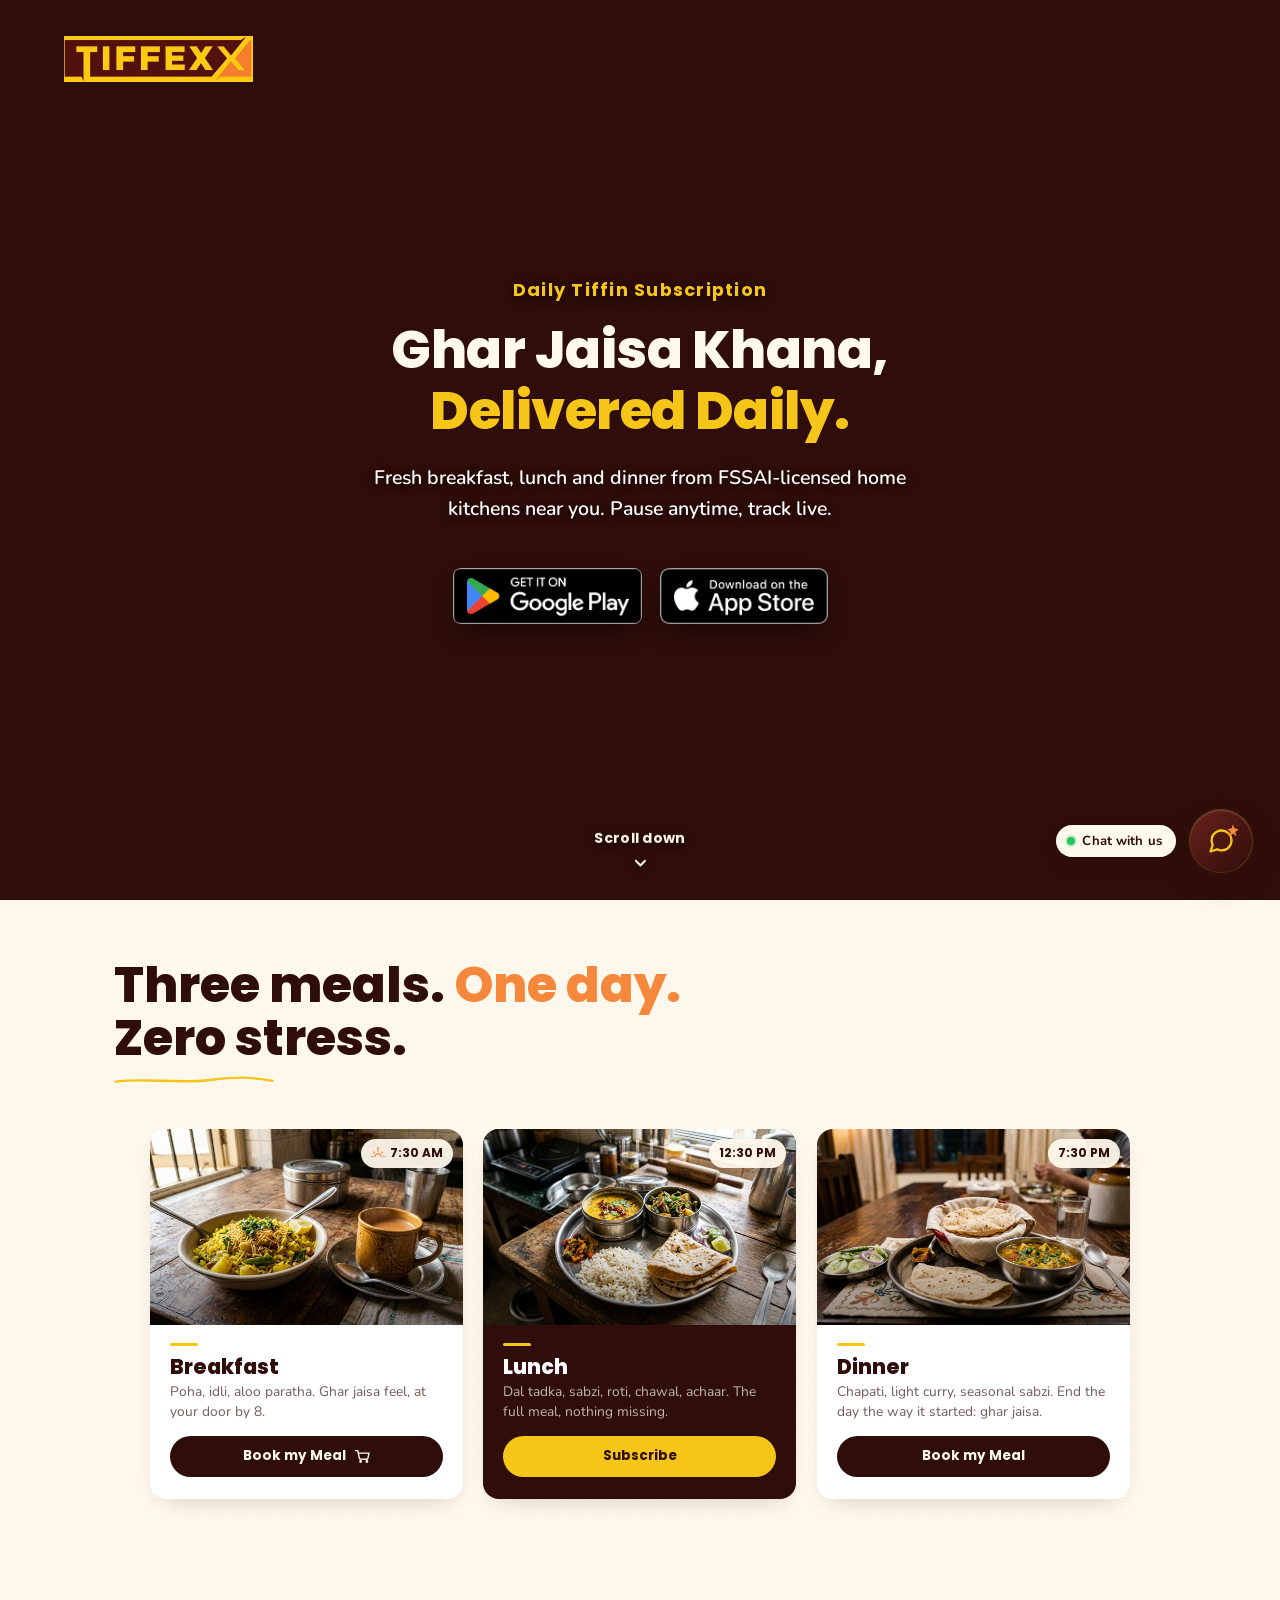
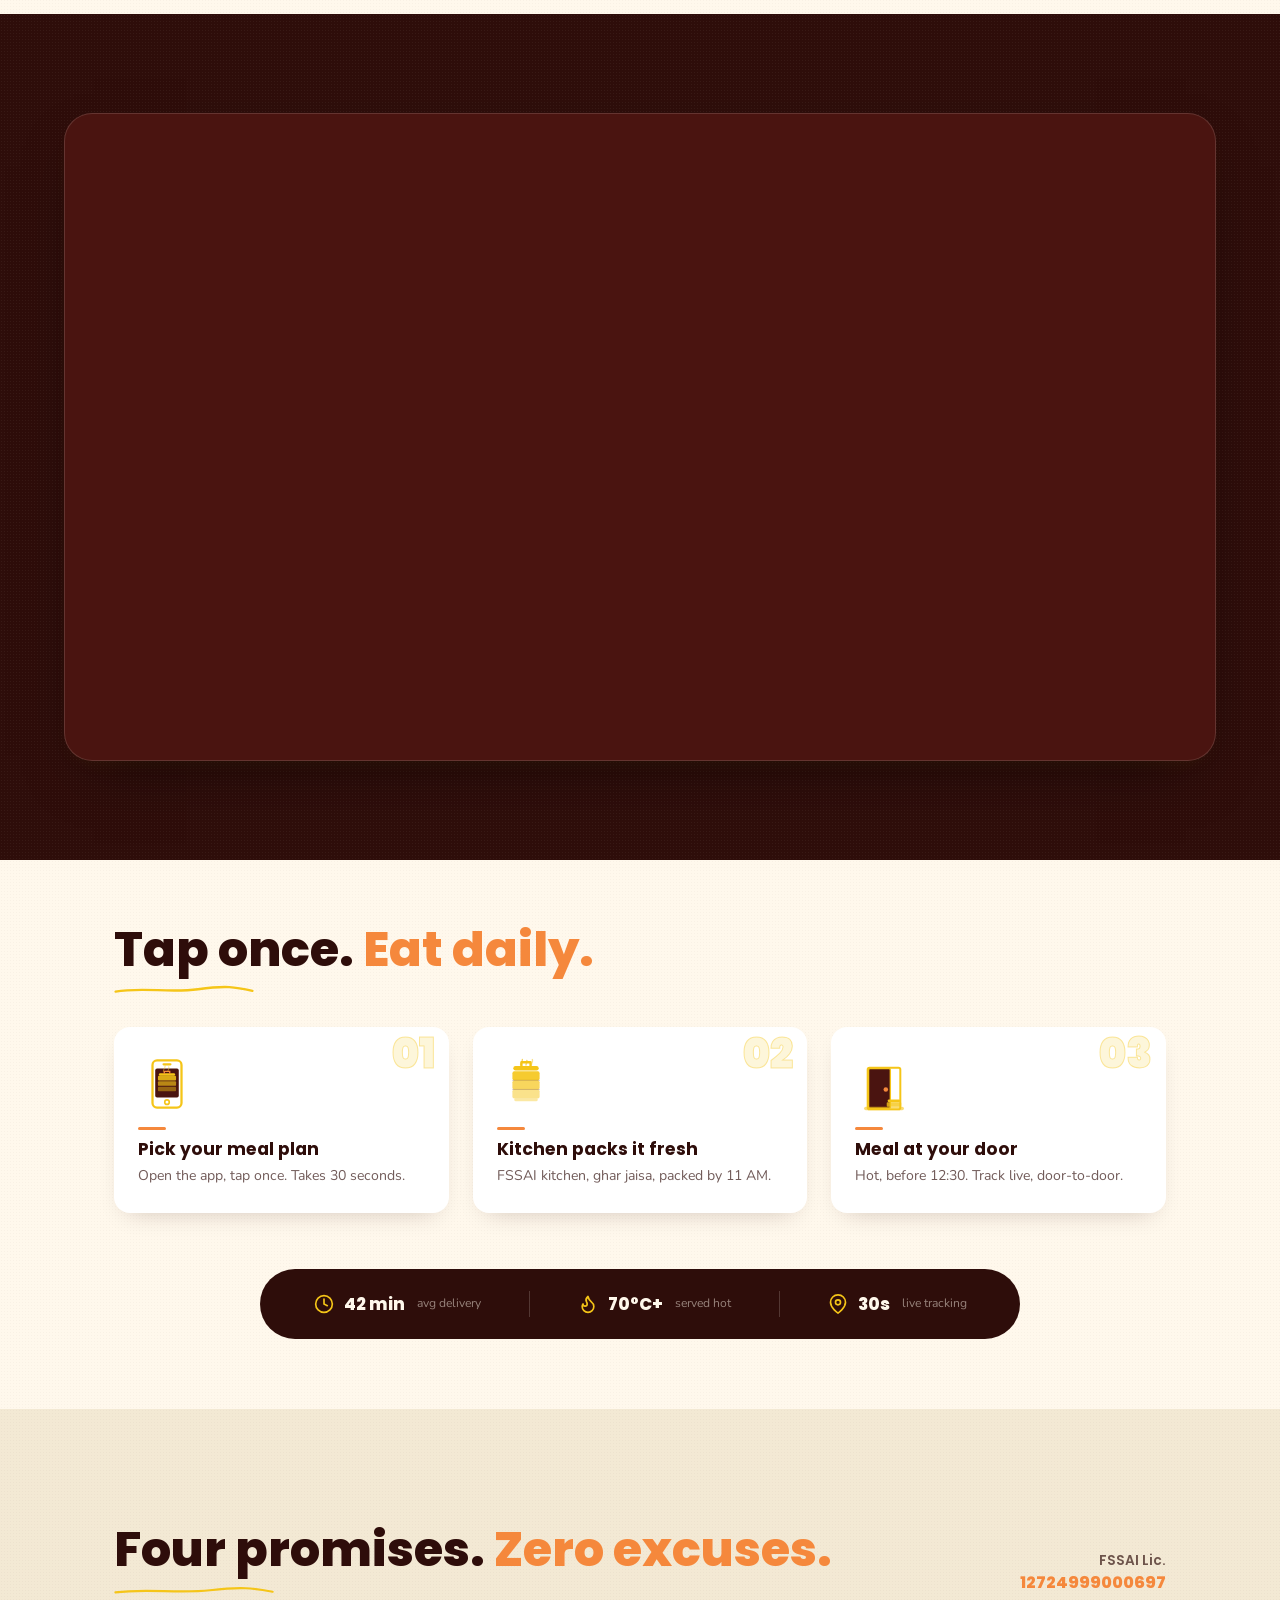
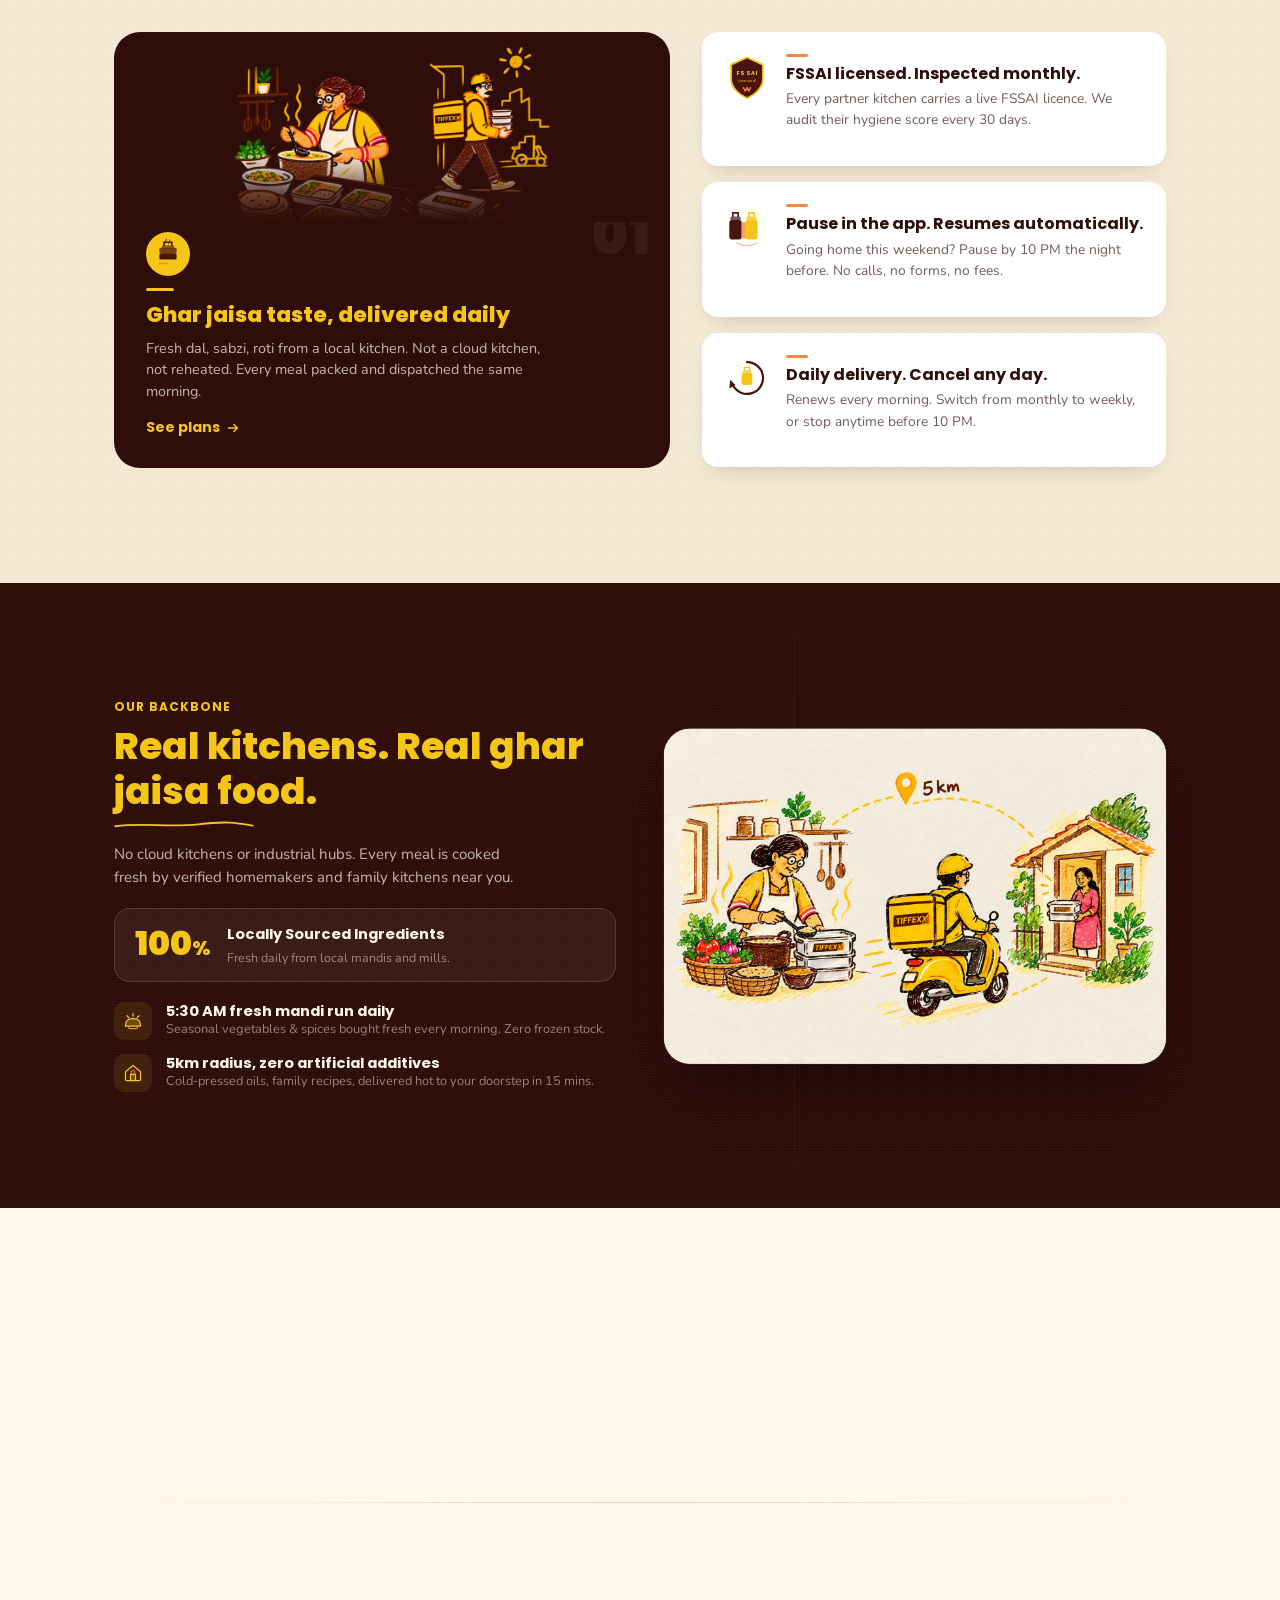
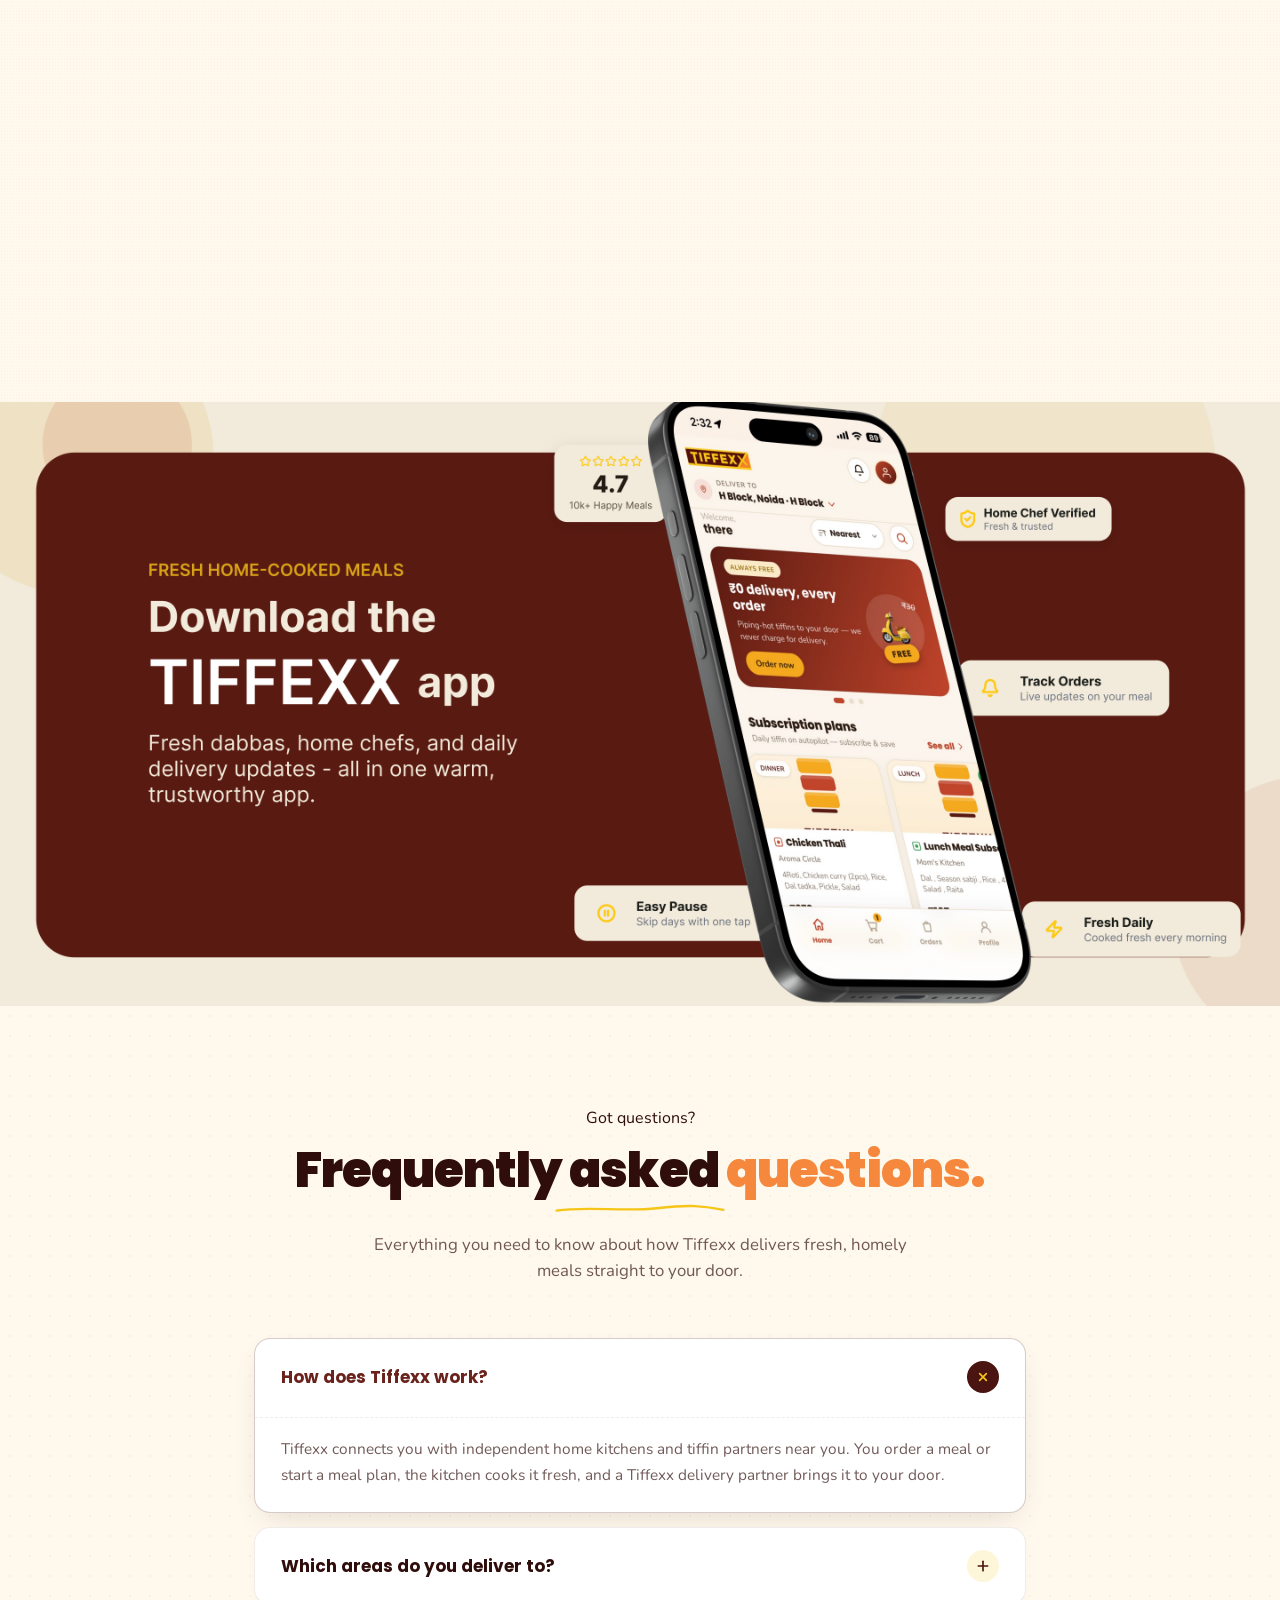
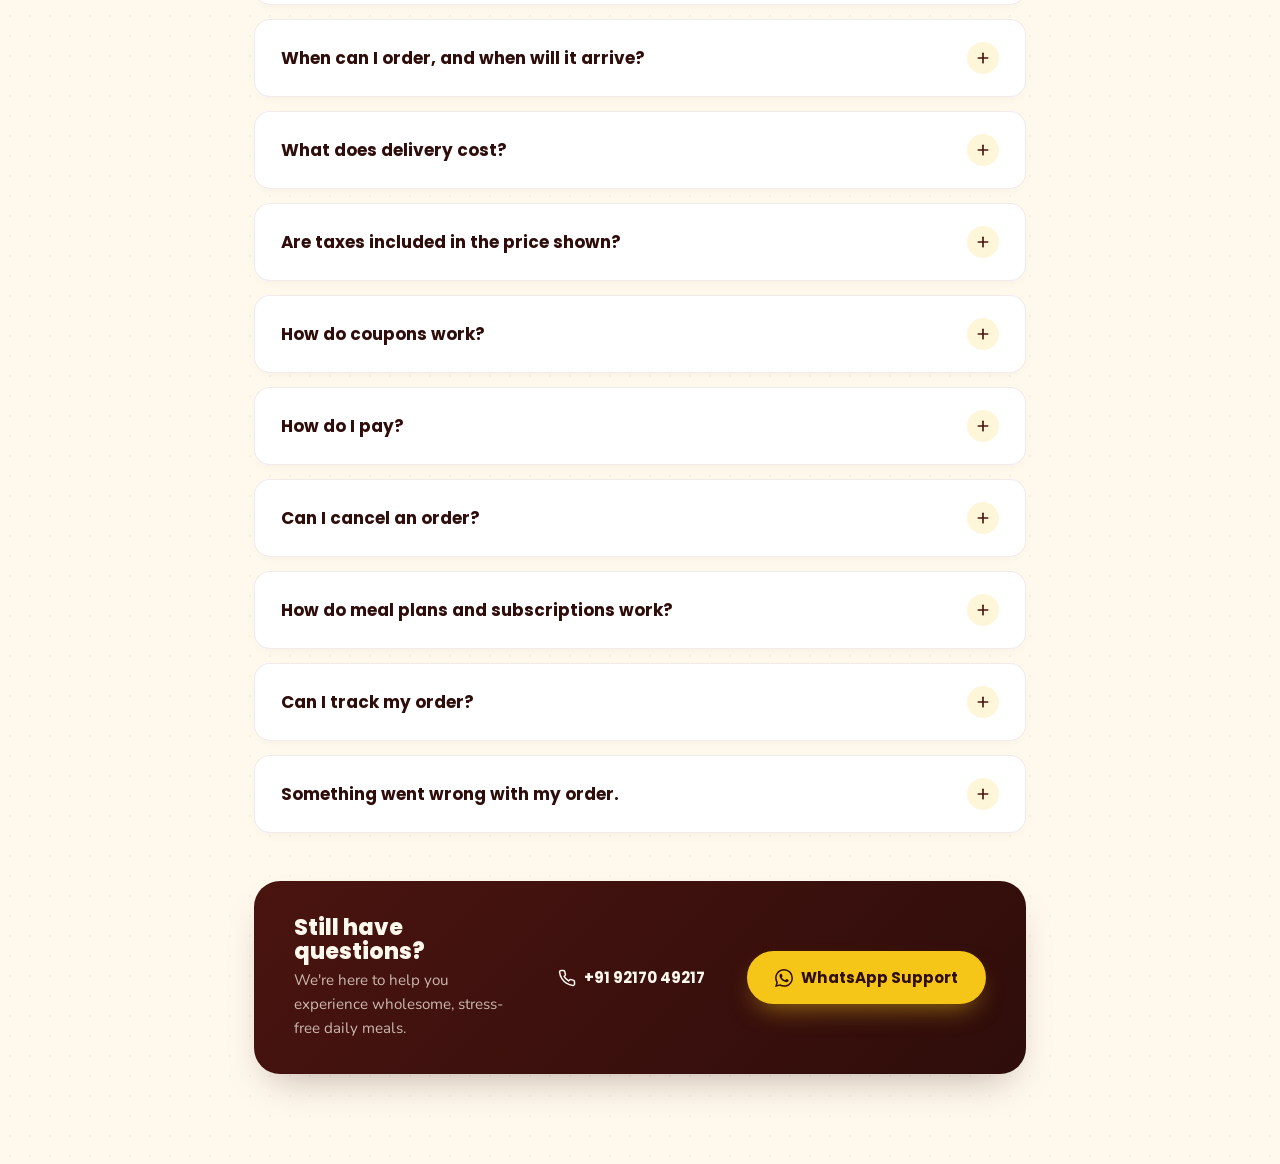
==== commit ff0f81c3: "change CTA section" ====
--- a/index.html
+++ b/index.html
@@ -72,7 +72,7 @@
           near you. Pause anytime, track live.
         </p>
         <!-- Centered large store download buttons -->
-        <div lass="hero-store-btns" aria-label="Download the Tiffexx app">
+        <div class="hero-store-btns" aria-label="Download the Tiffexx app">
           <a
             href="https://play.google.com/store/search?q=tiffexx&c=apps&hl=en_IN"
             target="_blank"
@@ -1706,298 +1706,12 @@
     </section>
 
     <!-- ╔══════════════════ APP DOWNLOAD ══════════════════╗ -->
-    <section class="app-section" id="app" aria-labelledby="app-heading">
-      <div class="app-download-stage reveal">
-        <div class="app-download-panel">
-          <div class="app-download-copy">
-            <p class="app-download-eyebrow">Fresh home-cooked meals</p>
-            <h2 id="app-heading" class="app-download-title">
-              Download the<br /><strong>TIFFEXX</strong> app
-            </h2>
-            <p class="app-download-sub">
-              Fresh dabbas, home chefs, and daily delivery updates - all in one
-              warm, trustworthy app.
-            </p>
-            <div class="app-store-btns">
-              <a
-                href="https://play.google.com/store/search?q=tiffexx&amp;c=apps&amp;hl=en_IN"
-                target="_blank"
-                rel="noopener noreferrer"
-                class="store-badge-link"
-                id="playstore-link"
-                aria-label="Get Tiffexx on Google Play Store"
-                ><img
-                  src="./assets/playStore-img.avif"
-                  alt="Get it on Google Play"
-                  class="store-badge-img"
-              /></a>
-              <a
-                href="https://apps.apple.com/in/app/tiffexx/id6769454054"
-                target="_blank"
-                rel="noopener noreferrer"
-                class="store-badge-link"
-                id="appstore-link"
-                aria-label="Download Tiffexx on the App Store"
-                ><img
-                  src="./assets/appStore-img.avif"
-                  alt="Download on the App Store"
-                  class="store-badge-img"
-              /></a>
-            </div>
-          </div>
-          <div class="app-phone" aria-label="Tiffexx app preview">
-            <img
-              src="./assets/figma-app/raw-3.png"
-              alt="Angled phone frame"
-              class="app-phone-shell"
-            />
-            <img
-              src="./assets/figma-app/raw-4.png"
-              alt="Tiffexx app interface"
-              class="app-phone-screen"
-            />
-          </div>
-          <div class="app-rating-badge">
-            <div class="app-rating-stars" aria-label="4.7 out of 5 stars">
-              ★★★★★
-            </div>
-            <strong>4.7</strong><span>10k+ Happy Meals</span>
-          </div>
-          <div class="app-feature-badge app-feature-badge--chef">
-            <img
-              src="./assets/figma-app/icon-6.svg"
-              alt=""
-              aria-hidden="true"
-            />
-            <div>
-              <strong>Home Chef Verified</strong
-              ><span>Fresh &amp; trusted</span>
-            </div>
-          </div>
-          <div class="app-feature-badge app-feature-badge--track">
-            <img
-              src="./assets/figma-app/icon-9.svg"
-              alt=""
-              aria-hidden="true"
-            />
-            <div>
-              <strong>Track Orders</strong
-              ><span>Live updates on your meal</span>
-            </div>
-          </div>
-          <div class="app-feature-badge app-feature-badge--pause">
-            <img
-              src="./assets/figma-app/icon-16.svg"
-              alt=""
-              aria-hidden="true"
-            />
-            <div>
-              <strong>Easy Pause</strong><span>Skip days with one tap</span>
-            </div>
-          </div>
-          <div class="app-feature-badge app-feature-badge--fresh">
-            <img
-              src="./assets/figma-app/icon-13.svg"
-              alt=""
-              aria-hidden="true"
-            />
-            <div>
-              <strong>Fresh Daily</strong
-              ><span>Cooked fresh every morning</span>
-            </div>
-          </div>
-        </div>
-      </div>
-      <div class="container">
-        <div class="app-card reveal">
-          <!-- Left: text + badges -->
-          <div class="app-left">
-            <p class="eyebrow">Always in your pocket</p>
-            <h2 id="app-heading" class="app-title">
-              Download the<br />Tiffexx app
-            </h2>
-            <p class="app-sub">
-              Live tracking, easy pausing, order alerts — the full experience is
-              only on the app.
-            </p>
-
-            <div class="app-chips" aria-label="App features">
-              <span class="app-chip">
-                <svg
-                  viewBox="0 0 24 24"
-                  fill="none"
-                  stroke="currentColor"
-                  stroke-width="2"
-                  stroke-linecap="round"
-                  stroke-linejoin="round"
-                  aria-hidden="true"
-                >
-                  <path d="M21 10c0 7-9 13-9 13s-9-6-9-13a9 9 0 0118 0z" />
-                  <circle cx="12" cy="10" r="3" />
-                </svg>
-                Live tracking
-              </span>
-              <span class="app-chip">
-                <svg
-                  viewBox="0 0 24 24"
-                  fill="none"
-                  stroke="currentColor"
-                  stroke-width="2"
-                  stroke-linecap="round"
-                  stroke-linejoin="round"
-                  aria-hidden="true"
-                >
-                  <rect x="6" y="4" width="4" height="16" />
-                  <rect x="14" y="4" width="4" height="16" />
-                </svg>
-                Pause anytime
-              </span>
-              <span class="app-chip">
-                <svg
-                  viewBox="0 0 24 24"
-                  fill="none"
-                  stroke="currentColor"
-                  stroke-width="2"
-                  stroke-linecap="round"
-                  stroke-linejoin="round"
-                  aria-hidden="true"
-                >
-                  <path d="M18 8A6 6 0 006 8c0 7-3 9-3 9h18s-3-2-3-9" />
-                  <path d="M13.73 21a2 2 0 01-3.46 0" />
-                </svg>
-                Order alerts
-              </span>
-            </div>
-
-            <div class="app-store-btns">
-              <a
-                href="https://play.google.com/store/search?q=tiffexx&c=apps&hl=en_IN"
-                target="_blank"
-                rel="noopener noreferrer"
-                class="store-badge-link"
-                id="playstore-link"
-                aria-label="Get Tiffexx on Google Play Store"
-              >
-                <img
-                  src="./assets/playStore-img.avif"
-                  alt="Get it on Google Play"
-                  class="store-badge-img"
-                />
-              </a>
-              <a
-                href="https://apps.apple.com/in/app/tiffexx/id6769454054"
-                target="_blank"
-                rel="noopener noreferrer"
-                class="store-badge-link"
-                id="appstore-link"
-                aria-label="Download Tiffexx on the App Store"
-              >
-                <img
-                  src="./assets/appStore-img.avif"
-                  alt="Download on the App Store"
-                  class="store-badge-img"
-                />
-              </a>
-            </div>
-          </div>
-
-          <!-- Right: premium phone showcase -->
-          <div class="app-right" aria-label="Phone showing Tiffexx app screen">
-            <!-- Rating trust badge -->
-            <div class="trust-badge trust-badge--rating" aria-hidden="true">
-              <div class="trust-badge__stars">
-                <svg viewBox="0 0 20 20" fill="currentColor" aria-hidden="true">
-                  <path
-                    d="M9.049 2.927c.3-.921 1.603-.921 1.902 0l1.07 3.292a1 1 0 00.95.69h3.462c.969 0 1.371 1.24.588 1.81l-2.8 2.034a1 1 0 00-.364 1.118l1.07 3.292c.3.921-.755 1.688-1.54 1.118l-2.8-2.034a1 1 0 00-1.175 0l-2.8 2.034c-.784.57-1.838-.197-1.539-1.118l1.07-3.292a1 1 0 00-.364-1.118L2.98 8.72c-.783-.57-.38-1.81.588-1.81h3.461a1 1 0 00.951-.69l1.07-3.292z"
-                  />
-                </svg>
-                <svg viewBox="0 0 20 20" fill="currentColor" aria-hidden="true">
-                  <path
-                    d="M9.049 2.927c.3-.921 1.603-.921 1.902 0l1.07 3.292a1 1 0 00.95.69h3.462c.969 0 1.371 1.24.588 1.81l-2.8 2.034a1 1 0 00-.364 1.118l1.07 3.292c.3.921-.755 1.688-1.54 1.118l-2.8-2.034a1 1 0 00-1.175 0l-2.8 2.034c-.784.57-1.838-.197-1.539-1.118l1.07-3.292a1 1 0 00-.364-1.118L2.98 8.72c-.783-.57-.38-1.81.588-1.81h3.461a1 1 0 00.951-.69l1.07-3.292z"
-                  />
-                </svg>
-                <svg viewBox="0 0 20 20" fill="currentColor" aria-hidden="true">
-                  <path
-                    d="M9.049 2.927c.3-.921 1.603-.921 1.902 0l1.07 3.292a1 1 0 00.95.69h3.462c.969 0 1.371 1.24.588 1.81l-2.8 2.034a1 1 0 00-.364 1.118l1.07 3.292c.3.921-.755 1.688-1.54 1.118l-2.8-2.034a1 1 0 00-1.175 0l-2.8 2.034c-.784.57-1.838-.197-1.539-1.118l1.07-3.292a1 1 0 00-.364-1.118L2.98 8.72c-.783-.57-.38-1.81.588-1.81h3.461a1 1 0 00.951-.69l1.07-3.292z"
-                  />
-                </svg>
-                <svg viewBox="0 0 20 20" fill="currentColor" aria-hidden="true">
-                  <path
-                    d="M9.049 2.927c.3-.921 1.603-.921 1.902 0l1.07 3.292a1 1 0 00.95.69h3.462c.969 0 1.371 1.24.588 1.81l-2.8 2.034a1 1 0 00-.364 1.118l1.07 3.292c.3.921-.755 1.688-1.54 1.118l-2.8-2.034a1 1 0 00-1.175 0l-2.8 2.034c-.784.57-1.838-.197-1.539-1.118l1.07-3.292a1 1 0 00-.364-1.118L2.98 8.72c-.783-.57-.38-1.81.588-1.81h3.461a1 1 0 00.951-.69l1.07-3.292z"
-                  />
-                </svg>
-                <svg
-                  viewBox="0 0 20 20"
-                  fill="currentColor"
-                  class="star-half-wrap"
-                  aria-hidden="true"
-                >
-                  <defs>
-                    <linearGradient id="half-star">
-                      <stop offset="70%" stop-color="currentColor" />
-                      <stop offset="70%" stop-color="transparent" />
-                    </linearGradient>
-                  </defs>
-                  <path
-                    fill="url(#half-star)"
-                    d="M9.049 2.927c.3-.921 1.603-.921 1.902 0l1.07 3.292a1 1 0 00.95.69h3.462c.969 0 1.371 1.24.588 1.81l-2.8 2.034a1 1 0 00-.364 1.118l1.07 3.292c.3.921-.755 1.688-1.54 1.118l-2.8-2.034a1 1 0 00-1.175 0l-2.8 2.034c-.784.57-1.838-.197-1.539-1.118l1.07-3.292a1 1 0 00-.364-1.118L2.98 8.72c-.783-.57-.38-1.81.588-1.81h3.461a1 1 0 00.951-.69l1.07-3.292z"
-                  />
-                </svg>
-              </div>
-              <div class="trust-badge__score">4.7</div>
-              <div class="trust-badge__label">10k+ Downloads</div>
-            </div>
-
-            <!-- FSSAI trust badge -->
-            <div class="trust-badge trust-badge--fssai" aria-hidden="true">
-              <div class="trust-badge__shield">
-                <svg viewBox="0 0 24 24" fill="none" aria-hidden="true">
-                  <path
-                    d="M12 2L4 5.5V11c0 4.97 3.4 9.63 8 10.93C16.6 20.63 20 15.97 20 11V5.5L12 2z"
-                    fill="rgba(74,20,16,0.10)"
-                    stroke="#4A1410"
-                    stroke-width="1.5"
-                    stroke-linejoin="round"
-                  />
-                  <path
-                    d="M9 12l2 2 4-4"
-                    stroke="#4A1410"
-                    stroke-width="1.8"
-                    stroke-linecap="round"
-                    stroke-linejoin="round"
-                  />
-                </svg>
-              </div>
-              <div class="trust-badge__text">
-                <div class="trust-badge__title">FSSAI Licensed</div>
-                <div class="trust-badge__sub">Hygienic &amp; trusted</div>
-              </div>
-            </div>
-
-            <!-- Premium phone mockup -->
-            <div class="phone-wrap">
-              <div class="phone-glow" aria-hidden="true"></div>
-              <!-- Outer shell gives the raised rim / bezel depth -->
-              <div class="phone-shell" aria-hidden="true">
-                <div class="phone-shell__rim"></div>
-              </div>
-              <div class="phone-frame">
-                <div class="phone-island" aria-hidden="true"></div>
-                <div class="phone-screen">
-                  <img
-                    src="./assets/33429.jpg"
-                    alt="Tiffexx mobile app interface"
-                    class="phone-screen-img"
-                  />
-                  <!-- specular highlight / screen sheen -->
-                  <div class="phone-sheen" aria-hidden="true"></div>
-                </div>
-                <div class="phone-bar" aria-hidden="true"></div>
-              </div>
-            </div>
-          </div>
-        </div>
-      </div>
+    <section class="app-section" id="app" aria-label="Download the Tiffexx app">
+      <img
+        src="./assets/CTA_Section.png"
+        alt="Download the Tiffexx app — available on Google Play and App Store"
+        class="app-cta-image"
+      />
     </section>
 
     <!-- ╔══════════════════ FAQ SECTION ══════════════════╗ -->
--- a/styles.css
+++ b/styles.css
@@ -574,7 +574,7 @@
   position: relative;
   background: var(--tx-maroon-deep);
   overflow: hidden;
-  padding-block: clamp(60px, 8vw, 104px);
+  padding-block: clamp(72px, 11vh, 132px);
 }
 
 .browse-meal-grain {
@@ -587,6 +587,31 @@
 
 .browse-meal-top-slash { top: 0; background: linear-gradient(115deg, var(--tx-cream) 48%, transparent 48.6%); }
 .browse-meal-bottom-slash { bottom: 0; background: linear-gradient(115deg, transparent 48%, var(--tx-maroon) 48.6%); }
+
+.video-showcase-wrapper {
+  position: relative;
+  z-index: 1;
+  width: min(90%, 1320px);
+  margin-inline: auto;
+}
+
+.video-showcase-frame {
+  aspect-ratio: 16 / 9;
+  overflow: hidden;
+  border: 1px solid rgba(255, 248, 236, 0.14);
+  border-radius: clamp(24px, 2.2vw, 32px);
+  background: var(--tx-maroon);
+  box-shadow:
+    0 24px 60px -30px rgba(0, 0, 0, 0.7),
+    0 8px 24px -16px rgba(245, 197, 24, 0.18);
+}
+
+.video-showcase-frame video {
+  display: block;
+  width: 100%;
+  height: 100%;
+  object-fit: cover;
+}
 
 .browse-meal-container { position: relative; z-index: 1; }
 
@@ -847,10 +872,32 @@
   font-style: italic;
 }
 
+@media (max-width: 900px) {
+  .browse-meal {
+    padding-block: clamp(56px, 8vh, 88px);
+  }
+
+  .video-showcase-wrapper {
+    width: min(92%, 1120px);
+  }
+}
+
 @media (max-width: 640px) {
   .browse-meal-header-row { flex-direction: column; align-items: flex-start; }
   .browse-meal-header-aside { text-align: left; }
   .meal-tab-time { display: none; }
+
+  .browse-meal {
+    padding-block: clamp(40px, 6vh, 64px);
+  }
+
+  .video-showcase-wrapper {
+    width: 92%;
+  }
+
+  .video-showcase-frame {
+    border-radius: clamp(16px, 4vw, 20px);
+  }
 }
 
 
@@ -1449,84 +1496,16 @@
    ══════════════════════════════════════════════════════════════════════ */
 .app-section {
   background: #f2eada;
-  padding: clamp(34px, 5vw, 72px) 0;
+  padding: 0;
   position: relative;
   overflow: hidden;
 }
 
-.app-section > .container { display: none; }
-
-.app-download-stage {
-  width: min(100%, 1440px);
-  margin: 0 auto;
-  aspect-ratio: 1440 / 680;
-  min-height: 560px;
-  opacity: 1; transform: translateY(0);
-  transition: opacity 0.7s var(--ease-out), transform 0.7s var(--ease-out);
-}
-
-.app-download-panel {
-  position: relative;
-  width: calc(100% - 58px);
-  height: calc(100% - 56px);
-  margin: 28px auto;
-  border-radius: 43px;
-  background: #591a11;
-  overflow: hidden;
-}
-
-.app-download-copy { position: absolute; left: 10.1%; top: 24%; width: 31%; z-index: 2; color: #f2eada; }
-.app-download-eyebrow { margin-bottom: 12px; color: #d9a319; font: 600 clamp(0.75rem, 1.34vw, 1.2rem)/1.1 var(--font-display); text-transform: uppercase; }
-.app-download-title { color: #f2eada; font: 700 clamp(2rem, 3.35vw, 3rem)/1.02 var(--font-display); }
-.app-download-title strong { color: #fff; font-size: 1.45em; font-weight: 600; }
-.app-download-sub { max-width: 26ch; margin-top: 18px; color: #f2eada; font-size: clamp(0.95rem, 1.45vw, 1.5rem); line-height: 1.25; }
-.app-store-btns { display: flex; gap: 12px; margin-top: 28px; }
-.store-badge-link { transition: transform 0.2s var(--ease-out); }
-.store-badge-link:hover { transform: translateY(-2px); }
-.store-badge-img { width: clamp(112px, 12.7vw, 182px); height: auto; border-radius: 8px; }
-
-.app-phone { position: absolute; z-index: 4; left: 40.8%; top: -6%; width: clamp(220px, 24.1vw, 347px); }
-.app-phone-shell, .app-phone-screen { position: absolute; top: 0; left: 0; width: 100%; height: auto; }
-.app-phone-shell { position: relative; z-index: 1; }
-.app-phone-screen { z-index: 2; width: 98.3%; left: 0.9%; top: 1.8%; }
-
-.app-rating-badge, .app-feature-badge { position: absolute; z-index: 5; background: #f2eada; color: #191c19; border-radius: 14px; box-shadow: 0 5px 12px rgba(0,0,0,0.1); }
-.app-rating-badge { left: 45.8%; top: 1.5%; display: flex; flex-direction: column; align-items: center; gap: 2px; padding: 10px 14px; }
-.app-rating-stars { color: #d9a319; font-size: 0.6rem; letter-spacing: 1px; }
-.app-rating-badge strong { font: 800 1.5rem/1 var(--font-display); }
-.app-rating-badge span, .app-feature-badge span { color: #6b7280; font-size: 0.62rem; }
-.app-feature-badge { display: flex; align-items: center; gap: 10px; padding: 9px 14px; min-width: 190px; }
-.app-feature-badge img { width: 22px; height: 22px; object-fit: contain; }
-.app-feature-badge div { display: flex; flex-direction: column; gap: 1px; white-space: nowrap; }
-.app-feature-badge strong { font: 700 0.78rem/1.15 var(--font-display); }
-.app-feature-badge--chef { left: 77%; top: 12%; }
-.app-feature-badge--track { left: 78%; top: 42%; }
-.app-feature-badge--pause { left: 46%; top: 80%; }
-.app-feature-badge--fresh { left: 83%; top: 82%; }
-
-@media (max-width: 900px) {
-  .app-download-stage { min-height: 520px; }
-  .app-download-panel { width: calc(100% - 32px); border-radius: 28px; }
-  .app-download-copy { left: 8%; top: 22%; width: 35%; }
-  .app-phone { left: 41%; }
-  .app-feature-badge { transform: scale(0.82); transform-origin: left center; }
-  .app-feature-badge--fresh { left: 76%; }
-}
-
-@media (max-width: 640px) {
-  .app-section { padding: 20px 0; }
-  .app-download-stage { aspect-ratio: auto; min-height: 720px; }
-  .app-download-panel { width: calc(100% - 24px); height: 680px; margin: 20px auto; border-radius: 24px; }
-  .app-download-copy { left: 9%; top: 8%; width: 82%; text-align: center; }
-  .app-download-sub { max-width: 30ch; margin-inline: auto; }
-  .app-store-btns { justify-content: center; margin-top: 20px; }
-  .app-phone { left: 50%; top: 39%; width: 270px; transform: translateX(-50%); }
-  .app-rating-badge { left: 8%; top: 35%; transform: scale(0.8); transform-origin: top left; }
-  .app-feature-badge { transform: scale(0.7); }
-  .app-feature-badge--chef { left: 58%; top: 34%; }
-  .app-feature-badge--track { left: 58%; top: 56%; }
-  .app-feature-badge--pause { left: 4%; top: 82%; }
-  .app-feature-badge--fresh { left: 54%; top: 84%; }
+.app-cta-image {
+  display: block;
+  width: 100%;
+  max-width: 100%;
+  height: auto;
 }
 
 
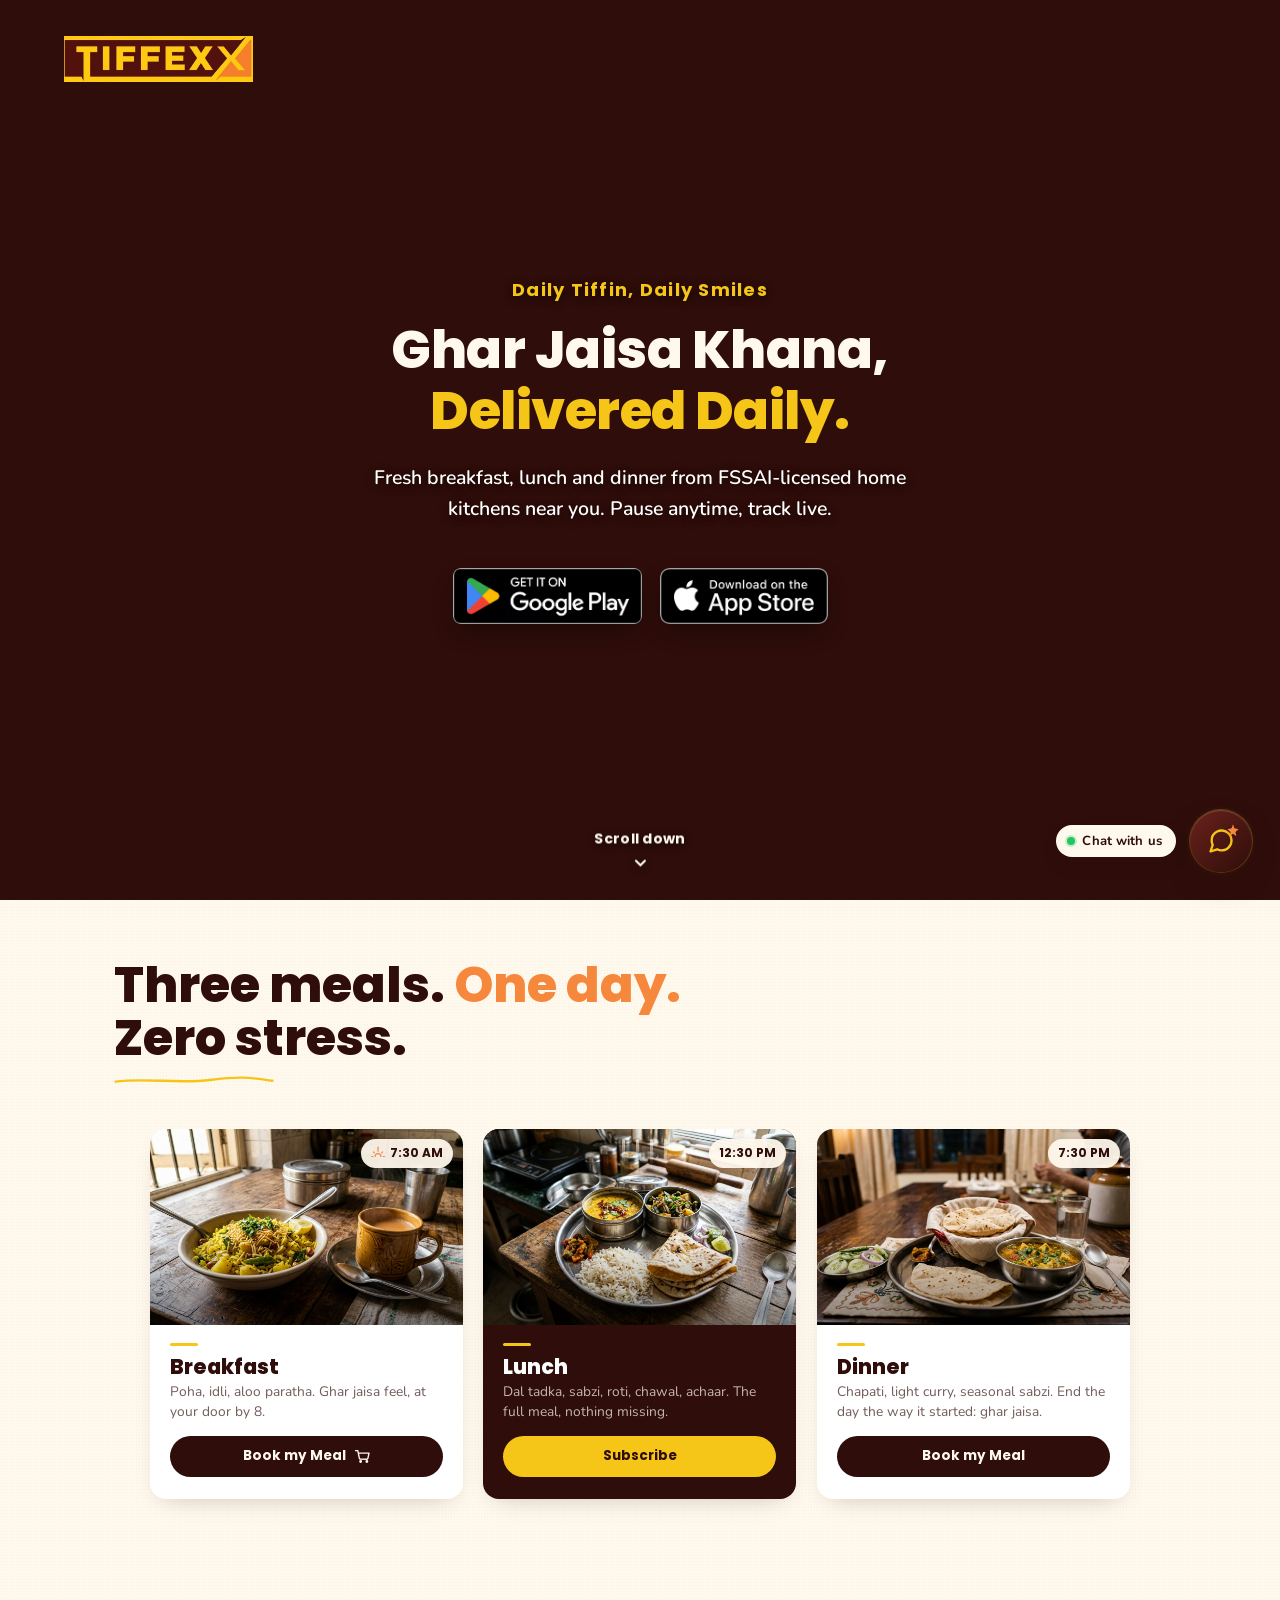
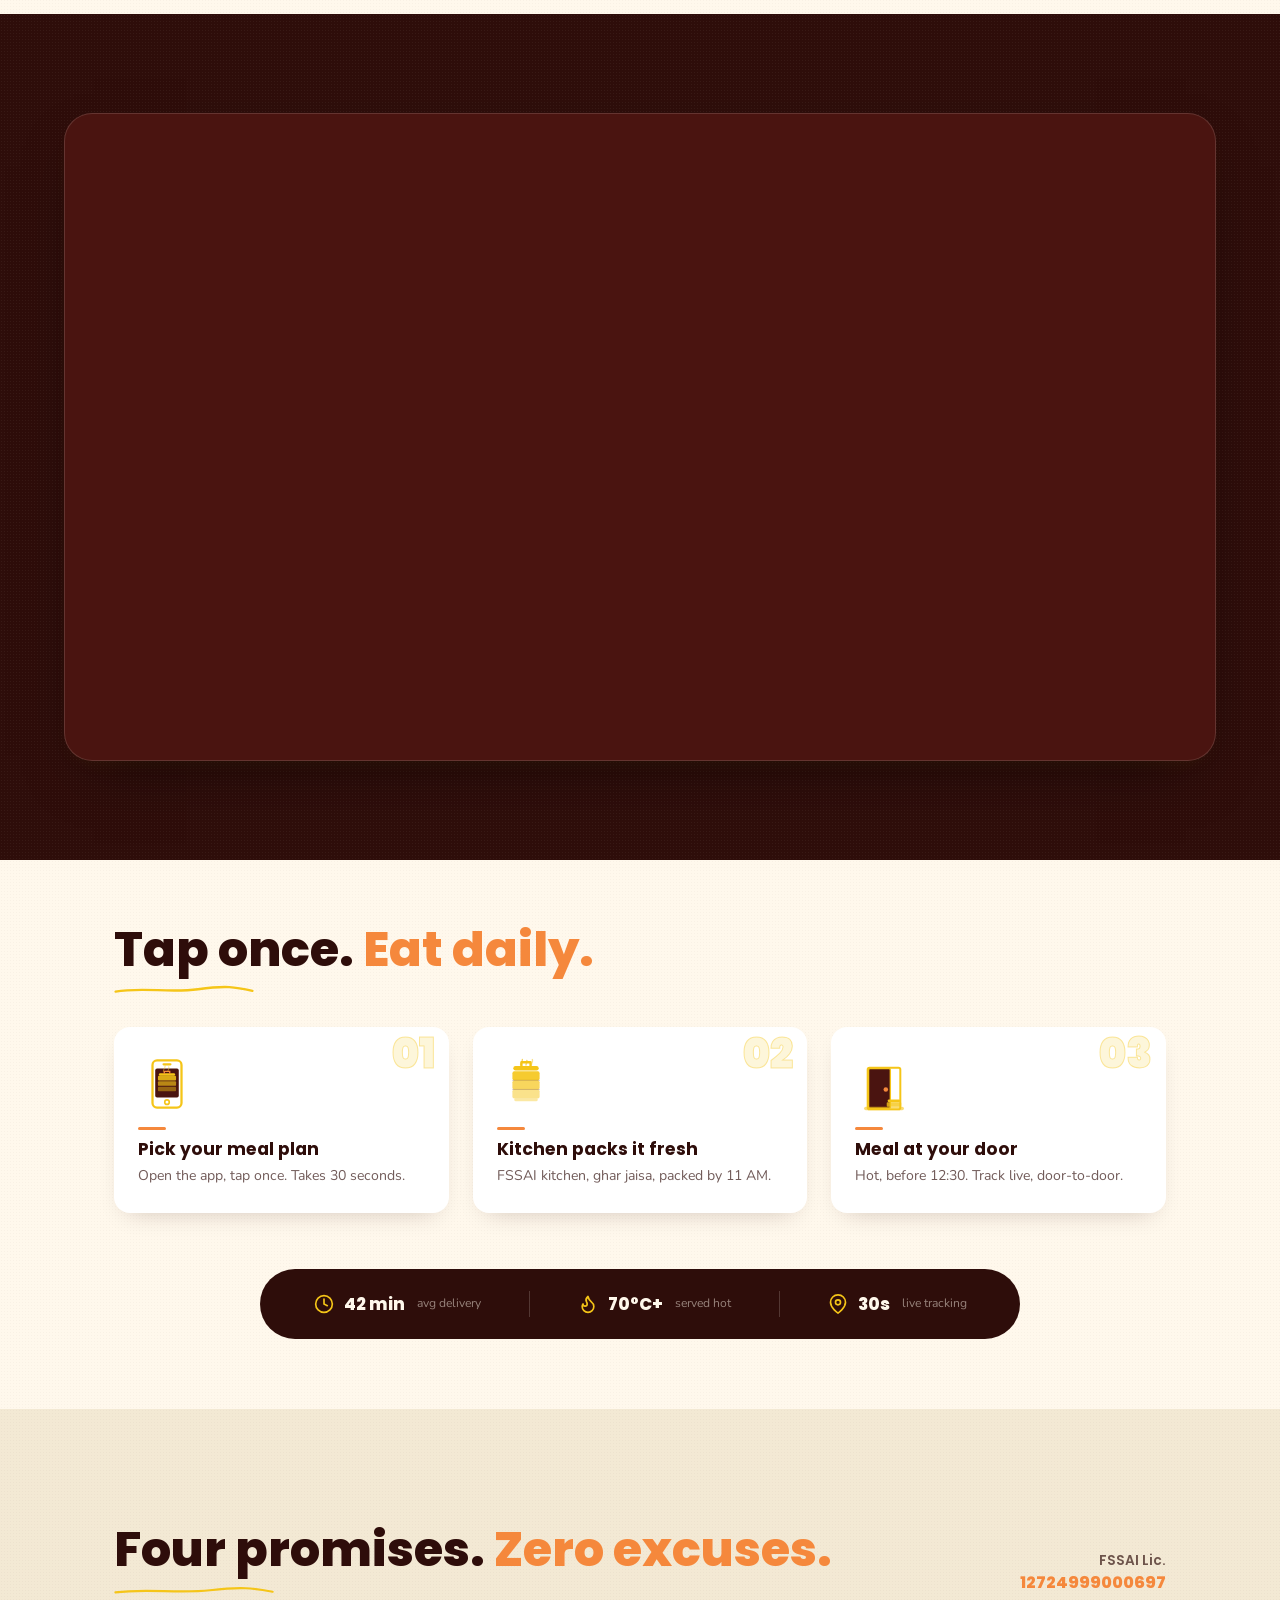
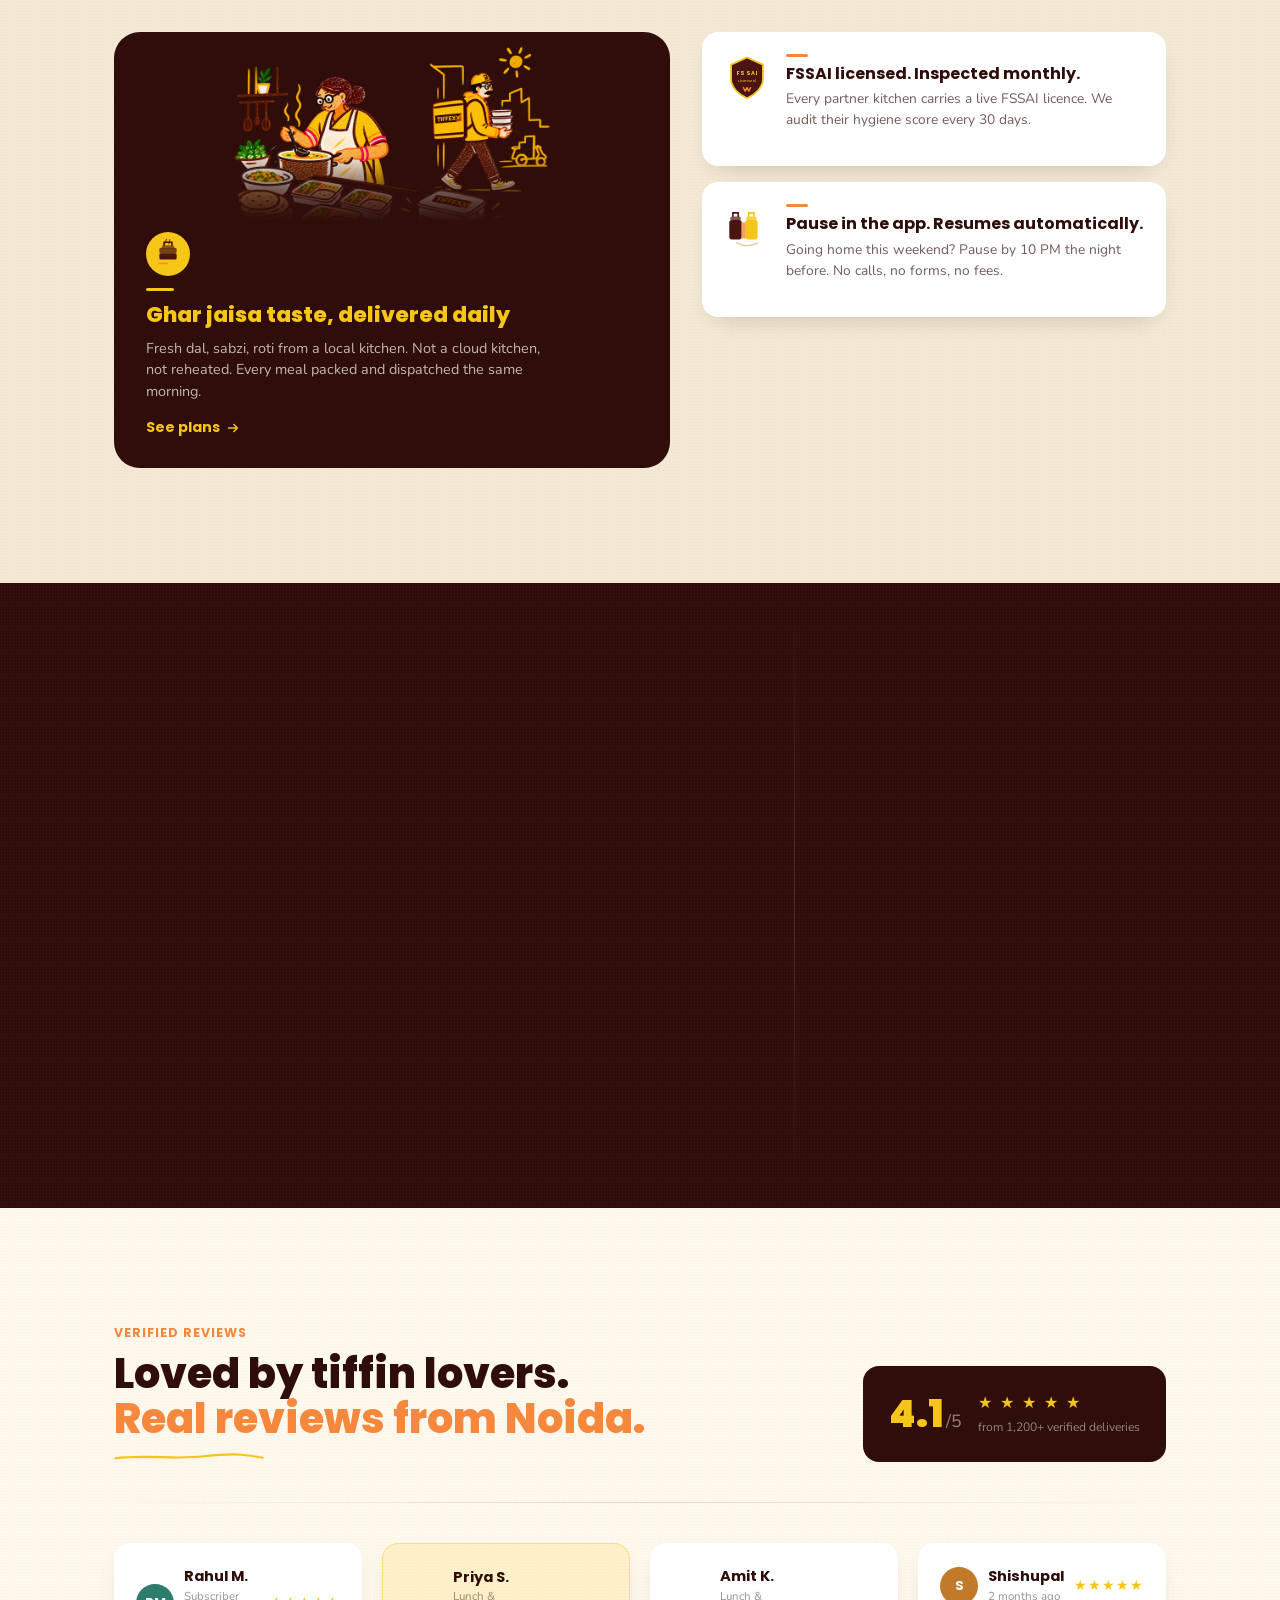
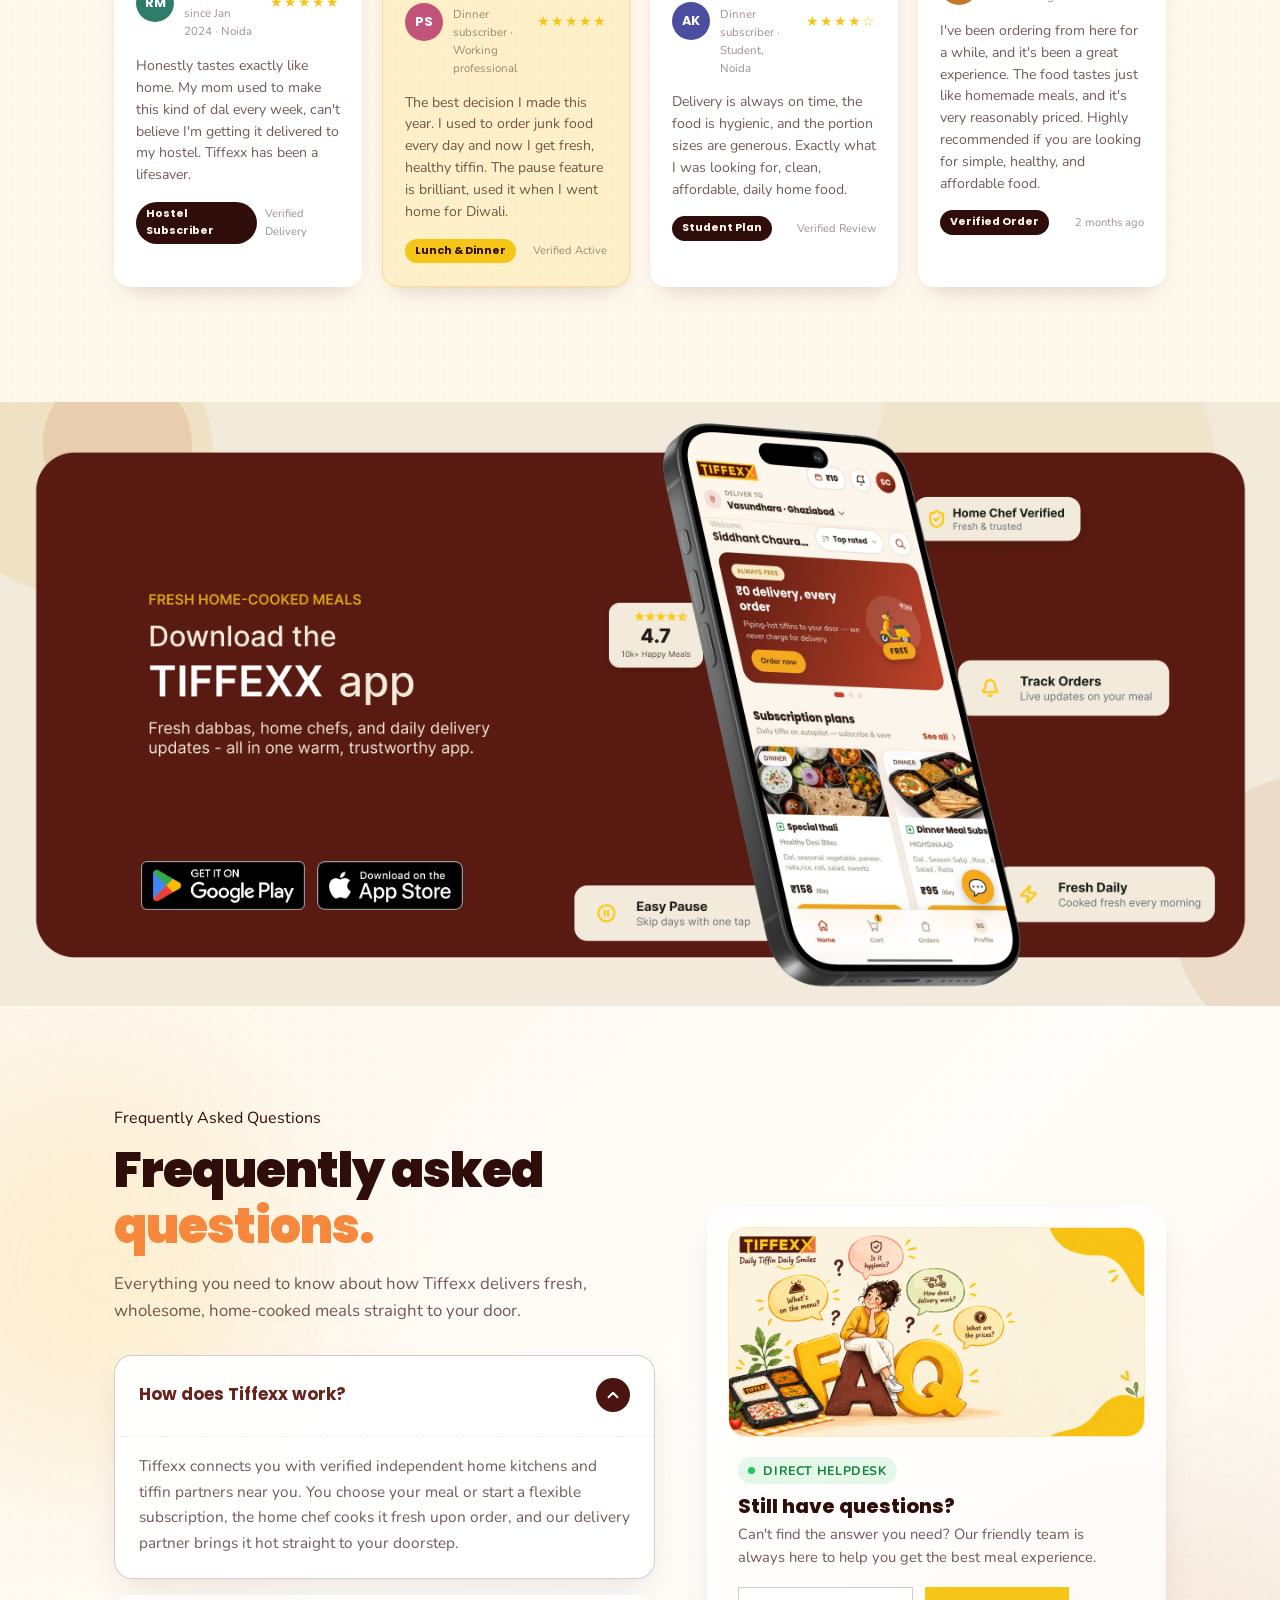
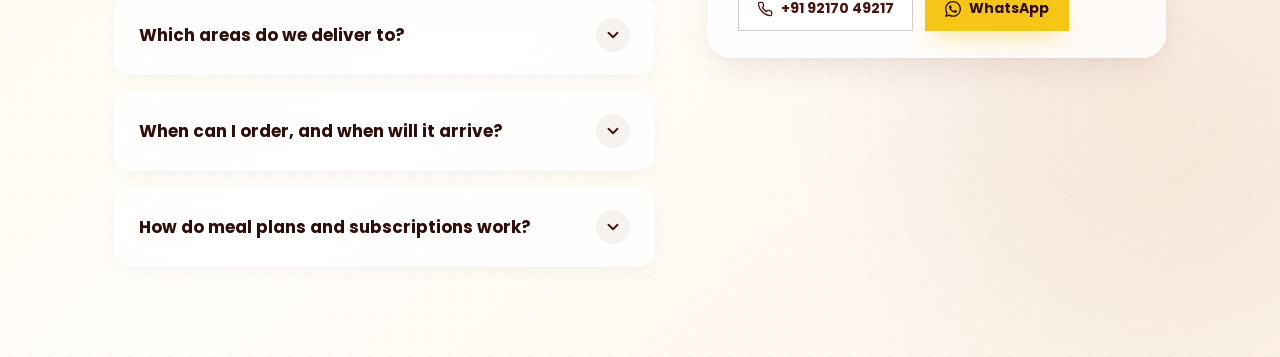
==== commit f22654f1: "add new CTA section" ====
--- a/index.html
+++ b/index.html
@@ -60,7 +60,7 @@
       </a>
 
       <div class="hero-copy">
-        <p class="hero-eyebrow">Daily Tiffin Subscription</p>
+        <p class="hero-eyebrow">Daily Tiffin, Daily Smiles</p>
         <h1 class="hero-heading">
           <span class="hero-heading-main">Ghar Jaisa Khana,</span><br /><span
             class="hero-heading-em"
@@ -1712,6 +1712,37 @@
         alt="Download the Tiffexx app — available on Google Play and App Store"
         class="app-cta-image"
       />
+      <!-- Store download buttons overlaid on the CTA image -->
+      <div class="app-cta-store-btns" aria-label="Download the Tiffexx app">
+        <a
+          href="https://play.google.com/store/search?q=tiffexx&c=apps&hl=en_IN"
+          target="_blank"
+          rel="noopener noreferrer"
+          class="app-cta-store-btn"
+          id="cta-playstore-link"
+          aria-label="Get Tiffexx on Google Play Store"
+        >
+          <img
+            src="./assets/playStore-img.avif"
+            alt="Get it on Google Play"
+            class="app-cta-store-img"
+          />
+        </a>
+        <a
+          href="https://apps.apple.com/in/app/tiffexx/id6769454054"
+          target="_blank"
+          rel="noopener noreferrer"
+          class="app-cta-store-btn"
+          id="cta-appstore-link"
+          aria-label="Download Tiffexx on the App Store"
+        >
+          <img
+            src="./assets/appStore-img.avif"
+            alt="Download on the App Store"
+            class="app-cta-store-img"
+          />
+        </a>
+      </div>
     </section>
 
     <!-- ╔══════════════════ FAQ SECTION ══════════════════╗ -->
@@ -1720,455 +1751,209 @@
       id="faq"
       aria-labelledby="faq-heading"
     >
+      <div class="faq-ambient-glow glow-1" aria-hidden="true"></div>
+      <div class="faq-ambient-glow glow-2" aria-hidden="true"></div>
       <div class="faq-grain-overlay" aria-hidden="true"></div>
       <div class="container faq-container">
-        <!-- Section Header -->
-        <div class="faq-header reveal">
-          <span class="section-eyebrow">Got questions?</span>
-          <h2 id="faq-heading" class="faq-main-heading">
-            Frequently asked <span class="faq-heading-em">questions.</span>
-          </h2>
-          <svg
-            class="faq-underline-svg"
-            aria-hidden="true"
-            viewBox="0 0 220 12"
-            fill="none"
-          >
-            <path
-              class="faq-underline-path"
-              d="M2 8 C44 2, 88 10, 132 5 S190 2, 218 7"
-              stroke="#F5C518"
-              stroke-width="3"
-              stroke-linecap="round"
-              fill="none"
-            />
-          </svg>
-          <p class="faq-header-sub">
-            Everything you need to know about how Tiffexx delivers fresh, homely
-            meals straight to your door.
-          </p>
-        </div>
-
-        <!-- FAQ Accordion List -->
-        <div
-          class="faq-accordion"
-          role="region"
-          aria-label="Frequently Asked Questions list"
-        >
-          <!-- FAQ Item 1 -->
-          <details class="faq-item reveal" name="faq-group" open>
-            <summary class="faq-question">
-              <span class="faq-q-text">How does Tiffexx work?</span>
-              <span class="faq-icon" aria-hidden="true">
-                <svg
-                  viewBox="0 0 24 24"
-                  fill="none"
-                  stroke="currentColor"
-                  stroke-width="2.5"
-                  stroke-linecap="round"
-                  stroke-linejoin="round"
-                >
-                  <line x1="12" y1="5" x2="12" y2="19"></line>
-                  <line x1="5" y1="12" x2="19" y2="12"></line>
-                </svg>
-              </span>
-            </summary>
-            <div class="faq-answer">
-              <p>
-                Tiffexx connects you with independent home kitchens and tiffin
-                partners near you. You order a meal or start a meal plan, the
-                kitchen cooks it fresh, and a Tiffexx delivery partner brings it
-                to your door.
+        <div class="faq-grid">
+          <!-- Left Column: Header & 4 Accordions -->
+          <div class="faq-left-col reveal">
+            <div class="faq-header-block">
+              <span class="section-eyebrow">Frequently Asked Questions</span>
+              <h2 id="faq-heading" class="faq-main-heading">
+                Frequently asked <span class="faq-heading-em">questions.</span>
+              </h2>
+              <p class="faq-header-sub">
+                Everything you need to know about how Tiffexx delivers fresh, wholesome, home-cooked meals straight to your door.
               </p>
             </div>
-          </details>
-
-          <!-- FAQ Item 2 -->
-          <details class="faq-item reveal" name="faq-group">
-            <summary class="faq-question">
-              <span class="faq-q-text">Which areas do you deliver to?</span>
-              <span class="faq-icon" aria-hidden="true">
-                <svg
-                  viewBox="0 0 24 24"
-                  fill="none"
-                  stroke="currentColor"
-                  stroke-width="2.5"
-                  stroke-linecap="round"
-                  stroke-linejoin="round"
-                >
-                  <line x1="12" y1="5" x2="12" y2="19"></line>
-                  <line x1="5" y1="12" x2="19" y2="12"></line>
-                </svg>
-              </span>
-            </summary>
-            <div class="faq-answer">
-              <p>
-                Kitchens on Tiffexx currently serve <strong>Noida</strong>,
-                <strong>Greater Noida</strong>, and <strong>Ghaziabad</strong>.
-                Each kitchen delivers within 6.5 km of its own location, so the
-                kitchens you see depend on your delivery address. If a kitchen
-                is too far, checkout will tell you before you pay.
-              </p>
-            </div>
-          </details>
-
-          <!-- FAQ Item 3 -->
-          <details class="faq-item reveal" name="faq-group">
-            <summary class="faq-question">
-              <span class="faq-q-text"
-                >When can I order, and when will it arrive?</span
-              >
-              <span class="faq-icon" aria-hidden="true">
-                <svg
-                  viewBox="0 0 24 24"
-                  fill="none"
-                  stroke="currentColor"
-                  stroke-width="2.5"
-                  stroke-linecap="round"
-                  stroke-linejoin="round"
-                >
-                  <line x1="12" y1="5" x2="12" y2="19"></line>
-                  <line x1="5" y1="12" x2="19" y2="12"></line>
-                </svg>
-              </span>
-            </summary>
-            <div class="faq-answer">
-              <div class="faq-timing-grid">
-                <div class="faq-timing-card">
-                  <span class="faq-timing-badge">Lunch</span>
-                  <p class="faq-timing-line">
-                    Order by: <strong>1:30 PM</strong>
-                  </p>
-                  <p class="faq-timing-line">
-                    Delivery window: <strong>12:30 PM – 1:25 PM</strong>
+
+            <div
+              class="faq-accordion"
+              role="region"
+              aria-label="Frequently Asked Questions list"
+            >
+              <!-- FAQ Item 1 -->
+              <details class="faq-item" name="faq-group" open>
+                <summary class="faq-question">
+                  <span class="faq-q-text">How does Tiffexx work?</span>
+                  <span class="faq-icon" aria-hidden="true">
+                    <svg
+                      viewBox="0 0 24 24"
+                      fill="none"
+                      stroke="currentColor"
+                      stroke-width="2.5"
+                      stroke-linecap="round"
+                      stroke-linejoin="round"
+                    >
+                      <polyline points="6 9 12 15 18 9"></polyline>
+                    </svg>
+                  </span>
+                </summary>
+                <div class="faq-answer">
+                  <p>
+                    Tiffexx connects you with verified independent home kitchens and tiffin partners near you. You choose your meal or start a flexible subscription, the home chef cooks it fresh upon order, and our delivery partner brings it hot straight to your doorstep.
                   </p>
                 </div>
-                <div class="faq-timing-card">
-                  <span class="faq-timing-badge">Dinner</span>
-                  <p class="faq-timing-line">
-                    Order by: <strong>8:00 PM</strong>
-                  </p>
-                  <p class="faq-timing-line">
-                    Delivery window: <strong>7:30 PM – 8:30 PM</strong>
+              </details>
+
+              <!-- FAQ Item 2 -->
+              <details class="faq-item" name="faq-group">
+                <summary class="faq-question">
+                  <span class="faq-q-text">Which areas do we deliver to?</span>
+                  <span class="faq-icon" aria-hidden="true">
+                    <svg
+                      viewBox="0 0 24 24"
+                      fill="none"
+                      stroke="currentColor"
+                      stroke-width="2.5"
+                      stroke-linecap="round"
+                      stroke-linejoin="round"
+                    >
+                      <polyline points="6 9 12 15 18 9"></polyline>
+                    </svg>
+                  </span>
+                </summary>
+                <div class="faq-answer">
+                  <p>
+                    Kitchens on Tiffexx currently serve <strong>Noida</strong>, <strong>Greater Noida</strong>, and <strong>Ghaziabad</strong>. Each kitchen delivers within 6.5 km of its location to preserve freshness and taste. You can enter your delivery address in the app to view all available kitchens serving your doorstep.
                   </p>
                 </div>
-              </div>
-              <p class="faq-timing-note">
-                Once a meal's cut-off passes, that meal closes for the day and
-                you can order it again tomorrow. You pick your delivery window
-                at checkout.
-              </p>
+              </details>
+
+              <!-- FAQ Item 3 -->
+              <details class="faq-item" name="faq-group">
+                <summary class="faq-question">
+                  <span class="faq-q-text">When can I order, and when will it arrive?</span>
+                  <span class="faq-icon" aria-hidden="true">
+                    <svg
+                      viewBox="0 0 24 24"
+                      fill="none"
+                      stroke="currentColor"
+                      stroke-width="2.5"
+                      stroke-linecap="round"
+                      stroke-linejoin="round"
+                    >
+                      <polyline points="6 9 12 15 18 9"></polyline>
+                    </svg>
+                  </span>
+                </summary>
+                <div class="faq-answer">
+                  <div class="faq-timing-grid">
+                    <div class="faq-timing-card">
+                      <span class="faq-timing-badge">Lunch</span>
+                      <p class="faq-timing-line">Order by: <strong>1:30 PM</strong></p>
+                      <p class="faq-timing-line">Delivery: <strong>12:30 PM – 1:25 PM</strong></p>
+                    </div>
+                    <div class="faq-timing-card">
+                      <span class="faq-timing-badge">Dinner</span>
+                      <p class="faq-timing-line">Order by: <strong>8:00 PM</strong></p>
+                      <p class="faq-timing-line">Delivery: <strong>7:30 PM – 8:30 PM</strong></p>
+                    </div>
+                  </div>
+                  <p class="faq-timing-note">
+                    Once a cut-off window passes, the kitchen begins fresh batch cooking. You choose your preferred delivery slot during checkout.
+                  </p>
+                </div>
+              </details>
+
+              <!-- FAQ Item 4 -->
+              <details class="faq-item" name="faq-group">
+                <summary class="faq-question">
+                  <span class="faq-q-text">How do meal plans and subscriptions work?</span>
+                  <span class="faq-icon" aria-hidden="true">
+                    <svg
+                      viewBox="0 0 24 24"
+                      fill="none"
+                      stroke="currentColor"
+                      stroke-width="2.5"
+                      stroke-linecap="round"
+                      stroke-linejoin="round"
+                    >
+                      <polyline points="6 9 12 15 18 9"></polyline>
+                    </svg>
+                  </span>
+                </summary>
+                <div class="faq-answer">
+                  <p>
+                    A meal plan delivers your chosen homely meals on a recurring schedule with zero daily reordering hassle. You have complete flexibility: easily skip individual meals or pause your plan when traveling, and resume anytime right inside the app.
+                  </p>
+                </div>
+              </details>
             </div>
-          </details>
-
-          <!-- FAQ Item 4 -->
-          <details class="faq-item reveal" name="faq-group">
-            <summary class="faq-question">
-              <span class="faq-q-text">What does delivery cost?</span>
-              <span class="faq-icon" aria-hidden="true">
-                <svg
-                  viewBox="0 0 24 24"
-                  fill="none"
-                  stroke="currentColor"
-                  stroke-width="2.5"
-                  stroke-linecap="round"
-                  stroke-linejoin="round"
-                >
-                  <line x1="12" y1="5" x2="12" y2="19"></line>
-                  <line x1="5" y1="12" x2="19" y2="12"></line>
-                </svg>
-              </span>
-            </summary>
-            <div class="faq-answer">
-              <p>
-                Delivery is <strong>free</strong> on orders from tiffin
-                partners. Other orders carry a <strong>₹30</strong> delivery
-                fee, shown transparently in the bill before you pay.
-              </p>
+          </div>
+
+          <!-- Right Column: Glass Illustration Card & Support -->
+          <div class="faq-right-col reveal">
+            <div class="faq-glass-card">
+              <div class="faq-img-container">
+                <img
+                  src="assets/faq-illustration.jpg"
+                  alt="Tiffexx FAQ illustration with daily tiffin smiles"
+                  class="faq-img"
+                  loading="lazy"
+                />
+              </div>
+              <div class="faq-glass-support">
+                <div class="faq-support-badge">
+                  <span class="faq-support-dot"></span>
+                  <span>Direct Helpdesk</span>
+                </div>
+                <h4 class="faq-glass-title">Still have questions?</h4>
+                <p class="faq-glass-desc">
+                  Can't find the answer you need? Our friendly team is always here to help you get the best meal experience.
+                </p>
+                <div class="faq-glass-actions">
+                  <a
+                    href="tel:+919217049217"
+                    class="btn btn-glass-outline"
+                    aria-label="Call Tiffexx support"
+                  >
+                    <svg
+                      viewBox="0 0 24 24"
+                      fill="none"
+                      stroke="currentColor"
+                      stroke-width="2"
+                      stroke-linecap="round"
+                      stroke-linejoin="round"
+                      width="16"
+                      height="16"
+                      aria-hidden="true"
+                    >
+                      <path
+                        d="M22 16.92v3a2 2 0 0 1-2.18 2 19.79 19.79 0 0 1-8.63-3.07 19.5 19.5 0 0 1-6-6 19.79 19.79 0 0 1-3.07-8.67A2 2 0 0 1 4.11 2h3a2 2 0 0 1 2 1.72 12.84 12.84 0 0 0 .7 2.81 2 2 0 0 1-.45 2.11L8.09 9.91a16 16 0 0 0 6 6l1.27-1.27a2 2 0 0 1 2.11-.45 12.84 12.84 0 0 0 2.81.7A2 2 0 0 1 22 16.92z"
+                      ></path>
+                    </svg>
+                    <span>+91 92170 49217</span>
+                  </a>
+                  <a
+                    href="https://wa.me/919217049217"
+                    target="_blank"
+                    rel="noopener noreferrer"
+                    class="btn btn-primary"
+                    aria-label="Chat on WhatsApp"
+                  >
+                    <svg
+                      viewBox="0 0 24 24"
+                      fill="currentColor"
+                      width="16"
+                      height="16"
+                      aria-hidden="true"
+                    >
+                      <path
+                        d="M17.472 14.382c-.297-.149-1.758-.867-2.03-.967-.273-.099-.471-.148-.67.15-.197.297-.767.966-.94 1.164-.173.199-.347.223-.644.075-.297-.15-1.255-.463-2.39-1.475-.883-.788-1.48-1.761-1.653-2.059-.173-.297-.018-.458.13-.606.134-.133.298-.347.446-.52.149-.174.198-.298.298-.497.099-.198.05-.371-.025-.52-.075-.149-.669-1.612-.916-2.207-.242-.579-.487-.5-.669-.51-.173-.008-.371-.01-.57-.01-.198 0-.52.074-.792.372-.272.297-1.04 1.016-1.04 2.479 0 1.462 1.065 2.875 1.213 3.074.149.198 2.096 3.2 5.077 4.487.709.306 1.262.489 1.694.625.712.227 1.36.195 1.871.118.571-.085 1.758-.719 2.006-1.413.248-.694.248-1.289.173-1.413-.074-.124-.272-.198-.57-.347m-5.421 7.403h-.004a9.87 9.87 0 01-5.031-1.378l-.361-.214-3.741.982.998-3.648-.235-.374a9.86 9.86 0 01-1.51-5.26c.001-5.45 4.436-9.884 9.888-9.884 2.64 0 5.122 1.03 6.988 2.898a9.825 9.825 0 012.893 6.994c-.003 5.45-4.437 9.884-9.885 9.884m8.413-18.297A11.815 11.815 0 0012.05 0C5.495 0 .16 5.335.157 11.892c0 2.096.547 4.142 1.588 5.945L.057 24l6.305-1.654a11.882 11.882 0 005.683 1.448h.005c6.554 0 11.89-5.335 11.893-11.893a11.821 11.821 0 00-3.48-8.413z"
+                      />
+                    </svg>
+                    <span>WhatsApp</span>
+                  </a>
+                </div>
+              </div>
             </div>
-          </details>
-
-          <!-- FAQ Item 5 -->
-          <details class="faq-item reveal" name="faq-group">
-            <summary class="faq-question">
-              <span class="faq-q-text"
-                >Are taxes included in the price shown?</span
-              >
-              <span class="faq-icon" aria-hidden="true">
-                <svg
-                  viewBox="0 0 24 24"
-                  fill="none"
-                  stroke="currentColor"
-                  stroke-width="2.5"
-                  stroke-linecap="round"
-                  stroke-linejoin="round"
-                >
-                  <line x1="12" y1="5" x2="12" y2="19"></line>
-                  <line x1="5" y1="12" x2="19" y2="12"></line>
-                </svg>
-              </span>
-            </summary>
-            <div class="faq-answer">
-              <p>
-                Yes. The bill breaks it out for you: 5% GST on food and 18% GST
-                on the delivery fee where one applies. Nothing is added after
-                you tap Place order, and a tax invoice is issued for every
-                delivered order.
-              </p>
-            </div>
-          </details>
-
-          <!-- FAQ Item 6 -->
-          <details class="faq-item reveal" name="faq-group">
-            <summary class="faq-question">
-              <span class="faq-q-text">How do coupons work?</span>
-              <span class="faq-icon" aria-hidden="true">
-                <svg
-                  viewBox="0 0 24 24"
-                  fill="none"
-                  stroke="currentColor"
-                  stroke-width="2.5"
-                  stroke-linecap="round"
-                  stroke-linejoin="round"
-                >
-                  <line x1="12" y1="5" x2="12" y2="19"></line>
-                  <line x1="5" y1="12" x2="19" y2="12"></line>
-                </svg>
-              </span>
-            </summary>
-            <div class="faq-answer">
-              <p>
-                Available coupons appear at checkout under "Apply a coupon" —
-                tap Apply on any you're eligible for. Each coupon shows its own
-                minimum order value, and a coupon that doesn't qualify yet tells
-                you exactly how much more you need to add.
-              </p>
-              <p class="faq-callout">
-                Coupon discounts are funded by Tiffexx. Your tiffin partner is
-                always paid in full for the food they cook.
-              </p>
-            </div>
-          </details>
-
-          <!-- FAQ Item 7 -->
-          <details class="faq-item reveal" name="faq-group">
-            <summary class="faq-question">
-              <span class="faq-q-text">How do I pay?</span>
-              <span class="faq-icon" aria-hidden="true">
-                <svg
-                  viewBox="0 0 24 24"
-                  fill="none"
-                  stroke="currentColor"
-                  stroke-width="2.5"
-                  stroke-linecap="round"
-                  stroke-linejoin="round"
-                >
-                  <line x1="12" y1="5" x2="12" y2="19"></line>
-                  <line x1="5" y1="12" x2="19" y2="12"></line>
-                </svg>
-              </span>
-            </summary>
-            <div class="faq-answer">
-              <p>
-                Orders are paid from your <strong>Tiffexx Wallet</strong>. Add
-                money to the wallet from the Wallet screen, then pay instantly
-                at checkout. Your balance and every transaction are listed
-                there.
-              </p>
-            </div>
-          </details>
-
-          <!-- FAQ Item 8 -->
-          <details class="faq-item reveal" name="faq-group">
-            <summary class="faq-question">
-              <span class="faq-q-text">Can I cancel an order?</span>
-              <span class="faq-icon" aria-hidden="true">
-                <svg
-                  viewBox="0 0 24 24"
-                  fill="none"
-                  stroke="currentColor"
-                  stroke-width="2.5"
-                  stroke-linecap="round"
-                  stroke-linejoin="round"
-                >
-                  <line x1="12" y1="5" x2="12" y2="19"></line>
-                  <line x1="5" y1="12" x2="19" y2="12"></line>
-                </svg>
-              </span>
-            </summary>
-            <div class="faq-answer">
-              <p>
-                You can cancel yourself within one minute of placing an order —
-                after that the kitchen has usually started cooking. Once that
-                minute passes, contact Help & Support and we'll look at it case
-                by case.
-              </p>
-              <p>
-                When an order paid from your wallet is cancelled, the full
-                amount is refunded to your Tiffexx Wallet.
-              </p>
-            </div>
-          </details>
-
-          <!-- FAQ Item 9 -->
-          <details class="faq-item reveal" name="faq-group">
-            <summary class="faq-question">
-              <span class="faq-q-text"
-                >How do meal plans and subscriptions work?</span
-              >
-              <span class="faq-icon" aria-hidden="true">
-                <svg
-                  viewBox="0 0 24 24"
-                  fill="none"
-                  stroke="currentColor"
-                  stroke-width="2.5"
-                  stroke-linecap="round"
-                  stroke-linejoin="round"
-                >
-                  <line x1="12" y1="5" x2="12" y2="19"></line>
-                  <line x1="5" y1="12" x2="19" y2="12"></line>
-                </svg>
-              </span>
-            </summary>
-            <div class="faq-answer">
-              <p>
-                A meal plan delivers the meals you choose on a repeating
-                schedule, so you don't reorder every day. Manage it from My
-                Subscriptions. Each week of your plan allows two skipped meals
-                and two pauses — skip a meal when you're out, or pause when you
-                travel, then resume when you're back.
-              </p>
-            </div>
-          </details>
-
-          <!-- FAQ Item 10 -->
-          <details class="faq-item reveal" name="faq-group">
-            <summary class="faq-question">
-              <span class="faq-q-text">Can I track my order?</span>
-              <span class="faq-icon" aria-hidden="true">
-                <svg
-                  viewBox="0 0 24 24"
-                  fill="none"
-                  stroke="currentColor"
-                  stroke-width="2.5"
-                  stroke-linecap="round"
-                  stroke-linejoin="round"
-                >
-                  <line x1="12" y1="5" x2="12" y2="19"></line>
-                  <line x1="5" y1="12" x2="19" y2="12"></line>
-                </svg>
-              </span>
-            </summary>
-            <div class="faq-answer">
-              <p>
-                Yes. Once a delivery partner picks up your tiffin, the order
-                screen shows their live position on a map along with each step —
-                placed, packed, on the way, delivered.
-              </p>
-            </div>
-          </details>
-
-          <!-- FAQ Item 11 -->
-          <details class="faq-item reveal" name="faq-group">
-            <summary class="faq-question">
-              <span class="faq-q-text"
-                >Something went wrong with my order.</span
-              >
-              <span class="faq-icon" aria-hidden="true">
-                <svg
-                  viewBox="0 0 24 24"
-                  fill="none"
-                  stroke="currentColor"
-                  stroke-width="2.5"
-                  stroke-linecap="round"
-                  stroke-linejoin="round"
-                >
-                  <line x1="12" y1="5" x2="12" y2="19"></line>
-                  <line x1="5" y1="12" x2="19" y2="12"></line>
-                </svg>
-              </span>
-            </summary>
-            <div class="faq-answer">
-              <p>
-                Raise a ticket from Help & Support with your order number.
-                You'll see our replies in the same thread inside the app.
-              </p>
-              <p class="faq-urgent">
-                For anything urgent, call us on
-                <a href="tel:+919217049217" class="faq-phone-link"
-                  >+91 92170 49217</a
-                >.
-              </p>
-            </div>
-          </details>
-        </div>
-
-        <!-- FAQ Help banner at bottom -->
-        <div class="faq-contact-card reveal">
-          <div class="faq-contact-text">
-            <h3>Still have questions?</h3>
-            <p>
-              We're here to help you experience wholesome, stress-free daily
-              meals.
-            </p>
-          </div>
-          <div class="faq-contact-actions">
-            <a
-              href="tel:+919217049217"
-              class="btn btn-outline"
-              aria-label="Call Tiffexx support"
-            >
-              <svg
-                viewBox="0 0 24 24"
-                fill="none"
-                stroke="currentColor"
-                stroke-width="2"
-                stroke-linecap="round"
-                stroke-linejoin="round"
-                width="18"
-                height="18"
-                aria-hidden="true"
-              >
-                <path
-                  d="M22 16.92v3a2 2 0 0 1-2.18 2 19.79 19.79 0 0 1-8.63-3.07 19.5 19.5 0 0 1-6-6 19.79 19.79 0 0 1-3.07-8.67A2 2 0 0 1 4.11 2h3a2 2 0 0 1 2 1.72 12.84 12.84 0 0 0 .7 2.81 2 2 0 0 1-.45 2.11L8.09 9.91a16 16 0 0 0 6 6l1.27-1.27a2 2 0 0 1 2.11-.45 12.84 12.84 0 0 0 2.81.7A2 2 0 0 1 22 16.92z"
-                ></path>
-              </svg>
-              +91 92170 49217
-            </a>
-            <a
-              href="https://wa.me/919217049217"
-              target="_blank"
-              rel="noopener noreferrer"
-              class="btn btn-primary"
-              aria-label="Chat on WhatsApp"
-            >
-              <svg
-                viewBox="0 0 24 24"
-                fill="currentColor"
-                width="18"
-                height="18"
-                aria-hidden="true"
-              >
-                <path
-                  d="M17.472 14.382c-.297-.149-1.758-.867-2.03-.967-.273-.099-.471-.148-.67.15-.197.297-.767.966-.94 1.164-.173.199-.347.223-.644.075-.297-.15-1.255-.463-2.39-1.475-.883-.788-1.48-1.761-1.653-2.059-.173-.297-.018-.458.13-.606.134-.133.298-.347.446-.52.149-.174.198-.298.298-.497.099-.198.05-.371-.025-.52-.075-.149-.669-1.612-.916-2.207-.242-.579-.487-.5-.669-.51-.173-.008-.371-.01-.57-.01-.198 0-.52.074-.792.372-.272.297-1.04 1.016-1.04 2.479 0 1.462 1.065 2.875 1.213 3.074.149.198 2.096 3.2 5.077 4.487.709.306 1.262.489 1.694.625.712.227 1.36.195 1.871.118.571-.085 1.758-.719 2.006-1.413.248-.694.248-1.289.173-1.413-.074-.124-.272-.198-.57-.347m-5.421 7.403h-.004a9.87 9.87 0 01-5.031-1.378l-.361-.214-3.741.982.998-3.648-.235-.374a9.86 9.86 0 01-1.51-5.26c.001-5.45 4.436-9.884 9.888-9.884 2.64 0 5.122 1.03 6.988 2.898a9.825 9.825 0 012.893 6.994c-.003 5.45-4.437 9.884-9.885 9.884m8.413-18.297A11.815 11.815 0 0012.05 0C5.495 0 .16 5.335.157 11.892c0 2.096.547 4.142 1.588 5.945L.057 24l6.305-1.654a11.882 11.882 0 005.683 1.448h.005c6.554 0 11.89-5.335 11.893-11.893a11.821 11.821 0 00-3.48-8.413z"
-                />
-              </svg>
-              WhatsApp Support
-            </a>
           </div>
         </div>
       </div>
     </section>
 
-    <div
-      class="mobile-cta-bar"
-      id="mobile-cta-bar"
-      aria-label="Mobile quick action"
-    >
-      <a href="#plans" class="btn btn-primary btn-full" id="mobile-view-plans"
-        >View meal plans</a
-      >
-    </div>
 
     <!-- ╔══════════════════ PREMIUM CHATBOT WIDGET ══════════════════╗ -->
     <aside
@@ -2457,25 +2242,6 @@
         });
       });
 
-      // ── Hide mobile CTA near footer ─────────────────────────────────
-      const mobileCta = document.getElementById("mobile-cta-bar");
-      const footer = document.getElementById("footer");
-      if (footer && mobileCta) {
-        new IntersectionObserver(
-          (entries) => {
-            entries.forEach((e) => {
-              mobileCta.style.opacity = e.isIntersecting ? "0" : "1";
-              mobileCta.style.pointerEvents = e.isIntersecting
-                ? "none"
-                : "auto";
-              mobileCta.style.transform = e.isIntersecting
-                ? "translateY(100%)"
-                : "translateY(0)";
-            });
-          },
-          { threshold: 0.05 },
-        ).observe(footer);
-      }
 
       // ╔══════════════════════════════════════════════════════════════════════
       //  MEAL PLANS — Card Scroll-in & Cursor Tilt
@@ -2921,4 +2687,4 @@
       })();
     </script>
   </body>
-</html>
+</html>
--- a/styles.css
+++ b/styles.css
@@ -1154,6 +1154,7 @@
 }
 
 .why-feat-numeral {
+  display: none;
   position: absolute;
   top: -15px; right: 20px;
   font-family: var(--font-display);
@@ -1508,99 +1509,177 @@
   height: auto;
 }
 
+/* Store-button overlay sits over the CTA image in the lower-left text column */
+.app-cta-store-btns {
+  position: absolute;
+  /* Vertically: below the descriptive text — matches Figma layout */
+  top: 76%;
+  /* Horizontally: flush with the left edge of the text column */
+  left: 11%;
+  display: flex;
+  gap: 12px;
+  align-items: center;
+  z-index: 10;
+}
+
+.app-cta-store-btn {
+  display: inline-flex;
+  transition: transform 0.2s ease, opacity 0.2s ease;
+}
+.app-cta-store-btn:hover {
+  transform: translateY(-3px);
+  opacity: 0.9;
+}
+
+.app-cta-store-img {
+  height: clamp(32px, 3.8vw, 50px);
+  width: auto;
+  display: block;
+}
+
+@media (max-width: 768px) {
+  .app-cta-store-btns {
+    top: 74%;
+    left: 9%;
+    gap: 8px;
+  }
+}
+
+@media (max-width: 480px) {
+  .app-cta-store-btns {
+    top: 72%;
+    left: 7%;
+    gap: 6px;
+    flex-direction: column;
+  }
+}
+
 
 /* ══════════════════════════════════════════════════════════════════════
    FAQ SECTION
    ══════════════════════════════════════════════════════════════════════ */
 .faq-section {
   position: relative;
-  background: var(--tx-cream);
+  background: linear-gradient(135deg, #FEF8ED 0%, #FFFDF9 50%, #FDF3E7 100%);
   padding: 100px 0 90px;
   overflow: hidden;
+}
+
+/* Ambient glow orbs for rich glassmorphism */
+.faq-ambient-glow {
+  position: absolute;
+  border-radius: 50%;
+  filter: blur(80px);
+  pointer-events: none;
+  opacity: 0.55;
+  z-index: 1;
+}
+
+.faq-ambient-glow.glow-1 {
+  width: 440px;
+  height: 440px;
+  background: radial-gradient(circle, rgba(245, 197, 24, 0.4) 0%, rgba(245, 136, 60, 0.15) 70%, transparent 100%);
+  top: 5%;
+  left: -120px;
+}
+
+.faq-ambient-glow.glow-2 {
+  width: 480px;
+  height: 480px;
+  background: radial-gradient(circle, rgba(245, 136, 60, 0.25) 0%, rgba(74, 20, 16, 0.1) 60%, transparent 100%);
+  bottom: 0%;
+  right: -100px;
 }
 
 .faq-grain-overlay {
   position: absolute;
   inset: 0;
   pointer-events: none;
-  opacity: 0.04;
+  opacity: 0.035;
   background-image: radial-gradient(var(--tx-maroon) 1px, transparent 1px);
   background-size: 20px 20px;
+  z-index: 1;
 }
 
 .faq-container {
   position: relative;
   z-index: 2;
-  max-width: 900px;
+  max-width: var(--container-w);
   margin: 0 auto;
 }
 
-.faq-header {
-  text-align: center;
-  margin-bottom: 54px;
+.faq-grid {
+  display: grid;
+  grid-template-columns: 1.18fr 1fr;
+  gap: 52px;
+  align-items: start;
+}
+
+/* Left Column */
+.faq-left-col {
+  position: relative;
+}
+
+.faq-header-block {
+  margin-bottom: 30px;
+}
+
+.faq-header-block .section-eyebrow {
+  display: inline-block;
+  margin-bottom: 12px;
 }
 
 .faq-main-heading {
   font-family: var(--font-display);
-  font-size: clamp(2.1rem, 4.2vw, 3rem);
+  font-size: clamp(2.2rem, 3.8vw, 3.2rem);
   font-weight: 900;
   color: var(--ink);
   line-height: 1.15;
-  margin: 12px 0 6px;
+  margin: 0 0 16px;
   letter-spacing: -0.02em;
 }
 
 .faq-heading-em {
   color: var(--tx-orange);
   position: relative;
-}
-
-.faq-underline-svg {
-  display: block;
-  margin: 0 auto 18px;
-  width: 170px;
-  height: 10px;
-  overflow: visible;
-}
-
-.faq-underline-path {
-  stroke-dasharray: 240;
-  stroke-dashoffset: 0;
-  animation: whyUnderlineDraw 1.2s ease-out forwards;
 }
 
 .faq-header-sub {
   font-size: 1.05rem;
   color: var(--ink-soft);
-  max-width: 580px;
-  margin: 0 auto;
-  line-height: 1.55;
-}
-
-/* Accordion list */
+  line-height: 1.6;
+  margin: 0;
+}
+
+/* Accordion list with Frosted Glass styling */
 .faq-accordion {
   display: flex;
   flex-direction: column;
-  gap: 14px;
+  gap: 16px;
 }
 
 .faq-item {
-  background: #ffffff;
-  border-radius: var(--radius-md);
-  border: 1.5px solid rgba(74, 20, 16, 0.08);
-  box-shadow: 0 4px 16px -8px rgba(46, 13, 10, 0.08);
-  transition: border-color 0.25s ease, box-shadow 0.25s ease, transform 0.25s ease;
+  background: rgba(255, 255, 255, 0.72);
+  backdrop-filter: blur(16px);
+  -webkit-backdrop-filter: blur(16px);
+  border-radius: 18px;
+  border: 1px solid rgba(255, 255, 255, 0.95);
+  box-shadow: 0 6px 22px -6px rgba(74, 20, 16, 0.06), 0 1px 2px rgba(0, 0, 0, 0.02);
+  transition: border-color 0.25s ease, box-shadow 0.25s ease, transform 0.25s ease, background-color 0.25s ease;
   overflow: hidden;
 }
 
 .faq-item:hover {
-  border-color: rgba(245, 136, 60, 0.35);
-  box-shadow: 0 10px 28px -10px rgba(46, 13, 10, 0.12);
+  background: rgba(255, 255, 255, 0.88);
+  border-color: rgba(245, 136, 60, 0.4);
+  box-shadow: 0 12px 30px -8px rgba(74, 20, 16, 0.1);
+  transform: translateY(-2px);
 }
 
 .faq-item[open] {
+  background: rgba(255, 255, 255, 0.94);
   border-color: rgba(74, 20, 16, 0.22);
-  box-shadow: 0 12px 32px -12px rgba(46, 13, 10, 0.15);
+  box-shadow: 0 14px 34px -8px rgba(74, 20, 16, 0.12);
 }
 
 /* Question / Summary */
@@ -1609,7 +1688,7 @@
   align-items: center;
   justify-content: space-between;
   gap: 16px;
-  padding: 22px 26px;
+  padding: 22px 24px;
   cursor: pointer;
   list-style: none;
   user-select: none;
@@ -1633,13 +1712,13 @@
   color: var(--tx-maroon-warm);
 }
 
-/* Animated Plus / Minus icon */
+/* Chevron indicator */
 .faq-icon {
   flex-shrink: 0;
-  width: 32px;
-  height: 32px;
+  width: 34px;
+  height: 34px;
   border-radius: 50%;
-  background: var(--tx-gold-dim);
+  background: rgba(74, 20, 16, 0.05);
   color: var(--tx-maroon);
   display: flex;
   align-items: center;
@@ -1648,26 +1727,29 @@
 }
 
 .faq-icon svg {
-  width: 16px;
-  height: 16px;
+  width: 18px;
+  height: 18px;
   transition: transform 0.3s var(--ease-out);
 }
 
 .faq-item[open] .faq-icon {
   background: var(--tx-maroon);
-  color: var(--tx-gold);
-  transform: rotate(45deg);
+  color: #ffffff;
+}
+
+.faq-item[open] .faq-icon svg {
+  transform: rotate(180deg);
 }
 
 /* Answer Body */
 .faq-answer {
-  padding: 0 26px 24px;
+  padding: 0 24px 22px;
   color: var(--ink-soft);
   font-size: 0.96rem;
   line-height: 1.68;
   border-top: 1px dashed rgba(74, 20, 16, 0.08);
   margin-top: 2px;
-  padding-top: 18px;
+  padding-top: 16px;
   animation: faqSlideDown 0.3s var(--ease-out);
 }
 
@@ -1695,62 +1777,33 @@
   font-weight: 700;
 }
 
-/* Callouts & Grids inside FAQ */
-.faq-callout {
-  background: rgba(245, 197, 24, 0.14);
-  border-left: 3px solid var(--tx-gold);
-  padding: 10px 14px;
-  border-radius: 0 var(--radius-sm) var(--radius-sm) 0;
-  font-size: 0.92rem;
-  color: var(--ink);
-  margin-top: 12px !important;
-}
-
-.faq-urgent {
-  margin-top: 12px !important;
-  font-weight: 600;
-  color: var(--ink);
-}
-
-.faq-phone-link {
-  color: var(--tx-orange);
-  font-weight: 700;
-  text-decoration: underline;
-  text-underline-offset: 3px;
-  transition: color 0.2s ease;
-}
-
-.faq-phone-link:hover {
-  color: var(--tx-maroon);
-}
-
-/* Timing Grid */
+/* Timing Grid inside Answer */
 .faq-timing-grid {
   display: grid;
-  grid-template-columns: repeat(auto-fit, minmax(220px, 1fr));
-  gap: 14px;
+  grid-template-columns: repeat(auto-fit, minmax(200px, 1fr));
+  gap: 12px;
   margin: 12px 0 14px;
 }
 
 .faq-timing-card {
-  background: var(--tx-cream);
+  background: rgba(254, 248, 237, 0.75);
   border: 1px solid rgba(74, 20, 16, 0.09);
   border-radius: var(--radius-sm);
-  padding: 14px 16px;
+  padding: 12px 14px;
 }
 
 .faq-timing-badge {
   display: inline-block;
   font-family: var(--font-display);
   font-weight: 800;
-  font-size: 0.76rem;
+  font-size: 0.74rem;
   text-transform: uppercase;
   letter-spacing: 0.06em;
-  padding: 3px 9px;
+  padding: 3px 8px;
   border-radius: 999px;
   background: var(--tx-gold);
   color: var(--tx-maroon-deep);
-  margin-bottom: 8px;
+  margin-bottom: 6px;
 }
 
 .faq-timing-line {
@@ -1760,63 +1813,153 @@
 }
 
 .faq-timing-note {
-  font-size: 0.9rem;
+  font-size: 0.88rem;
   color: var(--ink-faint);
   font-style: italic;
-}
-
-/* Bottom Contact Card */
-.faq-contact-card {
-  margin-top: 48px;
-  background: linear-gradient(135deg, var(--tx-maroon), var(--tx-maroon-deep));
+  margin-top: 8px;
+}
+
+/* Right Column: Sticky Glass Card */
+.faq-right-col {
+  position: sticky;
+  top: 100px;
+}
+
+.faq-glass-card {
+  background: rgba(255, 255, 255, 0.75);
+  backdrop-filter: blur(20px);
+  -webkit-backdrop-filter: blur(20px);
+  border: 1.5px solid rgba(255, 255, 255, 0.95);
+  border-radius: 24px;
+  padding: 20px;
+  box-shadow: 0 16px 40px -12px rgba(74, 20, 16, 0.12), 0 2px 6px rgba(0, 0, 0, 0.03);
+  transition: transform 0.3s ease, box-shadow 0.3s ease;
+}
+
+.faq-glass-card:hover {
+  box-shadow: 0 22px 48px -12px rgba(74, 20, 16, 0.16), 0 2px 6px rgba(0, 0, 0, 0.04);
+  transform: translateY(-3px);
+}
+
+.faq-img-container {
+  position: relative;
+  border-radius: 18px;
+  overflow: hidden;
+  background: #fff8ec;
+  border: 1px solid rgba(245, 197, 24, 0.25);
+  box-shadow: inset 0 0 0 1px rgba(255, 255, 255, 0.6);
+}
+
+.faq-img {
+  width: 100%;
+  height: auto;
+  display: block;
+  object-fit: cover;
+  transition: transform 0.4s ease;
+}
+
+.faq-glass-card:hover .faq-img {
+  transform: scale(1.02);
+}
+
+.faq-glass-support {
+  padding: 20px 10px 6px;
+}
+
+.faq-support-badge {
+  display: inline-flex;
+  align-items: center;
+  gap: 8px;
+  background: rgba(34, 197, 94, 0.12);
+  color: #15803d;
+  font-size: 0.78rem;
+  font-weight: 700;
+  text-transform: uppercase;
+  letter-spacing: 0.05em;
+  padding: 4px 10px;
+  border-radius: 999px;
+  margin-bottom: 12px;
+}
+
+.faq-support-dot {
+  width: 7px;
+  height: 7px;
+  background: #22c55e;
+  border-radius: 50%;
+  animation: faqPulseDot 2s infinite;
+}
+
+@keyframes faqPulseDot {
+  0%, 100% { opacity: 1; transform: scale(1); }
+  50% { opacity: 0.4; transform: scale(0.8); }
+}
+
+.faq-glass-title {
+  font-family: var(--font-display);
+  font-size: 1.22rem;
+  font-weight: 800;
+  color: var(--ink);
+  margin: 0 0 6px;
+}
+
+.faq-glass-desc {
+  font-size: 0.92rem;
+  color: var(--ink-soft);
+  line-height: 1.55;
+  margin: 0 0 18px;
+}
+
+.faq-glass-actions {
+  display: flex;
+  flex-wrap: wrap;
+  gap: 12px;
+}
+
+.btn-glass-outline {
+  border: 1.5px solid rgba(74, 20, 16, 0.22);
+  color: var(--tx-maroon);
+  background: rgba(255, 255, 255, 0.6);
+  backdrop-filter: blur(8px);
+  -webkit-backdrop-filter: blur(8px);
+  display: inline-flex;
+  align-items: center;
+  gap: 8px;
+  padding: 10px 18px;
+  font-size: 0.88rem;
+  font-weight: 700;
+  border-radius: var(--radius-full);
+  text-decoration: none;
+  transition: all 0.2s ease;
+}
+
+.btn-glass-outline:hover {
+  border-color: var(--tx-maroon);
+  background: var(--tx-maroon);
   color: var(--tx-cream);
-  border-radius: var(--radius-lg);
-  padding: 34px 40px;
-  display: flex;
-  align-items: center;
-  justify-content: space-between;
-  gap: 24px;
-  box-shadow: var(--shadow-card);
-}
-
-.faq-contact-text h3 {
-  font-family: var(--font-display);
-  font-size: 1.4rem;
-  font-weight: 800;
-  margin: 0 0 6px;
-  color: var(--tx-cream);
-}
-
-.faq-contact-text p {
-  margin: 0;
-  font-size: 0.95rem;
-  color: var(--on-dark-soft);
-}
-
-.faq-contact-actions {
-  display: flex;
-  gap: 14px;
-  flex-shrink: 0;
-}
-
-.faq-contact-actions .btn-outline {
-  color: var(--tx-cream);
-  border-color: rgba(255, 248, 236, 0.3);
+}
+
+.faq-glass-actions .btn-primary {
+  padding: 10px 20px;
+  font-size: 0.88rem;
+  font-weight: 700;
   display: inline-flex;
   align-items: center;
   gap: 8px;
-}
-
-.faq-contact-actions .btn-outline:hover {
-  background: rgba(255, 248, 236, 0.12);
-  border-color: var(--tx-gold);
-  color: var(--tx-gold);
-}
-
-.faq-contact-actions .btn-primary {
-  display: inline-flex;
-  align-items: center;
-  gap: 8px;
+  border-radius: var(--radius-full);
+}
+
+/* Responsive */
+@media (max-width: 991px) {
+  .faq-grid {
+    grid-template-columns: 1fr;
+    gap: 40px;
+  }
+  .faq-right-col {
+    position: static;
+    max-width: 580px;
+    margin: 0 auto;
+    width: 100%;
+  }
 }
 
 @media (max-width: 768px) {
@@ -1824,24 +1967,22 @@
     padding: 70px 0 60px;
   }
   .faq-question {
-    padding: 18px 18px;
+    padding: 18px 20px;
   }
   .faq-answer {
-    padding: 0 18px 20px;
+    padding: 0 20px 20px;
   }
   .faq-q-text {
     font-size: 0.98rem;
   }
-  .faq-contact-card {
+  .faq-glass-card {
+    padding: 16px;
+    border-radius: 20px;
+  }
+  .faq-glass-actions {
     flex-direction: column;
-    text-align: center;
-    padding: 28px 22px;
-  }
-  .faq-contact-actions {
-    flex-direction: column;
-    width: 100%;
-  }
-  .faq-contact-actions .btn {
+  }
+  .faq-glass-actions .btn {
     width: 100%;
     justify-content: center;
   }
@@ -1902,25 +2043,6 @@
 }
 
 
-/* ══════════════════════════════════════════════════════════════════════
-   MOBILE STICKY CTA
-   ══════════════════════════════════════════════════════════════════════ */
-.mobile-cta-bar {
-  position: fixed;
-  bottom: 0; left: 0; right: 0;
-  z-index: 40;
-  padding: 12px var(--edge-pad) calc(12px + env(safe-area-inset-bottom));
-  background: var(--tx-cream);
-  border-top: 1px solid rgba(74,20,16,0.1);
-  box-shadow: 0 -10px 24px -14px rgba(0,0,0,0.2);
-  transition: transform 0.3s var(--ease-out), opacity 0.3s var(--ease-out);
-  display: none;
-}
-
-@media (max-width: 760px) {
-  .mobile-cta-bar { display: block; }
-  body { padding-bottom: 76px; }
-}
 
 
 /* ══════════════════════════════════════════════════════════════════════
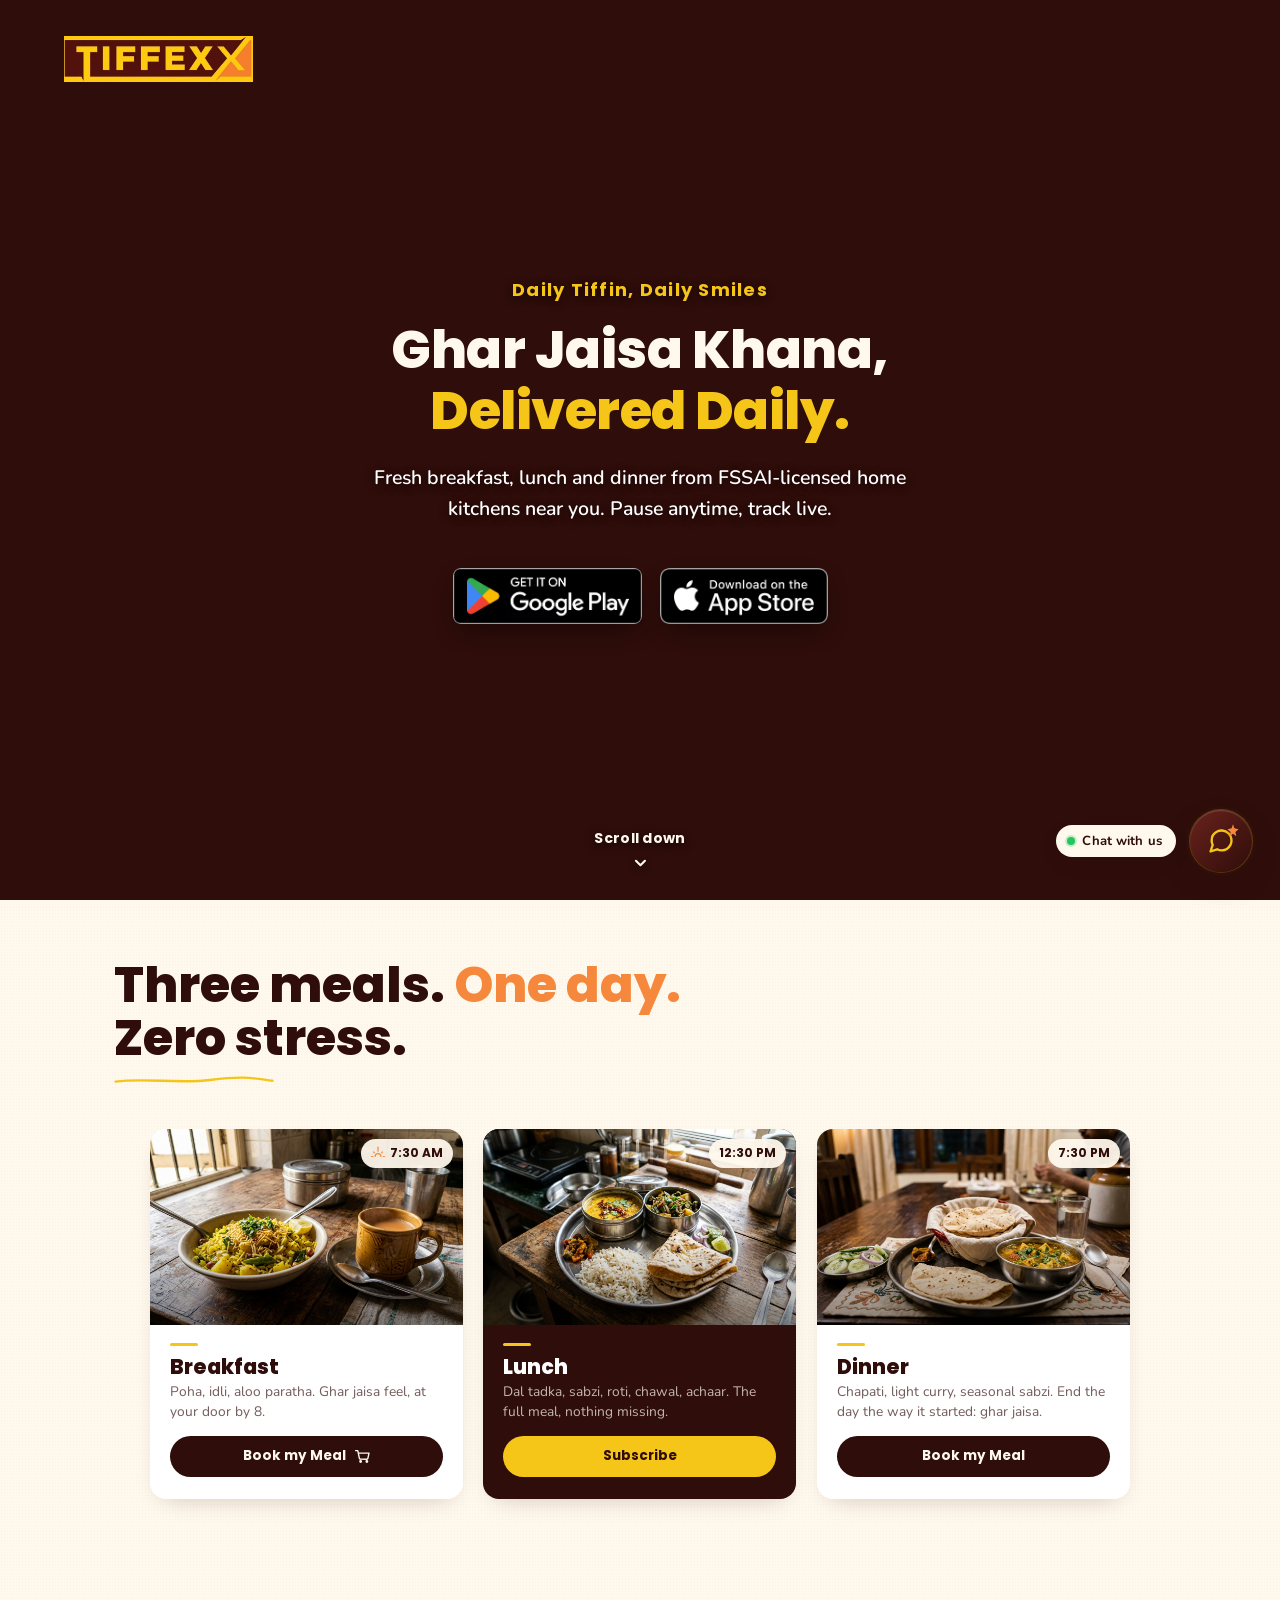
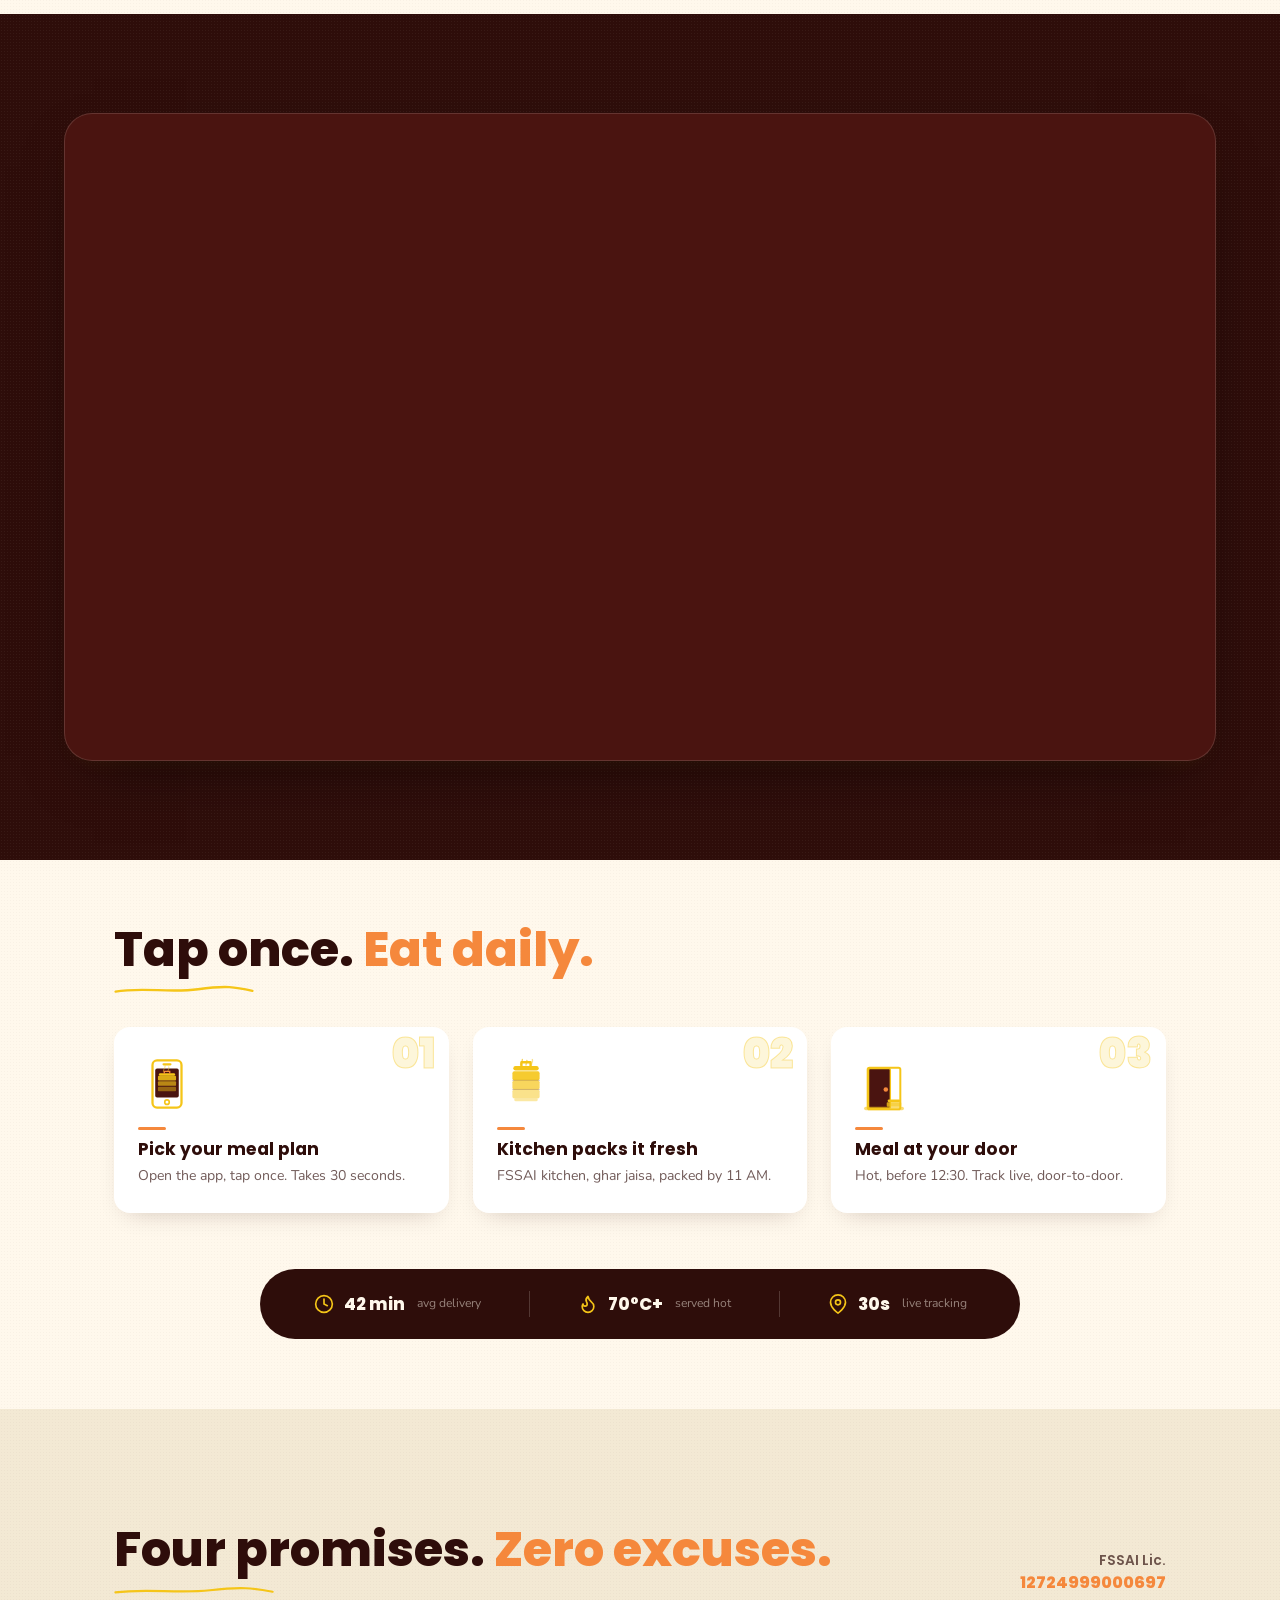
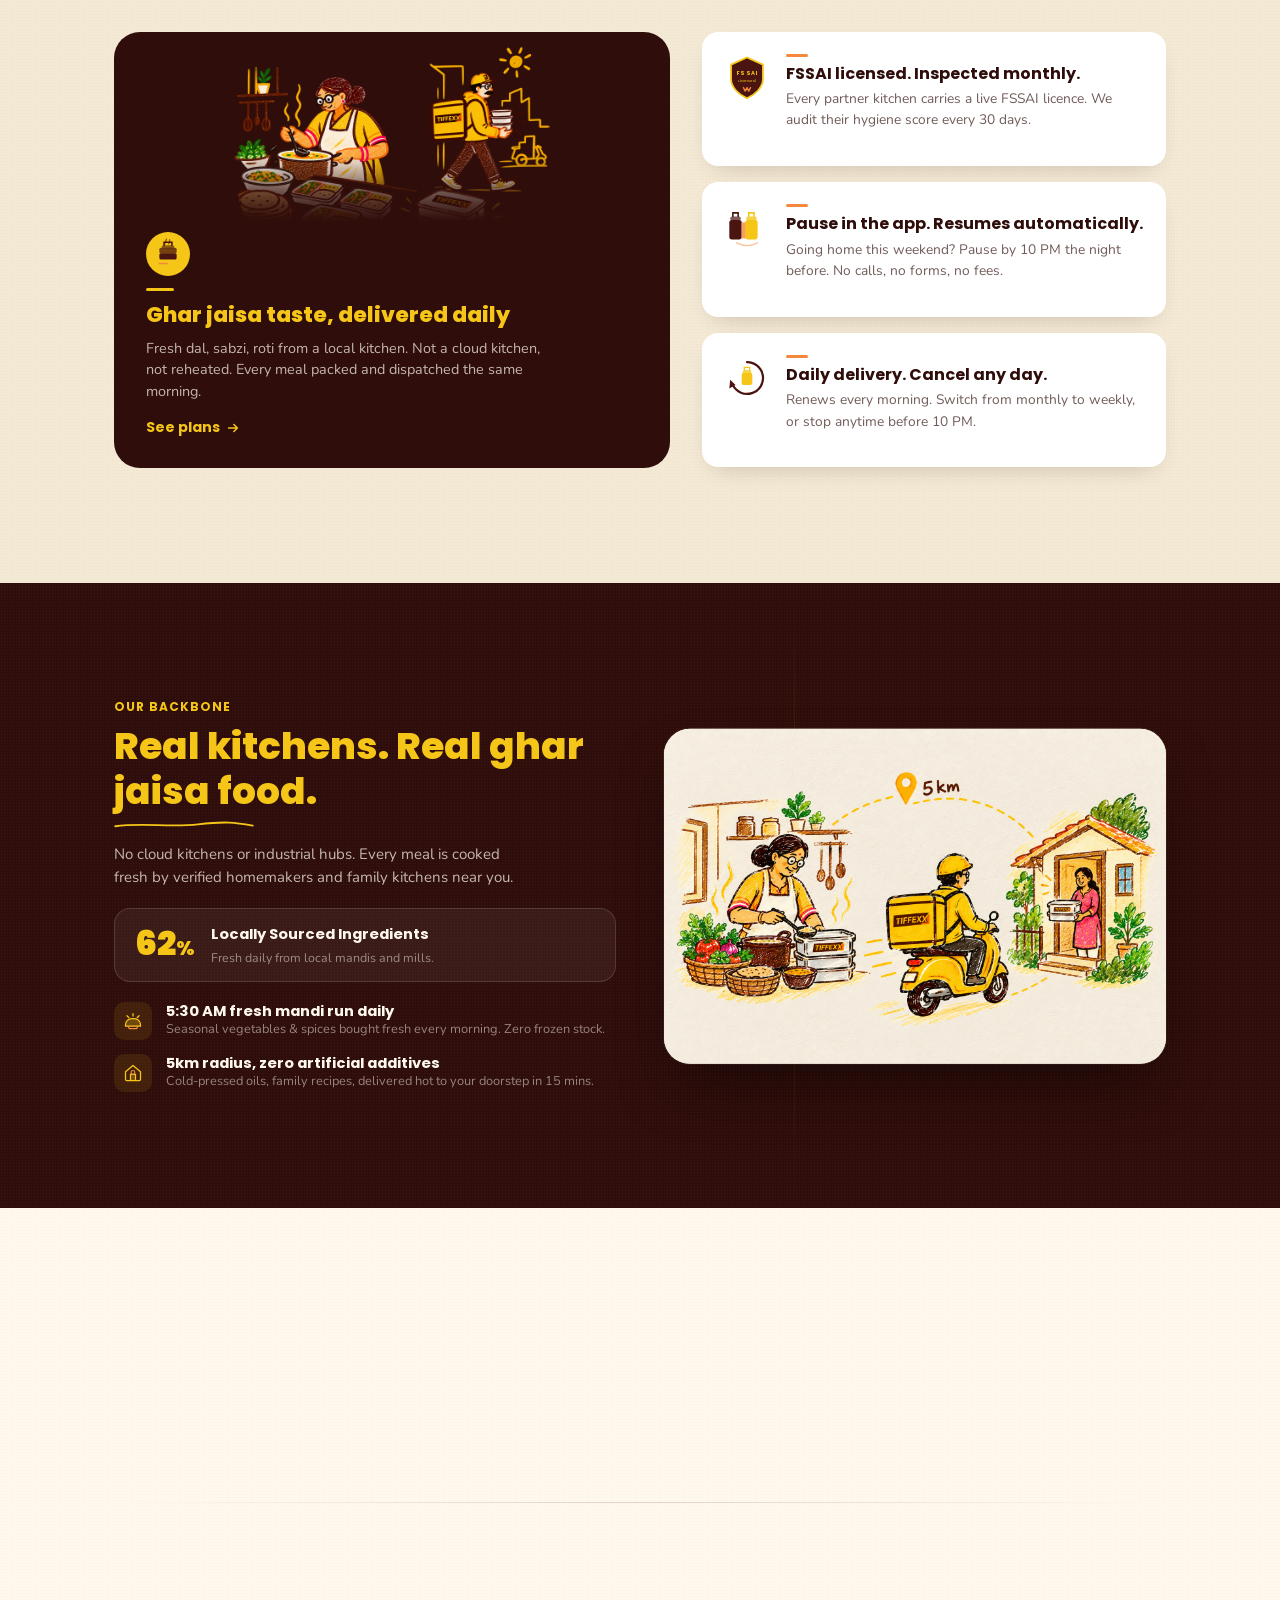
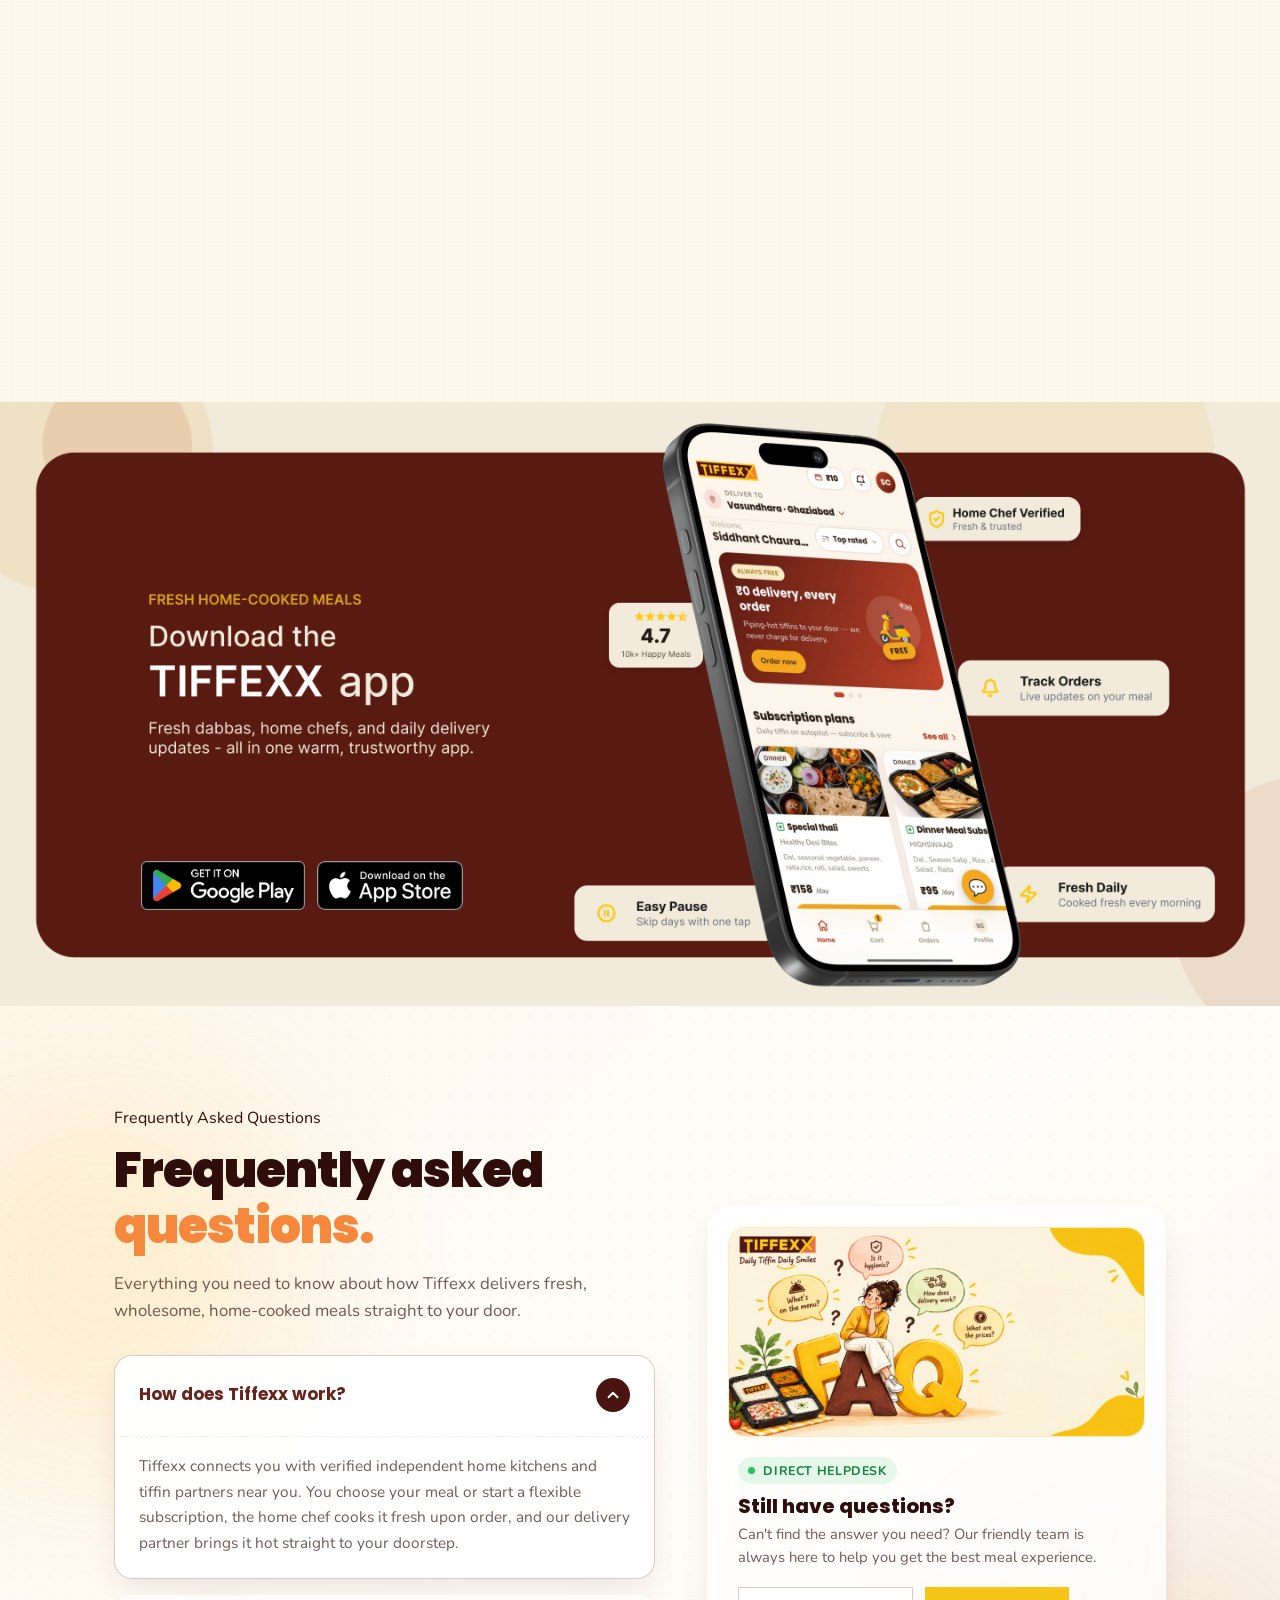
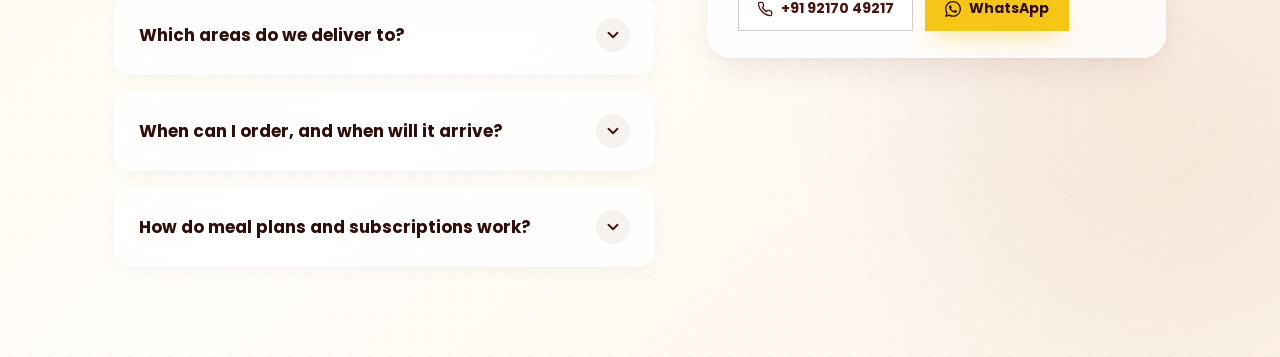
==== commit aba35a07: "add hero section video for mobile screen" ====
--- a/index.html
+++ b/index.html
@@ -34,9 +34,9 @@
   <body>
     <!-- ╔══════════════════ HERO ══════════════════╗ -->
     <section class="hero" id="hero" aria-label="Hero section">
-      <!-- Background video -->
+      <!-- Background video (Desktop) -->
       <video
-        class="hero-video"
+        class="hero-video hero-video--desktop"
         autoplay
         muted
         loop
@@ -45,6 +45,21 @@
       >
         <source
           src="./assets/WhatsApp Video 2026-09-15 at 2.26.40 PM.mp4"
+          type="video/mp4"
+        />
+      </video>
+
+      <!-- Background video (Mobile) -->
+      <video
+        class="hero-video hero-video--mobile"
+        autoplay
+        muted
+        loop
+        playsinline
+        aria-hidden="true"
+      >
+        <source
+          src="./assets/tiffexx_mobile_hero.mp4"
           type="video/mp4"
         />
       </video>
@@ -2212,6 +2227,32 @@
     </aside>
 
     <script>
+      // ── Responsive Hero Video Controller ────────────────────────────
+      (function initHeroVideo() {
+        const desktopVideo = document.querySelector(".hero-video--desktop");
+        const mobileVideo = document.querySelector(".hero-video--mobile");
+        if (!desktopVideo || !mobileVideo) return;
+
+        function handleHeroPlayback() {
+          const isMobile = window.matchMedia("(max-width: 768px)").matches;
+          if (isMobile) {
+            if (!desktopVideo.paused) desktopVideo.pause();
+            if (mobileVideo.paused) {
+              mobileVideo.play().catch(() => {});
+            }
+          } else {
+            if (!mobileVideo.paused) mobileVideo.pause();
+            if (desktopVideo.paused) {
+              desktopVideo.play().catch(() => {});
+            }
+          }
+        }
+
+        handleHeroPlayback();
+        window.addEventListener("resize", handleHeroPlayback, { passive: true });
+        window.addEventListener("orientationchange", handleHeroPlayback, { passive: true });
+      })();
+
       // ── Reveal on scroll ──────────────────────────────────────────────
       const revealEls = document.querySelectorAll(".reveal");
       const revealObs = new IntersectionObserver(
--- a/styles.css
+++ b/styles.css
@@ -182,6 +182,23 @@
   height: 100%;
   object-fit: cover;
   z-index: 0;
+}
+
+.hero-video--desktop {
+  display: block;
+}
+
+.hero-video--mobile {
+  display: none;
+}
+
+@media (max-width: 768px) {
+  .hero-video--desktop {
+    display: none;
+  }
+  .hero-video--mobile {
+    display: block;
+  }
 }
 
 .hero-scrim {
